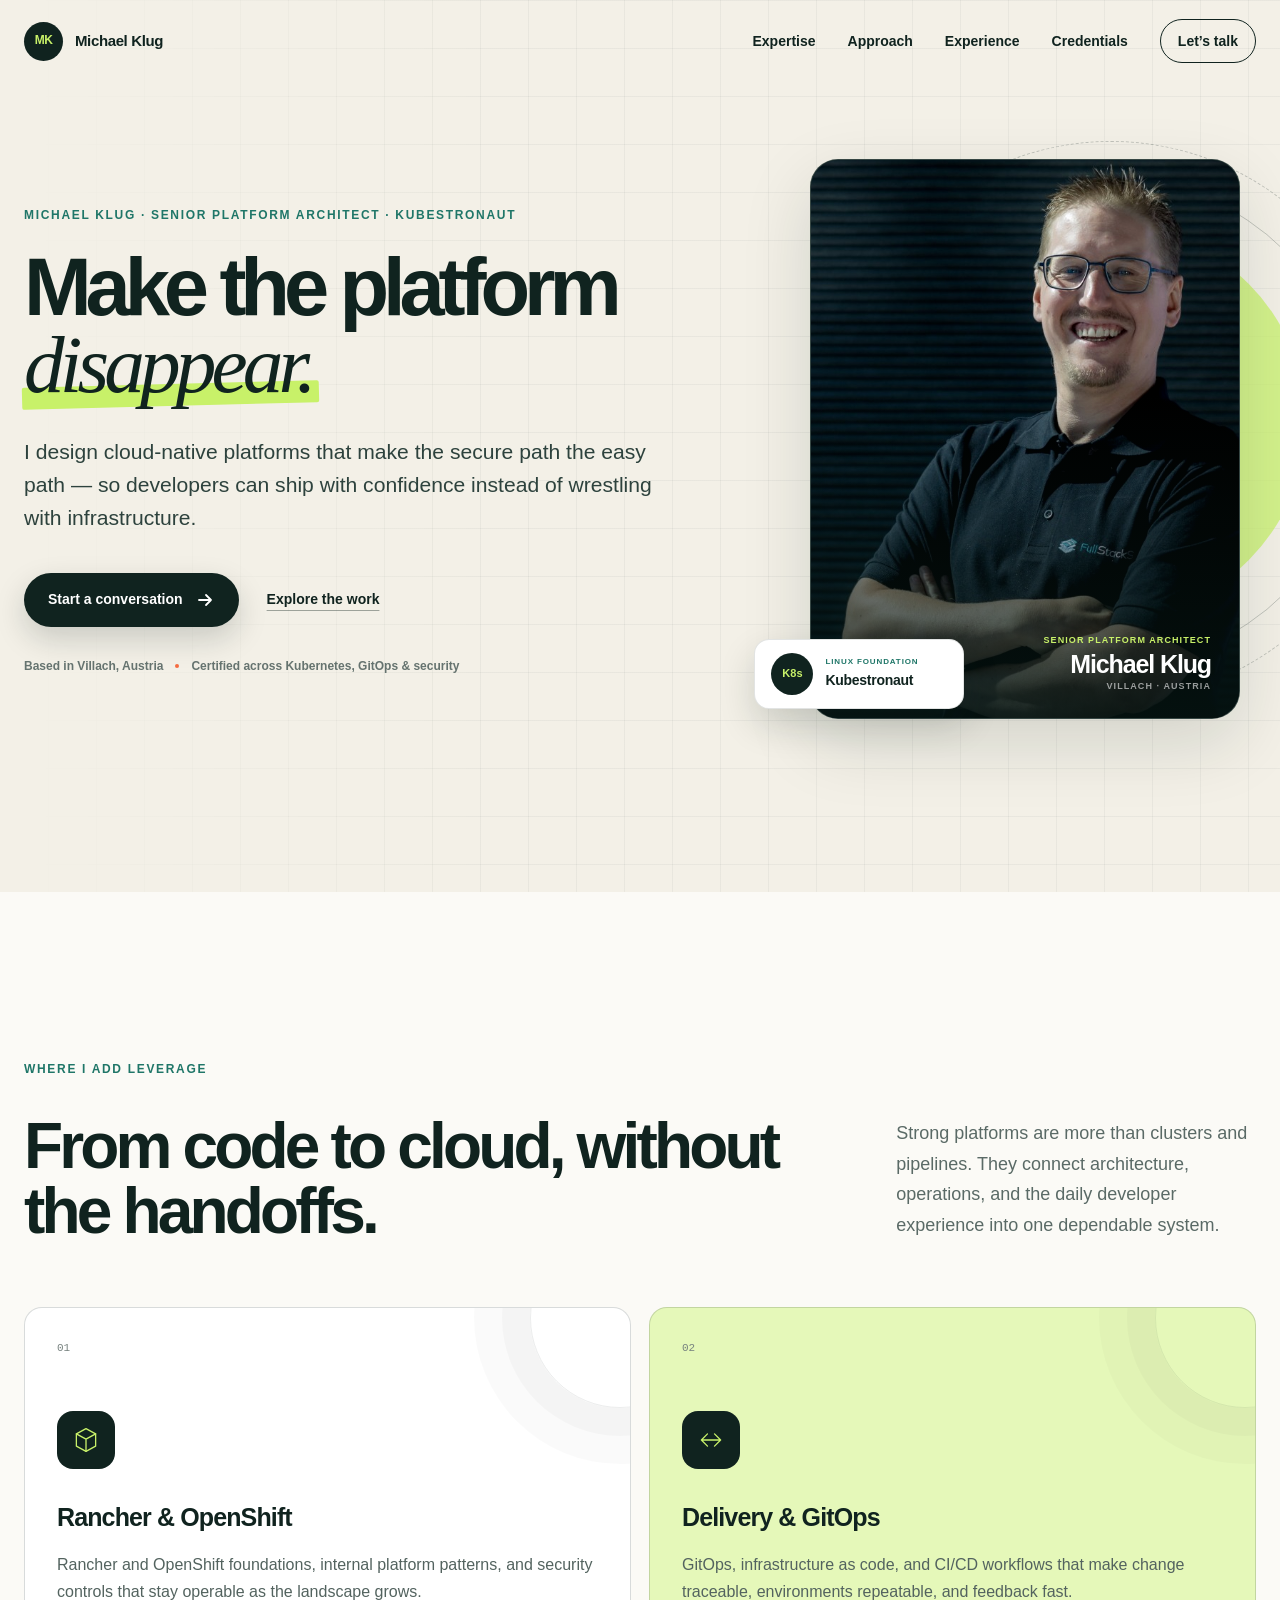
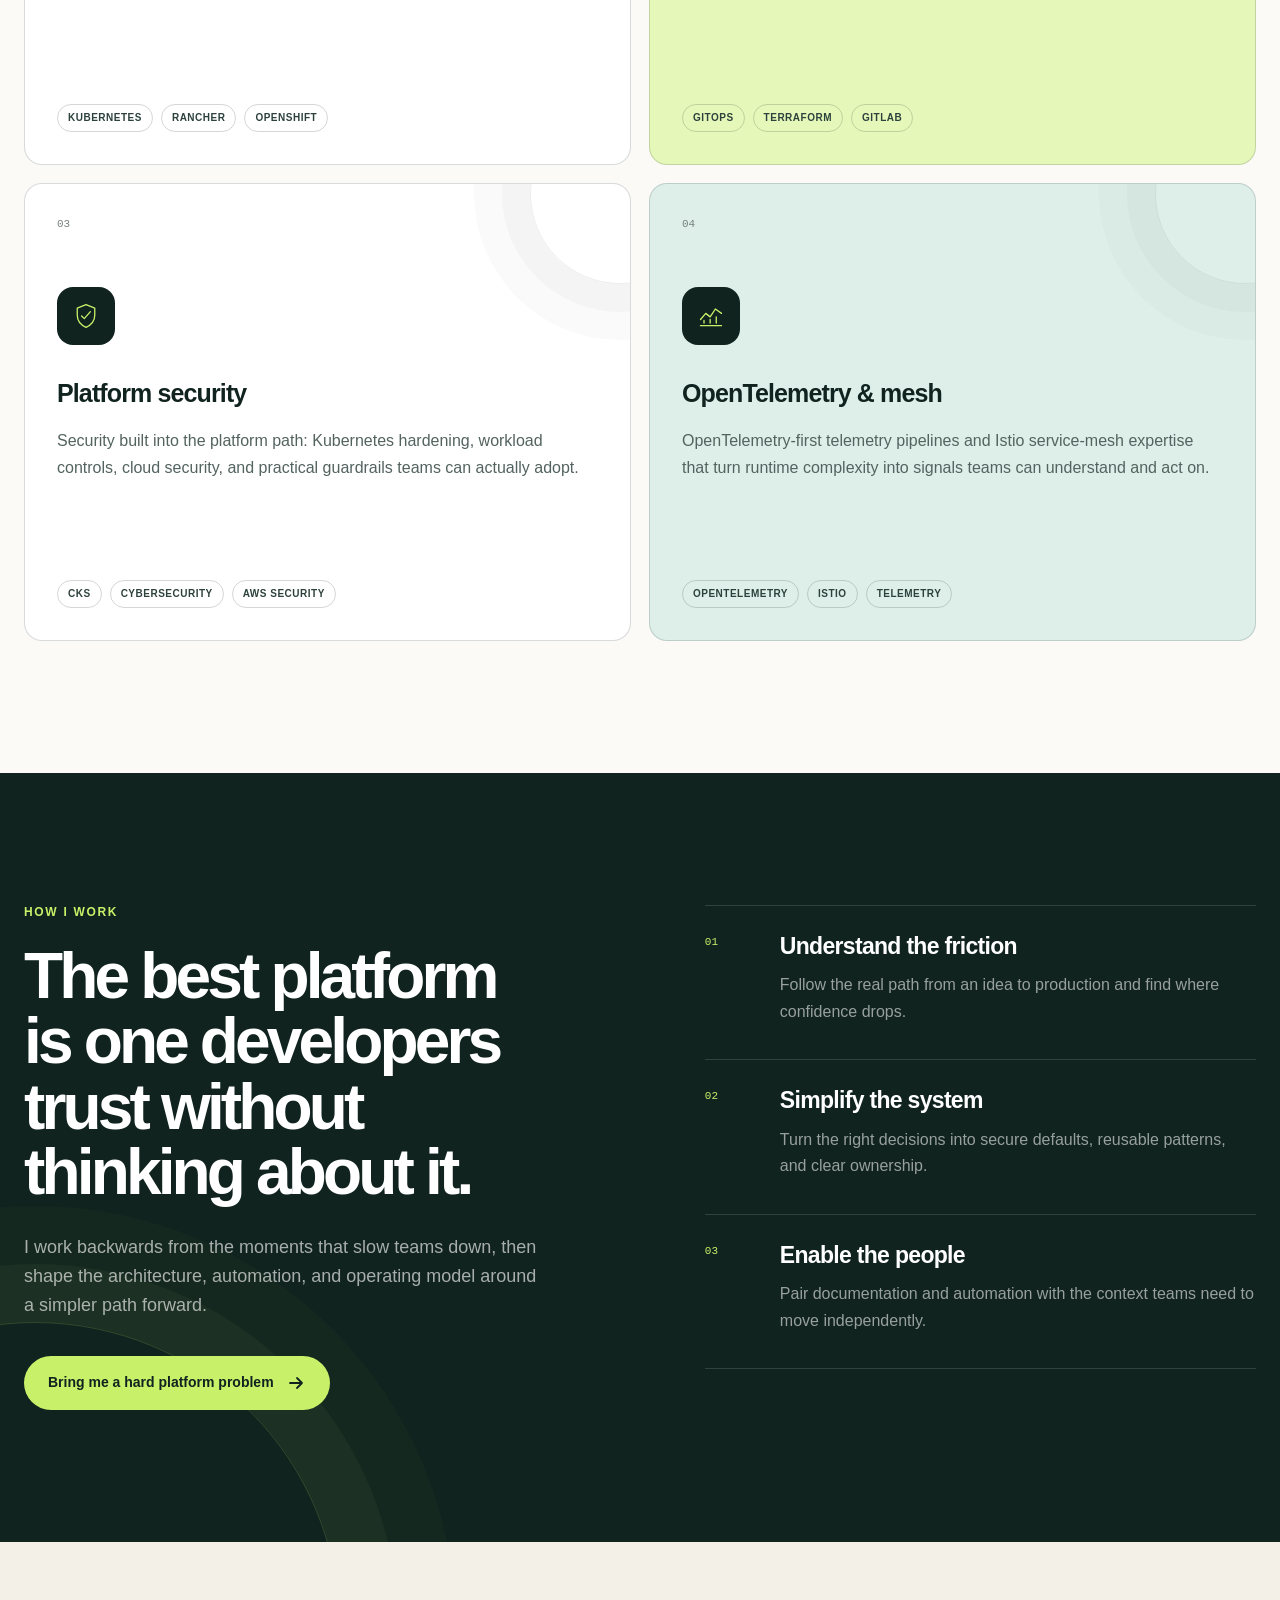
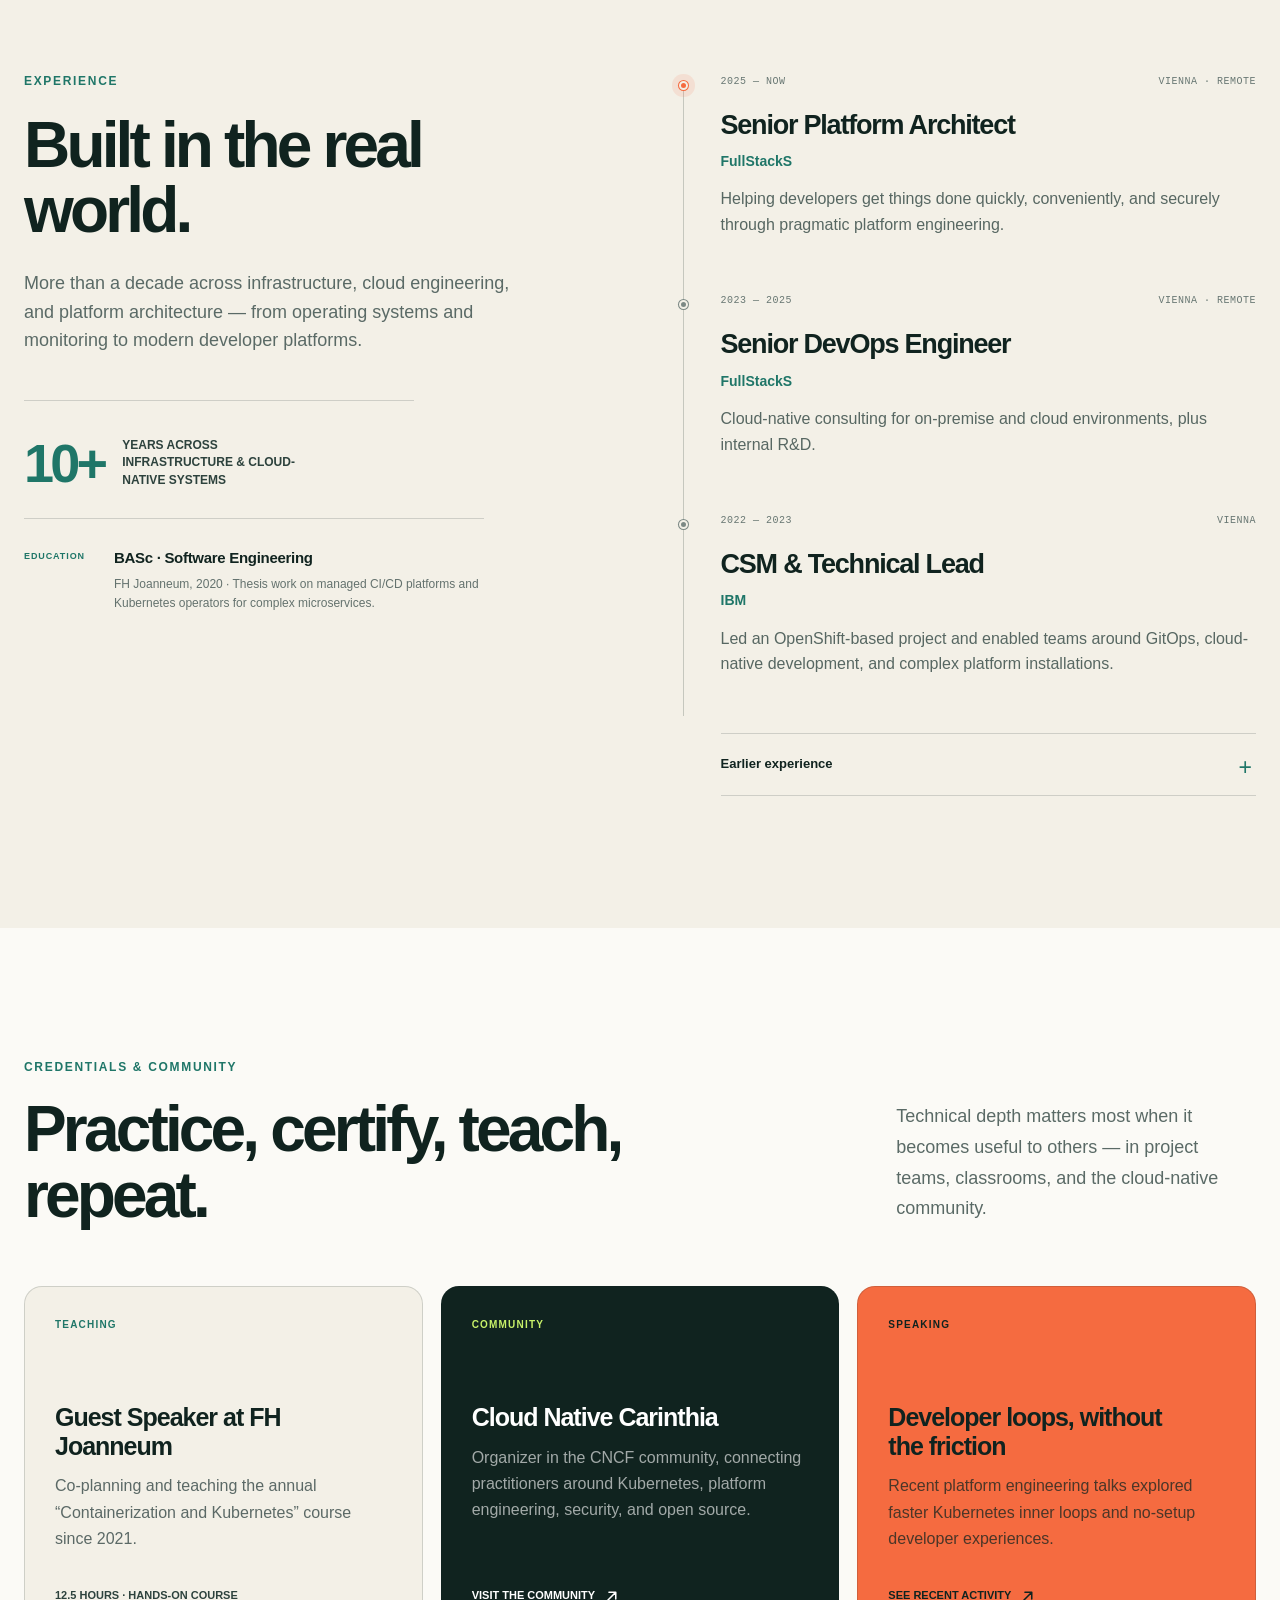
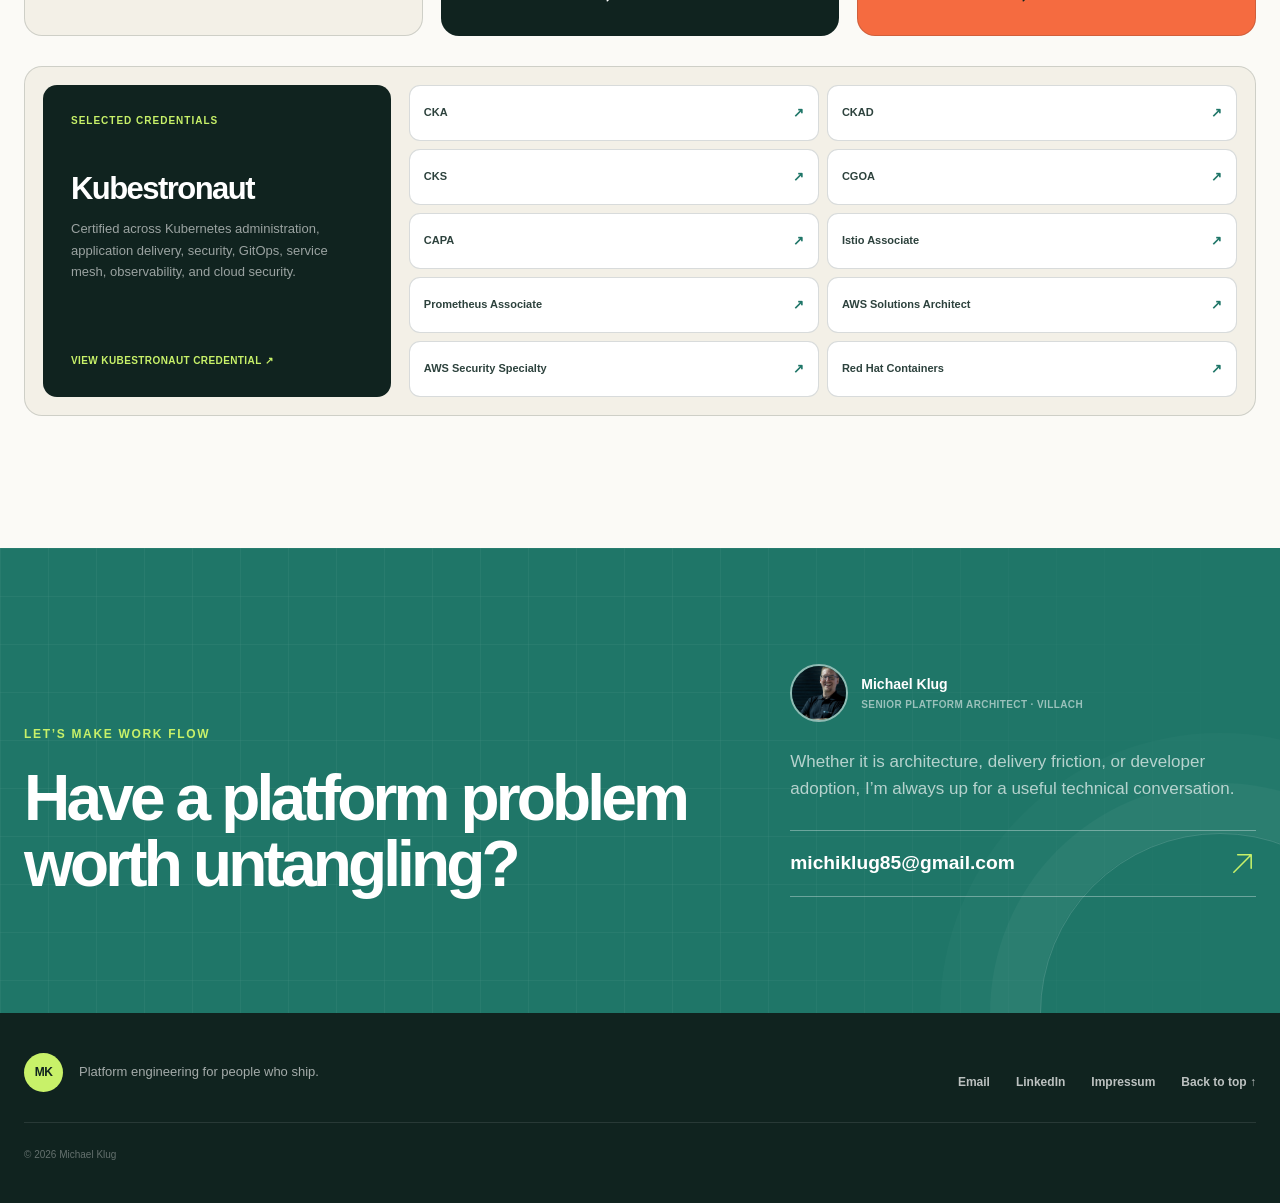
==== index.html @ f53349d4 "Add Impressum link" ====
<!doctype html>
<html lang="en">
  <head>
    <meta charset="UTF-8" />
    <meta name="viewport" content="width=device-width, initial-scale=1.0" />

    <title>Michael Klug — Platform Engineering &amp; Cloud Native Architecture</title>
    <meta
      name="description"
      content="Michael Klug is a Senior Platform Architect and Kubestronaut helping engineering teams build secure, developer-friendly platforms with Kubernetes, Rancher, OpenShift, GitOps, and OpenTelemetry."
    />
    <meta name="theme-color" content="#10231f" />
    <meta name="color-scheme" content="light" />
    <meta property="og:type" content="website" />
    <meta property="og:title" content="Michael Klug — Platform Engineering" />
    <meta
      property="og:description"
      content="Cloud-native platforms that make the secure path the easy path — by Michael Klug, Senior Platform Architect and Kubestronaut."
    />
    <meta property="og:image" content="assets/social-card.png" />
    <meta property="og:image:type" content="image/png" />
    <meta property="og:image:width" content="1200" />
    <meta property="og:image:height" content="630" />
    <meta name="twitter:card" content="summary_large_image" />
    <meta name="twitter:image" content="assets/social-card.png" />

    <link rel="icon" href="assets/favicon.svg" type="image/svg+xml" />
    <link rel="stylesheet" href="styles.css" />

    <script type="application/ld+json">
      {
        "@context": "https://schema.org",
        "@type": "Person",
        "name": "Michael Klug",
        "jobTitle": "Senior Platform Architect",
        "image": "assets/michael-klug-profile.jpg",
        "url": "https://www.linkedin.com/in/michi-klug/",
        "sameAs": ["https://www.linkedin.com/in/michi-klug/"],
        "homeLocation": {
          "@type": "Place",
          "name": "Villach, Carinthia, Austria"
        },
        "knowsAbout": [
          "Platform Engineering",
          "Kubernetes",
          "OpenShift",
          "GitOps",
          "Infrastructure as Code",
          "Cloud Native Architecture",
          "Developer Experience",
          "Platform Security",
          "Rancher",
          "Istio",
          "OpenTelemetry"
        ],
        "alumniOf": {
          "@type": "CollegeOrUniversity",
          "name": "FH Joanneum"
        },
        "hasCredential": [
          {
            "@type": "EducationalOccupationalCredential",
            "name": "Kubestronaut",
            "credentialCategory": "Certification"
          },
          {
            "@type": "EducationalOccupationalCredential",
            "name": "Certified Kubernetes Security Specialist",
            "credentialCategory": "Certification"
          },
          {
            "@type": "EducationalOccupationalCredential",
            "name": "Istio Certified Associate",
            "credentialCategory": "Certification"
          },
          {
            "@type": "EducationalOccupationalCredential",
            "name": "Prometheus Certified Associate",
            "credentialCategory": "Certification"
          }
        ]
      }
    </script>
  </head>

  <body>
    <a class="skip-link" href="#main">Skip to content</a>

    <header class="site-header" data-header>
      <div class="shell nav-shell">
        <a class="brand" href="#top" aria-label="Michael Klug, home">
          <span class="brand-mark" aria-hidden="true">MK</span>
          <span class="brand-name">Michael Klug</span>
        </a>

        <button
          class="menu-toggle"
          type="button"
          aria-expanded="false"
          aria-controls="site-navigation"
          data-menu-toggle
        >
          <span class="sr-only">Toggle navigation</span>
          <span></span>
          <span></span>
        </button>

        <nav class="site-nav" id="site-navigation" aria-label="Main navigation" data-menu>
          <a href="#expertise">Expertise</a>
          <a href="#approach">Approach</a>
          <a href="#experience">Experience</a>
          <a href="#credentials">Credentials</a>
          <a class="nav-cta" href="#contact">Let’s talk</a>
        </nav>
      </div>
    </header>

    <main id="main">
      <section class="hero" id="top">
        <div class="hero-grid" aria-hidden="true"></div>
        <div class="shell hero-layout">
          <div class="hero-copy">
            <p class="eyebrow reveal">Michael Klug · Senior Platform Architect · Kubestronaut</p>
            <h1 class="reveal reveal-delay-1">
              Make the platform <em>disappear.</em>
            </h1>
            <p class="hero-intro reveal reveal-delay-2">
              I design cloud-native platforms that make the secure path the easy path — so
              developers can ship with confidence instead of wrestling with infrastructure.
            </p>
            <div class="hero-actions reveal reveal-delay-3">
              <a class="button button-primary" href="mailto:michiklug85@gmail.com">
                Start a conversation
                <svg viewBox="0 0 20 20" aria-hidden="true">
                  <path d="M4 10h12M11 5l5 5-5 5" />
                </svg>
              </a>
              <a class="text-link" href="#expertise">Explore the work</a>
            </div>
            <div class="hero-meta reveal reveal-delay-3">
              <span>Based in Villach, Austria</span>
              <span>Certified across Kubernetes, GitOps &amp; security</span>
            </div>
          </div>

          <div class="hero-visual reveal reveal-delay-2">
            <div class="visual-orbit orbit-one" aria-hidden="true"></div>
            <div class="visual-orbit orbit-two" aria-hidden="true"></div>

            <figure class="portrait-panel">
              <img
                src="assets/michael-klug-profile.jpg"
                alt="Michael Klug smiling with his arms crossed"
                width="600"
                height="900"
                decoding="async"
                fetchpriority="high"
              />
              <figcaption>
                <span>Senior Platform Architect</span>
                <strong>Michael Klug</strong>
                <small>Villach · Austria</small>
              </figcaption>
            </figure>

            <div class="portrait-badge" aria-label="Linux Foundation Kubestronaut">
              <span class="badge-mark" aria-hidden="true">K8s</span>
              <span>
                <small>Linux Foundation</small>
                <strong>Kubestronaut</strong>
              </span>
            </div>

          </div>
        </div>

        <div class="shell capability-strip reveal">
          <span>Rancher &amp; OpenShift platforms</span>
          <span>Kubernetes security</span>
          <span>GitOps &amp; IaC</span>
          <span>OpenTelemetry &amp; service mesh</span>
        </div>
      </section>

      <section class="section expertise" id="expertise">
        <div class="shell">
          <div class="section-heading reveal">
            <p class="eyebrow">Where I add leverage</p>
            <h2>From code to cloud, without the handoffs.</h2>
            <p>
              Strong platforms are more than clusters and pipelines. They connect architecture,
              operations, and the daily developer experience into one dependable system.
            </p>
          </div>

          <div class="expertise-grid">
            <article class="expertise-card reveal">
              <div class="card-number">01</div>
              <div class="card-icon" aria-hidden="true">
                <svg viewBox="0 0 32 32">
                  <path d="M16 3l11 6v14l-11 6-11-6V9l11-6z" />
                  <path d="M5 9l11 6 11-6M16 15v14" />
                </svg>
              </div>
              <h3>Rancher &amp; OpenShift</h3>
              <p>
                Rancher and OpenShift foundations, internal platform patterns, and security
                controls that stay operable as the landscape grows.
              </p>
              <ul class="tag-list" aria-label="Rancher and OpenShift platform topics">
                <li>Kubernetes</li>
                <li>Rancher</li>
                <li>OpenShift</li>
              </ul>
            </article>

            <article class="expertise-card card-accent reveal reveal-delay-1">
              <div class="card-number">02</div>
              <div class="card-icon" aria-hidden="true">
                <svg viewBox="0 0 32 32">
                  <path d="M5 16h22M20 9l7 7-7 7M12 9l-7 7 7 7" />
                </svg>
              </div>
              <h3>Delivery &amp; GitOps</h3>
              <p>
                GitOps, infrastructure as code, and CI/CD workflows that make change traceable,
                environments repeatable, and feedback fast.
              </p>
              <ul class="tag-list" aria-label="Delivery and GitOps topics">
                <li>GitOps</li>
                <li>Terraform</li>
                <li>GitLab</li>
              </ul>
            </article>

            <article class="expertise-card reveal reveal-delay-2">
              <div class="card-number">03</div>
              <div class="card-icon" aria-hidden="true">
                <svg viewBox="0 0 32 32">
                  <path d="M16 3l10 4v8c0 7-4 11-10 14-6-3-10-7-10-14V7l10-4z" />
                  <path d="M11 16l3 3 7-8" />
                </svg>
              </div>
              <h3>Platform security</h3>
              <p>
                Security built into the platform path: Kubernetes hardening, workload controls,
                cloud security, and practical guardrails teams can actually adopt.
              </p>
              <ul class="tag-list" aria-label="Platform security topics">
                <li>CKS</li>
                <li>Cybersecurity</li>
                <li>AWS Security</li>
              </ul>
            </article>

            <article class="expertise-card card-teal reveal reveal-delay-1">
              <div class="card-number">04</div>
              <div class="card-icon" aria-hidden="true">
                <svg viewBox="0 0 32 32">
                  <path d="M4 20l6-7 5 4 6-9 7 5" />
                  <path d="M4 27h24M8 24v-3M15 24v-4M22 24v-7" />
                </svg>
              </div>
              <h3>OpenTelemetry &amp; mesh</h3>
              <p>
                OpenTelemetry-first telemetry pipelines and Istio service-mesh expertise that turn
                runtime complexity into signals teams can understand and act on.
              </p>
              <ul class="tag-list" aria-label="OpenTelemetry and service mesh topics">
                <li>OpenTelemetry</li>
                <li>Istio</li>
                <li>Telemetry</li>
              </ul>
            </article>
          </div>
        </div>
      </section>

      <section class="section approach" id="approach">
        <div class="shell approach-layout">
          <div class="approach-copy reveal">
            <p class="eyebrow eyebrow-light">How I work</p>
            <h2>The best platform is one developers trust without thinking about it.</h2>
            <p>
              I work backwards from the moments that slow teams down, then shape the architecture,
              automation, and operating model around a simpler path forward.
            </p>
            <a class="button button-light" href="mailto:michiklug85@gmail.com?subject=Platform%20engineering%20conversation">
              Bring me a hard platform problem
              <svg viewBox="0 0 20 20" aria-hidden="true">
                <path d="M4 10h12M11 5l5 5-5 5" />
              </svg>
            </a>
          </div>

          <ol class="approach-steps">
            <li class="reveal">
              <span>01</span>
              <div>
                <h3>Understand the friction</h3>
                <p>Follow the real path from an idea to production and find where confidence drops.</p>
              </div>
            </li>
            <li class="reveal reveal-delay-1">
              <span>02</span>
              <div>
                <h3>Simplify the system</h3>
                <p>Turn the right decisions into secure defaults, reusable patterns, and clear ownership.</p>
              </div>
            </li>
            <li class="reveal reveal-delay-2">
              <span>03</span>
              <div>
                <h3>Enable the people</h3>
                <p>Pair documentation and automation with the context teams need to move independently.</p>
              </div>
            </li>
          </ol>
        </div>
      </section>

      <section class="section experience" id="experience">
        <div class="shell experience-layout">
          <div class="experience-intro reveal">
            <p class="eyebrow">Experience</p>
            <h2>Built in the real world.</h2>
            <p>
              More than a decade across infrastructure, cloud engineering, and platform
              architecture — from operating systems and monitoring to modern developer platforms.
            </p>
            <div class="experience-stat">
              <strong>10+</strong>
              <span>years across infrastructure &amp; cloud-native systems</span>
            </div>
            <div class="education-note">
              <span>Education</span>
              <div>
                <strong>BASc · Software Engineering</strong>
                <p>
                  FH Joanneum, 2020 · Thesis work on managed CI/CD platforms and Kubernetes
                  operators for complex microservices.
                </p>
              </div>
            </div>
          </div>

          <div class="timeline" aria-label="Selected career history">
            <article class="timeline-item current reveal">
              <div class="timeline-marker" aria-hidden="true"></div>
              <div class="timeline-meta">
                <span>2025 — now</span>
                <span>Vienna · Remote</span>
              </div>
              <h3>Senior Platform Architect</h3>
              <p class="timeline-company">FullStackS</p>
              <p>
                Helping developers get things done quickly, conveniently, and securely through
                pragmatic platform engineering.
              </p>
            </article>

            <article class="timeline-item reveal">
              <div class="timeline-marker" aria-hidden="true"></div>
              <div class="timeline-meta">
                <span>2023 — 2025</span>
                <span>Vienna · Remote</span>
              </div>
              <h3>Senior DevOps Engineer</h3>
              <p class="timeline-company">FullStackS</p>
              <p>Cloud-native consulting for on-premise and cloud environments, plus internal R&amp;D.</p>
            </article>

            <article class="timeline-item reveal">
              <div class="timeline-marker" aria-hidden="true"></div>
              <div class="timeline-meta">
                <span>2022 — 2023</span>
                <span>Vienna</span>
              </div>
              <h3>CSM &amp; Technical Lead</h3>
              <p class="timeline-company">IBM</p>
              <p>
                Led an OpenShift-based project and enabled teams around GitOps, cloud-native
                development, and complex platform installations.
              </p>
            </article>

            <details class="timeline-more reveal">
              <summary>Earlier experience</summary>
              <div class="timeline-more-content">
                <div>
                  <span>2020 — 2022</span>
                  <h3>Cloud Engineer → Senior Cloud Engineer</h3>
                  <p>Beyond by BearingPoint</p>
                </div>
                <div>
                  <span>2014 — 2020</span>
                  <h3>IT Professional → Development IT-Services</h3>
                  <p>KNAPP AG</p>
                </div>
              </div>
            </details>
          </div>
        </div>
      </section>

      <section class="section proof" id="credentials" aria-labelledby="proof-title">
        <div class="shell">
          <div class="proof-heading reveal">
            <div>
              <p class="eyebrow">Credentials &amp; community</p>
              <h2 id="proof-title">Practice, certify, teach, repeat.</h2>
            </div>
            <p>
              Technical depth matters most when it becomes useful to others — in project teams,
              classrooms, and the cloud-native community.
            </p>
          </div>

          <div class="proof-grid">
            <article class="proof-feature reveal">
              <span class="proof-label">Teaching</span>
              <h3>Guest Speaker at FH Joanneum</h3>
              <p>
                Co-planning and teaching the annual “Containerization and Kubernetes” course since
                2021.
              </p>
              <span class="proof-foot">12.5 hours · hands-on course</span>
            </article>

            <article class="proof-feature proof-feature-dark reveal reveal-delay-1">
              <span class="proof-label">Community</span>
              <h3>Cloud Native Carinthia</h3>
              <p>
                Organizer in the CNCF community, connecting practitioners around Kubernetes,
                platform engineering, security, and open source.
              </p>
              <a href="https://community.cncf.io/cloud-native-carinthia/" target="_blank" rel="noreferrer">
                Visit the community
                <svg viewBox="0 0 20 20" aria-hidden="true">
                  <path d="M5 15L15 5M7 5h8v8" />
                </svg>
              </a>
            </article>

            <article class="proof-feature proof-talk reveal reveal-delay-2">
              <span class="proof-label">Speaking</span>
              <h3>Developer loops, without the friction</h3>
              <p>
                Recent platform engineering talks explored faster Kubernetes inner loops and
                no-setup developer experiences.
              </p>
              <a href="https://www.linkedin.com/in/michi-klug/recent-activity/all/" target="_blank" rel="noreferrer">
                See recent activity
                <svg viewBox="0 0 20 20" aria-hidden="true">
                  <path d="M5 15L15 5M7 5h8v8" />
                </svg>
              </a>
            </article>
          </div>

          <div class="certifications reveal" aria-label="Current selected certifications">
            <div class="certification-intro">
              <span>Selected credentials</span>
              <strong>Kubestronaut</strong>
              <p>
                Certified across Kubernetes administration, application delivery, security,
                GitOps, service mesh, observability, and cloud security.
              </p>
              <a
                href="https://www.credly.com/badges/746972d2-5711-49da-adb9-190c93b9d49b/linked_in_profile"
                target="_blank"
                rel="noreferrer"
              >View Kubestronaut credential ↗</a>
            </div>
            <ul>
              <li><a href="https://www.credly.com/badges/2878c2cc-ad54-4fa1-bb05-195f686e6bb5/linked_in_profile" target="_blank" rel="noreferrer">CKA</a></li>
              <li><a href="https://www.credly.com/badges/9b6966a0-2987-46ea-bf01-4bb881c66b4e/linked_in_profile" target="_blank" rel="noreferrer">CKAD</a></li>
              <li><a href="https://www.credly.com/badges/590890c8-0853-4305-8e59-6575182fbf09/linked_in_profile" target="_blank" rel="noreferrer">CKS</a></li>
              <li><a href="https://www.credly.com/badges/17396214-56f9-4669-8831-accf2b2cf406/linked_in_profile" target="_blank" rel="noreferrer">CGOA</a></li>
              <li><a href="https://www.credly.com/badges/366ce829-1753-4521-adf3-b970d9c75f63/linked_in_profile" target="_blank" rel="noreferrer">CAPA</a></li>
              <li><a href="https://www.credly.com/badges/f935d9ec-7c9a-43e9-a65f-394552f7f266/linked_in_profile" target="_blank" rel="noreferrer">Istio Associate</a></li>
              <li><a href="https://www.credly.com/badges/18e3b3e3-436d-419a-ad2a-cdc4ad603782/linked_in_profile" target="_blank" rel="noreferrer">Prometheus Associate</a></li>
              <li><a href="https://www.credly.com/badges/94de96ab-9429-4aa2-ad2f-daf6d67ccd73/linked_in_profile" target="_blank" rel="noreferrer">AWS Solutions Architect</a></li>
              <li><a href="https://www.credly.com/badges/ba353a86-6c76-4aff-b564-addd462716a5/linked_in_profile" target="_blank" rel="noreferrer">AWS Security Specialty</a></li>
              <li><a href="https://www.credly.com/badges/ec6f4dbe-42b4-40b8-887a-5990af366826/linked_in_profile" target="_blank" rel="noreferrer">Red Hat Containers</a></li>
            </ul>
          </div>
        </div>
      </section>

      <section class="contact" id="contact">
        <div class="contact-grid" aria-hidden="true"></div>
        <div class="shell contact-layout">
          <div class="reveal">
            <p class="eyebrow eyebrow-light">Let’s make work flow</p>
            <h2>Have a platform problem worth untangling?</h2>
          </div>
          <div class="contact-action reveal reveal-delay-1">
            <div class="contact-person">
              <img
                src="assets/michael-klug-profile.jpg"
                alt=""
                width="600"
                height="900"
                decoding="async"
                loading="lazy"
              />
              <span>
                <strong>Michael Klug</strong>
                <small>Senior Platform Architect · Villach</small>
              </span>
            </div>
            <p>
              Whether it is architecture, delivery friction, or developer adoption, I’m always up
              for a useful technical conversation.
            </p>
            <a class="contact-email" href="mailto:michiklug85@gmail.com">
              <span>michiklug85@gmail.com</span>
              <svg viewBox="0 0 28 28" aria-hidden="true">
                <path d="M5 23L23 5M9 5h14v14" />
              </svg>
            </a>
          </div>
        </div>
      </section>
    </main>

    <footer class="site-footer">
      <div class="shell footer-layout">
        <div class="footer-brand">
          <span class="brand-mark" aria-hidden="true">MK</span>
          <p>Platform engineering for people who ship.</p>
        </div>
        <div class="footer-links">
          <a href="mailto:michiklug85@gmail.com">Email</a>
          <a href="https://www.linkedin.com/in/michi-klug/" target="_blank" rel="noreferrer">LinkedIn</a>
          <a href="impressum.html">Impressum</a>
          <a href="#top">Back to top ↑</a>
        </div>
        <p class="copyright">© <span data-year>2026</span> Michael Klug</p>
      </div>
    </footer>

    <script src="script.js"></script>
  </body>
</html>
---- styles.css ----
:root {
  --ink: #10231f;
  --ink-soft: #2d423d;
  --paper: #f3f0e7;
  --paper-light: #fbfaf6;
  --line: rgba(16, 35, 31, 0.16);
  --mint: #c8f169;
  --mint-soft: #e5f8b9;
  --orange: #f56b40;
  --teal: #1f7668;
  --white: #ffffff;
  --shell: min(1240px, calc(100vw - 48px));
  --radius-lg: 28px;
  --radius-md: 18px;
  --shadow: 0 24px 70px rgba(16, 35, 31, 0.14);
  --font-sans: Inter, Aptos, "SF Pro Display", "Helvetica Neue", Helvetica, Arial, sans-serif;
}

*,
*::before,
*::after {
  box-sizing: border-box;
}

html {
  scroll-behavior: smooth;
  scroll-padding-top: 90px;
}

body {
  margin: 0;
  background: var(--paper-light);
  color: var(--ink);
  font-family: var(--font-sans);
  font-size: 16px;
  line-height: 1.6;
  -webkit-font-smoothing: antialiased;
}

body.menu-open {
  overflow: hidden;
}

::selection {
  background: var(--mint);
  color: var(--ink);
}

a {
  color: inherit;
}

button,
a {
  -webkit-tap-highlight-color: transparent;
}

button {
  font: inherit;
}

svg {
  display: block;
}

.shell {
  width: var(--shell);
  margin-inline: auto;
}

.sr-only {
  position: absolute;
  width: 1px;
  height: 1px;
  padding: 0;
  margin: -1px;
  overflow: hidden;
  clip: rect(0, 0, 0, 0);
  white-space: nowrap;
  border: 0;
}

.skip-link {
  position: fixed;
  top: 12px;
  left: 12px;
  z-index: 1000;
  padding: 10px 16px;
  background: var(--mint);
  color: var(--ink);
  font-weight: 800;
  text-decoration: none;
  transform: translateY(-150%);
  transition: transform 180ms ease;
}

.skip-link:focus {
  transform: translateY(0);
}

:focus-visible {
  outline: 3px solid var(--orange);
  outline-offset: 4px;
}

.site-header {
  position: fixed;
  inset: 0 0 auto;
  z-index: 100;
  border-bottom: 1px solid transparent;
  transition: background-color 220ms ease, border-color 220ms ease, box-shadow 220ms ease;
}

.site-header.is-scrolled {
  background: rgba(251, 250, 246, 0.98);
  border-color: var(--line);
  box-shadow: 0 8px 30px rgba(16, 35, 31, 0.06);
}

.nav-shell {
  height: 82px;
  display: flex;
  align-items: center;
  justify-content: space-between;
}

.brand {
  display: inline-flex;
  align-items: center;
  gap: 12px;
  color: var(--ink);
  text-decoration: none;
}

.brand-mark {
  width: 39px;
  height: 39px;
  display: grid;
  place-items: center;
  border-radius: 50%;
  background: var(--ink);
  color: var(--mint);
  font-size: 12px;
  font-weight: 850;
  letter-spacing: -0.04em;
}

.brand-name {
  font-size: 15px;
  font-weight: 800;
  letter-spacing: -0.025em;
}

.site-nav {
  display: flex;
  align-items: center;
  gap: 32px;
}

.site-nav a {
  position: relative;
  color: var(--ink);
  font-size: 14px;
  font-weight: 700;
  text-decoration: none;
}

.site-nav a:not(.nav-cta)::after {
  position: absolute;
  content: "";
  left: 0;
  right: 100%;
  bottom: -5px;
  height: 2px;
  background: var(--teal);
  transition: right 180ms ease;
}

.site-nav a:not(.nav-cta):hover::after {
  right: 0;
}

.site-nav .nav-cta {
  padding: 10px 17px;
  border: 1px solid var(--ink);
  border-radius: 999px;
  transition: background-color 180ms ease, color 180ms ease;
}

.site-nav .nav-cta:hover {
  background: var(--ink);
  color: var(--white);
}

.menu-toggle {
  display: none;
  width: 44px;
  height: 44px;
  border: 0;
  border-radius: 50%;
  background: var(--ink);
  cursor: pointer;
}

.menu-toggle span:not(.sr-only) {
  display: block;
  width: 18px;
  height: 2px;
  margin: 5px auto;
  background: var(--mint);
  transition: transform 180ms ease;
}

.hero {
  position: relative;
  overflow: hidden;
  padding: 158px 0 0;
  background: var(--paper);
}

.hero-grid,
.contact-grid {
  position: absolute;
  inset: 0;
  pointer-events: none;
  background-image: linear-gradient(rgba(16, 35, 31, 0.045) 1px, transparent 1px),
    linear-gradient(90deg, rgba(16, 35, 31, 0.045) 1px, transparent 1px);
  background-size: 48px 48px;
  -webkit-mask-image: linear-gradient(to right, transparent 2%, #000 38%, #000 100%);
  mask-image: linear-gradient(to right, transparent 2%, #000 38%, #000 100%);
}

.hero-layout {
  position: relative;
  display: grid;
  grid-template-columns: minmax(0, 1.04fr) minmax(430px, 0.76fr);
  align-items: center;
  gap: clamp(64px, 9vw, 136px);
  min-height: 660px;
  padding-bottom: 92px;
}

.eyebrow {
  margin: 0 0 24px;
  color: var(--teal);
  font-size: 12px;
  font-weight: 850;
  letter-spacing: 0.14em;
  line-height: 1.3;
  text-transform: uppercase;
}

.hero h1 {
  max-width: 780px;
  margin: 0;
  font-size: clamp(54px, 6.35vw, 92px);
  font-weight: 770;
  letter-spacing: -0.075em;
  line-height: 0.95;
}

.hero h1 em {
  position: relative;
  z-index: 0;
  font-family: Georgia, "Times New Roman", serif;
  font-weight: 400;
  letter-spacing: -0.06em;
}

.hero h1 em::after {
  position: absolute;
  content: "";
  z-index: -1;
  left: -0.03em;
  right: -0.08em;
  bottom: 0.05em;
  height: 0.27em;
  border-radius: 2px;
  background: var(--mint);
  transform: rotate(-1.5deg);
}

.hero-intro {
  max-width: 660px;
  margin: 32px 0 0;
  color: var(--ink-soft);
  font-size: clamp(19px, 1.65vw, 23px);
  line-height: 1.55;
}

.hero-actions {
  display: flex;
  align-items: center;
  gap: 28px;
  margin-top: 38px;
}

.button {
  display: inline-flex;
  align-items: center;
  justify-content: center;
  gap: 12px;
  min-height: 54px;
  padding: 0 24px;
  border-radius: 999px;
  font-size: 14px;
  font-weight: 800;
  text-decoration: none;
  transition: transform 180ms ease, background-color 180ms ease, color 180ms ease;
}

.button svg,
.proof-feature a svg {
  width: 20px;
  fill: none;
  stroke: currentColor;
  stroke-width: 1.8;
  stroke-linecap: round;
  stroke-linejoin: round;
  transition: transform 180ms ease;
}

.button:hover {
  transform: translateY(-2px);
}

.button:hover svg,
.proof-feature a:hover svg {
  transform: translateX(3px);
}

.button-primary {
  background: var(--ink);
  color: var(--white);
  box-shadow: 0 12px 30px rgba(16, 35, 31, 0.18);
}

.button-primary:hover {
  background: var(--teal);
}

.text-link {
  color: var(--ink);
  font-size: 14px;
  font-weight: 800;
  text-decoration-color: rgba(16, 35, 31, 0.38);
  text-decoration-thickness: 1px;
  text-underline-offset: 6px;
}

.text-link:hover {
  text-decoration-color: var(--ink);
}

.hero-meta {
  display: flex;
  align-items: center;
  gap: 0;
  margin-top: 30px;
  color: #65736f;
  font-size: 12px;
  font-weight: 680;
}

.hero-meta span + span::before {
  content: "";
  display: inline-block;
  width: 4px;
  height: 4px;
  margin: 0 12px 2px;
  border-radius: 50%;
  background: var(--orange);
}

.hero-visual {
  position: relative;
  min-height: 566px;
  isolation: isolate;
}

.hero-visual::before {
  position: absolute;
  content: "";
  z-index: -3;
  width: 390px;
  height: 390px;
  top: 68px;
  right: -50px;
  border-radius: 50%;
  background: var(--mint);
  opacity: 0.72;
}

.visual-orbit {
  position: absolute;
  z-index: -2;
  border: 1px solid rgba(16, 35, 31, 0.22);
  border-radius: 50%;
  pointer-events: none;
}

.orbit-one {
  width: 486px;
  height: 486px;
  top: 20px;
  right: -100px;
}

.orbit-two {
  width: 560px;
  height: 560px;
  top: -18px;
  right: -135px;
  border-style: dashed;
  animation: orbit 26s linear infinite;
}

@keyframes orbit {
  to {
    transform: rotate(360deg);
  }
}

.platform-panel {
  position: absolute;
  z-index: 2;
  top: 36px;
  right: 16px;
  width: min(100%, 448px);
  min-height: 500px;
  overflow: hidden;
  border: 1px solid rgba(255, 255, 255, 0.11);
  border-radius: var(--radius-lg);
  background: var(--ink);
  color: var(--white);
  box-shadow: var(--shadow);
}

.panel-topline {
  height: 56px;
  display: grid;
  grid-template-columns: 1fr auto 1fr;
  align-items: center;
  padding: 0 20px;
  border-bottom: 1px solid rgba(255, 255, 255, 0.1);
  color: rgba(255, 255, 255, 0.58);
  font-family: "SFMono-Regular", Consolas, monospace;
  font-size: 10px;
}

.window-dots {
  display: flex;
  gap: 5px;
}

.window-dots span {
  width: 6px;
  height: 6px;
  border-radius: 50%;
  background: rgba(255, 255, 255, 0.2);
}

.window-dots span:first-child {
  background: var(--orange);
}

.panel-live {
  justify-self: end;
  display: inline-flex;
  align-items: center;
  gap: 5px;
  color: var(--mint);
}

.panel-live i,
.panel-status strong i {
  width: 6px;
  height: 6px;
  display: inline-block;
  border-radius: 50%;
  background: var(--mint);
  box-shadow: 0 0 0 4px rgba(200, 241, 105, 0.11);
}

.flow-map {
  position: relative;
  height: 310px;
  padding: 38px 30px 20px;
  background-image: radial-gradient(rgba(255, 255, 255, 0.12) 1px, transparent 1px);
  background-size: 18px 18px;
}

.flow-map::before,
.flow-map::after {
  position: absolute;
  content: "";
  border-radius: 50%;
  filter: blur(35px);
}

.flow-map::before {
  width: 160px;
  height: 160px;
  top: 22px;
  right: -20px;
  background: rgba(31, 118, 104, 0.38);
}

.flow-map::after {
  width: 100px;
  height: 100px;
  bottom: 10px;
  left: 50px;
  background: rgba(245, 107, 64, 0.18);
}

.flow-line {
  position: absolute;
  z-index: 1;
  left: 80px;
  right: 80px;
  top: 154px;
  height: 1px;
  background: linear-gradient(90deg, var(--orange), var(--mint));
}

.flow-line::after {
  position: absolute;
  content: "";
  inset: -3px auto auto 0;
  width: 7px;
  height: 7px;
  border-radius: 50%;
  background: var(--mint);
  box-shadow: 0 0 0 6px rgba(200, 241, 105, 0.1);
  animation: signal 4s ease-in-out infinite;
}

@keyframes signal {
  0%, 12% {
    left: 0;
    opacity: 0;
  }
  20%, 80% {
    opacity: 1;
  }
  88%, 100% {
    left: calc(100% - 7px);
    opacity: 0;
  }
}

.flow-node {
  position: absolute;
  z-index: 2;
  width: 116px;
  min-height: 103px;
  padding: 14px;
  border: 1px solid rgba(255, 255, 255, 0.15);
  border-radius: 14px;
  background: rgba(22, 54, 48, 0.94);
  box-shadow: 0 14px 32px rgba(0, 0, 0, 0.18);
}

.flow-node::after {
  position: absolute;
  content: "";
  left: 50%;
  bottom: -5px;
  width: 9px;
  height: 9px;
  border-radius: 50%;
  background: var(--mint);
  transform: translateX(-50%);
  box-shadow: 0 0 0 5px rgba(200, 241, 105, 0.08);
}

.node-code {
  left: 24px;
  top: 50px;
}

.node-build {
  left: 50%;
  top: 118px;
  transform: translateX(-50%);
}

.node-ship {
  top: 62px;
  right: 24px;
}

.node-index {
  display: block;
  margin-bottom: 7px;
  color: var(--mint);
  font-family: "SFMono-Regular", Consolas, monospace;
  font-size: 9px;
}

.flow-node strong {
  display: block;
  font-size: 14px;
  line-height: 1.2;
}

.flow-node small {
  display: block;
  margin-top: 7px;
  color: rgba(255, 255, 255, 0.52);
  font-size: 9px;
  line-height: 1.4;
}

.panel-status {
  display: grid;
  gap: 0;
  padding: 0 24px 12px;
}

.panel-status > div {
  min-height: 42px;
  display: flex;
  align-items: center;
  justify-content: space-between;
  border-top: 1px solid rgba(255, 255, 255, 0.09);
  color: rgba(255, 255, 255, 0.62);
  font-size: 11px;
}

.panel-status strong {
  display: flex;
  align-items: center;
  gap: 8px;
  color: var(--white);
  font-family: "SFMono-Regular", Consolas, monospace;
  font-size: 9px;
  font-weight: 500;
  text-transform: uppercase;
}

.panel-status .status-low {
  color: var(--mint);
}

.floating-card {
  position: absolute;
  z-index: 4;
  border: 1px solid rgba(16, 35, 31, 0.11);
  border-radius: 14px;
  box-shadow: 0 16px 36px rgba(16, 35, 31, 0.14);
}

.card-platform {
  left: -30px;
  bottom: 38px;
  width: 186px;
  padding: 16px 18px;
  background: var(--white);
}

.card-platform span {
  display: block;
  color: var(--teal);
  font-size: 9px;
  font-weight: 850;
  letter-spacing: 0.12em;
  text-transform: uppercase;
}

.card-platform strong {
  display: block;
  margin-top: 3px;
  font-size: 13px;
  letter-spacing: -0.02em;
}

.card-signal {
  right: -26px;
  bottom: 74px;
  display: flex;
  align-items: center;
  gap: 10px;
  padding: 11px 14px;
  background: var(--mint);
  color: var(--ink);
  font-size: 10px;
  font-weight: 850;
  text-transform: uppercase;
}

.card-signal svg {
  width: 20px;
  fill: none;
  stroke: currentColor;
  stroke-width: 2;
  stroke-linecap: round;
  stroke-linejoin: round;
}

.portrait-panel {
  position: absolute;
  z-index: 2;
  top: 0;
  right: 16px;
  width: min(100%, 430px);
  height: 560px;
  margin: 0;
  overflow: hidden;
  border: 1px solid rgba(255, 255, 255, 0.16);
  border-radius: var(--radius-lg);
  background: var(--ink);
  box-shadow: var(--shadow);
}

.portrait-panel::after {
  position: absolute;
  content: "";
  inset: 42% 0 0;
  background: linear-gradient(to bottom, transparent, rgba(5, 19, 17, 0.88));
  pointer-events: none;
}

.portrait-panel img {
  width: 100%;
  height: 100%;
  display: block;
  object-fit: cover;
  object-position: 50% 28%;
  filter: saturate(0.92) contrast(1.04);
}

.portrait-panel figcaption {
  position: absolute;
  z-index: 1;
  right: 28px;
  bottom: 25px;
  left: 210px;
  color: var(--white);
  text-align: right;
}

.portrait-panel figcaption span,
.portrait-panel figcaption small {
  display: block;
  color: var(--mint);
  font-size: 9px;
  font-weight: 850;
  letter-spacing: 0.12em;
  line-height: 1.4;
  text-transform: uppercase;
}

.portrait-panel figcaption strong {
  display: block;
  margin: 3px 0 2px;
  font-size: 25px;
  letter-spacing: -0.045em;
  line-height: 1.15;
}

.portrait-panel figcaption small {
  color: rgba(255, 255, 255, 0.58);
}

.portrait-badge {
  position: absolute;
  z-index: 4;
  border: 1px solid rgba(16, 35, 31, 0.12);
  border-radius: 15px;
  box-shadow: 0 16px 36px rgba(16, 35, 31, 0.16);
}

.portrait-badge {
  left: -30px;
  bottom: 16px;
  display: flex;
  align-items: center;
  gap: 12px;
  min-width: 210px;
  padding: 13px 16px;
  background: var(--white);
}

.badge-mark {
  width: 42px;
  height: 42px;
  display: grid;
  flex: 0 0 auto;
  place-items: center;
  border-radius: 50%;
  background: var(--ink);
  color: var(--mint);
  font-size: 11px;
  font-weight: 850;
}

.portrait-badge small,
.portrait-badge strong {
  display: block;
}

.portrait-badge small {
  color: var(--teal);
  font-size: 8px;
  font-weight: 850;
  letter-spacing: 0.11em;
  line-height: 1.4;
  text-transform: uppercase;
}

.portrait-badge strong {
  margin-top: 2px;
  font-size: 14px;
  letter-spacing: -0.02em;
}

.capability-strip {
  position: relative;
  display: grid;
  grid-template-columns: repeat(4, 1fr);
  min-height: 74px;
  border-top: 1px solid var(--line);
}

.capability-strip span {
  display: flex;
  align-items: center;
  gap: 11px;
  color: var(--ink-soft);
  font-size: 11px;
  font-weight: 800;
  letter-spacing: 0.045em;
  text-transform: uppercase;
}

.capability-strip span::before {
  content: "+";
  color: var(--orange);
  font-size: 18px;
  font-weight: 400;
}

.section {
  padding: 132px 0;
}

.section-heading {
  display: grid;
  grid-template-columns: minmax(0, 1fr) minmax(320px, 0.46fr);
  align-items: end;
  gap: 90px;
  margin-bottom: 62px;
}

.section-heading .eyebrow {
  grid-column: 1 / -1;
  margin-bottom: -54px;
}

.section-heading h2,
.approach h2,
.experience h2,
.proof h2,
.contact h2 {
  margin: 0;
  font-size: clamp(42px, 5vw, 70px);
  font-weight: 730;
  letter-spacing: -0.06em;
  line-height: 1.02;
}

.section-heading > p:last-child,
.proof-heading > p {
  margin: 0 0 4px;
  color: #5a6a66;
  font-size: 18px;
  line-height: 1.7;
}

.expertise {
  background: var(--paper-light);
}

.expertise-grid {
  display: grid;
  grid-template-columns: repeat(2, 1fr);
  gap: 18px;
}

.expertise-card {
  position: relative;
  min-height: 458px;
  display: flex;
  flex-direction: column;
  padding: 32px;
  overflow: hidden;
  border: 1px solid var(--line);
  border-radius: var(--radius-md);
  background: var(--white);
  transition: transform 240ms ease, box-shadow 240ms ease;
}

.expertise-card:hover {
  transform: translateY(-7px);
  box-shadow: 0 18px 50px rgba(16, 35, 31, 0.1);
}

.expertise-card::after {
  position: absolute;
  content: "";
  width: 180px;
  height: 180px;
  right: -80px;
  top: -80px;
  border: 1px solid rgba(16, 35, 31, 0.08);
  border-radius: 50%;
  box-shadow: 0 0 0 28px rgba(16, 35, 31, 0.025), 0 0 0 56px rgba(16, 35, 31, 0.018);
}

.expertise-card.card-accent {
  background: var(--mint-soft);
}

.expertise-card.card-teal {
  background: #deefea;
}

.card-number {
  color: #77827f;
  font-family: "SFMono-Regular", Consolas, monospace;
  font-size: 11px;
}

.card-icon {
  width: 58px;
  height: 58px;
  display: grid;
  place-items: center;
  margin: 54px 0 28px;
  border-radius: 16px;
  background: var(--ink);
  color: var(--mint);
}

.card-icon svg {
  width: 28px;
  fill: none;
  stroke: currentColor;
  stroke-width: 1.5;
  stroke-linecap: round;
  stroke-linejoin: round;
}

.expertise-card h3 {
  margin: 0;
  font-size: 25px;
  letter-spacing: -0.035em;
}

.expertise-card p {
  margin: 14px 0 28px;
  color: #53635f;
  line-height: 1.7;
}

.tag-list {
  display: flex;
  flex-wrap: wrap;
  gap: 8px;
  padding: 0;
  margin: auto 0 0;
  list-style: none;
}

.tag-list li {
  padding: 5px 10px;
  border: 1px solid rgba(16, 35, 31, 0.18);
  border-radius: 999px;
  color: var(--ink-soft);
  font-size: 10px;
  font-weight: 800;
  letter-spacing: 0.05em;
  text-transform: uppercase;
}

.approach {
  position: relative;
  overflow: hidden;
  background: var(--ink);
  color: var(--white);
}

.approach::after {
  position: absolute;
  content: "";
  width: 610px;
  height: 610px;
  left: -270px;
  bottom: -390px;
  border: 1px solid rgba(200, 241, 105, 0.18);
  border-radius: 50%;
  box-shadow: 0 0 0 58px rgba(200, 241, 105, 0.04), 0 0 0 116px rgba(200, 241, 105, 0.025);
}

.approach-layout {
  position: relative;
  z-index: 1;
  display: grid;
  grid-template-columns: minmax(0, 0.88fr) minmax(440px, 0.92fr);
  gap: clamp(80px, 12vw, 170px);
}

.eyebrow-light {
  color: var(--mint);
}

.approach-copy h2 {
  max-width: 620px;
}

.approach-copy > p:not(.eyebrow) {
  max-width: 570px;
  margin: 28px 0 36px;
  color: rgba(255, 255, 255, 0.63);
  font-size: 18px;
}

.button-light {
  background: var(--mint);
  color: var(--ink);
}

.button-light:hover {
  background: var(--white);
}

.approach-steps {
  padding: 0;
  margin: 0;
  list-style: none;
}

.approach-steps li {
  display: grid;
  grid-template-columns: 55px 1fr;
  gap: 20px;
  padding: 28px 0 34px;
  border-top: 1px solid rgba(255, 255, 255, 0.14);
}

.approach-steps li:last-child {
  border-bottom: 1px solid rgba(255, 255, 255, 0.14);
}

.approach-steps > li > span {
  color: var(--mint);
  font-family: "SFMono-Regular", Consolas, monospace;
  font-size: 11px;
}

.approach-steps h3 {
  margin: -6px 0 8px;
  font-size: 23px;
  letter-spacing: -0.03em;
}

.approach-steps p {
  margin: 0;
  color: rgba(255, 255, 255, 0.57);
  line-height: 1.65;
}

.experience {
  background: var(--paper);
}

.experience-layout {
  display: grid;
  grid-template-columns: minmax(0, 0.72fr) minmax(480px, 0.83fr);
  gap: clamp(80px, 12vw, 170px);
}

.experience-intro {
  position: sticky;
  top: 140px;
  align-self: start;
}

.experience-intro > p:not(.eyebrow) {
  max-width: 500px;
  margin: 25px 0 0;
  color: #5a6a66;
  font-size: 18px;
}

.experience-stat {
  display: flex;
  align-items: center;
  gap: 18px;
  max-width: 390px;
  padding-top: 35px;
  margin-top: 45px;
  border-top: 1px solid var(--line);
}

.experience-stat strong {
  color: var(--teal);
  font-size: 54px;
  letter-spacing: -0.07em;
  line-height: 1;
}

.experience-stat span {
  max-width: 190px;
  color: var(--ink-soft);
  font-size: 12px;
  font-weight: 800;
  line-height: 1.45;
  text-transform: uppercase;
}

.education-note {
  display: grid;
  grid-template-columns: 72px 1fr;
  gap: 18px;
  max-width: 460px;
  padding-top: 27px;
  margin-top: 28px;
  border-top: 1px solid var(--line);
}

.education-note > span {
  padding-top: 3px;
  color: var(--teal);
  font-size: 9px;
  font-weight: 850;
  letter-spacing: 0.1em;
  text-transform: uppercase;
}

.education-note strong {
  display: block;
  font-size: 15px;
  letter-spacing: -0.02em;
}

.education-note p {
  margin: 5px 0 0;
  color: #64726e;
  font-size: 12px;
  line-height: 1.6;
}

.timeline {
  position: relative;
}

.timeline::before {
  position: absolute;
  content: "";
  top: 13px;
  bottom: 80px;
  left: 4px;
  width: 1px;
  background: rgba(16, 35, 31, 0.2);
}

.timeline-item {
  position: relative;
  padding: 0 0 56px 42px;
}

.timeline-marker {
  position: absolute;
  z-index: 1;
  top: 7px;
  left: 0;
  width: 9px;
  height: 9px;
  border: 2px solid var(--paper);
  border-radius: 50%;
  background: #7c8985;
  box-shadow: 0 0 0 1px #7c8985;
}

.timeline-item.current .timeline-marker {
  background: var(--orange);
  box-shadow: 0 0 0 1px var(--orange), 0 0 0 7px rgba(245, 107, 64, 0.12);
}

.timeline-meta {
  display: flex;
  justify-content: space-between;
  margin-bottom: 14px;
  color: #687773;
  font-family: "SFMono-Regular", Consolas, monospace;
  font-size: 10px;
  letter-spacing: 0.05em;
  text-transform: uppercase;
}

.timeline-item h3,
.timeline-more-content h3 {
  margin: 0;
  font-size: 27px;
  letter-spacing: -0.045em;
}

.timeline-company {
  margin: 3px 0 14px;
  color: var(--teal);
  font-size: 14px;
  font-weight: 850;
}

.timeline-item > p:last-child {
  margin: 0;
  color: #576762;
}

.timeline-more {
  margin-left: 42px;
  border-top: 1px solid var(--line);
  border-bottom: 1px solid var(--line);
}

.timeline-more summary {
  position: relative;
  padding: 20px 36px 20px 0;
  cursor: pointer;
  color: var(--ink);
  font-size: 13px;
  font-weight: 850;
  list-style: none;
}

.timeline-more summary::-webkit-details-marker {
  display: none;
}

.timeline-more summary::after {
  position: absolute;
  content: "+";
  top: 15px;
  right: 4px;
  color: var(--teal);
  font-size: 23px;
  font-weight: 400;
  transition: transform 180ms ease;
}

.timeline-more[open] summary::after {
  transform: rotate(45deg);
}

.timeline-more-content {
  display: grid;
  gap: 28px;
  padding: 8px 0 30px;
}

.timeline-more-content span {
  color: #687773;
  font-family: "SFMono-Regular", Consolas, monospace;
  font-size: 9px;
  text-transform: uppercase;
}

.timeline-more-content h3 {
  margin-top: 5px;
  font-size: 19px;
}

.timeline-more-content p {
  margin: 3px 0 0;
  color: var(--teal);
  font-size: 13px;
  font-weight: 800;
}

.proof {
  background: var(--paper-light);
}

.proof-heading {
  display: grid;
  grid-template-columns: 1fr minmax(320px, 0.46fr);
  align-items: end;
  gap: 90px;
  margin-bottom: 58px;
}

.proof-heading .eyebrow {
  margin-bottom: 22px;
}

.proof-grid {
  display: grid;
  grid-template-columns: 1fr 1fr 1fr;
  gap: 18px;
}

.proof-feature {
  min-height: 350px;
  display: flex;
  flex-direction: column;
  padding: 30px;
  border: 1px solid var(--line);
  border-radius: var(--radius-md);
  background: var(--paper);
}

.proof-feature-dark {
  background: var(--ink);
  color: var(--white);
}

.proof-talk {
  background: var(--orange);
  color: var(--ink);
}

.proof-label {
  color: var(--teal);
  font-size: 10px;
  font-weight: 850;
  letter-spacing: 0.12em;
  text-transform: uppercase;
}

.proof-feature-dark .proof-label {
  color: var(--mint);
}

.proof-talk .proof-label {
  color: var(--ink);
}

.proof-feature h3 {
  max-width: 310px;
  margin: 70px 0 13px;
  font-size: 25px;
  letter-spacing: -0.04em;
  line-height: 1.15;
}

.proof-feature p {
  margin: 0;
  color: #5b6966;
  line-height: 1.65;
}

.proof-feature-dark p {
  color: rgba(255, 255, 255, 0.61);
}

.proof-talk p {
  color: rgba(16, 35, 31, 0.74);
}

.proof-foot,
.proof-feature a {
  margin-top: auto;
  padding-top: 24px;
  color: var(--ink-soft);
  font-size: 11px;
  font-weight: 850;
  text-transform: uppercase;
}

.proof-feature a {
  display: inline-flex;
  align-items: center;
  gap: 8px;
  color: inherit;
  text-decoration: none;
}

.proof-feature a svg {
  width: 17px;
}

.certifications {
  display: grid;
  grid-template-columns: minmax(240px, 0.42fr) minmax(0, 1fr);
  align-items: stretch;
  gap: 18px;
  padding: 18px;
  margin-top: 30px;
  border: 1px solid var(--line);
  border-radius: var(--radius-md);
  background: var(--paper);
}

.certification-intro {
  display: flex;
  flex-direction: column;
  align-items: flex-start;
  padding: 28px;
  border-radius: 14px;
  background: var(--ink);
  color: var(--white);
}

.certification-intro > span {
  color: var(--mint);
  font-size: 10px;
  font-weight: 850;
  letter-spacing: 0.1em;
  text-transform: uppercase;
}

.certification-intro > strong {
  margin-top: 44px;
  font-size: 31px;
  letter-spacing: -0.05em;
  line-height: 1.05;
}

.certification-intro p {
  margin: 13px 0 24px;
  color: rgba(255, 255, 255, 0.58);
  font-size: 13px;
  line-height: 1.65;
}

.certification-intro a {
  margin-top: auto;
  color: var(--mint);
  font-size: 10px;
  font-weight: 850;
  letter-spacing: 0.04em;
  text-decoration: none;
  text-transform: uppercase;
}

.certifications ul {
  display: grid;
  grid-template-columns: 1fr 1fr;
  align-content: start;
  gap: 8px;
  padding: 0;
  margin: 0;
  list-style: none;
}

.certifications li {
  border: 1px solid var(--line);
  border-radius: 11px;
  background: var(--white);
  color: var(--ink-soft);
}

.certifications li a {
  min-height: 54px;
  display: flex;
  align-items: center;
  justify-content: space-between;
  gap: 12px;
  padding: 10px 14px;
  font-size: 11px;
  font-weight: 780;
  line-height: 1.35;
  text-decoration: none;
  transition: border-color 180ms ease, color 180ms ease, transform 180ms ease;
}

.certifications li a::after {
  content: "↗";
  color: var(--teal);
  font-size: 13px;
}

.certifications li:hover {
  border-color: var(--teal);
  color: var(--teal);
  transform: translateY(-2px);
}

.contact {
  position: relative;
  overflow: hidden;
  padding: 116px 0;
  background: var(--teal);
  color: var(--white);
}

.contact-grid {
  opacity: 0.14;
  background-image: linear-gradient(rgba(255, 255, 255, 0.3) 1px, transparent 1px),
    linear-gradient(90deg, rgba(255, 255, 255, 0.3) 1px, transparent 1px);
  -webkit-mask-image: linear-gradient(to left, transparent 0, #000 45%, #000 100%);
  mask-image: linear-gradient(to left, transparent 0, #000 45%, #000 100%);
}

.contact::after {
  position: absolute;
  content: "";
  width: 360px;
  height: 360px;
  right: -120px;
  bottom: -180px;
  border: 1px solid rgba(255, 255, 255, 0.15);
  border-radius: 50%;
  box-shadow: 0 0 0 50px rgba(255, 255, 255, 0.035), 0 0 0 100px rgba(255, 255, 255, 0.02);
}

.contact-layout {
  position: relative;
  z-index: 1;
  display: grid;
  grid-template-columns: minmax(0, 0.93fr) minmax(380px, 0.65fr);
  align-items: end;
  gap: 100px;
}

.contact h2 {
  max-width: 720px;
}

.contact-action > p {
  margin: 0 0 28px;
  color: rgba(255, 255, 255, 0.67);
  font-size: 17px;
}

.contact-person {
  display: flex;
  align-items: center;
  gap: 13px;
  margin-bottom: 26px;
}

.contact-person img {
  width: 58px;
  height: 58px;
  display: block;
  flex: 0 0 auto;
  border: 2px solid rgba(255, 255, 255, 0.5);
  border-radius: 50%;
  object-fit: cover;
  object-position: 50% 20%;
}

.contact-person span,
.contact-person strong,
.contact-person small {
  display: block;
}

.contact-person strong {
  font-size: 14px;
}

.contact-person small {
  margin-top: 2px;
  color: rgba(255, 255, 255, 0.55);
  font-size: 10px;
  font-weight: 700;
  letter-spacing: 0.04em;
  text-transform: uppercase;
}

.contact-email {
  display: flex;
  align-items: center;
  justify-content: space-between;
  gap: 20px;
  padding: 17px 0;
  border-top: 1px solid rgba(255, 255, 255, 0.34);
  border-bottom: 1px solid rgba(255, 255, 255, 0.34);
  font-size: clamp(16px, 1.5vw, 21px);
  font-weight: 750;
  text-decoration: none;
}

.contact-email svg {
  width: 27px;
  flex: 0 0 auto;
  fill: none;
  stroke: var(--mint);
  stroke-width: 1.6;
  stroke-linecap: round;
  stroke-linejoin: round;
  transition: transform 180ms ease;
}

.contact-email:hover svg {
  transform: translate(3px, -3px);
}

.site-footer {
  padding: 40px 0;
  background: var(--ink);
  color: var(--white);
}

.footer-layout {
  display: grid;
  grid-template-columns: 1fr auto;
  align-items: end;
  gap: 30px;
}

.footer-brand {
  display: flex;
  align-items: center;
  gap: 16px;
}

.footer-brand .brand-mark {
  background: var(--mint);
  color: var(--ink);
}

.footer-brand p {
  margin: 0;
  color: rgba(255, 255, 255, 0.62);
  font-size: 13px;
}

.footer-links {
  display: flex;
  gap: 26px;
}

.footer-links a {
  color: rgba(255, 255, 255, 0.72);
  font-size: 12px;
  font-weight: 700;
  text-decoration: none;
}

.footer-links a:hover {
  color: var(--mint);
}

.copyright {
  grid-column: 1 / -1;
  padding-top: 24px;
  margin: 0;
  border-top: 1px solid rgba(255, 255, 255, 0.1);
  color: rgba(255, 255, 255, 0.35);
  font-size: 10px;
}

.reveal {
  opacity: 0;
  transform: translateY(22px);
  transition: opacity 650ms cubic-bezier(0.2, 0.65, 0.3, 1),
    transform 650ms cubic-bezier(0.2, 0.65, 0.3, 1);
}

.reveal-delay-1 {
  transition-delay: 90ms;
}

.reveal-delay-2 {
  transition-delay: 180ms;
}

.reveal-delay-3 {
  transition-delay: 270ms;
}

.reveal.is-visible {
  opacity: 1;
  transform: translateY(0);
}

@media (max-width: 1080px) {
  .hero-layout {
    grid-template-columns: minmax(0, 1fr) minmax(380px, 0.72fr);
    gap: 54px;
  }

  .portrait-panel {
    right: 0;
  }

  .portrait-badge {
    left: -14px;
  }

  .section-heading,
  .proof-heading {
    gap: 55px;
  }

  .approach-layout,
  .experience-layout {
    gap: 80px;
  }

  .contact-layout {
    gap: 70px;
  }
}

@media (max-width: 900px) {
  :root {
    --shell: min(100% - 40px, 740px);
  }

  .menu-toggle {
    position: relative;
    z-index: 102;
    display: block;
  }

  .menu-toggle[aria-expanded="true"] span:nth-of-type(2) {
    transform: translateY(3.5px) rotate(45deg);
  }

  .menu-toggle[aria-expanded="true"] span:nth-of-type(3) {
    transform: translateY(-3.5px) rotate(-45deg);
  }

  .site-nav {
    position: fixed;
    inset: 0;
    z-index: 101;
    display: flex;
    flex-direction: column;
    align-items: flex-start;
    justify-content: center;
    gap: 20px;
    padding: 80px max(30px, calc((100vw - 740px) / 2));
    background: var(--ink);
    visibility: hidden;
    opacity: 0;
    transform: translateY(-12px);
    transition: opacity 220ms ease, transform 220ms ease, visibility 220ms;
  }

  .site-nav.is-open {
    visibility: visible;
    opacity: 1;
    transform: translateY(0);
  }

  .site-nav a,
  .site-nav .nav-cta {
    padding: 0;
    border: 0;
    color: var(--white);
    font-size: clamp(32px, 7vw, 48px);
    letter-spacing: -0.04em;
  }

  .site-nav .nav-cta {
    margin-top: 12px;
    color: var(--mint);
  }

  .hero {
    padding-top: 130px;
  }

  .hero-layout {
    grid-template-columns: 1fr;
    gap: 45px;
    padding-bottom: 62px;
  }

  .hero-copy {
    position: relative;
    z-index: 3;
  }

  .hero h1 {
    max-width: 700px;
  }

  .hero-intro {
    max-width: 620px;
  }

  .hero-visual {
    width: min(100%, 570px);
    min-height: 585px;
    margin-inline: auto;
  }

  .portrait-panel {
    left: 50%;
    right: auto;
    transform: translateX(-50%);
  }

  .capability-strip {
    grid-template-columns: 1fr 1fr;
    padding: 20px 0;
    row-gap: 12px;
  }

  .section {
    padding: 100px 0;
  }

  .section-heading,
  .proof-heading {
    grid-template-columns: 1fr;
    gap: 25px;
    margin-bottom: 45px;
  }

  .section-heading .eyebrow {
    margin-bottom: -6px;
  }

  .expertise-grid,
  .proof-grid {
    grid-template-columns: 1fr;
  }

  .expertise-card {
    min-height: 380px;
  }

  .card-icon {
    margin-top: 45px;
  }

  .approach-layout,
  .experience-layout,
  .contact-layout {
    grid-template-columns: 1fr;
    gap: 62px;
  }

  .experience-intro {
    position: static;
  }

  .proof-feature {
    min-height: 320px;
  }

  .contact-layout {
    gap: 45px;
  }

  .certifications {
    grid-template-columns: 1fr;
  }

  .certifications ul {
    grid-template-columns: 1fr 1fr;
  }
}

@media (max-width: 600px) {
  :root {
    --shell: calc(100% - 32px);
  }

  .nav-shell {
    height: 70px;
  }

  .brand-name {
    display: none;
  }

  .hero {
    padding-top: 112px;
  }

  .hero-layout {
    gap: 34px;
  }

  .hero h1 {
    font-size: clamp(48px, 15vw, 67px);
  }

  .hero-intro {
    margin-top: 25px;
    font-size: 18px;
  }

  .hero-actions {
    align-items: flex-start;
    flex-direction: column;
    gap: 20px;
    margin-top: 30px;
  }

  .hero-meta {
    align-items: flex-start;
    flex-direction: column;
    gap: 5px;
  }

  .hero-meta span + span::before {
    display: none;
  }

  .hero-visual {
    min-height: 505px;
  }

  .hero-visual::before {
    width: 300px;
    height: 300px;
    top: 55px;
    right: -80px;
  }

  .orbit-one {
    width: 370px;
    height: 370px;
    right: -100px;
  }

  .orbit-two {
    width: 440px;
    height: 440px;
    right: -138px;
  }

  .portrait-panel {
    top: 0;
    width: 100%;
    height: 475px;
    border-radius: 22px;
  }

  .portrait-panel figcaption {
    top: 21px;
    right: 22px;
    bottom: auto;
    left: 22px;
    text-align: left;
  }

  .portrait-badge {
    left: -2px;
    bottom: -12px;
    min-width: 198px;
  }

  .capability-strip {
    grid-template-columns: 1fr;
  }

  .section {
    padding: 82px 0;
  }

  .section-heading h2,
  .approach h2,
  .experience h2,
  .proof h2,
  .contact h2 {
    font-size: clamp(39px, 12vw, 54px);
  }

  .section-heading > p:last-child,
  .proof-heading > p,
  .experience-intro > p:not(.eyebrow),
  .approach-copy > p:not(.eyebrow) {
    font-size: 16px;
  }

  .expertise-card {
    min-height: 390px;
    padding: 25px;
  }

  .education-note {
    grid-template-columns: 1fr;
    gap: 8px;
  }

  .certifications {
    padding: 12px;
  }

  .certification-intro {
    padding: 24px;
  }

  .certifications ul {
    grid-template-columns: 1fr;
  }

  .approach-steps li {
    grid-template-columns: 38px 1fr;
    gap: 12px;
  }

  .experience-layout {
    gap: 55px;
  }

  .timeline-item {
    padding-left: 30px;
  }

  .timeline-meta {
    align-items: flex-start;
    flex-direction: column;
    gap: 3px;
  }

  .timeline-more {
    margin-left: 30px;
  }

  .timeline-item h3 {
    font-size: 24px;
  }

  .proof-feature {
    min-height: 340px;
    padding: 25px;
  }

  .proof-feature h3 {
    margin-top: 62px;
  }

  .contact {
    padding: 82px 0;
  }

  .contact-email {
    align-items: flex-start;
    font-size: 16px;
    overflow-wrap: anywhere;
  }

  .footer-layout {
    grid-template-columns: 1fr;
  }

  .footer-links {
    flex-wrap: wrap;
    gap: 14px 22px;
  }
}

@media (prefers-reduced-motion: reduce) {
  html {
    scroll-behavior: auto;
  }

  *,
  *::before,
  *::after {
    animation-duration: 0.01ms !important;
    animation-iteration-count: 1 !important;
    scroll-behavior: auto !important;
    transition-duration: 0.01ms !important;
  }

  .reveal {
    opacity: 1;
    transform: none;
  }
}
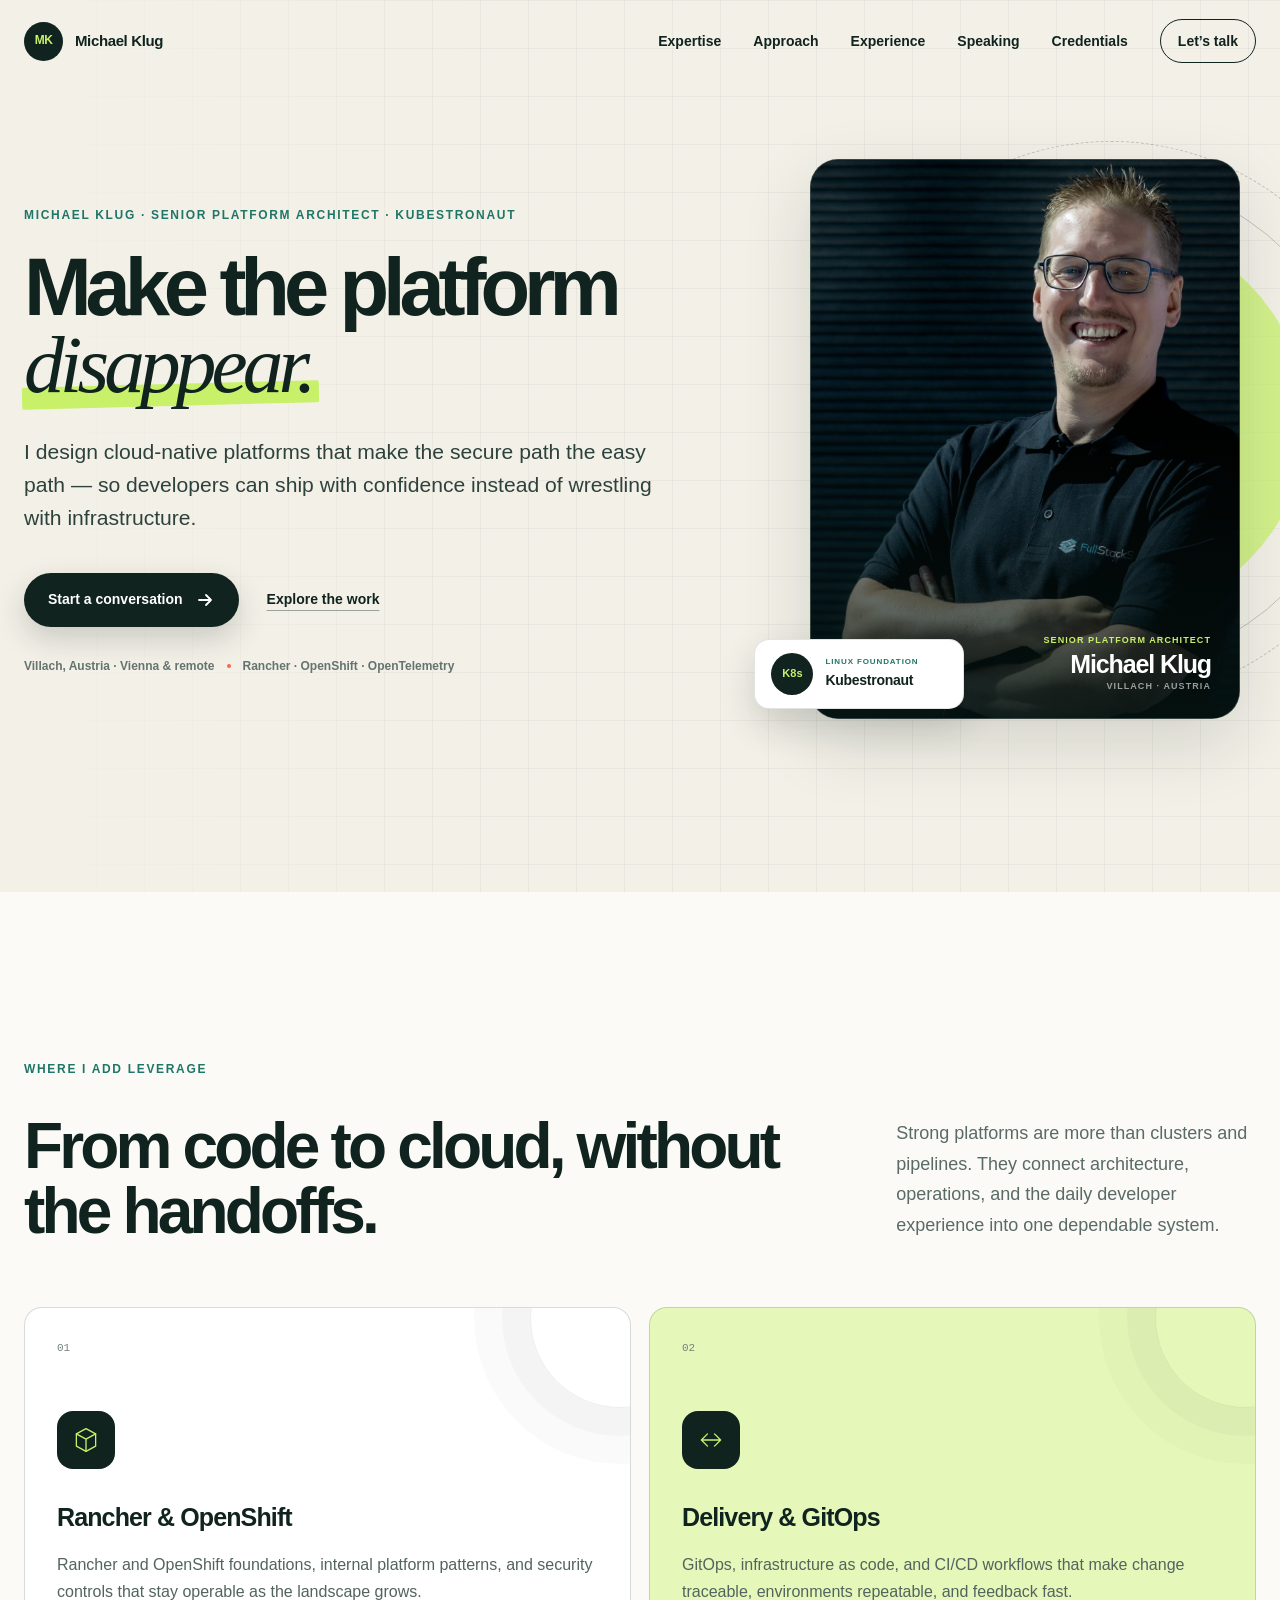
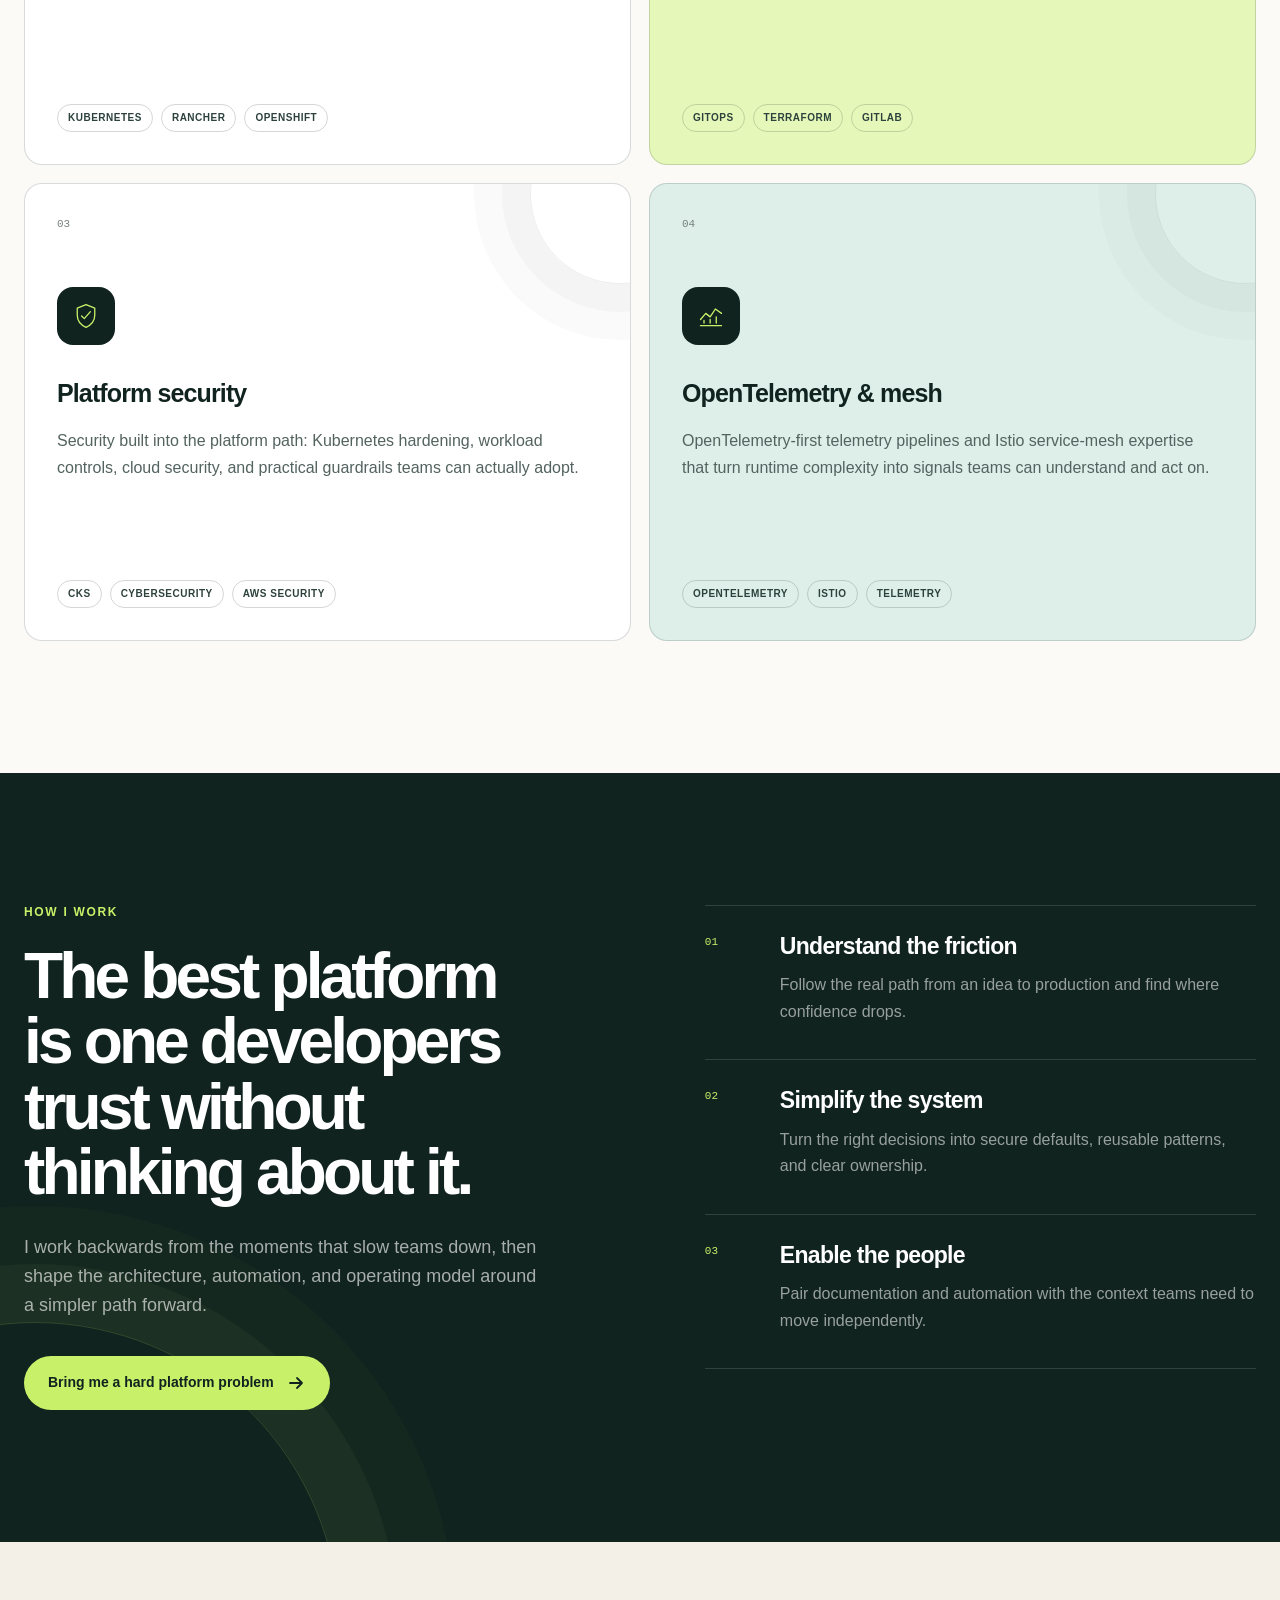
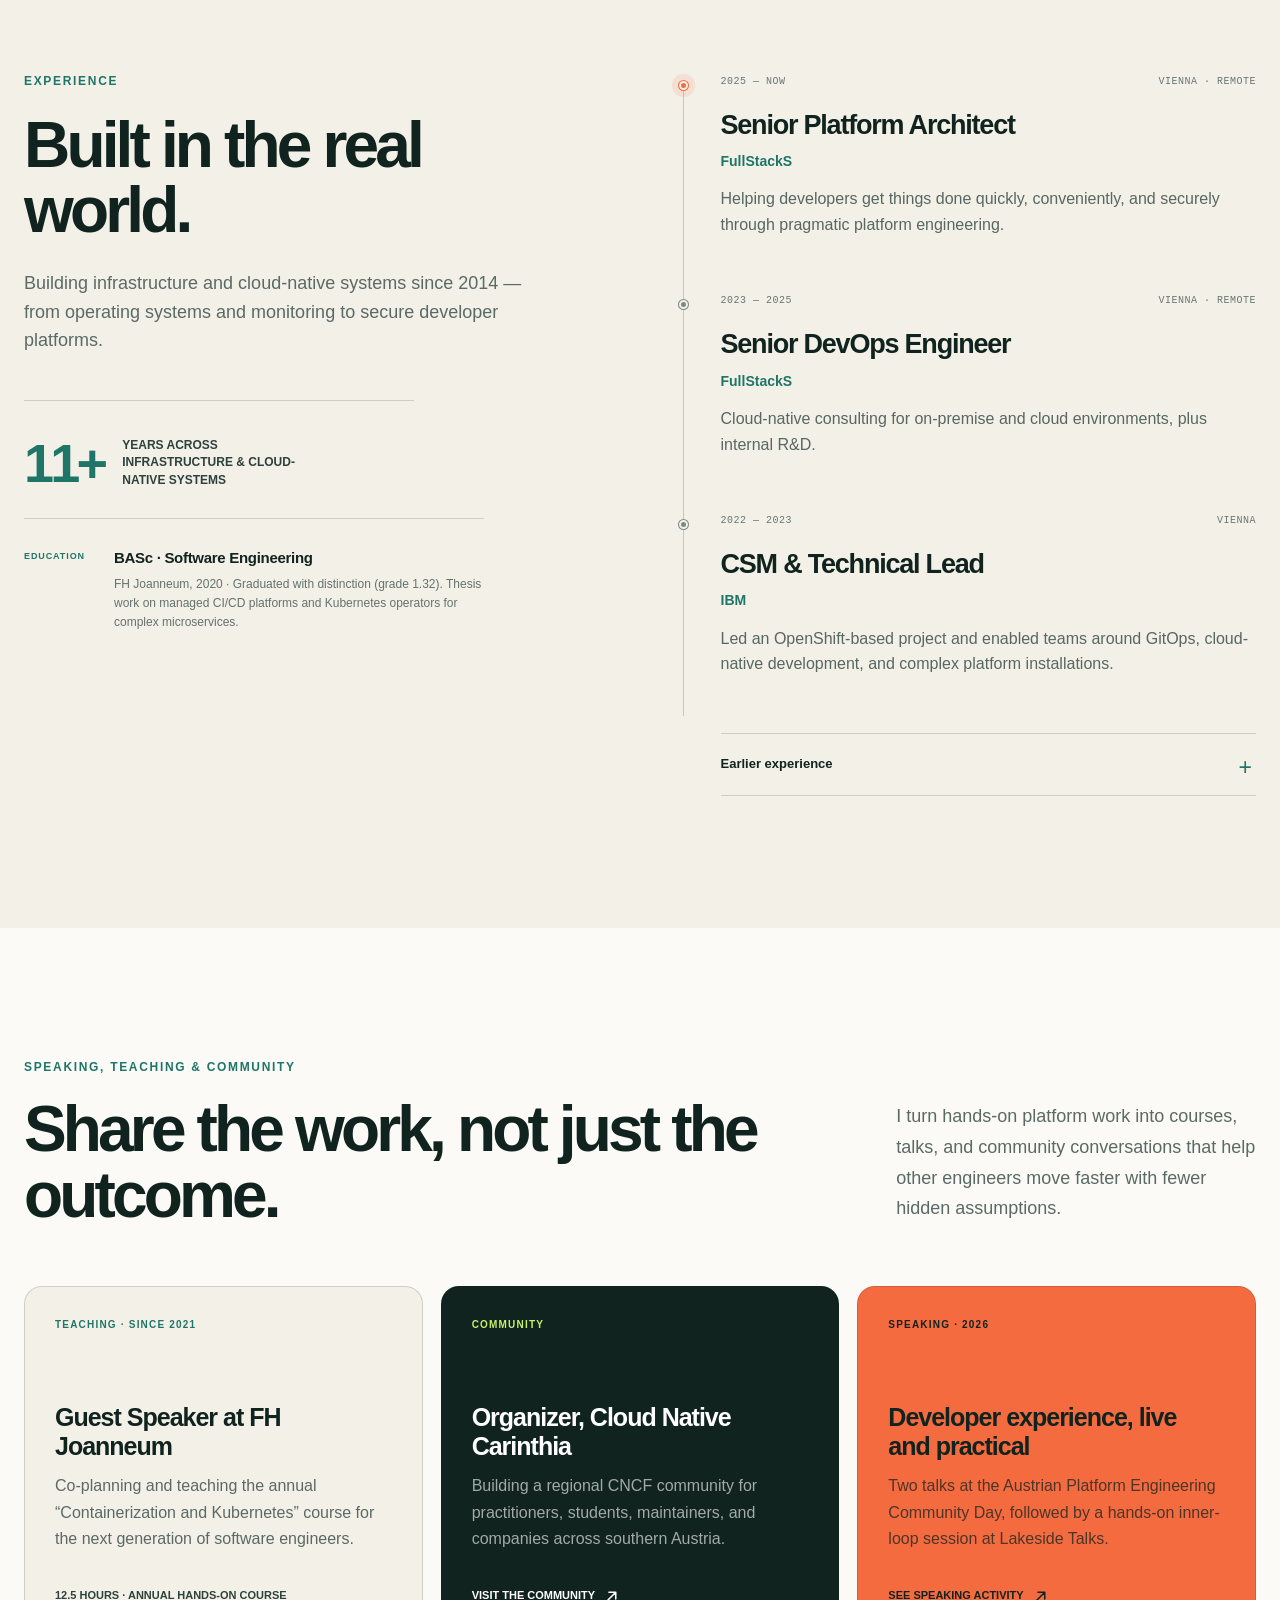
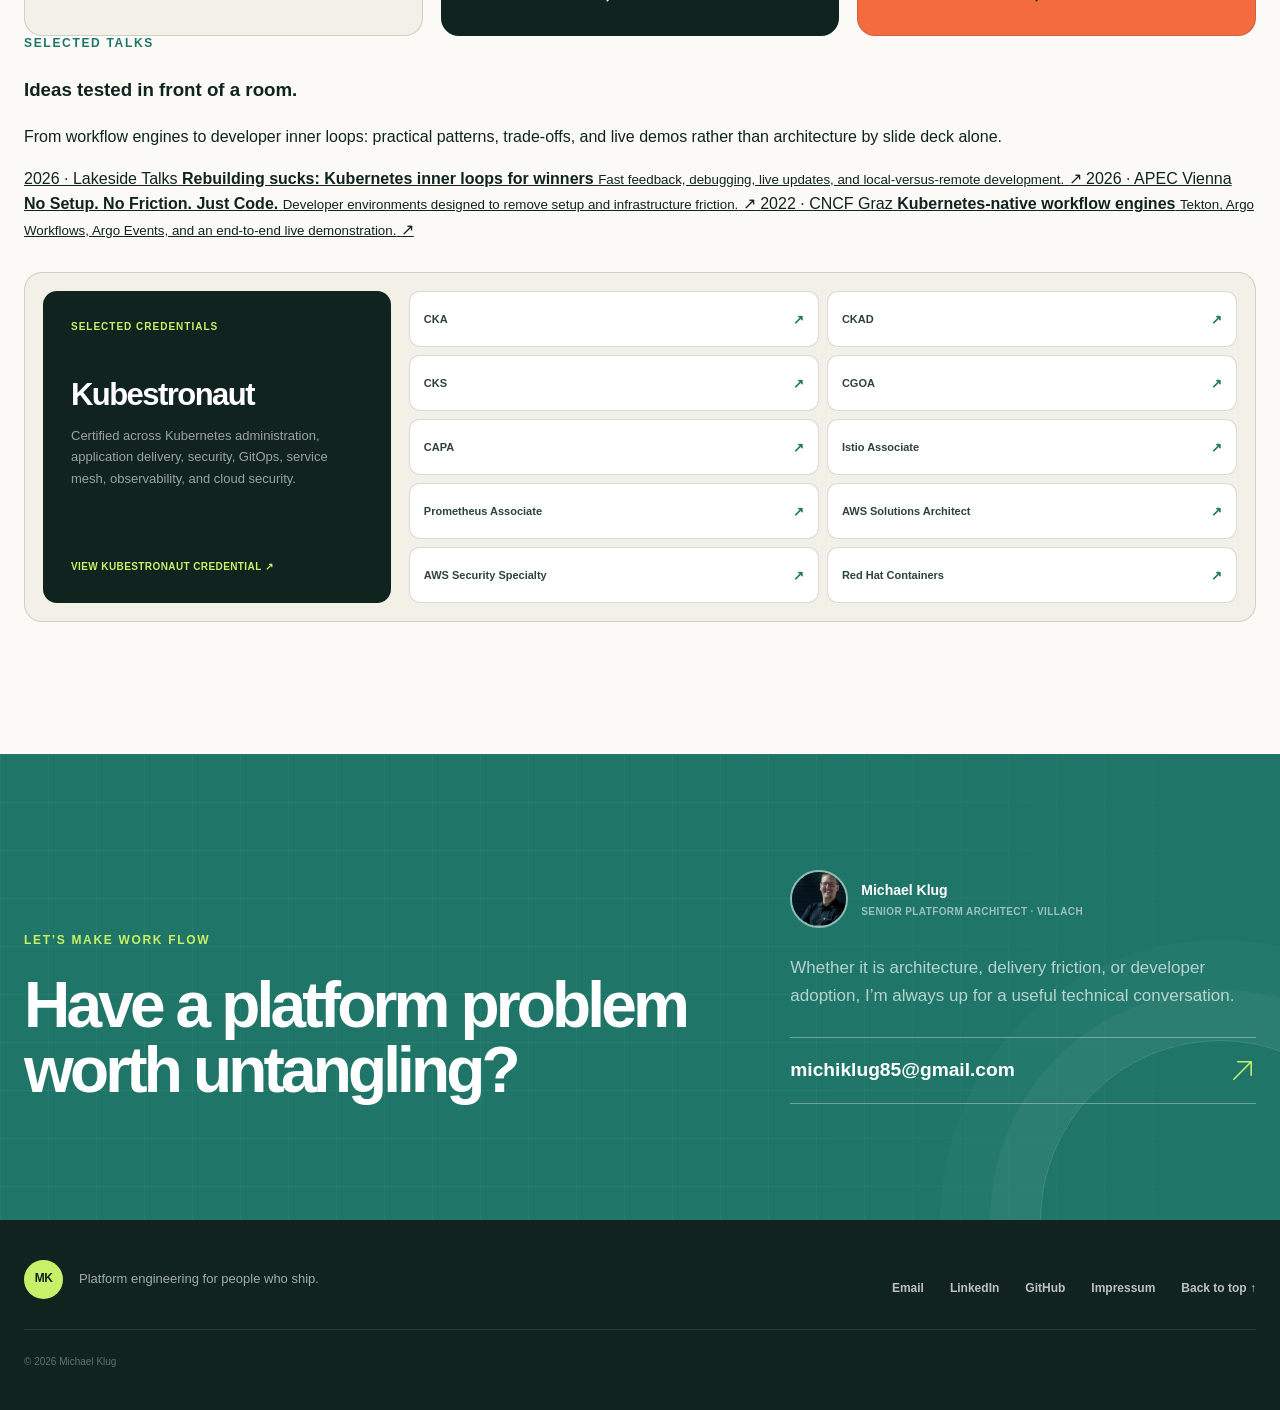
==== commit 82b047d3: "Expand portfolio with speaking and community work" ====
--- a/index.html
+++ b/index.html
@@ -17,12 +17,23 @@
       property="og:description"
       content="Cloud-native platforms that make the secure path the easy path — by Michael Klug, Senior Platform Architect and Kubestronaut."
     />
-    <meta property="og:image" content="assets/social-card.png" />
+    <meta
+      property="og:image"
+      content="https://sadomasupilami.github.io/mklug-homepage/assets/social-card.png"
+    />
     <meta property="og:image:type" content="image/png" />
     <meta property="og:image:width" content="1200" />
     <meta property="og:image:height" content="630" />
     <meta name="twitter:card" content="summary_large_image" />
-    <meta name="twitter:image" content="assets/social-card.png" />
+    <meta
+      name="twitter:image"
+      content="https://sadomasupilami.github.io/mklug-homepage/assets/social-card.png"
+    />
+    <meta
+      property="og:url"
+      content="https://sadomasupilami.github.io/mklug-homepage/"
+    />
+    <link rel="canonical" href="https://sadomasupilami.github.io/mklug-homepage/" />
 
     <link rel="icon" href="assets/favicon.svg" type="image/svg+xml" />
     <link rel="stylesheet" href="styles.css" />
@@ -33,9 +44,18 @@
         "@type": "Person",
         "name": "Michael Klug",
         "jobTitle": "Senior Platform Architect",
-        "image": "assets/michael-klug-profile.jpg",
-        "url": "https://www.linkedin.com/in/michi-klug/",
-        "sameAs": ["https://www.linkedin.com/in/michi-klug/"],
+        "image": "https://sadomasupilami.github.io/mklug-homepage/assets/michael-klug-profile.jpg",
+        "url": "https://sadomasupilami.github.io/mklug-homepage/",
+        "sameAs": [
+          "https://www.linkedin.com/in/michi-klug/",
+          "https://github.com/sadoMasupilami",
+          "https://community.cncf.io/cloud-native-carinthia/"
+        ],
+        "worksFor": {
+          "@type": "Organization",
+          "name": "FullStackS",
+          "url": "https://fullstacks.io/"
+        },
         "homeLocation": {
           "@type": "Place",
           "name": "Villach, Carinthia, Austria"
@@ -109,6 +129,7 @@
           <a href="#expertise">Expertise</a>
           <a href="#approach">Approach</a>
           <a href="#experience">Experience</a>
+          <a href="#speaking">Speaking</a>
           <a href="#credentials">Credentials</a>
           <a class="nav-cta" href="#contact">Let’s talk</a>
         </nav>
@@ -138,8 +159,8 @@
               <a class="text-link" href="#expertise">Explore the work</a>
             </div>
             <div class="hero-meta reveal reveal-delay-3">
-              <span>Based in Villach, Austria</span>
-              <span>Certified across Kubernetes, GitOps &amp; security</span>
+              <span>Villach, Austria · Vienna &amp; remote</span>
+              <span>Rancher · OpenShift · OpenTelemetry</span>
             </div>
           </div>
 
@@ -174,11 +195,11 @@
           </div>
         </div>
 
-        <div class="shell capability-strip reveal">
-          <span>Rancher &amp; OpenShift platforms</span>
-          <span>Kubernetes security</span>
-          <span>GitOps &amp; IaC</span>
-          <span>OpenTelemetry &amp; service mesh</span>
+        <div class="shell capability-strip reveal" aria-label="Professional highlights">
+          <span><strong>11+</strong> years in infrastructure &amp; cloud</span>
+          <span><strong>Since 2018</strong> hands-on Kubernetes</span>
+          <span><strong>Since 2021</strong> annual Kubernetes lecturer</span>
+          <span><strong>CNCF</strong> community organizer</span>
         </div>
       </section>
 
@@ -325,11 +346,11 @@
             <p class="eyebrow">Experience</p>
             <h2>Built in the real world.</h2>
             <p>
-              More than a decade across infrastructure, cloud engineering, and platform
-              architecture — from operating systems and monitoring to modern developer platforms.
+              Building infrastructure and cloud-native systems since 2014 — from operating systems
+              and monitoring to secure developer platforms.
             </p>
             <div class="experience-stat">
-              <strong>10+</strong>
+              <strong>11+</strong>
               <span>years across infrastructure &amp; cloud-native systems</span>
             </div>
             <div class="education-note">
@@ -337,8 +358,8 @@
               <div>
                 <strong>BASc · Software Engineering</strong>
                 <p>
-                  FH Joanneum, 2020 · Thesis work on managed CI/CD platforms and Kubernetes
-                  operators for complex microservices.
+                  FH Joanneum, 2020 · Graduated with distinction (grade 1.32). Thesis work on
+                  managed CI/CD platforms and Kubernetes operators for complex microservices.
                 </p>
               </div>
             </div>
@@ -403,36 +424,36 @@
         </div>
       </section>
 
-      <section class="section proof" id="credentials" aria-labelledby="proof-title">
+      <section class="section proof" id="speaking" aria-labelledby="proof-title">
         <div class="shell">
           <div class="proof-heading reveal">
             <div>
-              <p class="eyebrow">Credentials &amp; community</p>
-              <h2 id="proof-title">Practice, certify, teach, repeat.</h2>
+              <p class="eyebrow">Speaking, teaching &amp; community</p>
+              <h2 id="proof-title">Share the work, not just the outcome.</h2>
             </div>
             <p>
-              Technical depth matters most when it becomes useful to others — in project teams,
-              classrooms, and the cloud-native community.
+              I turn hands-on platform work into courses, talks, and community conversations that
+              help other engineers move faster with fewer hidden assumptions.
             </p>
           </div>
 
           <div class="proof-grid">
             <article class="proof-feature reveal">
-              <span class="proof-label">Teaching</span>
+              <span class="proof-label">Teaching · since 2021</span>
               <h3>Guest Speaker at FH Joanneum</h3>
               <p>
-                Co-planning and teaching the annual “Containerization and Kubernetes” course since
-                2021.
-              </p>
-              <span class="proof-foot">12.5 hours · hands-on course</span>
+                Co-planning and teaching the annual “Containerization and Kubernetes” course for
+                the next generation of software engineers.
+              </p>
+              <span class="proof-foot">12.5 hours · annual hands-on course</span>
             </article>
 
             <article class="proof-feature proof-feature-dark reveal reveal-delay-1">
               <span class="proof-label">Community</span>
-              <h3>Cloud Native Carinthia</h3>
-              <p>
-                Organizer in the CNCF community, connecting practitioners around Kubernetes,
-                platform engineering, security, and open source.
+              <h3>Organizer, Cloud Native Carinthia</h3>
+              <p>
+                Building a regional CNCF community for practitioners, students, maintainers, and
+                companies across southern Austria.
               </p>
               <a href="https://community.cncf.io/cloud-native-carinthia/" target="_blank" rel="noreferrer">
                 Visit the community
@@ -443,14 +464,14 @@
             </article>
 
             <article class="proof-feature proof-talk reveal reveal-delay-2">
-              <span class="proof-label">Speaking</span>
-              <h3>Developer loops, without the friction</h3>
-              <p>
-                Recent platform engineering talks explored faster Kubernetes inner loops and
-                no-setup developer experiences.
+              <span class="proof-label">Speaking · 2026</span>
+              <h3>Developer experience, live and practical</h3>
+              <p>
+                Two talks at the Austrian Platform Engineering Community Day, followed by a
+                hands-on inner-loop session at Lakeside Talks.
               </p>
               <a href="https://www.linkedin.com/in/michi-klug/recent-activity/all/" target="_blank" rel="noreferrer">
-                See recent activity
+                See speaking activity
                 <svg viewBox="0 0 20 20" aria-hidden="true">
                   <path d="M5 15L15 5M7 5h8v8" />
                 </svg>
@@ -458,7 +479,56 @@
             </article>
           </div>
 
-          <div class="certifications reveal" aria-label="Current selected certifications">
+          <div class="talks-block reveal" aria-labelledby="talks-title">
+            <div class="talks-intro">
+              <p class="eyebrow">Selected talks</p>
+              <h3 id="talks-title">Ideas tested in front of a room.</h3>
+              <p>
+                From workflow engines to developer inner loops: practical patterns, trade-offs,
+                and live demos rather than architecture by slide deck alone.
+              </p>
+            </div>
+
+            <div class="talk-list">
+              <a
+                class="talk-item"
+                href="https://www.meetup.com/de-de/lakeside-talks/"
+                target="_blank"
+                rel="noreferrer"
+              >
+                <span class="talk-year">2026 · Lakeside Talks</span>
+                <strong>Rebuilding sucks: Kubernetes inner loops for winners</strong>
+                <small>Fast feedback, debugging, live updates, and local-versus-remote development.</small>
+                <span class="talk-arrow" aria-hidden="true">↗</span>
+              </a>
+
+              <a
+                class="talk-item"
+                href="https://www.linkedin.com/in/michi-klug/recent-activity/all/"
+                target="_blank"
+                rel="noreferrer"
+              >
+                <span class="talk-year">2026 · APEC Vienna</span>
+                <strong>No Setup. No Friction. Just Code.</strong>
+                <small>Developer environments designed to remove setup and infrastructure friction.</small>
+                <span class="talk-arrow" aria-hidden="true">↗</span>
+              </a>
+
+              <a
+                class="talk-item"
+                href="https://community.cncf.io/events/details/cncf-graz-austria-presents-3-cncf-meetup-graz-august-29-2022/"
+                target="_blank"
+                rel="noreferrer"
+              >
+                <span class="talk-year">2022 · CNCF Graz</span>
+                <strong>Kubernetes-native workflow engines</strong>
+                <small>Tekton, Argo Workflows, Argo Events, and an end-to-end live demonstration.</small>
+                <span class="talk-arrow" aria-hidden="true">↗</span>
+              </a>
+            </div>
+          </div>
+
+          <div class="certifications reveal" id="credentials" aria-label="Selected certifications">
             <div class="certification-intro">
               <span>Selected credentials</span>
               <strong>Kubestronaut</strong>
@@ -534,6 +604,7 @@
         <div class="footer-links">
           <a href="mailto:michiklug85@gmail.com">Email</a>
           <a href="https://www.linkedin.com/in/michi-klug/" target="_blank" rel="noreferrer">LinkedIn</a>
+          <a href="https://github.com/sadoMasupilami" target="_blank" rel="noreferrer">GitHub</a>
           <a href="impressum.html">Impressum</a>
           <a href="#top">Back to top ↑</a>
         </div>
--- a/styles.css
+++ b/styles.css
@@ -1646,6 +1646,84 @@
   font-size: 10px;
 }
 
+.legal-page {
+  background: var(--paper);
+}
+
+.legal-back {
+  color: var(--ink);
+  font-size: 13px;
+  font-weight: 750;
+  text-decoration: none;
+  white-space: nowrap;
+}
+
+.legal-back:hover {
+  color: var(--teal);
+}
+
+.legal-main {
+  min-height: calc(100vh - 213px);
+  padding: 164px 0 112px;
+}
+
+.legal-layout {
+  display: grid;
+  grid-template-columns: minmax(260px, 0.55fr) minmax(0, 1fr);
+  gap: clamp(54px, 9vw, 130px);
+}
+
+.legal-heading h1 {
+  margin: 0;
+  font-size: clamp(54px, 7vw, 92px);
+  font-weight: 760;
+  letter-spacing: -0.075em;
+  line-height: 0.95;
+}
+
+.legal-heading > p:last-child {
+  max-width: 430px;
+  margin: 28px 0 0;
+  color: #5a6a66;
+  font-size: 18px;
+  line-height: 1.7;
+}
+
+.legal-content {
+  border-top: 1px solid var(--line);
+}
+
+.legal-content section {
+  padding: 30px 0 34px;
+  border-bottom: 1px solid var(--line);
+}
+
+.legal-content h2 {
+  margin: 0 0 14px;
+  font-size: 19px;
+  letter-spacing: -0.025em;
+}
+
+.legal-content p,
+.legal-content address {
+  margin: 0;
+  color: #576762;
+  font-size: 15px;
+  font-style: normal;
+  line-height: 1.75;
+}
+
+.legal-content p + p,
+.legal-content address + p {
+  margin-top: 14px;
+}
+
+.legal-content a {
+  color: var(--teal);
+  font-weight: 700;
+  text-underline-offset: 4px;
+}
+
 .reveal {
   opacity: 0;
   transform: translateY(22px);
@@ -1701,7 +1779,16 @@
 
 @media (max-width: 900px) {
   :root {
-    --shell: min(100% - 40px, 740px);
+    --shell: min(740px, calc(100% - 40px));
+  }
+
+  .legal-main {
+    padding: 138px 0 88px;
+  }
+
+  .legal-layout {
+    grid-template-columns: 1fr;
+    gap: 54px;
   }
 
   .menu-toggle {
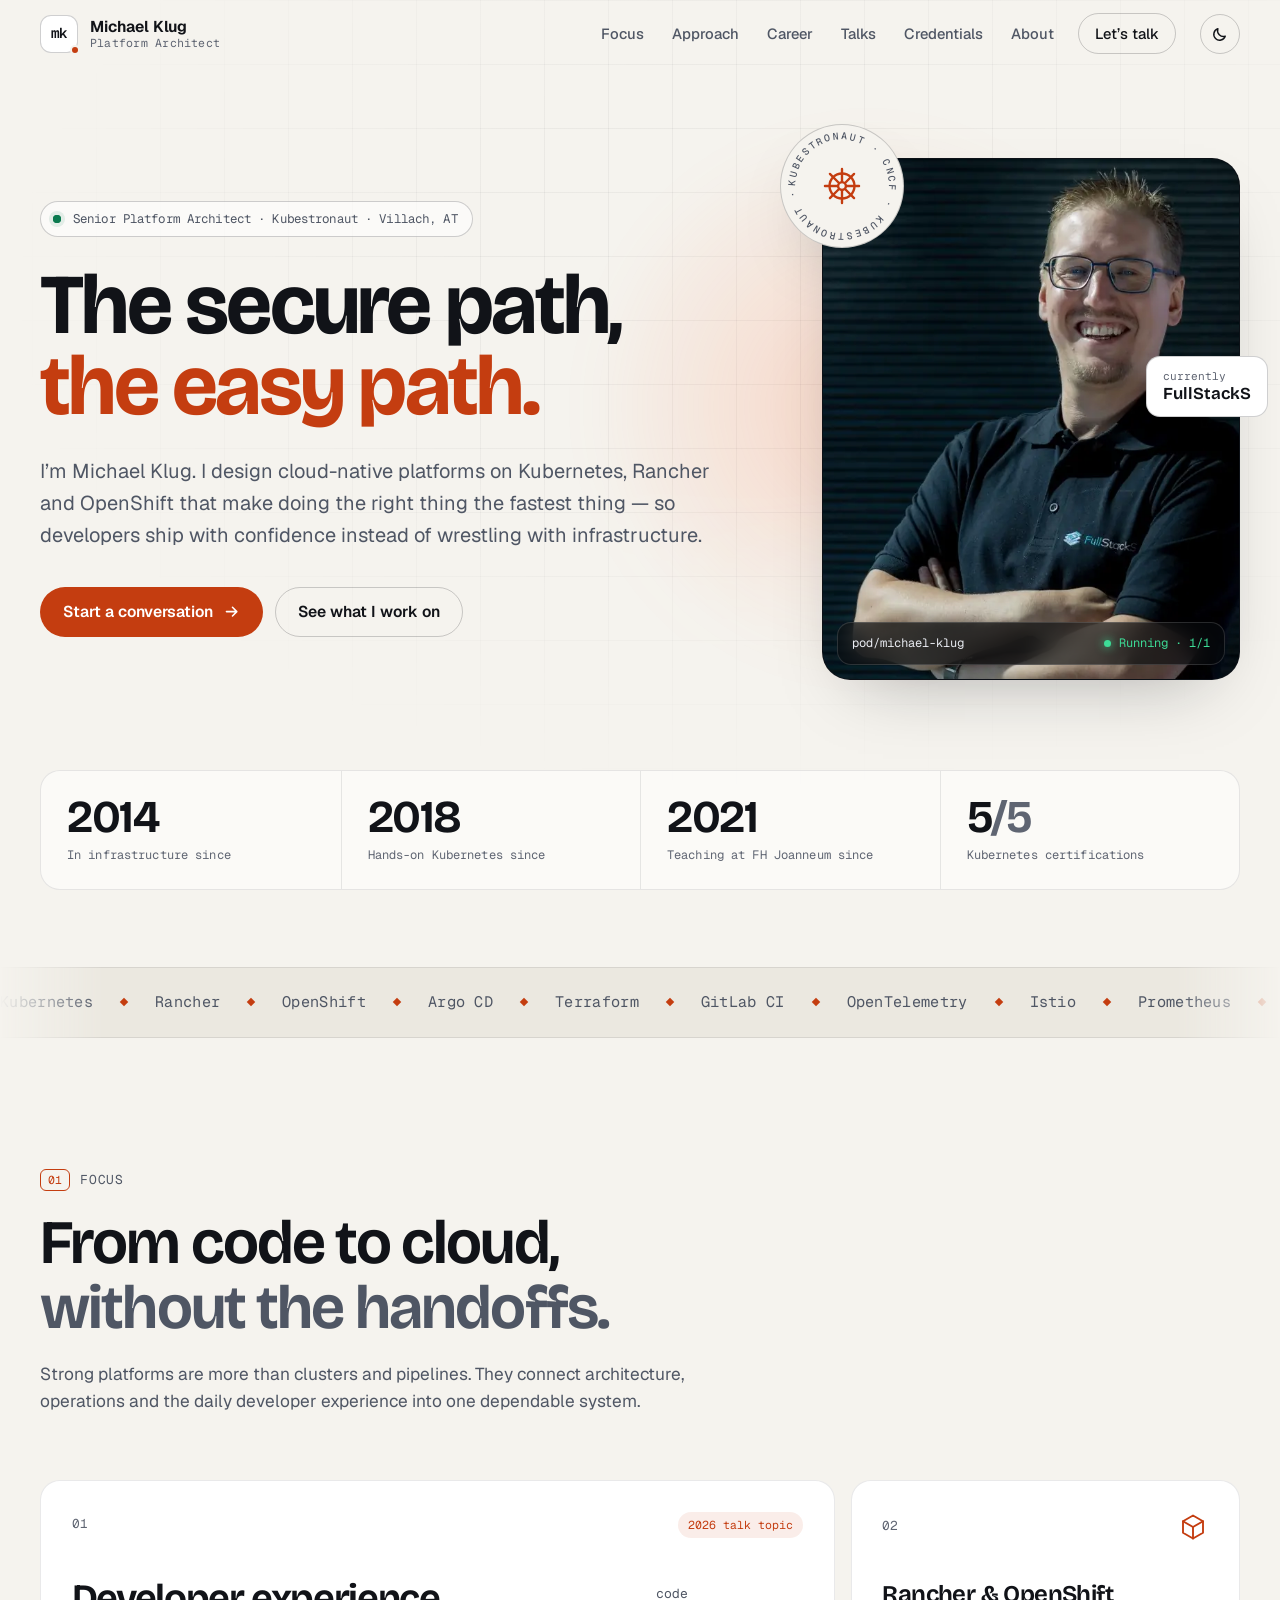
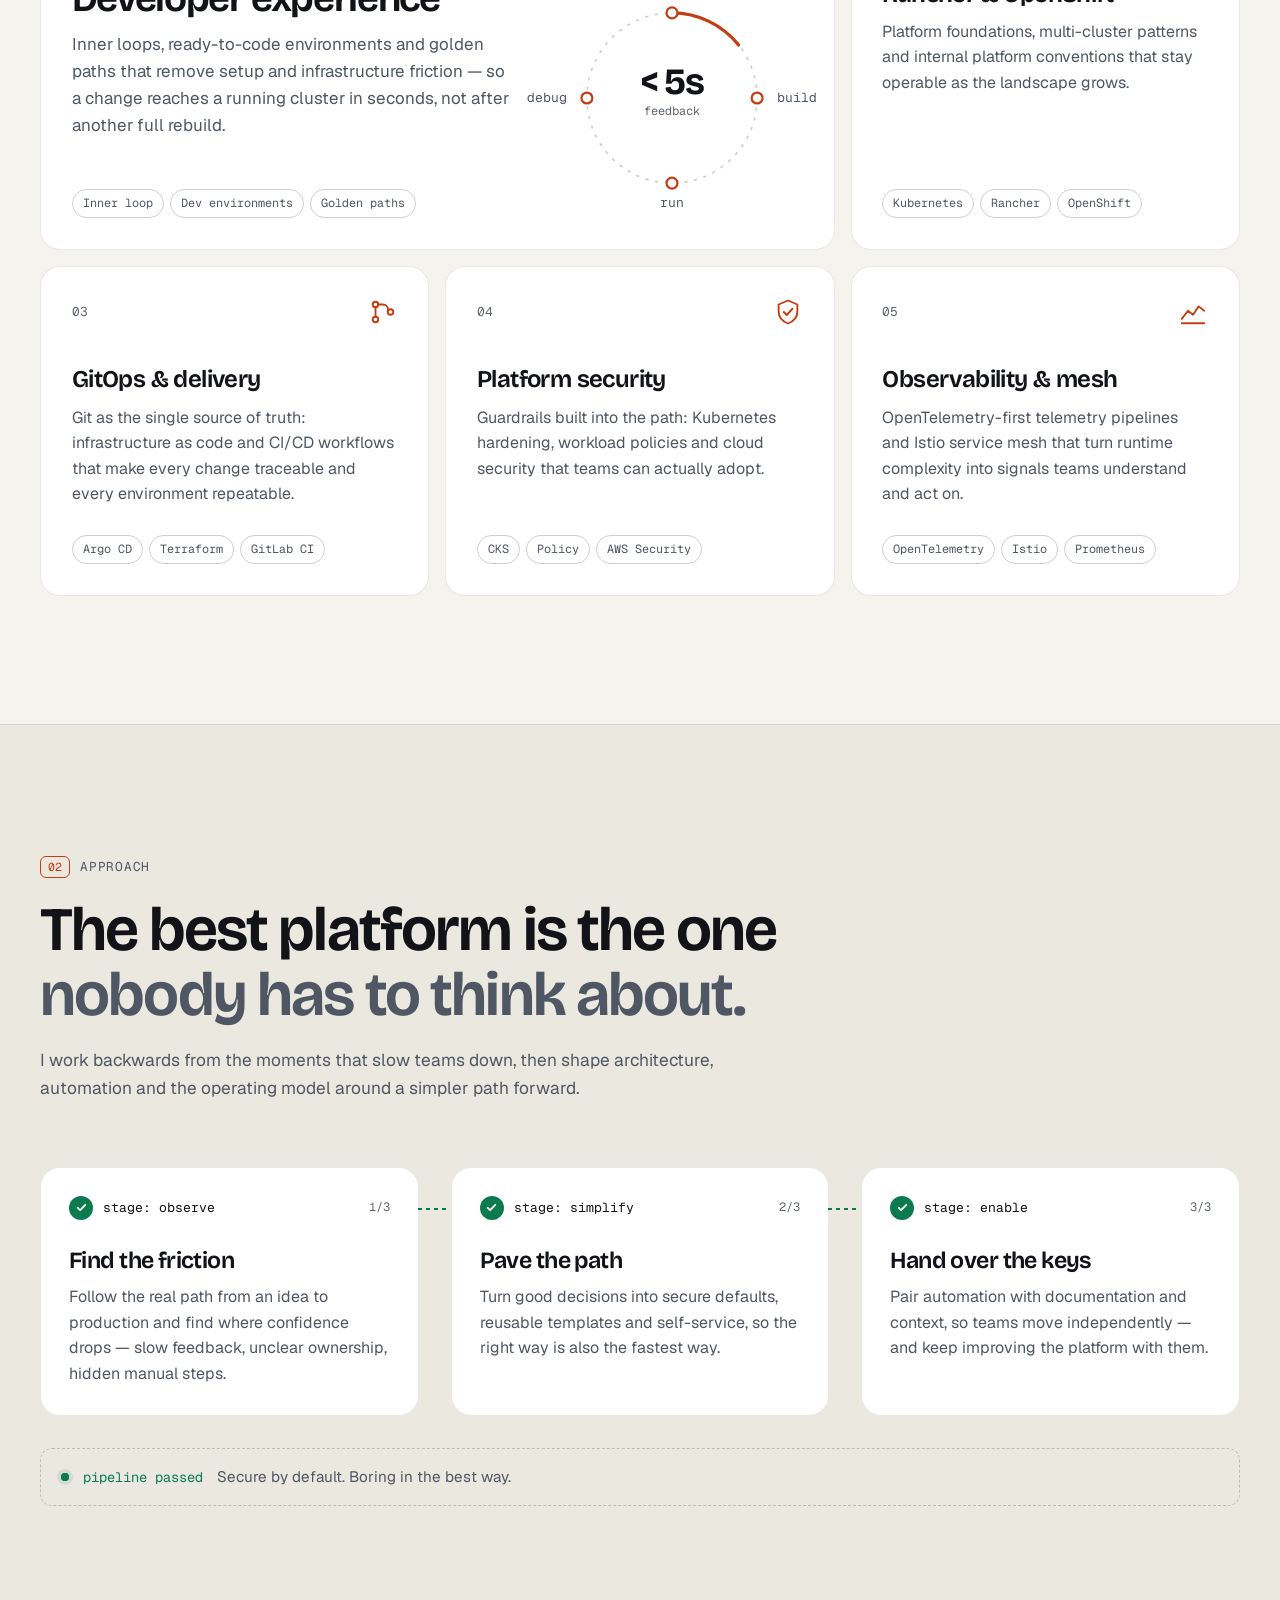
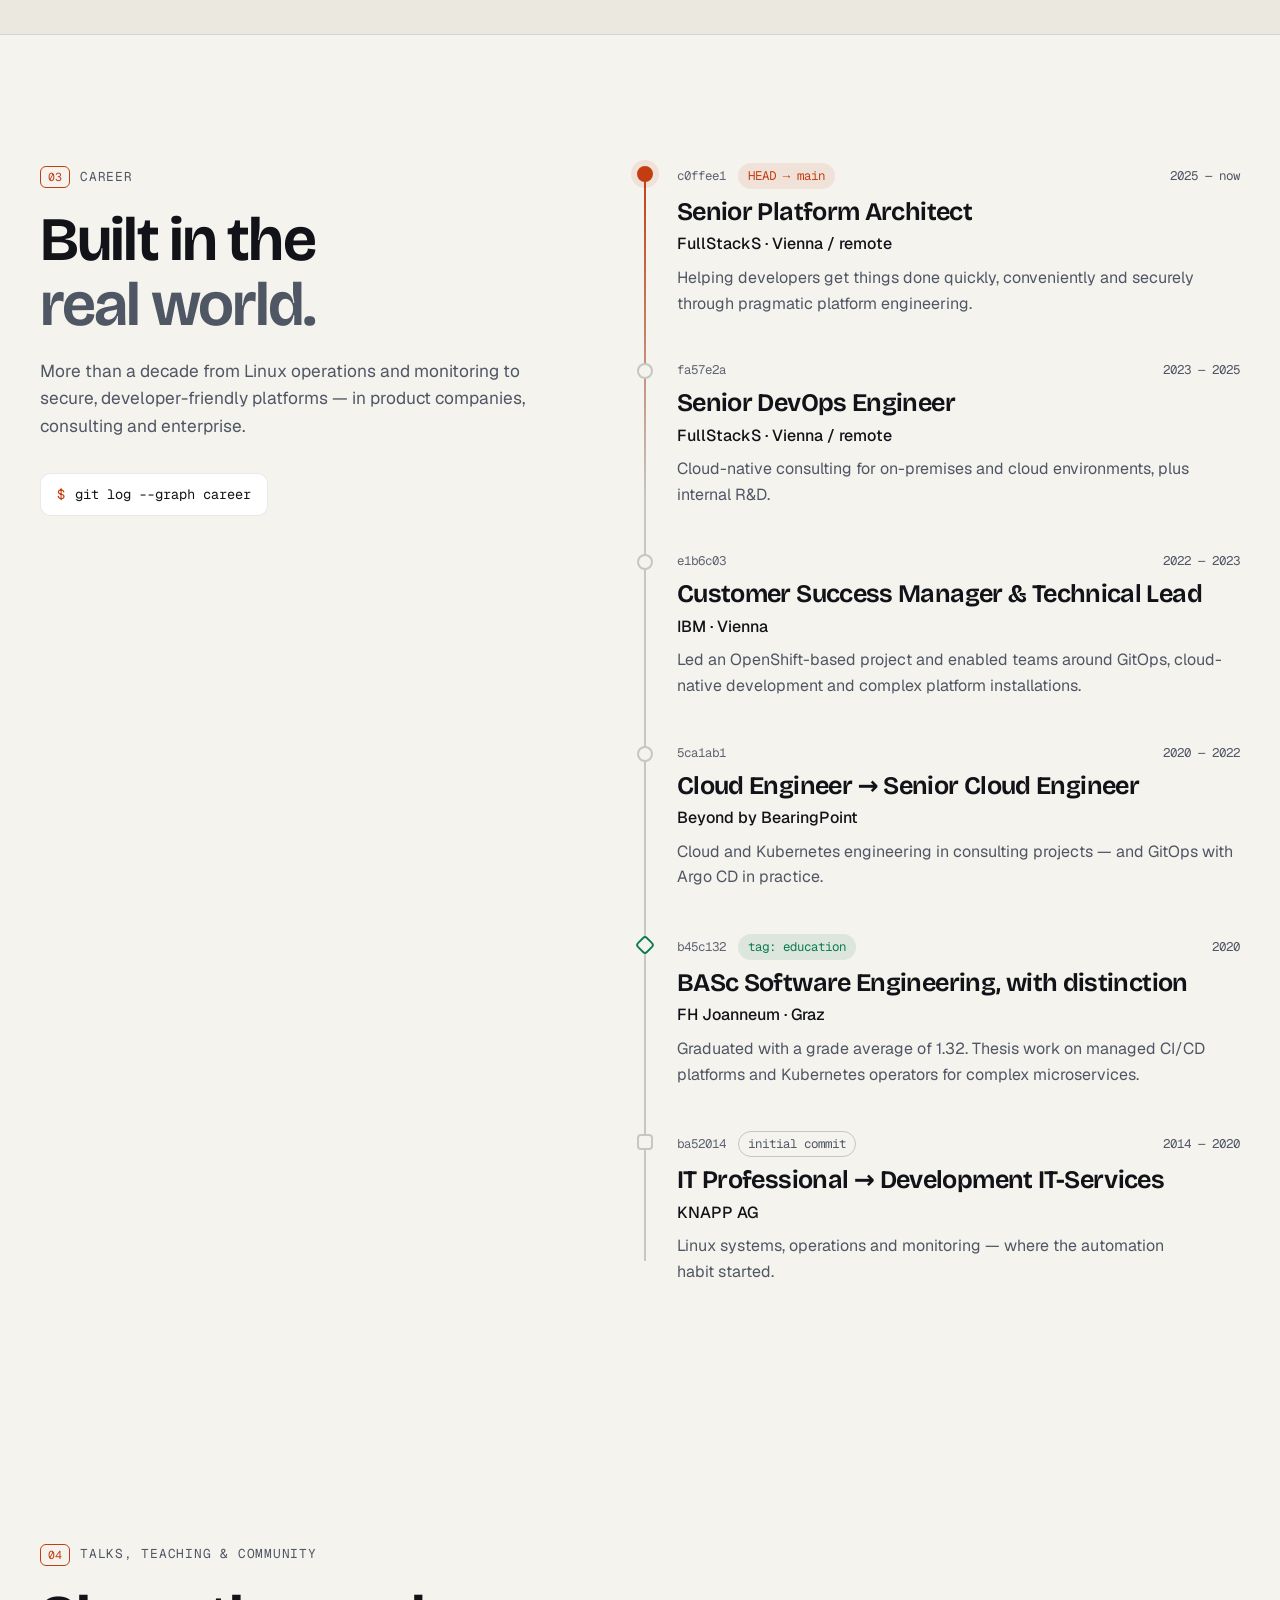
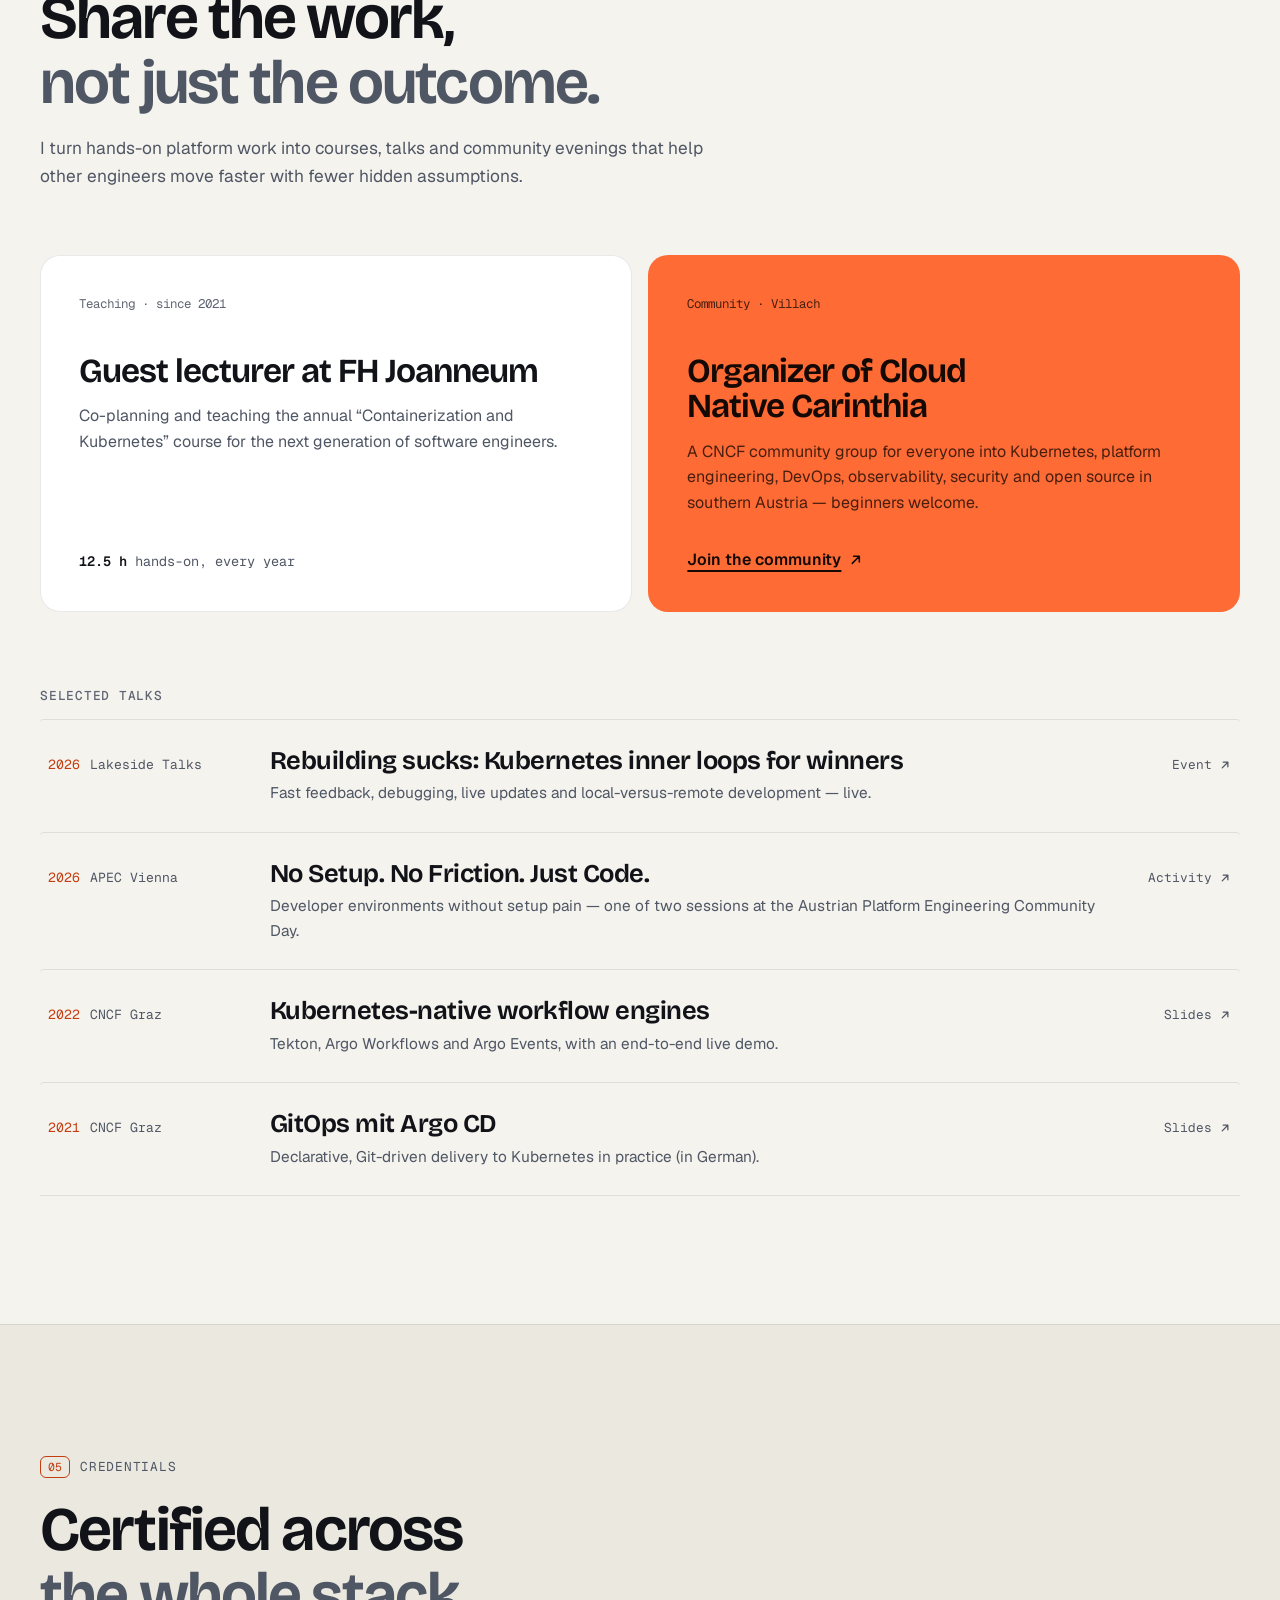
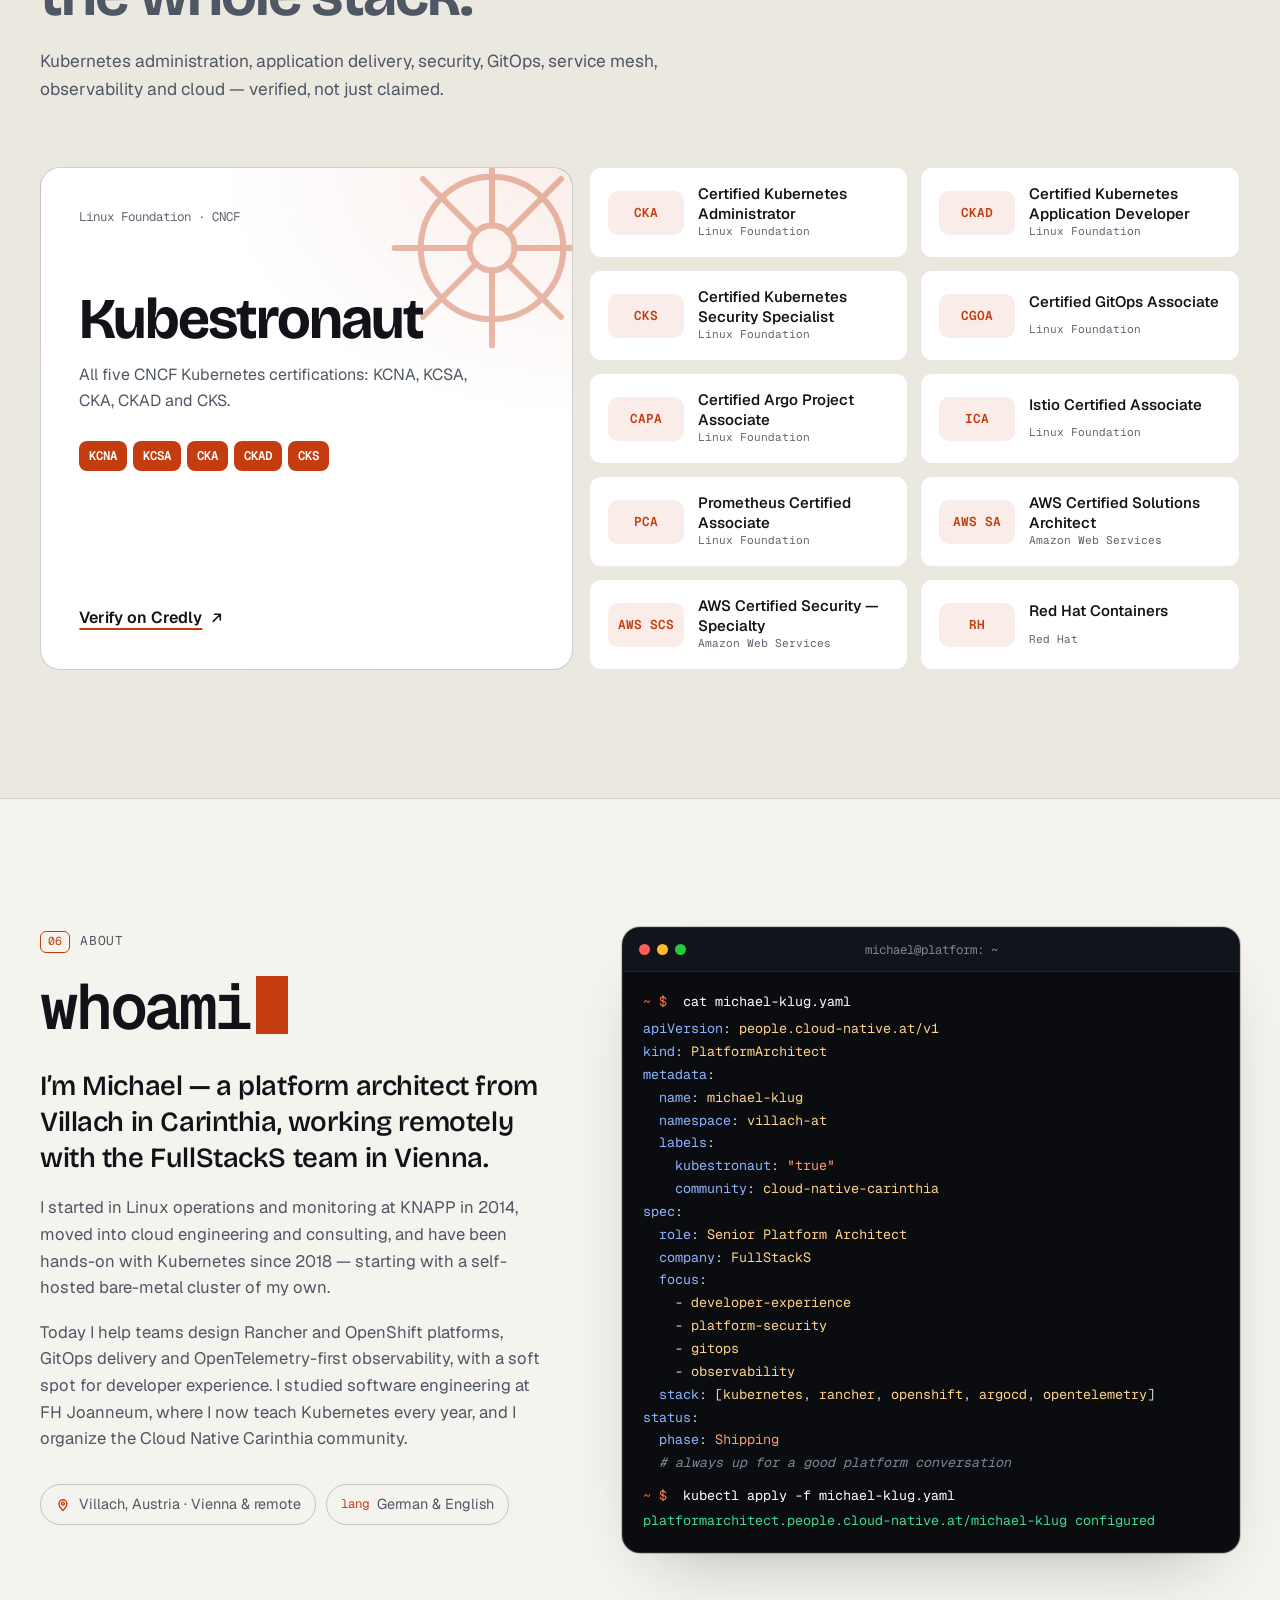
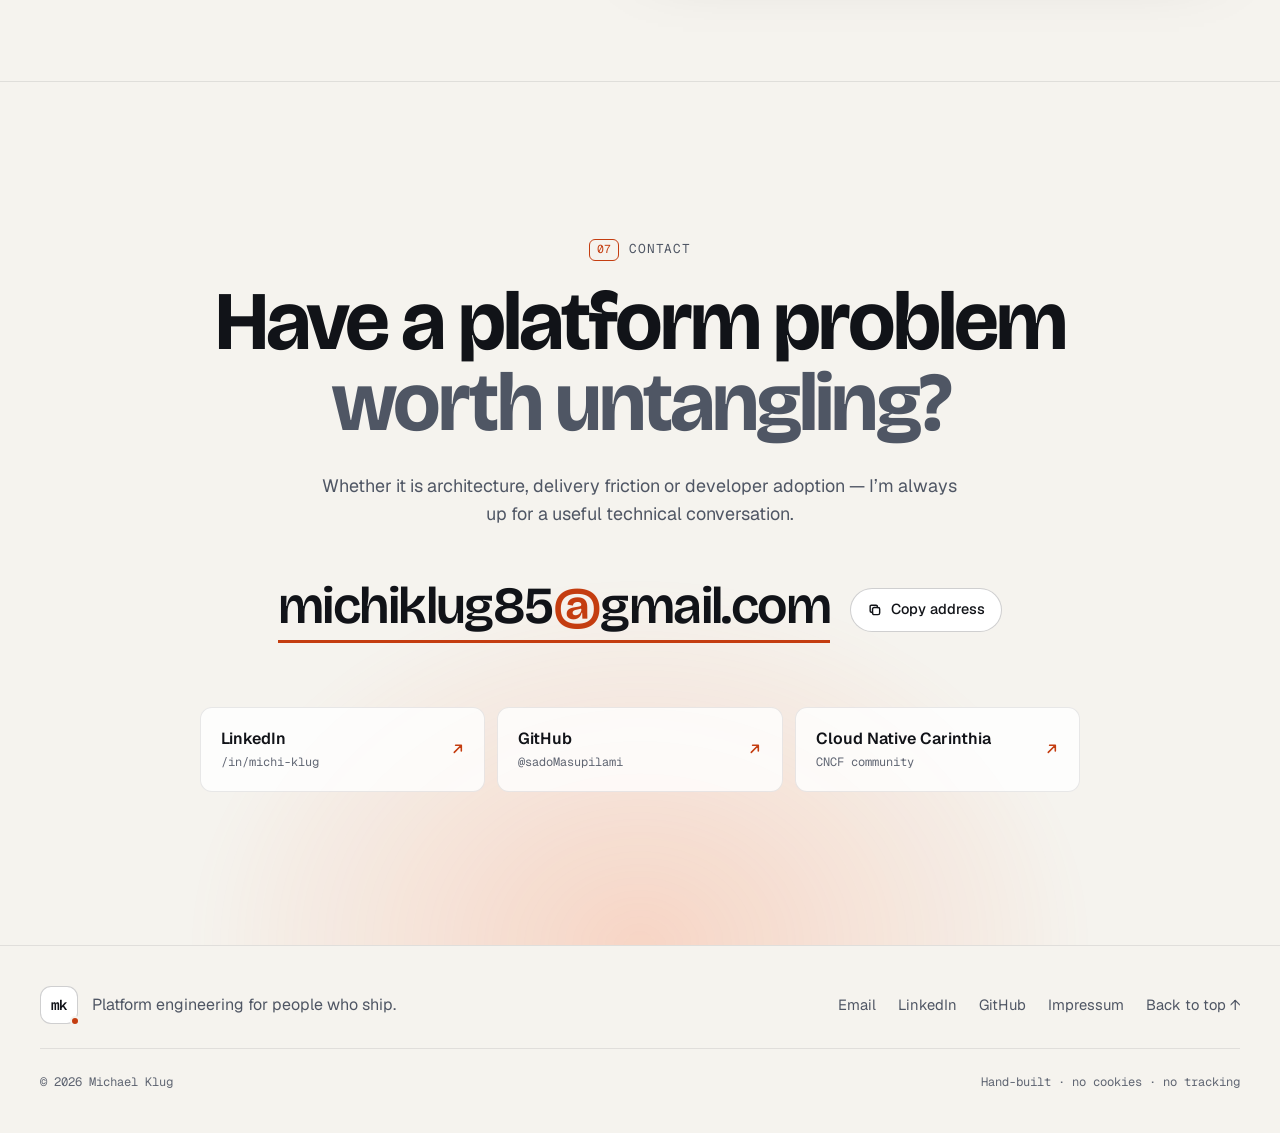
==== commit 74b8e557: "Rebuild the homepage from scratch Replace the previous design with a new "control plane" themed site" ====
--- a/index.html
+++ b/index.html
@@ -4,19 +4,25 @@
     <meta charset="UTF-8" />
     <meta name="viewport" content="width=device-width, initial-scale=1.0" />
 
-    <title>Michael Klug — Platform Engineering &amp; Cloud Native Architecture</title>
+    <title>Michael Klug — Senior Platform Architect &amp; Kubestronaut</title>
     <meta
       name="description"
-      content="Michael Klug is a Senior Platform Architect and Kubestronaut helping engineering teams build secure, developer-friendly platforms with Kubernetes, Rancher, OpenShift, GitOps, and OpenTelemetry."
+      content="Michael Klug is a Senior Platform Architect at FullStackS and a Kubestronaut from Villach, Austria. He builds secure, developer-friendly platforms with Kubernetes, Rancher, OpenShift, GitOps and OpenTelemetry."
     />
-    <meta name="theme-color" content="#10231f" />
-    <meta name="color-scheme" content="light" />
-    <meta property="og:type" content="website" />
-    <meta property="og:title" content="Michael Klug — Platform Engineering" />
+    <meta name="author" content="Michael Klug" />
+    <meta name="color-scheme" content="dark light" />
+    <meta name="theme-color" content="#0b0d12" media="(prefers-color-scheme: dark)" />
+    <meta name="theme-color" content="#f5f3ee" media="(prefers-color-scheme: light)" />
+    <link rel="canonical" href="https://sadomasupilami.github.io/mklug-homepage/" />
+
+    <meta property="og:type" content="profile" />
+    <meta property="og:site_name" content="Michael Klug" />
+    <meta property="og:title" content="Michael Klug — Senior Platform Architect &amp; Kubestronaut" />
     <meta
       property="og:description"
-      content="Cloud-native platforms that make the secure path the easy path — by Michael Klug, Senior Platform Architect and Kubestronaut."
+      content="The secure path, the easy path. Cloud-native platforms developers actually want to use."
     />
+    <meta property="og:url" content="https://sadomasupilami.github.io/mklug-homepage/" />
     <meta
       property="og:image"
       content="https://sadomasupilami.github.io/mklug-homepage/assets/social-card.png"
@@ -24,19 +30,37 @@
     <meta property="og:image:type" content="image/png" />
     <meta property="og:image:width" content="1200" />
     <meta property="og:image:height" content="630" />
+    <meta
+      property="og:image:alt"
+      content="Michael Klug, Senior Platform Architect: the secure path, the easy path."
+    />
     <meta name="twitter:card" content="summary_large_image" />
     <meta
       name="twitter:image"
       content="https://sadomasupilami.github.io/mklug-homepage/assets/social-card.png"
     />
-    <meta
-      property="og:url"
-      content="https://sadomasupilami.github.io/mklug-homepage/"
-    />
-    <link rel="canonical" href="https://sadomasupilami.github.io/mklug-homepage/" />
 
     <link rel="icon" href="assets/favicon.svg" type="image/svg+xml" />
+    <link rel="apple-touch-icon" href="assets/apple-touch-icon.png" />
+    <link rel="preload" href="assets/fonts/bricolage-grotesque.woff2" as="font" type="font/woff2" crossorigin />
+    <link rel="preload" href="assets/fonts/geist.woff2" as="font" type="font/woff2" crossorigin />
     <link rel="stylesheet" href="styles.css" />
+
+    <script>
+      (function () {
+        try {
+          var theme = localStorage.getItem("theme");
+          if (theme === "light" || theme === "dark") {
+            document.documentElement.dataset.theme = theme;
+          }
+        } catch (error) {}
+        var root = document.documentElement;
+        root.classList.add("js");
+        window.setTimeout(function () {
+          if (!window.__mkReady) root.classList.add("no-reveal");
+        }, 2500);
+      })();
+    </script>
 
     <script type="application/ld+json">
       {
@@ -46,6 +70,7 @@
         "jobTitle": "Senior Platform Architect",
         "image": "https://sadomasupilami.github.io/mklug-homepage/assets/michael-klug-profile.jpg",
         "url": "https://sadomasupilami.github.io/mklug-homepage/",
+        "email": "mailto:michiklug85@gmail.com",
         "sameAs": [
           "https://www.linkedin.com/in/michi-klug/",
           "https://github.com/sadoMasupilami",
@@ -60,44 +85,34 @@
           "@type": "Place",
           "name": "Villach, Carinthia, Austria"
         },
-        "knowsAbout": [
-          "Platform Engineering",
-          "Kubernetes",
-          "OpenShift",
-          "GitOps",
-          "Infrastructure as Code",
-          "Cloud Native Architecture",
-          "Developer Experience",
-          "Platform Security",
-          "Rancher",
-          "Istio",
-          "OpenTelemetry"
-        ],
         "alumniOf": {
           "@type": "CollegeOrUniversity",
           "name": "FH Joanneum"
         },
+        "knowsLanguage": ["de", "en"],
+        "knowsAbout": [
+          "Platform Engineering",
+          "Developer Experience",
+          "Kubernetes",
+          "Rancher",
+          "OpenShift",
+          "GitOps",
+          "Argo CD",
+          "Infrastructure as Code",
+          "Platform Security",
+          "OpenTelemetry",
+          "Istio",
+          "Prometheus"
+        ],
         "hasCredential": [
-          {
-            "@type": "EducationalOccupationalCredential",
-            "name": "Kubestronaut",
-            "credentialCategory": "Certification"
-          },
-          {
-            "@type": "EducationalOccupationalCredential",
-            "name": "Certified Kubernetes Security Specialist",
-            "credentialCategory": "Certification"
-          },
-          {
-            "@type": "EducationalOccupationalCredential",
-            "name": "Istio Certified Associate",
-            "credentialCategory": "Certification"
-          },
-          {
-            "@type": "EducationalOccupationalCredential",
-            "name": "Prometheus Certified Associate",
-            "credentialCategory": "Certification"
-          }
+          { "@type": "EducationalOccupationalCredential", "name": "Kubestronaut", "credentialCategory": "Certification" },
+          { "@type": "EducationalOccupationalCredential", "name": "Certified Kubernetes Administrator", "credentialCategory": "Certification" },
+          { "@type": "EducationalOccupationalCredential", "name": "Certified Kubernetes Application Developer", "credentialCategory": "Certification" },
+          { "@type": "EducationalOccupationalCredential", "name": "Certified Kubernetes Security Specialist", "credentialCategory": "Certification" },
+          { "@type": "EducationalOccupationalCredential", "name": "Certified GitOps Associate", "credentialCategory": "Certification" },
+          { "@type": "EducationalOccupationalCredential", "name": "Certified Argo Project Associate", "credentialCategory": "Certification" },
+          { "@type": "EducationalOccupationalCredential", "name": "Istio Certified Associate", "credentialCategory": "Certification" },
+          { "@type": "EducationalOccupationalCredential", "name": "Prometheus Certified Associate", "credentialCategory": "Certification" }
         ]
       }
     </script>
@@ -106,512 +121,811 @@
   <body>
     <a class="skip-link" href="#main">Skip to content</a>
 
+    <svg class="sprite" aria-hidden="true" focusable="false">
+      <symbol id="i-arrow" viewBox="0 0 20 20"><path d="M4 10h12M11 5l5 5-5 5" /></symbol>
+      <symbol id="i-external" viewBox="0 0 20 20"><path d="M6 14 14 6M7.5 6H14v6.5" /></symbol>
+      <symbol id="i-copy" viewBox="0 0 20 20"><rect x="7" y="7" width="9" height="9" rx="2" /><path d="M13 7V5.5A1.5 1.5 0 0 0 11.5 4h-6A1.5 1.5 0 0 0 4 5.5v6A1.5 1.5 0 0 0 5.5 13H7" /></symbol>
+      <symbol id="i-check" viewBox="0 0 20 20"><path d="m5 10.5 3.2 3L15 6.5" /></symbol>
+      <symbol id="i-pin" viewBox="0 0 20 20"><path d="M10 17s5-4.6 5-8.5a5 5 0 0 0-10 0C5 12.4 10 17 10 17z" /><circle cx="10" cy="8.5" r="1.8" /></symbol>
+      <symbol id="i-helm" viewBox="0 0 32 32">
+        <circle cx="16" cy="16" r="9.5" />
+        <circle cx="16" cy="16" r="3" />
+        <path d="M16 3v10M16 19v10M3 16h10M19 16h10M6.8 6.8l7.1 7.1M18.1 18.1l7.1 7.1M25.2 6.8l-7.1 7.1M13.9 18.1l-7.1 7.1" />
+      </symbol>
+    </svg>
+
     <header class="site-header" data-header>
-      <div class="shell nav-shell">
-        <a class="brand" href="#top" aria-label="Michael Klug, home">
-          <span class="brand-mark" aria-hidden="true">MK</span>
-          <span class="brand-name">Michael Klug</span>
+      <div class="container header-inner">
+        <a class="brand" href="#top" aria-label="Michael Klug, back to top">
+          <span class="brand-mark" aria-hidden="true">mk<i></i></span>
+          <span class="brand-text">
+            <strong>Michael Klug</strong>
+            <small>Platform Architect</small>
+          </span>
         </a>
 
-        <button
-          class="menu-toggle"
-          type="button"
-          aria-expanded="false"
-          aria-controls="site-navigation"
-          data-menu-toggle
-        >
-          <span class="sr-only">Toggle navigation</span>
-          <span></span>
-          <span></span>
-        </button>
-
-        <nav class="site-nav" id="site-navigation" aria-label="Main navigation" data-menu>
-          <a href="#expertise">Expertise</a>
+        <nav class="site-nav" id="site-nav" aria-label="Main" data-nav>
+          <a href="#focus">Focus</a>
           <a href="#approach">Approach</a>
-          <a href="#experience">Experience</a>
-          <a href="#speaking">Speaking</a>
+          <a href="#career">Career</a>
+          <a href="#talks">Talks</a>
           <a href="#credentials">Credentials</a>
+          <a href="#about">About</a>
           <a class="nav-cta" href="#contact">Let’s talk</a>
         </nav>
+
+        <div class="header-actions">
+          <button class="icon-button theme-toggle" type="button" data-theme-toggle aria-label="Switch color theme">
+            <svg class="icon-sun" viewBox="0 0 20 20" aria-hidden="true">
+              <circle cx="10" cy="10" r="3.4" />
+              <path d="M10 2.5v1.8M10 15.7v1.8M2.5 10h1.8M15.7 10h1.8M4.7 4.7l1.3 1.3M14 14l1.3 1.3M4.7 15.3 6 14M14 6l1.3-1.3" />
+            </svg>
+            <svg class="icon-moon" viewBox="0 0 20 20" aria-hidden="true">
+              <path d="M15.8 12.4A6.5 6.5 0 0 1 7.6 4.2a6.5 6.5 0 1 0 8.2 8.2z" />
+            </svg>
+          </button>
+          <button
+            class="icon-button menu-toggle"
+            type="button"
+            aria-expanded="false"
+            aria-controls="site-nav"
+            data-menu-toggle
+          >
+            <span class="sr-only">Open menu</span>
+            <span class="menu-lines" aria-hidden="true"><i></i><i></i></span>
+          </button>
+        </div>
       </div>
     </header>
 
     <main id="main">
-      <section class="hero" id="top">
-        <div class="hero-grid" aria-hidden="true"></div>
-        <div class="shell hero-layout">
+      <!-- Hero -->
+      <section class="hero" id="top" aria-labelledby="hero-title">
+        <div class="hero-backdrop" aria-hidden="true"></div>
+        <div class="container hero-grid">
           <div class="hero-copy">
-            <p class="eyebrow reveal">Michael Klug · Senior Platform Architect · Kubestronaut</p>
-            <h1 class="reveal reveal-delay-1">
-              Make the platform <em>disappear.</em>
+            <p class="hero-kicker reveal">
+              <span class="status-dot" aria-hidden="true"></span>
+              Senior Platform Architect · Kubestronaut · Villach, AT
+            </p>
+            <h1 id="hero-title" class="hero-title reveal" style="--d: 1">
+              <span>The secure path,</span>
+              <span class="accent-line">the easy path.</span>
             </h1>
-            <p class="hero-intro reveal reveal-delay-2">
-              I design cloud-native platforms that make the secure path the easy path — so
-              developers can ship with confidence instead of wrestling with infrastructure.
+            <p class="hero-lede reveal" style="--d: 2">
+              I’m Michael Klug. I design cloud-native platforms on Kubernetes, Rancher and
+              OpenShift that make doing the right thing the fastest thing — so developers ship
+              with confidence instead of wrestling with infrastructure.
             </p>
-            <div class="hero-actions reveal reveal-delay-3">
+            <div class="hero-actions reveal" style="--d: 3">
               <a class="button button-primary" href="mailto:michiklug85@gmail.com">
                 Start a conversation
-                <svg viewBox="0 0 20 20" aria-hidden="true">
-                  <path d="M4 10h12M11 5l5 5-5 5" />
-                </svg>
+                <svg class="icon" aria-hidden="true"><use href="#i-arrow" /></svg>
               </a>
-              <a class="text-link" href="#expertise">Explore the work</a>
-            </div>
-            <div class="hero-meta reveal reveal-delay-3">
-              <span>Villach, Austria · Vienna &amp; remote</span>
-              <span>Rancher · OpenShift · OpenTelemetry</span>
+              <a class="button button-ghost" href="#focus">See what I work on</a>
             </div>
           </div>
 
-          <div class="hero-visual reveal reveal-delay-2">
-            <div class="visual-orbit orbit-one" aria-hidden="true"></div>
-            <div class="visual-orbit orbit-two" aria-hidden="true"></div>
-
-            <figure class="portrait-panel">
-              <img
-                src="assets/michael-klug-profile.jpg"
-                alt="Michael Klug smiling with his arms crossed"
-                width="600"
-                height="900"
-                decoding="async"
-                fetchpriority="high"
-              />
-              <figcaption>
-                <span>Senior Platform Architect</span>
-                <strong>Michael Klug</strong>
-                <small>Villach · Austria</small>
+          <div class="hero-visual reveal" style="--d: 2">
+            <figure class="portrait">
+              <picture>
+                <source srcset="assets/michael-klug-profile.webp" type="image/webp" />
+                <img
+                  src="assets/michael-klug-profile.jpg"
+                  alt="Portrait of Michael Klug, smiling, arms crossed, in a dark FullStackS polo shirt"
+                  width="600"
+                  height="900"
+                  decoding="async"
+                  fetchpriority="high"
+                />
+              </picture>
+              <figcaption class="pod-status">
+                <span class="pod-name">pod/michael-klug</span>
+                <span class="pod-state"><i aria-hidden="true"></i>Running · 1/1</span>
               </figcaption>
             </figure>
 
-            <div class="portrait-badge" aria-label="Linux Foundation Kubestronaut">
-              <span class="badge-mark" aria-hidden="true">K8s</span>
-              <span>
-                <small>Linux Foundation</small>
-                <strong>Kubestronaut</strong>
-              </span>
+            <div class="orbit-badge" aria-hidden="true">
+              <svg viewBox="0 0 120 120" class="orbit-text">
+                <defs>
+                  <path id="orbit-path" d="M60 60m-46 0a46 46 0 1 1 92 0a46 46 0 1 1-92 0" />
+                </defs>
+                <text>
+                  <textPath href="#orbit-path">KUBESTRONAUT · CNCF · KUBESTRONAUT · CNCF ·</textPath>
+                </text>
+              </svg>
+              <svg class="orbit-helm"><use href="#i-helm" /></svg>
             </div>
 
+            <div class="float-chip chip-company">
+              <small>currently</small>
+              <strong>FullStackS</strong>
+            </div>
           </div>
         </div>
 
-        <div class="shell capability-strip reveal" aria-label="Professional highlights">
-          <span><strong>11+</strong> years in infrastructure &amp; cloud</span>
-          <span><strong>Since 2018</strong> hands-on Kubernetes</span>
-          <span><strong>Since 2021</strong> annual Kubernetes lecturer</span>
-          <span><strong>CNCF</strong> community organizer</span>
+        <div class="container">
+          <dl class="stat-strip reveal" style="--d: 3">
+            <div>
+              <dt>In infrastructure since</dt>
+              <dd>2014</dd>
+            </div>
+            <div>
+              <dt>Hands-on Kubernetes since</dt>
+              <dd>2018</dd>
+            </div>
+            <div>
+              <dt>Teaching at FH Joanneum since</dt>
+              <dd>2021</dd>
+            </div>
+            <div>
+              <dt>Kubernetes certifications</dt>
+              <dd>5<span>/5</span></dd>
+            </div>
+          </dl>
         </div>
       </section>
 
-      <section class="section expertise" id="expertise">
-        <div class="shell">
-          <div class="section-heading reveal">
-            <p class="eyebrow">Where I add leverage</p>
-            <h2>From code to cloud, without the handoffs.</h2>
+      <!-- Stack marquee -->
+      <div class="marquee" aria-label="Technologies I work with">
+        <ul class="marquee-track">
+          <li>Kubernetes</li>
+          <li>Rancher</li>
+          <li>OpenShift</li>
+          <li>Argo CD</li>
+          <li>Terraform</li>
+          <li>GitLab CI</li>
+          <li>OpenTelemetry</li>
+          <li>Istio</li>
+          <li>Prometheus</li>
+          <li>Tekton</li>
+          <li>Argo Workflows</li>
+          <li>AWS</li>
+        </ul>
+        <ul class="marquee-track" aria-hidden="true">
+          <li>Kubernetes</li>
+          <li>Rancher</li>
+          <li>OpenShift</li>
+          <li>Argo CD</li>
+          <li>Terraform</li>
+          <li>GitLab CI</li>
+          <li>OpenTelemetry</li>
+          <li>Istio</li>
+          <li>Prometheus</li>
+          <li>Tekton</li>
+          <li>Argo Workflows</li>
+          <li>AWS</li>
+        </ul>
+      </div>
+
+      <!-- Focus -->
+      <section class="section" id="focus" aria-labelledby="focus-title">
+        <div class="container">
+          <header class="section-head reveal">
+            <p class="section-label"><span>01</span> Focus</p>
+            <h2 id="focus-title">From code to cloud, <em>without the handoffs.</em></h2>
             <p>
               Strong platforms are more than clusters and pipelines. They connect architecture,
-              operations, and the daily developer experience into one dependable system.
+              operations and the daily developer experience into one dependable system.
             </p>
-          </div>
-
-          <div class="expertise-grid">
-            <article class="expertise-card reveal">
-              <div class="card-number">01</div>
-              <div class="card-icon" aria-hidden="true">
-                <svg viewBox="0 0 32 32">
-                  <path d="M16 3l11 6v14l-11 6-11-6V9l11-6z" />
-                  <path d="M5 9l11 6 11-6M16 15v14" />
+          </header>
+
+          <div class="bento">
+            <article class="card card-feature reveal" data-spotlight>
+              <div class="card-top">
+                <span class="card-index">01</span>
+                <span class="card-chip">2026 talk topic</span>
+              </div>
+              <div class="feature-body">
+                <div>
+                  <h3>Developer experience</h3>
+                  <p>
+                    Inner loops, ready-to-code environments and golden paths that remove setup and
+                    infrastructure friction — so a change reaches a running cluster in seconds,
+                    not after another full rebuild.
+                  </p>
+                  <ul class="tags" aria-label="Developer experience topics">
+                    <li>Inner loop</li>
+                    <li>Dev environments</li>
+                    <li>Golden paths</li>
+                  </ul>
+                </div>
+                <svg class="loop-diagram" viewBox="0 0 220 220" role="img" aria-labelledby="loop-title">
+                  <title id="loop-title">The developer inner loop: code, build, run, debug — and repeat in seconds</title>
+                  <circle class="loop-ring" cx="110" cy="110" r="78" />
+                  <circle class="loop-runner" cx="110" cy="110" r="78" />
+                  <g class="loop-nodes">
+                    <circle cx="110" cy="32" r="5" />
+                    <circle cx="188" cy="110" r="5" />
+                    <circle cx="110" cy="188" r="5" />
+                    <circle cx="32" cy="110" r="5" />
+                  </g>
+                  <g class="loop-labels">
+                    <text x="110" y="18" text-anchor="middle">code</text>
+                    <text x="206" y="114" text-anchor="start">build</text>
+                    <text x="110" y="210" text-anchor="middle">run</text>
+                    <text x="14" y="114" text-anchor="end">debug</text>
+                  </g>
+                  <text class="loop-center" x="110" y="106">&lt; 5s</text>
+                  <text class="loop-center-sub" x="110" y="126">feedback</text>
                 </svg>
               </div>
+            </article>
+
+            <article class="card reveal" style="--d: 1" data-spotlight>
+              <div class="card-top">
+                <span class="card-index">02</span>
+                <svg class="card-icon" viewBox="0 0 24 24" aria-hidden="true">
+                  <path d="M12 2.8 20 7.4v9.2l-8 4.6-8-4.6V7.4z" />
+                  <path d="M4 7.4 12 12l8-4.6M12 12v9.2" />
+                </svg>
+              </div>
               <h3>Rancher &amp; OpenShift</h3>
               <p>
-                Rancher and OpenShift foundations, internal platform patterns, and security
-                controls that stay operable as the landscape grows.
-              </p>
-              <ul class="tag-list" aria-label="Rancher and OpenShift platform topics">
+                Platform foundations, multi-cluster patterns and internal platform conventions that
+                stay operable as the landscape grows.
+              </p>
+              <ul class="tags" aria-label="Platform topics">
                 <li>Kubernetes</li>
                 <li>Rancher</li>
                 <li>OpenShift</li>
               </ul>
             </article>
 
-            <article class="expertise-card card-accent reveal reveal-delay-1">
-              <div class="card-number">02</div>
-              <div class="card-icon" aria-hidden="true">
-                <svg viewBox="0 0 32 32">
-                  <path d="M5 16h22M20 9l7 7-7 7M12 9l-7 7 7 7" />
+            <article class="card reveal" data-spotlight>
+              <div class="card-top">
+                <span class="card-index">03</span>
+                <svg class="card-icon" viewBox="0 0 24 24" aria-hidden="true">
+                  <circle cx="6" cy="6" r="2.2" />
+                  <circle cx="6" cy="18" r="2.2" />
+                  <circle cx="18" cy="12" r="2.2" />
+                  <path d="M6 8.2v7.6M8.2 6H12a4 4 0 0 1 4 4v0" />
                 </svg>
               </div>
-              <h3>Delivery &amp; GitOps</h3>
-              <p>
-                GitOps, infrastructure as code, and CI/CD workflows that make change traceable,
-                environments repeatable, and feedback fast.
-              </p>
-              <ul class="tag-list" aria-label="Delivery and GitOps topics">
-                <li>GitOps</li>
+              <h3>GitOps &amp; delivery</h3>
+              <p>
+                Git as the single source of truth: infrastructure as code and CI/CD workflows that
+                make every change traceable and every environment repeatable.
+              </p>
+              <ul class="tags" aria-label="Delivery topics">
+                <li>Argo CD</li>
                 <li>Terraform</li>
-                <li>GitLab</li>
+                <li>GitLab CI</li>
               </ul>
             </article>
 
-            <article class="expertise-card reveal reveal-delay-2">
-              <div class="card-number">03</div>
-              <div class="card-icon" aria-hidden="true">
-                <svg viewBox="0 0 32 32">
-                  <path d="M16 3l10 4v8c0 7-4 11-10 14-6-3-10-7-10-14V7l10-4z" />
-                  <path d="M11 16l3 3 7-8" />
+            <article class="card reveal" style="--d: 1" data-spotlight>
+              <div class="card-top">
+                <span class="card-index">04</span>
+                <svg class="card-icon" viewBox="0 0 24 24" aria-hidden="true">
+                  <path d="M12 2.8 19.5 6v5.6c0 4.6-3.1 7.9-7.5 9.6-4.4-1.7-7.5-5-7.5-9.6V6z" />
+                  <path d="m8.6 12 2.4 2.4 4.6-5" />
                 </svg>
               </div>
               <h3>Platform security</h3>
               <p>
-                Security built into the platform path: Kubernetes hardening, workload controls,
-                cloud security, and practical guardrails teams can actually adopt.
-              </p>
-              <ul class="tag-list" aria-label="Platform security topics">
+                Guardrails built into the path: Kubernetes hardening, workload policies and cloud
+                security that teams can actually adopt.
+              </p>
+              <ul class="tags" aria-label="Security topics">
                 <li>CKS</li>
-                <li>Cybersecurity</li>
+                <li>Policy</li>
                 <li>AWS Security</li>
               </ul>
             </article>
 
-            <article class="expertise-card card-teal reveal reveal-delay-1">
-              <div class="card-number">04</div>
-              <div class="card-icon" aria-hidden="true">
-                <svg viewBox="0 0 32 32">
-                  <path d="M4 20l6-7 5 4 6-9 7 5" />
-                  <path d="M4 27h24M8 24v-3M15 24v-4M22 24v-7" />
+            <article class="card reveal" style="--d: 2" data-spotlight>
+              <div class="card-top">
+                <span class="card-index">05</span>
+                <svg class="card-icon" viewBox="0 0 24 24" aria-hidden="true">
+                  <path d="M3 17.5 8 11l4 3.2 4.5-6.7L21 11" />
+                  <path d="M3 21h18" />
                 </svg>
               </div>
-              <h3>OpenTelemetry &amp; mesh</h3>
-              <p>
-                OpenTelemetry-first telemetry pipelines and Istio service-mesh expertise that turn
-                runtime complexity into signals teams can understand and act on.
-              </p>
-              <ul class="tag-list" aria-label="OpenTelemetry and service mesh topics">
+              <h3>Observability &amp; mesh</h3>
+              <p>
+                OpenTelemetry-first telemetry pipelines and Istio service mesh that turn runtime
+                complexity into signals teams understand and act on.
+              </p>
+              <ul class="tags" aria-label="Observability topics">
                 <li>OpenTelemetry</li>
                 <li>Istio</li>
-                <li>Telemetry</li>
+                <li>Prometheus</li>
               </ul>
             </article>
           </div>
         </div>
       </section>
 
-      <section class="section approach" id="approach">
-        <div class="shell approach-layout">
-          <div class="approach-copy reveal">
-            <p class="eyebrow eyebrow-light">How I work</p>
-            <h2>The best platform is one developers trust without thinking about it.</h2>
+      <!-- Approach -->
+      <section class="section section-panel" id="approach" aria-labelledby="approach-title">
+        <div class="container">
+          <header class="section-head reveal">
+            <p class="section-label"><span>02</span> Approach</p>
+            <h2 id="approach-title">The best platform is the one <em>nobody has to think about.</em></h2>
             <p>
-              I work backwards from the moments that slow teams down, then shape the architecture,
-              automation, and operating model around a simpler path forward.
+              I work backwards from the moments that slow teams down, then shape architecture,
+              automation and the operating model around a simpler path forward.
             </p>
-            <a class="button button-light" href="mailto:michiklug85@gmail.com?subject=Platform%20engineering%20conversation">
-              Bring me a hard platform problem
-              <svg viewBox="0 0 20 20" aria-hidden="true">
-                <path d="M4 10h12M11 5l5 5-5 5" />
-              </svg>
-            </a>
-          </div>
-
-          <ol class="approach-steps">
-            <li class="reveal">
-              <span>01</span>
-              <div>
-                <h3>Understand the friction</h3>
-                <p>Follow the real path from an idea to production and find where confidence drops.</p>
-              </div>
-            </li>
-            <li class="reveal reveal-delay-1">
-              <span>02</span>
-              <div>
-                <h3>Simplify the system</h3>
-                <p>Turn the right decisions into secure defaults, reusable patterns, and clear ownership.</p>
-              </div>
-            </li>
-            <li class="reveal reveal-delay-2">
-              <span>03</span>
-              <div>
-                <h3>Enable the people</h3>
-                <p>Pair documentation and automation with the context teams need to move independently.</p>
-              </div>
+          </header>
+
+          <ol class="pipeline" data-pipeline>
+            <li class="stage reveal">
+              <div class="stage-head">
+                <span class="stage-check" aria-hidden="true"><svg class="icon"><use href="#i-check" /></svg></span>
+                <code>stage: observe</code>
+                <span class="stage-step">1/3</span>
+              </div>
+              <h3>Find the friction</h3>
+              <p>
+                Follow the real path from an idea to production and find where confidence drops —
+                slow feedback, unclear ownership, hidden manual steps.
+              </p>
+            </li>
+            <li class="stage reveal" style="--d: 1">
+              <div class="stage-head">
+                <span class="stage-check" aria-hidden="true"><svg class="icon"><use href="#i-check" /></svg></span>
+                <code>stage: simplify</code>
+                <span class="stage-step">2/3</span>
+              </div>
+              <h3>Pave the path</h3>
+              <p>
+                Turn good decisions into secure defaults, reusable templates and self-service, so
+                the right way is also the fastest way.
+              </p>
+            </li>
+            <li class="stage reveal" style="--d: 2">
+              <div class="stage-head">
+                <span class="stage-check" aria-hidden="true"><svg class="icon"><use href="#i-check" /></svg></span>
+                <code>stage: enable</code>
+                <span class="stage-step">3/3</span>
+              </div>
+              <h3>Hand over the keys</h3>
+              <p>
+                Pair automation with documentation and context, so teams move independently — and
+                keep improving the platform with them.
+              </p>
             </li>
           </ol>
+
+          <p class="pipeline-result reveal">
+            <span class="status-dot" aria-hidden="true"></span>
+            <code>pipeline passed</code>
+            <span>Secure by default. Boring in the best way.</span>
+          </p>
         </div>
       </section>
 
-      <section class="section experience" id="experience">
-        <div class="shell experience-layout">
-          <div class="experience-intro reveal">
-            <p class="eyebrow">Experience</p>
-            <h2>Built in the real world.</h2>
+      <!-- Career -->
+      <section class="section" id="career" aria-labelledby="career-title">
+        <div class="container career-grid">
+          <header class="section-head section-head-sticky reveal">
+            <p class="section-label"><span>03</span> Career</p>
+            <h2 id="career-title">Built in the <em>real world.</em></h2>
             <p>
-              Building infrastructure and cloud-native systems since 2014 — from operating systems
-              and monitoring to secure developer platforms.
+              More than a decade from Linux operations and monitoring to secure, developer-friendly
+              platforms — in product companies, consulting and enterprise.
             </p>
-            <div class="experience-stat">
-              <strong>11+</strong>
-              <span>years across infrastructure &amp; cloud-native systems</span>
-            </div>
-            <div class="education-note">
-              <span>Education</span>
-              <div>
-                <strong>BASc · Software Engineering</strong>
-                <p>
-                  FH Joanneum, 2020 · Graduated with distinction (grade 1.32). Thesis work on
-                  managed CI/CD platforms and Kubernetes operators for complex microservices.
-                </p>
-              </div>
-            </div>
-          </div>
-
-          <div class="timeline" aria-label="Selected career history">
-            <article class="timeline-item current reveal">
-              <div class="timeline-marker" aria-hidden="true"></div>
-              <div class="timeline-meta">
-                <span>2025 — now</span>
-                <span>Vienna · Remote</span>
+            <p class="log-command" aria-hidden="true"><span>$</span> git log --graph career</p>
+          </header>
+
+          <ol class="gitlog" aria-label="Career history, newest first">
+            <li class="commit is-head reveal">
+              <div class="commit-meta">
+                <code class="commit-hash" aria-hidden="true">c0ffee1</code>
+                <span class="ref ref-head">HEAD → main</span>
+                <time>2025 — now</time>
               </div>
               <h3>Senior Platform Architect</h3>
-              <p class="timeline-company">FullStackS</p>
-              <p>
-                Helping developers get things done quickly, conveniently, and securely through
+              <p class="commit-org">FullStackS · Vienna / remote</p>
+              <p>
+                Helping developers get things done quickly, conveniently and securely through
                 pragmatic platform engineering.
               </p>
+            </li>
+            <li class="commit reveal">
+              <div class="commit-meta">
+                <code class="commit-hash" aria-hidden="true">fa57e2a</code>
+                <time>2023 — 2025</time>
+              </div>
+              <h3>Senior DevOps Engineer</h3>
+              <p class="commit-org">FullStackS · Vienna / remote</p>
+              <p>Cloud-native consulting for on-premises and cloud environments, plus internal R&amp;D.</p>
+            </li>
+            <li class="commit reveal">
+              <div class="commit-meta">
+                <code class="commit-hash" aria-hidden="true">e1b6c03</code>
+                <time>2022 — 2023</time>
+              </div>
+              <h3>Customer Success Manager &amp; Technical Lead</h3>
+              <p class="commit-org">IBM · Vienna</p>
+              <p>
+                Led an OpenShift-based project and enabled teams around GitOps, cloud-native
+                development and complex platform installations.
+              </p>
+            </li>
+            <li class="commit reveal">
+              <div class="commit-meta">
+                <code class="commit-hash" aria-hidden="true">5ca1ab1</code>
+                <time>2020 — 2022</time>
+              </div>
+              <h3>Cloud Engineer → Senior Cloud Engineer</h3>
+              <p class="commit-org">Beyond by BearingPoint</p>
+              <p>Cloud and Kubernetes engineering in consulting projects — and GitOps with Argo CD in practice.</p>
+            </li>
+            <li class="commit is-merge reveal">
+              <div class="commit-meta">
+                <code class="commit-hash" aria-hidden="true">b45c132</code>
+                <span class="ref ref-tag">tag: education</span>
+                <time>2020</time>
+              </div>
+              <h3>BASc Software Engineering, with distinction</h3>
+              <p class="commit-org">FH Joanneum · Graz</p>
+              <p>
+                Graduated with a grade average of 1.32. Thesis work on managed CI/CD platforms and
+                Kubernetes operators for complex microservices.
+              </p>
+            </li>
+            <li class="commit is-root reveal">
+              <div class="commit-meta">
+                <code class="commit-hash" aria-hidden="true">ba52014</code>
+                <span class="ref">initial commit</span>
+                <time>2014 — 2020</time>
+              </div>
+              <h3>IT Professional → Development IT-Services</h3>
+              <p class="commit-org">KNAPP AG</p>
+              <p>Linux systems, operations and monitoring — where the automation habit started.</p>
+            </li>
+          </ol>
+        </div>
+      </section>
+
+      <!-- Talks -->
+      <section class="section" id="talks" aria-labelledby="talks-title">
+        <div class="container">
+          <header class="section-head reveal">
+            <p class="section-label"><span>04</span> Talks, teaching &amp; community</p>
+            <h2 id="talks-title">Share the work, <em>not just the outcome.</em></h2>
+            <p>
+              I turn hands-on platform work into courses, talks and community evenings that help
+              other engineers move faster with fewer hidden assumptions.
+            </p>
+          </header>
+
+          <div class="highlights">
+            <article class="highlight reveal" data-spotlight>
+              <p class="highlight-label">Teaching · since 2021</p>
+              <h3>Guest lecturer at FH Joanneum</h3>
+              <p>
+                Co-planning and teaching the annual “Containerization and Kubernetes” course for the
+                next generation of software engineers.
+              </p>
+              <p class="highlight-foot"><strong>12.5 h</strong> hands-on, every year</p>
             </article>
 
-            <article class="timeline-item reveal">
-              <div class="timeline-marker" aria-hidden="true"></div>
-              <div class="timeline-meta">
-                <span>2023 — 2025</span>
-                <span>Vienna · Remote</span>
-              </div>
-              <h3>Senior DevOps Engineer</h3>
-              <p class="timeline-company">FullStackS</p>
-              <p>Cloud-native consulting for on-premise and cloud environments, plus internal R&amp;D.</p>
-            </article>
-
-            <article class="timeline-item reveal">
-              <div class="timeline-marker" aria-hidden="true"></div>
-              <div class="timeline-meta">
-                <span>2022 — 2023</span>
-                <span>Vienna</span>
-              </div>
-              <h3>CSM &amp; Technical Lead</h3>
-              <p class="timeline-company">IBM</p>
-              <p>
-                Led an OpenShift-based project and enabled teams around GitOps, cloud-native
-                development, and complex platform installations.
-              </p>
-            </article>
-
-            <details class="timeline-more reveal">
-              <summary>Earlier experience</summary>
-              <div class="timeline-more-content">
-                <div>
-                  <span>2020 — 2022</span>
-                  <h3>Cloud Engineer → Senior Cloud Engineer</h3>
-                  <p>Beyond by BearingPoint</p>
-                </div>
-                <div>
-                  <span>2014 — 2020</span>
-                  <h3>IT Professional → Development IT-Services</h3>
-                  <p>KNAPP AG</p>
-                </div>
-              </div>
-            </details>
-          </div>
-        </div>
-      </section>
-
-      <section class="section proof" id="speaking" aria-labelledby="proof-title">
-        <div class="shell">
-          <div class="proof-heading reveal">
-            <div>
-              <p class="eyebrow">Speaking, teaching &amp; community</p>
-              <h2 id="proof-title">Share the work, not just the outcome.</h2>
-            </div>
-            <p>
-              I turn hands-on platform work into courses, talks, and community conversations that
-              help other engineers move faster with fewer hidden assumptions.
-            </p>
-          </div>
-
-          <div class="proof-grid">
-            <article class="proof-feature reveal">
-              <span class="proof-label">Teaching · since 2021</span>
-              <h3>Guest Speaker at FH Joanneum</h3>
-              <p>
-                Co-planning and teaching the annual “Containerization and Kubernetes” course for
-                the next generation of software engineers.
-              </p>
-              <span class="proof-foot">12.5 hours · annual hands-on course</span>
-            </article>
-
-            <article class="proof-feature proof-feature-dark reveal reveal-delay-1">
-              <span class="proof-label">Community</span>
-              <h3>Organizer, Cloud Native Carinthia</h3>
-              <p>
-                Building a regional CNCF community for practitioners, students, maintainers, and
-                companies across southern Austria.
-              </p>
-              <a href="https://community.cncf.io/cloud-native-carinthia/" target="_blank" rel="noreferrer">
-                Visit the community
-                <svg viewBox="0 0 20 20" aria-hidden="true">
-                  <path d="M5 15L15 5M7 5h8v8" />
-                </svg>
-              </a>
-            </article>
-
-            <article class="proof-feature proof-talk reveal reveal-delay-2">
-              <span class="proof-label">Speaking · 2026</span>
-              <h3>Developer experience, live and practical</h3>
-              <p>
-                Two talks at the Austrian Platform Engineering Community Day, followed by a
-                hands-on inner-loop session at Lakeside Talks.
-              </p>
-              <a href="https://www.linkedin.com/in/michi-klug/recent-activity/all/" target="_blank" rel="noreferrer">
-                See speaking activity
-                <svg viewBox="0 0 20 20" aria-hidden="true">
-                  <path d="M5 15L15 5M7 5h8v8" />
-                </svg>
+            <article class="highlight highlight-accent reveal" style="--d: 1" data-spotlight>
+              <p class="highlight-label">Community · Villach</p>
+              <h3>Organizer of Cloud Native Carinthia</h3>
+              <p>
+                A CNCF community group for everyone into Kubernetes, platform engineering, DevOps,
+                observability, security and open source in southern Austria — beginners welcome.
+              </p>
+              <a
+                class="text-link"
+                href="https://community.cncf.io/cloud-native-carinthia/"
+                target="_blank"
+                rel="noreferrer"
+              >
+                Join the community
+                <svg class="icon" aria-hidden="true"><use href="#i-external" /></svg>
               </a>
             </article>
           </div>
 
-          <div class="talks-block reveal" aria-labelledby="talks-title">
-            <div class="talks-intro">
-              <p class="eyebrow">Selected talks</p>
-              <h3 id="talks-title">Ideas tested in front of a room.</h3>
-              <p>
-                From workflow engines to developer inner loops: practical patterns, trade-offs,
-                and live demos rather than architecture by slide deck alone.
-              </p>
+          <div class="talks reveal">
+            <h3 class="talks-title">Selected talks</h3>
+            <ul class="talk-list">
+              <li>
+                <a
+                  class="talk"
+                  href="https://www.meetup.com/de-de/lakeside-talks/"
+                  target="_blank"
+                  rel="noreferrer"
+                >
+                  <span class="talk-when"><time>2026</time> Lakeside Talks</span>
+                  <span class="talk-what">
+                    <strong>Rebuilding sucks: Kubernetes inner loops for winners</strong>
+                    <small>Fast feedback, debugging, live updates and local-versus-remote development — live.</small>
+                  </span>
+                  <span class="talk-go">Event <svg class="icon" aria-hidden="true"><use href="#i-external" /></svg></span>
+                </a>
+              </li>
+              <li>
+                <a
+                  class="talk"
+                  href="https://www.linkedin.com/in/michi-klug/recent-activity/all/"
+                  target="_blank"
+                  rel="noreferrer"
+                >
+                  <span class="talk-when"><time>2026</time> APEC Vienna</span>
+                  <span class="talk-what">
+                    <strong>No Setup. No Friction. Just Code.</strong>
+                    <small>Developer environments without setup pain — one of two sessions at the Austrian Platform Engineering Community Day.</small>
+                  </span>
+                  <span class="talk-go">Activity <svg class="icon" aria-hidden="true"><use href="#i-external" /></svg></span>
+                </a>
+              </li>
+              <li>
+                <a
+                  class="talk"
+                  href="https://github.com/DrackThor/cncf-chapter-graz/blob/main/2022-08-29/workflow-engines.pdf"
+                  target="_blank"
+                  rel="noreferrer"
+                >
+                  <span class="talk-when"><time>2022</time> CNCF Graz</span>
+                  <span class="talk-what">
+                    <strong>Kubernetes-native workflow engines</strong>
+                    <small>Tekton, Argo Workflows and Argo Events, with an end-to-end live demo.</small>
+                  </span>
+                  <span class="talk-go">Slides <svg class="icon" aria-hidden="true"><use href="#i-external" /></svg></span>
+                </a>
+              </li>
+              <li>
+                <a
+                  class="talk"
+                  href="https://github.com/DrackThor/cncf-chapter-graz/blob/main/2021-11/2021_11_gitops_argocd.pdf"
+                  target="_blank"
+                  rel="noreferrer"
+                >
+                  <span class="talk-when"><time>2021</time> CNCF Graz</span>
+                  <span class="talk-what">
+                    <strong lang="de">GitOps mit Argo CD</strong>
+                    <small>Declarative, Git-driven delivery to Kubernetes in practice (in German).</small>
+                  </span>
+                  <span class="talk-go">Slides <svg class="icon" aria-hidden="true"><use href="#i-external" /></svg></span>
+                </a>
+              </li>
+            </ul>
+          </div>
+        </div>
+      </section>
+
+      <!-- Credentials -->
+      <section class="section section-panel" id="credentials" aria-labelledby="credentials-title">
+        <div class="container">
+          <header class="section-head reveal">
+            <p class="section-label"><span>05</span> Credentials</p>
+            <h2 id="credentials-title">Certified across <em>the whole stack.</em></h2>
+            <p>
+              Kubernetes administration, application delivery, security, GitOps, service mesh,
+              observability and cloud — verified, not just claimed.
+            </p>
+          </header>
+
+          <div class="creds">
+            <a
+              class="kubestronaut reveal"
+              href="https://www.credly.com/badges/746972d2-5711-49da-adb9-190c93b9d49b/linked_in_profile"
+              target="_blank"
+              rel="noreferrer"
+              data-spotlight
+            >
+              <svg class="kubestronaut-helm" aria-hidden="true"><use href="#i-helm" /></svg>
+              <span class="kubestronaut-label">Linux Foundation · CNCF</span>
+              <strong>Kubestronaut</strong>
+              <span class="kubestronaut-text">
+                All five CNCF Kubernetes certifications: KCNA, KCSA, CKA, CKAD and CKS.
+              </span>
+              <span class="kubestronaut-row" aria-hidden="true">
+                <span>KCNA</span><span>KCSA</span><span>CKA</span><span>CKAD</span><span>CKS</span>
+              </span>
+              <span class="text-link">
+                Verify on Credly
+                <svg class="icon" aria-hidden="true"><use href="#i-external" /></svg>
+              </span>
+            </a>
+
+            <ul class="cert-grid">
+              <li class="reveal">
+                <a href="https://www.credly.com/badges/2878c2cc-ad54-4fa1-bb05-195f686e6bb5/linked_in_profile" target="_blank" rel="noreferrer">
+                  <code>CKA</code><span>Certified Kubernetes Administrator</span><small>Linux Foundation</small>
+                </a>
+              </li>
+              <li class="reveal">
+                <a href="https://www.credly.com/badges/9b6966a0-2987-46ea-bf01-4bb881c66b4e/linked_in_profile" target="_blank" rel="noreferrer">
+                  <code>CKAD</code><span>Certified Kubernetes Application Developer</span><small>Linux Foundation</small>
+                </a>
+              </li>
+              <li class="reveal">
+                <a href="https://www.credly.com/badges/590890c8-0853-4305-8e59-6575182fbf09/linked_in_profile" target="_blank" rel="noreferrer">
+                  <code>CKS</code><span>Certified Kubernetes Security Specialist</span><small>Linux Foundation</small>
+                </a>
+              </li>
+              <li class="reveal">
+                <a href="https://www.credly.com/badges/17396214-56f9-4669-8831-accf2b2cf406/linked_in_profile" target="_blank" rel="noreferrer">
+                  <code>CGOA</code><span>Certified GitOps Associate</span><small>Linux Foundation</small>
+                </a>
+              </li>
+              <li class="reveal">
+                <a href="https://www.credly.com/badges/366ce829-1753-4521-adf3-b970d9c75f63/linked_in_profile" target="_blank" rel="noreferrer">
+                  <code>CAPA</code><span>Certified Argo Project Associate</span><small>Linux Foundation</small>
+                </a>
+              </li>
+              <li class="reveal">
+                <a href="https://www.credly.com/badges/f935d9ec-7c9a-43e9-a65f-394552f7f266/linked_in_profile" target="_blank" rel="noreferrer">
+                  <code>ICA</code><span>Istio Certified Associate</span><small>Linux Foundation</small>
+                </a>
+              </li>
+              <li class="reveal">
+                <a href="https://www.credly.com/badges/18e3b3e3-436d-419a-ad2a-cdc4ad603782/linked_in_profile" target="_blank" rel="noreferrer">
+                  <code>PCA</code><span>Prometheus Certified Associate</span><small>Linux Foundation</small>
+                </a>
+              </li>
+              <li class="reveal">
+                <a href="https://www.credly.com/badges/94de96ab-9429-4aa2-ad2f-daf6d67ccd73/linked_in_profile" target="_blank" rel="noreferrer">
+                  <code>AWS SA</code><span>AWS Certified Solutions Architect</span><small>Amazon Web Services</small>
+                </a>
+              </li>
+              <li class="reveal">
+                <a href="https://www.credly.com/badges/ba353a86-6c76-4aff-b564-addd462716a5/linked_in_profile" target="_blank" rel="noreferrer">
+                  <code>AWS SCS</code><span>AWS Certified Security — Specialty</span><small>Amazon Web Services</small>
+                </a>
+              </li>
+              <li class="reveal">
+                <a href="https://www.credly.com/badges/ec6f4dbe-42b4-40b8-887a-5990af366826/linked_in_profile" target="_blank" rel="noreferrer">
+                  <code>RH</code><span>Red Hat Containers</span><small>Red Hat</small>
+                </a>
+              </li>
+            </ul>
+          </div>
+        </div>
+      </section>
+
+      <!-- About -->
+      <section class="section" id="about" aria-labelledby="about-title">
+        <div class="container about-grid">
+          <div class="about-copy reveal">
+            <p class="section-label"><span>06</span> About</p>
+            <h2 id="about-title"><code>whoami</code></h2>
+            <p class="about-lede">
+              I’m Michael — a platform architect from Villach in Carinthia, working remotely with the
+              FullStackS team in Vienna.
+            </p>
+            <p>
+              I started in Linux operations and monitoring at KNAPP in 2014, moved into cloud
+              engineering and consulting, and have been hands-on with Kubernetes since 2018 —
+              starting with a self-hosted bare-metal cluster of my own.
+            </p>
+            <p>
+              Today I help teams design Rancher and OpenShift platforms, GitOps delivery and
+              OpenTelemetry-first observability, with a soft spot for developer experience. I
+              studied software engineering at FH Joanneum, where I now teach Kubernetes every year,
+              and I organize the Cloud Native Carinthia community.
+            </p>
+            <ul class="about-facts">
+              <li><svg class="icon" aria-hidden="true"><use href="#i-pin" /></svg> Villach, Austria · Vienna &amp; remote</li>
+              <li><span class="fact-key" aria-hidden="true">lang</span> German &amp; English</li>
+            </ul>
+          </div>
+
+          <div class="terminal reveal" style="--d: 1" data-terminal>
+            <div class="terminal-bar">
+              <span class="terminal-dots" aria-hidden="true"><i></i><i></i><i></i></span>
+              <span class="terminal-title">michael@platform: ~</span>
+              <span class="terminal-hint" data-terminal-hint hidden>interactive</span>
             </div>
-
-            <div class="talk-list">
-              <a
-                class="talk-item"
-                href="https://www.meetup.com/de-de/lakeside-talks/"
-                target="_blank"
-                rel="noreferrer"
-              >
-                <span class="talk-year">2026 · Lakeside Talks</span>
-                <strong>Rebuilding sucks: Kubernetes inner loops for winners</strong>
-                <small>Fast feedback, debugging, live updates, and local-versus-remote development.</small>
-                <span class="talk-arrow" aria-hidden="true">↗</span>
-              </a>
-
-              <a
-                class="talk-item"
-                href="https://www.linkedin.com/in/michi-klug/recent-activity/all/"
-                target="_blank"
-                rel="noreferrer"
-              >
-                <span class="talk-year">2026 · APEC Vienna</span>
-                <strong>No Setup. No Friction. Just Code.</strong>
-                <small>Developer environments designed to remove setup and infrastructure friction.</small>
-                <span class="talk-arrow" aria-hidden="true">↗</span>
-              </a>
-
-              <a
-                class="talk-item"
-                href="https://community.cncf.io/events/details/cncf-graz-austria-presents-3-cncf-meetup-graz-august-29-2022/"
-                target="_blank"
-                rel="noreferrer"
-              >
-                <span class="talk-year">2022 · CNCF Graz</span>
-                <strong>Kubernetes-native workflow engines</strong>
-                <small>Tekton, Argo Workflows, Argo Events, and an end-to-end live demonstration.</small>
-                <span class="talk-arrow" aria-hidden="true">↗</span>
-              </a>
+            <div class="terminal-body" data-terminal-body tabindex="-1">
+              <div class="terminal-log" data-terminal-log role="log" aria-label="Terminal output">
+                <p class="t-cmd"><span class="t-prompt" aria-hidden="true">~ $</span> cat michael-klug.yaml</p>
+<pre class="t-yaml"><code><span class="y-k">apiVersion</span>: <span class="y-s">people.cloud-native.at/v1</span>
+<span class="y-k">kind</span>: <span class="y-s">PlatformArchitect</span>
+<span class="y-k">metadata</span>:
+  <span class="y-k">name</span>: <span class="y-s">michael-klug</span>
+  <span class="y-k">namespace</span>: <span class="y-s">villach-at</span>
+  <span class="y-k">labels</span>:
+    <span class="y-k">kubestronaut</span>: <span class="y-v">"true"</span>
+    <span class="y-k">community</span>: <span class="y-s">cloud-native-carinthia</span>
+<span class="y-k">spec</span>:
+  <span class="y-k">role</span>: <span class="y-s">Senior Platform Architect</span>
+  <span class="y-k">company</span>: <span class="y-s">FullStackS</span>
+  <span class="y-k">focus</span>:
+    - <span class="y-s">developer-experience</span>
+    - <span class="y-s">platform-security</span>
+    - <span class="y-s">gitops</span>
+    - <span class="y-s">observability</span>
+  <span class="y-k">stack</span>: [<span class="y-s">kubernetes</span>, <span class="y-s">rancher</span>, <span class="y-s">openshift</span>, <span class="y-s">argocd</span>, <span class="y-s">opentelemetry</span>]
+<span class="y-k">status</span>:
+  <span class="y-k">phase</span>: <span class="y-v">Shipping</span>
+  <span class="y-c"># always up for a good platform conversation</span></code></pre>
+                <p class="t-cmd"><span class="t-prompt" aria-hidden="true">~ $</span> kubectl apply -f michael-klug.yaml</p>
+                <p class="t-out t-ok">platformarchitect.people.cloud-native.at/michael-klug configured</p>
+              </div>
+              <form class="terminal-input" data-terminal-form hidden>
+                <label class="t-prompt" for="terminal-cmd">~ $</label>
+                <input
+                  id="terminal-cmd"
+                  name="cmd"
+                  type="text"
+                  autocomplete="off"
+                  autocapitalize="off"
+                  spellcheck="false"
+                  placeholder="type help and press enter"
+                  aria-label="Terminal command. Type help and press enter."
+                />
+              </form>
             </div>
           </div>
-
-          <div class="certifications reveal" id="credentials" aria-label="Selected certifications">
-            <div class="certification-intro">
-              <span>Selected credentials</span>
-              <strong>Kubestronaut</strong>
-              <p>
-                Certified across Kubernetes administration, application delivery, security,
-                GitOps, service mesh, observability, and cloud security.
-              </p>
-              <a
-                href="https://www.credly.com/badges/746972d2-5711-49da-adb9-190c93b9d49b/linked_in_profile"
-                target="_blank"
-                rel="noreferrer"
-              >View Kubestronaut credential ↗</a>
-            </div>
-            <ul>
-              <li><a href="https://www.credly.com/badges/2878c2cc-ad54-4fa1-bb05-195f686e6bb5/linked_in_profile" target="_blank" rel="noreferrer">CKA</a></li>
-              <li><a href="https://www.credly.com/badges/9b6966a0-2987-46ea-bf01-4bb881c66b4e/linked_in_profile" target="_blank" rel="noreferrer">CKAD</a></li>
-              <li><a href="https://www.credly.com/badges/590890c8-0853-4305-8e59-6575182fbf09/linked_in_profile" target="_blank" rel="noreferrer">CKS</a></li>
-              <li><a href="https://www.credly.com/badges/17396214-56f9-4669-8831-accf2b2cf406/linked_in_profile" target="_blank" rel="noreferrer">CGOA</a></li>
-              <li><a href="https://www.credly.com/badges/366ce829-1753-4521-adf3-b970d9c75f63/linked_in_profile" target="_blank" rel="noreferrer">CAPA</a></li>
-              <li><a href="https://www.credly.com/badges/f935d9ec-7c9a-43e9-a65f-394552f7f266/linked_in_profile" target="_blank" rel="noreferrer">Istio Associate</a></li>
-              <li><a href="https://www.credly.com/badges/18e3b3e3-436d-419a-ad2a-cdc4ad603782/linked_in_profile" target="_blank" rel="noreferrer">Prometheus Associate</a></li>
-              <li><a href="https://www.credly.com/badges/94de96ab-9429-4aa2-ad2f-daf6d67ccd73/linked_in_profile" target="_blank" rel="noreferrer">AWS Solutions Architect</a></li>
-              <li><a href="https://www.credly.com/badges/ba353a86-6c76-4aff-b564-addd462716a5/linked_in_profile" target="_blank" rel="noreferrer">AWS Security Specialty</a></li>
-              <li><a href="https://www.credly.com/badges/ec6f4dbe-42b4-40b8-887a-5990af366826/linked_in_profile" target="_blank" rel="noreferrer">Red Hat Containers</a></li>
-            </ul>
+        </div>
+      </section>
+
+      <!-- Contact -->
+      <section class="contact" id="contact" aria-labelledby="contact-title">
+        <div class="contact-glow" aria-hidden="true"></div>
+        <div class="container contact-inner">
+          <p class="section-label reveal"><span>07</span> Contact</p>
+          <h2 id="contact-title" class="reveal">
+            Have a platform problem <em>worth untangling?</em>
+          </h2>
+          <p class="contact-lede reveal">
+            Whether it is architecture, delivery friction or developer adoption — I’m always up
+            for a useful technical conversation.
+          </p>
+
+          <div class="contact-mail reveal">
+            <a class="mail-link" href="mailto:michiklug85@gmail.com">
+              michiklug85<span>@</span>gmail.com
+            </a>
+            <button class="copy-button" type="button" data-copy="michiklug85@gmail.com">
+              <svg class="icon icon-copy" aria-hidden="true"><use href="#i-copy" /></svg>
+              <svg class="icon icon-done" aria-hidden="true"><use href="#i-check" /></svg>
+              <span data-copy-label>Copy address</span>
+            </button>
           </div>
-        </div>
-      </section>
-
-      <section class="contact" id="contact">
-        <div class="contact-grid" aria-hidden="true"></div>
-        <div class="shell contact-layout">
-          <div class="reveal">
-            <p class="eyebrow eyebrow-light">Let’s make work flow</p>
-            <h2>Have a platform problem worth untangling?</h2>
-          </div>
-          <div class="contact-action reveal reveal-delay-1">
-            <div class="contact-person">
-              <img
-                src="assets/michael-klug-profile.jpg"
-                alt=""
-                width="600"
-                height="900"
-                decoding="async"
-                loading="lazy"
-              />
-              <span>
-                <strong>Michael Klug</strong>
-                <small>Senior Platform Architect · Villach</small>
-              </span>
-            </div>
-            <p>
-              Whether it is architecture, delivery friction, or developer adoption, I’m always up
-              for a useful technical conversation.
-            </p>
-            <a class="contact-email" href="mailto:michiklug85@gmail.com">
-              <span>michiklug85@gmail.com</span>
-              <svg viewBox="0 0 28 28" aria-hidden="true">
-                <path d="M5 23L23 5M9 5h14v14" />
-              </svg>
-            </a>
-          </div>
+
+          <ul class="contact-links reveal">
+            <li>
+              <a href="https://www.linkedin.com/in/michi-klug/" target="_blank" rel="noreferrer">
+                <span>LinkedIn</span><small>/in/michi-klug</small>
+                <svg class="icon" aria-hidden="true"><use href="#i-external" /></svg>
+              </a>
+            </li>
+            <li>
+              <a href="https://github.com/sadoMasupilami" target="_blank" rel="noreferrer">
+                <span>GitHub</span><small>@sadoMasupilami</small>
+                <svg class="icon" aria-hidden="true"><use href="#i-external" /></svg>
+              </a>
+            </li>
+            <li>
+              <a href="https://community.cncf.io/cloud-native-carinthia/" target="_blank" rel="noreferrer">
+                <span>Cloud Native Carinthia</span><small>CNCF community</small>
+                <svg class="icon" aria-hidden="true"><use href="#i-external" /></svg>
+              </a>
+            </li>
+          </ul>
         </div>
       </section>
     </main>
 
     <footer class="site-footer">
-      <div class="shell footer-layout">
+      <div class="container footer-inner">
         <div class="footer-brand">
-          <span class="brand-mark" aria-hidden="true">MK</span>
+          <span class="brand-mark" aria-hidden="true">mk<i></i></span>
           <p>Platform engineering for people who ship.</p>
         </div>
-        <div class="footer-links">
+        <nav class="footer-links" aria-label="Footer">
           <a href="mailto:michiklug85@gmail.com">Email</a>
           <a href="https://www.linkedin.com/in/michi-klug/" target="_blank" rel="noreferrer">LinkedIn</a>
           <a href="https://github.com/sadoMasupilami" target="_blank" rel="noreferrer">GitHub</a>
-          <a href="impressum.html">Impressum</a>
+          <a href="impressum.html" lang="de">Impressum</a>
           <a href="#top">Back to top ↑</a>
-        </div>
-        <p class="copyright">© <span data-year>2026</span> Michael Klug</p>
+        </nav>
+        <p class="footer-note">
+          <span>© <span data-year>2026</span> Michael Klug</span>
+          <span>Hand-built · no cookies · no tracking</span>
+        </p>
       </div>
     </footer>
 
-    <script src="script.js"></script>
+    <script src="script.js" defer></script>
   </body>
 </html>
--- a/styles.css
+++ b/styles.css
@@ -1,20 +1,120 @@
+/* ==========================================================================
+   Michael Klug — homepage
+   Self-hosted fonts, no dependencies. Dark by default, light on request.
+   ========================================================================== */
+
+@font-face {
+  font-family: "Bricolage Grotesque";
+  src: url("assets/fonts/bricolage-grotesque.woff2") format("woff2");
+  font-weight: 200 800;
+  font-style: normal;
+  font-display: swap;
+}
+
+@font-face {
+  font-family: "Geist";
+  src: url("assets/fonts/geist.woff2") format("woff2");
+  font-weight: 100 900;
+  font-style: normal;
+  font-display: swap;
+}
+
+@font-face {
+  font-family: "Geist Mono";
+  src: url("assets/fonts/geist-mono.woff2") format("woff2");
+  font-weight: 100 900;
+  font-style: normal;
+  font-display: swap;
+}
+
+/* ----- Tokens ------------------------------------------------------------ */
+
 :root {
-  --ink: #10231f;
-  --ink-soft: #2d423d;
-  --paper: #f3f0e7;
-  --paper-light: #fbfaf6;
-  --line: rgba(16, 35, 31, 0.16);
-  --mint: #c8f169;
-  --mint-soft: #e5f8b9;
-  --orange: #f56b40;
-  --teal: #1f7668;
-  --white: #ffffff;
-  --shell: min(1240px, calc(100vw - 48px));
-  --radius-lg: 28px;
-  --radius-md: 18px;
-  --shadow: 0 24px 70px rgba(16, 35, 31, 0.14);
-  --font-sans: Inter, Aptos, "SF Pro Display", "Helvetica Neue", Helvetica, Arial, sans-serif;
-}
+  color-scheme: dark;
+
+  --bg: #0b0d12;
+  --bg-2: #0f1218;
+  --surface: #141821;
+  --surface-2: #1a1f2a;
+  --line: rgba(255, 255, 255, 0.08);
+  --line-strong: rgba(255, 255, 255, 0.16);
+  --text: #eef0f4;
+  --muted: #a3abba;
+  --faint: #7d8697;
+  --accent: #ff6b35;
+  --accent-hover: #ff8455;
+  --accent-ink: #140904;
+  --accent-soft: rgba(255, 107, 53, 0.13);
+  --accent-glow: rgba(255, 107, 53, 0.28);
+  --ok: #3ddc97;
+  --ok-soft: rgba(61, 220, 151, 0.14);
+  --header-bg: rgba(11, 13, 18, 0.72);
+  --shadow: 0 30px 80px -32px rgba(0, 0, 0, 0.7);
+  --grid-line: rgba(255, 255, 255, 0.035);
+
+  --font-display: "Bricolage Grotesque", "Geist", ui-sans-serif, system-ui, sans-serif;
+  --font-body: "Geist", ui-sans-serif, system-ui, -apple-system, "Segoe UI", Roboto, sans-serif;
+  --font-mono: "Geist Mono", ui-monospace, "SF Mono", Menlo, Consolas, monospace;
+
+  --container: 1240px;
+  --gutter: clamp(16px, 4vw, 40px);
+  --radius: 20px;
+  --radius-sm: 12px;
+  --header-h: 68px;
+  --ease: cubic-bezier(0.2, 0.7, 0.2, 1);
+}
+
+@media (prefers-color-scheme: light) {
+  :root:not([data-theme="dark"]) {
+    color-scheme: light;
+
+    --bg: #f5f3ee;
+    --bg-2: #ebe8e0;
+    --surface: #ffffff;
+    --surface-2: #faf8f4;
+    --line: rgba(17, 19, 24, 0.09);
+    --line-strong: rgba(17, 19, 24, 0.2);
+    --text: #111318;
+    --muted: #4f5664;
+    --faint: #5f6572;
+    --accent: #c43d10;
+    --accent-hover: #a8340d;
+    --accent-ink: #ffffff;
+    --accent-soft: rgba(196, 61, 16, 0.09);
+    --accent-glow: rgba(255, 107, 53, 0.22);
+    --ok: #0b7a4f;
+    --ok-soft: rgba(11, 122, 79, 0.1);
+    --header-bg: rgba(245, 243, 238, 0.78);
+    --shadow: 0 30px 70px -36px rgba(17, 19, 24, 0.35);
+    --grid-line: rgba(17, 19, 24, 0.045);
+  }
+}
+
+:root[data-theme="light"] {
+  color-scheme: light;
+
+  --bg: #f5f3ee;
+  --bg-2: #ebe8e0;
+  --surface: #ffffff;
+  --surface-2: #faf8f4;
+  --line: rgba(17, 19, 24, 0.09);
+  --line-strong: rgba(17, 19, 24, 0.2);
+  --text: #111318;
+  --muted: #4f5664;
+  --faint: #5f6572;
+  --accent: #c43d10;
+  --accent-hover: #a8340d;
+  --accent-ink: #ffffff;
+  --accent-soft: rgba(196, 61, 16, 0.09);
+  --accent-glow: rgba(255, 107, 53, 0.22);
+  --ok: #0b7a4f;
+  --ok-soft: rgba(11, 122, 79, 0.1);
+  --header-bg: rgba(245, 243, 238, 0.78);
+  --shadow: 0 30px 70px -36px rgba(17, 19, 24, 0.35);
+  --grid-line: rgba(17, 19, 24, 0.045);
+}
+
+/* ----- Base -------------------------------------------------------------- */
 
 *,
 *::before,
@@ -23,49 +123,118 @@
 }
 
 html {
-  scroll-behavior: smooth;
-  scroll-padding-top: 90px;
+  -webkit-text-size-adjust: 100%;
+  text-size-adjust: 100%;
+  scroll-padding-top: calc(var(--header-h) + 16px);
+}
+
+@media (prefers-reduced-motion: no-preference) {
+  html {
+    scroll-behavior: smooth;
+  }
 }
 
 body {
   margin: 0;
-  background: var(--paper-light);
-  color: var(--ink);
-  font-family: var(--font-sans);
-  font-size: 16px;
+  min-width: 320px;
+  overflow-x: clip;
+  background: var(--bg);
+  color: var(--text);
+  font-family: var(--font-body);
+  font-size: 1rem;
   line-height: 1.6;
   -webkit-font-smoothing: antialiased;
+  -moz-osx-font-smoothing: grayscale;
+  text-rendering: optimizeLegibility;
+  transition:
+    background-color 0.3s ease,
+    color 0.3s ease;
 }
 
 body.menu-open {
   overflow: hidden;
 }
 
-::selection {
-  background: var(--mint);
-  color: var(--ink);
+img,
+svg {
+  display: block;
+  max-width: 100%;
+}
+
+h1,
+h2,
+h3,
+p,
+ol,
+ul,
+dl,
+dd,
+figure {
+  margin: 0;
+}
+
+ol,
+ul {
+  padding: 0;
+  list-style: none;
 }
 
 a {
   color: inherit;
+  text-decoration: none;
 }
 
 button,
-a {
-  -webkit-tap-highlight-color: transparent;
+input {
+  font: inherit;
+  color: inherit;
 }
 
 button {
-  font: inherit;
-}
-
-svg {
-  display: block;
-}
-
-.shell {
-  width: var(--shell);
-  margin-inline: auto;
+  cursor: pointer;
+}
+
+code,
+pre {
+  font-family: var(--font-mono);
+}
+
+h1,
+h2,
+h3 {
+  font-family: var(--font-display);
+  font-weight: 650;
+  line-height: 1.05;
+  letter-spacing: -0.02em;
+  text-wrap: balance;
+}
+
+h2 em,
+h1 em {
+  font-style: normal;
+  color: var(--muted);
+}
+
+p {
+  text-wrap: pretty;
+}
+
+::selection {
+  background: var(--accent);
+  color: var(--accent-ink);
+}
+
+:focus-visible {
+  outline: 2px solid var(--accent);
+  outline-offset: 3px;
+  border-radius: 6px;
+}
+
+.sprite {
+  position: absolute;
+  width: 0;
+  height: 0;
+  overflow: hidden;
 }
 
 .sr-only {
@@ -84,2069 +253,2491 @@
   position: fixed;
   top: 12px;
   left: 12px;
-  z-index: 1000;
+  z-index: 100;
   padding: 10px 16px;
-  background: var(--mint);
-  color: var(--ink);
-  font-weight: 800;
-  text-decoration: none;
-  transform: translateY(-150%);
-  transition: transform 180ms ease;
+  border-radius: 999px;
+  background: var(--accent);
+  color: var(--accent-ink);
+  font-weight: 600;
+  transform: translateY(-160%);
+  transition: transform 0.2s var(--ease);
 }
 
 .skip-link:focus {
-  transform: translateY(0);
-}
-
-:focus-visible {
-  outline: 3px solid var(--orange);
-  outline-offset: 4px;
-}
-
-.site-header {
-  position: fixed;
-  inset: 0 0 auto;
-  z-index: 100;
-  border-bottom: 1px solid transparent;
-  transition: background-color 220ms ease, border-color 220ms ease, box-shadow 220ms ease;
-}
-
-.site-header.is-scrolled {
-  background: rgba(251, 250, 246, 0.98);
-  border-color: var(--line);
-  box-shadow: 0 8px 30px rgba(16, 35, 31, 0.06);
-}
-
-.nav-shell {
-  height: 82px;
-  display: flex;
-  align-items: center;
-  justify-content: space-between;
-}
-
-.brand {
-  display: inline-flex;
-  align-items: center;
-  gap: 12px;
-  color: var(--ink);
-  text-decoration: none;
-}
-
-.brand-mark {
-  width: 39px;
-  height: 39px;
-  display: grid;
-  place-items: center;
-  border-radius: 50%;
-  background: var(--ink);
-  color: var(--mint);
-  font-size: 12px;
-  font-weight: 850;
-  letter-spacing: -0.04em;
-}
-
-.brand-name {
-  font-size: 15px;
-  font-weight: 800;
-  letter-spacing: -0.025em;
-}
-
-.site-nav {
-  display: flex;
-  align-items: center;
-  gap: 32px;
-}
-
-.site-nav a {
-  position: relative;
-  color: var(--ink);
-  font-size: 14px;
-  font-weight: 700;
-  text-decoration: none;
-}
-
-.site-nav a:not(.nav-cta)::after {
-  position: absolute;
-  content: "";
-  left: 0;
-  right: 100%;
-  bottom: -5px;
-  height: 2px;
-  background: var(--teal);
-  transition: right 180ms ease;
-}
-
-.site-nav a:not(.nav-cta):hover::after {
-  right: 0;
-}
-
-.site-nav .nav-cta {
-  padding: 10px 17px;
-  border: 1px solid var(--ink);
-  border-radius: 999px;
-  transition: background-color 180ms ease, color 180ms ease;
-}
-
-.site-nav .nav-cta:hover {
-  background: var(--ink);
-  color: var(--white);
-}
-
-.menu-toggle {
-  display: none;
-  width: 44px;
-  height: 44px;
-  border: 0;
-  border-radius: 50%;
-  background: var(--ink);
-  cursor: pointer;
-}
-
-.menu-toggle span:not(.sr-only) {
-  display: block;
-  width: 18px;
-  height: 2px;
-  margin: 5px auto;
-  background: var(--mint);
-  transition: transform 180ms ease;
-}
-
-.hero {
-  position: relative;
-  overflow: hidden;
-  padding: 158px 0 0;
-  background: var(--paper);
-}
-
-.hero-grid,
-.contact-grid {
-  position: absolute;
-  inset: 0;
-  pointer-events: none;
-  background-image: linear-gradient(rgba(16, 35, 31, 0.045) 1px, transparent 1px),
-    linear-gradient(90deg, rgba(16, 35, 31, 0.045) 1px, transparent 1px);
-  background-size: 48px 48px;
-  -webkit-mask-image: linear-gradient(to right, transparent 2%, #000 38%, #000 100%);
-  mask-image: linear-gradient(to right, transparent 2%, #000 38%, #000 100%);
-}
-
-.hero-layout {
-  position: relative;
-  display: grid;
-  grid-template-columns: minmax(0, 1.04fr) minmax(430px, 0.76fr);
-  align-items: center;
-  gap: clamp(64px, 9vw, 136px);
-  min-height: 660px;
-  padding-bottom: 92px;
-}
-
-.eyebrow {
-  margin: 0 0 24px;
-  color: var(--teal);
-  font-size: 12px;
-  font-weight: 850;
-  letter-spacing: 0.14em;
-  line-height: 1.3;
-  text-transform: uppercase;
-}
-
-.hero h1 {
-  max-width: 780px;
-  margin: 0;
-  font-size: clamp(54px, 6.35vw, 92px);
-  font-weight: 770;
-  letter-spacing: -0.075em;
-  line-height: 0.95;
-}
-
-.hero h1 em {
-  position: relative;
-  z-index: 0;
-  font-family: Georgia, "Times New Roman", serif;
-  font-weight: 400;
-  letter-spacing: -0.06em;
-}
-
-.hero h1 em::after {
-  position: absolute;
-  content: "";
-  z-index: -1;
-  left: -0.03em;
-  right: -0.08em;
-  bottom: 0.05em;
-  height: 0.27em;
-  border-radius: 2px;
-  background: var(--mint);
-  transform: rotate(-1.5deg);
-}
-
-.hero-intro {
-  max-width: 660px;
-  margin: 32px 0 0;
-  color: var(--ink-soft);
-  font-size: clamp(19px, 1.65vw, 23px);
-  line-height: 1.55;
-}
-
-.hero-actions {
-  display: flex;
-  align-items: center;
-  gap: 28px;
-  margin-top: 38px;
-}
-
-.button {
-  display: inline-flex;
-  align-items: center;
-  justify-content: center;
-  gap: 12px;
-  min-height: 54px;
-  padding: 0 24px;
-  border-radius: 999px;
-  font-size: 14px;
-  font-weight: 800;
-  text-decoration: none;
-  transition: transform 180ms ease, background-color 180ms ease, color 180ms ease;
-}
-
-.button svg,
-.proof-feature a svg {
-  width: 20px;
+  transform: none;
+}
+
+.container {
+  width: 100%;
+  max-width: calc(var(--container) + 2 * var(--gutter));
+  margin-inline: auto;
+  padding-inline: var(--gutter);
+}
+
+.icon {
+  width: 1.1em;
+  height: 1.1em;
+  flex: none;
   fill: none;
   stroke: currentColor;
   stroke-width: 1.8;
   stroke-linecap: round;
   stroke-linejoin: round;
-  transition: transform 180ms ease;
-}
-
-.button:hover {
-  transform: translateY(-2px);
-}
-
-.button:hover svg,
-.proof-feature a:hover svg {
+}
+
+.status-dot {
+  position: relative;
+  display: inline-block;
+  flex: none;
+  width: 8px;
+  height: 8px;
+  border-radius: 50%;
+  background: var(--ok);
+  box-shadow: 0 0 0 4px var(--ok-soft);
+}
+
+@media (prefers-reduced-motion: no-preference) {
+  .status-dot::after {
+    content: "";
+    position: absolute;
+    inset: 0;
+    border-radius: inherit;
+    background: var(--ok);
+    animation: ping 2.4s var(--ease) infinite;
+  }
+}
+
+@keyframes ping {
+  0% {
+    transform: scale(1);
+    opacity: 0.7;
+  }
+  80%,
+  100% {
+    transform: scale(3);
+    opacity: 0;
+  }
+}
+
+/* ----- Buttons & links --------------------------------------------------- */
+
+.button {
+  display: inline-flex;
+  align-items: center;
+  justify-content: center;
+  gap: 10px;
+  min-height: 50px;
+  padding: 0 22px;
+  border: 1px solid transparent;
+  border-radius: 999px;
+  font-weight: 600;
+  font-size: 0.98rem;
+  transition:
+    background-color 0.2s ease,
+    border-color 0.2s ease,
+    color 0.2s ease,
+    transform 0.2s var(--ease);
+}
+
+.button .icon {
+  transition: transform 0.25s var(--ease);
+}
+
+.button:hover .icon {
   transform: translateX(3px);
 }
 
 .button-primary {
-  background: var(--ink);
-  color: var(--white);
-  box-shadow: 0 12px 30px rgba(16, 35, 31, 0.18);
+  background: var(--accent);
+  color: var(--accent-ink);
 }
 
 .button-primary:hover {
-  background: var(--teal);
+  background: var(--accent-hover);
+}
+
+.button-ghost {
+  border-color: var(--line-strong);
+  color: var(--text);
+}
+
+.button-ghost:hover {
+  border-color: var(--text);
 }
 
 .text-link {
-  color: var(--ink);
-  font-size: 14px;
-  font-weight: 800;
-  text-decoration-color: rgba(16, 35, 31, 0.38);
-  text-decoration-thickness: 1px;
-  text-underline-offset: 6px;
+  display: inline-flex;
+  align-items: center;
+  gap: 6px;
+  color: var(--text);
+  font-weight: 600;
+  text-decoration: underline;
+  text-decoration-color: var(--accent);
+  text-decoration-thickness: 2px;
+  text-underline-offset: 5px;
+  transition:
+    text-underline-offset 0.2s ease,
+    color 0.2s ease;
 }
 
 .text-link:hover {
-  text-decoration-color: var(--ink);
-}
-
-.hero-meta {
+  text-underline-offset: 8px;
+}
+
+/* ----- Header ------------------------------------------------------------ */
+
+.site-header {
+  position: sticky;
+  top: 0;
+  z-index: 50;
+  height: var(--header-h);
+  border-bottom: 1px solid transparent;
+  transition:
+    background-color 0.3s ease,
+    border-color 0.3s ease;
+}
+
+.site-header.is-scrolled,
+body.menu-open .site-header {
+  background: var(--header-bg);
+  border-bottom-color: var(--line);
+  -webkit-backdrop-filter: saturate(160%) blur(14px);
+  backdrop-filter: saturate(160%) blur(14px);
+}
+
+.header-inner {
   display: flex;
   align-items: center;
-  gap: 0;
-  margin-top: 30px;
-  color: #65736f;
-  font-size: 12px;
-  font-weight: 680;
-}
-
-.hero-meta span + span::before {
+  gap: 24px;
+  height: 100%;
+}
+
+.brand {
+  display: inline-flex;
+  align-items: center;
+  gap: 12px;
+  margin-right: auto;
+  border-radius: 10px;
+}
+
+.brand-mark {
+  position: relative;
+  display: inline-grid;
+  place-items: center;
+  width: 38px;
+  height: 38px;
+  border: 1px solid var(--line-strong);
+  border-radius: 11px;
+  background: var(--surface);
+  font-family: var(--font-mono);
+  font-size: 0.9rem;
+  font-weight: 600;
+  letter-spacing: -0.04em;
+  color: var(--text);
+}
+
+.brand-mark i {
+  position: absolute;
+  right: -3px;
+  bottom: -3px;
+  width: 10px;
+  height: 10px;
+  border: 2px solid var(--bg);
+  border-radius: 50%;
+  background: var(--accent);
+}
+
+.brand-text {
+  display: grid;
+  line-height: 1.15;
+}
+
+.brand-text strong {
+  font-size: 0.98rem;
+  font-weight: 650;
+  letter-spacing: -0.01em;
+}
+
+.brand-text small {
+  font-family: var(--font-mono);
+  font-size: 0.72rem;
+  color: var(--faint);
+  letter-spacing: 0.02em;
+}
+
+.site-nav {
+  display: flex;
+  align-items: center;
+  gap: 4px;
+}
+
+.site-nav a {
+  position: relative;
+  padding: 8px 12px;
+  border-radius: 999px;
+  color: var(--muted);
+  font-size: 0.92rem;
+  font-weight: 500;
+  transition:
+    color 0.2s ease,
+    background-color 0.2s ease;
+}
+
+.site-nav a:hover,
+.site-nav a[aria-current="true"] {
+  color: var(--text);
+}
+
+.site-nav a[aria-current="true"]::after {
   content: "";
-  display: inline-block;
+  position: absolute;
+  left: 50%;
+  bottom: 1px;
   width: 4px;
   height: 4px;
-  margin: 0 12px 2px;
+  margin-left: -2px;
   border-radius: 50%;
-  background: var(--orange);
+  background: var(--accent);
+}
+
+.site-nav .nav-cta {
+  margin-left: 8px;
+  padding-inline: 16px;
+  border: 1px solid var(--line-strong);
+  color: var(--text);
+}
+
+.site-nav .nav-cta:hover {
+  border-color: var(--accent);
+  background: var(--accent-soft);
+}
+
+.site-nav .nav-cta::after {
+  display: none;
+}
+
+.header-actions {
+  display: flex;
+  align-items: center;
+  gap: 8px;
+}
+
+.icon-button {
+  display: inline-grid;
+  place-items: center;
+  width: 40px;
+  height: 40px;
+  padding: 0;
+  border: 1px solid var(--line-strong);
+  border-radius: 50%;
+  background: transparent;
+  color: var(--text);
+  transition:
+    border-color 0.2s ease,
+    background-color 0.2s ease;
+}
+
+.icon-button:hover {
+  border-color: var(--text);
+}
+
+.theme-toggle svg {
+  width: 18px;
+  height: 18px;
+  fill: none;
+  stroke: currentColor;
+  stroke-width: 1.6;
+  stroke-linecap: round;
+  stroke-linejoin: round;
+  grid-area: 1 / 1;
+  transition:
+    transform 0.4s var(--ease),
+    opacity 0.3s ease;
+}
+
+.theme-toggle .icon-moon {
+  opacity: 0;
+  transform: rotate(-60deg) scale(0.6);
+}
+
+:root[data-theme="light"] .theme-toggle .icon-sun {
+  opacity: 0;
+  transform: rotate(60deg) scale(0.6);
+}
+
+:root[data-theme="light"] .theme-toggle .icon-moon {
+  opacity: 1;
+  transform: none;
+}
+
+@media (prefers-color-scheme: light) {
+  :root:not([data-theme="dark"]) .theme-toggle .icon-sun {
+    opacity: 0;
+    transform: rotate(60deg) scale(0.6);
+  }
+
+  :root:not([data-theme="dark"]) .theme-toggle .icon-moon {
+    opacity: 1;
+    transform: none;
+  }
+}
+
+.menu-toggle {
+  display: none;
+}
+
+.menu-lines {
+  display: grid;
+  gap: 5px;
+  width: 16px;
+}
+
+.menu-lines i {
+  display: block;
+  height: 1.6px;
+  border-radius: 2px;
+  background: currentColor;
+  transition: transform 0.3s var(--ease);
+}
+
+.menu-toggle[aria-expanded="true"] .menu-lines i:first-child {
+  transform: translateY(3.3px) rotate(45deg);
+}
+
+.menu-toggle[aria-expanded="true"] .menu-lines i:last-child {
+  transform: translateY(-3.3px) rotate(-45deg);
+}
+
+@media (max-width: 1023px) {
+  .menu-toggle {
+    display: inline-grid;
+  }
+
+  .site-nav {
+    position: fixed;
+    inset: var(--header-h) 0 auto;
+    height: calc(100dvh - var(--header-h));
+    flex-direction: column;
+    align-items: stretch;
+    gap: 0;
+    padding: 16px var(--gutter) 32px;
+    background: var(--bg);
+    border-top: 1px solid var(--line);
+    overflow-y: auto;
+    opacity: 0;
+    visibility: hidden;
+    transform: translateY(-8px);
+    transition:
+      opacity 0.25s ease,
+      transform 0.3s var(--ease),
+      visibility 0s linear 0.3s;
+  }
+
+  .site-nav.is-open {
+    opacity: 1;
+    visibility: visible;
+    transform: none;
+    transition:
+      opacity 0.25s ease,
+      transform 0.3s var(--ease),
+      visibility 0s;
+  }
+
+  .site-nav a {
+    padding: 16px 4px;
+    border-bottom: 1px solid var(--line);
+    border-radius: 0;
+    font-family: var(--font-display);
+    font-size: 1.6rem;
+    font-weight: 600;
+    color: var(--text);
+  }
+
+  .site-nav a[aria-current="true"]::after {
+    left: auto;
+    right: 6px;
+    bottom: 50%;
+    width: 8px;
+    height: 8px;
+    margin: 0 0 -4px;
+  }
+
+  .site-nav .nav-cta {
+    margin: 24px 0 0;
+    padding: 16px;
+    border: 0;
+    border-radius: 999px;
+    background: var(--accent);
+    color: var(--accent-ink);
+    text-align: center;
+    font-family: var(--font-body);
+    font-size: 1rem;
+  }
+
+  .site-nav .nav-cta:hover {
+    background: var(--accent-hover);
+  }
+}
+
+@media (max-width: 420px) {
+  .brand-text small {
+    display: none;
+  }
+}
+
+/* ----- Reveal ------------------------------------------------------------ */
+
+.js .reveal {
+  opacity: 0;
+  transform: translateY(18px);
+  transition:
+    opacity 0.8s var(--ease),
+    transform 0.8s var(--ease);
+  transition-delay: calc(var(--d, 0) * 90ms);
+}
+
+.js .reveal.is-visible,
+.no-reveal .reveal {
+  opacity: 1;
+  transform: none;
+}
+
+@media (prefers-reduced-motion: reduce) {
+  .js .reveal {
+    opacity: 1;
+    transform: none;
+    transition: none;
+  }
+}
+
+/* ----- Hero -------------------------------------------------------------- */
+
+.hero {
+  position: relative;
+  margin-top: calc(var(--header-h) * -1);
+  padding-top: calc(var(--header-h) + clamp(40px, 7vw, 96px));
+  padding-bottom: clamp(48px, 6vw, 80px);
+  isolation: isolate;
+}
+
+.hero-backdrop {
+  position: absolute;
+  inset: 0;
+  z-index: -1;
+  overflow: hidden;
+  background-image:
+    linear-gradient(var(--grid-line) 1px, transparent 1px),
+    linear-gradient(90deg, var(--grid-line) 1px, transparent 1px);
+  background-size: 64px 64px;
+  background-position: center top;
+  -webkit-mask-image: radial-gradient(ellipse 80% 70% at 60% 30%, #000 30%, transparent 75%);
+  mask-image: radial-gradient(ellipse 80% 70% at 60% 30%, #000 30%, transparent 75%);
+}
+
+.hero-backdrop::after {
+  content: "";
+  position: absolute;
+  top: 10%;
+  right: 8%;
+  width: min(620px, 70vw);
+  aspect-ratio: 1;
+  border-radius: 50%;
+  background: radial-gradient(circle, var(--accent-glow), transparent 65%);
+  filter: blur(20px);
+}
+
+.hero-grid {
+  display: grid;
+  grid-template-columns: minmax(0, 1.35fr) minmax(0, 0.8fr);
+  align-items: center;
+  gap: clamp(40px, 6vw, 88px);
+}
+
+.hero-kicker {
+  display: inline-flex;
+  align-items: center;
+  gap: 12px;
+  margin-bottom: 28px;
+  padding: 7px 14px 7px 12px;
+  border: 1px solid var(--line-strong);
+  border-radius: 999px;
+  background: color-mix(in srgb, var(--surface) 60%, transparent);
+  color: var(--muted);
+  font-family: var(--font-mono);
+  font-size: 0.78rem;
+  letter-spacing: 0.01em;
+}
+
+.hero-title {
+  display: grid;
+  font-size: clamp(2.75rem, 1rem + 5.4vw, 6.25rem);
+  font-weight: 700;
+  line-height: 0.95;
+  letter-spacing: -0.032em;
+}
+
+.hero-title .accent-line {
+  color: var(--accent);
+}
+
+.hero-lede {
+  max-width: 34em;
+  margin-top: 28px;
+  color: var(--muted);
+  font-size: clamp(1.05rem, 0.98rem + 0.35vw, 1.25rem);
+  line-height: 1.6;
+}
+
+.hero-actions {
+  display: flex;
+  flex-wrap: wrap;
+  gap: 12px;
+  margin-top: 36px;
 }
 
 .hero-visual {
   position: relative;
-  min-height: 566px;
-  isolation: isolate;
-}
-
-.hero-visual::before {
+  justify-self: end;
+  width: 100%;
+  max-width: 420px;
+}
+
+.portrait {
+  position: relative;
+  overflow: hidden;
+  aspect-ratio: 4 / 5;
+  border: 1px solid var(--line-strong);
+  border-radius: 28px;
+  background: #0d1218;
+  box-shadow: var(--shadow);
+}
+
+.portrait img {
+  width: 100%;
+  height: 100%;
+  object-fit: cover;
+  object-position: 50% 18%;
+}
+
+.pod-status {
   position: absolute;
-  content: "";
-  z-index: -3;
-  width: 390px;
-  height: 390px;
-  top: 68px;
-  right: -50px;
-  border-radius: 50%;
-  background: var(--mint);
-  opacity: 0.72;
-}
-
-.visual-orbit {
-  position: absolute;
-  z-index: -2;
-  border: 1px solid rgba(16, 35, 31, 0.22);
-  border-radius: 50%;
-  pointer-events: none;
-}
-
-.orbit-one {
-  width: 486px;
-  height: 486px;
-  top: 20px;
-  right: -100px;
-}
-
-.orbit-two {
-  width: 560px;
-  height: 560px;
-  top: -18px;
-  right: -135px;
-  border-style: dashed;
-  animation: orbit 26s linear infinite;
-}
-
-@keyframes orbit {
-  to {
-    transform: rotate(360deg);
-  }
-}
-
-.platform-panel {
-  position: absolute;
-  z-index: 2;
-  top: 36px;
-  right: 16px;
-  width: min(100%, 448px);
-  min-height: 500px;
-  overflow: hidden;
-  border: 1px solid rgba(255, 255, 255, 0.11);
-  border-radius: var(--radius-lg);
-  background: var(--ink);
-  color: var(--white);
-  box-shadow: var(--shadow);
-}
-
-.panel-topline {
-  height: 56px;
-  display: grid;
-  grid-template-columns: 1fr auto 1fr;
+  left: 14px;
+  right: 14px;
+  bottom: 14px;
+  display: flex;
+  flex-wrap: wrap;
   align-items: center;
-  padding: 0 20px;
-  border-bottom: 1px solid rgba(255, 255, 255, 0.1);
-  color: rgba(255, 255, 255, 0.58);
-  font-family: "SFMono-Regular", Consolas, monospace;
-  font-size: 10px;
-}
-
-.window-dots {
-  display: flex;
-  gap: 5px;
-}
-
-.window-dots span {
-  width: 6px;
-  height: 6px;
-  border-radius: 50%;
-  background: rgba(255, 255, 255, 0.2);
-}
-
-.window-dots span:first-child {
-  background: var(--orange);
-}
-
-.panel-live {
-  justify-self: end;
+  justify-content: space-between;
+  gap: 6px 12px;
+  padding: 11px 14px;
+  border: 1px solid rgba(255, 255, 255, 0.14);
+  border-radius: 14px;
+  background: rgba(8, 10, 14, 0.62);
+  -webkit-backdrop-filter: blur(12px);
+  backdrop-filter: blur(12px);
+  color: #e9ecf2;
+  font-family: var(--font-mono);
+  font-size: 0.76rem;
+}
+
+.pod-state {
   display: inline-flex;
   align-items: center;
-  gap: 5px;
-  color: var(--mint);
-}
-
-.panel-live i,
-.panel-status strong i {
-  width: 6px;
-  height: 6px;
-  display: inline-block;
-  border-radius: 50%;
-  background: var(--mint);
-  box-shadow: 0 0 0 4px rgba(200, 241, 105, 0.11);
-}
-
-.flow-map {
-  position: relative;
-  height: 310px;
-  padding: 38px 30px 20px;
-  background-image: radial-gradient(rgba(255, 255, 255, 0.12) 1px, transparent 1px);
-  background-size: 18px 18px;
-}
-
-.flow-map::before,
-.flow-map::after {
-  position: absolute;
-  content: "";
-  border-radius: 50%;
-  filter: blur(35px);
-}
-
-.flow-map::before {
-  width: 160px;
-  height: 160px;
-  top: 22px;
-  right: -20px;
-  background: rgba(31, 118, 104, 0.38);
-}
-
-.flow-map::after {
-  width: 100px;
-  height: 100px;
-  bottom: 10px;
-  left: 50px;
-  background: rgba(245, 107, 64, 0.18);
-}
-
-.flow-line {
-  position: absolute;
-  z-index: 1;
-  left: 80px;
-  right: 80px;
-  top: 154px;
-  height: 1px;
-  background: linear-gradient(90deg, var(--orange), var(--mint));
-}
-
-.flow-line::after {
-  position: absolute;
-  content: "";
-  inset: -3px auto auto 0;
+  gap: 8px;
+  color: #3ddc97;
+}
+
+.pod-state i {
   width: 7px;
   height: 7px;
   border-radius: 50%;
-  background: var(--mint);
-  box-shadow: 0 0 0 6px rgba(200, 241, 105, 0.1);
-  animation: signal 4s ease-in-out infinite;
-}
-
-@keyframes signal {
-  0%, 12% {
-    left: 0;
-    opacity: 0;
-  }
-  20%, 80% {
-    opacity: 1;
-  }
-  88%, 100% {
-    left: calc(100% - 7px);
-    opacity: 0;
-  }
-}
-
-.flow-node {
+  background: currentColor;
+  box-shadow: 0 0 10px currentColor;
+}
+
+.orbit-badge {
   position: absolute;
-  z-index: 2;
-  width: 116px;
-  min-height: 103px;
-  padding: 14px;
-  border: 1px solid rgba(255, 255, 255, 0.15);
+  top: -34px;
+  left: -42px;
+  display: grid;
+  place-items: center;
+  width: 124px;
+  height: 124px;
+  border: 1px solid var(--line-strong);
+  border-radius: 50%;
+  background: var(--bg);
+  box-shadow: var(--shadow);
+}
+
+.orbit-text {
+  position: absolute;
+  inset: 0;
+  width: 100%;
+  height: 100%;
+}
+
+.orbit-text text {
+  fill: var(--muted);
+  font-family: var(--font-mono);
+  font-size: 9.6px;
+  font-weight: 500;
+  letter-spacing: 0.21em;
+}
+
+@media (prefers-reduced-motion: no-preference) {
+  .orbit-text {
+    animation: spin 26s linear infinite;
+  }
+}
+
+@keyframes spin {
+  to {
+    transform: rotate(360deg);
+  }
+}
+
+.orbit-helm {
+  width: 42px;
+  height: 42px;
+  fill: none;
+  stroke: var(--accent);
+  stroke-width: 1.8;
+  stroke-linecap: round;
+}
+
+.float-chip {
+  position: absolute;
+  top: 38%;
+  right: -28px;
+  display: grid;
+  padding: 12px 16px;
+  border: 1px solid var(--line-strong);
   border-radius: 14px;
-  background: rgba(22, 54, 48, 0.94);
-  box-shadow: 0 14px 32px rgba(0, 0, 0, 0.18);
-}
-
-.flow-node::after {
-  position: absolute;
+  background: var(--surface);
+  box-shadow: var(--shadow);
+  line-height: 1.25;
+}
+
+.float-chip small {
+  color: var(--faint);
+  font-family: var(--font-mono);
+  font-size: 0.7rem;
+}
+
+.float-chip strong {
+  font-family: var(--font-display);
+  font-size: 1.05rem;
+  font-weight: 650;
+}
+
+.stat-strip {
+  display: grid;
+  grid-template-columns: repeat(4, minmax(0, 1fr));
+  margin-top: clamp(56px, 7vw, 96px);
+  border: 1px solid var(--line);
+  border-radius: var(--radius);
+  background: color-mix(in srgb, var(--surface) 55%, transparent);
+  overflow: hidden;
+}
+
+.stat-strip > div {
+  display: flex;
+  flex-direction: column-reverse;
+  justify-content: flex-end;
+  gap: 6px;
+  padding: 24px 26px;
+}
+
+.stat-strip > div + div {
+  border-left: 1px solid var(--line);
+}
+
+.stat-strip dt {
+  color: var(--faint);
+  font-family: var(--font-mono);
+  font-size: 0.76rem;
+  letter-spacing: 0.01em;
+}
+
+.stat-strip dd {
+  font-family: var(--font-display);
+  font-size: clamp(2rem, 1.4rem + 1.8vw, 2.9rem);
+  font-weight: 650;
+  line-height: 1;
+  letter-spacing: -0.03em;
+}
+
+.stat-strip dd span {
+  color: var(--faint);
+}
+
+@media (max-width: 899px) {
+  .hero-grid {
+    grid-template-columns: minmax(0, 1fr);
+  }
+
+  .hero-visual {
+    justify-self: start;
+    max-width: 380px;
+    margin-left: 34px;
+  }
+
+  .float-chip {
+    right: -12px;
+  }
+
+  .stat-strip {
+    grid-template-columns: repeat(2, minmax(0, 1fr));
+  }
+
+  .stat-strip > div:nth-child(3) {
+    border-left: 0;
+  }
+
+  .stat-strip > div:nth-child(n + 3) {
+    border-top: 1px solid var(--line);
+  }
+}
+
+@media (max-width: 520px) {
+  .hero-visual {
+    max-width: none;
+    margin: 28px 8px 0 18px;
+    width: auto;
+  }
+
+  .orbit-badge {
+    top: -28px;
+    left: -18px;
+    width: 96px;
+    height: 96px;
+  }
+
+  .orbit-text text {
+    font-size: 9.6px;
+  }
+
+  .orbit-helm {
+    width: 32px;
+    height: 32px;
+  }
+
+  .float-chip {
+    right: -8px;
+    top: 30%;
+  }
+
+  .stat-strip > div {
+    padding: 18px;
+  }
+}
+
+/* ----- Marquee ----------------------------------------------------------- */
+
+.marquee {
+  display: flex;
+  overflow: hidden;
+  border-block: 1px solid var(--line);
+  background: var(--bg-2);
+  -webkit-mask-image: linear-gradient(90deg, transparent, #000 8%, #000 92%, transparent);
+  mask-image: linear-gradient(90deg, transparent, #000 8%, #000 92%, transparent);
+}
+
+.marquee-track {
+  display: flex;
+  flex: none;
+  align-items: center;
+  gap: 0;
+  padding-block: 22px;
+  animation: marquee 48s linear infinite;
+}
+
+.marquee-track li {
+  display: inline-flex;
+  align-items: center;
+  white-space: nowrap;
+  color: var(--muted);
+  font-family: var(--font-mono);
+  font-size: 0.95rem;
+  letter-spacing: 0.02em;
+}
+
+.marquee-track li::after {
   content: "";
-  left: 50%;
-  bottom: -5px;
-  width: 9px;
-  height: 9px;
-  border-radius: 50%;
-  background: var(--mint);
-  transform: translateX(-50%);
-  box-shadow: 0 0 0 5px rgba(200, 241, 105, 0.08);
-}
-
-.node-code {
-  left: 24px;
-  top: 50px;
-}
-
-.node-build {
-  left: 50%;
-  top: 118px;
-  transform: translateX(-50%);
-}
-
-.node-ship {
-  top: 62px;
-  right: 24px;
-}
-
-.node-index {
+  width: 6px;
+  height: 6px;
+  margin-inline: 28px;
+  background: var(--accent);
+  transform: rotate(45deg);
+}
+
+.marquee:hover .marquee-track {
+  animation-play-state: paused;
+}
+
+@keyframes marquee {
+  to {
+    transform: translateX(-100%);
+  }
+}
+
+@media (prefers-reduced-motion: reduce) {
+  .marquee {
+    -webkit-mask-image: none;
+    mask-image: none;
+  }
+
+  .marquee-track {
+    flex-wrap: wrap;
+    justify-content: center;
+    flex: 1;
+    padding-inline: var(--gutter);
+    animation: none;
+    row-gap: 10px;
+  }
+
+  .marquee-track[aria-hidden="true"] {
+    display: none;
+  }
+}
+
+/* ----- Sections ---------------------------------------------------------- */
+
+.section {
+  position: relative;
+  padding-block: clamp(80px, 10vw, 144px);
+}
+
+.section-panel {
+  background: var(--bg-2);
+  border-block: 1px solid var(--line);
+}
+
+.section-head {
+  max-width: 780px;
+  margin-bottom: clamp(40px, 5vw, 64px);
+}
+
+.section-head h2 {
+  font-size: clamp(2.1rem, 1.3rem + 3.2vw, 3.9rem);
+  letter-spacing: -0.03em;
+}
+
+.section-head h2 em {
   display: block;
-  margin-bottom: 7px;
-  color: var(--mint);
-  font-family: "SFMono-Regular", Consolas, monospace;
-  font-size: 9px;
-}
-
-.flow-node strong {
-  display: block;
-  font-size: 14px;
-  line-height: 1.2;
-}
-
-.flow-node small {
-  display: block;
-  margin-top: 7px;
-  color: rgba(255, 255, 255, 0.52);
-  font-size: 9px;
-  line-height: 1.4;
-}
-
-.panel-status {
-  display: grid;
-  gap: 0;
-  padding: 0 24px 12px;
-}
-
-.panel-status > div {
-  min-height: 42px;
-  display: flex;
-  align-items: center;
-  justify-content: space-between;
-  border-top: 1px solid rgba(255, 255, 255, 0.09);
-  color: rgba(255, 255, 255, 0.62);
-  font-size: 11px;
-}
-
-.panel-status strong {
-  display: flex;
-  align-items: center;
-  gap: 8px;
-  color: var(--white);
-  font-family: "SFMono-Regular", Consolas, monospace;
-  font-size: 9px;
-  font-weight: 500;
-  text-transform: uppercase;
-}
-
-.panel-status .status-low {
-  color: var(--mint);
-}
-
-.floating-card {
-  position: absolute;
-  z-index: 4;
-  border: 1px solid rgba(16, 35, 31, 0.11);
-  border-radius: 14px;
-  box-shadow: 0 16px 36px rgba(16, 35, 31, 0.14);
-}
-
-.card-platform {
-  left: -30px;
-  bottom: 38px;
-  width: 186px;
-  padding: 16px 18px;
-  background: var(--white);
-}
-
-.card-platform span {
-  display: block;
-  color: var(--teal);
-  font-size: 9px;
-  font-weight: 850;
-  letter-spacing: 0.12em;
-  text-transform: uppercase;
-}
-
-.card-platform strong {
-  display: block;
-  margin-top: 3px;
-  font-size: 13px;
-  letter-spacing: -0.02em;
-}
-
-.card-signal {
-  right: -26px;
-  bottom: 74px;
-  display: flex;
+}
+
+.section-head > p:not(.section-label):not(.log-command) {
+  max-width: 40em;
+  margin-top: 20px;
+  color: var(--muted);
+  font-size: 1.08rem;
+}
+
+.section-label {
+  display: inline-flex;
   align-items: center;
   gap: 10px;
-  padding: 11px 14px;
-  background: var(--mint);
-  color: var(--ink);
-  font-size: 10px;
-  font-weight: 850;
+  margin-bottom: 20px;
+  color: var(--muted);
+  font-family: var(--font-mono);
+  font-size: 0.8rem;
+  letter-spacing: 0.06em;
   text-transform: uppercase;
 }
 
-.card-signal svg {
-  width: 20px;
-  fill: none;
-  stroke: currentColor;
-  stroke-width: 2;
-  stroke-linecap: round;
-  stroke-linejoin: round;
-}
-
-.portrait-panel {
+.section-label span {
+  display: inline-grid;
+  place-items: center;
+  min-width: 30px;
+  height: 22px;
+  padding-inline: 6px;
+  border: 1px solid var(--accent);
+  border-radius: 6px;
+  color: var(--accent);
+  font-size: 0.72rem;
+  letter-spacing: 0;
+}
+
+/* ----- Cards (shared) ---------------------------------------------------- */
+
+.card,
+.highlight,
+.kubestronaut {
+  position: relative;
+  isolation: isolate;
+  overflow: hidden;
+  border: 1px solid var(--line);
+  border-radius: var(--radius);
+  background: var(--surface);
+  transition:
+    border-color 0.3s ease,
+    transform 0.3s var(--ease);
+}
+
+[data-spotlight]::before {
+  content: "";
   position: absolute;
-  z-index: 2;
-  top: 0;
-  right: 16px;
-  width: min(100%, 430px);
-  height: 560px;
-  margin: 0;
-  overflow: hidden;
-  border: 1px solid rgba(255, 255, 255, 0.16);
-  border-radius: var(--radius-lg);
-  background: var(--ink);
-  box-shadow: var(--shadow);
-}
-
-.portrait-panel::after {
-  position: absolute;
-  content: "";
-  inset: 42% 0 0;
-  background: linear-gradient(to bottom, transparent, rgba(5, 19, 17, 0.88));
-  pointer-events: none;
-}
-
-.portrait-panel img {
-  width: 100%;
-  height: 100%;
-  display: block;
-  object-fit: cover;
-  object-position: 50% 28%;
-  filter: saturate(0.92) contrast(1.04);
-}
-
-.portrait-panel figcaption {
-  position: absolute;
-  z-index: 1;
-  right: 28px;
-  bottom: 25px;
-  left: 210px;
-  color: var(--white);
-  text-align: right;
-}
-
-.portrait-panel figcaption span,
-.portrait-panel figcaption small {
-  display: block;
-  color: var(--mint);
-  font-size: 9px;
-  font-weight: 850;
-  letter-spacing: 0.12em;
-  line-height: 1.4;
-  text-transform: uppercase;
-}
-
-.portrait-panel figcaption strong {
-  display: block;
-  margin: 3px 0 2px;
-  font-size: 25px;
-  letter-spacing: -0.045em;
-  line-height: 1.15;
-}
-
-.portrait-panel figcaption small {
-  color: rgba(255, 255, 255, 0.58);
-}
-
-.portrait-badge {
-  position: absolute;
-  z-index: 4;
-  border: 1px solid rgba(16, 35, 31, 0.12);
-  border-radius: 15px;
-  box-shadow: 0 16px 36px rgba(16, 35, 31, 0.16);
-}
-
-.portrait-badge {
-  left: -30px;
-  bottom: 16px;
-  display: flex;
-  align-items: center;
-  gap: 12px;
-  min-width: 210px;
-  padding: 13px 16px;
-  background: var(--white);
-}
-
-.badge-mark {
-  width: 42px;
-  height: 42px;
+  inset: 0;
+  z-index: -1;
+  background: radial-gradient(
+    420px circle at var(--mx, 50%) var(--my, 0%),
+    var(--accent-soft),
+    transparent 60%
+  );
+  opacity: 0;
+  transition: opacity 0.35s ease;
+}
+
+[data-spotlight]:hover::before {
+  opacity: 1;
+}
+
+[data-spotlight]:hover {
+  border-color: var(--line-strong);
+}
+
+/* ----- Focus / bento ----------------------------------------------------- */
+
+.bento {
   display: grid;
-  flex: 0 0 auto;
-  place-items: center;
-  border-radius: 50%;
-  background: var(--ink);
-  color: var(--mint);
-  font-size: 11px;
-  font-weight: 850;
-}
-
-.portrait-badge small,
-.portrait-badge strong {
-  display: block;
-}
-
-.portrait-badge small {
-  color: var(--teal);
-  font-size: 8px;
-  font-weight: 850;
-  letter-spacing: 0.11em;
-  line-height: 1.4;
-  text-transform: uppercase;
-}
-
-.portrait-badge strong {
-  margin-top: 2px;
-  font-size: 14px;
-  letter-spacing: -0.02em;
-}
-
-.capability-strip {
-  position: relative;
-  display: grid;
-  grid-template-columns: repeat(4, 1fr);
-  min-height: 74px;
-  border-top: 1px solid var(--line);
-}
-
-.capability-strip span {
-  display: flex;
-  align-items: center;
-  gap: 11px;
-  color: var(--ink-soft);
-  font-size: 11px;
-  font-weight: 800;
-  letter-spacing: 0.045em;
-  text-transform: uppercase;
-}
-
-.capability-strip span::before {
-  content: "+";
-  color: var(--orange);
-  font-size: 18px;
-  font-weight: 400;
-}
-
-.section {
-  padding: 132px 0;
-}
-
-.section-heading {
-  display: grid;
-  grid-template-columns: minmax(0, 1fr) minmax(320px, 0.46fr);
-  align-items: end;
-  gap: 90px;
-  margin-bottom: 62px;
-}
-
-.section-heading .eyebrow {
-  grid-column: 1 / -1;
-  margin-bottom: -54px;
-}
-
-.section-heading h2,
-.approach h2,
-.experience h2,
-.proof h2,
-.contact h2 {
-  margin: 0;
-  font-size: clamp(42px, 5vw, 70px);
-  font-weight: 730;
-  letter-spacing: -0.06em;
-  line-height: 1.02;
-}
-
-.section-heading > p:last-child,
-.proof-heading > p {
-  margin: 0 0 4px;
-  color: #5a6a66;
-  font-size: 18px;
-  line-height: 1.7;
-}
-
-.expertise {
-  background: var(--paper-light);
-}
-
-.expertise-grid {
-  display: grid;
-  grid-template-columns: repeat(2, 1fr);
-  gap: 18px;
-}
-
-.expertise-card {
-  position: relative;
-  min-height: 458px;
+  grid-template-columns: repeat(6, minmax(0, 1fr));
+  gap: 16px;
+}
+
+.card {
   display: flex;
   flex-direction: column;
-  padding: 32px;
-  overflow: hidden;
-  border: 1px solid var(--line);
-  border-radius: var(--radius-md);
-  background: var(--white);
-  transition: transform 240ms ease, box-shadow 240ms ease;
-}
-
-.expertise-card:hover {
-  transform: translateY(-7px);
-  box-shadow: 0 18px 50px rgba(16, 35, 31, 0.1);
-}
-
-.expertise-card::after {
-  position: absolute;
-  content: "";
-  width: 180px;
-  height: 180px;
-  right: -80px;
-  top: -80px;
-  border: 1px solid rgba(16, 35, 31, 0.08);
-  border-radius: 50%;
-  box-shadow: 0 0 0 28px rgba(16, 35, 31, 0.025), 0 0 0 56px rgba(16, 35, 31, 0.018);
-}
-
-.expertise-card.card-accent {
-  background: var(--mint-soft);
-}
-
-.expertise-card.card-teal {
-  background: #deefea;
-}
-
-.card-number {
-  color: #77827f;
-  font-family: "SFMono-Regular", Consolas, monospace;
-  font-size: 11px;
-}
-
-.card-icon {
-  width: 58px;
-  height: 58px;
-  display: grid;
-  place-items: center;
-  margin: 54px 0 28px;
-  border-radius: 16px;
-  background: var(--ink);
-  color: var(--mint);
-}
-
-.card-icon svg {
-  width: 28px;
-  fill: none;
-  stroke: currentColor;
-  stroke-width: 1.5;
-  stroke-linecap: round;
-  stroke-linejoin: round;
-}
-
-.expertise-card h3 {
-  margin: 0;
-  font-size: 25px;
-  letter-spacing: -0.035em;
-}
-
-.expertise-card p {
-  margin: 14px 0 28px;
-  color: #53635f;
-  line-height: 1.7;
-}
-
-.tag-list {
-  display: flex;
-  flex-wrap: wrap;
-  gap: 8px;
-  padding: 0;
-  margin: auto 0 0;
-  list-style: none;
-}
-
-.tag-list li {
-  padding: 5px 10px;
-  border: 1px solid rgba(16, 35, 31, 0.18);
-  border-radius: 999px;
-  color: var(--ink-soft);
-  font-size: 10px;
-  font-weight: 800;
-  letter-spacing: 0.05em;
-  text-transform: uppercase;
-}
-
-.approach {
-  position: relative;
-  overflow: hidden;
-  background: var(--ink);
-  color: var(--white);
-}
-
-.approach::after {
-  position: absolute;
-  content: "";
-  width: 610px;
-  height: 610px;
-  left: -270px;
-  bottom: -390px;
-  border: 1px solid rgba(200, 241, 105, 0.18);
-  border-radius: 50%;
-  box-shadow: 0 0 0 58px rgba(200, 241, 105, 0.04), 0 0 0 116px rgba(200, 241, 105, 0.025);
-}
-
-.approach-layout {
-  position: relative;
-  z-index: 1;
-  display: grid;
-  grid-template-columns: minmax(0, 0.88fr) minmax(440px, 0.92fr);
-  gap: clamp(80px, 12vw, 170px);
-}
-
-.eyebrow-light {
-  color: var(--mint);
-}
-
-.approach-copy h2 {
-  max-width: 620px;
-}
-
-.approach-copy > p:not(.eyebrow) {
-  max-width: 570px;
-  margin: 28px 0 36px;
-  color: rgba(255, 255, 255, 0.63);
-  font-size: 18px;
-}
-
-.button-light {
-  background: var(--mint);
-  color: var(--ink);
-}
-
-.button-light:hover {
-  background: var(--white);
-}
-
-.approach-steps {
-  padding: 0;
-  margin: 0;
-  list-style: none;
-}
-
-.approach-steps li {
-  display: grid;
-  grid-template-columns: 55px 1fr;
-  gap: 20px;
-  padding: 28px 0 34px;
-  border-top: 1px solid rgba(255, 255, 255, 0.14);
-}
-
-.approach-steps li:last-child {
-  border-bottom: 1px solid rgba(255, 255, 255, 0.14);
-}
-
-.approach-steps > li > span {
-  color: var(--mint);
-  font-family: "SFMono-Regular", Consolas, monospace;
-  font-size: 11px;
-}
-
-.approach-steps h3 {
-  margin: -6px 0 8px;
-  font-size: 23px;
-  letter-spacing: -0.03em;
-}
-
-.approach-steps p {
-  margin: 0;
-  color: rgba(255, 255, 255, 0.57);
-  line-height: 1.65;
-}
-
-.experience {
-  background: var(--paper);
-}
-
-.experience-layout {
-  display: grid;
-  grid-template-columns: minmax(0, 0.72fr) minmax(480px, 0.83fr);
-  gap: clamp(80px, 12vw, 170px);
-}
-
-.experience-intro {
-  position: sticky;
-  top: 140px;
-  align-self: start;
-}
-
-.experience-intro > p:not(.eyebrow) {
-  max-width: 500px;
-  margin: 25px 0 0;
-  color: #5a6a66;
-  font-size: 18px;
-}
-
-.experience-stat {
-  display: flex;
-  align-items: center;
-  gap: 18px;
-  max-width: 390px;
-  padding-top: 35px;
-  margin-top: 45px;
-  border-top: 1px solid var(--line);
-}
-
-.experience-stat strong {
-  color: var(--teal);
-  font-size: 54px;
-  letter-spacing: -0.07em;
-  line-height: 1;
-}
-
-.experience-stat span {
-  max-width: 190px;
-  color: var(--ink-soft);
-  font-size: 12px;
-  font-weight: 800;
-  line-height: 1.45;
-  text-transform: uppercase;
-}
-
-.education-note {
-  display: grid;
-  grid-template-columns: 72px 1fr;
-  gap: 18px;
-  max-width: 460px;
-  padding-top: 27px;
-  margin-top: 28px;
-  border-top: 1px solid var(--line);
-}
-
-.education-note > span {
-  padding-top: 3px;
-  color: var(--teal);
-  font-size: 9px;
-  font-weight: 850;
-  letter-spacing: 0.1em;
-  text-transform: uppercase;
-}
-
-.education-note strong {
-  display: block;
-  font-size: 15px;
-  letter-spacing: -0.02em;
-}
-
-.education-note p {
-  margin: 5px 0 0;
-  color: #64726e;
-  font-size: 12px;
-  line-height: 1.6;
-}
-
-.timeline {
-  position: relative;
-}
-
-.timeline::before {
-  position: absolute;
-  content: "";
-  top: 13px;
-  bottom: 80px;
-  left: 4px;
-  width: 1px;
-  background: rgba(16, 35, 31, 0.2);
-}
-
-.timeline-item {
-  position: relative;
-  padding: 0 0 56px 42px;
-}
-
-.timeline-marker {
-  position: absolute;
-  z-index: 1;
-  top: 7px;
-  left: 0;
-  width: 9px;
-  height: 9px;
-  border: 2px solid var(--paper);
-  border-radius: 50%;
-  background: #7c8985;
-  box-shadow: 0 0 0 1px #7c8985;
-}
-
-.timeline-item.current .timeline-marker {
-  background: var(--orange);
-  box-shadow: 0 0 0 1px var(--orange), 0 0 0 7px rgba(245, 107, 64, 0.12);
-}
-
-.timeline-meta {
-  display: flex;
-  justify-content: space-between;
-  margin-bottom: 14px;
-  color: #687773;
-  font-family: "SFMono-Regular", Consolas, monospace;
-  font-size: 10px;
-  letter-spacing: 0.05em;
-  text-transform: uppercase;
-}
-
-.timeline-item h3,
-.timeline-more-content h3 {
-  margin: 0;
-  font-size: 27px;
-  letter-spacing: -0.045em;
-}
-
-.timeline-company {
-  margin: 3px 0 14px;
-  color: var(--teal);
-  font-size: 14px;
-  font-weight: 850;
-}
-
-.timeline-item > p:last-child {
-  margin: 0;
-  color: #576762;
-}
-
-.timeline-more {
-  margin-left: 42px;
-  border-top: 1px solid var(--line);
-  border-bottom: 1px solid var(--line);
-}
-
-.timeline-more summary {
-  position: relative;
-  padding: 20px 36px 20px 0;
-  cursor: pointer;
-  color: var(--ink);
-  font-size: 13px;
-  font-weight: 850;
-  list-style: none;
-}
-
-.timeline-more summary::-webkit-details-marker {
-  display: none;
-}
-
-.timeline-more summary::after {
-  position: absolute;
-  content: "+";
-  top: 15px;
-  right: 4px;
-  color: var(--teal);
-  font-size: 23px;
-  font-weight: 400;
-  transition: transform 180ms ease;
-}
-
-.timeline-more[open] summary::after {
-  transform: rotate(45deg);
-}
-
-.timeline-more-content {
-  display: grid;
-  gap: 28px;
-  padding: 8px 0 30px;
-}
-
-.timeline-more-content span {
-  color: #687773;
-  font-family: "SFMono-Regular", Consolas, monospace;
-  font-size: 9px;
-  text-transform: uppercase;
-}
-
-.timeline-more-content h3 {
-  margin-top: 5px;
-  font-size: 19px;
-}
-
-.timeline-more-content p {
-  margin: 3px 0 0;
-  color: var(--teal);
-  font-size: 13px;
-  font-weight: 800;
-}
-
-.proof {
-  background: var(--paper-light);
-}
-
-.proof-heading {
-  display: grid;
-  grid-template-columns: 1fr minmax(320px, 0.46fr);
-  align-items: end;
-  gap: 90px;
-  margin-bottom: 58px;
-}
-
-.proof-heading .eyebrow {
-  margin-bottom: 22px;
-}
-
-.proof-grid {
-  display: grid;
-  grid-template-columns: 1fr 1fr 1fr;
-  gap: 18px;
-}
-
-.proof-feature {
-  min-height: 350px;
-  display: flex;
-  flex-direction: column;
-  padding: 30px;
-  border: 1px solid var(--line);
-  border-radius: var(--radius-md);
-  background: var(--paper);
-}
-
-.proof-feature-dark {
-  background: var(--ink);
-  color: var(--white);
-}
-
-.proof-talk {
-  background: var(--orange);
-  color: var(--ink);
-}
-
-.proof-label {
-  color: var(--teal);
-  font-size: 10px;
-  font-weight: 850;
-  letter-spacing: 0.12em;
-  text-transform: uppercase;
-}
-
-.proof-feature-dark .proof-label {
-  color: var(--mint);
-}
-
-.proof-talk .proof-label {
-  color: var(--ink);
-}
-
-.proof-feature h3 {
-  max-width: 310px;
-  margin: 70px 0 13px;
-  font-size: 25px;
-  letter-spacing: -0.04em;
-  line-height: 1.15;
-}
-
-.proof-feature p {
-  margin: 0;
-  color: #5b6966;
-  line-height: 1.65;
-}
-
-.proof-feature-dark p {
-  color: rgba(255, 255, 255, 0.61);
-}
-
-.proof-talk p {
-  color: rgba(16, 35, 31, 0.74);
-}
-
-.proof-foot,
-.proof-feature a {
-  margin-top: auto;
-  padding-top: 24px;
-  color: var(--ink-soft);
-  font-size: 11px;
-  font-weight: 850;
-  text-transform: uppercase;
-}
-
-.proof-feature a {
-  display: inline-flex;
-  align-items: center;
-  gap: 8px;
-  color: inherit;
-  text-decoration: none;
-}
-
-.proof-feature a svg {
-  width: 17px;
-}
-
-.certifications {
-  display: grid;
-  grid-template-columns: minmax(240px, 0.42fr) minmax(0, 1fr);
-  align-items: stretch;
-  gap: 18px;
-  padding: 18px;
-  margin-top: 30px;
-  border: 1px solid var(--line);
-  border-radius: var(--radius-md);
-  background: var(--paper);
-}
-
-.certification-intro {
-  display: flex;
-  flex-direction: column;
-  align-items: flex-start;
-  padding: 28px;
-  border-radius: 14px;
-  background: var(--ink);
-  color: var(--white);
-}
-
-.certification-intro > span {
-  color: var(--mint);
-  font-size: 10px;
-  font-weight: 850;
-  letter-spacing: 0.1em;
-  text-transform: uppercase;
-}
-
-.certification-intro > strong {
-  margin-top: 44px;
-  font-size: 31px;
-  letter-spacing: -0.05em;
-  line-height: 1.05;
-}
-
-.certification-intro p {
-  margin: 13px 0 24px;
-  color: rgba(255, 255, 255, 0.58);
-  font-size: 13px;
-  line-height: 1.65;
-}
-
-.certification-intro a {
-  margin-top: auto;
-  color: var(--mint);
-  font-size: 10px;
-  font-weight: 850;
-  letter-spacing: 0.04em;
-  text-decoration: none;
-  text-transform: uppercase;
-}
-
-.certifications ul {
-  display: grid;
-  grid-template-columns: 1fr 1fr;
-  align-content: start;
-  gap: 8px;
-  padding: 0;
-  margin: 0;
-  list-style: none;
-}
-
-.certifications li {
-  border: 1px solid var(--line);
-  border-radius: 11px;
-  background: var(--white);
-  color: var(--ink-soft);
-}
-
-.certifications li a {
-  min-height: 54px;
+  grid-column: span 2;
+  padding: clamp(24px, 2.4vw, 32px);
+}
+
+.card-feature {
+  grid-column: span 4;
+}
+
+.card-top {
   display: flex;
   align-items: center;
   justify-content: space-between;
   gap: 12px;
-  padding: 10px 14px;
+  margin-bottom: 40px;
+}
+
+.card-index {
+  color: var(--faint);
+  font-family: var(--font-mono);
+  font-size: 0.8rem;
+}
+
+.card-chip {
+  padding: 4px 10px;
+  border-radius: 999px;
+  background: var(--accent-soft);
+  color: var(--accent);
+  font-family: var(--font-mono);
+  font-size: 0.72rem;
+}
+
+.card-icon {
+  width: 30px;
+  height: 30px;
+  fill: none;
+  stroke: var(--accent);
+  stroke-width: 1.5;
+  stroke-linecap: round;
+  stroke-linejoin: round;
+}
+
+.card h3 {
+  font-size: 1.5rem;
+  letter-spacing: -0.025em;
+}
+
+.card p {
+  margin-top: 12px;
+  color: var(--muted);
+}
+
+.card .tags {
+  margin-top: auto;
+  padding-top: 28px;
+}
+
+.feature-body {
+  display: grid;
+  grid-template-columns: minmax(0, 1.25fr) minmax(0, 0.75fr);
+  align-items: center;
+  gap: 32px;
+  flex: 1;
+}
+
+.feature-body > div {
+  display: flex;
+  flex-direction: column;
+  height: 100%;
+}
+
+.card-feature h3 {
+  font-size: clamp(1.8rem, 1.3rem + 1.4vw, 2.5rem);
+  letter-spacing: -0.035em;
+}
+
+.card-feature p {
+  font-size: 1.06rem;
+}
+
+.tags {
+  display: flex;
+  flex-wrap: wrap;
+  gap: 6px;
+}
+
+.tags li {
+  padding: 4px 10px;
+  border: 1px solid var(--line-strong);
+  border-radius: 999px;
+  color: var(--muted);
+  font-family: var(--font-mono);
+  font-size: 0.74rem;
+}
+
+.loop-diagram {
+  width: 100%;
+  max-width: 240px;
+  justify-self: center;
+  overflow: visible;
+}
+
+.loop-ring {
+  fill: none;
+  stroke: var(--line-strong);
+  stroke-width: 1.5;
+  stroke-dasharray: 3 6;
+}
+
+.loop-runner {
+  fill: none;
+  stroke: var(--accent);
+  stroke-width: 3;
+  stroke-linecap: round;
+  stroke-dasharray: 70 420;
+  transform: rotate(-90deg);
+  transform-origin: 110px 110px;
+}
+
+@media (prefers-reduced-motion: no-preference) {
+  .loop-runner {
+    animation: loop-run 3.2s linear infinite;
+  }
+}
+
+@keyframes loop-run {
+  to {
+    stroke-dashoffset: -490;
+  }
+}
+
+.loop-nodes circle {
+  fill: var(--surface);
+  stroke: var(--accent);
+  stroke-width: 2;
+}
+
+.loop-labels text {
+  fill: var(--muted);
+  font-family: var(--font-mono);
+  font-size: 12px;
+}
+
+.loop-center {
+  fill: var(--text);
+  font-family: var(--font-display);
+  font-size: 34px;
+  font-weight: 700;
+  letter-spacing: -0.03em;
+  text-anchor: middle;
+}
+
+.loop-center-sub {
+  fill: var(--faint);
+  font-family: var(--font-mono);
   font-size: 11px;
-  font-weight: 780;
-  line-height: 1.35;
-  text-decoration: none;
-  transition: border-color 180ms ease, color 180ms ease, transform 180ms ease;
-}
-
-.certifications li a::after {
-  content: "↗";
-  color: var(--teal);
-  font-size: 13px;
-}
-
-.certifications li:hover {
-  border-color: var(--teal);
-  color: var(--teal);
+  text-anchor: middle;
+}
+
+@media (max-width: 1023px) {
+  .bento {
+    grid-template-columns: repeat(2, minmax(0, 1fr));
+  }
+
+  .card,
+  .card-feature {
+    grid-column: span 1;
+  }
+
+  .card-feature {
+    grid-column: 1 / -1;
+  }
+}
+
+@media (max-width: 639px) {
+  .bento {
+    grid-template-columns: minmax(0, 1fr);
+  }
+
+  .feature-body {
+    grid-template-columns: minmax(0, 1fr);
+  }
+
+  .loop-diagram {
+    max-width: 200px;
+    margin-top: 8px;
+  }
+
+  .card-top {
+    margin-bottom: 28px;
+  }
+}
+
+/* ----- Approach / pipeline ---------------------------------------------- */
+
+.pipeline {
+  display: grid;
+  grid-template-columns: repeat(3, minmax(0, 1fr));
+  gap: 32px;
+  counter-reset: stage;
+}
+
+.stage {
+  position: relative;
+  padding: 28px;
+  border: 1px solid var(--line);
+  border-radius: var(--radius);
+  background: var(--surface);
+}
+
+.stage:not(:last-child)::after {
+  content: "";
+  position: absolute;
+  top: 40px;
+  left: 100%;
+  width: 32px;
+  height: 2px;
+  background-image: linear-gradient(90deg, var(--ok) 50%, transparent 50%);
+  background-size: 8px 2px;
+}
+
+@media (prefers-reduced-motion: no-preference) {
+  .stage:not(:last-child)::after {
+    animation: flow 0.8s linear infinite;
+  }
+}
+
+@keyframes flow {
+  to {
+    background-position: 8px 0;
+  }
+}
+
+.stage-head {
+  display: flex;
+  align-items: center;
+  gap: 10px;
+  margin-bottom: 28px;
+  font-size: 0.82rem;
+}
+
+.stage-head code {
+  color: var(--text);
+}
+
+.stage-check {
+  display: inline-grid;
+  place-items: center;
+  width: 24px;
+  height: 24px;
+  border-radius: 50%;
+  background: var(--ok);
+  color: var(--bg);
+}
+
+.stage-check .icon {
+  width: 15px;
+  height: 15px;
+  stroke-width: 2.6;
+}
+
+.stage-step {
+  margin-left: auto;
+  color: var(--faint);
+  font-family: var(--font-mono);
+  font-size: 0.75rem;
+}
+
+.stage h3 {
+  font-size: 1.45rem;
+  letter-spacing: -0.025em;
+}
+
+.stage p {
+  margin-top: 12px;
+  color: var(--muted);
+}
+
+.pipeline-result {
+  display: flex;
+  flex-wrap: wrap;
+  align-items: center;
+  gap: 10px 14px;
+  margin-top: 32px;
+  padding: 16px 20px;
+  border: 1px dashed var(--line-strong);
+  border-radius: var(--radius-sm);
+  color: var(--muted);
+  font-size: 0.95rem;
+}
+
+.pipeline-result code {
+  color: var(--ok);
+  font-size: 0.86rem;
+}
+
+@media (max-width: 899px) {
+  .pipeline {
+    grid-template-columns: minmax(0, 1fr);
+    gap: 24px;
+  }
+
+  .stage:not(:last-child)::after {
+    top: 100%;
+    left: 40px;
+    width: 2px;
+    height: 24px;
+    background-image: linear-gradient(180deg, var(--ok) 50%, transparent 50%);
+    background-size: 2px 8px;
+    animation-name: flow-y;
+  }
+}
+
+@keyframes flow-y {
+  to {
+    background-position: 0 8px;
+  }
+}
+
+/* ----- Career / git log -------------------------------------------------- */
+
+.career-grid {
+  display: grid;
+  grid-template-columns: minmax(0, 0.85fr) minmax(0, 1fr);
+  gap: clamp(40px, 6vw, 96px);
+  align-items: start;
+}
+
+.section-head-sticky {
+  position: sticky;
+  top: calc(var(--header-h) + 40px);
+  margin-bottom: 0;
+}
+
+.log-command {
+  display: inline-flex;
+  gap: 10px;
+  margin-top: 32px;
+  padding: 10px 16px;
+  border: 1px solid var(--line);
+  border-radius: 10px;
+  background: var(--surface);
+  color: var(--text);
+  font-family: var(--font-mono);
+  font-size: 0.85rem;
+}
+
+.log-command span {
+  color: var(--accent);
+}
+
+.gitlog {
+  position: relative;
+  padding-left: 44px;
+}
+
+.gitlog::before {
+  content: "";
+  position: absolute;
+  top: 10px;
+  bottom: 24px;
+  left: 11px;
+  width: 2px;
+  background: linear-gradient(180deg, var(--accent), var(--line-strong) 30%, var(--line-strong));
+}
+
+.commit {
+  position: relative;
+  padding-bottom: 44px;
+}
+
+.commit:last-child {
+  padding-bottom: 0;
+}
+
+.commit::before {
+  content: "";
+  position: absolute;
+  top: 3px;
+  left: -40px;
+  width: 16px;
+  height: 16px;
+  border: 2px solid var(--line-strong);
+  border-radius: 50%;
+  background: var(--bg);
+}
+
+.commit.is-head::before {
+  border-color: var(--accent);
+  background: var(--accent);
+  box-shadow: 0 0 0 6px var(--accent-soft);
+}
+
+.commit.is-merge::before {
+  border-color: var(--ok);
+  border-radius: 4px;
+  transform: rotate(45deg) scale(0.9);
+}
+
+.commit.is-root::before {
+  border-radius: 4px;
+}
+
+.commit-meta {
+  display: flex;
+  flex-wrap: wrap;
+  align-items: center;
+  gap: 8px 12px;
+  margin-bottom: 10px;
+  font-family: var(--font-mono);
+  font-size: 0.78rem;
+}
+
+.commit-hash {
+  color: var(--faint);
+}
+
+.ref {
+  padding: 2px 9px;
+  border: 1px solid var(--line-strong);
+  border-radius: 999px;
+  color: var(--muted);
+}
+
+.ref-head {
+  border-color: transparent;
+  background: var(--accent-soft);
+  color: var(--accent);
+}
+
+.ref-tag {
+  border-color: transparent;
+  background: var(--ok-soft);
+  color: var(--ok);
+}
+
+.commit-meta time {
+  margin-left: auto;
+  color: var(--muted);
+}
+
+.commit h3 {
+  font-size: clamp(1.3rem, 1.1rem + 0.6vw, 1.6rem);
+  letter-spacing: -0.025em;
+}
+
+.commit-org {
+  margin-top: 6px;
+  color: var(--text);
+  font-weight: 500;
+}
+
+.commit p:not(.commit-org) {
+  max-width: 36em;
+  margin-top: 8px;
+  color: var(--muted);
+}
+
+@media (max-width: 899px) {
+  .career-grid {
+    grid-template-columns: minmax(0, 1fr);
+  }
+
+  .section-head-sticky {
+    position: static;
+  }
+}
+
+@media (max-width: 520px) {
+  .gitlog {
+    padding-left: 34px;
+  }
+
+  .gitlog::before {
+    left: 7px;
+  }
+
+  .commit::before {
+    left: -34px;
+  }
+
+  .commit-meta time {
+    margin-left: 0;
+  }
+}
+
+/* ----- Talks ------------------------------------------------------------- */
+
+.highlights {
+  display: grid;
+  grid-template-columns: repeat(2, minmax(0, 1fr));
+  gap: 16px;
+}
+
+.highlight {
+  display: flex;
+  flex-direction: column;
+  padding: clamp(28px, 3vw, 40px);
+}
+
+.highlight-label {
+  color: var(--faint);
+  font-family: var(--font-mono);
+  font-size: 0.78rem;
+}
+
+.highlight h3 {
+  margin-top: 40px;
+  font-size: clamp(1.6rem, 1.3rem + 1vw, 2.2rem);
+  letter-spacing: -0.03em;
+}
+
+.highlight p:not(.highlight-label):not(.highlight-foot) {
+  max-width: 34em;
+  margin-top: 14px;
+  color: var(--muted);
+}
+
+.highlight-foot {
+  margin-top: auto;
+  padding-top: 32px;
+  color: var(--muted);
+  font-family: var(--font-mono);
+  font-size: 0.85rem;
+}
+
+.highlight-foot strong {
+  color: var(--text);
+  font-weight: 600;
+}
+
+.highlight .text-link {
+  align-self: flex-start;
+  margin-top: auto;
+  padding-top: 32px;
+}
+
+.highlight-accent {
+  border-color: transparent;
+  background: #ff6b35;
+  color: #140904;
+}
+
+.highlight-accent .highlight-label,
+.highlight-accent p:not(.highlight-label):not(.highlight-foot) {
+  color: rgba(20, 9, 4, 0.78);
+}
+
+.highlight-accent .text-link {
+  color: #140904;
+  text-decoration-color: #140904;
+}
+
+.highlight-accent[data-spotlight]::before {
+  background: radial-gradient(
+    420px circle at var(--mx, 50%) var(--my, 0%),
+    rgba(255, 255, 255, 0.22),
+    transparent 60%
+  );
+}
+
+.highlight-accent:focus-within {
+  outline: none;
+}
+
+.highlight-accent :focus-visible {
+  outline-color: #140904;
+}
+
+.talks {
+  margin-top: clamp(56px, 6vw, 80px);
+}
+
+.talks-title {
+  margin-bottom: 16px;
+  color: var(--faint);
+  font-family: var(--font-mono);
+  font-size: 0.8rem;
+  font-weight: 500;
+  letter-spacing: 0.06em;
+  text-transform: uppercase;
+}
+
+.talk-list {
+  border-bottom: 1px solid var(--line);
+}
+
+.talk {
+  display: grid;
+  grid-template-columns: 190px minmax(0, 1fr) auto;
+  align-items: baseline;
+  gap: 8px 32px;
+  padding: 26px 8px;
+  border-top: 1px solid var(--line);
+  border-radius: 4px;
+  transition:
+    background-color 0.25s ease,
+    padding 0.3s var(--ease);
+}
+
+.talk:hover {
+  background: var(--surface);
+  padding-inline: 20px;
+}
+
+.talk-when {
+  display: flex;
+  gap: 10px;
+  color: var(--muted);
+  font-family: var(--font-mono);
+  font-size: 0.82rem;
+}
+
+.talk-when time {
+  color: var(--accent);
+}
+
+.talk-what {
+  display: grid;
+  gap: 6px;
+}
+
+.talk-what strong {
+  font-family: var(--font-display);
+  font-size: clamp(1.25rem, 1.05rem + 0.7vw, 1.6rem);
+  font-weight: 650;
+  line-height: 1.15;
+  letter-spacing: -0.02em;
+  transition: color 0.2s ease;
+}
+
+.talk-what small {
+  color: var(--muted);
+  font-size: 0.96rem;
+}
+
+.talk:hover .talk-what strong {
+  color: var(--accent);
+}
+
+.talk-go {
+  display: inline-flex;
+  align-items: center;
+  gap: 6px;
+  color: var(--muted);
+  font-family: var(--font-mono);
+  font-size: 0.8rem;
+  white-space: nowrap;
+}
+
+.talk-go .icon {
+  transition: transform 0.25s var(--ease);
+}
+
+.talk:hover .talk-go .icon {
+  transform: translate(2px, -2px);
+}
+
+@media (max-width: 767px) {
+  .highlights {
+    grid-template-columns: minmax(0, 1fr);
+  }
+
+  .talk {
+    grid-template-columns: minmax(0, 1fr) auto;
+  }
+
+  .talk-what {
+    grid-column: 1 / -1;
+    grid-row: 2;
+  }
+
+  .talk:hover {
+    padding-inline: 12px;
+  }
+}
+
+/* ----- Credentials ------------------------------------------------------- */
+
+.creds {
+  display: grid;
+  grid-template-columns: minmax(0, 0.9fr) minmax(0, 1.1fr);
+  gap: 16px;
+  align-items: stretch;
+}
+
+.kubestronaut {
+  display: flex;
+  flex-direction: column;
+  min-height: 100%;
+  padding: clamp(28px, 3vw, 40px);
+  border-color: var(--line-strong);
+  background:
+    radial-gradient(120% 90% at 100% 0%, var(--accent-soft), transparent 55%), var(--surface);
+}
+
+.kubestronaut-helm {
+  position: absolute;
+  top: -40px;
+  right: -40px;
+  z-index: -1;
+  width: 240px;
+  height: 240px;
+  fill: none;
+  stroke: var(--accent);
+  stroke-width: 0.8;
+  stroke-linecap: round;
+  opacity: 0.35;
+}
+
+@media (prefers-reduced-motion: no-preference) {
+  .kubestronaut-helm {
+    animation: spin 60s linear infinite;
+  }
+
+  .kubestronaut:hover .kubestronaut-helm {
+    animation-duration: 12s;
+  }
+}
+
+.kubestronaut-label {
+  color: var(--faint);
+  font-family: var(--font-mono);
+  font-size: 0.78rem;
+}
+
+.kubestronaut strong {
+  margin-top: 64px;
+  font-family: var(--font-display);
+  font-size: clamp(2.4rem, 1.8rem + 2.4vw, 3.6rem);
+  font-weight: 700;
+  line-height: 1;
+  letter-spacing: -0.035em;
+}
+
+.kubestronaut-text {
+  max-width: 26em;
+  margin-top: 14px;
+  color: var(--muted);
+}
+
+.kubestronaut-row {
+  display: flex;
+  flex-wrap: wrap;
+  gap: 6px;
+  margin-top: 28px;
+}
+
+.kubestronaut-row span {
+  padding: 5px 10px;
+  border-radius: 8px;
+  background: var(--accent);
+  color: var(--accent-ink);
+  font-family: var(--font-mono);
+  font-size: 0.78rem;
+  font-weight: 600;
+}
+
+.kubestronaut .text-link {
+  align-self: flex-start;
+  margin-top: auto;
+  padding-top: 36px;
+}
+
+.cert-grid {
+  display: grid;
+  grid-template-columns: repeat(2, minmax(0, 1fr));
+  gap: 12px;
+}
+
+.cert-grid a {
+  display: grid;
+  grid-template-columns: 76px minmax(0, 1fr);
+  grid-template-rows: auto auto;
+  align-items: center;
+  column-gap: 14px;
+  height: 100%;
+  padding: 16px 18px;
+  border: 1px solid var(--line);
+  border-radius: var(--radius-sm);
+  background: var(--surface);
+  transition:
+    border-color 0.2s ease,
+    transform 0.25s var(--ease);
+}
+
+.cert-grid a:hover {
+  border-color: var(--accent);
   transform: translateY(-2px);
 }
+
+.cert-grid code {
+  grid-row: 1 / 3;
+  display: grid;
+  place-items: center;
+  height: 44px;
+  padding-inline: 6px;
+  border-radius: 10px;
+  background: var(--accent-soft);
+  color: var(--accent);
+  font-size: 0.8rem;
+  font-weight: 600;
+  white-space: nowrap;
+}
+
+.cert-grid span {
+  font-size: 0.94rem;
+  font-weight: 550;
+  line-height: 1.3;
+}
+
+.cert-grid small {
+  color: var(--faint);
+  font-family: var(--font-mono);
+  font-size: 0.7rem;
+}
+
+@media (max-width: 1023px) {
+  .creds {
+    grid-template-columns: minmax(0, 1fr);
+  }
+}
+
+@media (max-width: 560px) {
+  .cert-grid {
+    grid-template-columns: minmax(0, 1fr);
+  }
+}
+
+/* ----- About / terminal -------------------------------------------------- */
+
+.about-grid {
+  display: grid;
+  grid-template-columns: minmax(0, 0.9fr) minmax(0, 1.1fr);
+  gap: clamp(40px, 6vw, 88px);
+  align-items: start;
+}
+
+.about-copy h2 {
+  font-family: var(--font-mono);
+  font-size: clamp(2.4rem, 1.6rem + 3vw, 4rem);
+  font-weight: 600;
+  letter-spacing: -0.05em;
+}
+
+.about-copy h2 code::after {
+  content: "";
+  display: inline-block;
+  width: 0.5em;
+  height: 0.9em;
+  margin-left: 0.12em;
+  vertical-align: -0.08em;
+  background: var(--accent);
+}
+
+@media (prefers-reduced-motion: no-preference) {
+  .about-copy h2 code::after {
+    animation: blink 1.1s steps(1) infinite;
+  }
+}
+
+@keyframes blink {
+  50% {
+    opacity: 0;
+  }
+}
+
+.about-lede {
+  margin-top: 28px;
+  font-family: var(--font-display);
+  font-size: clamp(1.35rem, 1.1rem + 0.8vw, 1.75rem);
+  font-weight: 550;
+  line-height: 1.3;
+  letter-spacing: -0.015em;
+}
+
+.about-copy > p:not(.about-lede):not(.section-label) {
+  margin-top: 18px;
+  color: var(--muted);
+  font-size: 1.04rem;
+}
+
+.about-facts {
+  display: flex;
+  flex-wrap: wrap;
+  gap: 10px;
+  margin-top: 32px;
+}
+
+.about-facts li {
+  display: inline-flex;
+  align-items: center;
+  gap: 8px;
+  padding: 8px 14px;
+  border: 1px solid var(--line-strong);
+  border-radius: 999px;
+  color: var(--muted);
+  font-size: 0.9rem;
+}
+
+.about-facts .icon {
+  color: var(--accent);
+}
+
+.fact-key {
+  color: var(--accent);
+  font-family: var(--font-mono);
+  font-size: 0.78rem;
+}
+
+.terminal {
+  --t-bg: #0a0c10;
+  --t-text: #d7dce5;
+  --t-faint: #7d8697;
+  --t-key: #8fb4ff;
+  --t-str: #ffd38a;
+  --t-val: #ff9e6e;
+  --t-ok: #3ddc97;
+  --t-err: #ff8a80;
+  --t-accent: #ff6b35;
+
+  overflow: hidden;
+  border: 1px solid rgba(255, 255, 255, 0.1);
+  border-radius: 18px;
+  background: var(--t-bg);
+  box-shadow:
+    var(--shadow),
+    0 0 0 1px rgba(0, 0, 0, 0.2);
+  color: var(--t-text);
+  font-family: var(--font-mono);
+  font-size: 0.84rem;
+  line-height: 1.7;
+}
+
+.terminal-bar {
+  position: relative;
+  display: flex;
+  align-items: center;
+  justify-content: center;
+  height: 44px;
+  padding-inline: 16px;
+  border-bottom: 1px solid rgba(255, 255, 255, 0.08);
+  background: #11141a;
+}
+
+.terminal-dots {
+  position: absolute;
+  left: 16px;
+  display: flex;
+  gap: 7px;
+}
+
+.terminal-dots i {
+  width: 11px;
+  height: 11px;
+  border-radius: 50%;
+  background: #ff5f57;
+}
+
+.terminal-dots i:nth-child(2) {
+  background: #febc2e;
+}
+
+.terminal-dots i:nth-child(3) {
+  background: #28c840;
+}
+
+.terminal-title {
+  color: var(--t-faint);
+  font-size: 0.78rem;
+}
+
+.terminal-hint {
+  position: absolute;
+  right: 14px;
+  padding: 2px 8px;
+  border: 1px solid rgba(61, 220, 151, 0.35);
+  border-radius: 999px;
+  color: var(--t-ok);
+  font-size: 0.68rem;
+}
+
+.terminal-body {
+  max-height: 720px;
+  padding: 18px 20px 20px;
+  overflow-y: auto;
+  overscroll-behavior: contain;
+  scrollbar-width: thin;
+  scrollbar-color: rgba(255, 255, 255, 0.18) transparent;
+  cursor: text;
+}
+
+.terminal-body:focus {
+  outline: none;
+}
+
+.terminal-log > * + * {
+  margin-top: 2px;
+}
+
+.terminal pre {
+  margin: 4px 0 10px;
+  font: inherit;
+  white-space: pre-wrap;
+  overflow-wrap: anywhere;
+}
+
+.t-cmd {
+  color: #fff;
+  overflow-wrap: anywhere;
+}
+
+.t-prompt {
+  margin-right: 8px;
+  color: var(--t-accent);
+  user-select: none;
+}
+
+.t-out {
+  color: var(--t-text);
+  white-space: pre-wrap;
+  overflow-wrap: anywhere;
+}
+
+.t-ok {
+  color: var(--t-ok);
+}
+
+.t-err {
+  color: var(--t-err);
+}
+
+.t-dim {
+  color: var(--t-faint);
+}
+
+.t-out a {
+  color: var(--t-key);
+  text-decoration: underline;
+  text-underline-offset: 3px;
+}
+
+.t-out a:hover {
+  color: #fff;
+}
+
+.t-out b {
+  color: #fff;
+  font-weight: 600;
+}
+
+.y-k {
+  color: var(--t-key);
+}
+
+.y-s {
+  color: var(--t-str);
+}
+
+.y-v {
+  color: var(--t-val);
+}
+
+.y-c {
+  color: var(--t-faint);
+  font-style: italic;
+}
+
+.terminal-input {
+  display: flex;
+  align-items: center;
+  margin-top: 2px;
+}
+
+.terminal-input[hidden] {
+  display: none;
+}
+
+.terminal-input input {
+  flex: 1;
+  min-width: 0;
+  padding: 0;
+  border: 0;
+  background: transparent;
+  color: #fff;
+  font-size: max(16px, 1em);
+  line-height: inherit;
+  caret-color: var(--t-accent);
+  outline: none;
+}
+
+@media (min-width: 640px) {
+  .terminal-input input {
+    font-size: inherit;
+  }
+}
+
+.terminal-input input::placeholder {
+  color: var(--t-faint);
+}
+
+.terminal:focus-within {
+  border-color: rgba(255, 107, 53, 0.55);
+}
+
+.js .terminal.is-pending .terminal-log > * {
+  opacity: 0;
+}
+
+.js .terminal.is-booting .terminal-log > * {
+  opacity: 0;
+  transform: translateY(4px);
+  animation: line-in 0.4s var(--ease) forwards;
+  animation-delay: calc(var(--i, 0) * 140ms + 200ms);
+}
+
+@keyframes line-in {
+  to {
+    opacity: 1;
+    transform: none;
+  }
+}
+
+@media (prefers-reduced-motion: reduce) {
+  .js .terminal.is-pending .terminal-log > *,
+  .js .terminal.is-booting .terminal-log > * {
+    opacity: 1;
+    transform: none;
+    animation: none;
+  }
+}
+
+@media (max-width: 899px) {
+  .about-grid {
+    grid-template-columns: minmax(0, 1fr);
+  }
+}
+
+@media (max-width: 520px) {
+  .terminal {
+    font-size: 0.78rem;
+  }
+
+  .terminal-body {
+    height: auto;
+    max-height: min(78vh, 620px);
+    padding: 14px 14px 16px;
+  }
+
+  .terminal-title {
+    display: none;
+  }
+}
+
+/* ----- Contact ----------------------------------------------------------- */
 
 .contact {
   position: relative;
   overflow: hidden;
-  padding: 116px 0;
-  background: var(--teal);
-  color: var(--white);
-}
-
-.contact-grid {
-  opacity: 0.14;
-  background-image: linear-gradient(rgba(255, 255, 255, 0.3) 1px, transparent 1px),
-    linear-gradient(90deg, rgba(255, 255, 255, 0.3) 1px, transparent 1px);
-  -webkit-mask-image: linear-gradient(to left, transparent 0, #000 45%, #000 100%);
-  mask-image: linear-gradient(to left, transparent 0, #000 45%, #000 100%);
-}
-
-.contact::after {
+  padding-block: clamp(96px, 12vw, 176px);
+  border-top: 1px solid var(--line);
+  isolation: isolate;
+}
+
+.contact-glow {
   position: absolute;
-  content: "";
-  width: 360px;
-  height: 360px;
-  right: -120px;
-  bottom: -180px;
-  border: 1px solid rgba(255, 255, 255, 0.15);
-  border-radius: 50%;
-  box-shadow: 0 0 0 50px rgba(255, 255, 255, 0.035), 0 0 0 100px rgba(255, 255, 255, 0.02);
-}
-
-.contact-layout {
+  inset: auto 0 -60% 0;
+  z-index: -1;
+  height: 120%;
+  background: radial-gradient(50% 50% at 50% 50%, var(--accent-glow), transparent 70%);
+  filter: blur(10px);
+}
+
+.contact-inner {
+  text-align: center;
+}
+
+.contact .section-label {
+  justify-content: center;
+}
+
+.contact h2 {
+  max-width: 14em;
+  margin-inline: auto;
+  font-size: clamp(2.5rem, 1.2rem + 5vw, 5.6rem);
+  font-weight: 700;
+  line-height: 0.98;
+  letter-spacing: -0.035em;
+}
+
+.contact-lede {
+  max-width: 36em;
+  margin: 28px auto 0;
+  color: var(--muted);
+  font-size: 1.12rem;
+}
+
+.contact-mail {
+  display: flex;
+  flex-wrap: wrap;
+  align-items: center;
+  justify-content: center;
+  gap: 16px 20px;
+  margin-top: 48px;
+}
+
+.mail-link {
   position: relative;
-  z-index: 1;
+  font-family: var(--font-display);
+  font-size: clamp(1.4rem, 0.7rem + 3.6vw, 3.25rem);
+  font-weight: 600;
+  letter-spacing: -0.03em;
+  line-height: 1.15;
+  overflow-wrap: anywhere;
+  background-image: linear-gradient(var(--accent), var(--accent));
+  background-repeat: no-repeat;
+  background-position: 0 100%;
+  background-size: 100% 3px;
+  padding-bottom: 6px;
+  transition:
+    background-size 0.35s var(--ease),
+    color 0.2s ease;
+}
+
+.mail-link span {
+  color: var(--accent);
+}
+
+.mail-link:hover {
+  color: var(--accent);
+}
+
+.copy-button {
+  display: inline-flex;
+  align-items: center;
+  gap: 8px;
+  min-height: 44px;
+  padding: 0 16px;
+  border: 1px solid var(--line-strong);
+  border-radius: 999px;
+  background: var(--surface);
+  color: var(--text);
+  font-size: 0.9rem;
+  font-weight: 500;
+  transition:
+    border-color 0.2s ease,
+    color 0.2s ease;
+}
+
+.copy-button:hover {
+  border-color: var(--text);
+}
+
+.copy-button .icon-done {
+  display: none;
+}
+
+.copy-button.is-copied {
+  border-color: var(--ok);
+  color: var(--ok);
+}
+
+.copy-button.is-copied .icon-copy {
+  display: none;
+}
+
+.copy-button.is-copied .icon-done {
+  display: block;
+}
+
+.contact-links {
   display: grid;
-  grid-template-columns: minmax(0, 0.93fr) minmax(380px, 0.65fr);
-  align-items: end;
-  gap: 100px;
-}
-
-.contact h2 {
-  max-width: 720px;
-}
-
-.contact-action > p {
-  margin: 0 0 28px;
-  color: rgba(255, 255, 255, 0.67);
-  font-size: 17px;
-}
-
-.contact-person {
-  display: flex;
+  grid-template-columns: repeat(3, minmax(0, 1fr));
+  gap: 12px;
+  max-width: 880px;
+  margin: 64px auto 0;
+  text-align: left;
+}
+
+.contact-links a {
+  position: relative;
+  display: grid;
+  gap: 2px;
+  padding: 18px 48px 18px 20px;
+  border: 1px solid var(--line);
+  border-radius: var(--radius-sm);
+  background: color-mix(in srgb, var(--surface) 80%, transparent);
+  transition:
+    border-color 0.2s ease,
+    transform 0.25s var(--ease);
+}
+
+.contact-links a:hover {
+  border-color: var(--accent);
+  transform: translateY(-2px);
+}
+
+.contact-links span {
+  font-weight: 600;
+}
+
+.contact-links small {
+  color: var(--faint);
+  font-family: var(--font-mono);
+  font-size: 0.75rem;
+}
+
+.contact-links .icon {
+  position: absolute;
+  top: 50%;
+  right: 18px;
+  margin-top: -0.55em;
+  color: var(--accent);
+}
+
+@media (max-width: 767px) {
+  .contact-links {
+    grid-template-columns: minmax(0, 1fr);
+  }
+}
+
+/* ----- Footer ------------------------------------------------------------ */
+
+.site-footer {
+  border-top: 1px solid var(--line);
+  padding-block: 40px;
+}
+
+.footer-inner {
+  display: grid;
+  grid-template-columns: auto 1fr;
   align-items: center;
-  gap: 13px;
-  margin-bottom: 26px;
-}
-
-.contact-person img {
-  width: 58px;
-  height: 58px;
-  display: block;
-  flex: 0 0 auto;
-  border: 2px solid rgba(255, 255, 255, 0.5);
-  border-radius: 50%;
-  object-fit: cover;
-  object-position: 50% 20%;
-}
-
-.contact-person span,
-.contact-person strong,
-.contact-person small {
-  display: block;
-}
-
-.contact-person strong {
-  font-size: 14px;
-}
-
-.contact-person small {
-  margin-top: 2px;
-  color: rgba(255, 255, 255, 0.55);
-  font-size: 10px;
-  font-weight: 700;
-  letter-spacing: 0.04em;
-  text-transform: uppercase;
-}
-
-.contact-email {
-  display: flex;
-  align-items: center;
-  justify-content: space-between;
-  gap: 20px;
-  padding: 17px 0;
-  border-top: 1px solid rgba(255, 255, 255, 0.34);
-  border-bottom: 1px solid rgba(255, 255, 255, 0.34);
-  font-size: clamp(16px, 1.5vw, 21px);
-  font-weight: 750;
-  text-decoration: none;
-}
-
-.contact-email svg {
-  width: 27px;
-  flex: 0 0 auto;
-  fill: none;
-  stroke: var(--mint);
-  stroke-width: 1.6;
-  stroke-linecap: round;
-  stroke-linejoin: round;
-  transition: transform 180ms ease;
-}
-
-.contact-email:hover svg {
-  transform: translate(3px, -3px);
-}
-
-.site-footer {
-  padding: 40px 0;
-  background: var(--ink);
-  color: var(--white);
-}
-
-.footer-layout {
-  display: grid;
-  grid-template-columns: 1fr auto;
-  align-items: end;
-  gap: 30px;
+  gap: 24px 40px;
 }
 
 .footer-brand {
   display: flex;
   align-items: center;
-  gap: 16px;
-}
-
-.footer-brand .brand-mark {
-  background: var(--mint);
-  color: var(--ink);
-}
-
-.footer-brand p {
-  margin: 0;
-  color: rgba(255, 255, 255, 0.62);
-  font-size: 13px;
+  gap: 14px;
+  color: var(--muted);
 }
 
 .footer-links {
   display: flex;
-  gap: 26px;
+  flex-wrap: wrap;
+  justify-content: flex-end;
+  gap: 6px 22px;
 }
 
 .footer-links a {
-  color: rgba(255, 255, 255, 0.72);
-  font-size: 12px;
-  font-weight: 700;
-  text-decoration: none;
+  color: var(--muted);
+  font-size: 0.92rem;
+  transition: color 0.2s ease;
 }
 
 .footer-links a:hover {
-  color: var(--mint);
-}
-
-.copyright {
+  color: var(--text);
+}
+
+.footer-note {
+  display: flex;
+  flex-wrap: wrap;
+  justify-content: space-between;
+  gap: 8px 24px;
   grid-column: 1 / -1;
   padding-top: 24px;
-  margin: 0;
-  border-top: 1px solid rgba(255, 255, 255, 0.1);
-  color: rgba(255, 255, 255, 0.35);
-  font-size: 10px;
-}
-
-.legal-page {
-  background: var(--paper);
-}
-
-.legal-back {
-  color: var(--ink);
-  font-size: 13px;
-  font-weight: 750;
-  text-decoration: none;
-  white-space: nowrap;
-}
-
-.legal-back:hover {
-  color: var(--teal);
-}
-
-.legal-main {
-  min-height: calc(100vh - 213px);
-  padding: 164px 0 112px;
-}
-
-.legal-layout {
+  border-top: 1px solid var(--line);
+  color: var(--faint);
+  font-family: var(--font-mono);
+  font-size: 0.76rem;
+}
+
+@media (max-width: 767px) {
+  .footer-inner {
+    grid-template-columns: minmax(0, 1fr);
+  }
+
+  .footer-links {
+    justify-content: flex-start;
+  }
+}
+
+/* ----- Legal & 404 pages ------------------------------------------------- */
+
+.page-simple main {
+  min-height: calc(100dvh - var(--header-h) - 180px);
+}
+
+.legal {
+  padding-block: clamp(56px, 8vw, 112px);
+}
+
+.legal-grid {
   display: grid;
-  grid-template-columns: minmax(260px, 0.55fr) minmax(0, 1fr);
-  gap: clamp(54px, 9vw, 130px);
-}
-
-.legal-heading h1 {
-  margin: 0;
-  font-size: clamp(54px, 7vw, 92px);
-  font-weight: 760;
-  letter-spacing: -0.075em;
-  line-height: 0.95;
-}
-
-.legal-heading > p:last-child {
-  max-width: 430px;
-  margin: 28px 0 0;
-  color: #5a6a66;
-  font-size: 18px;
-  line-height: 1.7;
-}
-
-.legal-content {
-  border-top: 1px solid var(--line);
-}
-
-.legal-content section {
-  padding: 30px 0 34px;
-  border-bottom: 1px solid var(--line);
-}
-
-.legal-content h2 {
-  margin: 0 0 14px;
-  font-size: 19px;
-  letter-spacing: -0.025em;
-}
-
-.legal-content p,
-.legal-content address {
-  margin: 0;
-  color: #576762;
-  font-size: 15px;
+  grid-template-columns: minmax(0, 0.8fr) minmax(0, 1.2fr);
+  gap: clamp(32px, 6vw, 96px);
+  align-items: start;
+}
+
+.legal-head h1 {
+  font-size: clamp(2.6rem, 1.6rem + 4vw, 4.6rem);
+  font-weight: 700;
+  letter-spacing: -0.045em;
+}
+
+.legal-head p:not(.section-label) {
+  margin-top: 18px;
+  color: var(--muted);
+}
+
+.legal-body {
+  display: grid;
+  gap: 16px;
+}
+
+.legal-body section {
+  padding: clamp(24px, 3vw, 32px);
+  border: 1px solid var(--line);
+  border-radius: var(--radius);
+  background: var(--surface);
+}
+
+.legal-body h2 {
+  margin-bottom: 12px;
+  font-size: 1.3rem;
+  letter-spacing: -0.02em;
+}
+
+.legal-body p,
+.legal-body address {
+  color: var(--muted);
   font-style: normal;
-  line-height: 1.75;
-}
-
-.legal-content p + p,
-.legal-content address + p {
-  margin-top: 14px;
-}
-
-.legal-content a {
-  color: var(--teal);
+}
+
+.legal-body p + p {
+  margin-top: 10px;
+}
+
+.legal-body a {
+  color: var(--text);
+  text-decoration: underline;
+  text-decoration-color: var(--accent);
+  text-underline-offset: 4px;
+}
+
+.back-link {
+  display: inline-flex;
+  align-items: center;
+  gap: 8px;
+  padding: 8px 14px;
+  border: 1px solid var(--line-strong);
+  border-radius: 999px;
+  color: var(--text);
+  font-size: 0.9rem;
+  font-weight: 500;
+  transition: border-color 0.2s ease;
+}
+
+.back-link:hover {
+  border-color: var(--text);
+}
+
+.back-link .icon {
+  transform: rotate(180deg);
+}
+
+.not-found {
+  display: grid;
+  place-items: center;
+  padding-block: clamp(64px, 10vw, 140px);
+  text-align: center;
+}
+
+.not-found h1 {
+  font-size: clamp(5rem, 3rem + 10vw, 11rem);
   font-weight: 700;
-  text-underline-offset: 4px;
-}
-
-.reveal {
-  opacity: 0;
-  transform: translateY(22px);
-  transition: opacity 650ms cubic-bezier(0.2, 0.65, 0.3, 1),
-    transform 650ms cubic-bezier(0.2, 0.65, 0.3, 1);
-}
-
-.reveal-delay-1 {
-  transition-delay: 90ms;
-}
-
-.reveal-delay-2 {
-  transition-delay: 180ms;
-}
-
-.reveal-delay-3 {
-  transition-delay: 270ms;
-}
-
-.reveal.is-visible {
-  opacity: 1;
-  transform: translateY(0);
-}
-
-@media (max-width: 1080px) {
-  .hero-layout {
-    grid-template-columns: minmax(0, 1fr) minmax(380px, 0.72fr);
-    gap: 54px;
-  }
-
-  .portrait-panel {
-    right: 0;
-  }
-
-  .portrait-badge {
-    left: -14px;
-  }
-
-  .section-heading,
-  .proof-heading {
-    gap: 55px;
-  }
-
-  .approach-layout,
-  .experience-layout {
-    gap: 80px;
-  }
-
-  .contact-layout {
-    gap: 70px;
-  }
-}
-
-@media (max-width: 900px) {
-  :root {
-    --shell: min(740px, calc(100% - 40px));
-  }
-
-  .legal-main {
-    padding: 138px 0 88px;
-  }
-
-  .legal-layout {
-    grid-template-columns: 1fr;
-    gap: 54px;
-  }
-
-  .menu-toggle {
-    position: relative;
-    z-index: 102;
-    display: block;
-  }
-
-  .menu-toggle[aria-expanded="true"] span:nth-of-type(2) {
-    transform: translateY(3.5px) rotate(45deg);
-  }
-
-  .menu-toggle[aria-expanded="true"] span:nth-of-type(3) {
-    transform: translateY(-3.5px) rotate(-45deg);
-  }
-
-  .site-nav {
-    position: fixed;
-    inset: 0;
-    z-index: 101;
-    display: flex;
-    flex-direction: column;
-    align-items: flex-start;
-    justify-content: center;
-    gap: 20px;
-    padding: 80px max(30px, calc((100vw - 740px) / 2));
-    background: var(--ink);
-    visibility: hidden;
-    opacity: 0;
-    transform: translateY(-12px);
-    transition: opacity 220ms ease, transform 220ms ease, visibility 220ms;
-  }
-
-  .site-nav.is-open {
-    visibility: visible;
-    opacity: 1;
-    transform: translateY(0);
-  }
-
-  .site-nav a,
-  .site-nav .nav-cta {
-    padding: 0;
-    border: 0;
-    color: var(--white);
-    font-size: clamp(32px, 7vw, 48px);
-    letter-spacing: -0.04em;
-  }
-
-  .site-nav .nav-cta {
-    margin-top: 12px;
-    color: var(--mint);
-  }
-
-  .hero {
-    padding-top: 130px;
-  }
-
-  .hero-layout {
-    grid-template-columns: 1fr;
-    gap: 45px;
-    padding-bottom: 62px;
-  }
-
-  .hero-copy {
-    position: relative;
-    z-index: 3;
-  }
-
-  .hero h1 {
-    max-width: 700px;
-  }
-
-  .hero-intro {
-    max-width: 620px;
-  }
-
-  .hero-visual {
-    width: min(100%, 570px);
-    min-height: 585px;
-    margin-inline: auto;
-  }
-
-  .portrait-panel {
-    left: 50%;
-    right: auto;
-    transform: translateX(-50%);
-  }
-
-  .capability-strip {
-    grid-template-columns: 1fr 1fr;
-    padding: 20px 0;
-    row-gap: 12px;
-  }
-
-  .section {
-    padding: 100px 0;
-  }
-
-  .section-heading,
-  .proof-heading {
-    grid-template-columns: 1fr;
-    gap: 25px;
-    margin-bottom: 45px;
-  }
-
-  .section-heading .eyebrow {
-    margin-bottom: -6px;
-  }
-
-  .expertise-grid,
-  .proof-grid {
-    grid-template-columns: 1fr;
-  }
-
-  .expertise-card {
-    min-height: 380px;
-  }
-
-  .card-icon {
-    margin-top: 45px;
-  }
-
-  .approach-layout,
-  .experience-layout,
-  .contact-layout {
-    grid-template-columns: 1fr;
-    gap: 62px;
-  }
-
-  .experience-intro {
-    position: static;
-  }
-
-  .proof-feature {
-    min-height: 320px;
-  }
-
-  .contact-layout {
-    gap: 45px;
-  }
-
-  .certifications {
-    grid-template-columns: 1fr;
-  }
-
-  .certifications ul {
-    grid-template-columns: 1fr 1fr;
-  }
-}
-
-@media (max-width: 600px) {
-  :root {
-    --shell: calc(100% - 32px);
-  }
-
-  .nav-shell {
-    height: 70px;
-  }
-
-  .brand-name {
-    display: none;
-  }
-
-  .hero {
-    padding-top: 112px;
-  }
-
-  .hero-layout {
-    gap: 34px;
-  }
-
-  .hero h1 {
-    font-size: clamp(48px, 15vw, 67px);
-  }
-
-  .hero-intro {
-    margin-top: 25px;
-    font-size: 18px;
-  }
-
-  .hero-actions {
-    align-items: flex-start;
-    flex-direction: column;
-    gap: 20px;
-    margin-top: 30px;
-  }
-
-  .hero-meta {
-    align-items: flex-start;
-    flex-direction: column;
-    gap: 5px;
-  }
-
-  .hero-meta span + span::before {
-    display: none;
-  }
-
-  .hero-visual {
-    min-height: 505px;
-  }
-
-  .hero-visual::before {
-    width: 300px;
-    height: 300px;
-    top: 55px;
-    right: -80px;
-  }
-
-  .orbit-one {
-    width: 370px;
-    height: 370px;
-    right: -100px;
-  }
-
-  .orbit-two {
-    width: 440px;
-    height: 440px;
-    right: -138px;
-  }
-
-  .portrait-panel {
-    top: 0;
-    width: 100%;
-    height: 475px;
-    border-radius: 22px;
-  }
-
-  .portrait-panel figcaption {
-    top: 21px;
-    right: 22px;
-    bottom: auto;
-    left: 22px;
-    text-align: left;
-  }
-
-  .portrait-badge {
-    left: -2px;
-    bottom: -12px;
-    min-width: 198px;
-  }
-
-  .capability-strip {
-    grid-template-columns: 1fr;
-  }
-
-  .section {
-    padding: 82px 0;
-  }
-
-  .section-heading h2,
-  .approach h2,
-  .experience h2,
-  .proof h2,
-  .contact h2 {
-    font-size: clamp(39px, 12vw, 54px);
-  }
-
-  .section-heading > p:last-child,
-  .proof-heading > p,
-  .experience-intro > p:not(.eyebrow),
-  .approach-copy > p:not(.eyebrow) {
-    font-size: 16px;
-  }
-
-  .expertise-card {
-    min-height: 390px;
-    padding: 25px;
-  }
-
-  .education-note {
-    grid-template-columns: 1fr;
-    gap: 8px;
-  }
-
-  .certifications {
-    padding: 12px;
-  }
-
-  .certification-intro {
-    padding: 24px;
-  }
-
-  .certifications ul {
-    grid-template-columns: 1fr;
-  }
-
-  .approach-steps li {
-    grid-template-columns: 38px 1fr;
-    gap: 12px;
-  }
-
-  .experience-layout {
-    gap: 55px;
-  }
-
-  .timeline-item {
-    padding-left: 30px;
-  }
-
-  .timeline-meta {
-    align-items: flex-start;
-    flex-direction: column;
-    gap: 3px;
-  }
-
-  .timeline-more {
-    margin-left: 30px;
-  }
-
-  .timeline-item h3 {
-    font-size: 24px;
-  }
-
-  .proof-feature {
-    min-height: 340px;
-    padding: 25px;
-  }
-
-  .proof-feature h3 {
-    margin-top: 62px;
-  }
-
-  .contact {
-    padding: 82px 0;
-  }
-
-  .contact-email {
-    align-items: flex-start;
-    font-size: 16px;
-    overflow-wrap: anywhere;
-  }
-
-  .footer-layout {
-    grid-template-columns: 1fr;
-  }
-
-  .footer-links {
-    flex-wrap: wrap;
-    gap: 14px 22px;
-  }
-}
-
-@media (prefers-reduced-motion: reduce) {
-  html {
-    scroll-behavior: auto;
-  }
-
-  *,
-  *::before,
-  *::after {
-    animation-duration: 0.01ms !important;
-    animation-iteration-count: 1 !important;
-    scroll-behavior: auto !important;
-    transition-duration: 0.01ms !important;
-  }
-
-  .reveal {
+  line-height: 0.9;
+  letter-spacing: -0.06em;
+}
+
+.not-found h1 span {
+  color: var(--accent);
+}
+
+.not-found .terminal {
+  width: min(100%, 560px);
+  margin: 40px auto 0;
+  text-align: left;
+}
+
+.not-found .terminal-body {
+  height: auto;
+}
+
+.not-found .button {
+  margin-top: 40px;
+}
+
+@media (max-width: 899px) {
+  .legal-grid {
+    grid-template-columns: minmax(0, 1fr);
+  }
+}
+
+/* ----- Print ------------------------------------------------------------- */
+
+@media print {
+  .site-header,
+  .marquee,
+  .orbit-badge,
+  .float-chip,
+  .terminal-input,
+  .copy-button,
+  .hero-backdrop,
+  .contact-glow {
+    display: none !important;
+  }
+
+  .js .reveal {
     opacity: 1;
     transform: none;
   }
-}
+
+  body {
+    background: #fff;
+    color: #000;
+  }
+}
+
+@media (max-width: 400px) {
+  .page-simple .brand-text {
+    display: none;
+  }
+}
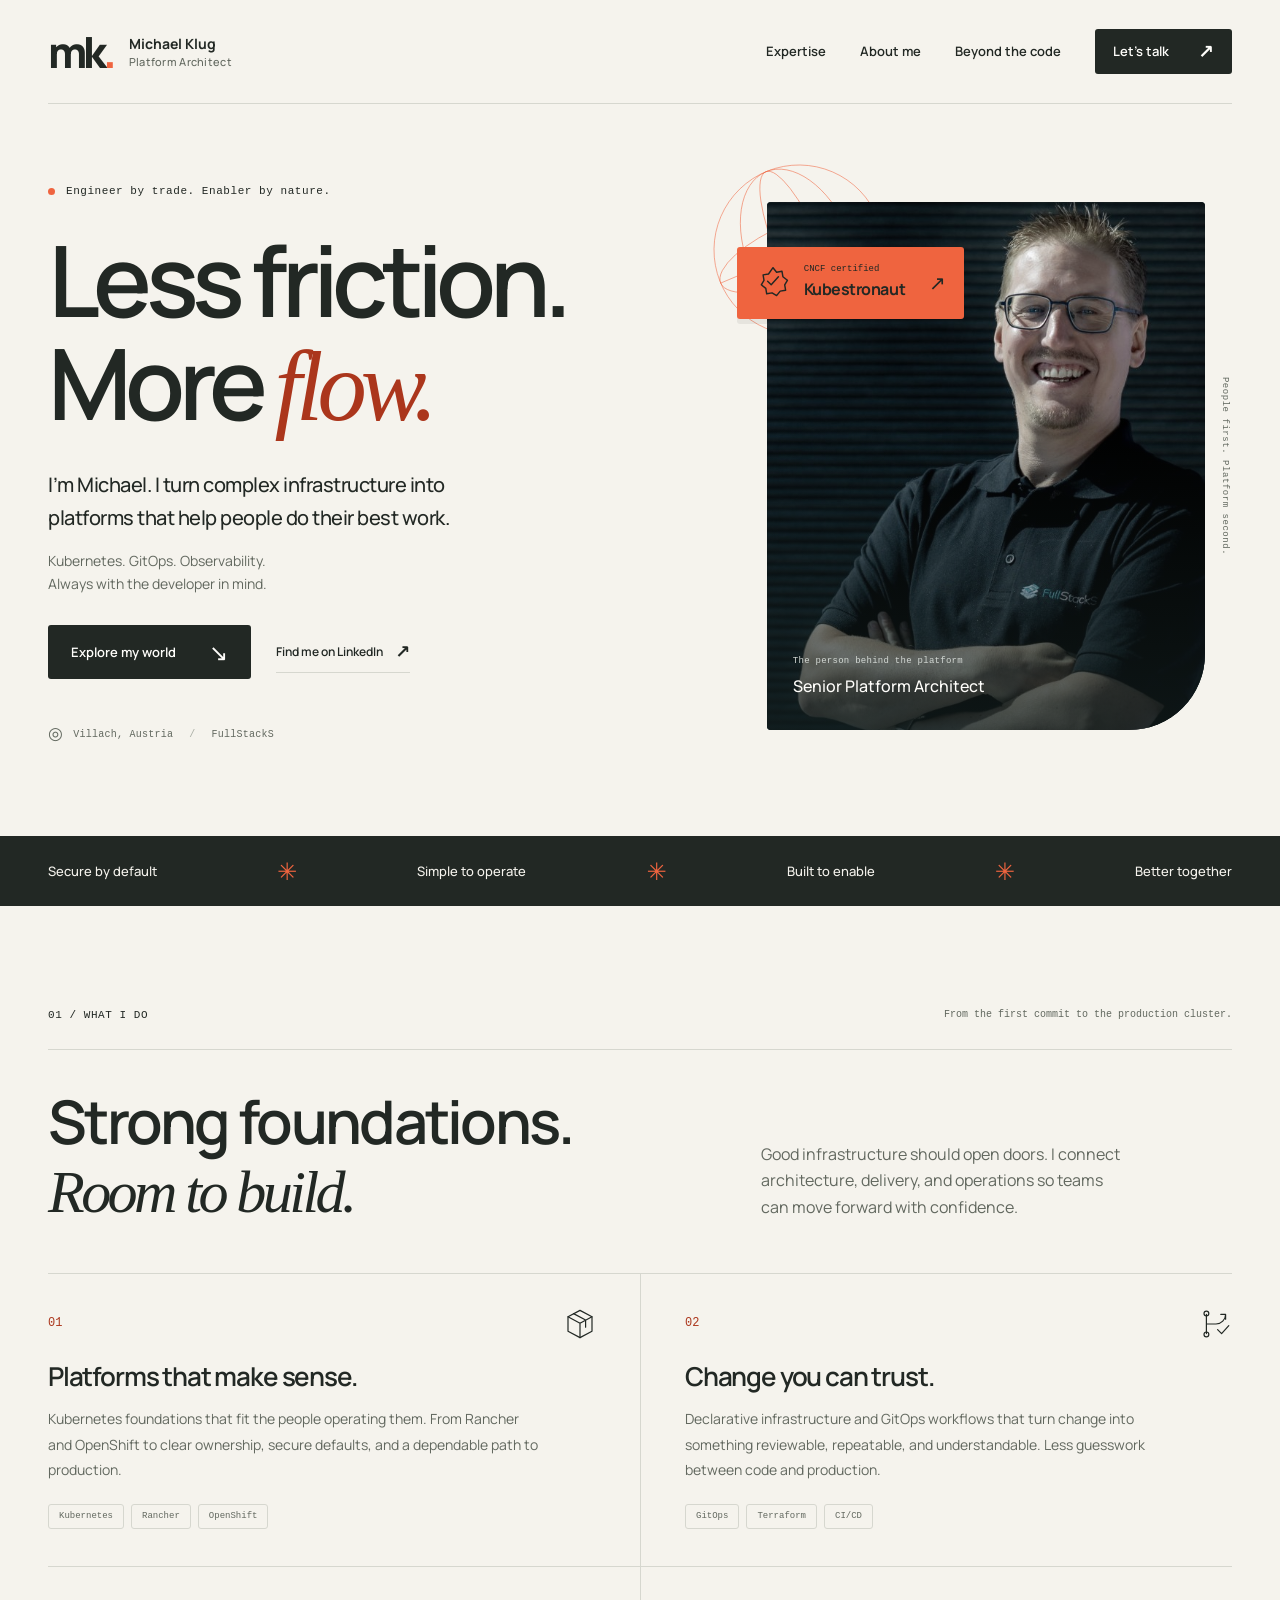
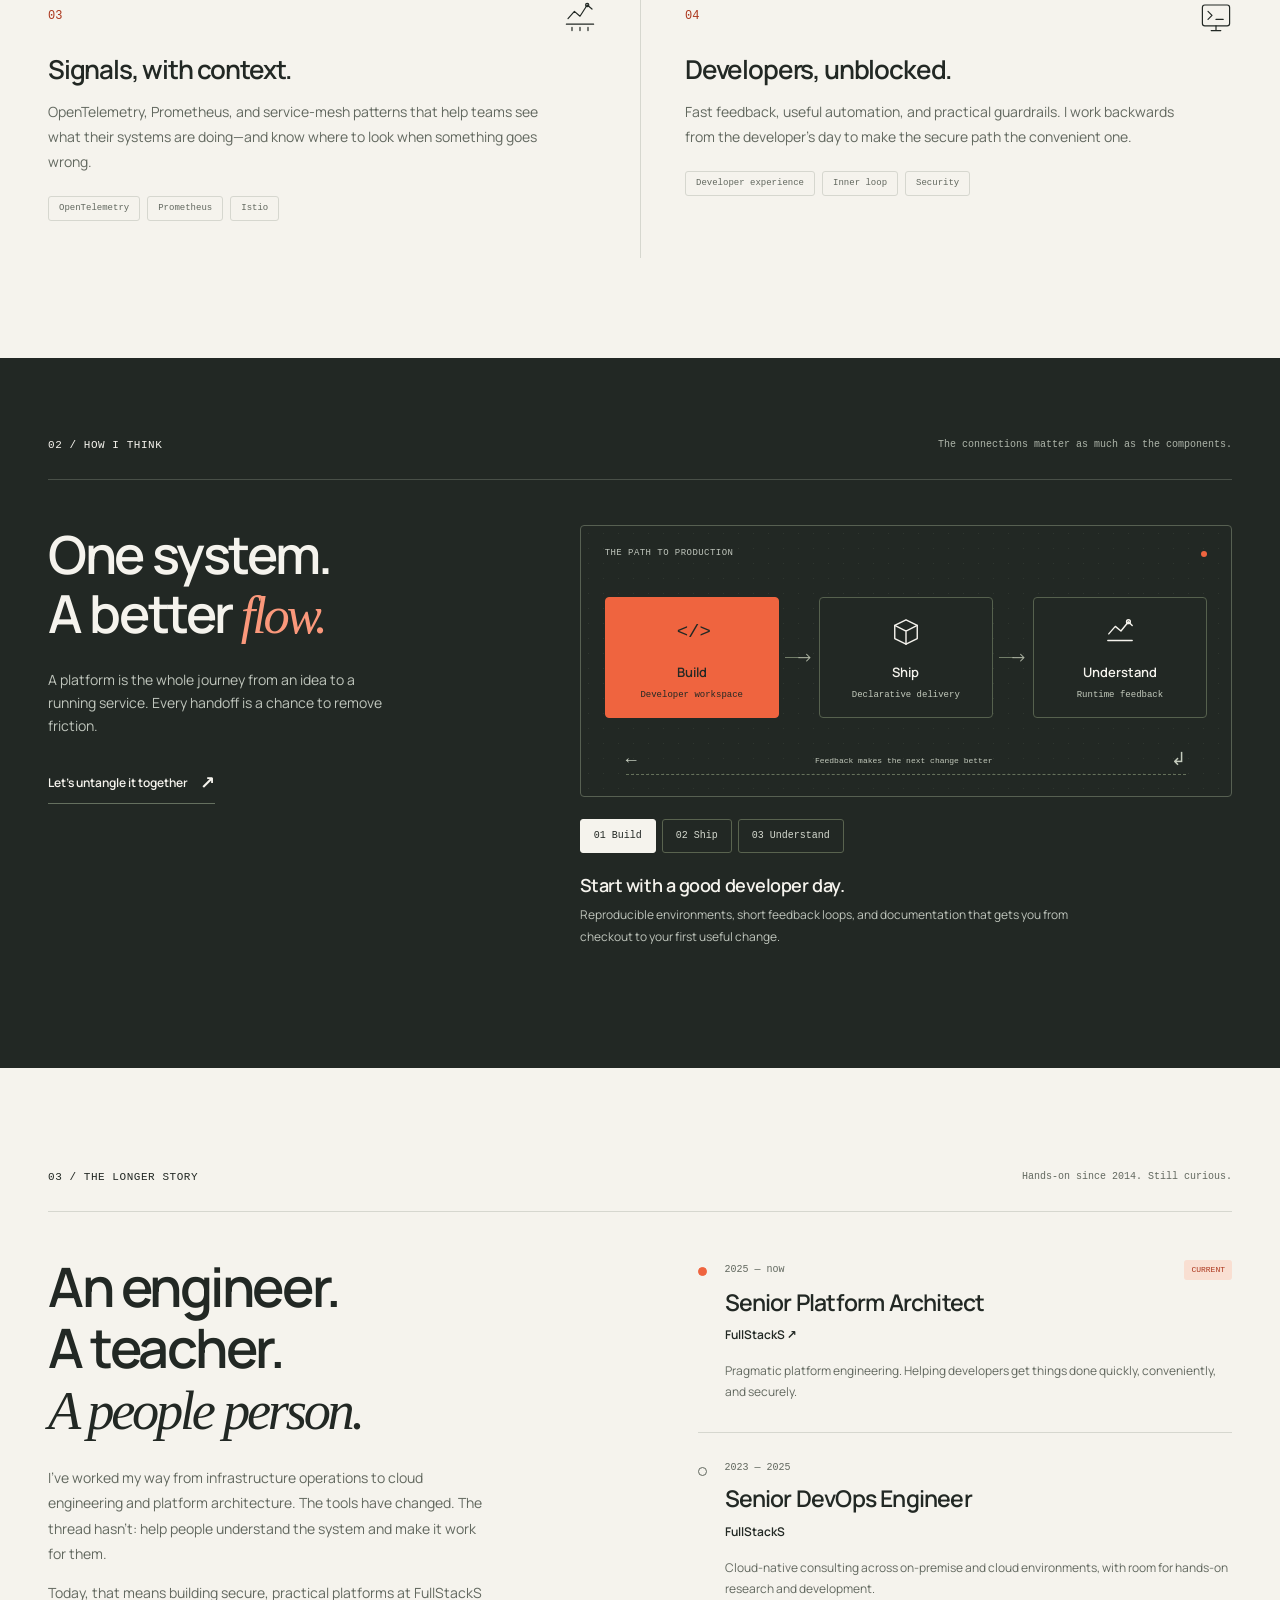
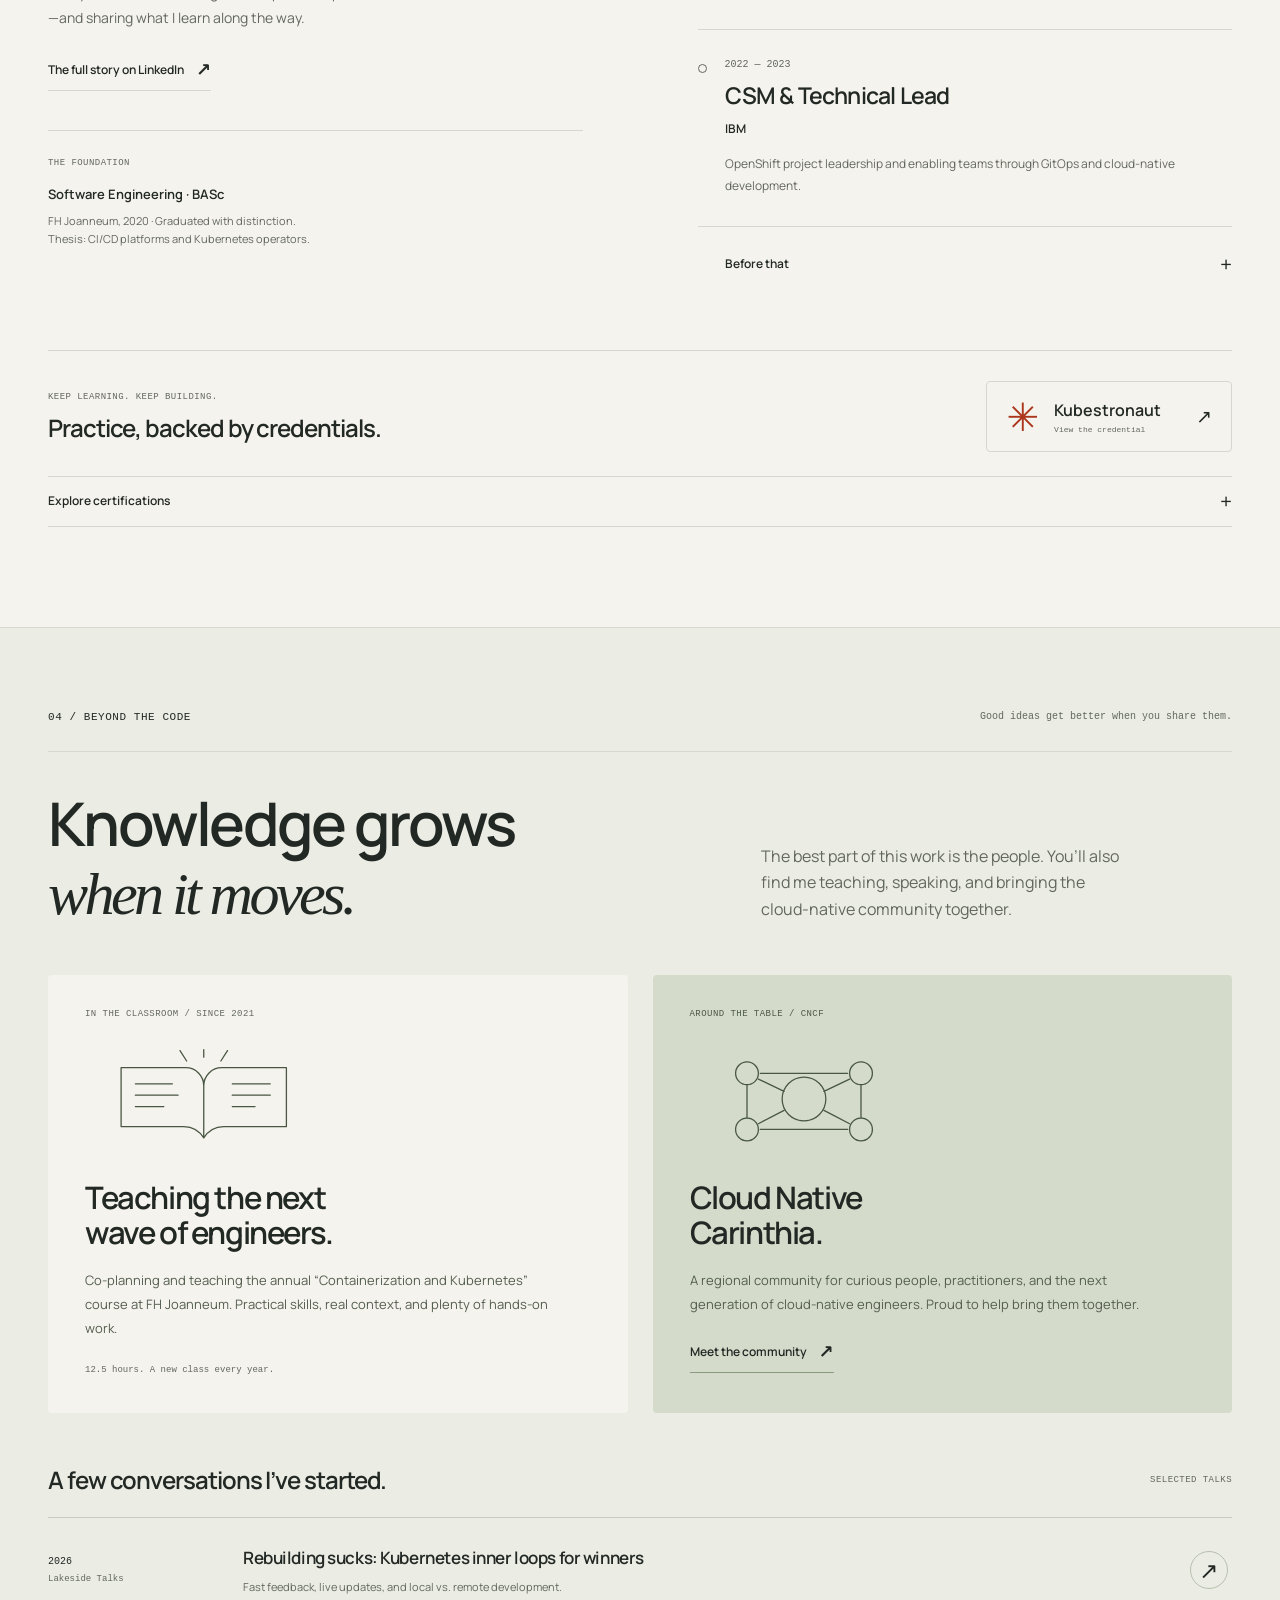
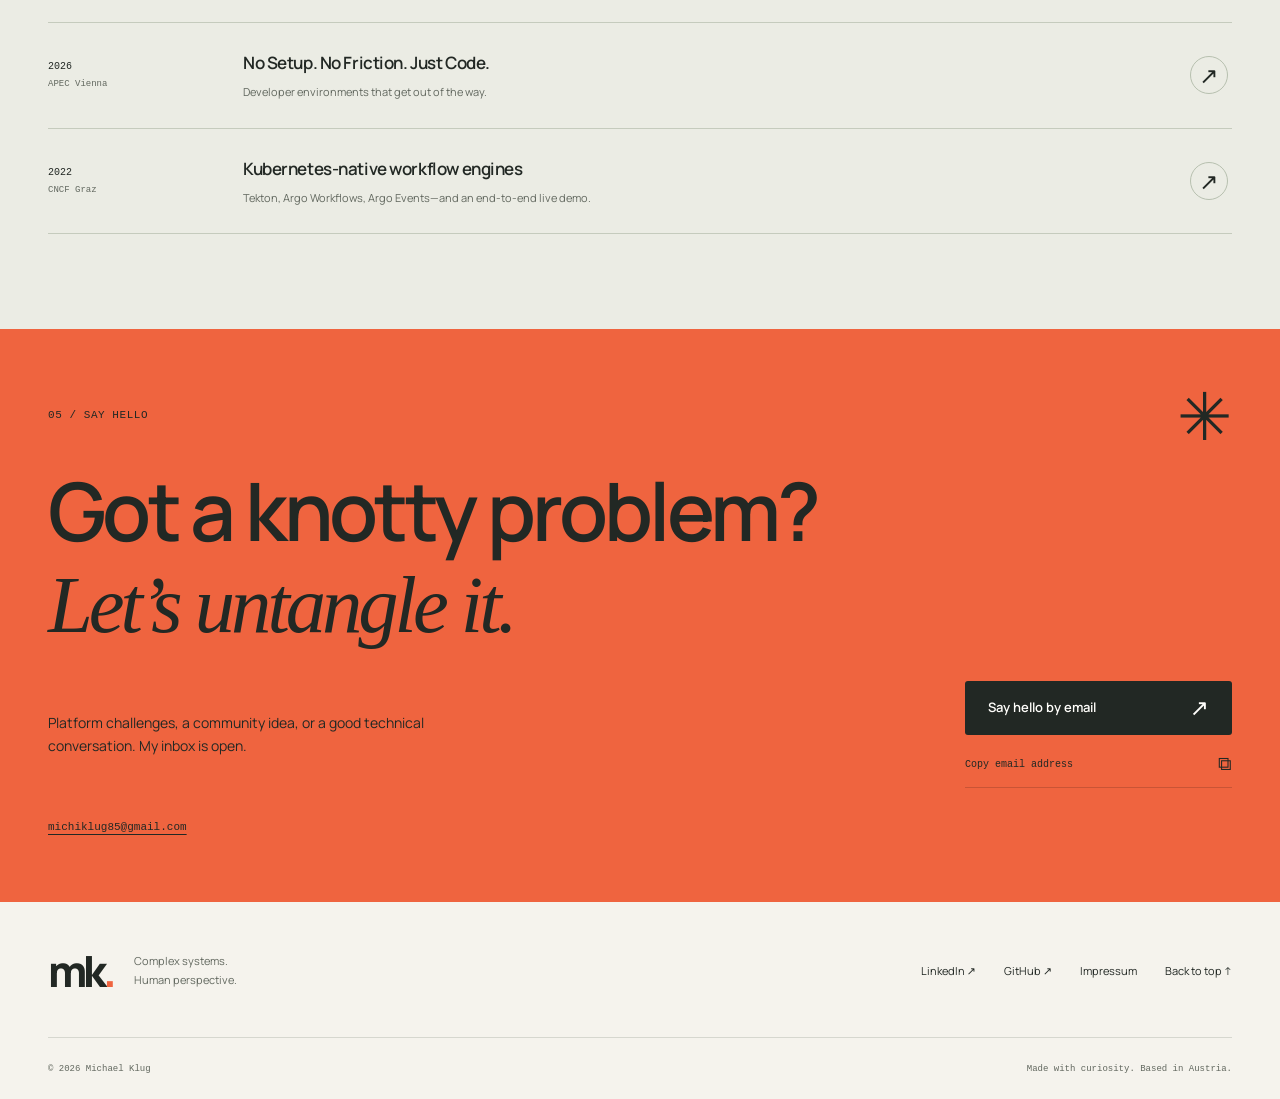
==== commit 3fc5215f: "Rebuild homepage with editorial design and interactive platform journey" ====
--- a/index.html
+++ b/index.html
@@ -1,76 +1,64 @@
 <!doctype html>
 <html lang="en">
   <head>
-    <meta charset="UTF-8" />
-    <meta name="viewport" content="width=device-width, initial-scale=1.0" />
-
-    <title>Michael Klug — Senior Platform Architect &amp; Kubestronaut</title>
+    <meta charset="utf-8" />
+    <meta name="viewport" content="width=device-width, initial-scale=1" />
+    <title>Michael Klug — Less friction. More flow.</title>
     <meta
       name="description"
-      content="Michael Klug is a Senior Platform Architect at FullStackS and a Kubestronaut from Villach, Austria. He builds secure, developer-friendly platforms with Kubernetes, Rancher, OpenShift, GitOps and OpenTelemetry."
+      content="Michael Klug, Senior Platform Architect and Kubestronaut. Kubernetes, GitOps, observability, and a better developer experience. Based in Villach, Austria."
     />
-    <meta name="author" content="Michael Klug" />
-    <meta name="color-scheme" content="dark light" />
-    <meta name="theme-color" content="#0b0d12" media="(prefers-color-scheme: dark)" />
-    <meta name="theme-color" content="#f5f3ee" media="(prefers-color-scheme: light)" />
-    <link rel="canonical" href="https://sadomasupilami.github.io/mklug-homepage/" />
-
-    <meta property="og:type" content="profile" />
-    <meta property="og:site_name" content="Michael Klug" />
-    <meta property="og:title" content="Michael Klug — Senior Platform Architect &amp; Kubestronaut" />
+    <meta name="theme-color" content="#f5f3ed" />
+    <meta name="color-scheme" content="light" />
+    <link
+      rel="canonical"
+      href="https://sadomasupilami.github.io/mklug-homepage/"
+    />
+    <link rel="icon" href="assets/favicon.svg" type="image/svg+xml" />
+    <link
+      rel="preload"
+      href="assets/manrope.ttf"
+      as="font"
+      type="font/ttf"
+      crossorigin
+    />
+    <link rel="stylesheet" href="styles.css" />
+    <meta property="og:type" content="website" />
+    <meta
+      property="og:title"
+      content="Michael Klug — Less friction. More flow."
+    />
     <meta
       property="og:description"
-      content="The secure path, the easy path. Cloud-native platforms developers actually want to use."
+      content="Cloud-native architecture with a human perspective. Platform engineering, developer experience, and the people behind the systems."
     />
-    <meta property="og:url" content="https://sadomasupilami.github.io/mklug-homepage/" />
+    <meta
+      property="og:url"
+      content="https://sadomasupilami.github.io/mklug-homepage/"
+    />
     <meta
       property="og:image"
       content="https://sadomasupilami.github.io/mklug-homepage/assets/social-card.png"
     />
-    <meta property="og:image:type" content="image/png" />
+    <meta
+      property="og:image:alt"
+      content="Michael Klug. Less friction. More flow. Platform engineering, with a human perspective."
+    />
     <meta property="og:image:width" content="1200" />
     <meta property="og:image:height" content="630" />
-    <meta
-      property="og:image:alt"
-      content="Michael Klug, Senior Platform Architect: the secure path, the easy path."
-    />
     <meta name="twitter:card" content="summary_large_image" />
     <meta
       name="twitter:image"
       content="https://sadomasupilami.github.io/mklug-homepage/assets/social-card.png"
     />
-
-    <link rel="icon" href="assets/favicon.svg" type="image/svg+xml" />
-    <link rel="apple-touch-icon" href="assets/apple-touch-icon.png" />
-    <link rel="preload" href="assets/fonts/bricolage-grotesque.woff2" as="font" type="font/woff2" crossorigin />
-    <link rel="preload" href="assets/fonts/geist.woff2" as="font" type="font/woff2" crossorigin />
-    <link rel="stylesheet" href="styles.css" />
-
-    <script>
-      (function () {
-        try {
-          var theme = localStorage.getItem("theme");
-          if (theme === "light" || theme === "dark") {
-            document.documentElement.dataset.theme = theme;
-          }
-        } catch (error) {}
-        var root = document.documentElement;
-        root.classList.add("js");
-        window.setTimeout(function () {
-          if (!window.__mkReady) root.classList.add("no-reveal");
-        }, 2500);
-      })();
-    </script>
-
     <script type="application/ld+json">
       {
         "@context": "https://schema.org",
         "@type": "Person",
         "name": "Michael Klug",
         "jobTitle": "Senior Platform Architect",
+        "url": "https://sadomasupilami.github.io/mklug-homepage/",
         "image": "https://sadomasupilami.github.io/mklug-homepage/assets/michael-klug-profile.jpg",
-        "url": "https://sadomasupilami.github.io/mklug-homepage/",
-        "email": "mailto:michiklug85@gmail.com",
         "sameAs": [
           "https://www.linkedin.com/in/michi-klug/",
           "https://github.com/sadoMasupilami",
@@ -85,847 +73,808 @@
           "@type": "Place",
           "name": "Villach, Carinthia, Austria"
         },
-        "alumniOf": {
-          "@type": "CollegeOrUniversity",
-          "name": "FH Joanneum"
-        },
-        "knowsLanguage": ["de", "en"],
+        "alumniOf": { "@type": "CollegeOrUniversity", "name": "FH Joanneum" },
         "knowsAbout": [
           "Platform Engineering",
-          "Developer Experience",
           "Kubernetes",
           "Rancher",
           "OpenShift",
           "GitOps",
-          "Argo CD",
-          "Infrastructure as Code",
-          "Platform Security",
+          "Developer Experience",
           "OpenTelemetry",
           "Istio",
-          "Prometheus"
+          "Platform Security"
         ],
-        "hasCredential": [
-          { "@type": "EducationalOccupationalCredential", "name": "Kubestronaut", "credentialCategory": "Certification" },
-          { "@type": "EducationalOccupationalCredential", "name": "Certified Kubernetes Administrator", "credentialCategory": "Certification" },
-          { "@type": "EducationalOccupationalCredential", "name": "Certified Kubernetes Application Developer", "credentialCategory": "Certification" },
-          { "@type": "EducationalOccupationalCredential", "name": "Certified Kubernetes Security Specialist", "credentialCategory": "Certification" },
-          { "@type": "EducationalOccupationalCredential", "name": "Certified GitOps Associate", "credentialCategory": "Certification" },
-          { "@type": "EducationalOccupationalCredential", "name": "Certified Argo Project Associate", "credentialCategory": "Certification" },
-          { "@type": "EducationalOccupationalCredential", "name": "Istio Certified Associate", "credentialCategory": "Certification" },
-          { "@type": "EducationalOccupationalCredential", "name": "Prometheus Certified Associate", "credentialCategory": "Certification" }
-        ]
+        "hasCredential": {
+          "@type": "EducationalOccupationalCredential",
+          "name": "Kubestronaut",
+          "url": "https://www.credly.com/badges/746972d2-5711-49da-adb9-190c93b9d49b/linked_in_profile"
+        }
       }
     </script>
+    <script src="script.js" defer></script>
   </head>
-
-  <body>
+  <body id="top">
     <a class="skip-link" href="#main">Skip to content</a>
-
-    <svg class="sprite" aria-hidden="true" focusable="false">
-      <symbol id="i-arrow" viewBox="0 0 20 20"><path d="M4 10h12M11 5l5 5-5 5" /></symbol>
-      <symbol id="i-external" viewBox="0 0 20 20"><path d="M6 14 14 6M7.5 6H14v6.5" /></symbol>
-      <symbol id="i-copy" viewBox="0 0 20 20"><rect x="7" y="7" width="9" height="9" rx="2" /><path d="M13 7V5.5A1.5 1.5 0 0 0 11.5 4h-6A1.5 1.5 0 0 0 4 5.5v6A1.5 1.5 0 0 0 5.5 13H7" /></symbol>
-      <symbol id="i-check" viewBox="0 0 20 20"><path d="m5 10.5 3.2 3L15 6.5" /></symbol>
-      <symbol id="i-pin" viewBox="0 0 20 20"><path d="M10 17s5-4.6 5-8.5a5 5 0 0 0-10 0C5 12.4 10 17 10 17z" /><circle cx="10" cy="8.5" r="1.8" /></symbol>
-      <symbol id="i-helm" viewBox="0 0 32 32">
-        <circle cx="16" cy="16" r="9.5" />
-        <circle cx="16" cy="16" r="3" />
-        <path d="M16 3v10M16 19v10M3 16h10M19 16h10M6.8 6.8l7.1 7.1M18.1 18.1l7.1 7.1M25.2 6.8l-7.1 7.1M13.9 18.1l-7.1 7.1" />
-      </symbol>
-    </svg>
-
     <header class="site-header" data-header>
-      <div class="container header-inner">
-        <a class="brand" href="#top" aria-label="Michael Klug, back to top">
-          <span class="brand-mark" aria-hidden="true">mk<i></i></span>
-          <span class="brand-text">
-            <strong>Michael Klug</strong>
-            <small>Platform Architect</small>
-          </span>
-        </a>
-
-        <nav class="site-nav" id="site-nav" aria-label="Main" data-nav>
-          <a href="#focus">Focus</a>
-          <a href="#approach">Approach</a>
-          <a href="#career">Career</a>
-          <a href="#talks">Talks</a>
-          <a href="#credentials">Credentials</a>
-          <a href="#about">About</a>
-          <a class="nav-cta" href="#contact">Let’s talk</a>
+      <div class="shell header-inner">
+        <a class="brand" href="#top" aria-label="Michael Klug, home"
+          ><span class="brand-symbol" aria-hidden="true"
+            >m<span>k</span><i>.</i></span
+          ><span class="brand-name"
+            >Michael Klug<span>Platform Architect</span></span
+          ></a
+        >
+        <button
+          class="menu-toggle"
+          type="button"
+          aria-expanded="false"
+          aria-controls="navigation"
+          hidden
+          data-menu-toggle
+        >
+          <span data-menu-label>Menu</span
+          ><span class="menu-icon" aria-hidden="true"></span>
+        </button>
+        <nav
+          class="navigation"
+          id="navigation"
+          aria-label="Main navigation"
+          data-menu
+        >
+          <a href="#expertise">Expertise</a><a href="#about">About me</a
+          ><a href="#community">Beyond the code</a
+          ><a class="nav-contact" href="#contact"
+            >Let’s talk <span aria-hidden="true">↗</span></a
+          >
         </nav>
-
-        <div class="header-actions">
-          <button class="icon-button theme-toggle" type="button" data-theme-toggle aria-label="Switch color theme">
-            <svg class="icon-sun" viewBox="0 0 20 20" aria-hidden="true">
-              <circle cx="10" cy="10" r="3.4" />
-              <path d="M10 2.5v1.8M10 15.7v1.8M2.5 10h1.8M15.7 10h1.8M4.7 4.7l1.3 1.3M14 14l1.3 1.3M4.7 15.3 6 14M14 6l1.3-1.3" />
-            </svg>
-            <svg class="icon-moon" viewBox="0 0 20 20" aria-hidden="true">
-              <path d="M15.8 12.4A6.5 6.5 0 0 1 7.6 4.2a6.5 6.5 0 1 0 8.2 8.2z" />
-            </svg>
-          </button>
-          <button
-            class="icon-button menu-toggle"
-            type="button"
-            aria-expanded="false"
-            aria-controls="site-nav"
-            data-menu-toggle
-          >
-            <span class="sr-only">Open menu</span>
-            <span class="menu-lines" aria-hidden="true"><i></i><i></i></span>
-          </button>
-        </div>
       </div>
     </header>
-
     <main id="main">
-      <!-- Hero -->
-      <section class="hero" id="top" aria-labelledby="hero-title">
-        <div class="hero-backdrop" aria-hidden="true"></div>
-        <div class="container hero-grid">
-          <div class="hero-copy">
-            <p class="hero-kicker reveal">
-              <span class="status-dot" aria-hidden="true"></span>
-              Senior Platform Architect · Kubestronaut · Villach, AT
-            </p>
-            <h1 id="hero-title" class="hero-title reveal" style="--d: 1">
-              <span>The secure path,</span>
-              <span class="accent-line">the easy path.</span>
-            </h1>
-            <p class="hero-lede reveal" style="--d: 2">
-              I’m Michael Klug. I design cloud-native platforms on Kubernetes, Rancher and
-              OpenShift that make doing the right thing the fastest thing — so developers ship
-              with confidence instead of wrestling with infrastructure.
-            </p>
-            <div class="hero-actions reveal" style="--d: 3">
-              <a class="button button-primary" href="mailto:michiklug85@gmail.com">
-                Start a conversation
-                <svg class="icon" aria-hidden="true"><use href="#i-arrow" /></svg>
-              </a>
-              <a class="button button-ghost" href="#focus">See what I work on</a>
+      <section class="hero shell" aria-labelledby="hero-title">
+        <div class="hero-copy">
+          <p class="eyebrow">
+            <span class="status-dot" aria-hidden="true"></span> Engineer by
+            trade. Enabler by nature.
+          </p>
+          <h1 id="hero-title">Less friction.<br />More <em>flow.</em></h1>
+          <p class="hero-intro">
+            I’m Michael. I turn complex infrastructure into platforms that help
+            people do their best work.
+          </p>
+          <p class="hero-detail">
+            Kubernetes. GitOps. Observability.<br />Always with the developer in
+            mind.
+          </p>
+          <div class="hero-actions">
+            <a class="button button-dark" href="#expertise"
+              >Explore my world <span aria-hidden="true">↘</span></a
+            ><a
+              class="link-arrow"
+              href="https://www.linkedin.com/in/michi-klug/"
+              target="_blank"
+              rel="noopener noreferrer"
+              >Find me on LinkedIn <span aria-hidden="true">↗</span></a
+            >
+          </div>
+          <div class="hero-footnote">
+            <span class="location-mark" aria-hidden="true">◎</span> Villach,
+            Austria <span class="footnote-divider">/</span> FullStackS
+          </div>
+        </div>
+        <div class="hero-portrait">
+          <svg
+            class="portrait-lines"
+            viewBox="0 0 360 360"
+            fill="none"
+            aria-hidden="true"
+          >
+            <circle cx="180" cy="180" r="170" />
+            <ellipse
+              cx="180"
+              cy="180"
+              rx="105"
+              ry="170"
+              transform="rotate(-35 180 180)"
+            />
+            <ellipse
+              cx="180"
+              cy="180"
+              rx="45"
+              ry="170"
+              transform="rotate(-35 180 180)"
+            />
+            <ellipse
+              cx="180"
+              cy="180"
+              rx="170"
+              ry="58"
+              transform="rotate(-35 180 180)"
+            />
+            <path d="M41 277 319 83" />
+          </svg>
+          <figure class="portrait-frame">
+            <img
+              src="assets/michael-klug-profile.jpg"
+              alt="Michael Klug smiling, with his arms crossed"
+              width="600"
+              height="900"
+              fetchpriority="high"
+              decoding="async"
+            />
+            <figcaption>
+              <span class="portrait-caption-label"
+                >The person behind the platform</span
+              ><span>Senior Platform Architect</span>
+            </figcaption>
+          </figure>
+          <a
+            class="credential-stamp"
+            href="https://www.credly.com/badges/746972d2-5711-49da-adb9-190c93b9d49b/linked_in_profile"
+            target="_blank"
+            rel="noopener noreferrer"
+            ><svg viewBox="0 0 40 40" fill="none" aria-hidden="true">
+              <path
+                d="m20 3 4 5 6-1 1 6 5 4-3 5 1 6-6 1-4 5-5-3-6 1-1-6-5-4 3-5-1-6 6-1Z"
+              />
+              <path d="m14 18 4 4 8-9" /></svg
+            ><span
+              ><small>CNCF certified</small><strong>Kubestronaut</strong></span
+            ><span class="stamp-arrow" aria-hidden="true">↗</span></a
+          >
+          <span class="portrait-side-note" aria-hidden="true"
+            >People first. Platform second.</span
+          >
+        </div>
+      </section>
+      <div class="principles-strip">
+        <div class="shell principles-inner">
+          <span>Secure by default</span
+          ><span class="strip-star" aria-hidden="true">✳</span
+          ><span>Simple to operate</span
+          ><span class="strip-star" aria-hidden="true">✳</span
+          ><span>Built to enable</span
+          ><span class="strip-star" aria-hidden="true">✳</span
+          ><span>Better together</span>
+        </div>
+      </div>
+      <section
+        class="section shell"
+        id="expertise"
+        aria-labelledby="expertise-title"
+      >
+        <div class="section-top">
+          <p class="section-index">01 / What I do</p>
+          <p class="section-note">
+            From the first commit to the production cluster.
+          </p>
+        </div>
+        <div class="section-heading">
+          <h2 id="expertise-title">
+            Strong foundations.<br /><em>Room to build.</em>
+          </h2>
+          <p>
+            Good infrastructure should open doors. I connect architecture,
+            delivery, and operations so teams can move forward with confidence.
+          </p>
+        </div>
+        <div class="expertise-grid">
+          <article class="expertise-item">
+            <div class="expertise-top">
+              <span class="item-number">01</span
+              ><svg
+                class="line-icon"
+                viewBox="0 0 40 40"
+                fill="none"
+                aria-hidden="true"
+              >
+                <path d="m20 3 15 8v18l-15 8-15-8V11Z" />
+                <path d="m5 11 15 8 15-8M20 19v18M12 7l15 8v9" />
+              </svg>
             </div>
-          </div>
-
-          <div class="hero-visual reveal" style="--d: 2">
-            <figure class="portrait">
-              <picture>
-                <source srcset="assets/michael-klug-profile.webp" type="image/webp" />
-                <img
-                  src="assets/michael-klug-profile.jpg"
-                  alt="Portrait of Michael Klug, smiling, arms crossed, in a dark FullStackS polo shirt"
-                  width="600"
-                  height="900"
-                  decoding="async"
-                  fetchpriority="high"
+            <h3>Platforms that make sense.</h3>
+            <p>
+              Kubernetes foundations that fit the people operating them. From
+              Rancher and OpenShift to clear ownership, secure defaults, and a
+              dependable path to production.
+            </p>
+            <ul class="tags" aria-label="Platform technologies">
+              <li>Kubernetes</li>
+              <li>Rancher</li>
+              <li>OpenShift</li>
+            </ul>
+          </article>
+          <article class="expertise-item">
+            <div class="expertise-top">
+              <span class="item-number">02</span
+              ><svg
+                class="line-icon"
+                viewBox="0 0 40 40"
+                fill="none"
+                aria-hidden="true"
+              >
+                <path d="M8 8v24M8 20h12a12 12 0 0 0 12-12M26 8h6v6" />
+                <circle cx="8" cy="7" r="3" />
+                <circle cx="8" cy="33" r="3" />
+                <path d="m22 27 5 5 9-10" />
+              </svg>
+            </div>
+            <h3>Change you can trust.</h3>
+            <p>
+              Declarative infrastructure and GitOps workflows that turn change
+              into something reviewable, repeatable, and understandable. Less
+              guesswork between code and production.
+            </p>
+            <ul class="tags" aria-label="Delivery technologies">
+              <li>GitOps</li>
+              <li>Terraform</li>
+              <li>CI/CD</li>
+            </ul>
+          </article>
+          <article class="expertise-item">
+            <div class="expertise-top">
+              <span class="item-number">03</span
+              ><svg
+                class="line-icon"
+                viewBox="0 0 40 40"
+                fill="none"
+                aria-hidden="true"
+              >
+                <path
+                  d="M3 29h34M5 22l8-9 7 6 9-14 6 5M10 33v4M20 33v4M30 33v4"
                 />
-              </picture>
-              <figcaption class="pod-status">
-                <span class="pod-name">pod/michael-klug</span>
-                <span class="pod-state"><i aria-hidden="true"></i>Running · 1/1</span>
-              </figcaption>
-            </figure>
-
-            <div class="orbit-badge" aria-hidden="true">
-              <svg viewBox="0 0 120 120" class="orbit-text">
-                <defs>
-                  <path id="orbit-path" d="M60 60m-46 0a46 46 0 1 1 92 0a46 46 0 1 1-92 0" />
-                </defs>
-                <text>
-                  <textPath href="#orbit-path">KUBESTRONAUT · CNCF · KUBESTRONAUT · CNCF ·</textPath>
-                </text>
+                <circle cx="29" cy="5" r="2" />
               </svg>
-              <svg class="orbit-helm"><use href="#i-helm" /></svg>
             </div>
-
-            <div class="float-chip chip-company">
-              <small>currently</small>
-              <strong>FullStackS</strong>
+            <h3>Signals, with context.</h3>
+            <p>
+              OpenTelemetry, Prometheus, and service-mesh patterns that help
+              teams see what their systems are doing—and know where to look when
+              something goes wrong.
+            </p>
+            <ul class="tags" aria-label="Observability technologies">
+              <li>OpenTelemetry</li>
+              <li>Prometheus</li>
+              <li>Istio</li>
+            </ul>
+          </article>
+          <article class="expertise-item">
+            <div class="expertise-top">
+              <span class="item-number">04</span
+              ><svg
+                class="line-icon"
+                viewBox="0 0 40 40"
+                fill="none"
+                aria-hidden="true"
+              >
+                <rect x="3" y="5" width="34" height="26" rx="3" />
+                <path d="m10 13 5 5-5 5M20 23h9M14 37h12M20 31v6" />
+              </svg>
             </div>
-          </div>
-        </div>
-
-        <div class="container">
-          <dl class="stat-strip reveal" style="--d: 3">
-            <div>
-              <dt>In infrastructure since</dt>
-              <dd>2014</dd>
+            <h3>Developers, unblocked.</h3>
+            <p>
+              Fast feedback, useful automation, and practical guardrails. I work
+              backwards from the developer’s day to make the secure path the
+              convenient one.
+            </p>
+            <ul class="tags" aria-label="Developer experience topics">
+              <li>Developer experience</li>
+              <li>Inner loop</li>
+              <li>Security</li>
+            </ul>
+          </article>
+        </div>
+      </section>
+      <section class="flow-section" id="approach" aria-labelledby="flow-title">
+        <div class="shell">
+          <div class="section-top">
+            <p class="section-index">02 / How I think</p>
+            <p class="section-note">
+              The connections matter as much as the components.
+            </p>
+          </div>
+          <div class="flow-layout">
+            <div class="flow-intro">
+              <h2 id="flow-title">One system.<br />A better <em>flow.</em></h2>
+              <p>
+                A platform is the whole journey from an idea to a running
+                service. Every handoff is a chance to remove friction.
+              </p>
+              <a class="link-arrow" href="#contact"
+                >Let’s untangle it together <span aria-hidden="true">↗</span></a
+              >
             </div>
-            <div>
-              <dt>Hands-on Kubernetes since</dt>
-              <dd>2018</dd>
+            <div class="flow-explorer">
+              <div
+                class="flow-board"
+                role="group"
+                aria-label="Platform journey: build, ship, understand"
+              >
+                <div class="board-top">
+                  <span class="board-label">The path to production</span
+                  ><span class="board-dot" aria-hidden="true"></span>
+                </div>
+                <div class="flow-path">
+                  <div class="flow-node is-active" data-flow-node="build">
+                    <span class="node-symbol" aria-hidden="true">&lt;/&gt;</span
+                    ><strong>Build</strong><small>Developer workspace</small>
+                  </div>
+                  <span class="flow-connector" aria-hidden="true"
+                    ><span></span>→</span
+                  >
+                  <div class="flow-node" data-flow-node="ship">
+                    <svg
+                      class="node-symbol"
+                      viewBox="0 0 32 32"
+                      fill="none"
+                      aria-hidden="true"
+                    >
+                      <path d="m16 3 12 6v14l-12 6-12-6V9Z" />
+                      <path d="m4 9 12 6 12-6M16 15v14" /></svg
+                    ><strong>Ship</strong><small>Declarative delivery</small>
+                  </div>
+                  <span class="flow-connector" aria-hidden="true"
+                    ><span></span>→</span
+                  >
+                  <div class="flow-node" data-flow-node="understand">
+                    <svg
+                      class="node-symbol"
+                      viewBox="0 0 32 32"
+                      fill="none"
+                      aria-hidden="true"
+                    >
+                      <path d="M3 25h26M4 18l7-8 6 5 8-10 4 4" />
+                      <circle cx="25" cy="5" r="2" /></svg
+                    ><strong>Understand</strong><small>Runtime feedback</small>
+                  </div>
+                </div>
+                <div class="feedback-line" aria-hidden="true">
+                  <span>←</span
+                  ><span>Feedback makes the next change better</span
+                  ><span>↲</span>
+                </div>
+              </div>
+              <div
+                class="flow-controls"
+                role="group"
+                aria-label="Explore each stage"
+                data-flow-controls
+                hidden
+              >
+                <button
+                  type="button"
+                  class="is-active"
+                  aria-pressed="true"
+                  data-flow="build"
+                >
+                  01 Build</button
+                ><button type="button" aria-pressed="false" data-flow="ship">
+                  02 Ship</button
+                ><button
+                  type="button"
+                  aria-pressed="false"
+                  data-flow="understand"
+                >
+                  03 Understand
+                </button>
+              </div>
+              <div
+                class="flow-description"
+                aria-live="polite"
+                aria-atomic="true"
+                data-flow-description
+              >
+                <h3>Start with a good developer day.</h3>
+                <p>
+                  Reproducible environments, short feedback loops, and
+                  documentation that gets you from checkout to your first useful
+                  change.
+                </p>
+              </div>
+              <noscript
+                ><p class="flow-fallback">
+                  Ship through reviewed, declarative changes. Understand the
+                  result through traces, metrics, and logs, then feed what you
+                  learn back into development.
+                </p></noscript
+              >
             </div>
-            <div>
-              <dt>Teaching at FH Joanneum since</dt>
-              <dd>2021</dd>
+          </div>
+        </div>
+      </section>
+      <section
+        class="section shell about-section"
+        id="about"
+        aria-labelledby="about-title"
+      >
+        <div class="section-top">
+          <p class="section-index">03 / The longer story</p>
+          <p class="section-note">Hands-on since 2014. Still curious.</p>
+        </div>
+        <div class="about-layout">
+          <div class="about-intro">
+            <h2 id="about-title">
+              An engineer.<br />A teacher.<br /><em>A people person.</em>
+            </h2>
+            <p>
+              I’ve worked my way from infrastructure operations to cloud
+              engineering and platform architecture. The tools have changed. The
+              thread hasn’t: help people understand the system and make it work
+              for them.
+            </p>
+            <p>
+              Today, that means building secure, practical platforms at
+              FullStackS—and sharing what I learn along the way.
+            </p>
+            <a
+              class="link-arrow"
+              href="https://www.linkedin.com/in/michi-klug/"
+              target="_blank"
+              rel="noopener noreferrer"
+              >The full story on LinkedIn <span aria-hidden="true">↗</span></a
+            >
+            <div class="education">
+              <span class="mini-label">The foundation</span
+              ><strong>Software Engineering · BASc</strong>
+              <p>
+                FH Joanneum, 2020 · Graduated with distinction.<br />Thesis:
+                CI/CD platforms and Kubernetes operators.
+              </p>
             </div>
-            <div>
-              <dt>Kubernetes certifications</dt>
-              <dd>5<span>/5</span></dd>
-            </div>
-          </dl>
-        </div>
-      </section>
-
-      <!-- Stack marquee -->
-      <div class="marquee" aria-label="Technologies I work with">
-        <ul class="marquee-track">
-          <li>Kubernetes</li>
-          <li>Rancher</li>
-          <li>OpenShift</li>
-          <li>Argo CD</li>
-          <li>Terraform</li>
-          <li>GitLab CI</li>
-          <li>OpenTelemetry</li>
-          <li>Istio</li>
-          <li>Prometheus</li>
-          <li>Tekton</li>
-          <li>Argo Workflows</li>
-          <li>AWS</li>
-        </ul>
-        <ul class="marquee-track" aria-hidden="true">
-          <li>Kubernetes</li>
-          <li>Rancher</li>
-          <li>OpenShift</li>
-          <li>Argo CD</li>
-          <li>Terraform</li>
-          <li>GitLab CI</li>
-          <li>OpenTelemetry</li>
-          <li>Istio</li>
-          <li>Prometheus</li>
-          <li>Tekton</li>
-          <li>Argo Workflows</li>
-          <li>AWS</li>
-        </ul>
-      </div>
-
-      <!-- Focus -->
-      <section class="section" id="focus" aria-labelledby="focus-title">
-        <div class="container">
-          <header class="section-head reveal">
-            <p class="section-label"><span>01</span> Focus</p>
-            <h2 id="focus-title">From code to cloud, <em>without the handoffs.</em></h2>
-            <p>
-              Strong platforms are more than clusters and pipelines. They connect architecture,
-              operations and the daily developer experience into one dependable system.
-            </p>
-          </header>
-
-          <div class="bento">
-            <article class="card card-feature reveal" data-spotlight>
-              <div class="card-top">
-                <span class="card-index">01</span>
-                <span class="card-chip">2026 talk topic</span>
-              </div>
-              <div class="feature-body">
-                <div>
-                  <h3>Developer experience</h3>
-                  <p>
-                    Inner loops, ready-to-code environments and golden paths that remove setup and
-                    infrastructure friction — so a change reaches a running cluster in seconds,
-                    not after another full rebuild.
-                  </p>
-                  <ul class="tags" aria-label="Developer experience topics">
-                    <li>Inner loop</li>
-                    <li>Dev environments</li>
-                    <li>Golden paths</li>
-                  </ul>
-                </div>
-                <svg class="loop-diagram" viewBox="0 0 220 220" role="img" aria-labelledby="loop-title">
-                  <title id="loop-title">The developer inner loop: code, build, run, debug — and repeat in seconds</title>
-                  <circle class="loop-ring" cx="110" cy="110" r="78" />
-                  <circle class="loop-runner" cx="110" cy="110" r="78" />
-                  <g class="loop-nodes">
-                    <circle cx="110" cy="32" r="5" />
-                    <circle cx="188" cy="110" r="5" />
-                    <circle cx="110" cy="188" r="5" />
-                    <circle cx="32" cy="110" r="5" />
-                  </g>
-                  <g class="loop-labels">
-                    <text x="110" y="18" text-anchor="middle">code</text>
-                    <text x="206" y="114" text-anchor="start">build</text>
-                    <text x="110" y="210" text-anchor="middle">run</text>
-                    <text x="14" y="114" text-anchor="end">debug</text>
-                  </g>
-                  <text class="loop-center" x="110" y="106">&lt; 5s</text>
-                  <text class="loop-center-sub" x="110" y="126">feedback</text>
-                </svg>
-              </div>
-            </article>
-
-            <article class="card reveal" style="--d: 1" data-spotlight>
-              <div class="card-top">
-                <span class="card-index">02</span>
-                <svg class="card-icon" viewBox="0 0 24 24" aria-hidden="true">
-                  <path d="M12 2.8 20 7.4v9.2l-8 4.6-8-4.6V7.4z" />
-                  <path d="M4 7.4 12 12l8-4.6M12 12v9.2" />
-                </svg>
-              </div>
-              <h3>Rancher &amp; OpenShift</h3>
-              <p>
-                Platform foundations, multi-cluster patterns and internal platform conventions that
-                stay operable as the landscape grows.
-              </p>
-              <ul class="tags" aria-label="Platform topics">
-                <li>Kubernetes</li>
-                <li>Rancher</li>
-                <li>OpenShift</li>
-              </ul>
-            </article>
-
-            <article class="card reveal" data-spotlight>
-              <div class="card-top">
-                <span class="card-index">03</span>
-                <svg class="card-icon" viewBox="0 0 24 24" aria-hidden="true">
-                  <circle cx="6" cy="6" r="2.2" />
-                  <circle cx="6" cy="18" r="2.2" />
-                  <circle cx="18" cy="12" r="2.2" />
-                  <path d="M6 8.2v7.6M8.2 6H12a4 4 0 0 1 4 4v0" />
-                </svg>
-              </div>
-              <h3>GitOps &amp; delivery</h3>
-              <p>
-                Git as the single source of truth: infrastructure as code and CI/CD workflows that
-                make every change traceable and every environment repeatable.
-              </p>
-              <ul class="tags" aria-label="Delivery topics">
-                <li>Argo CD</li>
-                <li>Terraform</li>
-                <li>GitLab CI</li>
-              </ul>
-            </article>
-
-            <article class="card reveal" style="--d: 1" data-spotlight>
-              <div class="card-top">
-                <span class="card-index">04</span>
-                <svg class="card-icon" viewBox="0 0 24 24" aria-hidden="true">
-                  <path d="M12 2.8 19.5 6v5.6c0 4.6-3.1 7.9-7.5 9.6-4.4-1.7-7.5-5-7.5-9.6V6z" />
-                  <path d="m8.6 12 2.4 2.4 4.6-5" />
-                </svg>
-              </div>
-              <h3>Platform security</h3>
-              <p>
-                Guardrails built into the path: Kubernetes hardening, workload policies and cloud
-                security that teams can actually adopt.
-              </p>
-              <ul class="tags" aria-label="Security topics">
-                <li>CKS</li>
-                <li>Policy</li>
-                <li>AWS Security</li>
-              </ul>
-            </article>
-
-            <article class="card reveal" style="--d: 2" data-spotlight>
-              <div class="card-top">
-                <span class="card-index">05</span>
-                <svg class="card-icon" viewBox="0 0 24 24" aria-hidden="true">
-                  <path d="M3 17.5 8 11l4 3.2 4.5-6.7L21 11" />
-                  <path d="M3 21h18" />
-                </svg>
-              </div>
-              <h3>Observability &amp; mesh</h3>
-              <p>
-                OpenTelemetry-first telemetry pipelines and Istio service mesh that turn runtime
-                complexity into signals teams understand and act on.
-              </p>
-              <ul class="tags" aria-label="Observability topics">
-                <li>OpenTelemetry</li>
-                <li>Istio</li>
-                <li>Prometheus</li>
-              </ul>
-            </article>
-          </div>
-        </div>
-      </section>
-
-      <!-- Approach -->
-      <section class="section section-panel" id="approach" aria-labelledby="approach-title">
-        <div class="container">
-          <header class="section-head reveal">
-            <p class="section-label"><span>02</span> Approach</p>
-            <h2 id="approach-title">The best platform is the one <em>nobody has to think about.</em></h2>
-            <p>
-              I work backwards from the moments that slow teams down, then shape architecture,
-              automation and the operating model around a simpler path forward.
-            </p>
-          </header>
-
-          <ol class="pipeline" data-pipeline>
-            <li class="stage reveal">
-              <div class="stage-head">
-                <span class="stage-check" aria-hidden="true"><svg class="icon"><use href="#i-check" /></svg></span>
-                <code>stage: observe</code>
-                <span class="stage-step">1/3</span>
-              </div>
-              <h3>Find the friction</h3>
-              <p>
-                Follow the real path from an idea to production and find where confidence drops —
-                slow feedback, unclear ownership, hidden manual steps.
-              </p>
-            </li>
-            <li class="stage reveal" style="--d: 1">
-              <div class="stage-head">
-                <span class="stage-check" aria-hidden="true"><svg class="icon"><use href="#i-check" /></svg></span>
-                <code>stage: simplify</code>
-                <span class="stage-step">2/3</span>
-              </div>
-              <h3>Pave the path</h3>
-              <p>
-                Turn good decisions into secure defaults, reusable templates and self-service, so
-                the right way is also the fastest way.
-              </p>
-            </li>
-            <li class="stage reveal" style="--d: 2">
-              <div class="stage-head">
-                <span class="stage-check" aria-hidden="true"><svg class="icon"><use href="#i-check" /></svg></span>
-                <code>stage: enable</code>
-                <span class="stage-step">3/3</span>
-              </div>
-              <h3>Hand over the keys</h3>
-              <p>
-                Pair automation with documentation and context, so teams move independently — and
-                keep improving the platform with them.
-              </p>
-            </li>
-          </ol>
-
-          <p class="pipeline-result reveal">
-            <span class="status-dot" aria-hidden="true"></span>
-            <code>pipeline passed</code>
-            <span>Secure by default. Boring in the best way.</span>
-          </p>
-        </div>
-      </section>
-
-      <!-- Career -->
-      <section class="section" id="career" aria-labelledby="career-title">
-        <div class="container career-grid">
-          <header class="section-head section-head-sticky reveal">
-            <p class="section-label"><span>03</span> Career</p>
-            <h2 id="career-title">Built in the <em>real world.</em></h2>
-            <p>
-              More than a decade from Linux operations and monitoring to secure, developer-friendly
-              platforms — in product companies, consulting and enterprise.
-            </p>
-            <p class="log-command" aria-hidden="true"><span>$</span> git log --graph career</p>
-          </header>
-
-          <ol class="gitlog" aria-label="Career history, newest first">
-            <li class="commit is-head reveal">
-              <div class="commit-meta">
-                <code class="commit-hash" aria-hidden="true">c0ffee1</code>
-                <span class="ref ref-head">HEAD → main</span>
-                <time>2025 — now</time>
+          </div>
+          <div class="career" role="group" aria-label="Career history">
+            <article class="career-item">
+              <div class="career-date">
+                <span>2025 — now</span
+                ><span class="current-marker">Current</span>
               </div>
               <h3>Senior Platform Architect</h3>
-              <p class="commit-org">FullStackS · Vienna / remote</p>
+              <a
+                class="career-company"
+                href="https://fullstacks.io/"
+                target="_blank"
+                rel="noopener noreferrer"
+                >FullStackS <span aria-hidden="true">↗</span></a
+              >
               <p>
-                Helping developers get things done quickly, conveniently and securely through
-                pragmatic platform engineering.
+                Pragmatic platform engineering. Helping developers get things
+                done quickly, conveniently, and securely.
               </p>
-            </li>
-            <li class="commit reveal">
-              <div class="commit-meta">
-                <code class="commit-hash" aria-hidden="true">fa57e2a</code>
-                <time>2023 — 2025</time>
+            </article>
+            <article class="career-item">
+              <div class="career-date"><span>2023 — 2025</span></div>
+              <h3>Senior DevOps Engineer</h3>
+              <span class="career-company">FullStackS</span>
+              <p>
+                Cloud-native consulting across on-premise and cloud
+                environments, with room for hands-on research and development.
+              </p>
+            </article>
+            <article class="career-item">
+              <div class="career-date"><span>2022 — 2023</span></div>
+              <h3>CSM &amp; Technical Lead</h3>
+              <span class="career-company">IBM</span>
+              <p>
+                OpenShift project leadership and enabling teams through GitOps
+                and cloud-native development.
+              </p>
+            </article>
+            <details class="earlier-career">
+              <summary>Before that <span aria-hidden="true">+</span></summary>
+              <div>
+                <article>
+                  <span class="mini-label">2020 — 2022</span>
+                  <h3>Cloud Engineer → Senior Cloud Engineer</h3>
+                  <p>Beyond by BearingPoint</p>
+                </article>
+                <article>
+                  <span class="mini-label">2014 — 2020</span>
+                  <h3>IT Professional → Development IT-Services</h3>
+                  <p>KNAPP AG</p>
+                </article>
               </div>
-              <h3>Senior DevOps Engineer</h3>
-              <p class="commit-org">FullStackS · Vienna / remote</p>
-              <p>Cloud-native consulting for on-premises and cloud environments, plus internal R&amp;D.</p>
-            </li>
-            <li class="commit reveal">
-              <div class="commit-meta">
-                <code class="commit-hash" aria-hidden="true">e1b6c03</code>
-                <time>2022 — 2023</time>
-              </div>
-              <h3>Customer Success Manager &amp; Technical Lead</h3>
-              <p class="commit-org">IBM · Vienna</p>
+            </details>
+          </div>
+        </div>
+        <div class="credentials-block" id="credentials">
+          <div class="credentials-heading">
+            <p class="mini-label">Keep learning. Keep building.</p>
+            <h3>Practice, backed by credentials.</h3>
+          </div>
+          <a
+            class="credential-feature"
+            href="https://www.credly.com/badges/746972d2-5711-49da-adb9-190c93b9d49b/linked_in_profile"
+            target="_blank"
+            rel="noopener noreferrer"
+            ><span class="credential-orbit" aria-hidden="true">✳</span
+            ><span
+              ><strong>Kubestronaut</strong
+              ><small>View the credential</small></span
+            ><span aria-hidden="true">↗</span></a
+          >
+          <details class="all-credentials">
+            <summary>
+              Explore certifications <span aria-hidden="true">+</span>
+            </summary>
+            <ul class="credential-list">
+              <li>
+                <a
+                  href="https://www.credly.com/badges/2878c2cc-ad54-4fa1-bb05-195f686e6bb5/linked_in_profile"
+                  target="_blank"
+                  rel="noopener noreferrer"
+                  ><strong>CKA</strong
+                  ><span>Kubernetes administration ↗</span></a
+                >
+              </li>
+              <li>
+                <a
+                  href="https://www.credly.com/badges/9b6966a0-2987-46ea-bf01-4bb881c66b4e/linked_in_profile"
+                  target="_blank"
+                  rel="noopener noreferrer"
+                  ><strong>CKAD</strong
+                  ><span>Kubernetes application development ↗</span></a
+                >
+              </li>
+              <li>
+                <a
+                  href="https://www.credly.com/badges/590890c8-0853-4305-8e59-6575182fbf09/linked_in_profile"
+                  target="_blank"
+                  rel="noopener noreferrer"
+                  ><strong>CKS</strong><span>Kubernetes security ↗</span></a
+                >
+              </li>
+              <li>
+                <a
+                  href="https://www.credly.com/badges/17396214-56f9-4669-8831-accf2b2cf406/linked_in_profile"
+                  target="_blank"
+                  rel="noopener noreferrer"
+                  ><strong>CGOA</strong><span>GitOps ↗</span></a
+                >
+              </li>
+              <li>
+                <a
+                  href="https://www.credly.com/badges/366ce829-1753-4521-adf3-b970d9c75f63/linked_in_profile"
+                  target="_blank"
+                  rel="noopener noreferrer"
+                  ><strong>CAPA</strong><span>Argo project ↗</span></a
+                >
+              </li>
+              <li>
+                <a
+                  href="https://www.credly.com/badges/f935d9ec-7c9a-43e9-a65f-394552f7f266/linked_in_profile"
+                  target="_blank"
+                  rel="noopener noreferrer"
+                  ><strong>Istio Associate</strong
+                  ><span>Service mesh ↗</span></a
+                >
+              </li>
+              <li>
+                <a
+                  href="https://www.credly.com/badges/18e3b3e3-436d-419a-ad2a-cdc4ad603782/linked_in_profile"
+                  target="_blank"
+                  rel="noopener noreferrer"
+                  ><strong>Prometheus Associate</strong
+                  ><span>Observability ↗</span></a
+                >
+              </li>
+              <li>
+                <a
+                  href="https://www.credly.com/badges/94de96ab-9429-4aa2-ad2f-daf6d67ccd73/linked_in_profile"
+                  target="_blank"
+                  rel="noopener noreferrer"
+                  ><strong>AWS Solutions Architect</strong
+                  ><span>Cloud architecture ↗</span></a
+                >
+              </li>
+              <li>
+                <a
+                  href="https://www.credly.com/badges/ba353a86-6c76-4aff-b564-addd462716a5/linked_in_profile"
+                  target="_blank"
+                  rel="noopener noreferrer"
+                  ><strong>AWS Security Specialty</strong
+                  ><span>Cloud security ↗</span></a
+                >
+              </li>
+              <li>
+                <a
+                  href="https://www.credly.com/badges/ec6f4dbe-42b4-40b8-887a-5990af366826/linked_in_profile"
+                  target="_blank"
+                  rel="noopener noreferrer"
+                  ><strong>Red Hat Containers</strong
+                  ><span>Container technology ↗</span></a
+                >
+              </li>
+            </ul>
+          </details>
+        </div>
+      </section>
+      <section
+        class="community-section"
+        id="community"
+        aria-labelledby="community-title"
+      >
+        <div class="shell">
+          <div class="section-top">
+            <p class="section-index">04 / Beyond the code</p>
+            <p class="section-note">
+              Good ideas get better when you share them.
+            </p>
+          </div>
+          <div class="section-heading">
+            <h2 id="community-title">
+              Knowledge grows<br /><em>when it moves.</em>
+            </h2>
+            <p>
+              The best part of this work is the people. You’ll also find me
+              teaching, speaking, and bringing the cloud-native community
+              together.
+            </p>
+          </div>
+          <div class="community-grid">
+            <article class="community-card teaching-card">
+              <span class="mini-label">In the classroom / Since 2021</span
+              ><svg
+                class="community-art"
+                viewBox="0 0 240 120"
+                fill="none"
+                aria-hidden="true"
+              >
+                <path
+                  d="M38 27h68a19 19 0 0 1 19 19v55a25 25 0 0 0-21-12H38Zm174 0h-68a19 19 0 0 0-19 19v55a25 25 0 0 1 21-12h66Z"
+                />
+                <path
+                  d="M53 44h39M53 56h45M53 68h30M155 44h40M155 56h40M155 68h24M125 8v8M100 9l7 11M150 9l-7 11"
+                />
+              </svg>
+              <h3>Teaching the next<br />wave of engineers.</h3>
               <p>
-                Led an OpenShift-based project and enabled teams around GitOps, cloud-native
-                development and complex platform installations.
+                Co-planning and teaching the annual “Containerization and
+                Kubernetes” course at FH Joanneum. Practical skills, real
+                context, and plenty of hands-on work.
               </p>
-            </li>
-            <li class="commit reveal">
-              <div class="commit-meta">
-                <code class="commit-hash" aria-hidden="true">5ca1ab1</code>
-                <time>2020 — 2022</time>
-              </div>
-              <h3>Cloud Engineer → Senior Cloud Engineer</h3>
-              <p class="commit-org">Beyond by BearingPoint</p>
-              <p>Cloud and Kubernetes engineering in consulting projects — and GitOps with Argo CD in practice.</p>
-            </li>
-            <li class="commit is-merge reveal">
-              <div class="commit-meta">
-                <code class="commit-hash" aria-hidden="true">b45c132</code>
-                <span class="ref ref-tag">tag: education</span>
-                <time>2020</time>
-              </div>
-              <h3>BASc Software Engineering, with distinction</h3>
-              <p class="commit-org">FH Joanneum · Graz</p>
+              <span class="card-footnote"
+                >12.5 hours. A new class every year.</span
+              >
+            </article>
+            <article class="community-card community-feature">
+              <span class="mini-label">Around the table / CNCF</span
+              ><svg
+                class="community-art"
+                viewBox="0 0 240 120"
+                fill="none"
+                aria-hidden="true"
+              >
+                <circle cx="120" cy="60" r="23" />
+                <circle cx="60" cy="33" r="12" />
+                <circle cx="180" cy="33" r="12" />
+                <circle cx="60" cy="92" r="12" />
+                <circle cx="180" cy="92" r="12" />
+                <path
+                  d="m72 39 27 13M168 39l-27 13M72 86l27-14M168 86l-27-14M60 46v33M180 46v33M74 33h92M74 92h92"
+                />
+              </svg>
+              <h3>Cloud Native<br />Carinthia.</h3>
               <p>
-                Graduated with a grade average of 1.32. Thesis work on managed CI/CD platforms and
-                Kubernetes operators for complex microservices.
-              </p>
-            </li>
-            <li class="commit is-root reveal">
-              <div class="commit-meta">
-                <code class="commit-hash" aria-hidden="true">ba52014</code>
-                <span class="ref">initial commit</span>
-                <time>2014 — 2020</time>
-              </div>
-              <h3>IT Professional → Development IT-Services</h3>
-              <p class="commit-org">KNAPP AG</p>
-              <p>Linux systems, operations and monitoring — where the automation habit started.</p>
-            </li>
-          </ol>
-        </div>
-      </section>
-
-      <!-- Talks -->
-      <section class="section" id="talks" aria-labelledby="talks-title">
-        <div class="container">
-          <header class="section-head reveal">
-            <p class="section-label"><span>04</span> Talks, teaching &amp; community</p>
-            <h2 id="talks-title">Share the work, <em>not just the outcome.</em></h2>
-            <p>
-              I turn hands-on platform work into courses, talks and community evenings that help
-              other engineers move faster with fewer hidden assumptions.
-            </p>
-          </header>
-
-          <div class="highlights">
-            <article class="highlight reveal" data-spotlight>
-              <p class="highlight-label">Teaching · since 2021</p>
-              <h3>Guest lecturer at FH Joanneum</h3>
-              <p>
-                Co-planning and teaching the annual “Containerization and Kubernetes” course for the
-                next generation of software engineers.
-              </p>
-              <p class="highlight-foot"><strong>12.5 h</strong> hands-on, every year</p>
-            </article>
-
-            <article class="highlight highlight-accent reveal" style="--d: 1" data-spotlight>
-              <p class="highlight-label">Community · Villach</p>
-              <h3>Organizer of Cloud Native Carinthia</h3>
-              <p>
-                A CNCF community group for everyone into Kubernetes, platform engineering, DevOps,
-                observability, security and open source in southern Austria — beginners welcome.
+                A regional community for curious people, practitioners, and the
+                next generation of cloud-native engineers. Proud to help bring
+                them together.
               </p>
               <a
-                class="text-link"
+                class="link-arrow"
                 href="https://community.cncf.io/cloud-native-carinthia/"
                 target="_blank"
-                rel="noreferrer"
-              >
-                Join the community
-                <svg class="icon" aria-hidden="true"><use href="#i-external" /></svg>
-              </a>
+                rel="noopener noreferrer"
+                >Meet the community <span aria-hidden="true">↗</span></a
+              >
             </article>
           </div>
-
-          <div class="talks reveal">
-            <h3 class="talks-title">Selected talks</h3>
-            <ul class="talk-list">
-              <li>
-                <a
-                  class="talk"
-                  href="https://www.meetup.com/de-de/lakeside-talks/"
-                  target="_blank"
-                  rel="noreferrer"
-                >
-                  <span class="talk-when"><time>2026</time> Lakeside Talks</span>
-                  <span class="talk-what">
-                    <strong>Rebuilding sucks: Kubernetes inner loops for winners</strong>
-                    <small>Fast feedback, debugging, live updates and local-versus-remote development — live.</small>
-                  </span>
-                  <span class="talk-go">Event <svg class="icon" aria-hidden="true"><use href="#i-external" /></svg></span>
-                </a>
-              </li>
-              <li>
-                <a
-                  class="talk"
-                  href="https://www.linkedin.com/in/michi-klug/recent-activity/all/"
-                  target="_blank"
-                  rel="noreferrer"
-                >
-                  <span class="talk-when"><time>2026</time> APEC Vienna</span>
-                  <span class="talk-what">
-                    <strong>No Setup. No Friction. Just Code.</strong>
-                    <small>Developer environments without setup pain — one of two sessions at the Austrian Platform Engineering Community Day.</small>
-                  </span>
-                  <span class="talk-go">Activity <svg class="icon" aria-hidden="true"><use href="#i-external" /></svg></span>
-                </a>
-              </li>
-              <li>
-                <a
-                  class="talk"
-                  href="https://github.com/DrackThor/cncf-chapter-graz/blob/main/2022-08-29/workflow-engines.pdf"
-                  target="_blank"
-                  rel="noreferrer"
-                >
-                  <span class="talk-when"><time>2022</time> CNCF Graz</span>
-                  <span class="talk-what">
-                    <strong>Kubernetes-native workflow engines</strong>
-                    <small>Tekton, Argo Workflows and Argo Events, with an end-to-end live demo.</small>
-                  </span>
-                  <span class="talk-go">Slides <svg class="icon" aria-hidden="true"><use href="#i-external" /></svg></span>
-                </a>
-              </li>
-              <li>
-                <a
-                  class="talk"
-                  href="https://github.com/DrackThor/cncf-chapter-graz/blob/main/2021-11/2021_11_gitops_argocd.pdf"
-                  target="_blank"
-                  rel="noreferrer"
-                >
-                  <span class="talk-when"><time>2021</time> CNCF Graz</span>
-                  <span class="talk-what">
-                    <strong lang="de">GitOps mit Argo CD</strong>
-                    <small>Declarative, Git-driven delivery to Kubernetes in practice (in German).</small>
-                  </span>
-                  <span class="talk-go">Slides <svg class="icon" aria-hidden="true"><use href="#i-external" /></svg></span>
-                </a>
-              </li>
-            </ul>
+          <div class="talks-heading">
+            <h3>A few conversations I’ve started.</h3>
+            <span class="mini-label">Selected talks</span>
+          </div>
+          <div class="talk-list">
+            <a
+              class="talk"
+              href="https://www.meetup.com/de-de/lakeside-talks/"
+              target="_blank"
+              rel="noopener noreferrer"
+              ><span class="talk-meta">2026 <span>Lakeside Talks</span></span
+              ><span class="talk-title"
+                >Rebuilding sucks: Kubernetes inner loops for winners<small
+                  >Fast feedback, live updates, and local vs. remote
+                  development.</small
+                ></span
+              ><span class="talk-link" aria-hidden="true">↗</span></a
+            >
+            <a
+              class="talk"
+              href="https://www.linkedin.com/in/michi-klug/recent-activity/all/"
+              target="_blank"
+              rel="noopener noreferrer"
+              ><span class="talk-meta">2026 <span>APEC Vienna</span></span
+              ><span class="talk-title"
+                >No Setup. No Friction. Just Code.<small
+                  >Developer environments that get out of the way.</small
+                ></span
+              ><span class="talk-link" aria-hidden="true">↗</span></a
+            >
+            <a
+              class="talk"
+              href="https://community.cncf.io/events/details/cncf-graz-austria-presents-3-cncf-meetup-graz-august-29-2022/"
+              target="_blank"
+              rel="noopener noreferrer"
+              ><span class="talk-meta">2022 <span>CNCF Graz</span></span
+              ><span class="talk-title"
+                >Kubernetes-native workflow engines<small
+                  >Tekton, Argo Workflows, Argo Events—and an end-to-end live
+                  demo.</small
+                ></span
+              ><span class="talk-link" aria-hidden="true">↗</span></a
+            >
           </div>
         </div>
       </section>
-
-      <!-- Credentials -->
-      <section class="section section-panel" id="credentials" aria-labelledby="credentials-title">
-        <div class="container">
-          <header class="section-head reveal">
-            <p class="section-label"><span>05</span> Credentials</p>
-            <h2 id="credentials-title">Certified across <em>the whole stack.</em></h2>
+      <section
+        class="contact-section"
+        id="contact"
+        aria-labelledby="contact-title"
+      >
+        <div class="shell contact-inner">
+          <div class="contact-top">
+            <p class="section-index">05 / Say hello</p>
+            <span class="contact-spark" aria-hidden="true">✳</span>
+          </div>
+          <h2 id="contact-title">
+            Got a knotty problem?<br /><em>Let’s untangle it.</em>
+          </h2>
+          <div class="contact-bottom">
             <p>
-              Kubernetes administration, application delivery, security, GitOps, service mesh,
-              observability and cloud — verified, not just claimed.
-            </p>
-          </header>
-
-          <div class="creds">
-            <a
-              class="kubestronaut reveal"
-              href="https://www.credly.com/badges/746972d2-5711-49da-adb9-190c93b9d49b/linked_in_profile"
-              target="_blank"
-              rel="noreferrer"
-              data-spotlight
-            >
-              <svg class="kubestronaut-helm" aria-hidden="true"><use href="#i-helm" /></svg>
-              <span class="kubestronaut-label">Linux Foundation · CNCF</span>
-              <strong>Kubestronaut</strong>
-              <span class="kubestronaut-text">
-                All five CNCF Kubernetes certifications: KCNA, KCSA, CKA, CKAD and CKS.
-              </span>
-              <span class="kubestronaut-row" aria-hidden="true">
-                <span>KCNA</span><span>KCSA</span><span>CKA</span><span>CKAD</span><span>CKS</span>
-              </span>
-              <span class="text-link">
-                Verify on Credly
-                <svg class="icon" aria-hidden="true"><use href="#i-external" /></svg>
-              </span>
-            </a>
-
-            <ul class="cert-grid">
-              <li class="reveal">
-                <a href="https://www.credly.com/badges/2878c2cc-ad54-4fa1-bb05-195f686e6bb5/linked_in_profile" target="_blank" rel="noreferrer">
-                  <code>CKA</code><span>Certified Kubernetes Administrator</span><small>Linux Foundation</small>
-                </a>
-              </li>
-              <li class="reveal">
-                <a href="https://www.credly.com/badges/9b6966a0-2987-46ea-bf01-4bb881c66b4e/linked_in_profile" target="_blank" rel="noreferrer">
-                  <code>CKAD</code><span>Certified Kubernetes Application Developer</span><small>Linux Foundation</small>
-                </a>
-              </li>
-              <li class="reveal">
-                <a href="https://www.credly.com/badges/590890c8-0853-4305-8e59-6575182fbf09/linked_in_profile" target="_blank" rel="noreferrer">
-                  <code>CKS</code><span>Certified Kubernetes Security Specialist</span><small>Linux Foundation</small>
-                </a>
-              </li>
-              <li class="reveal">
-                <a href="https://www.credly.com/badges/17396214-56f9-4669-8831-accf2b2cf406/linked_in_profile" target="_blank" rel="noreferrer">
-                  <code>CGOA</code><span>Certified GitOps Associate</span><small>Linux Foundation</small>
-                </a>
-              </li>
-              <li class="reveal">
-                <a href="https://www.credly.com/badges/366ce829-1753-4521-adf3-b970d9c75f63/linked_in_profile" target="_blank" rel="noreferrer">
-                  <code>CAPA</code><span>Certified Argo Project Associate</span><small>Linux Foundation</small>
-                </a>
-              </li>
-              <li class="reveal">
-                <a href="https://www.credly.com/badges/f935d9ec-7c9a-43e9-a65f-394552f7f266/linked_in_profile" target="_blank" rel="noreferrer">
-                  <code>ICA</code><span>Istio Certified Associate</span><small>Linux Foundation</small>
-                </a>
-              </li>
-              <li class="reveal">
-                <a href="https://www.credly.com/badges/18e3b3e3-436d-419a-ad2a-cdc4ad603782/linked_in_profile" target="_blank" rel="noreferrer">
-                  <code>PCA</code><span>Prometheus Certified Associate</span><small>Linux Foundation</small>
-                </a>
-              </li>
-              <li class="reveal">
-                <a href="https://www.credly.com/badges/94de96ab-9429-4aa2-ad2f-daf6d67ccd73/linked_in_profile" target="_blank" rel="noreferrer">
-                  <code>AWS SA</code><span>AWS Certified Solutions Architect</span><small>Amazon Web Services</small>
-                </a>
-              </li>
-              <li class="reveal">
-                <a href="https://www.credly.com/badges/ba353a86-6c76-4aff-b564-addd462716a5/linked_in_profile" target="_blank" rel="noreferrer">
-                  <code>AWS SCS</code><span>AWS Certified Security — Specialty</span><small>Amazon Web Services</small>
-                </a>
-              </li>
-              <li class="reveal">
-                <a href="https://www.credly.com/badges/ec6f4dbe-42b4-40b8-887a-5990af366826/linked_in_profile" target="_blank" rel="noreferrer">
-                  <code>RH</code><span>Red Hat Containers</span><small>Red Hat</small>
-                </a>
-              </li>
-            </ul>
-          </div>
-        </div>
-      </section>
-
-      <!-- About -->
-      <section class="section" id="about" aria-labelledby="about-title">
-        <div class="container about-grid">
-          <div class="about-copy reveal">
-            <p class="section-label"><span>06</span> About</p>
-            <h2 id="about-title"><code>whoami</code></h2>
-            <p class="about-lede">
-              I’m Michael — a platform architect from Villach in Carinthia, working remotely with the
-              FullStackS team in Vienna.
-            </p>
-            <p>
-              I started in Linux operations and monitoring at KNAPP in 2014, moved into cloud
-              engineering and consulting, and have been hands-on with Kubernetes since 2018 —
-              starting with a self-hosted bare-metal cluster of my own.
-            </p>
-            <p>
-              Today I help teams design Rancher and OpenShift platforms, GitOps delivery and
-              OpenTelemetry-first observability, with a soft spot for developer experience. I
-              studied software engineering at FH Joanneum, where I now teach Kubernetes every year,
-              and I organize the Cloud Native Carinthia community.
-            </p>
-            <ul class="about-facts">
-              <li><svg class="icon" aria-hidden="true"><use href="#i-pin" /></svg> Villach, Austria · Vienna &amp; remote</li>
-              <li><span class="fact-key" aria-hidden="true">lang</span> German &amp; English</li>
-            </ul>
-          </div>
-
-          <div class="terminal reveal" style="--d: 1" data-terminal>
-            <div class="terminal-bar">
-              <span class="terminal-dots" aria-hidden="true"><i></i><i></i><i></i></span>
-              <span class="terminal-title">michael@platform: ~</span>
-              <span class="terminal-hint" data-terminal-hint hidden>interactive</span>
+              Platform challenges, a community idea, or a good technical
+              conversation. My inbox is open.
+            </p>
+            <div class="contact-actions">
+              <a class="button button-dark" href="mailto:michiklug85@gmail.com"
+                >Say hello by email <span aria-hidden="true">↗</span></a
+              ><button class="copy-email" type="button" data-copy-email hidden>
+                Copy email address <span aria-hidden="true">⧉</span></button
+              ><span class="sr-only" role="status" data-copy-status></span>
             </div>
-            <div class="terminal-body" data-terminal-body tabindex="-1">
-              <div class="terminal-log" data-terminal-log role="log" aria-label="Terminal output">
-                <p class="t-cmd"><span class="t-prompt" aria-hidden="true">~ $</span> cat michael-klug.yaml</p>
-<pre class="t-yaml"><code><span class="y-k">apiVersion</span>: <span class="y-s">people.cloud-native.at/v1</span>
-<span class="y-k">kind</span>: <span class="y-s">PlatformArchitect</span>
-<span class="y-k">metadata</span>:
-  <span class="y-k">name</span>: <span class="y-s">michael-klug</span>
-  <span class="y-k">namespace</span>: <span class="y-s">villach-at</span>
-  <span class="y-k">labels</span>:
-    <span class="y-k">kubestronaut</span>: <span class="y-v">"true"</span>
-    <span class="y-k">community</span>: <span class="y-s">cloud-native-carinthia</span>
-<span class="y-k">spec</span>:
-  <span class="y-k">role</span>: <span class="y-s">Senior Platform Architect</span>
-  <span class="y-k">company</span>: <span class="y-s">FullStackS</span>
-  <span class="y-k">focus</span>:
-    - <span class="y-s">developer-experience</span>
-    - <span class="y-s">platform-security</span>
-    - <span class="y-s">gitops</span>
-    - <span class="y-s">observability</span>
-  <span class="y-k">stack</span>: [<span class="y-s">kubernetes</span>, <span class="y-s">rancher</span>, <span class="y-s">openshift</span>, <span class="y-s">argocd</span>, <span class="y-s">opentelemetry</span>]
-<span class="y-k">status</span>:
-  <span class="y-k">phase</span>: <span class="y-v">Shipping</span>
-  <span class="y-c"># always up for a good platform conversation</span></code></pre>
-                <p class="t-cmd"><span class="t-prompt" aria-hidden="true">~ $</span> kubectl apply -f michael-klug.yaml</p>
-                <p class="t-out t-ok">platformarchitect.people.cloud-native.at/michael-klug configured</p>
-              </div>
-              <form class="terminal-input" data-terminal-form hidden>
-                <label class="t-prompt" for="terminal-cmd">~ $</label>
-                <input
-                  id="terminal-cmd"
-                  name="cmd"
-                  type="text"
-                  autocomplete="off"
-                  autocapitalize="off"
-                  spellcheck="false"
-                  placeholder="type help and press enter"
-                  aria-label="Terminal command. Type help and press enter."
-                />
-              </form>
-            </div>
-          </div>
-        </div>
-      </section>
-
-      <!-- Contact -->
-      <section class="contact" id="contact" aria-labelledby="contact-title">
-        <div class="contact-glow" aria-hidden="true"></div>
-        <div class="container contact-inner">
-          <p class="section-label reveal"><span>07</span> Contact</p>
-          <h2 id="contact-title" class="reveal">
-            Have a platform problem <em>worth untangling?</em>
-          </h2>
-          <p class="contact-lede reveal">
-            Whether it is architecture, delivery friction or developer adoption — I’m always up
-            for a useful technical conversation.
-          </p>
-
-          <div class="contact-mail reveal">
-            <a class="mail-link" href="mailto:michiklug85@gmail.com">
-              michiklug85<span>@</span>gmail.com
-            </a>
-            <button class="copy-button" type="button" data-copy="michiklug85@gmail.com">
-              <svg class="icon icon-copy" aria-hidden="true"><use href="#i-copy" /></svg>
-              <svg class="icon icon-done" aria-hidden="true"><use href="#i-check" /></svg>
-              <span data-copy-label>Copy address</span>
-            </button>
-          </div>
-
-          <ul class="contact-links reveal">
-            <li>
-              <a href="https://www.linkedin.com/in/michi-klug/" target="_blank" rel="noreferrer">
-                <span>LinkedIn</span><small>/in/michi-klug</small>
-                <svg class="icon" aria-hidden="true"><use href="#i-external" /></svg>
-              </a>
-            </li>
-            <li>
-              <a href="https://github.com/sadoMasupilami" target="_blank" rel="noreferrer">
-                <span>GitHub</span><small>@sadoMasupilami</small>
-                <svg class="icon" aria-hidden="true"><use href="#i-external" /></svg>
-              </a>
-            </li>
-            <li>
-              <a href="https://community.cncf.io/cloud-native-carinthia/" target="_blank" rel="noreferrer">
-                <span>Cloud Native Carinthia</span><small>CNCF community</small>
-                <svg class="icon" aria-hidden="true"><use href="#i-external" /></svg>
-              </a>
-            </li>
-          </ul>
+          </div>
+          <a class="contact-email" href="mailto:michiklug85@gmail.com"
+            >michiklug85@gmail.com</a
+          >
         </div>
       </section>
     </main>
-
     <footer class="site-footer">
-      <div class="container footer-inner">
-        <div class="footer-brand">
-          <span class="brand-mark" aria-hidden="true">mk<i></i></span>
-          <p>Platform engineering for people who ship.</p>
-        </div>
-        <nav class="footer-links" aria-label="Footer">
-          <a href="mailto:michiklug85@gmail.com">Email</a>
-          <a href="https://www.linkedin.com/in/michi-klug/" target="_blank" rel="noreferrer">LinkedIn</a>
-          <a href="https://github.com/sadoMasupilami" target="_blank" rel="noreferrer">GitHub</a>
-          <a href="impressum.html" lang="de">Impressum</a>
-          <a href="#top">Back to top ↑</a>
+      <div class="shell footer-inner">
+        <a
+          class="brand footer-brand"
+          href="#top"
+          aria-label="Michael Klug, back to top"
+          ><span class="brand-symbol" aria-hidden="true"
+            >m<span>k</span><i>.</i></span
+          ><span>Complex systems.<br />Human perspective.</span></a
+        >
+        <nav class="footer-links" aria-label="Footer navigation">
+          <a
+            href="https://www.linkedin.com/in/michi-klug/"
+            target="_blank"
+            rel="noopener noreferrer"
+            >LinkedIn ↗</a
+          ><a
+            href="https://github.com/sadoMasupilami"
+            target="_blank"
+            rel="noopener noreferrer"
+            >GitHub ↗</a
+          ><a href="impressum.html">Impressum</a
+          ><a href="#top">Back to top ↑</a>
         </nav>
-        <p class="footer-note">
-          <span>© <span data-year>2026</span> Michael Klug</span>
-          <span>Hand-built · no cookies · no tracking</span>
-        </p>
+        <div class="footer-bottom">
+          <span>© <span data-year>2026</span> Michael Klug</span
+          ><span>Made with curiosity. Based in Austria.</span>
+        </div>
       </div>
     </footer>
-
-    <script src="script.js" defer></script>
   </body>
 </html>
--- a/styles.css
+++ b/styles.css
@@ -1,2743 +1,2024 @@
-/* ==========================================================================
-   Michael Klug — homepage
-   Self-hosted fonts, no dependencies. Dark by default, light on request.
-   ========================================================================== */
-
 @font-face {
-  font-family: "Bricolage Grotesque";
-  src: url("assets/fonts/bricolage-grotesque.woff2") format("woff2");
+  font-family: Manrope;
+  src: url("assets/manrope.ttf") format("truetype");
   font-weight: 200 800;
   font-style: normal;
   font-display: swap;
 }
-
-@font-face {
-  font-family: "Geist";
-  src: url("assets/fonts/geist.woff2") format("woff2");
-  font-weight: 100 900;
-  font-style: normal;
-  font-display: swap;
-}
-
-@font-face {
-  font-family: "Geist Mono";
-  src: url("assets/fonts/geist-mono.woff2") format("woff2");
-  font-weight: 100 900;
-  font-style: normal;
-  font-display: swap;
-}
-
-/* ----- Tokens ------------------------------------------------------------ */
-
 :root {
-  color-scheme: dark;
-
-  --bg: #0b0d12;
-  --bg-2: #0f1218;
-  --surface: #141821;
-  --surface-2: #1a1f2a;
-  --line: rgba(255, 255, 255, 0.08);
-  --line-strong: rgba(255, 255, 255, 0.16);
-  --text: #eef0f4;
-  --muted: #a3abba;
-  --faint: #7d8697;
-  --accent: #ff6b35;
-  --accent-hover: #ff8455;
-  --accent-ink: #140904;
-  --accent-soft: rgba(255, 107, 53, 0.13);
-  --accent-glow: rgba(255, 107, 53, 0.28);
-  --ok: #3ddc97;
-  --ok-soft: rgba(61, 220, 151, 0.14);
-  --header-bg: rgba(11, 13, 18, 0.72);
-  --shadow: 0 30px 80px -32px rgba(0, 0, 0, 0.7);
-  --grid-line: rgba(255, 255, 255, 0.035);
-
-  --font-display: "Bricolage Grotesque", "Geist", ui-sans-serif, system-ui, sans-serif;
-  --font-body: "Geist", ui-sans-serif, system-ui, -apple-system, "Segoe UI", Roboto, sans-serif;
-  --font-mono: "Geist Mono", ui-monospace, "SF Mono", Menlo, Consolas, monospace;
-
-  --container: 1240px;
-  --gutter: clamp(16px, 4vw, 40px);
-  --radius: 20px;
-  --radius-sm: 12px;
-  --header-h: 68px;
-  --ease: cubic-bezier(0.2, 0.7, 0.2, 1);
-}
-
-@media (prefers-color-scheme: light) {
-  :root:not([data-theme="dark"]) {
-    color-scheme: light;
-
-    --bg: #f5f3ee;
-    --bg-2: #ebe8e0;
-    --surface: #ffffff;
-    --surface-2: #faf8f4;
-    --line: rgba(17, 19, 24, 0.09);
-    --line-strong: rgba(17, 19, 24, 0.2);
-    --text: #111318;
-    --muted: #4f5664;
-    --faint: #5f6572;
-    --accent: #c43d10;
-    --accent-hover: #a8340d;
-    --accent-ink: #ffffff;
-    --accent-soft: rgba(196, 61, 16, 0.09);
-    --accent-glow: rgba(255, 107, 53, 0.22);
-    --ok: #0b7a4f;
-    --ok-soft: rgba(11, 122, 79, 0.1);
-    --header-bg: rgba(245, 243, 238, 0.78);
-    --shadow: 0 30px 70px -36px rgba(17, 19, 24, 0.35);
-    --grid-line: rgba(17, 19, 24, 0.045);
-  }
-}
-
-:root[data-theme="light"] {
-  color-scheme: light;
-
-  --bg: #f5f3ee;
-  --bg-2: #ebe8e0;
-  --surface: #ffffff;
-  --surface-2: #faf8f4;
-  --line: rgba(17, 19, 24, 0.09);
-  --line-strong: rgba(17, 19, 24, 0.2);
-  --text: #111318;
-  --muted: #4f5664;
-  --faint: #5f6572;
-  --accent: #c43d10;
-  --accent-hover: #a8340d;
-  --accent-ink: #ffffff;
-  --accent-soft: rgba(196, 61, 16, 0.09);
-  --accent-glow: rgba(255, 107, 53, 0.22);
-  --ok: #0b7a4f;
-  --ok-soft: rgba(11, 122, 79, 0.1);
-  --header-bg: rgba(245, 243, 238, 0.78);
-  --shadow: 0 30px 70px -36px rgba(17, 19, 24, 0.35);
-  --grid-line: rgba(17, 19, 24, 0.045);
-}
-
-/* ----- Base -------------------------------------------------------------- */
-
-*,
-*::before,
-*::after {
+  --paper: #f5f3ed;
+  --ink: #222824;
+  --muted: #62685f;
+  --line: #d6d7cf;
+  --orange: #ef643f;
+  --orange-ink: #ab361c;
+  --white: #fffefb;
+  --font: Manrope, system-ui, -apple-system, sans-serif;
+  --mono: "SFMono-Regular", Consolas, "Liberation Mono", monospace;
+}
+* {
   box-sizing: border-box;
 }
-
 html {
-  -webkit-text-size-adjust: 100%;
-  text-size-adjust: 100%;
-  scroll-padding-top: calc(var(--header-h) + 16px);
-}
-
-@media (prefers-reduced-motion: no-preference) {
-  html {
-    scroll-behavior: smooth;
-  }
-}
-
+  scroll-behavior: smooth;
+  scroll-padding-top: 110px;
+}
 body {
   margin: 0;
-  min-width: 320px;
-  overflow-x: clip;
-  background: var(--bg);
-  color: var(--text);
-  font-family: var(--font-body);
-  font-size: 1rem;
-  line-height: 1.6;
+  color: var(--ink);
+  background: var(--paper);
+  font-family: var(--font);
+  font-size: 16px;
+  line-height: 1.65;
   -webkit-font-smoothing: antialiased;
-  -moz-osx-font-smoothing: grayscale;
-  text-rendering: optimizeLegibility;
-  transition:
-    background-color 0.3s ease,
-    color 0.3s ease;
-}
-
-body.menu-open {
-  overflow: hidden;
-}
-
+}
+::selection {
+  color: var(--ink);
+  background: #f9b49a;
+}
+a {
+  color: inherit;
+  text-decoration: none;
+}
+button {
+  font: inherit;
+  color: inherit;
+  cursor: pointer;
+}
+button:disabled {
+  cursor: default;
+}
+button,
+a {
+  -webkit-tap-highlight-color: transparent;
+}
 img,
 svg {
   display: block;
   max-width: 100%;
 }
-
+svg {
+  stroke: currentColor;
+  stroke-width: 1.5;
+  stroke-linecap: round;
+  stroke-linejoin: round;
+}
+p,
 h1,
 h2,
 h3,
-p,
-ol,
-ul,
-dl,
-dd,
 figure {
   margin: 0;
 }
-
-ol,
-ul {
-  padding: 0;
-  list-style: none;
-}
-
-a {
-  color: inherit;
-  text-decoration: none;
-}
-
-button,
-input {
-  font: inherit;
-  color: inherit;
-}
-
-button {
-  cursor: pointer;
-}
-
-code,
-pre {
-  font-family: var(--font-mono);
-}
-
 h1,
 h2,
 h3 {
-  font-family: var(--font-display);
-  font-weight: 650;
-  line-height: 1.05;
-  letter-spacing: -0.02em;
-  text-wrap: balance;
-}
-
-h2 em,
-h1 em {
-  font-style: normal;
-  color: var(--muted);
-}
-
-p {
-  text-wrap: pretty;
-}
-
-::selection {
-  background: var(--accent);
-  color: var(--accent-ink);
-}
-
+  font-weight: 600;
+  line-height: 1.12;
+  letter-spacing: -0.045em;
+}
+h2 {
+  font-size: clamp(40px, 4.7vw, 64px);
+}
+em {
+  font-family: Georgia, "Times New Roman", serif;
+  font-weight: 400;
+  letter-spacing: -0.06em;
+}
+ul {
+  padding: 0;
+  margin: 0;
+  list-style: none;
+}
+[hidden] {
+  display: none !important;
+}
 :focus-visible {
-  outline: 2px solid var(--accent);
-  outline-offset: 3px;
-  border-radius: 6px;
-}
-
-.sprite {
-  position: absolute;
-  width: 0;
-  height: 0;
-  overflow: hidden;
-}
-
+  outline: 3px solid var(--orange-ink);
+  outline-offset: 5px;
+}
+.shell {
+  width: min(1280px, calc(100% - 96px));
+  margin-inline: auto;
+}
 .sr-only {
   position: absolute;
   width: 1px;
   height: 1px;
   padding: 0;
   margin: -1px;
+  clip: rect(0, 0, 0, 0);
   overflow: hidden;
-  clip: rect(0, 0, 0, 0);
   white-space: nowrap;
   border: 0;
 }
-
 .skip-link {
   position: fixed;
   top: 12px;
   left: 12px;
   z-index: 100;
-  padding: 10px 16px;
-  border-radius: 999px;
-  background: var(--accent);
-  color: var(--accent-ink);
-  font-weight: 600;
-  transform: translateY(-160%);
-  transition: transform 0.2s var(--ease);
-}
-
+  padding: 12px 20px;
+  background: var(--ink);
+  color: var(--white);
+  transform: translateY(-150%);
+}
 .skip-link:focus {
-  transform: none;
-}
-
-.container {
-  width: 100%;
-  max-width: calc(var(--container) + 2 * var(--gutter));
-  margin-inline: auto;
-  padding-inline: var(--gutter);
-}
-
-.icon {
-  width: 1.1em;
-  height: 1.1em;
-  flex: none;
-  fill: none;
-  stroke: currentColor;
-  stroke-width: 1.8;
-  stroke-linecap: round;
-  stroke-linejoin: round;
-}
-
-.status-dot {
-  position: relative;
-  display: inline-block;
-  flex: none;
-  width: 8px;
-  height: 8px;
-  border-radius: 50%;
-  background: var(--ok);
-  box-shadow: 0 0 0 4px var(--ok-soft);
-}
-
-@media (prefers-reduced-motion: no-preference) {
-  .status-dot::after {
-    content: "";
-    position: absolute;
-    inset: 0;
-    border-radius: inherit;
-    background: var(--ok);
-    animation: ping 2.4s var(--ease) infinite;
-  }
-}
-
-@keyframes ping {
-  0% {
-    transform: scale(1);
-    opacity: 0.7;
-  }
-  80%,
-  100% {
-    transform: scale(3);
-    opacity: 0;
-  }
-}
-
-/* ----- Buttons & links --------------------------------------------------- */
-
-.button {
-  display: inline-flex;
-  align-items: center;
-  justify-content: center;
-  gap: 10px;
-  min-height: 50px;
-  padding: 0 22px;
-  border: 1px solid transparent;
-  border-radius: 999px;
-  font-weight: 600;
-  font-size: 0.98rem;
-  transition:
-    background-color 0.2s ease,
-    border-color 0.2s ease,
-    color 0.2s ease,
-    transform 0.2s var(--ease);
-}
-
-.button .icon {
-  transition: transform 0.25s var(--ease);
-}
-
-.button:hover .icon {
-  transform: translateX(3px);
-}
-
-.button-primary {
-  background: var(--accent);
-  color: var(--accent-ink);
-}
-
-.button-primary:hover {
-  background: var(--accent-hover);
-}
-
-.button-ghost {
-  border-color: var(--line-strong);
-  color: var(--text);
-}
-
-.button-ghost:hover {
-  border-color: var(--text);
-}
-
-.text-link {
-  display: inline-flex;
-  align-items: center;
-  gap: 6px;
-  color: var(--text);
-  font-weight: 600;
-  text-decoration: underline;
-  text-decoration-color: var(--accent);
-  text-decoration-thickness: 2px;
-  text-underline-offset: 5px;
-  transition:
-    text-underline-offset 0.2s ease,
-    color 0.2s ease;
-}
-
-.text-link:hover {
-  text-underline-offset: 8px;
-}
-
-/* ----- Header ------------------------------------------------------------ */
-
+  transform: translateY(0);
+}
 .site-header {
   position: sticky;
   top: 0;
-  z-index: 50;
-  height: var(--header-h);
-  border-bottom: 1px solid transparent;
-  transition:
-    background-color 0.3s ease,
-    border-color 0.3s ease;
-}
-
-.site-header.is-scrolled,
-body.menu-open .site-header {
-  background: var(--header-bg);
-  border-bottom-color: var(--line);
-  -webkit-backdrop-filter: saturate(160%) blur(14px);
-  backdrop-filter: saturate(160%) blur(14px);
-}
-
+  z-index: 30;
+  background: var(--paper);
+  transition: box-shadow 0.2s;
+}
+.site-header.is-scrolled {
+  box-shadow: 0 1px 0 var(--line);
+}
 .header-inner {
   display: flex;
   align-items: center;
-  gap: 24px;
-  height: 100%;
-}
-
+  justify-content: space-between;
+  height: 104px;
+  border-bottom: 1px solid var(--line);
+}
 .brand {
   display: inline-flex;
   align-items: center;
+  gap: 17px;
+  flex-shrink: 0;
+}
+.brand-symbol {
+  font-size: 43px;
+  font-weight: 800;
+  letter-spacing: -0.11em;
+  line-height: 1;
+}
+.brand-symbol span {
+  margin-left: 1px;
+}
+.brand-symbol i {
+  color: var(--orange);
+  font-style: normal;
+}
+.brand-name {
+  font-size: 14px;
+  font-weight: 700;
+  line-height: 1.4;
+}
+.brand-name > span {
+  display: block;
+  font-size: 11px;
+  font-weight: 500;
+  color: var(--muted);
+  letter-spacing: 0.025em;
+}
+.navigation {
+  display: flex;
+  align-items: center;
+  gap: 34px;
+}
+.navigation > a {
+  font-size: 13px;
+  font-weight: 600;
+  transition: color 0.2s;
+}
+.navigation > a:hover,
+.footer-links a:hover {
+  color: var(--orange-ink);
+}
+.navigation .nav-contact {
+  display: flex;
+  align-items: center;
+  gap: 29px;
+  padding: 12px 18px;
+  background: var(--ink);
+  color: var(--white);
+  border-radius: 3px;
+}
+.navigation .nav-contact:hover {
+  background: var(--orange-ink);
+  color: var(--white);
+}
+.nav-contact span {
+  font-size: 19px;
+  line-height: 1;
+}
+.menu-toggle {
+  display: none;
+  align-items: center;
   gap: 12px;
-  margin-right: auto;
-  border-radius: 10px;
-}
-
-.brand-mark {
+  padding: 10px 0 10px 12px;
+  border: 0;
+  background: none;
+  font-size: 13px;
+}
+.menu-icon {
+  display: block;
+  width: 22px;
+  height: 12px;
+  border-top: 1.5px solid;
+  border-bottom: 1.5px solid;
+  transition: transform 0.2s;
+}
+.menu-toggle[aria-expanded="true"] .menu-icon {
+  transform: rotate(-45deg);
+}
+.hero {
+  display: grid;
+  grid-template-columns: 1.35fr 1fr;
+  align-items: center;
+  gap: 72px;
+  padding-block: 78px 87px;
+}
+.eyebrow,
+.mini-label,
+.section-index,
+.section-note,
+.board-label {
+  font-family: var(--mono);
+  font-size: 11px;
+  font-weight: 400;
+  letter-spacing: 0.05em;
+}
+.eyebrow {
+  display: flex;
+  align-items: center;
+  gap: 11px;
+  margin-bottom: 28px;
+}
+.status-dot {
+  width: 7px;
+  height: 7px;
+  border-radius: 50%;
+  background: var(--orange);
+  flex-shrink: 0;
+}
+.hero h1 {
+  font-size: clamp(66px, 7.7vw, 108px);
+  line-height: 1.045;
+  font-weight: 600;
+  letter-spacing: -0.068em;
+}
+.hero h1 em {
+  color: var(--orange-ink);
+}
+.hero-intro {
+  max-width: 460px;
+  margin-top: 30px;
+  font-size: 20px;
+  font-weight: 500;
+  line-height: 1.65;
+  letter-spacing: -0.025em;
+}
+.hero-detail {
+  margin-top: 15px;
+  font-size: 14px;
+  color: var(--muted);
+}
+.hero-actions {
+  display: flex;
+  align-items: center;
+  flex-wrap: wrap;
+  gap: 25px;
+  margin-top: 30px;
+}
+.button {
+  display: inline-flex;
+  align-items: center;
+  justify-content: space-between;
+  gap: 33px;
+  min-height: 54px;
+  padding: 13px 22px;
+  border: 1px solid transparent;
+  border-radius: 3px;
+  font-size: 13px;
+  font-weight: 600;
+  transition: background 0.2s;
+}
+.button span {
+  font-size: 23px;
+  font-weight: 400;
+  line-height: 1;
+  transition: transform 0.2s;
+}
+.button-dark {
+  color: var(--white);
+  background: var(--ink);
+}
+.button-dark:hover {
+  background: #3d483e;
+}
+.button:hover span {
+  transform: translate(2px, -2px);
+}
+.link-arrow {
+  display: inline-flex;
+  align-items: center;
+  gap: 12px;
+  width: fit-content;
+  font-size: 12px;
+  font-weight: 600;
+  padding-block: 5px;
+  border-bottom: 1px solid var(--line);
+}
+.link-arrow > span {
+  font-size: 18px;
+  transition: transform 0.2s;
+}
+.link-arrow:hover > span {
+  transform: translate(2px, -2px);
+}
+.hero-footnote {
+  display: flex;
+  align-items: center;
+  gap: 10px;
+  margin-top: 42px;
+  font-family: var(--mono);
+  font-size: 10px;
+  letter-spacing: 0.025em;
+  color: var(--muted);
+}
+.location-mark {
+  font-size: 17px;
+}
+.footnote-divider {
+  margin-inline: 6px;
+  color: #aaaea4;
+}
+.hero-portrait {
   position: relative;
-  display: inline-grid;
+  padding-right: 27px;
+  margin-left: 8px;
+}
+.portrait-frame {
+  position: relative;
+  aspect-ratio: 0.83;
+  overflow: hidden;
+  border-radius: 4px 4px 76px 4px;
+  background: #243b41;
+}
+.portrait-frame img {
+  width: 100%;
+  height: 100%;
+  object-fit: cover;
+  object-position: center 23%;
+  filter: saturate(0.65);
+}
+.portrait-frame::after {
+  position: absolute;
+  inset: 40% 0 0;
+  content: "";
+  background: linear-gradient(transparent, #121d1dbf);
+  pointer-events: none;
+}
+.portrait-frame figcaption {
+  position: absolute;
+  z-index: 1;
+  inset: auto 26px 30px;
+  display: flex;
+  flex-direction: column;
+  color: var(--white);
+  font-size: 16px;
+  font-weight: 500;
+}
+.portrait-caption-label {
+  margin-bottom: 4px;
+  color: #d3d8d4;
+  font-family: var(--mono);
+  font-size: 9px;
+  letter-spacing: 0.03em;
+}
+.portrait-lines {
+  position: absolute;
+  top: -42px;
+  left: -58px;
+  width: 180px;
+  height: 180px;
+  color: var(--orange);
+  stroke-width: 1;
+  transform: rotate(12deg);
+}
+.credential-stamp {
+  position: absolute;
+  z-index: 2;
+  top: 45px;
+  left: -30px;
+  display: flex;
+  align-items: center;
+  gap: 13px;
+  padding: 16px 18px;
+  border-radius: 3px;
+  background: var(--orange);
+  box-shadow: 0 5px 0 #22282412;
+}
+.credential-stamp > svg {
+  width: 36px;
+  height: 36px;
+  stroke-width: 1.6;
+}
+.credential-stamp small {
+  display: block;
+  font-family: var(--mono);
+  font-size: 9px;
+  line-height: 1.5;
+}
+.credential-stamp strong {
+  display: block;
+  font-size: 16px;
+  font-weight: 700;
+  letter-spacing: -0.03em;
+}
+.stamp-arrow {
+  font-size: 20px;
+  margin-left: 11px;
+}
+.credential-stamp:hover .stamp-arrow {
+  transform: translate(2px, -2px);
+}
+.portrait-side-note {
+  position: absolute;
+  top: 50%;
+  right: 0;
+  font-family: var(--mono);
+  font-size: 9px;
+  letter-spacing: 0.06em;
+  writing-mode: vertical-rl;
+  transform: translateY(-50%);
+  color: var(--muted);
+}
+.principles-strip {
+  background: var(--ink);
+  color: var(--paper);
+}
+.principles-inner {
+  display: flex;
+  align-items: center;
+  justify-content: space-between;
+  gap: 30px;
+  padding-block: 23px;
+  font-size: 13px;
+  font-weight: 500;
+}
+.strip-star {
+  color: var(--orange);
+  font-size: 24px;
+  font-weight: 400;
+  line-height: 1;
+}
+.section {
+  padding-block: 100px;
+}
+.section-top {
+  display: flex;
+  align-items: center;
+  justify-content: space-between;
+  gap: 20px;
+  padding-bottom: 25px;
+  border-bottom: 1px solid var(--line);
+}
+.section-index {
+  text-transform: uppercase;
+}
+.section-note {
+  color: var(--muted);
+  font-size: 10px;
+  letter-spacing: 0;
+}
+.section-heading {
+  display: grid;
+  grid-template-columns: 1.3fr 1fr;
+  gap: 100px;
+  align-items: end;
+  margin-block: 38px 48px;
+}
+.section-heading > p {
+  max-width: 370px;
+  margin-bottom: 5px;
+  font-size: 16px;
+  color: var(--muted);
+}
+.expertise-grid {
+  display: grid;
+  grid-template-columns: 1fr 1fr;
+}
+.expertise-item {
+  padding: 34px 44px 37px 0;
+  border-top: 1px solid var(--line);
+}
+.expertise-item:nth-child(even) {
+  padding-left: 44px;
+  padding-right: 0;
+  border-left: 1px solid var(--line);
+}
+.expertise-top {
+  display: flex;
+  justify-content: space-between;
+  align-items: center;
+  margin-bottom: 22px;
+}
+.item-number {
+  color: var(--orange-ink);
+  font-family: var(--mono);
+  font-size: 12px;
+}
+.line-icon {
+  width: 32px;
+  height: 32px;
+}
+.expertise-item h3 {
+  font-size: 26px;
+  margin-bottom: 15px;
+}
+.expertise-item p {
+  max-width: 490px;
+  color: var(--muted);
+  font-size: 14px;
+  line-height: 1.8;
+}
+.tags {
+  display: flex;
+  flex-wrap: wrap;
+  gap: 7px;
+  margin-top: 22px;
+}
+.tags li {
+  padding: 4px 10px;
+  border: 1px solid var(--line);
+  border-radius: 3px;
+  font-family: var(--mono);
+  font-size: 9px;
+  color: var(--muted);
+}
+.flow-section {
+  background: var(--ink);
+  color: var(--paper);
+  padding-block: 78px 86px;
+}
+.flow-section .section-top {
+  border-color: #495048;
+}
+.flow-section .section-note {
+  color: #aeb5aa;
+}
+.flow-layout {
+  display: grid;
+  grid-template-columns: 0.9fr 1.3fr;
+  gap: 80px;
+  align-items: start;
+  margin-top: 45px;
+}
+.flow-intro h2 {
+  font-size: clamp(40px, 4.1vw, 58px);
+}
+.flow-intro h2 em {
+  color: #fb987b;
+}
+.flow-intro p {
+  max-width: 345px;
+  font-size: 14px;
+  color: #bfc5bc;
+  margin-top: 23px;
+}
+.flow-intro .link-arrow {
+  margin-top: 26px;
+  border-color: #65705f;
+}
+.flow-board {
+  border: 1px solid #576052;
+  border-radius: 4px;
+  background-image: radial-gradient(#6f7b642e 0.7px, transparent 0.7px);
+  background-size: 15px 15px;
+  padding: 20px 24px 21px;
+}
+.board-top {
+  display: flex;
+  justify-content: space-between;
+  align-items: center;
+}
+.board-label {
+  color: #bfc5bc;
+  font-size: 9px;
+  text-transform: uppercase;
+}
+.board-dot {
+  width: 6px;
+  height: 6px;
+  border-radius: 50%;
+  background: var(--orange);
+}
+.flow-path {
+  display: grid;
+  grid-template-columns: 1fr 28px 1fr 28px 1fr;
+  gap: 6px;
+  align-items: center;
+  padding-block: 36px 25px;
+}
+.flow-node {
+  min-width: 0;
+  display: flex;
+  flex-direction: column;
+  align-items: center;
+  padding: 19px 5px 14px;
+  border: 1px solid #56614e;
+  border-radius: 4px;
+  background: var(--ink);
+  transition:
+    background 0.3s,
+    color 0.3s,
+    border-color 0.3s;
+}
+.flow-node.is-active {
+  background: var(--orange);
+  color: var(--ink);
+  border-color: var(--orange);
+}
+.node-symbol {
+  height: 30px;
+  width: 30px;
+  margin-bottom: 15px;
+  font-family: var(--mono);
+  font-size: 19px;
+  font-weight: 500;
+  line-height: 30px;
+  text-align: center;
+}
+.flow-node strong {
+  font-size: 13px;
+  font-weight: 600;
+}
+.flow-node small {
+  margin-top: 4px;
+  font-family: var(--mono);
+  font-size: 9px;
+  color: #c4cbbd;
+  text-align: center;
+}
+.flow-node.is-active small {
+  color: var(--ink);
+}
+.flow-connector {
+  display: flex;
+  align-items: center;
+  color: #aeb5a4;
+  font-size: 17px;
+}
+.flow-connector > span {
+  flex: 1;
+  border-top: 1px solid #717d68;
+  margin-right: -4px;
+}
+.feedback-line {
+  display: flex;
+  align-items: center;
+  justify-content: space-between;
+  gap: 10px;
+  margin-inline: 21px;
+  padding: 4px 0 0;
+  border-bottom: 1px dashed #65715b;
+  color: #c4cbbd;
+  font-family: var(--mono);
+  font-size: 8px;
+}
+.feedback-line > span:first-child,
+.feedback-line > span:last-child {
+  font-size: 18px;
+  line-height: 1;
+}
+.feedback-line > span:nth-child(2) {
+  padding: 7px 0;
+}
+.flow-controls {
+  display: flex;
+  align-items: center;
+  gap: 6px;
+  margin-block: 22px;
+}
+.flow-controls button {
+  padding: 8px 13px;
+  border: 1px solid #59634f;
+  border-radius: 3px;
+  background: transparent;
+  color: #d4d8ce;
+  font-family: var(--mono);
+  font-size: 10px;
+  transition:
+    color 0.2s,
+    background 0.2s;
+}
+.flow-controls button:hover {
+  background: #3b4736;
+}
+.flow-controls button.is-active {
+  background: var(--paper);
+  color: var(--ink);
+  border-color: var(--paper);
+}
+.flow-description {
+  min-height: 107px;
+  margin-top: 22px;
+}
+.flow-description h3 {
+  font-size: 18px;
+  letter-spacing: -0.025em;
+  margin-bottom: 9px;
+}
+.flow-description p,
+.flow-fallback {
+  font-size: 12px;
+  color: #bfc5bc;
+  line-height: 1.8;
+  max-width: 510px;
+}
+.flow-section :focus-visible {
+  outline-color: #ffab8f;
+}
+.about-layout {
+  display: grid;
+  grid-template-columns: 1fr 1fr;
+  gap: 115px;
+  margin-top: 44px;
+}
+.about-intro h2 {
+  font-size: clamp(38px, 4.25vw, 60px);
+}
+.about-intro > p {
+  max-width: 435px;
+  margin-top: 23px;
+  font-size: 14px;
+  color: var(--muted);
+  line-height: 1.8;
+}
+.about-intro > p + p {
+  margin-top: 14px;
+}
+.about-intro .link-arrow {
+  margin-top: 20px;
+}
+.education {
+  padding-top: 25px;
+  margin-top: 39px;
+  border-top: 1px solid var(--line);
+}
+.mini-label {
+  text-transform: uppercase;
+  font-size: 9px;
+}
+.education .mini-label {
+  display: block;
+  color: var(--muted);
+  margin-bottom: 9px;
+}
+.education strong {
+  font-size: 13px;
+  font-weight: 600;
+}
+.education p {
+  margin-top: 6px;
+  font-size: 11px;
+  color: var(--muted);
+}
+.career {
+  padding-top: 4px;
+}
+.career-item {
+  position: relative;
+  padding: 0 0 29px 27px;
+  margin-bottom: 27px;
+  border-bottom: 1px solid var(--line);
+}
+.career-item::before {
+  content: "";
+  position: absolute;
+  top: 7px;
+  left: 0;
+  width: 7px;
+  height: 7px;
+  border: 1px solid var(--muted);
+  border-radius: 50%;
+}
+.career-item:first-child::before {
+  background: var(--orange);
+  border-color: var(--orange);
+}
+.career-date {
+  display: flex;
+  align-items: center;
+  justify-content: space-between;
+  margin-bottom: 10px;
+  color: var(--muted);
+  font-family: var(--mono);
+  font-size: 10px;
+}
+.current-marker {
+  padding: 3px 7px;
+  border-radius: 3px;
+  background: #f9dfd2;
+  color: var(--orange-ink);
+  font-size: 8px;
+  text-transform: uppercase;
+}
+.career-item h3 {
+  font-size: 23px;
+  margin-bottom: 5px;
+  letter-spacing: -0.035em;
+}
+.career-company {
+  font-size: 12px;
+  font-weight: 600;
+}
+a.career-company:hover {
+  text-decoration: underline;
+  text-underline-offset: 3px;
+}
+.career-item p {
+  margin-top: 13px;
+  font-size: 12px;
+  color: var(--muted);
+  line-height: 1.8;
+}
+summary {
+  cursor: pointer;
+  list-style: none;
+}
+summary::-webkit-details-marker {
+  display: none;
+}
+.earlier-career summary {
+  display: flex;
+  align-items: center;
+  justify-content: space-between;
+  padding: 0 0 15px 27px;
+  font-size: 12px;
+  font-weight: 600;
+}
+summary > span:last-child {
+  font-size: 21px;
+  font-weight: 400;
+  line-height: 1;
+  transition: transform 0.2s;
+}
+details[open] > summary > span:last-child {
+  transform: rotate(45deg);
+}
+.earlier-career > div {
+  padding-left: 27px;
+}
+.earlier-career article {
+  border-top: 1px solid var(--line);
+  padding-block: 20px;
+}
+.earlier-career .mini-label {
+  color: var(--muted);
+}
+.earlier-career h3 {
+  margin-block: 7px;
+  font-size: 16px;
+  letter-spacing: -0.02em;
+}
+.earlier-career p {
+  font-size: 12px;
+  color: var(--muted);
+}
+.credentials-block {
+  display: grid;
+  grid-template-columns: 1fr auto;
+  align-items: center;
+  gap: 24px;
+  margin-top: 60px;
+  padding: 30px 0 0;
+  border-top: 1px solid var(--line);
+}
+.credentials-heading .mini-label {
+  color: var(--muted);
+}
+.credentials-heading h3 {
+  font-size: 24px;
+  margin-top: 10px;
+}
+.credential-feature {
+  display: flex;
+  align-items: center;
+  gap: 15px;
+  padding: 15px 19px;
+  border: 1px solid var(--line);
+  border-radius: 4px;
+}
+.credential-feature:hover {
+  border-color: var(--orange-ink);
+}
+.credential-orbit {
+  font-size: 39px;
+  color: var(--orange-ink);
+  line-height: 1;
+}
+.credential-feature strong {
+  display: block;
+  font-size: 16px;
+  font-weight: 600;
+}
+.credential-feature small {
+  display: block;
+  font-family: var(--mono);
+  color: var(--muted);
+  font-size: 8px;
+}
+.credential-feature > span:last-child {
+  margin-left: 20px;
+  font-size: 19px;
+}
+.all-credentials {
+  grid-column: 1/-1;
+}
+.all-credentials summary {
+  display: flex;
+  justify-content: space-between;
+  padding-block: 14px;
+  border-top: 1px solid var(--line);
+  border-bottom: 1px solid var(--line);
+  font-size: 12px;
+  font-weight: 600;
+}
+.credential-list {
+  display: grid;
+  grid-template-columns: 1fr 1fr;
+  column-gap: 38px;
+  padding-block: 12px;
+}
+.credential-list a {
+  display: flex;
+  flex-direction: column;
+  padding: 16px 0;
+  border-bottom: 1px solid var(--line);
+}
+.credential-list strong {
+  font-size: 12px;
+  font-weight: 600;
+}
+.credential-list a span {
+  font-size: 10px;
+  color: var(--muted);
+}
+.credential-list a:hover strong {
+  color: var(--orange-ink);
+}
+.community-section {
+  padding-block: 80px 95px;
+  border-top: 1px solid var(--line);
+  background: #ebece4;
+}
+.community-grid {
+  display: grid;
+  grid-template-columns: 1fr 1fr;
+  gap: 25px;
+}
+.community-card {
+  padding: 32px 37px 35px;
+  border-radius: 4px;
+}
+.teaching-card {
+  background: var(--paper);
+}
+.community-feature {
+  background: #d4dbcb;
+}
+.community-card .mini-label {
+  display: block;
+  color: var(--muted);
+}
+.community-feature .mini-label {
+  color: #4d5847;
+}
+.community-art {
+  height: 114px;
+  margin-block: 20px 24px;
+  color: #485643;
+  stroke-width: 1.35;
+}
+.community-card h3 {
+  font-size: 31px;
+  font-weight: 600;
+  margin-bottom: 19px;
+}
+.community-card p {
+  max-width: 465px;
+  color: #535e4f;
+  font-size: 13px;
+  line-height: 1.85;
+}
+.card-footnote {
+  display: block;
+  margin-top: 23px;
+  color: var(--muted);
+  font-family: var(--mono);
+  font-size: 9px;
+}
+.community-card .link-arrow {
+  margin-top: 16px;
+  border-color: #8a9980;
+}
+.talks-heading {
+  display: flex;
+  align-items: center;
+  justify-content: space-between;
+  margin-block: 54px 23px;
+}
+.talks-heading h3 {
+  font-size: 24px;
+}
+.talks-heading .mini-label {
+  color: var(--muted);
+}
+.talk {
+  display: grid;
+  grid-template-columns: 170px 1fr 42px;
+  align-items: center;
+  gap: 25px;
+  padding-block: 26px;
+  border-top: 1px solid #c5cbbd;
+}
+.talk:last-child {
+  border-bottom: 1px solid #c5cbbd;
+}
+.talk-meta {
+  display: flex;
+  flex-direction: column;
+  font-family: var(--mono);
+  font-size: 10px;
+  line-height: 1.8;
+}
+.talk-meta > span {
+  font-size: 9px;
+  color: var(--muted);
+}
+.talk-title {
+  font-size: 17px;
+  font-weight: 600;
+  letter-spacing: -0.025em;
+}
+.talk-title > small {
+  display: block;
+  font-size: 11px;
+  font-weight: 400;
+  color: var(--muted);
+  letter-spacing: 0;
+  margin-top: 6px;
+}
+.talk-link {
+  display: grid;
   place-items: center;
   width: 38px;
   height: 38px;
-  border: 1px solid var(--line-strong);
-  border-radius: 11px;
-  background: var(--surface);
-  font-family: var(--font-mono);
-  font-size: 0.9rem;
-  font-weight: 600;
-  letter-spacing: -0.04em;
-  color: var(--text);
-}
-
-.brand-mark i {
-  position: absolute;
-  right: -3px;
-  bottom: -3px;
-  width: 10px;
-  height: 10px;
-  border: 2px solid var(--bg);
+  border: 1px solid #b7c0af;
   border-radius: 50%;
-  background: var(--accent);
-}
-
-.brand-text {
+  font-size: 23px;
+  transition:
+    color 0.2s,
+    background 0.2s,
+    border-color 0.2s;
+}
+.talk:hover .talk-link {
+  background: var(--ink);
+  color: var(--paper);
+  border-color: var(--ink);
+}
+.talk:hover .talk-title {
+  color: var(--orange-ink);
+}
+.contact-section {
+  background: var(--orange);
+  padding-block: 53px 65px;
+}
+.contact-top {
+  display: flex;
+  justify-content: space-between;
+  align-items: center;
+  margin-bottom: 17px;
+}
+.contact-spark {
+  font-size: 66px;
+  line-height: 1;
+}
+.contact-inner h2 {
+  font-size: clamp(45px, 6.3vw, 86px);
+  line-height: 1.13;
+}
+.contact-inner h2 em {
+  letter-spacing: -0.05em;
+}
+.contact-bottom {
+  display: flex;
+  align-items: center;
+  justify-content: space-between;
+  gap: 40px;
+  margin-top: 31px;
+}
+.contact-bottom > p {
+  max-width: 385px;
+  font-size: 14px;
+  color: var(--ink);
+}
+.contact-actions {
+  display: flex;
+  flex-direction: column;
+  align-items: flex-start;
+  gap: 9px;
+}
+.contact-actions .button {
+  min-width: 267px;
+}
+.copy-email {
+  min-height: 44px;
+  display: flex;
+  align-items: center;
+  justify-content: space-between;
+  gap: 20px;
+  min-width: 267px;
+  background: none;
+  border: none;
+  border-bottom: 1px solid #8b382560;
+  border-radius: 0;
+  padding: 7px 0;
+  font-family: var(--mono);
+  font-size: 10px;
+}
+.copy-email > span {
+  font-size: 19px;
+  line-height: 1;
+}
+.contact-email {
+  display: inline-block;
+  margin-top: 30px;
+  font-family: var(--mono);
+  font-size: 11px;
+  text-decoration: underline;
+  text-underline-offset: 4px;
+}
+.contact-section :focus-visible {
+  outline-color: var(--ink);
+}
+.site-footer {
+  padding-block: 47px 22px;
+}
+.footer-inner {
   display: grid;
-  line-height: 1.15;
-}
-
-.brand-text strong {
-  font-size: 0.98rem;
-  font-weight: 650;
-  letter-spacing: -0.01em;
-}
-
-.brand-text small {
-  font-family: var(--font-mono);
-  font-size: 0.72rem;
-  color: var(--faint);
-  letter-spacing: 0.02em;
-}
-
-.site-nav {
-  display: flex;
-  align-items: center;
-  gap: 4px;
-}
-
-.site-nav a {
-  position: relative;
-  padding: 8px 12px;
-  border-radius: 999px;
-  color: var(--muted);
-  font-size: 0.92rem;
-  font-weight: 500;
-  transition:
-    color 0.2s ease,
-    background-color 0.2s ease;
-}
-
-.site-nav a:hover,
-.site-nav a[aria-current="true"] {
-  color: var(--text);
-}
-
-.site-nav a[aria-current="true"]::after {
-  content: "";
-  position: absolute;
-  left: 50%;
-  bottom: 1px;
-  width: 4px;
-  height: 4px;
-  margin-left: -2px;
-  border-radius: 50%;
-  background: var(--accent);
-}
-
-.site-nav .nav-cta {
-  margin-left: 8px;
-  padding-inline: 16px;
-  border: 1px solid var(--line-strong);
-  color: var(--text);
-}
-
-.site-nav .nav-cta:hover {
-  border-color: var(--accent);
-  background: var(--accent-soft);
-}
-
-.site-nav .nav-cta::after {
-  display: none;
-}
-
-.header-actions {
-  display: flex;
-  align-items: center;
-  gap: 8px;
-}
-
-.icon-button {
-  display: inline-grid;
-  place-items: center;
-  width: 40px;
-  height: 40px;
-  padding: 0;
-  border: 1px solid var(--line-strong);
-  border-radius: 50%;
-  background: transparent;
-  color: var(--text);
-  transition:
-    border-color 0.2s ease,
-    background-color 0.2s ease;
-}
-
-.icon-button:hover {
-  border-color: var(--text);
-}
-
-.theme-toggle svg {
-  width: 18px;
-  height: 18px;
-  fill: none;
-  stroke: currentColor;
-  stroke-width: 1.6;
-  stroke-linecap: round;
-  stroke-linejoin: round;
-  grid-area: 1 / 1;
-  transition:
-    transform 0.4s var(--ease),
-    opacity 0.3s ease;
-}
-
-.theme-toggle .icon-moon {
-  opacity: 0;
-  transform: rotate(-60deg) scale(0.6);
-}
-
-:root[data-theme="light"] .theme-toggle .icon-sun {
-  opacity: 0;
-  transform: rotate(60deg) scale(0.6);
-}
-
-:root[data-theme="light"] .theme-toggle .icon-moon {
-  opacity: 1;
-  transform: none;
-}
-
-@media (prefers-color-scheme: light) {
-  :root:not([data-theme="dark"]) .theme-toggle .icon-sun {
-    opacity: 0;
-    transform: rotate(60deg) scale(0.6);
-  }
-
-  :root:not([data-theme="dark"]) .theme-toggle .icon-moon {
-    opacity: 1;
-    transform: none;
-  }
-}
-
-.menu-toggle {
-  display: none;
-}
-
-.menu-lines {
-  display: grid;
-  gap: 5px;
-  width: 16px;
-}
-
-.menu-lines i {
-  display: block;
-  height: 1.6px;
-  border-radius: 2px;
-  background: currentColor;
-  transition: transform 0.3s var(--ease);
-}
-
-.menu-toggle[aria-expanded="true"] .menu-lines i:first-child {
-  transform: translateY(3.3px) rotate(45deg);
-}
-
-.menu-toggle[aria-expanded="true"] .menu-lines i:last-child {
-  transform: translateY(-3.3px) rotate(-45deg);
-}
-
-@media (max-width: 1023px) {
-  .menu-toggle {
-    display: inline-grid;
-  }
-
-  .site-nav {
-    position: fixed;
-    inset: var(--header-h) 0 auto;
-    height: calc(100dvh - var(--header-h));
+  grid-template-columns: 1fr auto;
+  align-items: center;
+  gap: 30px;
+}
+.footer-brand {
+  gap: 22px;
+}
+.footer-brand > span:last-child {
+  color: var(--muted);
+  font-size: 11px;
+  line-height: 1.7;
+}
+.footer-links {
+  display: flex;
+  align-items: center;
+  gap: 28px;
+  font-size: 11px;
+}
+.footer-bottom {
+  grid-column: 1/-1;
+  display: flex;
+  align-items: center;
+  justify-content: space-between;
+  padding-top: 24px;
+  margin-top: 15px;
+  border-top: 1px solid var(--line);
+  color: var(--muted);
+  font-family: var(--mono);
+  font-size: 9px;
+}
+.legal-main {
+  padding-block: 80px 100px;
+}
+.legal-heading {
+  max-width: 690px;
+  margin-block: 36px 50px;
+}
+.legal-heading h1 {
+  font-size: clamp(44px, 6vw, 76px);
+  margin-bottom: 20px;
+}
+.legal-heading p {
+  color: var(--muted);
+  font-size: 16px;
+}
+.legal-content {
+  max-width: 760px;
+}
+.legal-content section {
+  padding-block: 27px;
+  border-top: 1px solid var(--line);
+}
+.legal-content h2 {
+  font-size: 23px;
+  margin-bottom: 15px;
+  line-height: 1.4;
+}
+.legal-content p,
+.legal-content address {
+  font-size: 14px;
+  font-style: normal;
+  color: var(--muted);
+  margin-top: 12px;
+}
+.legal-content a {
+  text-decoration: underline;
+  text-underline-offset: 3px;
+}
+.legal-back {
+  font-size: 12px;
+}
+.legal-page .site-footer {
+  border-top: 1px solid var(--line);
+}
+@media (min-width: 1500px) {
+  .hero {
+    padding-block: 94px 106px;
+  }
+  .hero h1 {
+    font-size: 112px;
+  }
+}
+@media (max-width: 1100px) {
+  .shell {
+    width: calc(100% - 64px);
+  }
+  .hero {
+    gap: 45px;
+    padding-block: 66px 70px;
+  }
+  .hero h1 {
+    font-size: 8.1vw;
+  }
+  .hero-intro {
+    font-size: 18px;
+  }
+  .hero-actions {
+    gap: 14px;
+  }
+  .hero-actions .button {
+    padding-inline: 16px;
+    gap: 16px;
+  }
+  .hero-actions .link-arrow {
+    font-size: 11px;
+  }
+  .navigation {
+    gap: 25px;
+  }
+  .hero-portrait {
+    margin-left: 0;
+    padding-right: 21px;
+  }
+  .credential-stamp {
+    left: -23px;
+    padding: 12px 14px;
+    gap: 10px;
+  }
+  .credential-stamp strong {
+    font-size: 14px;
+  }
+  .credential-stamp > svg {
+    width: 30px;
+  }
+  .stamp-arrow {
+    margin-left: 2px;
+  }
+  .section-heading {
+    gap: 65px;
+  }
+  .flow-layout {
+    gap: 45px;
+    grid-template-columns: 0.8fr 1.2fr;
+  }
+  .flow-board {
+    padding-inline: 15px;
+  }
+  .flow-path {
+    grid-template-columns: 1fr 16px 1fr 16px 1fr;
+    gap: 4px;
+  }
+  .flow-node small {
+    font-size: 8px;
+    line-height: 1.5;
+    min-height: 24px;
+  }
+  .flow-controls button {
+    padding-inline: 10px;
+  }
+  .about-layout {
+    gap: 65px;
+  }
+  .contact-actions .button,
+  .copy-email {
+    min-width: 242px;
+  }
+}
+@media (max-width: 800px) {
+  html {
+    scroll-padding-top: 92px;
+  }
+  .header-inner {
+    height: 82px;
+  }
+  .brand-symbol {
+    font-size: 37px;
+  }
+  .brand-name {
+    font-size: 12px;
+  }
+  .brand-name > span {
+    font-size: 9px;
+  }
+  .brand {
+    gap: 12px;
+  }
+  .menu-toggle:not([hidden]) {
+    display: inline-flex;
+  }
+  .js .navigation {
+    display: none;
+    position: absolute;
+    top: 81px;
+    left: 0;
+    right: 0;
+    background: var(--paper);
+    padding: 20px 32px 28px;
+    border-bottom: 1px solid var(--line);
+    box-shadow: 0 16px 24px #22282412;
+  }
+  .js .navigation.is-open {
+    display: flex;
+    align-items: stretch;
     flex-direction: column;
-    align-items: stretch;
     gap: 0;
-    padding: 16px var(--gutter) 32px;
-    background: var(--bg);
-    border-top: 1px solid var(--line);
-    overflow-y: auto;
-    opacity: 0;
-    visibility: hidden;
-    transform: translateY(-8px);
-    transition:
-      opacity 0.25s ease,
-      transform 0.3s var(--ease),
-      visibility 0s linear 0.3s;
-  }
-
-  .site-nav.is-open {
-    opacity: 1;
-    visibility: visible;
-    transform: none;
-    transition:
-      opacity 0.25s ease,
-      transform 0.3s var(--ease),
-      visibility 0s;
-  }
-
-  .site-nav a {
-    padding: 16px 4px;
-    border-bottom: 1px solid var(--line);
-    border-radius: 0;
-    font-family: var(--font-display);
-    font-size: 1.6rem;
-    font-weight: 600;
-    color: var(--text);
-  }
-
-  .site-nav a[aria-current="true"]::after {
-    left: auto;
-    right: 6px;
-    bottom: 50%;
-    width: 8px;
-    height: 8px;
-    margin: 0 0 -4px;
-  }
-
-  .site-nav .nav-cta {
-    margin: 24px 0 0;
-    padding: 16px;
-    border: 0;
-    border-radius: 999px;
-    background: var(--accent);
-    color: var(--accent-ink);
-    text-align: center;
-    font-family: var(--font-body);
-    font-size: 1rem;
-  }
-
-  .site-nav .nav-cta:hover {
-    background: var(--accent-hover);
-  }
-}
-
-@media (max-width: 420px) {
-  .brand-text small {
-    display: none;
-  }
-}
-
-/* ----- Reveal ------------------------------------------------------------ */
-
-.js .reveal {
-  opacity: 0;
-  transform: translateY(18px);
-  transition:
-    opacity 0.8s var(--ease),
-    transform 0.8s var(--ease);
-  transition-delay: calc(var(--d, 0) * 90ms);
-}
-
-.js .reveal.is-visible,
-.no-reveal .reveal {
-  opacity: 1;
-  transform: none;
-}
-
-@media (prefers-reduced-motion: reduce) {
-  .js .reveal {
-    opacity: 1;
-    transform: none;
-    transition: none;
-  }
-}
-
-/* ----- Hero -------------------------------------------------------------- */
-
-.hero {
-  position: relative;
-  margin-top: calc(var(--header-h) * -1);
-  padding-top: calc(var(--header-h) + clamp(40px, 7vw, 96px));
-  padding-bottom: clamp(48px, 6vw, 80px);
-  isolation: isolate;
-}
-
-.hero-backdrop {
-  position: absolute;
-  inset: 0;
-  z-index: -1;
-  overflow: hidden;
-  background-image:
-    linear-gradient(var(--grid-line) 1px, transparent 1px),
-    linear-gradient(90deg, var(--grid-line) 1px, transparent 1px);
-  background-size: 64px 64px;
-  background-position: center top;
-  -webkit-mask-image: radial-gradient(ellipse 80% 70% at 60% 30%, #000 30%, transparent 75%);
-  mask-image: radial-gradient(ellipse 80% 70% at 60% 30%, #000 30%, transparent 75%);
-}
-
-.hero-backdrop::after {
-  content: "";
-  position: absolute;
-  top: 10%;
-  right: 8%;
-  width: min(620px, 70vw);
-  aspect-ratio: 1;
-  border-radius: 50%;
-  background: radial-gradient(circle, var(--accent-glow), transparent 65%);
-  filter: blur(20px);
-}
-
-.hero-grid {
-  display: grid;
-  grid-template-columns: minmax(0, 1.35fr) minmax(0, 0.8fr);
-  align-items: center;
-  gap: clamp(40px, 6vw, 88px);
-}
-
-.hero-kicker {
-  display: inline-flex;
-  align-items: center;
-  gap: 12px;
-  margin-bottom: 28px;
-  padding: 7px 14px 7px 12px;
-  border: 1px solid var(--line-strong);
-  border-radius: 999px;
-  background: color-mix(in srgb, var(--surface) 60%, transparent);
-  color: var(--muted);
-  font-family: var(--font-mono);
-  font-size: 0.78rem;
-  letter-spacing: 0.01em;
-}
-
-.hero-title {
-  display: grid;
-  font-size: clamp(2.75rem, 1rem + 5.4vw, 6.25rem);
-  font-weight: 700;
-  line-height: 0.95;
-  letter-spacing: -0.032em;
-}
-
-.hero-title .accent-line {
-  color: var(--accent);
-}
-
-.hero-lede {
-  max-width: 34em;
-  margin-top: 28px;
-  color: var(--muted);
-  font-size: clamp(1.05rem, 0.98rem + 0.35vw, 1.25rem);
-  line-height: 1.6;
-}
-
-.hero-actions {
-  display: flex;
-  flex-wrap: wrap;
-  gap: 12px;
-  margin-top: 36px;
-}
-
-.hero-visual {
-  position: relative;
-  justify-self: end;
-  width: 100%;
-  max-width: 420px;
-}
-
-.portrait {
-  position: relative;
-  overflow: hidden;
-  aspect-ratio: 4 / 5;
-  border: 1px solid var(--line-strong);
-  border-radius: 28px;
-  background: #0d1218;
-  box-shadow: var(--shadow);
-}
-
-.portrait img {
-  width: 100%;
-  height: 100%;
-  object-fit: cover;
-  object-position: 50% 18%;
-}
-
-.pod-status {
-  position: absolute;
-  left: 14px;
-  right: 14px;
-  bottom: 14px;
-  display: flex;
-  flex-wrap: wrap;
-  align-items: center;
-  justify-content: space-between;
-  gap: 6px 12px;
-  padding: 11px 14px;
-  border: 1px solid rgba(255, 255, 255, 0.14);
-  border-radius: 14px;
-  background: rgba(8, 10, 14, 0.62);
-  -webkit-backdrop-filter: blur(12px);
-  backdrop-filter: blur(12px);
-  color: #e9ecf2;
-  font-family: var(--font-mono);
-  font-size: 0.76rem;
-}
-
-.pod-state {
-  display: inline-flex;
-  align-items: center;
-  gap: 8px;
-  color: #3ddc97;
-}
-
-.pod-state i {
-  width: 7px;
-  height: 7px;
-  border-radius: 50%;
-  background: currentColor;
-  box-shadow: 0 0 10px currentColor;
-}
-
-.orbit-badge {
-  position: absolute;
-  top: -34px;
-  left: -42px;
-  display: grid;
-  place-items: center;
-  width: 124px;
-  height: 124px;
-  border: 1px solid var(--line-strong);
-  border-radius: 50%;
-  background: var(--bg);
-  box-shadow: var(--shadow);
-}
-
-.orbit-text {
-  position: absolute;
-  inset: 0;
-  width: 100%;
-  height: 100%;
-}
-
-.orbit-text text {
-  fill: var(--muted);
-  font-family: var(--font-mono);
-  font-size: 9.6px;
-  font-weight: 500;
-  letter-spacing: 0.21em;
-}
-
-@media (prefers-reduced-motion: no-preference) {
-  .orbit-text {
-    animation: spin 26s linear infinite;
-  }
-}
-
-@keyframes spin {
-  to {
-    transform: rotate(360deg);
-  }
-}
-
-.orbit-helm {
-  width: 42px;
-  height: 42px;
-  fill: none;
-  stroke: var(--accent);
-  stroke-width: 1.8;
-  stroke-linecap: round;
-}
-
-.float-chip {
-  position: absolute;
-  top: 38%;
-  right: -28px;
-  display: grid;
-  padding: 12px 16px;
-  border: 1px solid var(--line-strong);
-  border-radius: 14px;
-  background: var(--surface);
-  box-shadow: var(--shadow);
-  line-height: 1.25;
-}
-
-.float-chip small {
-  color: var(--faint);
-  font-family: var(--font-mono);
-  font-size: 0.7rem;
-}
-
-.float-chip strong {
-  font-family: var(--font-display);
-  font-size: 1.05rem;
-  font-weight: 650;
-}
-
-.stat-strip {
-  display: grid;
-  grid-template-columns: repeat(4, minmax(0, 1fr));
-  margin-top: clamp(56px, 7vw, 96px);
-  border: 1px solid var(--line);
-  border-radius: var(--radius);
-  background: color-mix(in srgb, var(--surface) 55%, transparent);
-  overflow: hidden;
-}
-
-.stat-strip > div {
-  display: flex;
-  flex-direction: column-reverse;
-  justify-content: flex-end;
-  gap: 6px;
-  padding: 24px 26px;
-}
-
-.stat-strip > div + div {
-  border-left: 1px solid var(--line);
-}
-
-.stat-strip dt {
-  color: var(--faint);
-  font-family: var(--font-mono);
-  font-size: 0.76rem;
-  letter-spacing: 0.01em;
-}
-
-.stat-strip dd {
-  font-family: var(--font-display);
-  font-size: clamp(2rem, 1.4rem + 1.8vw, 2.9rem);
-  font-weight: 650;
-  line-height: 1;
-  letter-spacing: -0.03em;
-}
-
-.stat-strip dd span {
-  color: var(--faint);
-}
-
-@media (max-width: 899px) {
-  .hero-grid {
-    grid-template-columns: minmax(0, 1fr);
-  }
-
-  .hero-visual {
-    justify-self: start;
-    max-width: 380px;
-    margin-left: 34px;
-  }
-
-  .float-chip {
-    right: -12px;
-  }
-
-  .stat-strip {
-    grid-template-columns: repeat(2, minmax(0, 1fr));
-  }
-
-  .stat-strip > div:nth-child(3) {
-    border-left: 0;
-  }
-
-  .stat-strip > div:nth-child(n + 3) {
-    border-top: 1px solid var(--line);
-  }
-}
-
-@media (max-width: 520px) {
-  .hero-visual {
-    max-width: none;
-    margin: 28px 8px 0 18px;
-    width: auto;
-  }
-
-  .orbit-badge {
-    top: -28px;
-    left: -18px;
-    width: 96px;
-    height: 96px;
-  }
-
-  .orbit-text text {
-    font-size: 9.6px;
-  }
-
-  .orbit-helm {
+  }
+  .js .navigation > a {
+    padding: 15px 0;
+    font-size: 16px;
+  }
+  .js .navigation .nav-contact {
+    justify-content: space-between;
+    padding-inline: 18px;
+    margin-top: 14px;
+  }
+  html:not(.js) .header-inner {
+    height: auto;
+    flex-wrap: wrap;
+    gap: 20px;
+    padding-block: 20px;
+  }
+  html:not(.js) .navigation {
+    flex-wrap: wrap;
+    gap: 15px;
+  }
+  .hero {
+    gap: 32px;
+    padding-block: 52px 65px;
+  }
+  .hero h1 {
+    font-size: 8.7vw;
+  }
+  .eyebrow {
+    font-size: 9px;
+    gap: 8px;
+    max-width: 220px;
+    margin-bottom: 21px;
+  }
+  .hero-intro {
+    font-size: 15px;
+    margin-top: 21px;
+  }
+  .hero-detail {
+    font-size: 12px;
+    margin-top: 12px;
+  }
+  .hero-actions {
+    margin-top: 23px;
+  }
+  .hero-actions .button {
+    font-size: 11px;
+    min-height: 48px;
+  }
+  .hero-footnote {
+    margin-top: 25px;
+    font-size: 8px;
+    gap: 7px;
+  }
+  .portrait-frame {
+    aspect-ratio: 0.67;
+    border-bottom-right-radius: 50px;
+  }
+  .portrait-lines {
+    width: 140px;
+    height: 140px;
+    top: -34px;
+    left: -28px;
+  }
+  .credential-stamp {
+    top: 27px;
+    left: -15px;
+    padding: 10px;
+  }
+  .credential-stamp > svg {
+    width: 23px;
+    height: 28px;
+  }
+  .credential-stamp small {
+    font-size: 7px;
+  }
+  .credential-stamp strong {
+    font-size: 12px;
+  }
+  .stamp-arrow {
+    font-size: 16px;
+  }
+  .portrait-frame figcaption {
+    inset: auto 17px 22px;
+    font-size: 12px;
+  }
+  .portrait-caption-label {
+    font-size: 7px;
+  }
+  .portrait-side-note {
+    font-size: 7px;
+  }
+  .principles-inner {
+    gap: 15px;
+    font-size: 11px;
+  }
+  .strip-star {
+    font-size: 19px;
+  }
+  .section {
+    padding-block: 75px;
+  }
+  .section-note {
+    max-width: 230px;
+    text-align: right;
+    font-size: 9px;
+  }
+  .section-heading {
+    gap: 35px;
+    margin-top: 30px;
+  }
+  .section-heading > p {
+    font-size: 13px;
+  }
+  .expertise-item {
+    padding-right: 27px;
+  }
+  .expertise-item:nth-child(even) {
+    padding-left: 27px;
+  }
+  .expertise-item h3 {
+    font-size: 21px;
+  }
+  .expertise-item p {
+    font-size: 12px;
+  }
+  .flow-section {
+    padding-block: 65px;
+  }
+  .flow-layout {
+    grid-template-columns: 1fr;
+    gap: 35px;
+    margin-top: 32px;
+  }
+  .flow-intro {
+    display: grid;
+    grid-template-columns: 1fr 1fr;
+    column-gap: 40px;
+    align-items: start;
+  }
+  .flow-intro p {
+    margin-top: 7px;
+    font-size: 13px;
+  }
+  .flow-intro .link-arrow {
+    grid-column: 2;
+    margin-top: -14px;
+  }
+  .flow-board {
+    padding: 22px 30px;
+  }
+  .flow-path {
+    grid-template-columns: 1fr 40px 1fr 40px 1fr;
+  }
+  .flow-node {
+    padding: 20px 8px;
+  }
+  .flow-node small {
+    font-size: 8px;
+  }
+  .flow-controls {
+    margin-block: 20px;
+  }
+  .flow-description {
+    min-height: 88px;
+  }
+  .about-layout {
+    gap: 35px;
+  }
+  .about-intro h2 {
+    font-size: 38px;
+  }
+  .about-intro > p {
+    font-size: 12px;
+  }
+  .career-item {
+    padding-left: 22px;
+  }
+  .career-item h3 {
+    font-size: 19px;
+  }
+  .career-item p {
+    font-size: 11px;
+  }
+  .career-date {
+    font-size: 8px;
+  }
+  .current-marker {
+    font-size: 7px;
+  }
+  .community-section {
+    padding-block: 65px;
+  }
+  .community-grid {
+    gap: 18px;
+  }
+  .community-card {
+    padding: 26px;
+  }
+  .community-card h3 {
+    font-size: 26px;
+  }
+  .community-card p {
+    font-size: 12px;
+  }
+  .community-card .mini-label {
+    font-size: 8px;
+  }
+  .talks-heading h3 {
+    font-size: 20px;
+  }
+  .talk {
+    grid-template-columns: 120px 1fr 35px;
+    gap: 16px;
+  }
+  .talk-title {
+    font-size: 14px;
+  }
+  .talk-title > small {
+    font-size: 10px;
+  }
+  .talk-link {
     width: 32px;
     height: 32px;
-  }
-
-  .float-chip {
-    right: -8px;
-    top: 30%;
-  }
-
-  .stat-strip > div {
-    padding: 18px;
-  }
-}
-
-/* ----- Marquee ----------------------------------------------------------- */
-
-.marquee {
-  display: flex;
-  overflow: hidden;
-  border-block: 1px solid var(--line);
-  background: var(--bg-2);
-  -webkit-mask-image: linear-gradient(90deg, transparent, #000 8%, #000 92%, transparent);
-  mask-image: linear-gradient(90deg, transparent, #000 8%, #000 92%, transparent);
-}
-
-.marquee-track {
-  display: flex;
-  flex: none;
-  align-items: center;
-  gap: 0;
-  padding-block: 22px;
-  animation: marquee 48s linear infinite;
-}
-
-.marquee-track li {
-  display: inline-flex;
-  align-items: center;
-  white-space: nowrap;
-  color: var(--muted);
-  font-family: var(--font-mono);
-  font-size: 0.95rem;
-  letter-spacing: 0.02em;
-}
-
-.marquee-track li::after {
-  content: "";
-  width: 6px;
-  height: 6px;
-  margin-inline: 28px;
-  background: var(--accent);
-  transform: rotate(45deg);
-}
-
-.marquee:hover .marquee-track {
-  animation-play-state: paused;
-}
-
-@keyframes marquee {
-  to {
-    transform: translateX(-100%);
-  }
-}
-
+    font-size: 19px;
+  }
+  .contact-inner h2 {
+    font-size: 7vw;
+  }
+  .contact-bottom > p {
+    font-size: 12px;
+  }
+  .contact-actions .button,
+  .copy-email {
+    min-width: 218px;
+  }
+  .contact-actions .button {
+    font-size: 11px;
+    padding-inline: 17px;
+  }
+  .footer-links {
+    gap: 17px;
+    font-size: 10px;
+  }
+}
+@media (max-width: 560px) {
+  .shell {
+    width: calc(100% - 40px);
+  }
+  .header-inner {
+    height: 76px;
+  }
+  .js .navigation {
+    top: 75px;
+    padding-inline: 20px;
+  }
+  .hero {
+    grid-template-columns: 1fr;
+    gap: 45px;
+    padding-block: 37px 54px;
+  }
+  .eyebrow {
+    max-width: none;
+    margin-bottom: 22px;
+    font-size: 9px;
+  }
+  .hero h1 {
+    font-size: clamp(51px, 13.2vw, 75px);
+    line-height: 1.045;
+  }
+  .hero-intro {
+    max-width: 390px;
+    font-size: 16px;
+    margin-top: 24px;
+  }
+  .hero-detail {
+    font-size: 12px;
+  }
+  .hero-actions {
+    gap: 20px;
+    margin-top: 23px;
+  }
+  .hero-actions .button {
+    font-size: 11px;
+    padding-inline: 15px;
+    min-height: 48px;
+    gap: 17px;
+  }
+  .hero-actions .link-arrow {
+    font-size: 10px;
+    gap: 5px;
+  }
+  .hero-footnote {
+    font-size: 9px;
+    margin-top: 24px;
+  }
+  .hero-portrait {
+    width: calc(100% - 25px);
+    max-width: 410px;
+    margin-left: 16px;
+    padding-right: 19px;
+  }
+  .portrait-frame {
+    aspect-ratio: 0.95;
+    border-bottom-right-radius: 60px;
+  }
+  .portrait-frame img {
+    object-position: center 23%;
+  }
+  .portrait-lines {
+    left: -32px;
+    top: -26px;
+    width: 145px;
+    height: 145px;
+  }
+  .credential-stamp {
+    left: -16px;
+    top: 23px;
+    padding: 11px 13px;
+  }
+  .credential-stamp > svg {
+    width: 28px;
+    height: 30px;
+  }
+  .credential-stamp strong {
+    font-size: 13px;
+  }
+  .credential-stamp small {
+    font-size: 8px;
+  }
+  .stamp-arrow {
+    margin-left: 8px;
+  }
+  .portrait-frame figcaption {
+    inset: auto 20px 24px;
+    font-size: 13px;
+  }
+  .portrait-caption-label {
+    font-size: 8px;
+  }
+  .portrait-side-note {
+    font-size: 8px;
+  }
+  .principles-inner {
+    display: grid;
+    grid-template-columns: 1fr auto 1fr;
+    gap: 14px 18px;
+    padding-block: 20px;
+    font-size: 11px;
+  }
+  .principles-inner > span:nth-child(4) {
+    display: none;
+  }
+  .principles-inner > span:nth-child(3),
+  .principles-inner > span:last-child {
+    text-align: right;
+  }
+  .strip-star {
+    text-align: center;
+    font-size: 18px;
+  }
+  .section {
+    padding-block: 57px;
+  }
+  .section-top {
+    align-items: flex-start;
+    padding-bottom: 18px;
+  }
+  .section-index {
+    font-size: 9px;
+    white-space: nowrap;
+  }
+  .section-note {
+    max-width: 150px;
+    font-size: 8px;
+    line-height: 1.7;
+  }
+  .section-heading {
+    grid-template-columns: 1fr;
+    gap: 23px;
+    margin-block: 29px 31px;
+  }
+  h2 {
+    font-size: clamp(36px, 10vw, 49px);
+  }
+  .section-heading > p {
+    max-width: 370px;
+    font-size: 13px;
+  }
+  .expertise-grid {
+    grid-template-columns: 1fr;
+  }
+  .expertise-item,
+  .expertise-item:nth-child(even) {
+    padding: 26px 0 29px;
+    border-left: 0;
+  }
+  .expertise-top {
+    margin-bottom: 16px;
+  }
+  .expertise-item h3 {
+    font-size: 25px;
+  }
+  .expertise-item p {
+    font-size: 13px;
+  }
+  .tags {
+    margin-top: 18px;
+  }
+  .line-icon {
+    width: 29px;
+    height: 29px;
+  }
+  .flow-section {
+    padding-block: 52px;
+  }
+  .flow-intro {
+    display: block;
+  }
+  .flow-intro h2 {
+    font-size: 42px;
+  }
+  .flow-intro p {
+    margin-top: 22px;
+    font-size: 13px;
+  }
+  .flow-intro .link-arrow {
+    margin-top: 19px;
+  }
+  .flow-layout {
+    gap: 30px;
+  }
+  .flow-board {
+    padding: 17px 12px;
+  }
+  .board-label {
+    font-size: 8px;
+  }
+  .flow-path {
+    grid-template-columns: 1fr 13px 1fr 13px 1fr;
+    gap: 3px;
+    padding-block: 29px 20px;
+  }
+  .flow-node {
+    padding: 17px 2px 13px;
+  }
+  .flow-node strong {
+    font-size: 11px;
+  }
+  .flow-node small {
+    font-size: 8px;
+    line-height: 1.5;
+    min-height: 24px;
+  }
+  .node-symbol {
+    width: 24px;
+    height: 24px;
+    font-size: 16px;
+    line-height: 24px;
+    margin-bottom: 13px;
+  }
+  .flow-connector {
+    font-size: 15px;
+  }
+  .feedback-line {
+    margin-inline: 8px;
+    font-size: 8px;
+    gap: 4px;
+  }
+  .flow-controls {
+    gap: 5px;
+  }
+  .flow-controls button {
+    flex: 1;
+    padding: 10px 3px;
+    font-size: 9px;
+    min-height: 40px;
+  }
+  .flow-description {
+    min-height: 125px;
+  }
+  .flow-description h3 {
+    font-size: 18px;
+  }
+  .flow-description p {
+    font-size: 12px;
+  }
+  .about-layout {
+    grid-template-columns: 1fr;
+    gap: 44px;
+    margin-top: 29px;
+  }
+  .about-intro h2 {
+    font-size: clamp(36px, 9.6vw, 46px);
+  }
+  .about-intro > p {
+    font-size: 13px;
+  }
+  .education {
+    margin-top: 29px;
+  }
+  .career-item {
+    padding-left: 25px;
+  }
+  .career-item h3 {
+    font-size: 23px;
+  }
+  .career-item p {
+    font-size: 12px;
+  }
+  .career-date {
+    font-size: 10px;
+  }
+  .credentials-block {
+    grid-template-columns: 1fr;
+    margin-top: 30px;
+    padding-top: 25px;
+    gap: 22px;
+  }
+  .credentials-heading h3 {
+    font-size: 24px;
+  }
+  .credential-feature {
+    justify-self: start;
+  }
+  .credential-list {
+    grid-template-columns: 1fr;
+  }
+  .community-section {
+    padding-block: 53px 58px;
+  }
+  .community-grid {
+    grid-template-columns: 1fr;
+    gap: 17px;
+  }
+  .community-card {
+    padding: 27px;
+  }
+  .community-art {
+    height: 105px;
+    margin-block: 22px;
+  }
+  .community-card h3 {
+    font-size: 30px;
+  }
+  .community-card p {
+    font-size: 13px;
+  }
+  .community-card .mini-label {
+    font-size: 8px;
+  }
+  .talks-heading {
+    align-items: flex-start;
+    flex-direction: column-reverse;
+    gap: 12px;
+    margin-top: 36px;
+  }
+  .talks-heading h3 {
+    font-size: 22px;
+    max-width: 260px;
+  }
+  .talk {
+    grid-template-columns: 1fr 33px;
+    gap: 12px;
+    padding-block: 22px;
+  }
+  .talk-meta {
+    grid-column: 1;
+    flex-direction: row;
+    gap: 13px;
+    font-size: 9px;
+  }
+  .talk-title {
+    grid-column: 1;
+    font-size: 17px;
+    line-height: 1.4;
+  }
+  .talk-title > small {
+    margin-top: 9px;
+    font-size: 11px;
+    line-height: 1.7;
+  }
+  .talk-link {
+    grid-column: 2;
+    grid-row: 1/3;
+  }
+  .contact-section {
+    padding-block: 36px 43px;
+  }
+  .contact-top {
+    margin-bottom: 20px;
+  }
+  .contact-spark {
+    font-size: 42px;
+  }
+  .contact-inner h2 {
+    font-size: clamp(34px, 9.7vw, 50px);
+  }
+  .contact-bottom {
+    flex-direction: column;
+    align-items: flex-start;
+    gap: 24px;
+    margin-top: 26px;
+  }
+  .contact-bottom > p {
+    max-width: 330px;
+    font-size: 13px;
+  }
+  .contact-actions .button,
+  .copy-email {
+    min-width: 245px;
+  }
+  .contact-actions .button {
+    font-size: 12px;
+  }
+  .contact-email {
+    margin-top: 25px;
+    font-size: 10px;
+  }
+  .site-footer {
+    padding-block: 34px 21px;
+  }
+  .footer-inner {
+    grid-template-columns: 1fr;
+    gap: 28px;
+  }
+  .footer-links {
+    justify-content: space-between;
+    gap: 10px;
+    font-size: 10px;
+  }
+  .footer-bottom {
+    align-items: flex-start;
+    flex-direction: column;
+    gap: 10px;
+    margin-top: 0;
+    padding-top: 20px;
+    font-size: 8px;
+  }
+  .legal-main {
+    padding-block: 50px 65px;
+  }
+  .legal-heading {
+    margin-block: 30px;
+  }
+  .legal-heading p {
+    font-size: 14px;
+  }
+  .legal-content h2 {
+    font-size: 22px;
+  }
+  .legal-content p {
+    font-size: 13px;
+  }
+}
 @media (prefers-reduced-motion: reduce) {
-  .marquee {
-    -webkit-mask-image: none;
-    mask-image: none;
-  }
-
-  .marquee-track {
-    flex-wrap: wrap;
-    justify-content: center;
-    flex: 1;
-    padding-inline: var(--gutter);
-    animation: none;
-    row-gap: 10px;
-  }
-
-  .marquee-track[aria-hidden="true"] {
-    display: none;
-  }
-}
-
-/* ----- Sections ---------------------------------------------------------- */
-
-.section {
-  position: relative;
-  padding-block: clamp(80px, 10vw, 144px);
-}
-
-.section-panel {
-  background: var(--bg-2);
-  border-block: 1px solid var(--line);
-}
-
-.section-head {
-  max-width: 780px;
-  margin-bottom: clamp(40px, 5vw, 64px);
-}
-
-.section-head h2 {
-  font-size: clamp(2.1rem, 1.3rem + 3.2vw, 3.9rem);
-  letter-spacing: -0.03em;
-}
-
-.section-head h2 em {
-  display: block;
-}
-
-.section-head > p:not(.section-label):not(.log-command) {
-  max-width: 40em;
-  margin-top: 20px;
-  color: var(--muted);
-  font-size: 1.08rem;
-}
-
-.section-label {
-  display: inline-flex;
-  align-items: center;
-  gap: 10px;
-  margin-bottom: 20px;
-  color: var(--muted);
-  font-family: var(--font-mono);
-  font-size: 0.8rem;
-  letter-spacing: 0.06em;
-  text-transform: uppercase;
-}
-
-.section-label span {
-  display: inline-grid;
-  place-items: center;
-  min-width: 30px;
-  height: 22px;
-  padding-inline: 6px;
-  border: 1px solid var(--accent);
-  border-radius: 6px;
-  color: var(--accent);
-  font-size: 0.72rem;
-  letter-spacing: 0;
-}
-
-/* ----- Cards (shared) ---------------------------------------------------- */
-
-.card,
-.highlight,
-.kubestronaut {
-  position: relative;
-  isolation: isolate;
-  overflow: hidden;
-  border: 1px solid var(--line);
-  border-radius: var(--radius);
-  background: var(--surface);
-  transition:
-    border-color 0.3s ease,
-    transform 0.3s var(--ease);
-}
-
-[data-spotlight]::before {
-  content: "";
-  position: absolute;
-  inset: 0;
-  z-index: -1;
-  background: radial-gradient(
-    420px circle at var(--mx, 50%) var(--my, 0%),
-    var(--accent-soft),
-    transparent 60%
-  );
-  opacity: 0;
-  transition: opacity 0.35s ease;
-}
-
-[data-spotlight]:hover::before {
-  opacity: 1;
-}
-
-[data-spotlight]:hover {
-  border-color: var(--line-strong);
-}
-
-/* ----- Focus / bento ----------------------------------------------------- */
-
-.bento {
-  display: grid;
-  grid-template-columns: repeat(6, minmax(0, 1fr));
-  gap: 16px;
-}
-
-.card {
-  display: flex;
-  flex-direction: column;
-  grid-column: span 2;
-  padding: clamp(24px, 2.4vw, 32px);
-}
-
-.card-feature {
-  grid-column: span 4;
-}
-
-.card-top {
-  display: flex;
-  align-items: center;
-  justify-content: space-between;
-  gap: 12px;
-  margin-bottom: 40px;
-}
-
-.card-index {
-  color: var(--faint);
-  font-family: var(--font-mono);
-  font-size: 0.8rem;
-}
-
-.card-chip {
-  padding: 4px 10px;
-  border-radius: 999px;
-  background: var(--accent-soft);
-  color: var(--accent);
-  font-family: var(--font-mono);
-  font-size: 0.72rem;
-}
-
-.card-icon {
-  width: 30px;
-  height: 30px;
-  fill: none;
-  stroke: var(--accent);
-  stroke-width: 1.5;
-  stroke-linecap: round;
-  stroke-linejoin: round;
-}
-
-.card h3 {
-  font-size: 1.5rem;
-  letter-spacing: -0.025em;
-}
-
-.card p {
-  margin-top: 12px;
-  color: var(--muted);
-}
-
-.card .tags {
-  margin-top: auto;
-  padding-top: 28px;
-}
-
-.feature-body {
-  display: grid;
-  grid-template-columns: minmax(0, 1.25fr) minmax(0, 0.75fr);
-  align-items: center;
-  gap: 32px;
-  flex: 1;
-}
-
-.feature-body > div {
-  display: flex;
-  flex-direction: column;
-  height: 100%;
-}
-
-.card-feature h3 {
-  font-size: clamp(1.8rem, 1.3rem + 1.4vw, 2.5rem);
-  letter-spacing: -0.035em;
-}
-
-.card-feature p {
-  font-size: 1.06rem;
-}
-
-.tags {
-  display: flex;
-  flex-wrap: wrap;
-  gap: 6px;
-}
-
-.tags li {
-  padding: 4px 10px;
-  border: 1px solid var(--line-strong);
-  border-radius: 999px;
-  color: var(--muted);
-  font-family: var(--font-mono);
-  font-size: 0.74rem;
-}
-
-.loop-diagram {
-  width: 100%;
-  max-width: 240px;
-  justify-self: center;
-  overflow: visible;
-}
-
-.loop-ring {
-  fill: none;
-  stroke: var(--line-strong);
-  stroke-width: 1.5;
-  stroke-dasharray: 3 6;
-}
-
-.loop-runner {
-  fill: none;
-  stroke: var(--accent);
-  stroke-width: 3;
-  stroke-linecap: round;
-  stroke-dasharray: 70 420;
-  transform: rotate(-90deg);
-  transform-origin: 110px 110px;
-}
-
-@media (prefers-reduced-motion: no-preference) {
-  .loop-runner {
-    animation: loop-run 3.2s linear infinite;
-  }
-}
-
-@keyframes loop-run {
-  to {
-    stroke-dashoffset: -490;
-  }
-}
-
-.loop-nodes circle {
-  fill: var(--surface);
-  stroke: var(--accent);
-  stroke-width: 2;
-}
-
-.loop-labels text {
-  fill: var(--muted);
-  font-family: var(--font-mono);
-  font-size: 12px;
-}
-
-.loop-center {
-  fill: var(--text);
-  font-family: var(--font-display);
-  font-size: 34px;
-  font-weight: 700;
-  letter-spacing: -0.03em;
-  text-anchor: middle;
-}
-
-.loop-center-sub {
-  fill: var(--faint);
-  font-family: var(--font-mono);
-  font-size: 11px;
-  text-anchor: middle;
-}
-
-@media (max-width: 1023px) {
-  .bento {
-    grid-template-columns: repeat(2, minmax(0, 1fr));
-  }
-
-  .card,
-  .card-feature {
-    grid-column: span 1;
-  }
-
-  .card-feature {
-    grid-column: 1 / -1;
-  }
-}
-
-@media (max-width: 639px) {
-  .bento {
-    grid-template-columns: minmax(0, 1fr);
-  }
-
-  .feature-body {
-    grid-template-columns: minmax(0, 1fr);
-  }
-
-  .loop-diagram {
-    max-width: 200px;
-    margin-top: 8px;
-  }
-
-  .card-top {
-    margin-bottom: 28px;
-  }
-}
-
-/* ----- Approach / pipeline ---------------------------------------------- */
-
-.pipeline {
-  display: grid;
-  grid-template-columns: repeat(3, minmax(0, 1fr));
-  gap: 32px;
-  counter-reset: stage;
-}
-
-.stage {
-  position: relative;
-  padding: 28px;
-  border: 1px solid var(--line);
-  border-radius: var(--radius);
-  background: var(--surface);
-}
-
-.stage:not(:last-child)::after {
-  content: "";
-  position: absolute;
-  top: 40px;
-  left: 100%;
-  width: 32px;
-  height: 2px;
-  background-image: linear-gradient(90deg, var(--ok) 50%, transparent 50%);
-  background-size: 8px 2px;
-}
-
-@media (prefers-reduced-motion: no-preference) {
-  .stage:not(:last-child)::after {
-    animation: flow 0.8s linear infinite;
-  }
-}
-
-@keyframes flow {
-  to {
-    background-position: 8px 0;
-  }
-}
-
-.stage-head {
-  display: flex;
-  align-items: center;
-  gap: 10px;
-  margin-bottom: 28px;
-  font-size: 0.82rem;
-}
-
-.stage-head code {
-  color: var(--text);
-}
-
-.stage-check {
-  display: inline-grid;
-  place-items: center;
-  width: 24px;
-  height: 24px;
-  border-radius: 50%;
-  background: var(--ok);
-  color: var(--bg);
-}
-
-.stage-check .icon {
-  width: 15px;
-  height: 15px;
-  stroke-width: 2.6;
-}
-
-.stage-step {
-  margin-left: auto;
-  color: var(--faint);
-  font-family: var(--font-mono);
-  font-size: 0.75rem;
-}
-
-.stage h3 {
-  font-size: 1.45rem;
-  letter-spacing: -0.025em;
-}
-
-.stage p {
-  margin-top: 12px;
-  color: var(--muted);
-}
-
-.pipeline-result {
-  display: flex;
-  flex-wrap: wrap;
-  align-items: center;
-  gap: 10px 14px;
-  margin-top: 32px;
-  padding: 16px 20px;
-  border: 1px dashed var(--line-strong);
-  border-radius: var(--radius-sm);
-  color: var(--muted);
-  font-size: 0.95rem;
-}
-
-.pipeline-result code {
-  color: var(--ok);
-  font-size: 0.86rem;
-}
-
-@media (max-width: 899px) {
-  .pipeline {
-    grid-template-columns: minmax(0, 1fr);
-    gap: 24px;
-  }
-
-  .stage:not(:last-child)::after {
-    top: 100%;
-    left: 40px;
-    width: 2px;
-    height: 24px;
-    background-image: linear-gradient(180deg, var(--ok) 50%, transparent 50%);
-    background-size: 2px 8px;
-    animation-name: flow-y;
-  }
-}
-
-@keyframes flow-y {
-  to {
-    background-position: 0 8px;
-  }
-}
-
-/* ----- Career / git log -------------------------------------------------- */
-
-.career-grid {
-  display: grid;
-  grid-template-columns: minmax(0, 0.85fr) minmax(0, 1fr);
-  gap: clamp(40px, 6vw, 96px);
-  align-items: start;
-}
-
-.section-head-sticky {
-  position: sticky;
-  top: calc(var(--header-h) + 40px);
-  margin-bottom: 0;
-}
-
-.log-command {
-  display: inline-flex;
-  gap: 10px;
-  margin-top: 32px;
-  padding: 10px 16px;
-  border: 1px solid var(--line);
-  border-radius: 10px;
-  background: var(--surface);
-  color: var(--text);
-  font-family: var(--font-mono);
-  font-size: 0.85rem;
-}
-
-.log-command span {
-  color: var(--accent);
-}
-
-.gitlog {
-  position: relative;
-  padding-left: 44px;
-}
-
-.gitlog::before {
-  content: "";
-  position: absolute;
-  top: 10px;
-  bottom: 24px;
-  left: 11px;
-  width: 2px;
-  background: linear-gradient(180deg, var(--accent), var(--line-strong) 30%, var(--line-strong));
-}
-
-.commit {
-  position: relative;
-  padding-bottom: 44px;
-}
-
-.commit:last-child {
-  padding-bottom: 0;
-}
-
-.commit::before {
-  content: "";
-  position: absolute;
-  top: 3px;
-  left: -40px;
-  width: 16px;
-  height: 16px;
-  border: 2px solid var(--line-strong);
-  border-radius: 50%;
-  background: var(--bg);
-}
-
-.commit.is-head::before {
-  border-color: var(--accent);
-  background: var(--accent);
-  box-shadow: 0 0 0 6px var(--accent-soft);
-}
-
-.commit.is-merge::before {
-  border-color: var(--ok);
-  border-radius: 4px;
-  transform: rotate(45deg) scale(0.9);
-}
-
-.commit.is-root::before {
-  border-radius: 4px;
-}
-
-.commit-meta {
-  display: flex;
-  flex-wrap: wrap;
-  align-items: center;
-  gap: 8px 12px;
-  margin-bottom: 10px;
-  font-family: var(--font-mono);
-  font-size: 0.78rem;
-}
-
-.commit-hash {
-  color: var(--faint);
-}
-
-.ref {
-  padding: 2px 9px;
-  border: 1px solid var(--line-strong);
-  border-radius: 999px;
-  color: var(--muted);
-}
-
-.ref-head {
-  border-color: transparent;
-  background: var(--accent-soft);
-  color: var(--accent);
-}
-
-.ref-tag {
-  border-color: transparent;
-  background: var(--ok-soft);
-  color: var(--ok);
-}
-
-.commit-meta time {
-  margin-left: auto;
-  color: var(--muted);
-}
-
-.commit h3 {
-  font-size: clamp(1.3rem, 1.1rem + 0.6vw, 1.6rem);
-  letter-spacing: -0.025em;
-}
-
-.commit-org {
-  margin-top: 6px;
-  color: var(--text);
-  font-weight: 500;
-}
-
-.commit p:not(.commit-org) {
-  max-width: 36em;
-  margin-top: 8px;
-  color: var(--muted);
-}
-
-@media (max-width: 899px) {
-  .career-grid {
-    grid-template-columns: minmax(0, 1fr);
-  }
-
-  .section-head-sticky {
-    position: static;
-  }
-}
-
-@media (max-width: 520px) {
-  .gitlog {
-    padding-left: 34px;
-  }
-
-  .gitlog::before {
-    left: 7px;
-  }
-
-  .commit::before {
-    left: -34px;
-  }
-
-  .commit-meta time {
-    margin-left: 0;
-  }
-}
-
-/* ----- Talks ------------------------------------------------------------- */
-
-.highlights {
-  display: grid;
-  grid-template-columns: repeat(2, minmax(0, 1fr));
-  gap: 16px;
-}
-
-.highlight {
-  display: flex;
-  flex-direction: column;
-  padding: clamp(28px, 3vw, 40px);
-}
-
-.highlight-label {
-  color: var(--faint);
-  font-family: var(--font-mono);
-  font-size: 0.78rem;
-}
-
-.highlight h3 {
-  margin-top: 40px;
-  font-size: clamp(1.6rem, 1.3rem + 1vw, 2.2rem);
-  letter-spacing: -0.03em;
-}
-
-.highlight p:not(.highlight-label):not(.highlight-foot) {
-  max-width: 34em;
-  margin-top: 14px;
-  color: var(--muted);
-}
-
-.highlight-foot {
-  margin-top: auto;
-  padding-top: 32px;
-  color: var(--muted);
-  font-family: var(--font-mono);
-  font-size: 0.85rem;
-}
-
-.highlight-foot strong {
-  color: var(--text);
-  font-weight: 600;
-}
-
-.highlight .text-link {
-  align-self: flex-start;
-  margin-top: auto;
-  padding-top: 32px;
-}
-
-.highlight-accent {
-  border-color: transparent;
-  background: #ff6b35;
-  color: #140904;
-}
-
-.highlight-accent .highlight-label,
-.highlight-accent p:not(.highlight-label):not(.highlight-foot) {
-  color: rgba(20, 9, 4, 0.78);
-}
-
-.highlight-accent .text-link {
-  color: #140904;
-  text-decoration-color: #140904;
-}
-
-.highlight-accent[data-spotlight]::before {
-  background: radial-gradient(
-    420px circle at var(--mx, 50%) var(--my, 0%),
-    rgba(255, 255, 255, 0.22),
-    transparent 60%
-  );
-}
-
-.highlight-accent:focus-within {
-  outline: none;
-}
-
-.highlight-accent :focus-visible {
-  outline-color: #140904;
-}
-
-.talks {
-  margin-top: clamp(56px, 6vw, 80px);
-}
-
-.talks-title {
-  margin-bottom: 16px;
-  color: var(--faint);
-  font-family: var(--font-mono);
-  font-size: 0.8rem;
-  font-weight: 500;
-  letter-spacing: 0.06em;
-  text-transform: uppercase;
-}
-
-.talk-list {
-  border-bottom: 1px solid var(--line);
-}
-
-.talk {
-  display: grid;
-  grid-template-columns: 190px minmax(0, 1fr) auto;
-  align-items: baseline;
-  gap: 8px 32px;
-  padding: 26px 8px;
-  border-top: 1px solid var(--line);
-  border-radius: 4px;
-  transition:
-    background-color 0.25s ease,
-    padding 0.3s var(--ease);
-}
-
-.talk:hover {
-  background: var(--surface);
-  padding-inline: 20px;
-}
-
-.talk-when {
-  display: flex;
-  gap: 10px;
-  color: var(--muted);
-  font-family: var(--font-mono);
-  font-size: 0.82rem;
-}
-
-.talk-when time {
-  color: var(--accent);
-}
-
-.talk-what {
-  display: grid;
-  gap: 6px;
-}
-
-.talk-what strong {
-  font-family: var(--font-display);
-  font-size: clamp(1.25rem, 1.05rem + 0.7vw, 1.6rem);
-  font-weight: 650;
-  line-height: 1.15;
-  letter-spacing: -0.02em;
-  transition: color 0.2s ease;
-}
-
-.talk-what small {
-  color: var(--muted);
-  font-size: 0.96rem;
-}
-
-.talk:hover .talk-what strong {
-  color: var(--accent);
-}
-
-.talk-go {
-  display: inline-flex;
-  align-items: center;
-  gap: 6px;
-  color: var(--muted);
-  font-family: var(--font-mono);
-  font-size: 0.8rem;
-  white-space: nowrap;
-}
-
-.talk-go .icon {
-  transition: transform 0.25s var(--ease);
-}
-
-.talk:hover .talk-go .icon {
-  transform: translate(2px, -2px);
-}
-
-@media (max-width: 767px) {
-  .highlights {
-    grid-template-columns: minmax(0, 1fr);
-  }
-
-  .talk {
-    grid-template-columns: minmax(0, 1fr) auto;
-  }
-
-  .talk-what {
-    grid-column: 1 / -1;
-    grid-row: 2;
-  }
-
-  .talk:hover {
-    padding-inline: 12px;
-  }
-}
-
-/* ----- Credentials ------------------------------------------------------- */
-
-.creds {
-  display: grid;
-  grid-template-columns: minmax(0, 0.9fr) minmax(0, 1.1fr);
-  gap: 16px;
-  align-items: stretch;
-}
-
-.kubestronaut {
-  display: flex;
-  flex-direction: column;
-  min-height: 100%;
-  padding: clamp(28px, 3vw, 40px);
-  border-color: var(--line-strong);
-  background:
-    radial-gradient(120% 90% at 100% 0%, var(--accent-soft), transparent 55%), var(--surface);
-}
-
-.kubestronaut-helm {
-  position: absolute;
-  top: -40px;
-  right: -40px;
-  z-index: -1;
-  width: 240px;
-  height: 240px;
-  fill: none;
-  stroke: var(--accent);
-  stroke-width: 0.8;
-  stroke-linecap: round;
-  opacity: 0.35;
-}
-
-@media (prefers-reduced-motion: no-preference) {
-  .kubestronaut-helm {
-    animation: spin 60s linear infinite;
-  }
-
-  .kubestronaut:hover .kubestronaut-helm {
-    animation-duration: 12s;
-  }
-}
-
-.kubestronaut-label {
-  color: var(--faint);
-  font-family: var(--font-mono);
-  font-size: 0.78rem;
-}
-
-.kubestronaut strong {
-  margin-top: 64px;
-  font-family: var(--font-display);
-  font-size: clamp(2.4rem, 1.8rem + 2.4vw, 3.6rem);
-  font-weight: 700;
-  line-height: 1;
-  letter-spacing: -0.035em;
-}
-
-.kubestronaut-text {
-  max-width: 26em;
-  margin-top: 14px;
-  color: var(--muted);
-}
-
-.kubestronaut-row {
-  display: flex;
-  flex-wrap: wrap;
-  gap: 6px;
-  margin-top: 28px;
-}
-
-.kubestronaut-row span {
-  padding: 5px 10px;
-  border-radius: 8px;
-  background: var(--accent);
-  color: var(--accent-ink);
-  font-family: var(--font-mono);
-  font-size: 0.78rem;
-  font-weight: 600;
-}
-
-.kubestronaut .text-link {
-  align-self: flex-start;
-  margin-top: auto;
-  padding-top: 36px;
-}
-
-.cert-grid {
-  display: grid;
-  grid-template-columns: repeat(2, minmax(0, 1fr));
-  gap: 12px;
-}
-
-.cert-grid a {
-  display: grid;
-  grid-template-columns: 76px minmax(0, 1fr);
-  grid-template-rows: auto auto;
-  align-items: center;
-  column-gap: 14px;
-  height: 100%;
-  padding: 16px 18px;
-  border: 1px solid var(--line);
-  border-radius: var(--radius-sm);
-  background: var(--surface);
-  transition:
-    border-color 0.2s ease,
-    transform 0.25s var(--ease);
-}
-
-.cert-grid a:hover {
-  border-color: var(--accent);
-  transform: translateY(-2px);
-}
-
-.cert-grid code {
-  grid-row: 1 / 3;
-  display: grid;
-  place-items: center;
-  height: 44px;
-  padding-inline: 6px;
-  border-radius: 10px;
-  background: var(--accent-soft);
-  color: var(--accent);
-  font-size: 0.8rem;
-  font-weight: 600;
-  white-space: nowrap;
-}
-
-.cert-grid span {
-  font-size: 0.94rem;
-  font-weight: 550;
-  line-height: 1.3;
-}
-
-.cert-grid small {
-  color: var(--faint);
-  font-family: var(--font-mono);
-  font-size: 0.7rem;
-}
-
-@media (max-width: 1023px) {
-  .creds {
-    grid-template-columns: minmax(0, 1fr);
-  }
-}
-
-@media (max-width: 560px) {
-  .cert-grid {
-    grid-template-columns: minmax(0, 1fr);
-  }
-}
-
-/* ----- About / terminal -------------------------------------------------- */
-
-.about-grid {
-  display: grid;
-  grid-template-columns: minmax(0, 0.9fr) minmax(0, 1.1fr);
-  gap: clamp(40px, 6vw, 88px);
-  align-items: start;
-}
-
-.about-copy h2 {
-  font-family: var(--font-mono);
-  font-size: clamp(2.4rem, 1.6rem + 3vw, 4rem);
-  font-weight: 600;
-  letter-spacing: -0.05em;
-}
-
-.about-copy h2 code::after {
-  content: "";
-  display: inline-block;
-  width: 0.5em;
-  height: 0.9em;
-  margin-left: 0.12em;
-  vertical-align: -0.08em;
-  background: var(--accent);
-}
-
-@media (prefers-reduced-motion: no-preference) {
-  .about-copy h2 code::after {
-    animation: blink 1.1s steps(1) infinite;
-  }
-}
-
-@keyframes blink {
-  50% {
-    opacity: 0;
-  }
-}
-
-.about-lede {
-  margin-top: 28px;
-  font-family: var(--font-display);
-  font-size: clamp(1.35rem, 1.1rem + 0.8vw, 1.75rem);
-  font-weight: 550;
-  line-height: 1.3;
-  letter-spacing: -0.015em;
-}
-
-.about-copy > p:not(.about-lede):not(.section-label) {
-  margin-top: 18px;
-  color: var(--muted);
-  font-size: 1.04rem;
-}
-
-.about-facts {
-  display: flex;
-  flex-wrap: wrap;
-  gap: 10px;
-  margin-top: 32px;
-}
-
-.about-facts li {
-  display: inline-flex;
-  align-items: center;
-  gap: 8px;
-  padding: 8px 14px;
-  border: 1px solid var(--line-strong);
-  border-radius: 999px;
-  color: var(--muted);
-  font-size: 0.9rem;
-}
-
-.about-facts .icon {
-  color: var(--accent);
-}
-
-.fact-key {
-  color: var(--accent);
-  font-family: var(--font-mono);
-  font-size: 0.78rem;
-}
-
-.terminal {
-  --t-bg: #0a0c10;
-  --t-text: #d7dce5;
-  --t-faint: #7d8697;
-  --t-key: #8fb4ff;
-  --t-str: #ffd38a;
-  --t-val: #ff9e6e;
-  --t-ok: #3ddc97;
-  --t-err: #ff8a80;
-  --t-accent: #ff6b35;
-
-  overflow: hidden;
-  border: 1px solid rgba(255, 255, 255, 0.1);
-  border-radius: 18px;
-  background: var(--t-bg);
-  box-shadow:
-    var(--shadow),
-    0 0 0 1px rgba(0, 0, 0, 0.2);
-  color: var(--t-text);
-  font-family: var(--font-mono);
-  font-size: 0.84rem;
-  line-height: 1.7;
-}
-
-.terminal-bar {
-  position: relative;
-  display: flex;
-  align-items: center;
-  justify-content: center;
-  height: 44px;
-  padding-inline: 16px;
-  border-bottom: 1px solid rgba(255, 255, 255, 0.08);
-  background: #11141a;
-}
-
-.terminal-dots {
-  position: absolute;
-  left: 16px;
-  display: flex;
-  gap: 7px;
-}
-
-.terminal-dots i {
-  width: 11px;
-  height: 11px;
-  border-radius: 50%;
-  background: #ff5f57;
-}
-
-.terminal-dots i:nth-child(2) {
-  background: #febc2e;
-}
-
-.terminal-dots i:nth-child(3) {
-  background: #28c840;
-}
-
-.terminal-title {
-  color: var(--t-faint);
-  font-size: 0.78rem;
-}
-
-.terminal-hint {
-  position: absolute;
-  right: 14px;
-  padding: 2px 8px;
-  border: 1px solid rgba(61, 220, 151, 0.35);
-  border-radius: 999px;
-  color: var(--t-ok);
-  font-size: 0.68rem;
-}
-
-.terminal-body {
-  max-height: 720px;
-  padding: 18px 20px 20px;
-  overflow-y: auto;
-  overscroll-behavior: contain;
-  scrollbar-width: thin;
-  scrollbar-color: rgba(255, 255, 255, 0.18) transparent;
-  cursor: text;
-}
-
-.terminal-body:focus {
-  outline: none;
-}
-
-.terminal-log > * + * {
-  margin-top: 2px;
-}
-
-.terminal pre {
-  margin: 4px 0 10px;
-  font: inherit;
-  white-space: pre-wrap;
-  overflow-wrap: anywhere;
-}
-
-.t-cmd {
-  color: #fff;
-  overflow-wrap: anywhere;
-}
-
-.t-prompt {
-  margin-right: 8px;
-  color: var(--t-accent);
-  user-select: none;
-}
-
-.t-out {
-  color: var(--t-text);
-  white-space: pre-wrap;
-  overflow-wrap: anywhere;
-}
-
-.t-ok {
-  color: var(--t-ok);
-}
-
-.t-err {
-  color: var(--t-err);
-}
-
-.t-dim {
-  color: var(--t-faint);
-}
-
-.t-out a {
-  color: var(--t-key);
-  text-decoration: underline;
-  text-underline-offset: 3px;
-}
-
-.t-out a:hover {
-  color: #fff;
-}
-
-.t-out b {
-  color: #fff;
-  font-weight: 600;
-}
-
-.y-k {
-  color: var(--t-key);
-}
-
-.y-s {
-  color: var(--t-str);
-}
-
-.y-v {
-  color: var(--t-val);
-}
-
-.y-c {
-  color: var(--t-faint);
-  font-style: italic;
-}
-
-.terminal-input {
-  display: flex;
-  align-items: center;
-  margin-top: 2px;
-}
-
-.terminal-input[hidden] {
-  display: none;
-}
-
-.terminal-input input {
-  flex: 1;
-  min-width: 0;
-  padding: 0;
-  border: 0;
-  background: transparent;
-  color: #fff;
-  font-size: max(16px, 1em);
-  line-height: inherit;
-  caret-color: var(--t-accent);
-  outline: none;
-}
-
-@media (min-width: 640px) {
-  .terminal-input input {
-    font-size: inherit;
-  }
-}
-
-.terminal-input input::placeholder {
-  color: var(--t-faint);
-}
-
-.terminal:focus-within {
-  border-color: rgba(255, 107, 53, 0.55);
-}
-
-.js .terminal.is-pending .terminal-log > * {
-  opacity: 0;
-}
-
-.js .terminal.is-booting .terminal-log > * {
-  opacity: 0;
-  transform: translateY(4px);
-  animation: line-in 0.4s var(--ease) forwards;
-  animation-delay: calc(var(--i, 0) * 140ms + 200ms);
-}
-
-@keyframes line-in {
-  to {
-    opacity: 1;
-    transform: none;
-  }
-}
-
-@media (prefers-reduced-motion: reduce) {
-  .js .terminal.is-pending .terminal-log > *,
-  .js .terminal.is-booting .terminal-log > * {
-    opacity: 1;
-    transform: none;
-    animation: none;
-  }
-}
-
-@media (max-width: 899px) {
-  .about-grid {
-    grid-template-columns: minmax(0, 1fr);
-  }
-}
-
-@media (max-width: 520px) {
-  .terminal {
-    font-size: 0.78rem;
-  }
-
-  .terminal-body {
-    height: auto;
-    max-height: min(78vh, 620px);
-    padding: 14px 14px 16px;
-  }
-
-  .terminal-title {
-    display: none;
-  }
-}
-
-/* ----- Contact ----------------------------------------------------------- */
-
-.contact {
-  position: relative;
-  overflow: hidden;
-  padding-block: clamp(96px, 12vw, 176px);
-  border-top: 1px solid var(--line);
-  isolation: isolate;
-}
-
-.contact-glow {
-  position: absolute;
-  inset: auto 0 -60% 0;
-  z-index: -1;
-  height: 120%;
-  background: radial-gradient(50% 50% at 50% 50%, var(--accent-glow), transparent 70%);
-  filter: blur(10px);
-}
-
-.contact-inner {
-  text-align: center;
-}
-
-.contact .section-label {
-  justify-content: center;
-}
-
-.contact h2 {
-  max-width: 14em;
-  margin-inline: auto;
-  font-size: clamp(2.5rem, 1.2rem + 5vw, 5.6rem);
-  font-weight: 700;
-  line-height: 0.98;
-  letter-spacing: -0.035em;
-}
-
-.contact-lede {
-  max-width: 36em;
-  margin: 28px auto 0;
-  color: var(--muted);
-  font-size: 1.12rem;
-}
-
-.contact-mail {
-  display: flex;
-  flex-wrap: wrap;
-  align-items: center;
-  justify-content: center;
-  gap: 16px 20px;
-  margin-top: 48px;
-}
-
-.mail-link {
-  position: relative;
-  font-family: var(--font-display);
-  font-size: clamp(1.4rem, 0.7rem + 3.6vw, 3.25rem);
-  font-weight: 600;
-  letter-spacing: -0.03em;
-  line-height: 1.15;
-  overflow-wrap: anywhere;
-  background-image: linear-gradient(var(--accent), var(--accent));
-  background-repeat: no-repeat;
-  background-position: 0 100%;
-  background-size: 100% 3px;
-  padding-bottom: 6px;
-  transition:
-    background-size 0.35s var(--ease),
-    color 0.2s ease;
-}
-
-.mail-link span {
-  color: var(--accent);
-}
-
-.mail-link:hover {
-  color: var(--accent);
-}
-
-.copy-button {
-  display: inline-flex;
-  align-items: center;
-  gap: 8px;
-  min-height: 44px;
-  padding: 0 16px;
-  border: 1px solid var(--line-strong);
-  border-radius: 999px;
-  background: var(--surface);
-  color: var(--text);
-  font-size: 0.9rem;
-  font-weight: 500;
-  transition:
-    border-color 0.2s ease,
-    color 0.2s ease;
-}
-
-.copy-button:hover {
-  border-color: var(--text);
-}
-
-.copy-button .icon-done {
-  display: none;
-}
-
-.copy-button.is-copied {
-  border-color: var(--ok);
-  color: var(--ok);
-}
-
-.copy-button.is-copied .icon-copy {
-  display: none;
-}
-
-.copy-button.is-copied .icon-done {
-  display: block;
-}
-
-.contact-links {
-  display: grid;
-  grid-template-columns: repeat(3, minmax(0, 1fr));
-  gap: 12px;
-  max-width: 880px;
-  margin: 64px auto 0;
-  text-align: left;
-}
-
-.contact-links a {
-  position: relative;
-  display: grid;
-  gap: 2px;
-  padding: 18px 48px 18px 20px;
-  border: 1px solid var(--line);
-  border-radius: var(--radius-sm);
-  background: color-mix(in srgb, var(--surface) 80%, transparent);
-  transition:
-    border-color 0.2s ease,
-    transform 0.25s var(--ease);
-}
-
-.contact-links a:hover {
-  border-color: var(--accent);
-  transform: translateY(-2px);
-}
-
-.contact-links span {
-  font-weight: 600;
-}
-
-.contact-links small {
-  color: var(--faint);
-  font-family: var(--font-mono);
-  font-size: 0.75rem;
-}
-
-.contact-links .icon {
-  position: absolute;
-  top: 50%;
-  right: 18px;
-  margin-top: -0.55em;
-  color: var(--accent);
-}
-
-@media (max-width: 767px) {
-  .contact-links {
-    grid-template-columns: minmax(0, 1fr);
-  }
-}
-
-/* ----- Footer ------------------------------------------------------------ */
-
-.site-footer {
-  border-top: 1px solid var(--line);
-  padding-block: 40px;
-}
-
-.footer-inner {
-  display: grid;
-  grid-template-columns: auto 1fr;
-  align-items: center;
-  gap: 24px 40px;
-}
-
-.footer-brand {
-  display: flex;
-  align-items: center;
-  gap: 14px;
-  color: var(--muted);
-}
-
-.footer-links {
-  display: flex;
-  flex-wrap: wrap;
-  justify-content: flex-end;
-  gap: 6px 22px;
-}
-
-.footer-links a {
-  color: var(--muted);
-  font-size: 0.92rem;
-  transition: color 0.2s ease;
-}
-
-.footer-links a:hover {
-  color: var(--text);
-}
-
-.footer-note {
-  display: flex;
-  flex-wrap: wrap;
-  justify-content: space-between;
-  gap: 8px 24px;
-  grid-column: 1 / -1;
-  padding-top: 24px;
-  border-top: 1px solid var(--line);
-  color: var(--faint);
-  font-family: var(--font-mono);
-  font-size: 0.76rem;
-}
-
-@media (max-width: 767px) {
-  .footer-inner {
-    grid-template-columns: minmax(0, 1fr);
-  }
-
-  .footer-links {
-    justify-content: flex-start;
-  }
-}
-
-/* ----- Legal & 404 pages ------------------------------------------------- */
-
-.page-simple main {
-  min-height: calc(100dvh - var(--header-h) - 180px);
-}
-
-.legal {
-  padding-block: clamp(56px, 8vw, 112px);
-}
-
-.legal-grid {
-  display: grid;
-  grid-template-columns: minmax(0, 0.8fr) minmax(0, 1.2fr);
-  gap: clamp(32px, 6vw, 96px);
-  align-items: start;
-}
-
-.legal-head h1 {
-  font-size: clamp(2.6rem, 1.6rem + 4vw, 4.6rem);
-  font-weight: 700;
-  letter-spacing: -0.045em;
-}
-
-.legal-head p:not(.section-label) {
-  margin-top: 18px;
-  color: var(--muted);
-}
-
-.legal-body {
-  display: grid;
-  gap: 16px;
-}
-
-.legal-body section {
-  padding: clamp(24px, 3vw, 32px);
-  border: 1px solid var(--line);
-  border-radius: var(--radius);
-  background: var(--surface);
-}
-
-.legal-body h2 {
-  margin-bottom: 12px;
-  font-size: 1.3rem;
-  letter-spacing: -0.02em;
-}
-
-.legal-body p,
-.legal-body address {
-  color: var(--muted);
-  font-style: normal;
-}
-
-.legal-body p + p {
-  margin-top: 10px;
-}
-
-.legal-body a {
-  color: var(--text);
-  text-decoration: underline;
-  text-decoration-color: var(--accent);
-  text-underline-offset: 4px;
-}
-
-.back-link {
-  display: inline-flex;
-  align-items: center;
-  gap: 8px;
-  padding: 8px 14px;
-  border: 1px solid var(--line-strong);
-  border-radius: 999px;
-  color: var(--text);
-  font-size: 0.9rem;
-  font-weight: 500;
-  transition: border-color 0.2s ease;
-}
-
-.back-link:hover {
-  border-color: var(--text);
-}
-
-.back-link .icon {
-  transform: rotate(180deg);
-}
-
-.not-found {
-  display: grid;
-  place-items: center;
-  padding-block: clamp(64px, 10vw, 140px);
-  text-align: center;
-}
-
-.not-found h1 {
-  font-size: clamp(5rem, 3rem + 10vw, 11rem);
-  font-weight: 700;
-  line-height: 0.9;
-  letter-spacing: -0.06em;
-}
-
-.not-found h1 span {
-  color: var(--accent);
-}
-
-.not-found .terminal {
-  width: min(100%, 560px);
-  margin: 40px auto 0;
-  text-align: left;
-}
-
-.not-found .terminal-body {
-  height: auto;
-}
-
-.not-found .button {
-  margin-top: 40px;
-}
-
-@media (max-width: 899px) {
-  .legal-grid {
-    grid-template-columns: minmax(0, 1fr);
-  }
-}
-
-/* ----- Print ------------------------------------------------------------- */
-
-@media print {
-  .site-header,
-  .marquee,
-  .orbit-badge,
-  .float-chip,
-  .terminal-input,
-  .copy-button,
-  .hero-backdrop,
-  .contact-glow {
-    display: none !important;
-  }
-
-  .js .reveal {
-    opacity: 1;
-    transform: none;
-  }
-
-  body {
-    background: #fff;
-    color: #000;
-  }
-}
-
-@media (max-width: 400px) {
-  .page-simple .brand-text {
-    display: none;
-  }
-}
+  html {
+    scroll-behavior: auto;
+  }
+  *,
+  *::before,
+  *::after {
+    animation: none !important;
+    transition: none !important;
+  }
+}
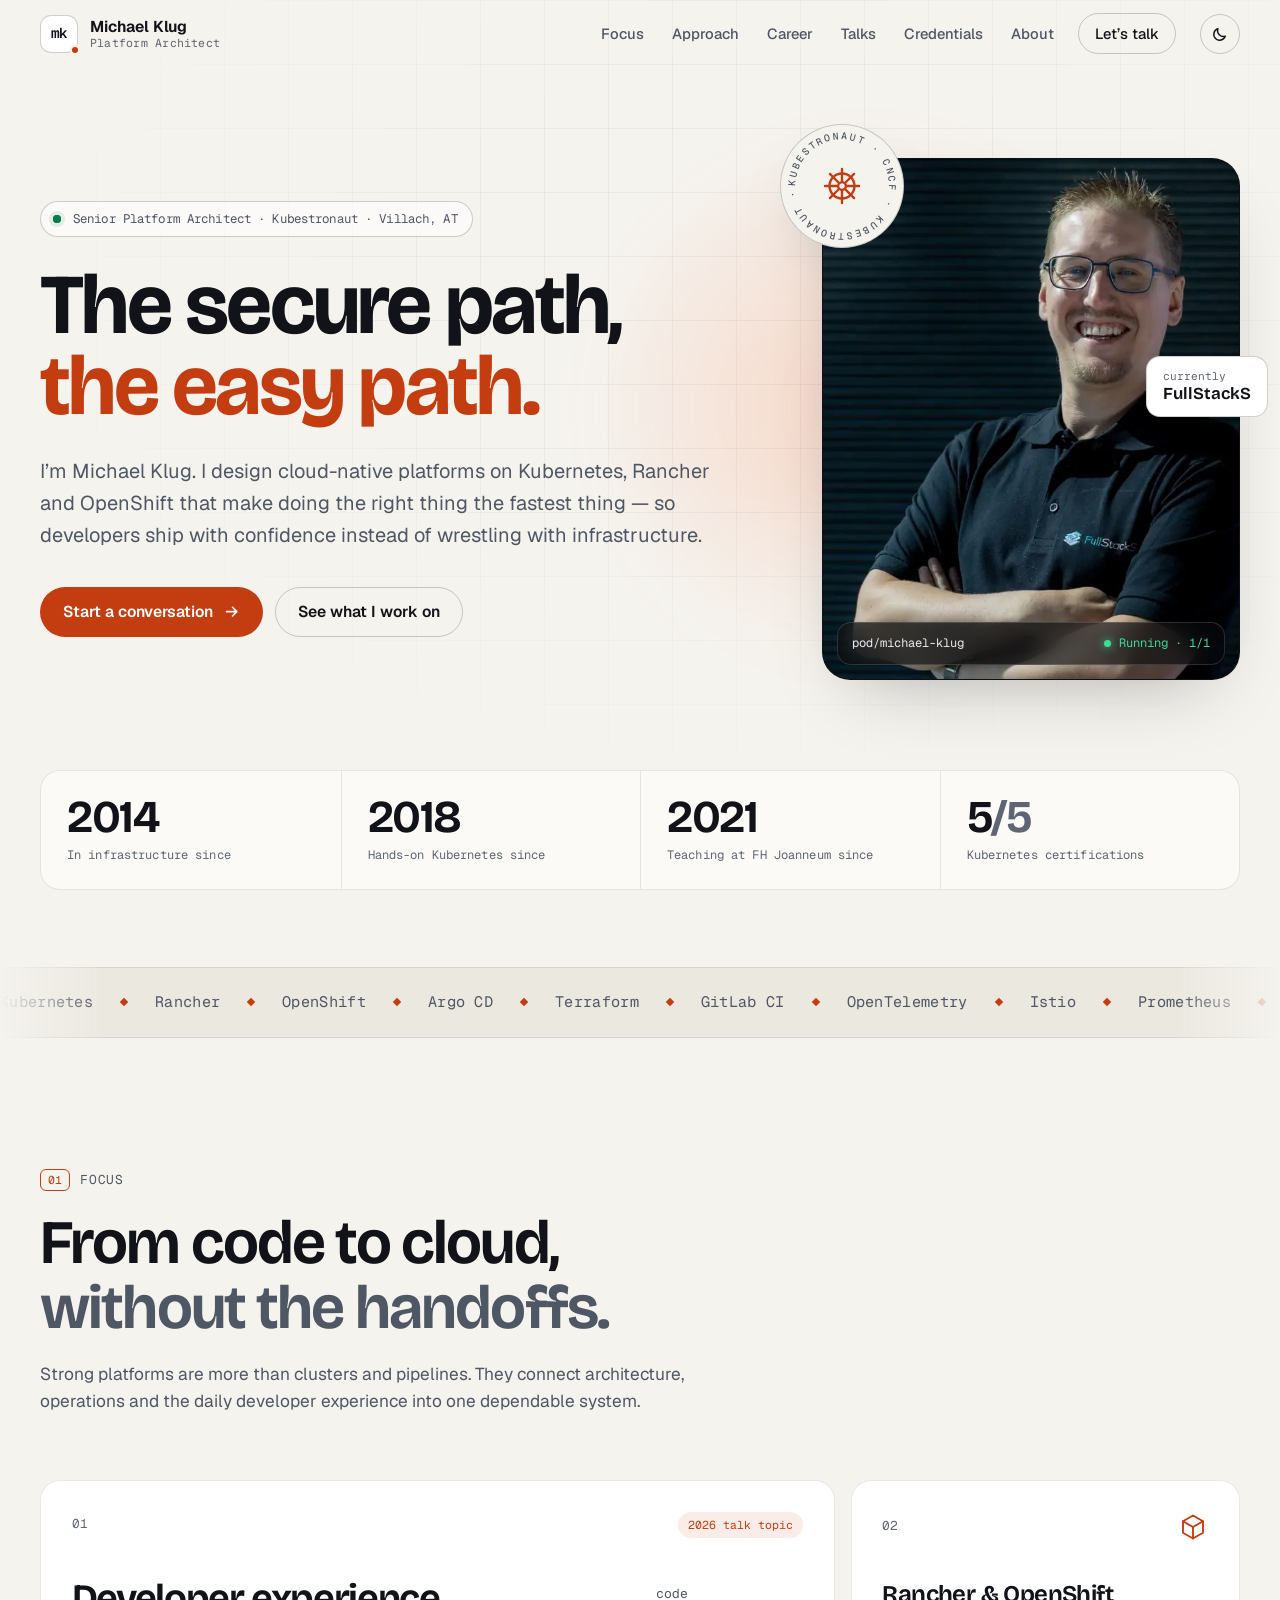
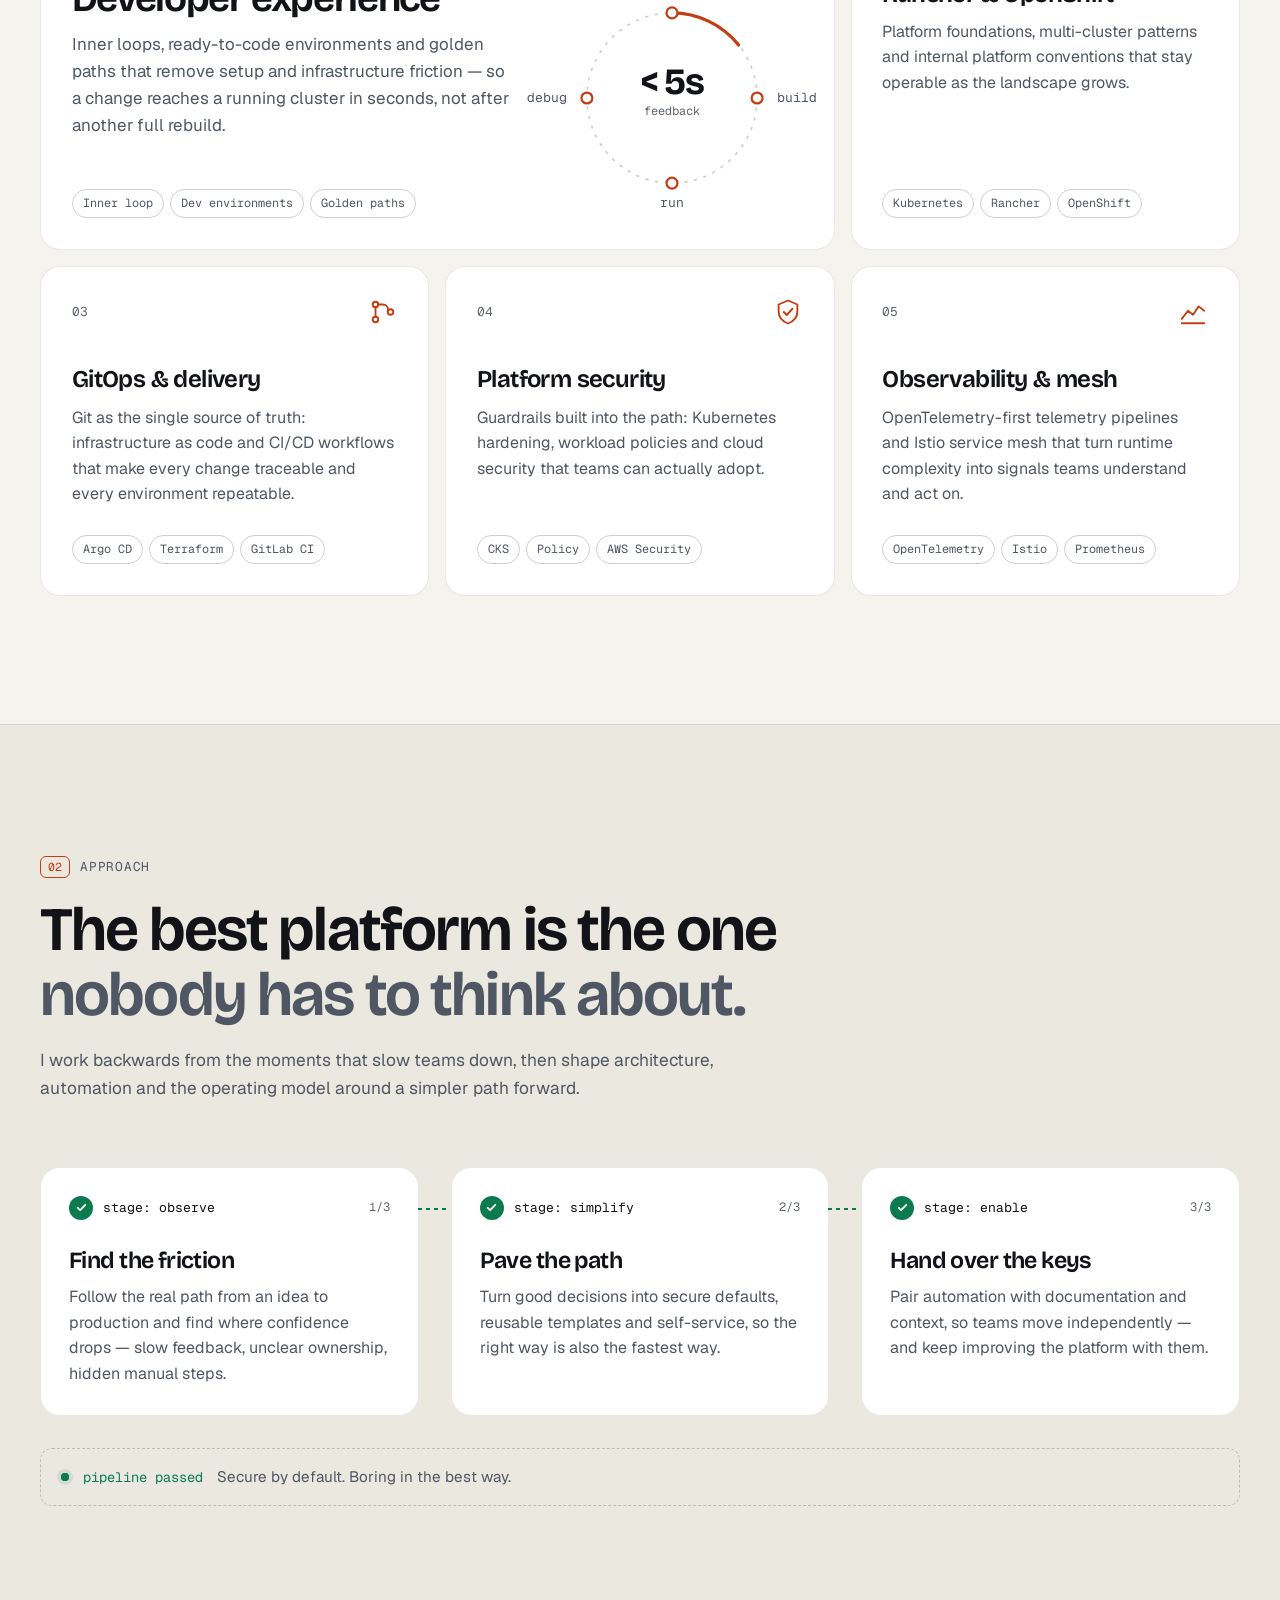
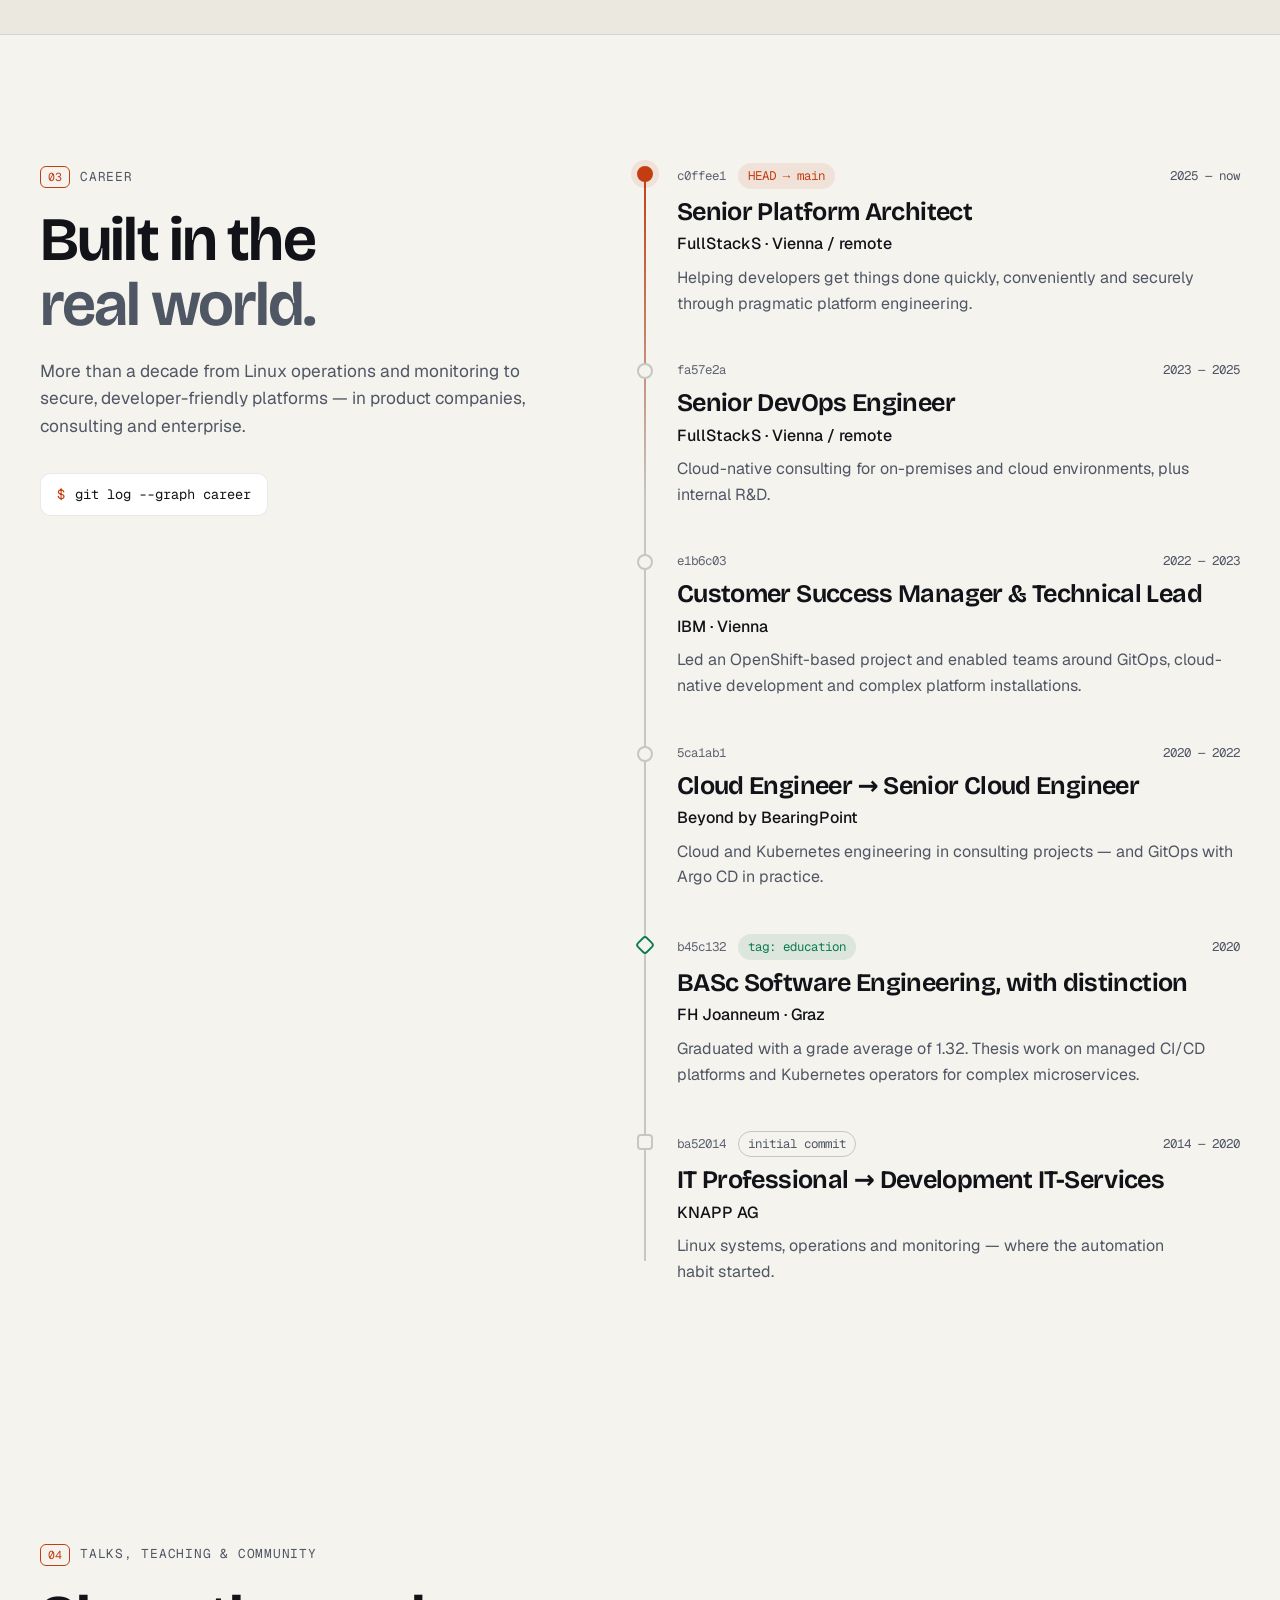
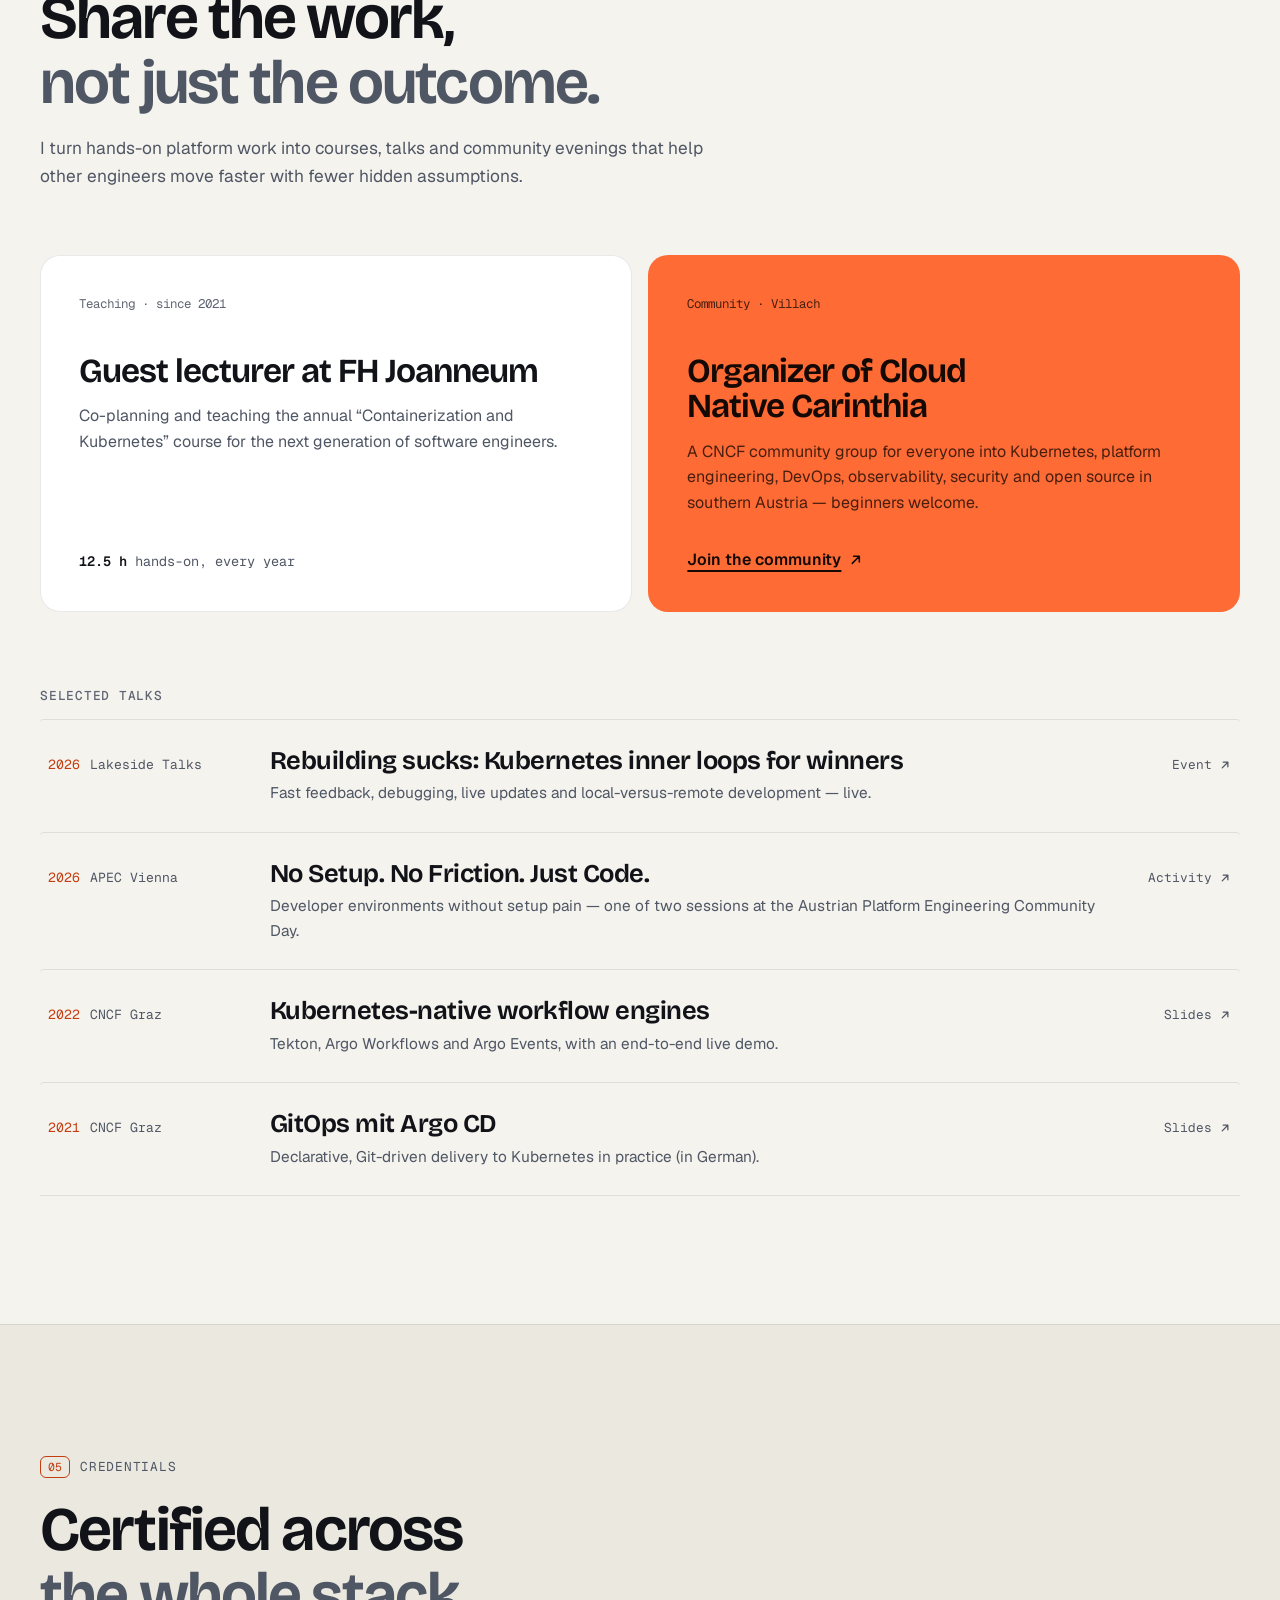
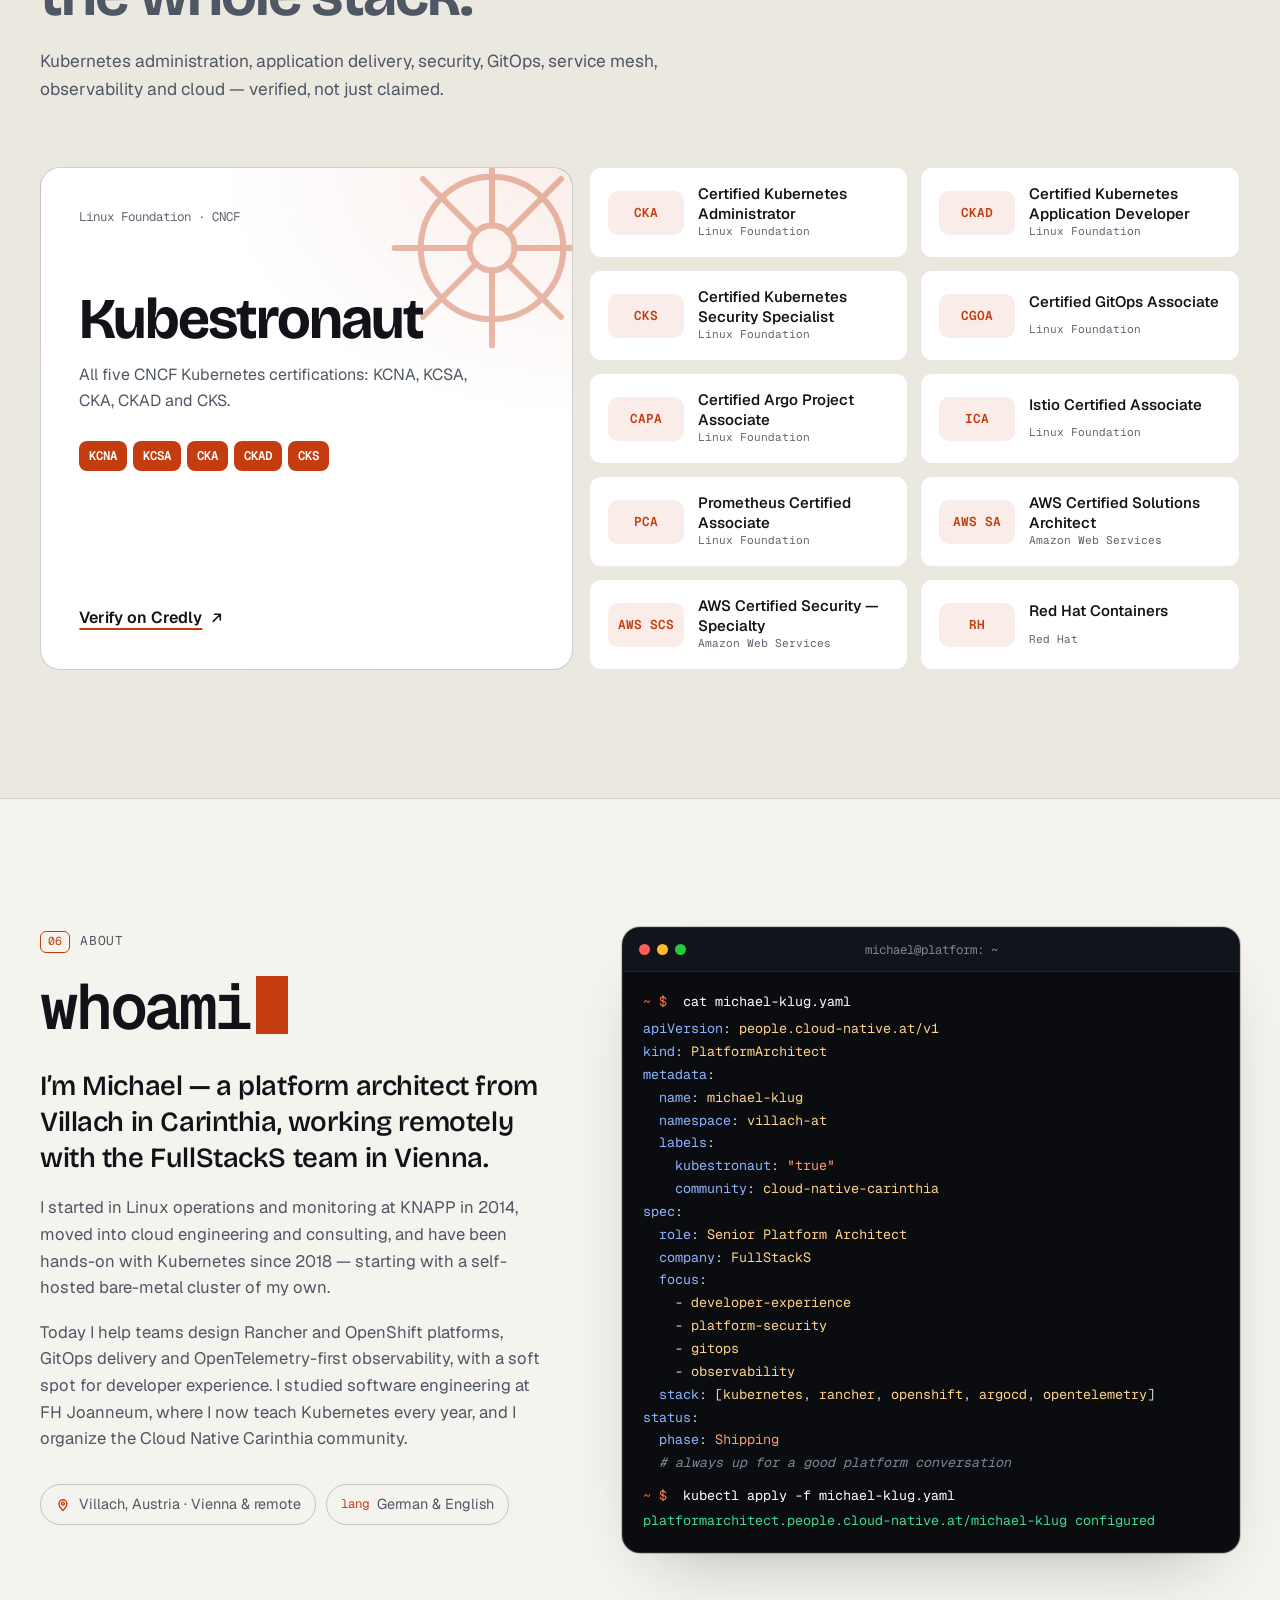
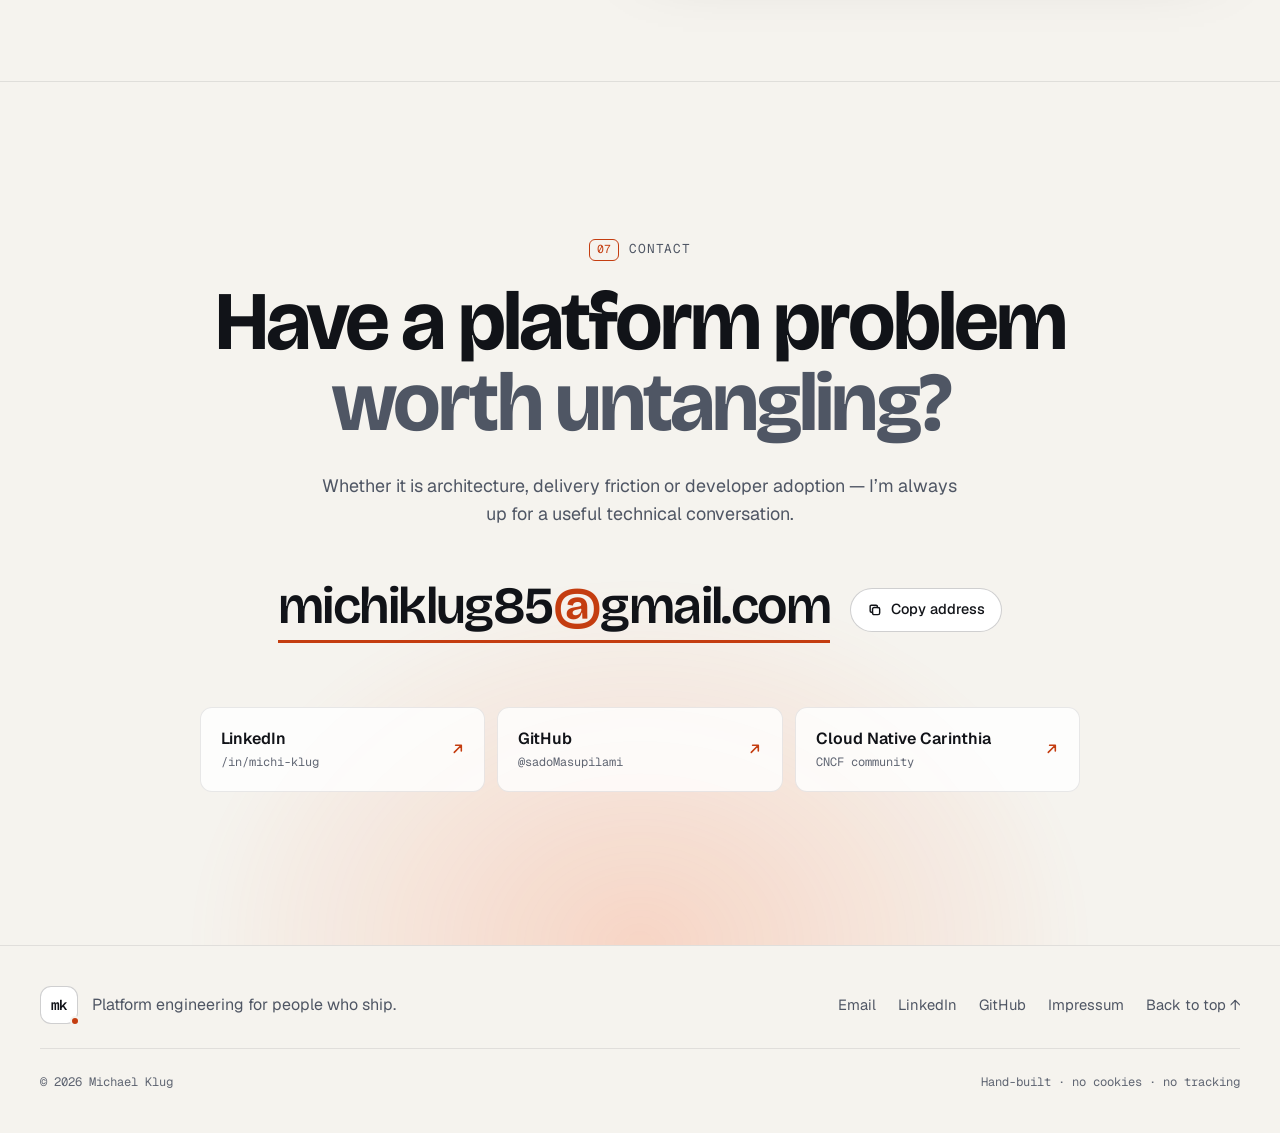
==== commit 36cdea19: "Merge pull request #1 from sadoMasupilami/opus-5.5 Rebuild the homepage from scratch" ====
--- a/index.html
+++ b/index.html
@@ -1,64 +1,76 @@
 <!doctype html>
 <html lang="en">
   <head>
-    <meta charset="utf-8" />
-    <meta name="viewport" content="width=device-width, initial-scale=1" />
-    <title>Michael Klug — Less friction. More flow.</title>
+    <meta charset="UTF-8" />
+    <meta name="viewport" content="width=device-width, initial-scale=1.0" />
+
+    <title>Michael Klug — Senior Platform Architect &amp; Kubestronaut</title>
     <meta
       name="description"
-      content="Michael Klug, Senior Platform Architect and Kubestronaut. Kubernetes, GitOps, observability, and a better developer experience. Based in Villach, Austria."
+      content="Michael Klug is a Senior Platform Architect at FullStackS and a Kubestronaut from Villach, Austria. He builds secure, developer-friendly platforms with Kubernetes, Rancher, OpenShift, GitOps and OpenTelemetry."
     />
-    <meta name="theme-color" content="#f5f3ed" />
-    <meta name="color-scheme" content="light" />
-    <link
-      rel="canonical"
-      href="https://sadomasupilami.github.io/mklug-homepage/"
-    />
-    <link rel="icon" href="assets/favicon.svg" type="image/svg+xml" />
-    <link
-      rel="preload"
-      href="assets/manrope.ttf"
-      as="font"
-      type="font/ttf"
-      crossorigin
-    />
-    <link rel="stylesheet" href="styles.css" />
-    <meta property="og:type" content="website" />
-    <meta
-      property="og:title"
-      content="Michael Klug — Less friction. More flow."
-    />
+    <meta name="author" content="Michael Klug" />
+    <meta name="color-scheme" content="dark light" />
+    <meta name="theme-color" content="#0b0d12" media="(prefers-color-scheme: dark)" />
+    <meta name="theme-color" content="#f5f3ee" media="(prefers-color-scheme: light)" />
+    <link rel="canonical" href="https://sadomasupilami.github.io/mklug-homepage/" />
+
+    <meta property="og:type" content="profile" />
+    <meta property="og:site_name" content="Michael Klug" />
+    <meta property="og:title" content="Michael Klug — Senior Platform Architect &amp; Kubestronaut" />
     <meta
       property="og:description"
-      content="Cloud-native architecture with a human perspective. Platform engineering, developer experience, and the people behind the systems."
+      content="The secure path, the easy path. Cloud-native platforms developers actually want to use."
     />
-    <meta
-      property="og:url"
-      content="https://sadomasupilami.github.io/mklug-homepage/"
-    />
+    <meta property="og:url" content="https://sadomasupilami.github.io/mklug-homepage/" />
     <meta
       property="og:image"
       content="https://sadomasupilami.github.io/mklug-homepage/assets/social-card.png"
     />
+    <meta property="og:image:type" content="image/png" />
+    <meta property="og:image:width" content="1200" />
+    <meta property="og:image:height" content="630" />
     <meta
       property="og:image:alt"
-      content="Michael Klug. Less friction. More flow. Platform engineering, with a human perspective."
+      content="Michael Klug, Senior Platform Architect: the secure path, the easy path."
     />
-    <meta property="og:image:width" content="1200" />
-    <meta property="og:image:height" content="630" />
     <meta name="twitter:card" content="summary_large_image" />
     <meta
       name="twitter:image"
       content="https://sadomasupilami.github.io/mklug-homepage/assets/social-card.png"
     />
+
+    <link rel="icon" href="assets/favicon.svg" type="image/svg+xml" />
+    <link rel="apple-touch-icon" href="assets/apple-touch-icon.png" />
+    <link rel="preload" href="assets/fonts/bricolage-grotesque.woff2" as="font" type="font/woff2" crossorigin />
+    <link rel="preload" href="assets/fonts/geist.woff2" as="font" type="font/woff2" crossorigin />
+    <link rel="stylesheet" href="styles.css" />
+
+    <script>
+      (function () {
+        try {
+          var theme = localStorage.getItem("theme");
+          if (theme === "light" || theme === "dark") {
+            document.documentElement.dataset.theme = theme;
+          }
+        } catch (error) {}
+        var root = document.documentElement;
+        root.classList.add("js");
+        window.setTimeout(function () {
+          if (!window.__mkReady) root.classList.add("no-reveal");
+        }, 2500);
+      })();
+    </script>
+
     <script type="application/ld+json">
       {
         "@context": "https://schema.org",
         "@type": "Person",
         "name": "Michael Klug",
         "jobTitle": "Senior Platform Architect",
+        "image": "https://sadomasupilami.github.io/mklug-homepage/assets/michael-klug-profile.jpg",
         "url": "https://sadomasupilami.github.io/mklug-homepage/",
-        "image": "https://sadomasupilami.github.io/mklug-homepage/assets/michael-klug-profile.jpg",
+        "email": "mailto:michiklug85@gmail.com",
         "sameAs": [
           "https://www.linkedin.com/in/michi-klug/",
           "https://github.com/sadoMasupilami",
@@ -73,808 +85,847 @@
           "@type": "Place",
           "name": "Villach, Carinthia, Austria"
         },
-        "alumniOf": { "@type": "CollegeOrUniversity", "name": "FH Joanneum" },
+        "alumniOf": {
+          "@type": "CollegeOrUniversity",
+          "name": "FH Joanneum"
+        },
+        "knowsLanguage": ["de", "en"],
         "knowsAbout": [
           "Platform Engineering",
+          "Developer Experience",
           "Kubernetes",
           "Rancher",
           "OpenShift",
           "GitOps",
-          "Developer Experience",
+          "Argo CD",
+          "Infrastructure as Code",
+          "Platform Security",
           "OpenTelemetry",
           "Istio",
-          "Platform Security"
+          "Prometheus"
         ],
-        "hasCredential": {
-          "@type": "EducationalOccupationalCredential",
-          "name": "Kubestronaut",
-          "url": "https://www.credly.com/badges/746972d2-5711-49da-adb9-190c93b9d49b/linked_in_profile"
-        }
+        "hasCredential": [
+          { "@type": "EducationalOccupationalCredential", "name": "Kubestronaut", "credentialCategory": "Certification" },
+          { "@type": "EducationalOccupationalCredential", "name": "Certified Kubernetes Administrator", "credentialCategory": "Certification" },
+          { "@type": "EducationalOccupationalCredential", "name": "Certified Kubernetes Application Developer", "credentialCategory": "Certification" },
+          { "@type": "EducationalOccupationalCredential", "name": "Certified Kubernetes Security Specialist", "credentialCategory": "Certification" },
+          { "@type": "EducationalOccupationalCredential", "name": "Certified GitOps Associate", "credentialCategory": "Certification" },
+          { "@type": "EducationalOccupationalCredential", "name": "Certified Argo Project Associate", "credentialCategory": "Certification" },
+          { "@type": "EducationalOccupationalCredential", "name": "Istio Certified Associate", "credentialCategory": "Certification" },
+          { "@type": "EducationalOccupationalCredential", "name": "Prometheus Certified Associate", "credentialCategory": "Certification" }
+        ]
       }
     </script>
-    <script src="script.js" defer></script>
   </head>
-  <body id="top">
+
+  <body>
     <a class="skip-link" href="#main">Skip to content</a>
+
+    <svg class="sprite" aria-hidden="true" focusable="false">
+      <symbol id="i-arrow" viewBox="0 0 20 20"><path d="M4 10h12M11 5l5 5-5 5" /></symbol>
+      <symbol id="i-external" viewBox="0 0 20 20"><path d="M6 14 14 6M7.5 6H14v6.5" /></symbol>
+      <symbol id="i-copy" viewBox="0 0 20 20"><rect x="7" y="7" width="9" height="9" rx="2" /><path d="M13 7V5.5A1.5 1.5 0 0 0 11.5 4h-6A1.5 1.5 0 0 0 4 5.5v6A1.5 1.5 0 0 0 5.5 13H7" /></symbol>
+      <symbol id="i-check" viewBox="0 0 20 20"><path d="m5 10.5 3.2 3L15 6.5" /></symbol>
+      <symbol id="i-pin" viewBox="0 0 20 20"><path d="M10 17s5-4.6 5-8.5a5 5 0 0 0-10 0C5 12.4 10 17 10 17z" /><circle cx="10" cy="8.5" r="1.8" /></symbol>
+      <symbol id="i-helm" viewBox="0 0 32 32">
+        <circle cx="16" cy="16" r="9.5" />
+        <circle cx="16" cy="16" r="3" />
+        <path d="M16 3v10M16 19v10M3 16h10M19 16h10M6.8 6.8l7.1 7.1M18.1 18.1l7.1 7.1M25.2 6.8l-7.1 7.1M13.9 18.1l-7.1 7.1" />
+      </symbol>
+    </svg>
+
     <header class="site-header" data-header>
-      <div class="shell header-inner">
-        <a class="brand" href="#top" aria-label="Michael Klug, home"
-          ><span class="brand-symbol" aria-hidden="true"
-            >m<span>k</span><i>.</i></span
-          ><span class="brand-name"
-            >Michael Klug<span>Platform Architect</span></span
-          ></a
-        >
-        <button
-          class="menu-toggle"
-          type="button"
-          aria-expanded="false"
-          aria-controls="navigation"
-          hidden
-          data-menu-toggle
-        >
-          <span data-menu-label>Menu</span
-          ><span class="menu-icon" aria-hidden="true"></span>
-        </button>
-        <nav
-          class="navigation"
-          id="navigation"
-          aria-label="Main navigation"
-          data-menu
-        >
-          <a href="#expertise">Expertise</a><a href="#about">About me</a
-          ><a href="#community">Beyond the code</a
-          ><a class="nav-contact" href="#contact"
-            >Let’s talk <span aria-hidden="true">↗</span></a
+      <div class="container header-inner">
+        <a class="brand" href="#top" aria-label="Michael Klug, back to top">
+          <span class="brand-mark" aria-hidden="true">mk<i></i></span>
+          <span class="brand-text">
+            <strong>Michael Klug</strong>
+            <small>Platform Architect</small>
+          </span>
+        </a>
+
+        <nav class="site-nav" id="site-nav" aria-label="Main" data-nav>
+          <a href="#focus">Focus</a>
+          <a href="#approach">Approach</a>
+          <a href="#career">Career</a>
+          <a href="#talks">Talks</a>
+          <a href="#credentials">Credentials</a>
+          <a href="#about">About</a>
+          <a class="nav-cta" href="#contact">Let’s talk</a>
+        </nav>
+
+        <div class="header-actions">
+          <button class="icon-button theme-toggle" type="button" data-theme-toggle aria-label="Switch color theme">
+            <svg class="icon-sun" viewBox="0 0 20 20" aria-hidden="true">
+              <circle cx="10" cy="10" r="3.4" />
+              <path d="M10 2.5v1.8M10 15.7v1.8M2.5 10h1.8M15.7 10h1.8M4.7 4.7l1.3 1.3M14 14l1.3 1.3M4.7 15.3 6 14M14 6l1.3-1.3" />
+            </svg>
+            <svg class="icon-moon" viewBox="0 0 20 20" aria-hidden="true">
+              <path d="M15.8 12.4A6.5 6.5 0 0 1 7.6 4.2a6.5 6.5 0 1 0 8.2 8.2z" />
+            </svg>
+          </button>
+          <button
+            class="icon-button menu-toggle"
+            type="button"
+            aria-expanded="false"
+            aria-controls="site-nav"
+            data-menu-toggle
           >
-        </nav>
+            <span class="sr-only">Open menu</span>
+            <span class="menu-lines" aria-hidden="true"><i></i><i></i></span>
+          </button>
+        </div>
       </div>
     </header>
+
     <main id="main">
-      <section class="hero shell" aria-labelledby="hero-title">
-        <div class="hero-copy">
-          <p class="eyebrow">
-            <span class="status-dot" aria-hidden="true"></span> Engineer by
-            trade. Enabler by nature.
-          </p>
-          <h1 id="hero-title">Less friction.<br />More <em>flow.</em></h1>
-          <p class="hero-intro">
-            I’m Michael. I turn complex infrastructure into platforms that help
-            people do their best work.
-          </p>
-          <p class="hero-detail">
-            Kubernetes. GitOps. Observability.<br />Always with the developer in
-            mind.
-          </p>
-          <div class="hero-actions">
-            <a class="button button-dark" href="#expertise"
-              >Explore my world <span aria-hidden="true">↘</span></a
-            ><a
-              class="link-arrow"
-              href="https://www.linkedin.com/in/michi-klug/"
-              target="_blank"
-              rel="noopener noreferrer"
-              >Find me on LinkedIn <span aria-hidden="true">↗</span></a
-            >
-          </div>
-          <div class="hero-footnote">
-            <span class="location-mark" aria-hidden="true">◎</span> Villach,
-            Austria <span class="footnote-divider">/</span> FullStackS
-          </div>
-        </div>
-        <div class="hero-portrait">
-          <svg
-            class="portrait-lines"
-            viewBox="0 0 360 360"
-            fill="none"
-            aria-hidden="true"
-          >
-            <circle cx="180" cy="180" r="170" />
-            <ellipse
-              cx="180"
-              cy="180"
-              rx="105"
-              ry="170"
-              transform="rotate(-35 180 180)"
-            />
-            <ellipse
-              cx="180"
-              cy="180"
-              rx="45"
-              ry="170"
-              transform="rotate(-35 180 180)"
-            />
-            <ellipse
-              cx="180"
-              cy="180"
-              rx="170"
-              ry="58"
-              transform="rotate(-35 180 180)"
-            />
-            <path d="M41 277 319 83" />
-          </svg>
-          <figure class="portrait-frame">
-            <img
-              src="assets/michael-klug-profile.jpg"
-              alt="Michael Klug smiling, with his arms crossed"
-              width="600"
-              height="900"
-              fetchpriority="high"
-              decoding="async"
-            />
-            <figcaption>
-              <span class="portrait-caption-label"
-                >The person behind the platform</span
-              ><span>Senior Platform Architect</span>
-            </figcaption>
-          </figure>
-          <a
-            class="credential-stamp"
-            href="https://www.credly.com/badges/746972d2-5711-49da-adb9-190c93b9d49b/linked_in_profile"
-            target="_blank"
-            rel="noopener noreferrer"
-            ><svg viewBox="0 0 40 40" fill="none" aria-hidden="true">
-              <path
-                d="m20 3 4 5 6-1 1 6 5 4-3 5 1 6-6 1-4 5-5-3-6 1-1-6-5-4 3-5-1-6 6-1Z"
-              />
-              <path d="m14 18 4 4 8-9" /></svg
-            ><span
-              ><small>CNCF certified</small><strong>Kubestronaut</strong></span
-            ><span class="stamp-arrow" aria-hidden="true">↗</span></a
-          >
-          <span class="portrait-side-note" aria-hidden="true"
-            >People first. Platform second.</span
-          >
-        </div>
-      </section>
-      <div class="principles-strip">
-        <div class="shell principles-inner">
-          <span>Secure by default</span
-          ><span class="strip-star" aria-hidden="true">✳</span
-          ><span>Simple to operate</span
-          ><span class="strip-star" aria-hidden="true">✳</span
-          ><span>Built to enable</span
-          ><span class="strip-star" aria-hidden="true">✳</span
-          ><span>Better together</span>
-        </div>
-      </div>
-      <section
-        class="section shell"
-        id="expertise"
-        aria-labelledby="expertise-title"
-      >
-        <div class="section-top">
-          <p class="section-index">01 / What I do</p>
-          <p class="section-note">
-            From the first commit to the production cluster.
-          </p>
-        </div>
-        <div class="section-heading">
-          <h2 id="expertise-title">
-            Strong foundations.<br /><em>Room to build.</em>
-          </h2>
-          <p>
-            Good infrastructure should open doors. I connect architecture,
-            delivery, and operations so teams can move forward with confidence.
-          </p>
-        </div>
-        <div class="expertise-grid">
-          <article class="expertise-item">
-            <div class="expertise-top">
-              <span class="item-number">01</span
-              ><svg
-                class="line-icon"
-                viewBox="0 0 40 40"
-                fill="none"
-                aria-hidden="true"
-              >
-                <path d="m20 3 15 8v18l-15 8-15-8V11Z" />
-                <path d="m5 11 15 8 15-8M20 19v18M12 7l15 8v9" />
-              </svg>
-            </div>
-            <h3>Platforms that make sense.</h3>
-            <p>
-              Kubernetes foundations that fit the people operating them. From
-              Rancher and OpenShift to clear ownership, secure defaults, and a
-              dependable path to production.
+      <!-- Hero -->
+      <section class="hero" id="top" aria-labelledby="hero-title">
+        <div class="hero-backdrop" aria-hidden="true"></div>
+        <div class="container hero-grid">
+          <div class="hero-copy">
+            <p class="hero-kicker reveal">
+              <span class="status-dot" aria-hidden="true"></span>
+              Senior Platform Architect · Kubestronaut · Villach, AT
             </p>
-            <ul class="tags" aria-label="Platform technologies">
-              <li>Kubernetes</li>
-              <li>Rancher</li>
-              <li>OpenShift</li>
-            </ul>
-          </article>
-          <article class="expertise-item">
-            <div class="expertise-top">
-              <span class="item-number">02</span
-              ><svg
-                class="line-icon"
-                viewBox="0 0 40 40"
-                fill="none"
-                aria-hidden="true"
-              >
-                <path d="M8 8v24M8 20h12a12 12 0 0 0 12-12M26 8h6v6" />
-                <circle cx="8" cy="7" r="3" />
-                <circle cx="8" cy="33" r="3" />
-                <path d="m22 27 5 5 9-10" />
-              </svg>
-            </div>
-            <h3>Change you can trust.</h3>
-            <p>
-              Declarative infrastructure and GitOps workflows that turn change
-              into something reviewable, repeatable, and understandable. Less
-              guesswork between code and production.
+            <h1 id="hero-title" class="hero-title reveal" style="--d: 1">
+              <span>The secure path,</span>
+              <span class="accent-line">the easy path.</span>
+            </h1>
+            <p class="hero-lede reveal" style="--d: 2">
+              I’m Michael Klug. I design cloud-native platforms on Kubernetes, Rancher and
+              OpenShift that make doing the right thing the fastest thing — so developers ship
+              with confidence instead of wrestling with infrastructure.
             </p>
-            <ul class="tags" aria-label="Delivery technologies">
-              <li>GitOps</li>
-              <li>Terraform</li>
-              <li>CI/CD</li>
-            </ul>
-          </article>
-          <article class="expertise-item">
-            <div class="expertise-top">
-              <span class="item-number">03</span
-              ><svg
-                class="line-icon"
-                viewBox="0 0 40 40"
-                fill="none"
-                aria-hidden="true"
-              >
-                <path
-                  d="M3 29h34M5 22l8-9 7 6 9-14 6 5M10 33v4M20 33v4M30 33v4"
-                />
-                <circle cx="29" cy="5" r="2" />
-              </svg>
-            </div>
-            <h3>Signals, with context.</h3>
-            <p>
-              OpenTelemetry, Prometheus, and service-mesh patterns that help
-              teams see what their systems are doing—and know where to look when
-              something goes wrong.
-            </p>
-            <ul class="tags" aria-label="Observability technologies">
-              <li>OpenTelemetry</li>
-              <li>Prometheus</li>
-              <li>Istio</li>
-            </ul>
-          </article>
-          <article class="expertise-item">
-            <div class="expertise-top">
-              <span class="item-number">04</span
-              ><svg
-                class="line-icon"
-                viewBox="0 0 40 40"
-                fill="none"
-                aria-hidden="true"
-              >
-                <rect x="3" y="5" width="34" height="26" rx="3" />
-                <path d="m10 13 5 5-5 5M20 23h9M14 37h12M20 31v6" />
-              </svg>
-            </div>
-            <h3>Developers, unblocked.</h3>
-            <p>
-              Fast feedback, useful automation, and practical guardrails. I work
-              backwards from the developer’s day to make the secure path the
-              convenient one.
-            </p>
-            <ul class="tags" aria-label="Developer experience topics">
-              <li>Developer experience</li>
-              <li>Inner loop</li>
-              <li>Security</li>
-            </ul>
-          </article>
-        </div>
-      </section>
-      <section class="flow-section" id="approach" aria-labelledby="flow-title">
-        <div class="shell">
-          <div class="section-top">
-            <p class="section-index">02 / How I think</p>
-            <p class="section-note">
-              The connections matter as much as the components.
-            </p>
-          </div>
-          <div class="flow-layout">
-            <div class="flow-intro">
-              <h2 id="flow-title">One system.<br />A better <em>flow.</em></h2>
-              <p>
-                A platform is the whole journey from an idea to a running
-                service. Every handoff is a chance to remove friction.
-              </p>
-              <a class="link-arrow" href="#contact"
-                >Let’s untangle it together <span aria-hidden="true">↗</span></a
-              >
-            </div>
-            <div class="flow-explorer">
-              <div
-                class="flow-board"
-                role="group"
-                aria-label="Platform journey: build, ship, understand"
-              >
-                <div class="board-top">
-                  <span class="board-label">The path to production</span
-                  ><span class="board-dot" aria-hidden="true"></span>
-                </div>
-                <div class="flow-path">
-                  <div class="flow-node is-active" data-flow-node="build">
-                    <span class="node-symbol" aria-hidden="true">&lt;/&gt;</span
-                    ><strong>Build</strong><small>Developer workspace</small>
-                  </div>
-                  <span class="flow-connector" aria-hidden="true"
-                    ><span></span>→</span
-                  >
-                  <div class="flow-node" data-flow-node="ship">
-                    <svg
-                      class="node-symbol"
-                      viewBox="0 0 32 32"
-                      fill="none"
-                      aria-hidden="true"
-                    >
-                      <path d="m16 3 12 6v14l-12 6-12-6V9Z" />
-                      <path d="m4 9 12 6 12-6M16 15v14" /></svg
-                    ><strong>Ship</strong><small>Declarative delivery</small>
-                  </div>
-                  <span class="flow-connector" aria-hidden="true"
-                    ><span></span>→</span
-                  >
-                  <div class="flow-node" data-flow-node="understand">
-                    <svg
-                      class="node-symbol"
-                      viewBox="0 0 32 32"
-                      fill="none"
-                      aria-hidden="true"
-                    >
-                      <path d="M3 25h26M4 18l7-8 6 5 8-10 4 4" />
-                      <circle cx="25" cy="5" r="2" /></svg
-                    ><strong>Understand</strong><small>Runtime feedback</small>
-                  </div>
-                </div>
-                <div class="feedback-line" aria-hidden="true">
-                  <span>←</span
-                  ><span>Feedback makes the next change better</span
-                  ><span>↲</span>
-                </div>
-              </div>
-              <div
-                class="flow-controls"
-                role="group"
-                aria-label="Explore each stage"
-                data-flow-controls
-                hidden
-              >
-                <button
-                  type="button"
-                  class="is-active"
-                  aria-pressed="true"
-                  data-flow="build"
-                >
-                  01 Build</button
-                ><button type="button" aria-pressed="false" data-flow="ship">
-                  02 Ship</button
-                ><button
-                  type="button"
-                  aria-pressed="false"
-                  data-flow="understand"
-                >
-                  03 Understand
-                </button>
-              </div>
-              <div
-                class="flow-description"
-                aria-live="polite"
-                aria-atomic="true"
-                data-flow-description
-              >
-                <h3>Start with a good developer day.</h3>
-                <p>
-                  Reproducible environments, short feedback loops, and
-                  documentation that gets you from checkout to your first useful
-                  change.
-                </p>
-              </div>
-              <noscript
-                ><p class="flow-fallback">
-                  Ship through reviewed, declarative changes. Understand the
-                  result through traces, metrics, and logs, then feed what you
-                  learn back into development.
-                </p></noscript
-              >
+            <div class="hero-actions reveal" style="--d: 3">
+              <a class="button button-primary" href="mailto:michiklug85@gmail.com">
+                Start a conversation
+                <svg class="icon" aria-hidden="true"><use href="#i-arrow" /></svg>
+              </a>
+              <a class="button button-ghost" href="#focus">See what I work on</a>
             </div>
           </div>
+
+          <div class="hero-visual reveal" style="--d: 2">
+            <figure class="portrait">
+              <picture>
+                <source srcset="assets/michael-klug-profile.webp" type="image/webp" />
+                <img
+                  src="assets/michael-klug-profile.jpg"
+                  alt="Portrait of Michael Klug, smiling, arms crossed, in a dark FullStackS polo shirt"
+                  width="600"
+                  height="900"
+                  decoding="async"
+                  fetchpriority="high"
+                />
+              </picture>
+              <figcaption class="pod-status">
+                <span class="pod-name">pod/michael-klug</span>
+                <span class="pod-state"><i aria-hidden="true"></i>Running · 1/1</span>
+              </figcaption>
+            </figure>
+
+            <div class="orbit-badge" aria-hidden="true">
+              <svg viewBox="0 0 120 120" class="orbit-text">
+                <defs>
+                  <path id="orbit-path" d="M60 60m-46 0a46 46 0 1 1 92 0a46 46 0 1 1-92 0" />
+                </defs>
+                <text>
+                  <textPath href="#orbit-path">KUBESTRONAUT · CNCF · KUBESTRONAUT · CNCF ·</textPath>
+                </text>
+              </svg>
+              <svg class="orbit-helm"><use href="#i-helm" /></svg>
+            </div>
+
+            <div class="float-chip chip-company">
+              <small>currently</small>
+              <strong>FullStackS</strong>
+            </div>
+          </div>
+        </div>
+
+        <div class="container">
+          <dl class="stat-strip reveal" style="--d: 3">
+            <div>
+              <dt>In infrastructure since</dt>
+              <dd>2014</dd>
+            </div>
+            <div>
+              <dt>Hands-on Kubernetes since</dt>
+              <dd>2018</dd>
+            </div>
+            <div>
+              <dt>Teaching at FH Joanneum since</dt>
+              <dd>2021</dd>
+            </div>
+            <div>
+              <dt>Kubernetes certifications</dt>
+              <dd>5<span>/5</span></dd>
+            </div>
+          </dl>
         </div>
       </section>
-      <section
-        class="section shell about-section"
-        id="about"
-        aria-labelledby="about-title"
-      >
-        <div class="section-top">
-          <p class="section-index">03 / The longer story</p>
-          <p class="section-note">Hands-on since 2014. Still curious.</p>
-        </div>
-        <div class="about-layout">
-          <div class="about-intro">
-            <h2 id="about-title">
-              An engineer.<br />A teacher.<br /><em>A people person.</em>
-            </h2>
+
+      <!-- Stack marquee -->
+      <div class="marquee" aria-label="Technologies I work with">
+        <ul class="marquee-track">
+          <li>Kubernetes</li>
+          <li>Rancher</li>
+          <li>OpenShift</li>
+          <li>Argo CD</li>
+          <li>Terraform</li>
+          <li>GitLab CI</li>
+          <li>OpenTelemetry</li>
+          <li>Istio</li>
+          <li>Prometheus</li>
+          <li>Tekton</li>
+          <li>Argo Workflows</li>
+          <li>AWS</li>
+        </ul>
+        <ul class="marquee-track" aria-hidden="true">
+          <li>Kubernetes</li>
+          <li>Rancher</li>
+          <li>OpenShift</li>
+          <li>Argo CD</li>
+          <li>Terraform</li>
+          <li>GitLab CI</li>
+          <li>OpenTelemetry</li>
+          <li>Istio</li>
+          <li>Prometheus</li>
+          <li>Tekton</li>
+          <li>Argo Workflows</li>
+          <li>AWS</li>
+        </ul>
+      </div>
+
+      <!-- Focus -->
+      <section class="section" id="focus" aria-labelledby="focus-title">
+        <div class="container">
+          <header class="section-head reveal">
+            <p class="section-label"><span>01</span> Focus</p>
+            <h2 id="focus-title">From code to cloud, <em>without the handoffs.</em></h2>
             <p>
-              I’ve worked my way from infrastructure operations to cloud
-              engineering and platform architecture. The tools have changed. The
-              thread hasn’t: help people understand the system and make it work
-              for them.
+              Strong platforms are more than clusters and pipelines. They connect architecture,
+              operations and the daily developer experience into one dependable system.
+            </p>
+          </header>
+
+          <div class="bento">
+            <article class="card card-feature reveal" data-spotlight>
+              <div class="card-top">
+                <span class="card-index">01</span>
+                <span class="card-chip">2026 talk topic</span>
+              </div>
+              <div class="feature-body">
+                <div>
+                  <h3>Developer experience</h3>
+                  <p>
+                    Inner loops, ready-to-code environments and golden paths that remove setup and
+                    infrastructure friction — so a change reaches a running cluster in seconds,
+                    not after another full rebuild.
+                  </p>
+                  <ul class="tags" aria-label="Developer experience topics">
+                    <li>Inner loop</li>
+                    <li>Dev environments</li>
+                    <li>Golden paths</li>
+                  </ul>
+                </div>
+                <svg class="loop-diagram" viewBox="0 0 220 220" role="img" aria-labelledby="loop-title">
+                  <title id="loop-title">The developer inner loop: code, build, run, debug — and repeat in seconds</title>
+                  <circle class="loop-ring" cx="110" cy="110" r="78" />
+                  <circle class="loop-runner" cx="110" cy="110" r="78" />
+                  <g class="loop-nodes">
+                    <circle cx="110" cy="32" r="5" />
+                    <circle cx="188" cy="110" r="5" />
+                    <circle cx="110" cy="188" r="5" />
+                    <circle cx="32" cy="110" r="5" />
+                  </g>
+                  <g class="loop-labels">
+                    <text x="110" y="18" text-anchor="middle">code</text>
+                    <text x="206" y="114" text-anchor="start">build</text>
+                    <text x="110" y="210" text-anchor="middle">run</text>
+                    <text x="14" y="114" text-anchor="end">debug</text>
+                  </g>
+                  <text class="loop-center" x="110" y="106">&lt; 5s</text>
+                  <text class="loop-center-sub" x="110" y="126">feedback</text>
+                </svg>
+              </div>
+            </article>
+
+            <article class="card reveal" style="--d: 1" data-spotlight>
+              <div class="card-top">
+                <span class="card-index">02</span>
+                <svg class="card-icon" viewBox="0 0 24 24" aria-hidden="true">
+                  <path d="M12 2.8 20 7.4v9.2l-8 4.6-8-4.6V7.4z" />
+                  <path d="M4 7.4 12 12l8-4.6M12 12v9.2" />
+                </svg>
+              </div>
+              <h3>Rancher &amp; OpenShift</h3>
+              <p>
+                Platform foundations, multi-cluster patterns and internal platform conventions that
+                stay operable as the landscape grows.
+              </p>
+              <ul class="tags" aria-label="Platform topics">
+                <li>Kubernetes</li>
+                <li>Rancher</li>
+                <li>OpenShift</li>
+              </ul>
+            </article>
+
+            <article class="card reveal" data-spotlight>
+              <div class="card-top">
+                <span class="card-index">03</span>
+                <svg class="card-icon" viewBox="0 0 24 24" aria-hidden="true">
+                  <circle cx="6" cy="6" r="2.2" />
+                  <circle cx="6" cy="18" r="2.2" />
+                  <circle cx="18" cy="12" r="2.2" />
+                  <path d="M6 8.2v7.6M8.2 6H12a4 4 0 0 1 4 4v0" />
+                </svg>
+              </div>
+              <h3>GitOps &amp; delivery</h3>
+              <p>
+                Git as the single source of truth: infrastructure as code and CI/CD workflows that
+                make every change traceable and every environment repeatable.
+              </p>
+              <ul class="tags" aria-label="Delivery topics">
+                <li>Argo CD</li>
+                <li>Terraform</li>
+                <li>GitLab CI</li>
+              </ul>
+            </article>
+
+            <article class="card reveal" style="--d: 1" data-spotlight>
+              <div class="card-top">
+                <span class="card-index">04</span>
+                <svg class="card-icon" viewBox="0 0 24 24" aria-hidden="true">
+                  <path d="M12 2.8 19.5 6v5.6c0 4.6-3.1 7.9-7.5 9.6-4.4-1.7-7.5-5-7.5-9.6V6z" />
+                  <path d="m8.6 12 2.4 2.4 4.6-5" />
+                </svg>
+              </div>
+              <h3>Platform security</h3>
+              <p>
+                Guardrails built into the path: Kubernetes hardening, workload policies and cloud
+                security that teams can actually adopt.
+              </p>
+              <ul class="tags" aria-label="Security topics">
+                <li>CKS</li>
+                <li>Policy</li>
+                <li>AWS Security</li>
+              </ul>
+            </article>
+
+            <article class="card reveal" style="--d: 2" data-spotlight>
+              <div class="card-top">
+                <span class="card-index">05</span>
+                <svg class="card-icon" viewBox="0 0 24 24" aria-hidden="true">
+                  <path d="M3 17.5 8 11l4 3.2 4.5-6.7L21 11" />
+                  <path d="M3 21h18" />
+                </svg>
+              </div>
+              <h3>Observability &amp; mesh</h3>
+              <p>
+                OpenTelemetry-first telemetry pipelines and Istio service mesh that turn runtime
+                complexity into signals teams understand and act on.
+              </p>
+              <ul class="tags" aria-label="Observability topics">
+                <li>OpenTelemetry</li>
+                <li>Istio</li>
+                <li>Prometheus</li>
+              </ul>
+            </article>
+          </div>
+        </div>
+      </section>
+
+      <!-- Approach -->
+      <section class="section section-panel" id="approach" aria-labelledby="approach-title">
+        <div class="container">
+          <header class="section-head reveal">
+            <p class="section-label"><span>02</span> Approach</p>
+            <h2 id="approach-title">The best platform is the one <em>nobody has to think about.</em></h2>
+            <p>
+              I work backwards from the moments that slow teams down, then shape architecture,
+              automation and the operating model around a simpler path forward.
+            </p>
+          </header>
+
+          <ol class="pipeline" data-pipeline>
+            <li class="stage reveal">
+              <div class="stage-head">
+                <span class="stage-check" aria-hidden="true"><svg class="icon"><use href="#i-check" /></svg></span>
+                <code>stage: observe</code>
+                <span class="stage-step">1/3</span>
+              </div>
+              <h3>Find the friction</h3>
+              <p>
+                Follow the real path from an idea to production and find where confidence drops —
+                slow feedback, unclear ownership, hidden manual steps.
+              </p>
+            </li>
+            <li class="stage reveal" style="--d: 1">
+              <div class="stage-head">
+                <span class="stage-check" aria-hidden="true"><svg class="icon"><use href="#i-check" /></svg></span>
+                <code>stage: simplify</code>
+                <span class="stage-step">2/3</span>
+              </div>
+              <h3>Pave the path</h3>
+              <p>
+                Turn good decisions into secure defaults, reusable templates and self-service, so
+                the right way is also the fastest way.
+              </p>
+            </li>
+            <li class="stage reveal" style="--d: 2">
+              <div class="stage-head">
+                <span class="stage-check" aria-hidden="true"><svg class="icon"><use href="#i-check" /></svg></span>
+                <code>stage: enable</code>
+                <span class="stage-step">3/3</span>
+              </div>
+              <h3>Hand over the keys</h3>
+              <p>
+                Pair automation with documentation and context, so teams move independently — and
+                keep improving the platform with them.
+              </p>
+            </li>
+          </ol>
+
+          <p class="pipeline-result reveal">
+            <span class="status-dot" aria-hidden="true"></span>
+            <code>pipeline passed</code>
+            <span>Secure by default. Boring in the best way.</span>
+          </p>
+        </div>
+      </section>
+
+      <!-- Career -->
+      <section class="section" id="career" aria-labelledby="career-title">
+        <div class="container career-grid">
+          <header class="section-head section-head-sticky reveal">
+            <p class="section-label"><span>03</span> Career</p>
+            <h2 id="career-title">Built in the <em>real world.</em></h2>
+            <p>
+              More than a decade from Linux operations and monitoring to secure, developer-friendly
+              platforms — in product companies, consulting and enterprise.
+            </p>
+            <p class="log-command" aria-hidden="true"><span>$</span> git log --graph career</p>
+          </header>
+
+          <ol class="gitlog" aria-label="Career history, newest first">
+            <li class="commit is-head reveal">
+              <div class="commit-meta">
+                <code class="commit-hash" aria-hidden="true">c0ffee1</code>
+                <span class="ref ref-head">HEAD → main</span>
+                <time>2025 — now</time>
+              </div>
+              <h3>Senior Platform Architect</h3>
+              <p class="commit-org">FullStackS · Vienna / remote</p>
+              <p>
+                Helping developers get things done quickly, conveniently and securely through
+                pragmatic platform engineering.
+              </p>
+            </li>
+            <li class="commit reveal">
+              <div class="commit-meta">
+                <code class="commit-hash" aria-hidden="true">fa57e2a</code>
+                <time>2023 — 2025</time>
+              </div>
+              <h3>Senior DevOps Engineer</h3>
+              <p class="commit-org">FullStackS · Vienna / remote</p>
+              <p>Cloud-native consulting for on-premises and cloud environments, plus internal R&amp;D.</p>
+            </li>
+            <li class="commit reveal">
+              <div class="commit-meta">
+                <code class="commit-hash" aria-hidden="true">e1b6c03</code>
+                <time>2022 — 2023</time>
+              </div>
+              <h3>Customer Success Manager &amp; Technical Lead</h3>
+              <p class="commit-org">IBM · Vienna</p>
+              <p>
+                Led an OpenShift-based project and enabled teams around GitOps, cloud-native
+                development and complex platform installations.
+              </p>
+            </li>
+            <li class="commit reveal">
+              <div class="commit-meta">
+                <code class="commit-hash" aria-hidden="true">5ca1ab1</code>
+                <time>2020 — 2022</time>
+              </div>
+              <h3>Cloud Engineer → Senior Cloud Engineer</h3>
+              <p class="commit-org">Beyond by BearingPoint</p>
+              <p>Cloud and Kubernetes engineering in consulting projects — and GitOps with Argo CD in practice.</p>
+            </li>
+            <li class="commit is-merge reveal">
+              <div class="commit-meta">
+                <code class="commit-hash" aria-hidden="true">b45c132</code>
+                <span class="ref ref-tag">tag: education</span>
+                <time>2020</time>
+              </div>
+              <h3>BASc Software Engineering, with distinction</h3>
+              <p class="commit-org">FH Joanneum · Graz</p>
+              <p>
+                Graduated with a grade average of 1.32. Thesis work on managed CI/CD platforms and
+                Kubernetes operators for complex microservices.
+              </p>
+            </li>
+            <li class="commit is-root reveal">
+              <div class="commit-meta">
+                <code class="commit-hash" aria-hidden="true">ba52014</code>
+                <span class="ref">initial commit</span>
+                <time>2014 — 2020</time>
+              </div>
+              <h3>IT Professional → Development IT-Services</h3>
+              <p class="commit-org">KNAPP AG</p>
+              <p>Linux systems, operations and monitoring — where the automation habit started.</p>
+            </li>
+          </ol>
+        </div>
+      </section>
+
+      <!-- Talks -->
+      <section class="section" id="talks" aria-labelledby="talks-title">
+        <div class="container">
+          <header class="section-head reveal">
+            <p class="section-label"><span>04</span> Talks, teaching &amp; community</p>
+            <h2 id="talks-title">Share the work, <em>not just the outcome.</em></h2>
+            <p>
+              I turn hands-on platform work into courses, talks and community evenings that help
+              other engineers move faster with fewer hidden assumptions.
+            </p>
+          </header>
+
+          <div class="highlights">
+            <article class="highlight reveal" data-spotlight>
+              <p class="highlight-label">Teaching · since 2021</p>
+              <h3>Guest lecturer at FH Joanneum</h3>
+              <p>
+                Co-planning and teaching the annual “Containerization and Kubernetes” course for the
+                next generation of software engineers.
+              </p>
+              <p class="highlight-foot"><strong>12.5 h</strong> hands-on, every year</p>
+            </article>
+
+            <article class="highlight highlight-accent reveal" style="--d: 1" data-spotlight>
+              <p class="highlight-label">Community · Villach</p>
+              <h3>Organizer of Cloud Native Carinthia</h3>
+              <p>
+                A CNCF community group for everyone into Kubernetes, platform engineering, DevOps,
+                observability, security and open source in southern Austria — beginners welcome.
+              </p>
+              <a
+                class="text-link"
+                href="https://community.cncf.io/cloud-native-carinthia/"
+                target="_blank"
+                rel="noreferrer"
+              >
+                Join the community
+                <svg class="icon" aria-hidden="true"><use href="#i-external" /></svg>
+              </a>
+            </article>
+          </div>
+
+          <div class="talks reveal">
+            <h3 class="talks-title">Selected talks</h3>
+            <ul class="talk-list">
+              <li>
+                <a
+                  class="talk"
+                  href="https://www.meetup.com/de-de/lakeside-talks/"
+                  target="_blank"
+                  rel="noreferrer"
+                >
+                  <span class="talk-when"><time>2026</time> Lakeside Talks</span>
+                  <span class="talk-what">
+                    <strong>Rebuilding sucks: Kubernetes inner loops for winners</strong>
+                    <small>Fast feedback, debugging, live updates and local-versus-remote development — live.</small>
+                  </span>
+                  <span class="talk-go">Event <svg class="icon" aria-hidden="true"><use href="#i-external" /></svg></span>
+                </a>
+              </li>
+              <li>
+                <a
+                  class="talk"
+                  href="https://www.linkedin.com/in/michi-klug/recent-activity/all/"
+                  target="_blank"
+                  rel="noreferrer"
+                >
+                  <span class="talk-when"><time>2026</time> APEC Vienna</span>
+                  <span class="talk-what">
+                    <strong>No Setup. No Friction. Just Code.</strong>
+                    <small>Developer environments without setup pain — one of two sessions at the Austrian Platform Engineering Community Day.</small>
+                  </span>
+                  <span class="talk-go">Activity <svg class="icon" aria-hidden="true"><use href="#i-external" /></svg></span>
+                </a>
+              </li>
+              <li>
+                <a
+                  class="talk"
+                  href="https://github.com/DrackThor/cncf-chapter-graz/blob/main/2022-08-29/workflow-engines.pdf"
+                  target="_blank"
+                  rel="noreferrer"
+                >
+                  <span class="talk-when"><time>2022</time> CNCF Graz</span>
+                  <span class="talk-what">
+                    <strong>Kubernetes-native workflow engines</strong>
+                    <small>Tekton, Argo Workflows and Argo Events, with an end-to-end live demo.</small>
+                  </span>
+                  <span class="talk-go">Slides <svg class="icon" aria-hidden="true"><use href="#i-external" /></svg></span>
+                </a>
+              </li>
+              <li>
+                <a
+                  class="talk"
+                  href="https://github.com/DrackThor/cncf-chapter-graz/blob/main/2021-11/2021_11_gitops_argocd.pdf"
+                  target="_blank"
+                  rel="noreferrer"
+                >
+                  <span class="talk-when"><time>2021</time> CNCF Graz</span>
+                  <span class="talk-what">
+                    <strong lang="de">GitOps mit Argo CD</strong>
+                    <small>Declarative, Git-driven delivery to Kubernetes in practice (in German).</small>
+                  </span>
+                  <span class="talk-go">Slides <svg class="icon" aria-hidden="true"><use href="#i-external" /></svg></span>
+                </a>
+              </li>
+            </ul>
+          </div>
+        </div>
+      </section>
+
+      <!-- Credentials -->
+      <section class="section section-panel" id="credentials" aria-labelledby="credentials-title">
+        <div class="container">
+          <header class="section-head reveal">
+            <p class="section-label"><span>05</span> Credentials</p>
+            <h2 id="credentials-title">Certified across <em>the whole stack.</em></h2>
+            <p>
+              Kubernetes administration, application delivery, security, GitOps, service mesh,
+              observability and cloud — verified, not just claimed.
+            </p>
+          </header>
+
+          <div class="creds">
+            <a
+              class="kubestronaut reveal"
+              href="https://www.credly.com/badges/746972d2-5711-49da-adb9-190c93b9d49b/linked_in_profile"
+              target="_blank"
+              rel="noreferrer"
+              data-spotlight
+            >
+              <svg class="kubestronaut-helm" aria-hidden="true"><use href="#i-helm" /></svg>
+              <span class="kubestronaut-label">Linux Foundation · CNCF</span>
+              <strong>Kubestronaut</strong>
+              <span class="kubestronaut-text">
+                All five CNCF Kubernetes certifications: KCNA, KCSA, CKA, CKAD and CKS.
+              </span>
+              <span class="kubestronaut-row" aria-hidden="true">
+                <span>KCNA</span><span>KCSA</span><span>CKA</span><span>CKAD</span><span>CKS</span>
+              </span>
+              <span class="text-link">
+                Verify on Credly
+                <svg class="icon" aria-hidden="true"><use href="#i-external" /></svg>
+              </span>
+            </a>
+
+            <ul class="cert-grid">
+              <li class="reveal">
+                <a href="https://www.credly.com/badges/2878c2cc-ad54-4fa1-bb05-195f686e6bb5/linked_in_profile" target="_blank" rel="noreferrer">
+                  <code>CKA</code><span>Certified Kubernetes Administrator</span><small>Linux Foundation</small>
+                </a>
+              </li>
+              <li class="reveal">
+                <a href="https://www.credly.com/badges/9b6966a0-2987-46ea-bf01-4bb881c66b4e/linked_in_profile" target="_blank" rel="noreferrer">
+                  <code>CKAD</code><span>Certified Kubernetes Application Developer</span><small>Linux Foundation</small>
+                </a>
+              </li>
+              <li class="reveal">
+                <a href="https://www.credly.com/badges/590890c8-0853-4305-8e59-6575182fbf09/linked_in_profile" target="_blank" rel="noreferrer">
+                  <code>CKS</code><span>Certified Kubernetes Security Specialist</span><small>Linux Foundation</small>
+                </a>
+              </li>
+              <li class="reveal">
+                <a href="https://www.credly.com/badges/17396214-56f9-4669-8831-accf2b2cf406/linked_in_profile" target="_blank" rel="noreferrer">
+                  <code>CGOA</code><span>Certified GitOps Associate</span><small>Linux Foundation</small>
+                </a>
+              </li>
+              <li class="reveal">
+                <a href="https://www.credly.com/badges/366ce829-1753-4521-adf3-b970d9c75f63/linked_in_profile" target="_blank" rel="noreferrer">
+                  <code>CAPA</code><span>Certified Argo Project Associate</span><small>Linux Foundation</small>
+                </a>
+              </li>
+              <li class="reveal">
+                <a href="https://www.credly.com/badges/f935d9ec-7c9a-43e9-a65f-394552f7f266/linked_in_profile" target="_blank" rel="noreferrer">
+                  <code>ICA</code><span>Istio Certified Associate</span><small>Linux Foundation</small>
+                </a>
+              </li>
+              <li class="reveal">
+                <a href="https://www.credly.com/badges/18e3b3e3-436d-419a-ad2a-cdc4ad603782/linked_in_profile" target="_blank" rel="noreferrer">
+                  <code>PCA</code><span>Prometheus Certified Associate</span><small>Linux Foundation</small>
+                </a>
+              </li>
+              <li class="reveal">
+                <a href="https://www.credly.com/badges/94de96ab-9429-4aa2-ad2f-daf6d67ccd73/linked_in_profile" target="_blank" rel="noreferrer">
+                  <code>AWS SA</code><span>AWS Certified Solutions Architect</span><small>Amazon Web Services</small>
+                </a>
+              </li>
+              <li class="reveal">
+                <a href="https://www.credly.com/badges/ba353a86-6c76-4aff-b564-addd462716a5/linked_in_profile" target="_blank" rel="noreferrer">
+                  <code>AWS SCS</code><span>AWS Certified Security — Specialty</span><small>Amazon Web Services</small>
+                </a>
+              </li>
+              <li class="reveal">
+                <a href="https://www.credly.com/badges/ec6f4dbe-42b4-40b8-887a-5990af366826/linked_in_profile" target="_blank" rel="noreferrer">
+                  <code>RH</code><span>Red Hat Containers</span><small>Red Hat</small>
+                </a>
+              </li>
+            </ul>
+          </div>
+        </div>
+      </section>
+
+      <!-- About -->
+      <section class="section" id="about" aria-labelledby="about-title">
+        <div class="container about-grid">
+          <div class="about-copy reveal">
+            <p class="section-label"><span>06</span> About</p>
+            <h2 id="about-title"><code>whoami</code></h2>
+            <p class="about-lede">
+              I’m Michael — a platform architect from Villach in Carinthia, working remotely with the
+              FullStackS team in Vienna.
             </p>
             <p>
-              Today, that means building secure, practical platforms at
-              FullStackS—and sharing what I learn along the way.
+              I started in Linux operations and monitoring at KNAPP in 2014, moved into cloud
+              engineering and consulting, and have been hands-on with Kubernetes since 2018 —
+              starting with a self-hosted bare-metal cluster of my own.
             </p>
-            <a
-              class="link-arrow"
-              href="https://www.linkedin.com/in/michi-klug/"
-              target="_blank"
-              rel="noopener noreferrer"
-              >The full story on LinkedIn <span aria-hidden="true">↗</span></a
-            >
-            <div class="education">
-              <span class="mini-label">The foundation</span
-              ><strong>Software Engineering · BASc</strong>
-              <p>
-                FH Joanneum, 2020 · Graduated with distinction.<br />Thesis:
-                CI/CD platforms and Kubernetes operators.
-              </p>
+            <p>
+              Today I help teams design Rancher and OpenShift platforms, GitOps delivery and
+              OpenTelemetry-first observability, with a soft spot for developer experience. I
+              studied software engineering at FH Joanneum, where I now teach Kubernetes every year,
+              and I organize the Cloud Native Carinthia community.
+            </p>
+            <ul class="about-facts">
+              <li><svg class="icon" aria-hidden="true"><use href="#i-pin" /></svg> Villach, Austria · Vienna &amp; remote</li>
+              <li><span class="fact-key" aria-hidden="true">lang</span> German &amp; English</li>
+            </ul>
+          </div>
+
+          <div class="terminal reveal" style="--d: 1" data-terminal>
+            <div class="terminal-bar">
+              <span class="terminal-dots" aria-hidden="true"><i></i><i></i><i></i></span>
+              <span class="terminal-title">michael@platform: ~</span>
+              <span class="terminal-hint" data-terminal-hint hidden>interactive</span>
+            </div>
+            <div class="terminal-body" data-terminal-body tabindex="-1">
+              <div class="terminal-log" data-terminal-log role="log" aria-label="Terminal output">
+                <p class="t-cmd"><span class="t-prompt" aria-hidden="true">~ $</span> cat michael-klug.yaml</p>
+<pre class="t-yaml"><code><span class="y-k">apiVersion</span>: <span class="y-s">people.cloud-native.at/v1</span>
+<span class="y-k">kind</span>: <span class="y-s">PlatformArchitect</span>
+<span class="y-k">metadata</span>:
+  <span class="y-k">name</span>: <span class="y-s">michael-klug</span>
+  <span class="y-k">namespace</span>: <span class="y-s">villach-at</span>
+  <span class="y-k">labels</span>:
+    <span class="y-k">kubestronaut</span>: <span class="y-v">"true"</span>
+    <span class="y-k">community</span>: <span class="y-s">cloud-native-carinthia</span>
+<span class="y-k">spec</span>:
+  <span class="y-k">role</span>: <span class="y-s">Senior Platform Architect</span>
+  <span class="y-k">company</span>: <span class="y-s">FullStackS</span>
+  <span class="y-k">focus</span>:
+    - <span class="y-s">developer-experience</span>
+    - <span class="y-s">platform-security</span>
+    - <span class="y-s">gitops</span>
+    - <span class="y-s">observability</span>
+  <span class="y-k">stack</span>: [<span class="y-s">kubernetes</span>, <span class="y-s">rancher</span>, <span class="y-s">openshift</span>, <span class="y-s">argocd</span>, <span class="y-s">opentelemetry</span>]
+<span class="y-k">status</span>:
+  <span class="y-k">phase</span>: <span class="y-v">Shipping</span>
+  <span class="y-c"># always up for a good platform conversation</span></code></pre>
+                <p class="t-cmd"><span class="t-prompt" aria-hidden="true">~ $</span> kubectl apply -f michael-klug.yaml</p>
+                <p class="t-out t-ok">platformarchitect.people.cloud-native.at/michael-klug configured</p>
+              </div>
+              <form class="terminal-input" data-terminal-form hidden>
+                <label class="t-prompt" for="terminal-cmd">~ $</label>
+                <input
+                  id="terminal-cmd"
+                  name="cmd"
+                  type="text"
+                  autocomplete="off"
+                  autocapitalize="off"
+                  spellcheck="false"
+                  placeholder="type help and press enter"
+                  aria-label="Terminal command. Type help and press enter."
+                />
+              </form>
             </div>
           </div>
-          <div class="career" role="group" aria-label="Career history">
-            <article class="career-item">
-              <div class="career-date">
-                <span>2025 — now</span
-                ><span class="current-marker">Current</span>
-              </div>
-              <h3>Senior Platform Architect</h3>
-              <a
-                class="career-company"
-                href="https://fullstacks.io/"
-                target="_blank"
-                rel="noopener noreferrer"
-                >FullStackS <span aria-hidden="true">↗</span></a
-              >
-              <p>
-                Pragmatic platform engineering. Helping developers get things
-                done quickly, conveniently, and securely.
-              </p>
-            </article>
-            <article class="career-item">
-              <div class="career-date"><span>2023 — 2025</span></div>
-              <h3>Senior DevOps Engineer</h3>
-              <span class="career-company">FullStackS</span>
-              <p>
-                Cloud-native consulting across on-premise and cloud
-                environments, with room for hands-on research and development.
-              </p>
-            </article>
-            <article class="career-item">
-              <div class="career-date"><span>2022 — 2023</span></div>
-              <h3>CSM &amp; Technical Lead</h3>
-              <span class="career-company">IBM</span>
-              <p>
-                OpenShift project leadership and enabling teams through GitOps
-                and cloud-native development.
-              </p>
-            </article>
-            <details class="earlier-career">
-              <summary>Before that <span aria-hidden="true">+</span></summary>
-              <div>
-                <article>
-                  <span class="mini-label">2020 — 2022</span>
-                  <h3>Cloud Engineer → Senior Cloud Engineer</h3>
-                  <p>Beyond by BearingPoint</p>
-                </article>
-                <article>
-                  <span class="mini-label">2014 — 2020</span>
-                  <h3>IT Professional → Development IT-Services</h3>
-                  <p>KNAPP AG</p>
-                </article>
-              </div>
-            </details>
+        </div>
+      </section>
+
+      <!-- Contact -->
+      <section class="contact" id="contact" aria-labelledby="contact-title">
+        <div class="contact-glow" aria-hidden="true"></div>
+        <div class="container contact-inner">
+          <p class="section-label reveal"><span>07</span> Contact</p>
+          <h2 id="contact-title" class="reveal">
+            Have a platform problem <em>worth untangling?</em>
+          </h2>
+          <p class="contact-lede reveal">
+            Whether it is architecture, delivery friction or developer adoption — I’m always up
+            for a useful technical conversation.
+          </p>
+
+          <div class="contact-mail reveal">
+            <a class="mail-link" href="mailto:michiklug85@gmail.com">
+              michiklug85<span>@</span>gmail.com
+            </a>
+            <button class="copy-button" type="button" data-copy="michiklug85@gmail.com">
+              <svg class="icon icon-copy" aria-hidden="true"><use href="#i-copy" /></svg>
+              <svg class="icon icon-done" aria-hidden="true"><use href="#i-check" /></svg>
+              <span data-copy-label>Copy address</span>
+            </button>
           </div>
-        </div>
-        <div class="credentials-block" id="credentials">
-          <div class="credentials-heading">
-            <p class="mini-label">Keep learning. Keep building.</p>
-            <h3>Practice, backed by credentials.</h3>
-          </div>
-          <a
-            class="credential-feature"
-            href="https://www.credly.com/badges/746972d2-5711-49da-adb9-190c93b9d49b/linked_in_profile"
-            target="_blank"
-            rel="noopener noreferrer"
-            ><span class="credential-orbit" aria-hidden="true">✳</span
-            ><span
-              ><strong>Kubestronaut</strong
-              ><small>View the credential</small></span
-            ><span aria-hidden="true">↗</span></a
-          >
-          <details class="all-credentials">
-            <summary>
-              Explore certifications <span aria-hidden="true">+</span>
-            </summary>
-            <ul class="credential-list">
-              <li>
-                <a
-                  href="https://www.credly.com/badges/2878c2cc-ad54-4fa1-bb05-195f686e6bb5/linked_in_profile"
-                  target="_blank"
-                  rel="noopener noreferrer"
-                  ><strong>CKA</strong
-                  ><span>Kubernetes administration ↗</span></a
-                >
-              </li>
-              <li>
-                <a
-                  href="https://www.credly.com/badges/9b6966a0-2987-46ea-bf01-4bb881c66b4e/linked_in_profile"
-                  target="_blank"
-                  rel="noopener noreferrer"
-                  ><strong>CKAD</strong
-                  ><span>Kubernetes application development ↗</span></a
-                >
-              </li>
-              <li>
-                <a
-                  href="https://www.credly.com/badges/590890c8-0853-4305-8e59-6575182fbf09/linked_in_profile"
-                  target="_blank"
-                  rel="noopener noreferrer"
-                  ><strong>CKS</strong><span>Kubernetes security ↗</span></a
-                >
-              </li>
-              <li>
-                <a
-                  href="https://www.credly.com/badges/17396214-56f9-4669-8831-accf2b2cf406/linked_in_profile"
-                  target="_blank"
-                  rel="noopener noreferrer"
-                  ><strong>CGOA</strong><span>GitOps ↗</span></a
-                >
-              </li>
-              <li>
-                <a
-                  href="https://www.credly.com/badges/366ce829-1753-4521-adf3-b970d9c75f63/linked_in_profile"
-                  target="_blank"
-                  rel="noopener noreferrer"
-                  ><strong>CAPA</strong><span>Argo project ↗</span></a
-                >
-              </li>
-              <li>
-                <a
-                  href="https://www.credly.com/badges/f935d9ec-7c9a-43e9-a65f-394552f7f266/linked_in_profile"
-                  target="_blank"
-                  rel="noopener noreferrer"
-                  ><strong>Istio Associate</strong
-                  ><span>Service mesh ↗</span></a
-                >
-              </li>
-              <li>
-                <a
-                  href="https://www.credly.com/badges/18e3b3e3-436d-419a-ad2a-cdc4ad603782/linked_in_profile"
-                  target="_blank"
-                  rel="noopener noreferrer"
-                  ><strong>Prometheus Associate</strong
-                  ><span>Observability ↗</span></a
-                >
-              </li>
-              <li>
-                <a
-                  href="https://www.credly.com/badges/94de96ab-9429-4aa2-ad2f-daf6d67ccd73/linked_in_profile"
-                  target="_blank"
-                  rel="noopener noreferrer"
-                  ><strong>AWS Solutions Architect</strong
-                  ><span>Cloud architecture ↗</span></a
-                >
-              </li>
-              <li>
-                <a
-                  href="https://www.credly.com/badges/ba353a86-6c76-4aff-b564-addd462716a5/linked_in_profile"
-                  target="_blank"
-                  rel="noopener noreferrer"
-                  ><strong>AWS Security Specialty</strong
-                  ><span>Cloud security ↗</span></a
-                >
-              </li>
-              <li>
-                <a
-                  href="https://www.credly.com/badges/ec6f4dbe-42b4-40b8-887a-5990af366826/linked_in_profile"
-                  target="_blank"
-                  rel="noopener noreferrer"
-                  ><strong>Red Hat Containers</strong
-                  ><span>Container technology ↗</span></a
-                >
-              </li>
-            </ul>
-          </details>
-        </div>
-      </section>
-      <section
-        class="community-section"
-        id="community"
-        aria-labelledby="community-title"
-      >
-        <div class="shell">
-          <div class="section-top">
-            <p class="section-index">04 / Beyond the code</p>
-            <p class="section-note">
-              Good ideas get better when you share them.
-            </p>
-          </div>
-          <div class="section-heading">
-            <h2 id="community-title">
-              Knowledge grows<br /><em>when it moves.</em>
-            </h2>
-            <p>
-              The best part of this work is the people. You’ll also find me
-              teaching, speaking, and bringing the cloud-native community
-              together.
-            </p>
-          </div>
-          <div class="community-grid">
-            <article class="community-card teaching-card">
-              <span class="mini-label">In the classroom / Since 2021</span
-              ><svg
-                class="community-art"
-                viewBox="0 0 240 120"
-                fill="none"
-                aria-hidden="true"
-              >
-                <path
-                  d="M38 27h68a19 19 0 0 1 19 19v55a25 25 0 0 0-21-12H38Zm174 0h-68a19 19 0 0 0-19 19v55a25 25 0 0 1 21-12h66Z"
-                />
-                <path
-                  d="M53 44h39M53 56h45M53 68h30M155 44h40M155 56h40M155 68h24M125 8v8M100 9l7 11M150 9l-7 11"
-                />
-              </svg>
-              <h3>Teaching the next<br />wave of engineers.</h3>
-              <p>
-                Co-planning and teaching the annual “Containerization and
-                Kubernetes” course at FH Joanneum. Practical skills, real
-                context, and plenty of hands-on work.
-              </p>
-              <span class="card-footnote"
-                >12.5 hours. A new class every year.</span
-              >
-            </article>
-            <article class="community-card community-feature">
-              <span class="mini-label">Around the table / CNCF</span
-              ><svg
-                class="community-art"
-                viewBox="0 0 240 120"
-                fill="none"
-                aria-hidden="true"
-              >
-                <circle cx="120" cy="60" r="23" />
-                <circle cx="60" cy="33" r="12" />
-                <circle cx="180" cy="33" r="12" />
-                <circle cx="60" cy="92" r="12" />
-                <circle cx="180" cy="92" r="12" />
-                <path
-                  d="m72 39 27 13M168 39l-27 13M72 86l27-14M168 86l-27-14M60 46v33M180 46v33M74 33h92M74 92h92"
-                />
-              </svg>
-              <h3>Cloud Native<br />Carinthia.</h3>
-              <p>
-                A regional community for curious people, practitioners, and the
-                next generation of cloud-native engineers. Proud to help bring
-                them together.
-              </p>
-              <a
-                class="link-arrow"
-                href="https://community.cncf.io/cloud-native-carinthia/"
-                target="_blank"
-                rel="noopener noreferrer"
-                >Meet the community <span aria-hidden="true">↗</span></a
-              >
-            </article>
-          </div>
-          <div class="talks-heading">
-            <h3>A few conversations I’ve started.</h3>
-            <span class="mini-label">Selected talks</span>
-          </div>
-          <div class="talk-list">
-            <a
-              class="talk"
-              href="https://www.meetup.com/de-de/lakeside-talks/"
-              target="_blank"
-              rel="noopener noreferrer"
-              ><span class="talk-meta">2026 <span>Lakeside Talks</span></span
-              ><span class="talk-title"
-                >Rebuilding sucks: Kubernetes inner loops for winners<small
-                  >Fast feedback, live updates, and local vs. remote
-                  development.</small
-                ></span
-              ><span class="talk-link" aria-hidden="true">↗</span></a
-            >
-            <a
-              class="talk"
-              href="https://www.linkedin.com/in/michi-klug/recent-activity/all/"
-              target="_blank"
-              rel="noopener noreferrer"
-              ><span class="talk-meta">2026 <span>APEC Vienna</span></span
-              ><span class="talk-title"
-                >No Setup. No Friction. Just Code.<small
-                  >Developer environments that get out of the way.</small
-                ></span
-              ><span class="talk-link" aria-hidden="true">↗</span></a
-            >
-            <a
-              class="talk"
-              href="https://community.cncf.io/events/details/cncf-graz-austria-presents-3-cncf-meetup-graz-august-29-2022/"
-              target="_blank"
-              rel="noopener noreferrer"
-              ><span class="talk-meta">2022 <span>CNCF Graz</span></span
-              ><span class="talk-title"
-                >Kubernetes-native workflow engines<small
-                  >Tekton, Argo Workflows, Argo Events—and an end-to-end live
-                  demo.</small
-                ></span
-              ><span class="talk-link" aria-hidden="true">↗</span></a
-            >
-          </div>
-        </div>
-      </section>
-      <section
-        class="contact-section"
-        id="contact"
-        aria-labelledby="contact-title"
-      >
-        <div class="shell contact-inner">
-          <div class="contact-top">
-            <p class="section-index">05 / Say hello</p>
-            <span class="contact-spark" aria-hidden="true">✳</span>
-          </div>
-          <h2 id="contact-title">
-            Got a knotty problem?<br /><em>Let’s untangle it.</em>
-          </h2>
-          <div class="contact-bottom">
-            <p>
-              Platform challenges, a community idea, or a good technical
-              conversation. My inbox is open.
-            </p>
-            <div class="contact-actions">
-              <a class="button button-dark" href="mailto:michiklug85@gmail.com"
-                >Say hello by email <span aria-hidden="true">↗</span></a
-              ><button class="copy-email" type="button" data-copy-email hidden>
-                Copy email address <span aria-hidden="true">⧉</span></button
-              ><span class="sr-only" role="status" data-copy-status></span>
-            </div>
-          </div>
-          <a class="contact-email" href="mailto:michiklug85@gmail.com"
-            >michiklug85@gmail.com</a
-          >
+
+          <ul class="contact-links reveal">
+            <li>
+              <a href="https://www.linkedin.com/in/michi-klug/" target="_blank" rel="noreferrer">
+                <span>LinkedIn</span><small>/in/michi-klug</small>
+                <svg class="icon" aria-hidden="true"><use href="#i-external" /></svg>
+              </a>
+            </li>
+            <li>
+              <a href="https://github.com/sadoMasupilami" target="_blank" rel="noreferrer">
+                <span>GitHub</span><small>@sadoMasupilami</small>
+                <svg class="icon" aria-hidden="true"><use href="#i-external" /></svg>
+              </a>
+            </li>
+            <li>
+              <a href="https://community.cncf.io/cloud-native-carinthia/" target="_blank" rel="noreferrer">
+                <span>Cloud Native Carinthia</span><small>CNCF community</small>
+                <svg class="icon" aria-hidden="true"><use href="#i-external" /></svg>
+              </a>
+            </li>
+          </ul>
         </div>
       </section>
     </main>
+
     <footer class="site-footer">
-      <div class="shell footer-inner">
-        <a
-          class="brand footer-brand"
-          href="#top"
-          aria-label="Michael Klug, back to top"
-          ><span class="brand-symbol" aria-hidden="true"
-            >m<span>k</span><i>.</i></span
-          ><span>Complex systems.<br />Human perspective.</span></a
-        >
-        <nav class="footer-links" aria-label="Footer navigation">
-          <a
-            href="https://www.linkedin.com/in/michi-klug/"
-            target="_blank"
-            rel="noopener noreferrer"
-            >LinkedIn ↗</a
-          ><a
-            href="https://github.com/sadoMasupilami"
-            target="_blank"
-            rel="noopener noreferrer"
-            >GitHub ↗</a
-          ><a href="impressum.html">Impressum</a
-          ><a href="#top">Back to top ↑</a>
+      <div class="container footer-inner">
+        <div class="footer-brand">
+          <span class="brand-mark" aria-hidden="true">mk<i></i></span>
+          <p>Platform engineering for people who ship.</p>
+        </div>
+        <nav class="footer-links" aria-label="Footer">
+          <a href="mailto:michiklug85@gmail.com">Email</a>
+          <a href="https://www.linkedin.com/in/michi-klug/" target="_blank" rel="noreferrer">LinkedIn</a>
+          <a href="https://github.com/sadoMasupilami" target="_blank" rel="noreferrer">GitHub</a>
+          <a href="impressum.html" lang="de">Impressum</a>
+          <a href="#top">Back to top ↑</a>
         </nav>
-        <div class="footer-bottom">
-          <span>© <span data-year>2026</span> Michael Klug</span
-          ><span>Made with curiosity. Based in Austria.</span>
-        </div>
+        <p class="footer-note">
+          <span>© <span data-year>2026</span> Michael Klug</span>
+          <span>Hand-built · no cookies · no tracking</span>
+        </p>
       </div>
     </footer>
+
+    <script src="script.js" defer></script>
   </body>
 </html>
--- a/styles.css
+++ b/styles.css
@@ -1,2024 +1,2743 @@
+/* ==========================================================================
+   Michael Klug — homepage
+   Self-hosted fonts, no dependencies. Dark by default, light on request.
+   ========================================================================== */
+
 @font-face {
-  font-family: Manrope;
-  src: url("assets/manrope.ttf") format("truetype");
+  font-family: "Bricolage Grotesque";
+  src: url("assets/fonts/bricolage-grotesque.woff2") format("woff2");
   font-weight: 200 800;
   font-style: normal;
   font-display: swap;
 }
+
+@font-face {
+  font-family: "Geist";
+  src: url("assets/fonts/geist.woff2") format("woff2");
+  font-weight: 100 900;
+  font-style: normal;
+  font-display: swap;
+}
+
+@font-face {
+  font-family: "Geist Mono";
+  src: url("assets/fonts/geist-mono.woff2") format("woff2");
+  font-weight: 100 900;
+  font-style: normal;
+  font-display: swap;
+}
+
+/* ----- Tokens ------------------------------------------------------------ */
+
 :root {
-  --paper: #f5f3ed;
-  --ink: #222824;
-  --muted: #62685f;
-  --line: #d6d7cf;
-  --orange: #ef643f;
-  --orange-ink: #ab361c;
-  --white: #fffefb;
-  --font: Manrope, system-ui, -apple-system, sans-serif;
-  --mono: "SFMono-Regular", Consolas, "Liberation Mono", monospace;
-}
-* {
+  color-scheme: dark;
+
+  --bg: #0b0d12;
+  --bg-2: #0f1218;
+  --surface: #141821;
+  --surface-2: #1a1f2a;
+  --line: rgba(255, 255, 255, 0.08);
+  --line-strong: rgba(255, 255, 255, 0.16);
+  --text: #eef0f4;
+  --muted: #a3abba;
+  --faint: #7d8697;
+  --accent: #ff6b35;
+  --accent-hover: #ff8455;
+  --accent-ink: #140904;
+  --accent-soft: rgba(255, 107, 53, 0.13);
+  --accent-glow: rgba(255, 107, 53, 0.28);
+  --ok: #3ddc97;
+  --ok-soft: rgba(61, 220, 151, 0.14);
+  --header-bg: rgba(11, 13, 18, 0.72);
+  --shadow: 0 30px 80px -32px rgba(0, 0, 0, 0.7);
+  --grid-line: rgba(255, 255, 255, 0.035);
+
+  --font-display: "Bricolage Grotesque", "Geist", ui-sans-serif, system-ui, sans-serif;
+  --font-body: "Geist", ui-sans-serif, system-ui, -apple-system, "Segoe UI", Roboto, sans-serif;
+  --font-mono: "Geist Mono", ui-monospace, "SF Mono", Menlo, Consolas, monospace;
+
+  --container: 1240px;
+  --gutter: clamp(16px, 4vw, 40px);
+  --radius: 20px;
+  --radius-sm: 12px;
+  --header-h: 68px;
+  --ease: cubic-bezier(0.2, 0.7, 0.2, 1);
+}
+
+@media (prefers-color-scheme: light) {
+  :root:not([data-theme="dark"]) {
+    color-scheme: light;
+
+    --bg: #f5f3ee;
+    --bg-2: #ebe8e0;
+    --surface: #ffffff;
+    --surface-2: #faf8f4;
+    --line: rgba(17, 19, 24, 0.09);
+    --line-strong: rgba(17, 19, 24, 0.2);
+    --text: #111318;
+    --muted: #4f5664;
+    --faint: #5f6572;
+    --accent: #c43d10;
+    --accent-hover: #a8340d;
+    --accent-ink: #ffffff;
+    --accent-soft: rgba(196, 61, 16, 0.09);
+    --accent-glow: rgba(255, 107, 53, 0.22);
+    --ok: #0b7a4f;
+    --ok-soft: rgba(11, 122, 79, 0.1);
+    --header-bg: rgba(245, 243, 238, 0.78);
+    --shadow: 0 30px 70px -36px rgba(17, 19, 24, 0.35);
+    --grid-line: rgba(17, 19, 24, 0.045);
+  }
+}
+
+:root[data-theme="light"] {
+  color-scheme: light;
+
+  --bg: #f5f3ee;
+  --bg-2: #ebe8e0;
+  --surface: #ffffff;
+  --surface-2: #faf8f4;
+  --line: rgba(17, 19, 24, 0.09);
+  --line-strong: rgba(17, 19, 24, 0.2);
+  --text: #111318;
+  --muted: #4f5664;
+  --faint: #5f6572;
+  --accent: #c43d10;
+  --accent-hover: #a8340d;
+  --accent-ink: #ffffff;
+  --accent-soft: rgba(196, 61, 16, 0.09);
+  --accent-glow: rgba(255, 107, 53, 0.22);
+  --ok: #0b7a4f;
+  --ok-soft: rgba(11, 122, 79, 0.1);
+  --header-bg: rgba(245, 243, 238, 0.78);
+  --shadow: 0 30px 70px -36px rgba(17, 19, 24, 0.35);
+  --grid-line: rgba(17, 19, 24, 0.045);
+}
+
+/* ----- Base -------------------------------------------------------------- */
+
+*,
+*::before,
+*::after {
   box-sizing: border-box;
 }
+
 html {
-  scroll-behavior: smooth;
-  scroll-padding-top: 110px;
-}
+  -webkit-text-size-adjust: 100%;
+  text-size-adjust: 100%;
+  scroll-padding-top: calc(var(--header-h) + 16px);
+}
+
+@media (prefers-reduced-motion: no-preference) {
+  html {
+    scroll-behavior: smooth;
+  }
+}
+
 body {
   margin: 0;
-  color: var(--ink);
-  background: var(--paper);
-  font-family: var(--font);
-  font-size: 16px;
-  line-height: 1.65;
+  min-width: 320px;
+  overflow-x: clip;
+  background: var(--bg);
+  color: var(--text);
+  font-family: var(--font-body);
+  font-size: 1rem;
+  line-height: 1.6;
   -webkit-font-smoothing: antialiased;
-}
-::selection {
-  color: var(--ink);
-  background: #f9b49a;
-}
-a {
-  color: inherit;
-  text-decoration: none;
-}
-button {
-  font: inherit;
-  color: inherit;
-  cursor: pointer;
-}
-button:disabled {
-  cursor: default;
-}
-button,
-a {
-  -webkit-tap-highlight-color: transparent;
-}
+  -moz-osx-font-smoothing: grayscale;
+  text-rendering: optimizeLegibility;
+  transition:
+    background-color 0.3s ease,
+    color 0.3s ease;
+}
+
+body.menu-open {
+  overflow: hidden;
+}
+
 img,
 svg {
   display: block;
   max-width: 100%;
 }
-svg {
-  stroke: currentColor;
-  stroke-width: 1.5;
-  stroke-linecap: round;
-  stroke-linejoin: round;
-}
-p,
+
 h1,
 h2,
 h3,
+p,
+ol,
+ul,
+dl,
+dd,
 figure {
   margin: 0;
 }
+
+ol,
+ul {
+  padding: 0;
+  list-style: none;
+}
+
+a {
+  color: inherit;
+  text-decoration: none;
+}
+
+button,
+input {
+  font: inherit;
+  color: inherit;
+}
+
+button {
+  cursor: pointer;
+}
+
+code,
+pre {
+  font-family: var(--font-mono);
+}
+
 h1,
 h2,
 h3 {
-  font-weight: 600;
-  line-height: 1.12;
-  letter-spacing: -0.045em;
-}
-h2 {
-  font-size: clamp(40px, 4.7vw, 64px);
-}
-em {
-  font-family: Georgia, "Times New Roman", serif;
-  font-weight: 400;
-  letter-spacing: -0.06em;
-}
-ul {
-  padding: 0;
-  margin: 0;
-  list-style: none;
-}
-[hidden] {
-  display: none !important;
-}
+  font-family: var(--font-display);
+  font-weight: 650;
+  line-height: 1.05;
+  letter-spacing: -0.02em;
+  text-wrap: balance;
+}
+
+h2 em,
+h1 em {
+  font-style: normal;
+  color: var(--muted);
+}
+
+p {
+  text-wrap: pretty;
+}
+
+::selection {
+  background: var(--accent);
+  color: var(--accent-ink);
+}
+
 :focus-visible {
-  outline: 3px solid var(--orange-ink);
-  outline-offset: 5px;
-}
-.shell {
-  width: min(1280px, calc(100% - 96px));
-  margin-inline: auto;
-}
+  outline: 2px solid var(--accent);
+  outline-offset: 3px;
+  border-radius: 6px;
+}
+
+.sprite {
+  position: absolute;
+  width: 0;
+  height: 0;
+  overflow: hidden;
+}
+
 .sr-only {
   position: absolute;
   width: 1px;
   height: 1px;
   padding: 0;
   margin: -1px;
+  overflow: hidden;
   clip: rect(0, 0, 0, 0);
-  overflow: hidden;
   white-space: nowrap;
   border: 0;
 }
+
 .skip-link {
   position: fixed;
   top: 12px;
   left: 12px;
   z-index: 100;
-  padding: 12px 20px;
-  background: var(--ink);
-  color: var(--white);
-  transform: translateY(-150%);
-}
+  padding: 10px 16px;
+  border-radius: 999px;
+  background: var(--accent);
+  color: var(--accent-ink);
+  font-weight: 600;
+  transform: translateY(-160%);
+  transition: transform 0.2s var(--ease);
+}
+
 .skip-link:focus {
-  transform: translateY(0);
-}
+  transform: none;
+}
+
+.container {
+  width: 100%;
+  max-width: calc(var(--container) + 2 * var(--gutter));
+  margin-inline: auto;
+  padding-inline: var(--gutter);
+}
+
+.icon {
+  width: 1.1em;
+  height: 1.1em;
+  flex: none;
+  fill: none;
+  stroke: currentColor;
+  stroke-width: 1.8;
+  stroke-linecap: round;
+  stroke-linejoin: round;
+}
+
+.status-dot {
+  position: relative;
+  display: inline-block;
+  flex: none;
+  width: 8px;
+  height: 8px;
+  border-radius: 50%;
+  background: var(--ok);
+  box-shadow: 0 0 0 4px var(--ok-soft);
+}
+
+@media (prefers-reduced-motion: no-preference) {
+  .status-dot::after {
+    content: "";
+    position: absolute;
+    inset: 0;
+    border-radius: inherit;
+    background: var(--ok);
+    animation: ping 2.4s var(--ease) infinite;
+  }
+}
+
+@keyframes ping {
+  0% {
+    transform: scale(1);
+    opacity: 0.7;
+  }
+  80%,
+  100% {
+    transform: scale(3);
+    opacity: 0;
+  }
+}
+
+/* ----- Buttons & links --------------------------------------------------- */
+
+.button {
+  display: inline-flex;
+  align-items: center;
+  justify-content: center;
+  gap: 10px;
+  min-height: 50px;
+  padding: 0 22px;
+  border: 1px solid transparent;
+  border-radius: 999px;
+  font-weight: 600;
+  font-size: 0.98rem;
+  transition:
+    background-color 0.2s ease,
+    border-color 0.2s ease,
+    color 0.2s ease,
+    transform 0.2s var(--ease);
+}
+
+.button .icon {
+  transition: transform 0.25s var(--ease);
+}
+
+.button:hover .icon {
+  transform: translateX(3px);
+}
+
+.button-primary {
+  background: var(--accent);
+  color: var(--accent-ink);
+}
+
+.button-primary:hover {
+  background: var(--accent-hover);
+}
+
+.button-ghost {
+  border-color: var(--line-strong);
+  color: var(--text);
+}
+
+.button-ghost:hover {
+  border-color: var(--text);
+}
+
+.text-link {
+  display: inline-flex;
+  align-items: center;
+  gap: 6px;
+  color: var(--text);
+  font-weight: 600;
+  text-decoration: underline;
+  text-decoration-color: var(--accent);
+  text-decoration-thickness: 2px;
+  text-underline-offset: 5px;
+  transition:
+    text-underline-offset 0.2s ease,
+    color 0.2s ease;
+}
+
+.text-link:hover {
+  text-underline-offset: 8px;
+}
+
+/* ----- Header ------------------------------------------------------------ */
+
 .site-header {
   position: sticky;
   top: 0;
-  z-index: 30;
-  background: var(--paper);
-  transition: box-shadow 0.2s;
-}
-.site-header.is-scrolled {
-  box-shadow: 0 1px 0 var(--line);
-}
+  z-index: 50;
+  height: var(--header-h);
+  border-bottom: 1px solid transparent;
+  transition:
+    background-color 0.3s ease,
+    border-color 0.3s ease;
+}
+
+.site-header.is-scrolled,
+body.menu-open .site-header {
+  background: var(--header-bg);
+  border-bottom-color: var(--line);
+  -webkit-backdrop-filter: saturate(160%) blur(14px);
+  backdrop-filter: saturate(160%) blur(14px);
+}
+
 .header-inner {
   display: flex;
   align-items: center;
-  justify-content: space-between;
-  height: 104px;
-  border-bottom: 1px solid var(--line);
-}
+  gap: 24px;
+  height: 100%;
+}
+
 .brand {
   display: inline-flex;
   align-items: center;
-  gap: 17px;
-  flex-shrink: 0;
-}
-.brand-symbol {
-  font-size: 43px;
-  font-weight: 800;
-  letter-spacing: -0.11em;
-  line-height: 1;
-}
-.brand-symbol span {
-  margin-left: 1px;
-}
-.brand-symbol i {
-  color: var(--orange);
-  font-style: normal;
-}
-.brand-name {
-  font-size: 14px;
-  font-weight: 700;
-  line-height: 1.4;
-}
-.brand-name > span {
-  display: block;
-  font-size: 11px;
-  font-weight: 500;
-  color: var(--muted);
-  letter-spacing: 0.025em;
-}
-.navigation {
+  gap: 12px;
+  margin-right: auto;
+  border-radius: 10px;
+}
+
+.brand-mark {
+  position: relative;
+  display: inline-grid;
+  place-items: center;
+  width: 38px;
+  height: 38px;
+  border: 1px solid var(--line-strong);
+  border-radius: 11px;
+  background: var(--surface);
+  font-family: var(--font-mono);
+  font-size: 0.9rem;
+  font-weight: 600;
+  letter-spacing: -0.04em;
+  color: var(--text);
+}
+
+.brand-mark i {
+  position: absolute;
+  right: -3px;
+  bottom: -3px;
+  width: 10px;
+  height: 10px;
+  border: 2px solid var(--bg);
+  border-radius: 50%;
+  background: var(--accent);
+}
+
+.brand-text {
+  display: grid;
+  line-height: 1.15;
+}
+
+.brand-text strong {
+  font-size: 0.98rem;
+  font-weight: 650;
+  letter-spacing: -0.01em;
+}
+
+.brand-text small {
+  font-family: var(--font-mono);
+  font-size: 0.72rem;
+  color: var(--faint);
+  letter-spacing: 0.02em;
+}
+
+.site-nav {
   display: flex;
   align-items: center;
-  gap: 34px;
-}
-.navigation > a {
-  font-size: 13px;
-  font-weight: 600;
-  transition: color 0.2s;
-}
-.navigation > a:hover,
-.footer-links a:hover {
-  color: var(--orange-ink);
-}
-.navigation .nav-contact {
+  gap: 4px;
+}
+
+.site-nav a {
+  position: relative;
+  padding: 8px 12px;
+  border-radius: 999px;
+  color: var(--muted);
+  font-size: 0.92rem;
+  font-weight: 500;
+  transition:
+    color 0.2s ease,
+    background-color 0.2s ease;
+}
+
+.site-nav a:hover,
+.site-nav a[aria-current="true"] {
+  color: var(--text);
+}
+
+.site-nav a[aria-current="true"]::after {
+  content: "";
+  position: absolute;
+  left: 50%;
+  bottom: 1px;
+  width: 4px;
+  height: 4px;
+  margin-left: -2px;
+  border-radius: 50%;
+  background: var(--accent);
+}
+
+.site-nav .nav-cta {
+  margin-left: 8px;
+  padding-inline: 16px;
+  border: 1px solid var(--line-strong);
+  color: var(--text);
+}
+
+.site-nav .nav-cta:hover {
+  border-color: var(--accent);
+  background: var(--accent-soft);
+}
+
+.site-nav .nav-cta::after {
+  display: none;
+}
+
+.header-actions {
   display: flex;
   align-items: center;
-  gap: 29px;
-  padding: 12px 18px;
-  background: var(--ink);
-  color: var(--white);
-  border-radius: 3px;
-}
-.navigation .nav-contact:hover {
-  background: var(--orange-ink);
-  color: var(--white);
-}
-.nav-contact span {
-  font-size: 19px;
-  line-height: 1;
-}
+  gap: 8px;
+}
+
+.icon-button {
+  display: inline-grid;
+  place-items: center;
+  width: 40px;
+  height: 40px;
+  padding: 0;
+  border: 1px solid var(--line-strong);
+  border-radius: 50%;
+  background: transparent;
+  color: var(--text);
+  transition:
+    border-color 0.2s ease,
+    background-color 0.2s ease;
+}
+
+.icon-button:hover {
+  border-color: var(--text);
+}
+
+.theme-toggle svg {
+  width: 18px;
+  height: 18px;
+  fill: none;
+  stroke: currentColor;
+  stroke-width: 1.6;
+  stroke-linecap: round;
+  stroke-linejoin: round;
+  grid-area: 1 / 1;
+  transition:
+    transform 0.4s var(--ease),
+    opacity 0.3s ease;
+}
+
+.theme-toggle .icon-moon {
+  opacity: 0;
+  transform: rotate(-60deg) scale(0.6);
+}
+
+:root[data-theme="light"] .theme-toggle .icon-sun {
+  opacity: 0;
+  transform: rotate(60deg) scale(0.6);
+}
+
+:root[data-theme="light"] .theme-toggle .icon-moon {
+  opacity: 1;
+  transform: none;
+}
+
+@media (prefers-color-scheme: light) {
+  :root:not([data-theme="dark"]) .theme-toggle .icon-sun {
+    opacity: 0;
+    transform: rotate(60deg) scale(0.6);
+  }
+
+  :root:not([data-theme="dark"]) .theme-toggle .icon-moon {
+    opacity: 1;
+    transform: none;
+  }
+}
+
 .menu-toggle {
   display: none;
+}
+
+.menu-lines {
+  display: grid;
+  gap: 5px;
+  width: 16px;
+}
+
+.menu-lines i {
+  display: block;
+  height: 1.6px;
+  border-radius: 2px;
+  background: currentColor;
+  transition: transform 0.3s var(--ease);
+}
+
+.menu-toggle[aria-expanded="true"] .menu-lines i:first-child {
+  transform: translateY(3.3px) rotate(45deg);
+}
+
+.menu-toggle[aria-expanded="true"] .menu-lines i:last-child {
+  transform: translateY(-3.3px) rotate(-45deg);
+}
+
+@media (max-width: 1023px) {
+  .menu-toggle {
+    display: inline-grid;
+  }
+
+  .site-nav {
+    position: fixed;
+    inset: var(--header-h) 0 auto;
+    height: calc(100dvh - var(--header-h));
+    flex-direction: column;
+    align-items: stretch;
+    gap: 0;
+    padding: 16px var(--gutter) 32px;
+    background: var(--bg);
+    border-top: 1px solid var(--line);
+    overflow-y: auto;
+    opacity: 0;
+    visibility: hidden;
+    transform: translateY(-8px);
+    transition:
+      opacity 0.25s ease,
+      transform 0.3s var(--ease),
+      visibility 0s linear 0.3s;
+  }
+
+  .site-nav.is-open {
+    opacity: 1;
+    visibility: visible;
+    transform: none;
+    transition:
+      opacity 0.25s ease,
+      transform 0.3s var(--ease),
+      visibility 0s;
+  }
+
+  .site-nav a {
+    padding: 16px 4px;
+    border-bottom: 1px solid var(--line);
+    border-radius: 0;
+    font-family: var(--font-display);
+    font-size: 1.6rem;
+    font-weight: 600;
+    color: var(--text);
+  }
+
+  .site-nav a[aria-current="true"]::after {
+    left: auto;
+    right: 6px;
+    bottom: 50%;
+    width: 8px;
+    height: 8px;
+    margin: 0 0 -4px;
+  }
+
+  .site-nav .nav-cta {
+    margin: 24px 0 0;
+    padding: 16px;
+    border: 0;
+    border-radius: 999px;
+    background: var(--accent);
+    color: var(--accent-ink);
+    text-align: center;
+    font-family: var(--font-body);
+    font-size: 1rem;
+  }
+
+  .site-nav .nav-cta:hover {
+    background: var(--accent-hover);
+  }
+}
+
+@media (max-width: 420px) {
+  .brand-text small {
+    display: none;
+  }
+}
+
+/* ----- Reveal ------------------------------------------------------------ */
+
+.js .reveal {
+  opacity: 0;
+  transform: translateY(18px);
+  transition:
+    opacity 0.8s var(--ease),
+    transform 0.8s var(--ease);
+  transition-delay: calc(var(--d, 0) * 90ms);
+}
+
+.js .reveal.is-visible,
+.no-reveal .reveal {
+  opacity: 1;
+  transform: none;
+}
+
+@media (prefers-reduced-motion: reduce) {
+  .js .reveal {
+    opacity: 1;
+    transform: none;
+    transition: none;
+  }
+}
+
+/* ----- Hero -------------------------------------------------------------- */
+
+.hero {
+  position: relative;
+  margin-top: calc(var(--header-h) * -1);
+  padding-top: calc(var(--header-h) + clamp(40px, 7vw, 96px));
+  padding-bottom: clamp(48px, 6vw, 80px);
+  isolation: isolate;
+}
+
+.hero-backdrop {
+  position: absolute;
+  inset: 0;
+  z-index: -1;
+  overflow: hidden;
+  background-image:
+    linear-gradient(var(--grid-line) 1px, transparent 1px),
+    linear-gradient(90deg, var(--grid-line) 1px, transparent 1px);
+  background-size: 64px 64px;
+  background-position: center top;
+  -webkit-mask-image: radial-gradient(ellipse 80% 70% at 60% 30%, #000 30%, transparent 75%);
+  mask-image: radial-gradient(ellipse 80% 70% at 60% 30%, #000 30%, transparent 75%);
+}
+
+.hero-backdrop::after {
+  content: "";
+  position: absolute;
+  top: 10%;
+  right: 8%;
+  width: min(620px, 70vw);
+  aspect-ratio: 1;
+  border-radius: 50%;
+  background: radial-gradient(circle, var(--accent-glow), transparent 65%);
+  filter: blur(20px);
+}
+
+.hero-grid {
+  display: grid;
+  grid-template-columns: minmax(0, 1.35fr) minmax(0, 0.8fr);
+  align-items: center;
+  gap: clamp(40px, 6vw, 88px);
+}
+
+.hero-kicker {
+  display: inline-flex;
   align-items: center;
   gap: 12px;
-  padding: 10px 0 10px 12px;
-  border: 0;
-  background: none;
-  font-size: 13px;
-}
-.menu-icon {
-  display: block;
-  width: 22px;
-  height: 12px;
-  border-top: 1.5px solid;
-  border-bottom: 1.5px solid;
-  transition: transform 0.2s;
-}
-.menu-toggle[aria-expanded="true"] .menu-icon {
-  transform: rotate(-45deg);
-}
-.hero {
+  margin-bottom: 28px;
+  padding: 7px 14px 7px 12px;
+  border: 1px solid var(--line-strong);
+  border-radius: 999px;
+  background: color-mix(in srgb, var(--surface) 60%, transparent);
+  color: var(--muted);
+  font-family: var(--font-mono);
+  font-size: 0.78rem;
+  letter-spacing: 0.01em;
+}
+
+.hero-title {
   display: grid;
-  grid-template-columns: 1.35fr 1fr;
+  font-size: clamp(2.75rem, 1rem + 5.4vw, 6.25rem);
+  font-weight: 700;
+  line-height: 0.95;
+  letter-spacing: -0.032em;
+}
+
+.hero-title .accent-line {
+  color: var(--accent);
+}
+
+.hero-lede {
+  max-width: 34em;
+  margin-top: 28px;
+  color: var(--muted);
+  font-size: clamp(1.05rem, 0.98rem + 0.35vw, 1.25rem);
+  line-height: 1.6;
+}
+
+.hero-actions {
+  display: flex;
+  flex-wrap: wrap;
+  gap: 12px;
+  margin-top: 36px;
+}
+
+.hero-visual {
+  position: relative;
+  justify-self: end;
+  width: 100%;
+  max-width: 420px;
+}
+
+.portrait {
+  position: relative;
+  overflow: hidden;
+  aspect-ratio: 4 / 5;
+  border: 1px solid var(--line-strong);
+  border-radius: 28px;
+  background: #0d1218;
+  box-shadow: var(--shadow);
+}
+
+.portrait img {
+  width: 100%;
+  height: 100%;
+  object-fit: cover;
+  object-position: 50% 18%;
+}
+
+.pod-status {
+  position: absolute;
+  left: 14px;
+  right: 14px;
+  bottom: 14px;
+  display: flex;
+  flex-wrap: wrap;
   align-items: center;
-  gap: 72px;
-  padding-block: 78px 87px;
-}
-.eyebrow,
-.mini-label,
-.section-index,
-.section-note,
-.board-label {
-  font-family: var(--mono);
-  font-size: 11px;
-  font-weight: 400;
-  letter-spacing: 0.05em;
-}
-.eyebrow {
-  display: flex;
+  justify-content: space-between;
+  gap: 6px 12px;
+  padding: 11px 14px;
+  border: 1px solid rgba(255, 255, 255, 0.14);
+  border-radius: 14px;
+  background: rgba(8, 10, 14, 0.62);
+  -webkit-backdrop-filter: blur(12px);
+  backdrop-filter: blur(12px);
+  color: #e9ecf2;
+  font-family: var(--font-mono);
+  font-size: 0.76rem;
+}
+
+.pod-state {
+  display: inline-flex;
   align-items: center;
-  gap: 11px;
-  margin-bottom: 28px;
-}
-.status-dot {
+  gap: 8px;
+  color: #3ddc97;
+}
+
+.pod-state i {
   width: 7px;
   height: 7px;
   border-radius: 50%;
-  background: var(--orange);
-  flex-shrink: 0;
-}
-.hero h1 {
-  font-size: clamp(66px, 7.7vw, 108px);
-  line-height: 1.045;
-  font-weight: 600;
-  letter-spacing: -0.068em;
-}
-.hero h1 em {
-  color: var(--orange-ink);
-}
-.hero-intro {
-  max-width: 460px;
-  margin-top: 30px;
-  font-size: 20px;
+  background: currentColor;
+  box-shadow: 0 0 10px currentColor;
+}
+
+.orbit-badge {
+  position: absolute;
+  top: -34px;
+  left: -42px;
+  display: grid;
+  place-items: center;
+  width: 124px;
+  height: 124px;
+  border: 1px solid var(--line-strong);
+  border-radius: 50%;
+  background: var(--bg);
+  box-shadow: var(--shadow);
+}
+
+.orbit-text {
+  position: absolute;
+  inset: 0;
+  width: 100%;
+  height: 100%;
+}
+
+.orbit-text text {
+  fill: var(--muted);
+  font-family: var(--font-mono);
+  font-size: 9.6px;
   font-weight: 500;
-  line-height: 1.65;
-  letter-spacing: -0.025em;
-}
-.hero-detail {
-  margin-top: 15px;
-  font-size: 14px;
+  letter-spacing: 0.21em;
+}
+
+@media (prefers-reduced-motion: no-preference) {
+  .orbit-text {
+    animation: spin 26s linear infinite;
+  }
+}
+
+@keyframes spin {
+  to {
+    transform: rotate(360deg);
+  }
+}
+
+.orbit-helm {
+  width: 42px;
+  height: 42px;
+  fill: none;
+  stroke: var(--accent);
+  stroke-width: 1.8;
+  stroke-linecap: round;
+}
+
+.float-chip {
+  position: absolute;
+  top: 38%;
+  right: -28px;
+  display: grid;
+  padding: 12px 16px;
+  border: 1px solid var(--line-strong);
+  border-radius: 14px;
+  background: var(--surface);
+  box-shadow: var(--shadow);
+  line-height: 1.25;
+}
+
+.float-chip small {
+  color: var(--faint);
+  font-family: var(--font-mono);
+  font-size: 0.7rem;
+}
+
+.float-chip strong {
+  font-family: var(--font-display);
+  font-size: 1.05rem;
+  font-weight: 650;
+}
+
+.stat-strip {
+  display: grid;
+  grid-template-columns: repeat(4, minmax(0, 1fr));
+  margin-top: clamp(56px, 7vw, 96px);
+  border: 1px solid var(--line);
+  border-radius: var(--radius);
+  background: color-mix(in srgb, var(--surface) 55%, transparent);
+  overflow: hidden;
+}
+
+.stat-strip > div {
+  display: flex;
+  flex-direction: column-reverse;
+  justify-content: flex-end;
+  gap: 6px;
+  padding: 24px 26px;
+}
+
+.stat-strip > div + div {
+  border-left: 1px solid var(--line);
+}
+
+.stat-strip dt {
+  color: var(--faint);
+  font-family: var(--font-mono);
+  font-size: 0.76rem;
+  letter-spacing: 0.01em;
+}
+
+.stat-strip dd {
+  font-family: var(--font-display);
+  font-size: clamp(2rem, 1.4rem + 1.8vw, 2.9rem);
+  font-weight: 650;
+  line-height: 1;
+  letter-spacing: -0.03em;
+}
+
+.stat-strip dd span {
+  color: var(--faint);
+}
+
+@media (max-width: 899px) {
+  .hero-grid {
+    grid-template-columns: minmax(0, 1fr);
+  }
+
+  .hero-visual {
+    justify-self: start;
+    max-width: 380px;
+    margin-left: 34px;
+  }
+
+  .float-chip {
+    right: -12px;
+  }
+
+  .stat-strip {
+    grid-template-columns: repeat(2, minmax(0, 1fr));
+  }
+
+  .stat-strip > div:nth-child(3) {
+    border-left: 0;
+  }
+
+  .stat-strip > div:nth-child(n + 3) {
+    border-top: 1px solid var(--line);
+  }
+}
+
+@media (max-width: 520px) {
+  .hero-visual {
+    max-width: none;
+    margin: 28px 8px 0 18px;
+    width: auto;
+  }
+
+  .orbit-badge {
+    top: -28px;
+    left: -18px;
+    width: 96px;
+    height: 96px;
+  }
+
+  .orbit-text text {
+    font-size: 9.6px;
+  }
+
+  .orbit-helm {
+    width: 32px;
+    height: 32px;
+  }
+
+  .float-chip {
+    right: -8px;
+    top: 30%;
+  }
+
+  .stat-strip > div {
+    padding: 18px;
+  }
+}
+
+/* ----- Marquee ----------------------------------------------------------- */
+
+.marquee {
+  display: flex;
+  overflow: hidden;
+  border-block: 1px solid var(--line);
+  background: var(--bg-2);
+  -webkit-mask-image: linear-gradient(90deg, transparent, #000 8%, #000 92%, transparent);
+  mask-image: linear-gradient(90deg, transparent, #000 8%, #000 92%, transparent);
+}
+
+.marquee-track {
+  display: flex;
+  flex: none;
+  align-items: center;
+  gap: 0;
+  padding-block: 22px;
+  animation: marquee 48s linear infinite;
+}
+
+.marquee-track li {
+  display: inline-flex;
+  align-items: center;
+  white-space: nowrap;
   color: var(--muted);
-}
-.hero-actions {
+  font-family: var(--font-mono);
+  font-size: 0.95rem;
+  letter-spacing: 0.02em;
+}
+
+.marquee-track li::after {
+  content: "";
+  width: 6px;
+  height: 6px;
+  margin-inline: 28px;
+  background: var(--accent);
+  transform: rotate(45deg);
+}
+
+.marquee:hover .marquee-track {
+  animation-play-state: paused;
+}
+
+@keyframes marquee {
+  to {
+    transform: translateX(-100%);
+  }
+}
+
+@media (prefers-reduced-motion: reduce) {
+  .marquee {
+    -webkit-mask-image: none;
+    mask-image: none;
+  }
+
+  .marquee-track {
+    flex-wrap: wrap;
+    justify-content: center;
+    flex: 1;
+    padding-inline: var(--gutter);
+    animation: none;
+    row-gap: 10px;
+  }
+
+  .marquee-track[aria-hidden="true"] {
+    display: none;
+  }
+}
+
+/* ----- Sections ---------------------------------------------------------- */
+
+.section {
+  position: relative;
+  padding-block: clamp(80px, 10vw, 144px);
+}
+
+.section-panel {
+  background: var(--bg-2);
+  border-block: 1px solid var(--line);
+}
+
+.section-head {
+  max-width: 780px;
+  margin-bottom: clamp(40px, 5vw, 64px);
+}
+
+.section-head h2 {
+  font-size: clamp(2.1rem, 1.3rem + 3.2vw, 3.9rem);
+  letter-spacing: -0.03em;
+}
+
+.section-head h2 em {
+  display: block;
+}
+
+.section-head > p:not(.section-label):not(.log-command) {
+  max-width: 40em;
+  margin-top: 20px;
+  color: var(--muted);
+  font-size: 1.08rem;
+}
+
+.section-label {
+  display: inline-flex;
+  align-items: center;
+  gap: 10px;
+  margin-bottom: 20px;
+  color: var(--muted);
+  font-family: var(--font-mono);
+  font-size: 0.8rem;
+  letter-spacing: 0.06em;
+  text-transform: uppercase;
+}
+
+.section-label span {
+  display: inline-grid;
+  place-items: center;
+  min-width: 30px;
+  height: 22px;
+  padding-inline: 6px;
+  border: 1px solid var(--accent);
+  border-radius: 6px;
+  color: var(--accent);
+  font-size: 0.72rem;
+  letter-spacing: 0;
+}
+
+/* ----- Cards (shared) ---------------------------------------------------- */
+
+.card,
+.highlight,
+.kubestronaut {
+  position: relative;
+  isolation: isolate;
+  overflow: hidden;
+  border: 1px solid var(--line);
+  border-radius: var(--radius);
+  background: var(--surface);
+  transition:
+    border-color 0.3s ease,
+    transform 0.3s var(--ease);
+}
+
+[data-spotlight]::before {
+  content: "";
+  position: absolute;
+  inset: 0;
+  z-index: -1;
+  background: radial-gradient(
+    420px circle at var(--mx, 50%) var(--my, 0%),
+    var(--accent-soft),
+    transparent 60%
+  );
+  opacity: 0;
+  transition: opacity 0.35s ease;
+}
+
+[data-spotlight]:hover::before {
+  opacity: 1;
+}
+
+[data-spotlight]:hover {
+  border-color: var(--line-strong);
+}
+
+/* ----- Focus / bento ----------------------------------------------------- */
+
+.bento {
+  display: grid;
+  grid-template-columns: repeat(6, minmax(0, 1fr));
+  gap: 16px;
+}
+
+.card {
+  display: flex;
+  flex-direction: column;
+  grid-column: span 2;
+  padding: clamp(24px, 2.4vw, 32px);
+}
+
+.card-feature {
+  grid-column: span 4;
+}
+
+.card-top {
   display: flex;
   align-items: center;
+  justify-content: space-between;
+  gap: 12px;
+  margin-bottom: 40px;
+}
+
+.card-index {
+  color: var(--faint);
+  font-family: var(--font-mono);
+  font-size: 0.8rem;
+}
+
+.card-chip {
+  padding: 4px 10px;
+  border-radius: 999px;
+  background: var(--accent-soft);
+  color: var(--accent);
+  font-family: var(--font-mono);
+  font-size: 0.72rem;
+}
+
+.card-icon {
+  width: 30px;
+  height: 30px;
+  fill: none;
+  stroke: var(--accent);
+  stroke-width: 1.5;
+  stroke-linecap: round;
+  stroke-linejoin: round;
+}
+
+.card h3 {
+  font-size: 1.5rem;
+  letter-spacing: -0.025em;
+}
+
+.card p {
+  margin-top: 12px;
+  color: var(--muted);
+}
+
+.card .tags {
+  margin-top: auto;
+  padding-top: 28px;
+}
+
+.feature-body {
+  display: grid;
+  grid-template-columns: minmax(0, 1.25fr) minmax(0, 0.75fr);
+  align-items: center;
+  gap: 32px;
+  flex: 1;
+}
+
+.feature-body > div {
+  display: flex;
+  flex-direction: column;
+  height: 100%;
+}
+
+.card-feature h3 {
+  font-size: clamp(1.8rem, 1.3rem + 1.4vw, 2.5rem);
+  letter-spacing: -0.035em;
+}
+
+.card-feature p {
+  font-size: 1.06rem;
+}
+
+.tags {
+  display: flex;
   flex-wrap: wrap;
-  gap: 25px;
-  margin-top: 30px;
-}
-.button {
-  display: inline-flex;
-  align-items: center;
-  justify-content: space-between;
-  gap: 33px;
-  min-height: 54px;
-  padding: 13px 22px;
-  border: 1px solid transparent;
-  border-radius: 3px;
-  font-size: 13px;
-  font-weight: 600;
-  transition: background 0.2s;
-}
-.button span {
-  font-size: 23px;
-  font-weight: 400;
-  line-height: 1;
-  transition: transform 0.2s;
-}
-.button-dark {
-  color: var(--white);
-  background: var(--ink);
-}
-.button-dark:hover {
-  background: #3d483e;
-}
-.button:hover span {
-  transform: translate(2px, -2px);
-}
-.link-arrow {
-  display: inline-flex;
-  align-items: center;
-  gap: 12px;
-  width: fit-content;
+  gap: 6px;
+}
+
+.tags li {
+  padding: 4px 10px;
+  border: 1px solid var(--line-strong);
+  border-radius: 999px;
+  color: var(--muted);
+  font-family: var(--font-mono);
+  font-size: 0.74rem;
+}
+
+.loop-diagram {
+  width: 100%;
+  max-width: 240px;
+  justify-self: center;
+  overflow: visible;
+}
+
+.loop-ring {
+  fill: none;
+  stroke: var(--line-strong);
+  stroke-width: 1.5;
+  stroke-dasharray: 3 6;
+}
+
+.loop-runner {
+  fill: none;
+  stroke: var(--accent);
+  stroke-width: 3;
+  stroke-linecap: round;
+  stroke-dasharray: 70 420;
+  transform: rotate(-90deg);
+  transform-origin: 110px 110px;
+}
+
+@media (prefers-reduced-motion: no-preference) {
+  .loop-runner {
+    animation: loop-run 3.2s linear infinite;
+  }
+}
+
+@keyframes loop-run {
+  to {
+    stroke-dashoffset: -490;
+  }
+}
+
+.loop-nodes circle {
+  fill: var(--surface);
+  stroke: var(--accent);
+  stroke-width: 2;
+}
+
+.loop-labels text {
+  fill: var(--muted);
+  font-family: var(--font-mono);
   font-size: 12px;
-  font-weight: 600;
-  padding-block: 5px;
-  border-bottom: 1px solid var(--line);
-}
-.link-arrow > span {
-  font-size: 18px;
-  transition: transform 0.2s;
-}
-.link-arrow:hover > span {
-  transform: translate(2px, -2px);
-}
-.hero-footnote {
+}
+
+.loop-center {
+  fill: var(--text);
+  font-family: var(--font-display);
+  font-size: 34px;
+  font-weight: 700;
+  letter-spacing: -0.03em;
+  text-anchor: middle;
+}
+
+.loop-center-sub {
+  fill: var(--faint);
+  font-family: var(--font-mono);
+  font-size: 11px;
+  text-anchor: middle;
+}
+
+@media (max-width: 1023px) {
+  .bento {
+    grid-template-columns: repeat(2, minmax(0, 1fr));
+  }
+
+  .card,
+  .card-feature {
+    grid-column: span 1;
+  }
+
+  .card-feature {
+    grid-column: 1 / -1;
+  }
+}
+
+@media (max-width: 639px) {
+  .bento {
+    grid-template-columns: minmax(0, 1fr);
+  }
+
+  .feature-body {
+    grid-template-columns: minmax(0, 1fr);
+  }
+
+  .loop-diagram {
+    max-width: 200px;
+    margin-top: 8px;
+  }
+
+  .card-top {
+    margin-bottom: 28px;
+  }
+}
+
+/* ----- Approach / pipeline ---------------------------------------------- */
+
+.pipeline {
+  display: grid;
+  grid-template-columns: repeat(3, minmax(0, 1fr));
+  gap: 32px;
+  counter-reset: stage;
+}
+
+.stage {
+  position: relative;
+  padding: 28px;
+  border: 1px solid var(--line);
+  border-radius: var(--radius);
+  background: var(--surface);
+}
+
+.stage:not(:last-child)::after {
+  content: "";
+  position: absolute;
+  top: 40px;
+  left: 100%;
+  width: 32px;
+  height: 2px;
+  background-image: linear-gradient(90deg, var(--ok) 50%, transparent 50%);
+  background-size: 8px 2px;
+}
+
+@media (prefers-reduced-motion: no-preference) {
+  .stage:not(:last-child)::after {
+    animation: flow 0.8s linear infinite;
+  }
+}
+
+@keyframes flow {
+  to {
+    background-position: 8px 0;
+  }
+}
+
+.stage-head {
   display: flex;
   align-items: center;
   gap: 10px;
-  margin-top: 42px;
-  font-family: var(--mono);
-  font-size: 10px;
-  letter-spacing: 0.025em;
+  margin-bottom: 28px;
+  font-size: 0.82rem;
+}
+
+.stage-head code {
+  color: var(--text);
+}
+
+.stage-check {
+  display: inline-grid;
+  place-items: center;
+  width: 24px;
+  height: 24px;
+  border-radius: 50%;
+  background: var(--ok);
+  color: var(--bg);
+}
+
+.stage-check .icon {
+  width: 15px;
+  height: 15px;
+  stroke-width: 2.6;
+}
+
+.stage-step {
+  margin-left: auto;
+  color: var(--faint);
+  font-family: var(--font-mono);
+  font-size: 0.75rem;
+}
+
+.stage h3 {
+  font-size: 1.45rem;
+  letter-spacing: -0.025em;
+}
+
+.stage p {
+  margin-top: 12px;
   color: var(--muted);
 }
-.location-mark {
-  font-size: 17px;
-}
-.footnote-divider {
-  margin-inline: 6px;
-  color: #aaaea4;
-}
-.hero-portrait {
+
+.pipeline-result {
+  display: flex;
+  flex-wrap: wrap;
+  align-items: center;
+  gap: 10px 14px;
+  margin-top: 32px;
+  padding: 16px 20px;
+  border: 1px dashed var(--line-strong);
+  border-radius: var(--radius-sm);
+  color: var(--muted);
+  font-size: 0.95rem;
+}
+
+.pipeline-result code {
+  color: var(--ok);
+  font-size: 0.86rem;
+}
+
+@media (max-width: 899px) {
+  .pipeline {
+    grid-template-columns: minmax(0, 1fr);
+    gap: 24px;
+  }
+
+  .stage:not(:last-child)::after {
+    top: 100%;
+    left: 40px;
+    width: 2px;
+    height: 24px;
+    background-image: linear-gradient(180deg, var(--ok) 50%, transparent 50%);
+    background-size: 2px 8px;
+    animation-name: flow-y;
+  }
+}
+
+@keyframes flow-y {
+  to {
+    background-position: 0 8px;
+  }
+}
+
+/* ----- Career / git log -------------------------------------------------- */
+
+.career-grid {
+  display: grid;
+  grid-template-columns: minmax(0, 0.85fr) minmax(0, 1fr);
+  gap: clamp(40px, 6vw, 96px);
+  align-items: start;
+}
+
+.section-head-sticky {
+  position: sticky;
+  top: calc(var(--header-h) + 40px);
+  margin-bottom: 0;
+}
+
+.log-command {
+  display: inline-flex;
+  gap: 10px;
+  margin-top: 32px;
+  padding: 10px 16px;
+  border: 1px solid var(--line);
+  border-radius: 10px;
+  background: var(--surface);
+  color: var(--text);
+  font-family: var(--font-mono);
+  font-size: 0.85rem;
+}
+
+.log-command span {
+  color: var(--accent);
+}
+
+.gitlog {
   position: relative;
-  padding-right: 27px;
-  margin-left: 8px;
-}
-.portrait-frame {
+  padding-left: 44px;
+}
+
+.gitlog::before {
+  content: "";
+  position: absolute;
+  top: 10px;
+  bottom: 24px;
+  left: 11px;
+  width: 2px;
+  background: linear-gradient(180deg, var(--accent), var(--line-strong) 30%, var(--line-strong));
+}
+
+.commit {
   position: relative;
-  aspect-ratio: 0.83;
-  overflow: hidden;
-  border-radius: 4px 4px 76px 4px;
-  background: #243b41;
-}
-.portrait-frame img {
-  width: 100%;
-  height: 100%;
-  object-fit: cover;
-  object-position: center 23%;
-  filter: saturate(0.65);
-}
-.portrait-frame::after {
+  padding-bottom: 44px;
+}
+
+.commit:last-child {
+  padding-bottom: 0;
+}
+
+.commit::before {
+  content: "";
   position: absolute;
-  inset: 40% 0 0;
-  content: "";
-  background: linear-gradient(transparent, #121d1dbf);
-  pointer-events: none;
-}
-.portrait-frame figcaption {
-  position: absolute;
-  z-index: 1;
-  inset: auto 26px 30px;
+  top: 3px;
+  left: -40px;
+  width: 16px;
+  height: 16px;
+  border: 2px solid var(--line-strong);
+  border-radius: 50%;
+  background: var(--bg);
+}
+
+.commit.is-head::before {
+  border-color: var(--accent);
+  background: var(--accent);
+  box-shadow: 0 0 0 6px var(--accent-soft);
+}
+
+.commit.is-merge::before {
+  border-color: var(--ok);
+  border-radius: 4px;
+  transform: rotate(45deg) scale(0.9);
+}
+
+.commit.is-root::before {
+  border-radius: 4px;
+}
+
+.commit-meta {
+  display: flex;
+  flex-wrap: wrap;
+  align-items: center;
+  gap: 8px 12px;
+  margin-bottom: 10px;
+  font-family: var(--font-mono);
+  font-size: 0.78rem;
+}
+
+.commit-hash {
+  color: var(--faint);
+}
+
+.ref {
+  padding: 2px 9px;
+  border: 1px solid var(--line-strong);
+  border-radius: 999px;
+  color: var(--muted);
+}
+
+.ref-head {
+  border-color: transparent;
+  background: var(--accent-soft);
+  color: var(--accent);
+}
+
+.ref-tag {
+  border-color: transparent;
+  background: var(--ok-soft);
+  color: var(--ok);
+}
+
+.commit-meta time {
+  margin-left: auto;
+  color: var(--muted);
+}
+
+.commit h3 {
+  font-size: clamp(1.3rem, 1.1rem + 0.6vw, 1.6rem);
+  letter-spacing: -0.025em;
+}
+
+.commit-org {
+  margin-top: 6px;
+  color: var(--text);
+  font-weight: 500;
+}
+
+.commit p:not(.commit-org) {
+  max-width: 36em;
+  margin-top: 8px;
+  color: var(--muted);
+}
+
+@media (max-width: 899px) {
+  .career-grid {
+    grid-template-columns: minmax(0, 1fr);
+  }
+
+  .section-head-sticky {
+    position: static;
+  }
+}
+
+@media (max-width: 520px) {
+  .gitlog {
+    padding-left: 34px;
+  }
+
+  .gitlog::before {
+    left: 7px;
+  }
+
+  .commit::before {
+    left: -34px;
+  }
+
+  .commit-meta time {
+    margin-left: 0;
+  }
+}
+
+/* ----- Talks ------------------------------------------------------------- */
+
+.highlights {
+  display: grid;
+  grid-template-columns: repeat(2, minmax(0, 1fr));
+  gap: 16px;
+}
+
+.highlight {
   display: flex;
   flex-direction: column;
-  color: var(--white);
-  font-size: 16px;
+  padding: clamp(28px, 3vw, 40px);
+}
+
+.highlight-label {
+  color: var(--faint);
+  font-family: var(--font-mono);
+  font-size: 0.78rem;
+}
+
+.highlight h3 {
+  margin-top: 40px;
+  font-size: clamp(1.6rem, 1.3rem + 1vw, 2.2rem);
+  letter-spacing: -0.03em;
+}
+
+.highlight p:not(.highlight-label):not(.highlight-foot) {
+  max-width: 34em;
+  margin-top: 14px;
+  color: var(--muted);
+}
+
+.highlight-foot {
+  margin-top: auto;
+  padding-top: 32px;
+  color: var(--muted);
+  font-family: var(--font-mono);
+  font-size: 0.85rem;
+}
+
+.highlight-foot strong {
+  color: var(--text);
+  font-weight: 600;
+}
+
+.highlight .text-link {
+  align-self: flex-start;
+  margin-top: auto;
+  padding-top: 32px;
+}
+
+.highlight-accent {
+  border-color: transparent;
+  background: #ff6b35;
+  color: #140904;
+}
+
+.highlight-accent .highlight-label,
+.highlight-accent p:not(.highlight-label):not(.highlight-foot) {
+  color: rgba(20, 9, 4, 0.78);
+}
+
+.highlight-accent .text-link {
+  color: #140904;
+  text-decoration-color: #140904;
+}
+
+.highlight-accent[data-spotlight]::before {
+  background: radial-gradient(
+    420px circle at var(--mx, 50%) var(--my, 0%),
+    rgba(255, 255, 255, 0.22),
+    transparent 60%
+  );
+}
+
+.highlight-accent:focus-within {
+  outline: none;
+}
+
+.highlight-accent :focus-visible {
+  outline-color: #140904;
+}
+
+.talks {
+  margin-top: clamp(56px, 6vw, 80px);
+}
+
+.talks-title {
+  margin-bottom: 16px;
+  color: var(--faint);
+  font-family: var(--font-mono);
+  font-size: 0.8rem;
   font-weight: 500;
-}
-.portrait-caption-label {
-  margin-bottom: 4px;
-  color: #d3d8d4;
-  font-family: var(--mono);
-  font-size: 9px;
-  letter-spacing: 0.03em;
-}
-.portrait-lines {
+  letter-spacing: 0.06em;
+  text-transform: uppercase;
+}
+
+.talk-list {
+  border-bottom: 1px solid var(--line);
+}
+
+.talk {
+  display: grid;
+  grid-template-columns: 190px minmax(0, 1fr) auto;
+  align-items: baseline;
+  gap: 8px 32px;
+  padding: 26px 8px;
+  border-top: 1px solid var(--line);
+  border-radius: 4px;
+  transition:
+    background-color 0.25s ease,
+    padding 0.3s var(--ease);
+}
+
+.talk:hover {
+  background: var(--surface);
+  padding-inline: 20px;
+}
+
+.talk-when {
+  display: flex;
+  gap: 10px;
+  color: var(--muted);
+  font-family: var(--font-mono);
+  font-size: 0.82rem;
+}
+
+.talk-when time {
+  color: var(--accent);
+}
+
+.talk-what {
+  display: grid;
+  gap: 6px;
+}
+
+.talk-what strong {
+  font-family: var(--font-display);
+  font-size: clamp(1.25rem, 1.05rem + 0.7vw, 1.6rem);
+  font-weight: 650;
+  line-height: 1.15;
+  letter-spacing: -0.02em;
+  transition: color 0.2s ease;
+}
+
+.talk-what small {
+  color: var(--muted);
+  font-size: 0.96rem;
+}
+
+.talk:hover .talk-what strong {
+  color: var(--accent);
+}
+
+.talk-go {
+  display: inline-flex;
+  align-items: center;
+  gap: 6px;
+  color: var(--muted);
+  font-family: var(--font-mono);
+  font-size: 0.8rem;
+  white-space: nowrap;
+}
+
+.talk-go .icon {
+  transition: transform 0.25s var(--ease);
+}
+
+.talk:hover .talk-go .icon {
+  transform: translate(2px, -2px);
+}
+
+@media (max-width: 767px) {
+  .highlights {
+    grid-template-columns: minmax(0, 1fr);
+  }
+
+  .talk {
+    grid-template-columns: minmax(0, 1fr) auto;
+  }
+
+  .talk-what {
+    grid-column: 1 / -1;
+    grid-row: 2;
+  }
+
+  .talk:hover {
+    padding-inline: 12px;
+  }
+}
+
+/* ----- Credentials ------------------------------------------------------- */
+
+.creds {
+  display: grid;
+  grid-template-columns: minmax(0, 0.9fr) minmax(0, 1.1fr);
+  gap: 16px;
+  align-items: stretch;
+}
+
+.kubestronaut {
+  display: flex;
+  flex-direction: column;
+  min-height: 100%;
+  padding: clamp(28px, 3vw, 40px);
+  border-color: var(--line-strong);
+  background:
+    radial-gradient(120% 90% at 100% 0%, var(--accent-soft), transparent 55%), var(--surface);
+}
+
+.kubestronaut-helm {
   position: absolute;
-  top: -42px;
-  left: -58px;
-  width: 180px;
-  height: 180px;
-  color: var(--orange);
-  stroke-width: 1;
-  transform: rotate(12deg);
-}
-.credential-stamp {
-  position: absolute;
-  z-index: 2;
-  top: 45px;
-  left: -30px;
+  top: -40px;
+  right: -40px;
+  z-index: -1;
+  width: 240px;
+  height: 240px;
+  fill: none;
+  stroke: var(--accent);
+  stroke-width: 0.8;
+  stroke-linecap: round;
+  opacity: 0.35;
+}
+
+@media (prefers-reduced-motion: no-preference) {
+  .kubestronaut-helm {
+    animation: spin 60s linear infinite;
+  }
+
+  .kubestronaut:hover .kubestronaut-helm {
+    animation-duration: 12s;
+  }
+}
+
+.kubestronaut-label {
+  color: var(--faint);
+  font-family: var(--font-mono);
+  font-size: 0.78rem;
+}
+
+.kubestronaut strong {
+  margin-top: 64px;
+  font-family: var(--font-display);
+  font-size: clamp(2.4rem, 1.8rem + 2.4vw, 3.6rem);
+  font-weight: 700;
+  line-height: 1;
+  letter-spacing: -0.035em;
+}
+
+.kubestronaut-text {
+  max-width: 26em;
+  margin-top: 14px;
+  color: var(--muted);
+}
+
+.kubestronaut-row {
+  display: flex;
+  flex-wrap: wrap;
+  gap: 6px;
+  margin-top: 28px;
+}
+
+.kubestronaut-row span {
+  padding: 5px 10px;
+  border-radius: 8px;
+  background: var(--accent);
+  color: var(--accent-ink);
+  font-family: var(--font-mono);
+  font-size: 0.78rem;
+  font-weight: 600;
+}
+
+.kubestronaut .text-link {
+  align-self: flex-start;
+  margin-top: auto;
+  padding-top: 36px;
+}
+
+.cert-grid {
+  display: grid;
+  grid-template-columns: repeat(2, minmax(0, 1fr));
+  gap: 12px;
+}
+
+.cert-grid a {
+  display: grid;
+  grid-template-columns: 76px minmax(0, 1fr);
+  grid-template-rows: auto auto;
+  align-items: center;
+  column-gap: 14px;
+  height: 100%;
+  padding: 16px 18px;
+  border: 1px solid var(--line);
+  border-radius: var(--radius-sm);
+  background: var(--surface);
+  transition:
+    border-color 0.2s ease,
+    transform 0.25s var(--ease);
+}
+
+.cert-grid a:hover {
+  border-color: var(--accent);
+  transform: translateY(-2px);
+}
+
+.cert-grid code {
+  grid-row: 1 / 3;
+  display: grid;
+  place-items: center;
+  height: 44px;
+  padding-inline: 6px;
+  border-radius: 10px;
+  background: var(--accent-soft);
+  color: var(--accent);
+  font-size: 0.8rem;
+  font-weight: 600;
+  white-space: nowrap;
+}
+
+.cert-grid span {
+  font-size: 0.94rem;
+  font-weight: 550;
+  line-height: 1.3;
+}
+
+.cert-grid small {
+  color: var(--faint);
+  font-family: var(--font-mono);
+  font-size: 0.7rem;
+}
+
+@media (max-width: 1023px) {
+  .creds {
+    grid-template-columns: minmax(0, 1fr);
+  }
+}
+
+@media (max-width: 560px) {
+  .cert-grid {
+    grid-template-columns: minmax(0, 1fr);
+  }
+}
+
+/* ----- About / terminal -------------------------------------------------- */
+
+.about-grid {
+  display: grid;
+  grid-template-columns: minmax(0, 0.9fr) minmax(0, 1.1fr);
+  gap: clamp(40px, 6vw, 88px);
+  align-items: start;
+}
+
+.about-copy h2 {
+  font-family: var(--font-mono);
+  font-size: clamp(2.4rem, 1.6rem + 3vw, 4rem);
+  font-weight: 600;
+  letter-spacing: -0.05em;
+}
+
+.about-copy h2 code::after {
+  content: "";
+  display: inline-block;
+  width: 0.5em;
+  height: 0.9em;
+  margin-left: 0.12em;
+  vertical-align: -0.08em;
+  background: var(--accent);
+}
+
+@media (prefers-reduced-motion: no-preference) {
+  .about-copy h2 code::after {
+    animation: blink 1.1s steps(1) infinite;
+  }
+}
+
+@keyframes blink {
+  50% {
+    opacity: 0;
+  }
+}
+
+.about-lede {
+  margin-top: 28px;
+  font-family: var(--font-display);
+  font-size: clamp(1.35rem, 1.1rem + 0.8vw, 1.75rem);
+  font-weight: 550;
+  line-height: 1.3;
+  letter-spacing: -0.015em;
+}
+
+.about-copy > p:not(.about-lede):not(.section-label) {
+  margin-top: 18px;
+  color: var(--muted);
+  font-size: 1.04rem;
+}
+
+.about-facts {
+  display: flex;
+  flex-wrap: wrap;
+  gap: 10px;
+  margin-top: 32px;
+}
+
+.about-facts li {
+  display: inline-flex;
+  align-items: center;
+  gap: 8px;
+  padding: 8px 14px;
+  border: 1px solid var(--line-strong);
+  border-radius: 999px;
+  color: var(--muted);
+  font-size: 0.9rem;
+}
+
+.about-facts .icon {
+  color: var(--accent);
+}
+
+.fact-key {
+  color: var(--accent);
+  font-family: var(--font-mono);
+  font-size: 0.78rem;
+}
+
+.terminal {
+  --t-bg: #0a0c10;
+  --t-text: #d7dce5;
+  --t-faint: #7d8697;
+  --t-key: #8fb4ff;
+  --t-str: #ffd38a;
+  --t-val: #ff9e6e;
+  --t-ok: #3ddc97;
+  --t-err: #ff8a80;
+  --t-accent: #ff6b35;
+
+  overflow: hidden;
+  border: 1px solid rgba(255, 255, 255, 0.1);
+  border-radius: 18px;
+  background: var(--t-bg);
+  box-shadow:
+    var(--shadow),
+    0 0 0 1px rgba(0, 0, 0, 0.2);
+  color: var(--t-text);
+  font-family: var(--font-mono);
+  font-size: 0.84rem;
+  line-height: 1.7;
+}
+
+.terminal-bar {
+  position: relative;
   display: flex;
   align-items: center;
-  gap: 13px;
-  padding: 16px 18px;
-  border-radius: 3px;
-  background: var(--orange);
-  box-shadow: 0 5px 0 #22282412;
-}
-.credential-stamp > svg {
-  width: 36px;
-  height: 36px;
-  stroke-width: 1.6;
-}
-.credential-stamp small {
+  justify-content: center;
+  height: 44px;
+  padding-inline: 16px;
+  border-bottom: 1px solid rgba(255, 255, 255, 0.08);
+  background: #11141a;
+}
+
+.terminal-dots {
+  position: absolute;
+  left: 16px;
+  display: flex;
+  gap: 7px;
+}
+
+.terminal-dots i {
+  width: 11px;
+  height: 11px;
+  border-radius: 50%;
+  background: #ff5f57;
+}
+
+.terminal-dots i:nth-child(2) {
+  background: #febc2e;
+}
+
+.terminal-dots i:nth-child(3) {
+  background: #28c840;
+}
+
+.terminal-title {
+  color: var(--t-faint);
+  font-size: 0.78rem;
+}
+
+.terminal-hint {
+  position: absolute;
+  right: 14px;
+  padding: 2px 8px;
+  border: 1px solid rgba(61, 220, 151, 0.35);
+  border-radius: 999px;
+  color: var(--t-ok);
+  font-size: 0.68rem;
+}
+
+.terminal-body {
+  max-height: 720px;
+  padding: 18px 20px 20px;
+  overflow-y: auto;
+  overscroll-behavior: contain;
+  scrollbar-width: thin;
+  scrollbar-color: rgba(255, 255, 255, 0.18) transparent;
+  cursor: text;
+}
+
+.terminal-body:focus {
+  outline: none;
+}
+
+.terminal-log > * + * {
+  margin-top: 2px;
+}
+
+.terminal pre {
+  margin: 4px 0 10px;
+  font: inherit;
+  white-space: pre-wrap;
+  overflow-wrap: anywhere;
+}
+
+.t-cmd {
+  color: #fff;
+  overflow-wrap: anywhere;
+}
+
+.t-prompt {
+  margin-right: 8px;
+  color: var(--t-accent);
+  user-select: none;
+}
+
+.t-out {
+  color: var(--t-text);
+  white-space: pre-wrap;
+  overflow-wrap: anywhere;
+}
+
+.t-ok {
+  color: var(--t-ok);
+}
+
+.t-err {
+  color: var(--t-err);
+}
+
+.t-dim {
+  color: var(--t-faint);
+}
+
+.t-out a {
+  color: var(--t-key);
+  text-decoration: underline;
+  text-underline-offset: 3px;
+}
+
+.t-out a:hover {
+  color: #fff;
+}
+
+.t-out b {
+  color: #fff;
+  font-weight: 600;
+}
+
+.y-k {
+  color: var(--t-key);
+}
+
+.y-s {
+  color: var(--t-str);
+}
+
+.y-v {
+  color: var(--t-val);
+}
+
+.y-c {
+  color: var(--t-faint);
+  font-style: italic;
+}
+
+.terminal-input {
+  display: flex;
+  align-items: center;
+  margin-top: 2px;
+}
+
+.terminal-input[hidden] {
+  display: none;
+}
+
+.terminal-input input {
+  flex: 1;
+  min-width: 0;
+  padding: 0;
+  border: 0;
+  background: transparent;
+  color: #fff;
+  font-size: max(16px, 1em);
+  line-height: inherit;
+  caret-color: var(--t-accent);
+  outline: none;
+}
+
+@media (min-width: 640px) {
+  .terminal-input input {
+    font-size: inherit;
+  }
+}
+
+.terminal-input input::placeholder {
+  color: var(--t-faint);
+}
+
+.terminal:focus-within {
+  border-color: rgba(255, 107, 53, 0.55);
+}
+
+.js .terminal.is-pending .terminal-log > * {
+  opacity: 0;
+}
+
+.js .terminal.is-booting .terminal-log > * {
+  opacity: 0;
+  transform: translateY(4px);
+  animation: line-in 0.4s var(--ease) forwards;
+  animation-delay: calc(var(--i, 0) * 140ms + 200ms);
+}
+
+@keyframes line-in {
+  to {
+    opacity: 1;
+    transform: none;
+  }
+}
+
+@media (prefers-reduced-motion: reduce) {
+  .js .terminal.is-pending .terminal-log > *,
+  .js .terminal.is-booting .terminal-log > * {
+    opacity: 1;
+    transform: none;
+    animation: none;
+  }
+}
+
+@media (max-width: 899px) {
+  .about-grid {
+    grid-template-columns: minmax(0, 1fr);
+  }
+}
+
+@media (max-width: 520px) {
+  .terminal {
+    font-size: 0.78rem;
+  }
+
+  .terminal-body {
+    height: auto;
+    max-height: min(78vh, 620px);
+    padding: 14px 14px 16px;
+  }
+
+  .terminal-title {
+    display: none;
+  }
+}
+
+/* ----- Contact ----------------------------------------------------------- */
+
+.contact {
+  position: relative;
+  overflow: hidden;
+  padding-block: clamp(96px, 12vw, 176px);
+  border-top: 1px solid var(--line);
+  isolation: isolate;
+}
+
+.contact-glow {
+  position: absolute;
+  inset: auto 0 -60% 0;
+  z-index: -1;
+  height: 120%;
+  background: radial-gradient(50% 50% at 50% 50%, var(--accent-glow), transparent 70%);
+  filter: blur(10px);
+}
+
+.contact-inner {
+  text-align: center;
+}
+
+.contact .section-label {
+  justify-content: center;
+}
+
+.contact h2 {
+  max-width: 14em;
+  margin-inline: auto;
+  font-size: clamp(2.5rem, 1.2rem + 5vw, 5.6rem);
+  font-weight: 700;
+  line-height: 0.98;
+  letter-spacing: -0.035em;
+}
+
+.contact-lede {
+  max-width: 36em;
+  margin: 28px auto 0;
+  color: var(--muted);
+  font-size: 1.12rem;
+}
+
+.contact-mail {
+  display: flex;
+  flex-wrap: wrap;
+  align-items: center;
+  justify-content: center;
+  gap: 16px 20px;
+  margin-top: 48px;
+}
+
+.mail-link {
+  position: relative;
+  font-family: var(--font-display);
+  font-size: clamp(1.4rem, 0.7rem + 3.6vw, 3.25rem);
+  font-weight: 600;
+  letter-spacing: -0.03em;
+  line-height: 1.15;
+  overflow-wrap: anywhere;
+  background-image: linear-gradient(var(--accent), var(--accent));
+  background-repeat: no-repeat;
+  background-position: 0 100%;
+  background-size: 100% 3px;
+  padding-bottom: 6px;
+  transition:
+    background-size 0.35s var(--ease),
+    color 0.2s ease;
+}
+
+.mail-link span {
+  color: var(--accent);
+}
+
+.mail-link:hover {
+  color: var(--accent);
+}
+
+.copy-button {
+  display: inline-flex;
+  align-items: center;
+  gap: 8px;
+  min-height: 44px;
+  padding: 0 16px;
+  border: 1px solid var(--line-strong);
+  border-radius: 999px;
+  background: var(--surface);
+  color: var(--text);
+  font-size: 0.9rem;
+  font-weight: 500;
+  transition:
+    border-color 0.2s ease,
+    color 0.2s ease;
+}
+
+.copy-button:hover {
+  border-color: var(--text);
+}
+
+.copy-button .icon-done {
+  display: none;
+}
+
+.copy-button.is-copied {
+  border-color: var(--ok);
+  color: var(--ok);
+}
+
+.copy-button.is-copied .icon-copy {
+  display: none;
+}
+
+.copy-button.is-copied .icon-done {
   display: block;
-  font-family: var(--mono);
-  font-size: 9px;
-  line-height: 1.5;
-}
-.credential-stamp strong {
-  display: block;
-  font-size: 16px;
-  font-weight: 700;
-  letter-spacing: -0.03em;
-}
-.stamp-arrow {
-  font-size: 20px;
-  margin-left: 11px;
-}
-.credential-stamp:hover .stamp-arrow {
-  transform: translate(2px, -2px);
-}
-.portrait-side-note {
+}
+
+.contact-links {
+  display: grid;
+  grid-template-columns: repeat(3, minmax(0, 1fr));
+  gap: 12px;
+  max-width: 880px;
+  margin: 64px auto 0;
+  text-align: left;
+}
+
+.contact-links a {
+  position: relative;
+  display: grid;
+  gap: 2px;
+  padding: 18px 48px 18px 20px;
+  border: 1px solid var(--line);
+  border-radius: var(--radius-sm);
+  background: color-mix(in srgb, var(--surface) 80%, transparent);
+  transition:
+    border-color 0.2s ease,
+    transform 0.25s var(--ease);
+}
+
+.contact-links a:hover {
+  border-color: var(--accent);
+  transform: translateY(-2px);
+}
+
+.contact-links span {
+  font-weight: 600;
+}
+
+.contact-links small {
+  color: var(--faint);
+  font-family: var(--font-mono);
+  font-size: 0.75rem;
+}
+
+.contact-links .icon {
   position: absolute;
   top: 50%;
-  right: 0;
-  font-family: var(--mono);
-  font-size: 9px;
-  letter-spacing: 0.06em;
-  writing-mode: vertical-rl;
-  transform: translateY(-50%);
-  color: var(--muted);
-}
-.principles-strip {
-  background: var(--ink);
-  color: var(--paper);
-}
-.principles-inner {
+  right: 18px;
+  margin-top: -0.55em;
+  color: var(--accent);
+}
+
+@media (max-width: 767px) {
+  .contact-links {
+    grid-template-columns: minmax(0, 1fr);
+  }
+}
+
+/* ----- Footer ------------------------------------------------------------ */
+
+.site-footer {
+  border-top: 1px solid var(--line);
+  padding-block: 40px;
+}
+
+.footer-inner {
+  display: grid;
+  grid-template-columns: auto 1fr;
+  align-items: center;
+  gap: 24px 40px;
+}
+
+.footer-brand {
   display: flex;
   align-items: center;
-  justify-content: space-between;
-  gap: 30px;
-  padding-block: 23px;
-  font-size: 13px;
-  font-weight: 500;
-}
-.strip-star {
-  color: var(--orange);
-  font-size: 24px;
-  font-weight: 400;
-  line-height: 1;
-}
-.section {
-  padding-block: 100px;
-}
-.section-top {
-  display: flex;
-  align-items: center;
-  justify-content: space-between;
-  gap: 20px;
-  padding-bottom: 25px;
-  border-bottom: 1px solid var(--line);
-}
-.section-index {
-  text-transform: uppercase;
-}
-.section-note {
+  gap: 14px;
   color: var(--muted);
-  font-size: 10px;
-  letter-spacing: 0;
-}
-.section-heading {
-  display: grid;
-  grid-template-columns: 1.3fr 1fr;
-  gap: 100px;
-  align-items: end;
-  margin-block: 38px 48px;
-}
-.section-heading > p {
-  max-width: 370px;
-  margin-bottom: 5px;
-  font-size: 16px;
-  color: var(--muted);
-}
-.expertise-grid {
-  display: grid;
-  grid-template-columns: 1fr 1fr;
-}
-.expertise-item {
-  padding: 34px 44px 37px 0;
-  border-top: 1px solid var(--line);
-}
-.expertise-item:nth-child(even) {
-  padding-left: 44px;
-  padding-right: 0;
-  border-left: 1px solid var(--line);
-}
-.expertise-top {
-  display: flex;
-  justify-content: space-between;
-  align-items: center;
-  margin-bottom: 22px;
-}
-.item-number {
-  color: var(--orange-ink);
-  font-family: var(--mono);
-  font-size: 12px;
-}
-.line-icon {
-  width: 32px;
-  height: 32px;
-}
-.expertise-item h3 {
-  font-size: 26px;
-  margin-bottom: 15px;
-}
-.expertise-item p {
-  max-width: 490px;
-  color: var(--muted);
-  font-size: 14px;
-  line-height: 1.8;
-}
-.tags {
+}
+
+.footer-links {
   display: flex;
   flex-wrap: wrap;
-  gap: 7px;
-  margin-top: 22px;
-}
-.tags li {
-  padding: 4px 10px;
+  justify-content: flex-end;
+  gap: 6px 22px;
+}
+
+.footer-links a {
+  color: var(--muted);
+  font-size: 0.92rem;
+  transition: color 0.2s ease;
+}
+
+.footer-links a:hover {
+  color: var(--text);
+}
+
+.footer-note {
+  display: flex;
+  flex-wrap: wrap;
+  justify-content: space-between;
+  gap: 8px 24px;
+  grid-column: 1 / -1;
+  padding-top: 24px;
+  border-top: 1px solid var(--line);
+  color: var(--faint);
+  font-family: var(--font-mono);
+  font-size: 0.76rem;
+}
+
+@media (max-width: 767px) {
+  .footer-inner {
+    grid-template-columns: minmax(0, 1fr);
+  }
+
+  .footer-links {
+    justify-content: flex-start;
+  }
+}
+
+/* ----- Legal & 404 pages ------------------------------------------------- */
+
+.page-simple main {
+  min-height: calc(100dvh - var(--header-h) - 180px);
+}
+
+.legal {
+  padding-block: clamp(56px, 8vw, 112px);
+}
+
+.legal-grid {
+  display: grid;
+  grid-template-columns: minmax(0, 0.8fr) minmax(0, 1.2fr);
+  gap: clamp(32px, 6vw, 96px);
+  align-items: start;
+}
+
+.legal-head h1 {
+  font-size: clamp(2.6rem, 1.6rem + 4vw, 4.6rem);
+  font-weight: 700;
+  letter-spacing: -0.045em;
+}
+
+.legal-head p:not(.section-label) {
+  margin-top: 18px;
+  color: var(--muted);
+}
+
+.legal-body {
+  display: grid;
+  gap: 16px;
+}
+
+.legal-body section {
+  padding: clamp(24px, 3vw, 32px);
   border: 1px solid var(--line);
-  border-radius: 3px;
-  font-family: var(--mono);
-  font-size: 9px;
+  border-radius: var(--radius);
+  background: var(--surface);
+}
+
+.legal-body h2 {
+  margin-bottom: 12px;
+  font-size: 1.3rem;
+  letter-spacing: -0.02em;
+}
+
+.legal-body p,
+.legal-body address {
   color: var(--muted);
-}
-.flow-section {
-  background: var(--ink);
-  color: var(--paper);
-  padding-block: 78px 86px;
-}
-.flow-section .section-top {
-  border-color: #495048;
-}
-.flow-section .section-note {
-  color: #aeb5aa;
-}
-.flow-layout {
-  display: grid;
-  grid-template-columns: 0.9fr 1.3fr;
-  gap: 80px;
-  align-items: start;
-  margin-top: 45px;
-}
-.flow-intro h2 {
-  font-size: clamp(40px, 4.1vw, 58px);
-}
-.flow-intro h2 em {
-  color: #fb987b;
-}
-.flow-intro p {
-  max-width: 345px;
-  font-size: 14px;
-  color: #bfc5bc;
-  margin-top: 23px;
-}
-.flow-intro .link-arrow {
-  margin-top: 26px;
-  border-color: #65705f;
-}
-.flow-board {
-  border: 1px solid #576052;
-  border-radius: 4px;
-  background-image: radial-gradient(#6f7b642e 0.7px, transparent 0.7px);
-  background-size: 15px 15px;
-  padding: 20px 24px 21px;
-}
-.board-top {
-  display: flex;
-  justify-content: space-between;
+  font-style: normal;
+}
+
+.legal-body p + p {
+  margin-top: 10px;
+}
+
+.legal-body a {
+  color: var(--text);
+  text-decoration: underline;
+  text-decoration-color: var(--accent);
+  text-underline-offset: 4px;
+}
+
+.back-link {
+  display: inline-flex;
   align-items: center;
-}
-.board-label {
-  color: #bfc5bc;
-  font-size: 9px;
-  text-transform: uppercase;
-}
-.board-dot {
-  width: 6px;
-  height: 6px;
-  border-radius: 50%;
-  background: var(--orange);
-}
-.flow-path {
-  display: grid;
-  grid-template-columns: 1fr 28px 1fr 28px 1fr;
-  gap: 6px;
-  align-items: center;
-  padding-block: 36px 25px;
-}
-.flow-node {
-  min-width: 0;
-  display: flex;
-  flex-direction: column;
-  align-items: center;
-  padding: 19px 5px 14px;
-  border: 1px solid #56614e;
-  border-radius: 4px;
-  background: var(--ink);
-  transition:
-    background 0.3s,
-    color 0.3s,
-    border-color 0.3s;
-}
-.flow-node.is-active {
-  background: var(--orange);
-  color: var(--ink);
-  border-color: var(--orange);
-}
-.node-symbol {
-  height: 30px;
-  width: 30px;
-  margin-bottom: 15px;
-  font-family: var(--mono);
-  font-size: 19px;
+  gap: 8px;
+  padding: 8px 14px;
+  border: 1px solid var(--line-strong);
+  border-radius: 999px;
+  color: var(--text);
+  font-size: 0.9rem;
   font-weight: 500;
-  line-height: 30px;
-  text-align: center;
-}
-.flow-node strong {
-  font-size: 13px;
-  font-weight: 600;
-}
-.flow-node small {
-  margin-top: 4px;
-  font-family: var(--mono);
-  font-size: 9px;
-  color: #c4cbbd;
-  text-align: center;
-}
-.flow-node.is-active small {
-  color: var(--ink);
-}
-.flow-connector {
-  display: flex;
-  align-items: center;
-  color: #aeb5a4;
-  font-size: 17px;
-}
-.flow-connector > span {
-  flex: 1;
-  border-top: 1px solid #717d68;
-  margin-right: -4px;
-}
-.feedback-line {
-  display: flex;
-  align-items: center;
-  justify-content: space-between;
-  gap: 10px;
-  margin-inline: 21px;
-  padding: 4px 0 0;
-  border-bottom: 1px dashed #65715b;
-  color: #c4cbbd;
-  font-family: var(--mono);
-  font-size: 8px;
-}
-.feedback-line > span:first-child,
-.feedback-line > span:last-child {
-  font-size: 18px;
-  line-height: 1;
-}
-.feedback-line > span:nth-child(2) {
-  padding: 7px 0;
-}
-.flow-controls {
-  display: flex;
-  align-items: center;
-  gap: 6px;
-  margin-block: 22px;
-}
-.flow-controls button {
-  padding: 8px 13px;
-  border: 1px solid #59634f;
-  border-radius: 3px;
-  background: transparent;
-  color: #d4d8ce;
-  font-family: var(--mono);
-  font-size: 10px;
-  transition:
-    color 0.2s,
-    background 0.2s;
-}
-.flow-controls button:hover {
-  background: #3b4736;
-}
-.flow-controls button.is-active {
-  background: var(--paper);
-  color: var(--ink);
-  border-color: var(--paper);
-}
-.flow-description {
-  min-height: 107px;
-  margin-top: 22px;
-}
-.flow-description h3 {
-  font-size: 18px;
-  letter-spacing: -0.025em;
-  margin-bottom: 9px;
-}
-.flow-description p,
-.flow-fallback {
-  font-size: 12px;
-  color: #bfc5bc;
-  line-height: 1.8;
-  max-width: 510px;
-}
-.flow-section :focus-visible {
-  outline-color: #ffab8f;
-}
-.about-layout {
-  display: grid;
-  grid-template-columns: 1fr 1fr;
-  gap: 115px;
-  margin-top: 44px;
-}
-.about-intro h2 {
-  font-size: clamp(38px, 4.25vw, 60px);
-}
-.about-intro > p {
-  max-width: 435px;
-  margin-top: 23px;
-  font-size: 14px;
-  color: var(--muted);
-  line-height: 1.8;
-}
-.about-intro > p + p {
-  margin-top: 14px;
-}
-.about-intro .link-arrow {
-  margin-top: 20px;
-}
-.education {
-  padding-top: 25px;
-  margin-top: 39px;
-  border-top: 1px solid var(--line);
-}
-.mini-label {
-  text-transform: uppercase;
-  font-size: 9px;
-}
-.education .mini-label {
-  display: block;
-  color: var(--muted);
-  margin-bottom: 9px;
-}
-.education strong {
-  font-size: 13px;
-  font-weight: 600;
-}
-.education p {
-  margin-top: 6px;
-  font-size: 11px;
-  color: var(--muted);
-}
-.career {
-  padding-top: 4px;
-}
-.career-item {
-  position: relative;
-  padding: 0 0 29px 27px;
-  margin-bottom: 27px;
-  border-bottom: 1px solid var(--line);
-}
-.career-item::before {
-  content: "";
-  position: absolute;
-  top: 7px;
-  left: 0;
-  width: 7px;
-  height: 7px;
-  border: 1px solid var(--muted);
-  border-radius: 50%;
-}
-.career-item:first-child::before {
-  background: var(--orange);
-  border-color: var(--orange);
-}
-.career-date {
-  display: flex;
-  align-items: center;
-  justify-content: space-between;
-  margin-bottom: 10px;
-  color: var(--muted);
-  font-family: var(--mono);
-  font-size: 10px;
-}
-.current-marker {
-  padding: 3px 7px;
-  border-radius: 3px;
-  background: #f9dfd2;
-  color: var(--orange-ink);
-  font-size: 8px;
-  text-transform: uppercase;
-}
-.career-item h3 {
-  font-size: 23px;
-  margin-bottom: 5px;
-  letter-spacing: -0.035em;
-}
-.career-company {
-  font-size: 12px;
-  font-weight: 600;
-}
-a.career-company:hover {
-  text-decoration: underline;
-  text-underline-offset: 3px;
-}
-.career-item p {
-  margin-top: 13px;
-  font-size: 12px;
-  color: var(--muted);
-  line-height: 1.8;
-}
-summary {
-  cursor: pointer;
-  list-style: none;
-}
-summary::-webkit-details-marker {
-  display: none;
-}
-.earlier-career summary {
-  display: flex;
-  align-items: center;
-  justify-content: space-between;
-  padding: 0 0 15px 27px;
-  font-size: 12px;
-  font-weight: 600;
-}
-summary > span:last-child {
-  font-size: 21px;
-  font-weight: 400;
-  line-height: 1;
-  transition: transform 0.2s;
-}
-details[open] > summary > span:last-child {
-  transform: rotate(45deg);
-}
-.earlier-career > div {
-  padding-left: 27px;
-}
-.earlier-career article {
-  border-top: 1px solid var(--line);
-  padding-block: 20px;
-}
-.earlier-career .mini-label {
-  color: var(--muted);
-}
-.earlier-career h3 {
-  margin-block: 7px;
-  font-size: 16px;
-  letter-spacing: -0.02em;
-}
-.earlier-career p {
-  font-size: 12px;
-  color: var(--muted);
-}
-.credentials-block {
-  display: grid;
-  grid-template-columns: 1fr auto;
-  align-items: center;
-  gap: 24px;
-  margin-top: 60px;
-  padding: 30px 0 0;
-  border-top: 1px solid var(--line);
-}
-.credentials-heading .mini-label {
-  color: var(--muted);
-}
-.credentials-heading h3 {
-  font-size: 24px;
-  margin-top: 10px;
-}
-.credential-feature {
-  display: flex;
-  align-items: center;
-  gap: 15px;
-  padding: 15px 19px;
-  border: 1px solid var(--line);
-  border-radius: 4px;
-}
-.credential-feature:hover {
-  border-color: var(--orange-ink);
-}
-.credential-orbit {
-  font-size: 39px;
-  color: var(--orange-ink);
-  line-height: 1;
-}
-.credential-feature strong {
-  display: block;
-  font-size: 16px;
-  font-weight: 600;
-}
-.credential-feature small {
-  display: block;
-  font-family: var(--mono);
-  color: var(--muted);
-  font-size: 8px;
-}
-.credential-feature > span:last-child {
-  margin-left: 20px;
-  font-size: 19px;
-}
-.all-credentials {
-  grid-column: 1/-1;
-}
-.all-credentials summary {
-  display: flex;
-  justify-content: space-between;
-  padding-block: 14px;
-  border-top: 1px solid var(--line);
-  border-bottom: 1px solid var(--line);
-  font-size: 12px;
-  font-weight: 600;
-}
-.credential-list {
-  display: grid;
-  grid-template-columns: 1fr 1fr;
-  column-gap: 38px;
-  padding-block: 12px;
-}
-.credential-list a {
-  display: flex;
-  flex-direction: column;
-  padding: 16px 0;
-  border-bottom: 1px solid var(--line);
-}
-.credential-list strong {
-  font-size: 12px;
-  font-weight: 600;
-}
-.credential-list a span {
-  font-size: 10px;
-  color: var(--muted);
-}
-.credential-list a:hover strong {
-  color: var(--orange-ink);
-}
-.community-section {
-  padding-block: 80px 95px;
-  border-top: 1px solid var(--line);
-  background: #ebece4;
-}
-.community-grid {
-  display: grid;
-  grid-template-columns: 1fr 1fr;
-  gap: 25px;
-}
-.community-card {
-  padding: 32px 37px 35px;
-  border-radius: 4px;
-}
-.teaching-card {
-  background: var(--paper);
-}
-.community-feature {
-  background: #d4dbcb;
-}
-.community-card .mini-label {
-  display: block;
-  color: var(--muted);
-}
-.community-feature .mini-label {
-  color: #4d5847;
-}
-.community-art {
-  height: 114px;
-  margin-block: 20px 24px;
-  color: #485643;
-  stroke-width: 1.35;
-}
-.community-card h3 {
-  font-size: 31px;
-  font-weight: 600;
-  margin-bottom: 19px;
-}
-.community-card p {
-  max-width: 465px;
-  color: #535e4f;
-  font-size: 13px;
-  line-height: 1.85;
-}
-.card-footnote {
-  display: block;
-  margin-top: 23px;
-  color: var(--muted);
-  font-family: var(--mono);
-  font-size: 9px;
-}
-.community-card .link-arrow {
-  margin-top: 16px;
-  border-color: #8a9980;
-}
-.talks-heading {
-  display: flex;
-  align-items: center;
-  justify-content: space-between;
-  margin-block: 54px 23px;
-}
-.talks-heading h3 {
-  font-size: 24px;
-}
-.talks-heading .mini-label {
-  color: var(--muted);
-}
-.talk {
-  display: grid;
-  grid-template-columns: 170px 1fr 42px;
-  align-items: center;
-  gap: 25px;
-  padding-block: 26px;
-  border-top: 1px solid #c5cbbd;
-}
-.talk:last-child {
-  border-bottom: 1px solid #c5cbbd;
-}
-.talk-meta {
-  display: flex;
-  flex-direction: column;
-  font-family: var(--mono);
-  font-size: 10px;
-  line-height: 1.8;
-}
-.talk-meta > span {
-  font-size: 9px;
-  color: var(--muted);
-}
-.talk-title {
-  font-size: 17px;
-  font-weight: 600;
-  letter-spacing: -0.025em;
-}
-.talk-title > small {
-  display: block;
-  font-size: 11px;
-  font-weight: 400;
-  color: var(--muted);
-  letter-spacing: 0;
-  margin-top: 6px;
-}
-.talk-link {
+  transition: border-color 0.2s ease;
+}
+
+.back-link:hover {
+  border-color: var(--text);
+}
+
+.back-link .icon {
+  transform: rotate(180deg);
+}
+
+.not-found {
   display: grid;
   place-items: center;
-  width: 38px;
-  height: 38px;
-  border: 1px solid #b7c0af;
-  border-radius: 50%;
-  font-size: 23px;
-  transition:
-    color 0.2s,
-    background 0.2s,
-    border-color 0.2s;
-}
-.talk:hover .talk-link {
-  background: var(--ink);
-  color: var(--paper);
-  border-color: var(--ink);
-}
-.talk:hover .talk-title {
-  color: var(--orange-ink);
-}
-.contact-section {
-  background: var(--orange);
-  padding-block: 53px 65px;
-}
-.contact-top {
-  display: flex;
-  justify-content: space-between;
-  align-items: center;
-  margin-bottom: 17px;
-}
-.contact-spark {
-  font-size: 66px;
-  line-height: 1;
-}
-.contact-inner h2 {
-  font-size: clamp(45px, 6.3vw, 86px);
-  line-height: 1.13;
-}
-.contact-inner h2 em {
-  letter-spacing: -0.05em;
-}
-.contact-bottom {
-  display: flex;
-  align-items: center;
-  justify-content: space-between;
-  gap: 40px;
-  margin-top: 31px;
-}
-.contact-bottom > p {
-  max-width: 385px;
-  font-size: 14px;
-  color: var(--ink);
-}
-.contact-actions {
-  display: flex;
-  flex-direction: column;
-  align-items: flex-start;
-  gap: 9px;
-}
-.contact-actions .button {
-  min-width: 267px;
-}
-.copy-email {
-  min-height: 44px;
-  display: flex;
-  align-items: center;
-  justify-content: space-between;
-  gap: 20px;
-  min-width: 267px;
-  background: none;
-  border: none;
-  border-bottom: 1px solid #8b382560;
-  border-radius: 0;
-  padding: 7px 0;
-  font-family: var(--mono);
-  font-size: 10px;
-}
-.copy-email > span {
-  font-size: 19px;
-  line-height: 1;
-}
-.contact-email {
-  display: inline-block;
-  margin-top: 30px;
-  font-family: var(--mono);
-  font-size: 11px;
-  text-decoration: underline;
-  text-underline-offset: 4px;
-}
-.contact-section :focus-visible {
-  outline-color: var(--ink);
-}
-.site-footer {
-  padding-block: 47px 22px;
-}
-.footer-inner {
-  display: grid;
-  grid-template-columns: 1fr auto;
-  align-items: center;
-  gap: 30px;
-}
-.footer-brand {
-  gap: 22px;
-}
-.footer-brand > span:last-child {
-  color: var(--muted);
-  font-size: 11px;
-  line-height: 1.7;
-}
-.footer-links {
-  display: flex;
-  align-items: center;
-  gap: 28px;
-  font-size: 11px;
-}
-.footer-bottom {
-  grid-column: 1/-1;
-  display: flex;
-  align-items: center;
-  justify-content: space-between;
-  padding-top: 24px;
-  margin-top: 15px;
-  border-top: 1px solid var(--line);
-  color: var(--muted);
-  font-family: var(--mono);
-  font-size: 9px;
-}
-.legal-main {
-  padding-block: 80px 100px;
-}
-.legal-heading {
-  max-width: 690px;
-  margin-block: 36px 50px;
-}
-.legal-heading h1 {
-  font-size: clamp(44px, 6vw, 76px);
-  margin-bottom: 20px;
-}
-.legal-heading p {
-  color: var(--muted);
-  font-size: 16px;
-}
-.legal-content {
-  max-width: 760px;
-}
-.legal-content section {
-  padding-block: 27px;
-  border-top: 1px solid var(--line);
-}
-.legal-content h2 {
-  font-size: 23px;
-  margin-bottom: 15px;
-  line-height: 1.4;
-}
-.legal-content p,
-.legal-content address {
-  font-size: 14px;
-  font-style: normal;
-  color: var(--muted);
-  margin-top: 12px;
-}
-.legal-content a {
-  text-decoration: underline;
-  text-underline-offset: 3px;
-}
-.legal-back {
-  font-size: 12px;
-}
-.legal-page .site-footer {
-  border-top: 1px solid var(--line);
-}
-@media (min-width: 1500px) {
-  .hero {
-    padding-block: 94px 106px;
-  }
-  .hero h1 {
-    font-size: 112px;
-  }
-}
-@media (max-width: 1100px) {
-  .shell {
-    width: calc(100% - 64px);
-  }
-  .hero {
-    gap: 45px;
-    padding-block: 66px 70px;
-  }
-  .hero h1 {
-    font-size: 8.1vw;
-  }
-  .hero-intro {
-    font-size: 18px;
-  }
-  .hero-actions {
-    gap: 14px;
-  }
-  .hero-actions .button {
-    padding-inline: 16px;
-    gap: 16px;
-  }
-  .hero-actions .link-arrow {
-    font-size: 11px;
-  }
-  .navigation {
-    gap: 25px;
-  }
-  .hero-portrait {
-    margin-left: 0;
-    padding-right: 21px;
-  }
-  .credential-stamp {
-    left: -23px;
-    padding: 12px 14px;
-    gap: 10px;
-  }
-  .credential-stamp strong {
-    font-size: 14px;
-  }
-  .credential-stamp > svg {
-    width: 30px;
-  }
-  .stamp-arrow {
-    margin-left: 2px;
-  }
-  .section-heading {
-    gap: 65px;
-  }
-  .flow-layout {
-    gap: 45px;
-    grid-template-columns: 0.8fr 1.2fr;
-  }
-  .flow-board {
-    padding-inline: 15px;
-  }
-  .flow-path {
-    grid-template-columns: 1fr 16px 1fr 16px 1fr;
-    gap: 4px;
-  }
-  .flow-node small {
-    font-size: 8px;
-    line-height: 1.5;
-    min-height: 24px;
-  }
-  .flow-controls button {
-    padding-inline: 10px;
-  }
-  .about-layout {
-    gap: 65px;
-  }
-  .contact-actions .button,
-  .copy-email {
-    min-width: 242px;
-  }
-}
-@media (max-width: 800px) {
-  html {
-    scroll-padding-top: 92px;
-  }
-  .header-inner {
-    height: 82px;
-  }
-  .brand-symbol {
-    font-size: 37px;
-  }
-  .brand-name {
-    font-size: 12px;
-  }
-  .brand-name > span {
-    font-size: 9px;
-  }
-  .brand {
-    gap: 12px;
-  }
-  .menu-toggle:not([hidden]) {
-    display: inline-flex;
-  }
-  .js .navigation {
+  padding-block: clamp(64px, 10vw, 140px);
+  text-align: center;
+}
+
+.not-found h1 {
+  font-size: clamp(5rem, 3rem + 10vw, 11rem);
+  font-weight: 700;
+  line-height: 0.9;
+  letter-spacing: -0.06em;
+}
+
+.not-found h1 span {
+  color: var(--accent);
+}
+
+.not-found .terminal {
+  width: min(100%, 560px);
+  margin: 40px auto 0;
+  text-align: left;
+}
+
+.not-found .terminal-body {
+  height: auto;
+}
+
+.not-found .button {
+  margin-top: 40px;
+}
+
+@media (max-width: 899px) {
+  .legal-grid {
+    grid-template-columns: minmax(0, 1fr);
+  }
+}
+
+/* ----- Print ------------------------------------------------------------- */
+
+@media print {
+  .site-header,
+  .marquee,
+  .orbit-badge,
+  .float-chip,
+  .terminal-input,
+  .copy-button,
+  .hero-backdrop,
+  .contact-glow {
+    display: none !important;
+  }
+
+  .js .reveal {
+    opacity: 1;
+    transform: none;
+  }
+
+  body {
+    background: #fff;
+    color: #000;
+  }
+}
+
+@media (max-width: 400px) {
+  .page-simple .brand-text {
     display: none;
-    position: absolute;
-    top: 81px;
-    left: 0;
-    right: 0;
-    background: var(--paper);
-    padding: 20px 32px 28px;
-    border-bottom: 1px solid var(--line);
-    box-shadow: 0 16px 24px #22282412;
-  }
-  .js .navigation.is-open {
-    display: flex;
-    align-items: stretch;
-    flex-direction: column;
-    gap: 0;
-  }
-  .js .navigation > a {
-    padding: 15px 0;
-    font-size: 16px;
-  }
-  .js .navigation .nav-contact {
-    justify-content: space-between;
-    padding-inline: 18px;
-    margin-top: 14px;
-  }
-  html:not(.js) .header-inner {
-    height: auto;
-    flex-wrap: wrap;
-    gap: 20px;
-    padding-block: 20px;
-  }
-  html:not(.js) .navigation {
-    flex-wrap: wrap;
-    gap: 15px;
-  }
-  .hero {
-    gap: 32px;
-    padding-block: 52px 65px;
-  }
-  .hero h1 {
-    font-size: 8.7vw;
-  }
-  .eyebrow {
-    font-size: 9px;
-    gap: 8px;
-    max-width: 220px;
-    margin-bottom: 21px;
-  }
-  .hero-intro {
-    font-size: 15px;
-    margin-top: 21px;
-  }
-  .hero-detail {
-    font-size: 12px;
-    margin-top: 12px;
-  }
-  .hero-actions {
-    margin-top: 23px;
-  }
-  .hero-actions .button {
-    font-size: 11px;
-    min-height: 48px;
-  }
-  .hero-footnote {
-    margin-top: 25px;
-    font-size: 8px;
-    gap: 7px;
-  }
-  .portrait-frame {
-    aspect-ratio: 0.67;
-    border-bottom-right-radius: 50px;
-  }
-  .portrait-lines {
-    width: 140px;
-    height: 140px;
-    top: -34px;
-    left: -28px;
-  }
-  .credential-stamp {
-    top: 27px;
-    left: -15px;
-    padding: 10px;
-  }
-  .credential-stamp > svg {
-    width: 23px;
-    height: 28px;
-  }
-  .credential-stamp small {
-    font-size: 7px;
-  }
-  .credential-stamp strong {
-    font-size: 12px;
-  }
-  .stamp-arrow {
-    font-size: 16px;
-  }
-  .portrait-frame figcaption {
-    inset: auto 17px 22px;
-    font-size: 12px;
-  }
-  .portrait-caption-label {
-    font-size: 7px;
-  }
-  .portrait-side-note {
-    font-size: 7px;
-  }
-  .principles-inner {
-    gap: 15px;
-    font-size: 11px;
-  }
-  .strip-star {
-    font-size: 19px;
-  }
-  .section {
-    padding-block: 75px;
-  }
-  .section-note {
-    max-width: 230px;
-    text-align: right;
-    font-size: 9px;
-  }
-  .section-heading {
-    gap: 35px;
-    margin-top: 30px;
-  }
-  .section-heading > p {
-    font-size: 13px;
-  }
-  .expertise-item {
-    padding-right: 27px;
-  }
-  .expertise-item:nth-child(even) {
-    padding-left: 27px;
-  }
-  .expertise-item h3 {
-    font-size: 21px;
-  }
-  .expertise-item p {
-    font-size: 12px;
-  }
-  .flow-section {
-    padding-block: 65px;
-  }
-  .flow-layout {
-    grid-template-columns: 1fr;
-    gap: 35px;
-    margin-top: 32px;
-  }
-  .flow-intro {
-    display: grid;
-    grid-template-columns: 1fr 1fr;
-    column-gap: 40px;
-    align-items: start;
-  }
-  .flow-intro p {
-    margin-top: 7px;
-    font-size: 13px;
-  }
-  .flow-intro .link-arrow {
-    grid-column: 2;
-    margin-top: -14px;
-  }
-  .flow-board {
-    padding: 22px 30px;
-  }
-  .flow-path {
-    grid-template-columns: 1fr 40px 1fr 40px 1fr;
-  }
-  .flow-node {
-    padding: 20px 8px;
-  }
-  .flow-node small {
-    font-size: 8px;
-  }
-  .flow-controls {
-    margin-block: 20px;
-  }
-  .flow-description {
-    min-height: 88px;
-  }
-  .about-layout {
-    gap: 35px;
-  }
-  .about-intro h2 {
-    font-size: 38px;
-  }
-  .about-intro > p {
-    font-size: 12px;
-  }
-  .career-item {
-    padding-left: 22px;
-  }
-  .career-item h3 {
-    font-size: 19px;
-  }
-  .career-item p {
-    font-size: 11px;
-  }
-  .career-date {
-    font-size: 8px;
-  }
-  .current-marker {
-    font-size: 7px;
-  }
-  .community-section {
-    padding-block: 65px;
-  }
-  .community-grid {
-    gap: 18px;
-  }
-  .community-card {
-    padding: 26px;
-  }
-  .community-card h3 {
-    font-size: 26px;
-  }
-  .community-card p {
-    font-size: 12px;
-  }
-  .community-card .mini-label {
-    font-size: 8px;
-  }
-  .talks-heading h3 {
-    font-size: 20px;
-  }
-  .talk {
-    grid-template-columns: 120px 1fr 35px;
-    gap: 16px;
-  }
-  .talk-title {
-    font-size: 14px;
-  }
-  .talk-title > small {
-    font-size: 10px;
-  }
-  .talk-link {
-    width: 32px;
-    height: 32px;
-    font-size: 19px;
-  }
-  .contact-inner h2 {
-    font-size: 7vw;
-  }
-  .contact-bottom > p {
-    font-size: 12px;
-  }
-  .contact-actions .button,
-  .copy-email {
-    min-width: 218px;
-  }
-  .contact-actions .button {
-    font-size: 11px;
-    padding-inline: 17px;
-  }
-  .footer-links {
-    gap: 17px;
-    font-size: 10px;
-  }
-}
-@media (max-width: 560px) {
-  .shell {
-    width: calc(100% - 40px);
-  }
-  .header-inner {
-    height: 76px;
-  }
-  .js .navigation {
-    top: 75px;
-    padding-inline: 20px;
-  }
-  .hero {
-    grid-template-columns: 1fr;
-    gap: 45px;
-    padding-block: 37px 54px;
-  }
-  .eyebrow {
-    max-width: none;
-    margin-bottom: 22px;
-    font-size: 9px;
-  }
-  .hero h1 {
-    font-size: clamp(51px, 13.2vw, 75px);
-    line-height: 1.045;
-  }
-  .hero-intro {
-    max-width: 390px;
-    font-size: 16px;
-    margin-top: 24px;
-  }
-  .hero-detail {
-    font-size: 12px;
-  }
-  .hero-actions {
-    gap: 20px;
-    margin-top: 23px;
-  }
-  .hero-actions .button {
-    font-size: 11px;
-    padding-inline: 15px;
-    min-height: 48px;
-    gap: 17px;
-  }
-  .hero-actions .link-arrow {
-    font-size: 10px;
-    gap: 5px;
-  }
-  .hero-footnote {
-    font-size: 9px;
-    margin-top: 24px;
-  }
-  .hero-portrait {
-    width: calc(100% - 25px);
-    max-width: 410px;
-    margin-left: 16px;
-    padding-right: 19px;
-  }
-  .portrait-frame {
-    aspect-ratio: 0.95;
-    border-bottom-right-radius: 60px;
-  }
-  .portrait-frame img {
-    object-position: center 23%;
-  }
-  .portrait-lines {
-    left: -32px;
-    top: -26px;
-    width: 145px;
-    height: 145px;
-  }
-  .credential-stamp {
-    left: -16px;
-    top: 23px;
-    padding: 11px 13px;
-  }
-  .credential-stamp > svg {
-    width: 28px;
-    height: 30px;
-  }
-  .credential-stamp strong {
-    font-size: 13px;
-  }
-  .credential-stamp small {
-    font-size: 8px;
-  }
-  .stamp-arrow {
-    margin-left: 8px;
-  }
-  .portrait-frame figcaption {
-    inset: auto 20px 24px;
-    font-size: 13px;
-  }
-  .portrait-caption-label {
-    font-size: 8px;
-  }
-  .portrait-side-note {
-    font-size: 8px;
-  }
-  .principles-inner {
-    display: grid;
-    grid-template-columns: 1fr auto 1fr;
-    gap: 14px 18px;
-    padding-block: 20px;
-    font-size: 11px;
-  }
-  .principles-inner > span:nth-child(4) {
-    display: none;
-  }
-  .principles-inner > span:nth-child(3),
-  .principles-inner > span:last-child {
-    text-align: right;
-  }
-  .strip-star {
-    text-align: center;
-    font-size: 18px;
-  }
-  .section {
-    padding-block: 57px;
-  }
-  .section-top {
-    align-items: flex-start;
-    padding-bottom: 18px;
-  }
-  .section-index {
-    font-size: 9px;
-    white-space: nowrap;
-  }
-  .section-note {
-    max-width: 150px;
-    font-size: 8px;
-    line-height: 1.7;
-  }
-  .section-heading {
-    grid-template-columns: 1fr;
-    gap: 23px;
-    margin-block: 29px 31px;
-  }
-  h2 {
-    font-size: clamp(36px, 10vw, 49px);
-  }
-  .section-heading > p {
-    max-width: 370px;
-    font-size: 13px;
-  }
-  .expertise-grid {
-    grid-template-columns: 1fr;
-  }
-  .expertise-item,
-  .expertise-item:nth-child(even) {
-    padding: 26px 0 29px;
-    border-left: 0;
-  }
-  .expertise-top {
-    margin-bottom: 16px;
-  }
-  .expertise-item h3 {
-    font-size: 25px;
-  }
-  .expertise-item p {
-    font-size: 13px;
-  }
-  .tags {
-    margin-top: 18px;
-  }
-  .line-icon {
-    width: 29px;
-    height: 29px;
-  }
-  .flow-section {
-    padding-block: 52px;
-  }
-  .flow-intro {
-    display: block;
-  }
-  .flow-intro h2 {
-    font-size: 42px;
-  }
-  .flow-intro p {
-    margin-top: 22px;
-    font-size: 13px;
-  }
-  .flow-intro .link-arrow {
-    margin-top: 19px;
-  }
-  .flow-layout {
-    gap: 30px;
-  }
-  .flow-board {
-    padding: 17px 12px;
-  }
-  .board-label {
-    font-size: 8px;
-  }
-  .flow-path {
-    grid-template-columns: 1fr 13px 1fr 13px 1fr;
-    gap: 3px;
-    padding-block: 29px 20px;
-  }
-  .flow-node {
-    padding: 17px 2px 13px;
-  }
-  .flow-node strong {
-    font-size: 11px;
-  }
-  .flow-node small {
-    font-size: 8px;
-    line-height: 1.5;
-    min-height: 24px;
-  }
-  .node-symbol {
-    width: 24px;
-    height: 24px;
-    font-size: 16px;
-    line-height: 24px;
-    margin-bottom: 13px;
-  }
-  .flow-connector {
-    font-size: 15px;
-  }
-  .feedback-line {
-    margin-inline: 8px;
-    font-size: 8px;
-    gap: 4px;
-  }
-  .flow-controls {
-    gap: 5px;
-  }
-  .flow-controls button {
-    flex: 1;
-    padding: 10px 3px;
-    font-size: 9px;
-    min-height: 40px;
-  }
-  .flow-description {
-    min-height: 125px;
-  }
-  .flow-description h3 {
-    font-size: 18px;
-  }
-  .flow-description p {
-    font-size: 12px;
-  }
-  .about-layout {
-    grid-template-columns: 1fr;
-    gap: 44px;
-    margin-top: 29px;
-  }
-  .about-intro h2 {
-    font-size: clamp(36px, 9.6vw, 46px);
-  }
-  .about-intro > p {
-    font-size: 13px;
-  }
-  .education {
-    margin-top: 29px;
-  }
-  .career-item {
-    padding-left: 25px;
-  }
-  .career-item h3 {
-    font-size: 23px;
-  }
-  .career-item p {
-    font-size: 12px;
-  }
-  .career-date {
-    font-size: 10px;
-  }
-  .credentials-block {
-    grid-template-columns: 1fr;
-    margin-top: 30px;
-    padding-top: 25px;
-    gap: 22px;
-  }
-  .credentials-heading h3 {
-    font-size: 24px;
-  }
-  .credential-feature {
-    justify-self: start;
-  }
-  .credential-list {
-    grid-template-columns: 1fr;
-  }
-  .community-section {
-    padding-block: 53px 58px;
-  }
-  .community-grid {
-    grid-template-columns: 1fr;
-    gap: 17px;
-  }
-  .community-card {
-    padding: 27px;
-  }
-  .community-art {
-    height: 105px;
-    margin-block: 22px;
-  }
-  .community-card h3 {
-    font-size: 30px;
-  }
-  .community-card p {
-    font-size: 13px;
-  }
-  .community-card .mini-label {
-    font-size: 8px;
-  }
-  .talks-heading {
-    align-items: flex-start;
-    flex-direction: column-reverse;
-    gap: 12px;
-    margin-top: 36px;
-  }
-  .talks-heading h3 {
-    font-size: 22px;
-    max-width: 260px;
-  }
-  .talk {
-    grid-template-columns: 1fr 33px;
-    gap: 12px;
-    padding-block: 22px;
-  }
-  .talk-meta {
-    grid-column: 1;
-    flex-direction: row;
-    gap: 13px;
-    font-size: 9px;
-  }
-  .talk-title {
-    grid-column: 1;
-    font-size: 17px;
-    line-height: 1.4;
-  }
-  .talk-title > small {
-    margin-top: 9px;
-    font-size: 11px;
-    line-height: 1.7;
-  }
-  .talk-link {
-    grid-column: 2;
-    grid-row: 1/3;
-  }
-  .contact-section {
-    padding-block: 36px 43px;
-  }
-  .contact-top {
-    margin-bottom: 20px;
-  }
-  .contact-spark {
-    font-size: 42px;
-  }
-  .contact-inner h2 {
-    font-size: clamp(34px, 9.7vw, 50px);
-  }
-  .contact-bottom {
-    flex-direction: column;
-    align-items: flex-start;
-    gap: 24px;
-    margin-top: 26px;
-  }
-  .contact-bottom > p {
-    max-width: 330px;
-    font-size: 13px;
-  }
-  .contact-actions .button,
-  .copy-email {
-    min-width: 245px;
-  }
-  .contact-actions .button {
-    font-size: 12px;
-  }
-  .contact-email {
-    margin-top: 25px;
-    font-size: 10px;
-  }
-  .site-footer {
-    padding-block: 34px 21px;
-  }
-  .footer-inner {
-    grid-template-columns: 1fr;
-    gap: 28px;
-  }
-  .footer-links {
-    justify-content: space-between;
-    gap: 10px;
-    font-size: 10px;
-  }
-  .footer-bottom {
-    align-items: flex-start;
-    flex-direction: column;
-    gap: 10px;
-    margin-top: 0;
-    padding-top: 20px;
-    font-size: 8px;
-  }
-  .legal-main {
-    padding-block: 50px 65px;
-  }
-  .legal-heading {
-    margin-block: 30px;
-  }
-  .legal-heading p {
-    font-size: 14px;
-  }
-  .legal-content h2 {
-    font-size: 22px;
-  }
-  .legal-content p {
-    font-size: 13px;
-  }
-}
-@media (prefers-reduced-motion: reduce) {
-  html {
-    scroll-behavior: auto;
-  }
-  *,
-  *::before,
-  *::after {
-    animation: none !important;
-    transition: none !important;
-  }
-}
+  }
+}
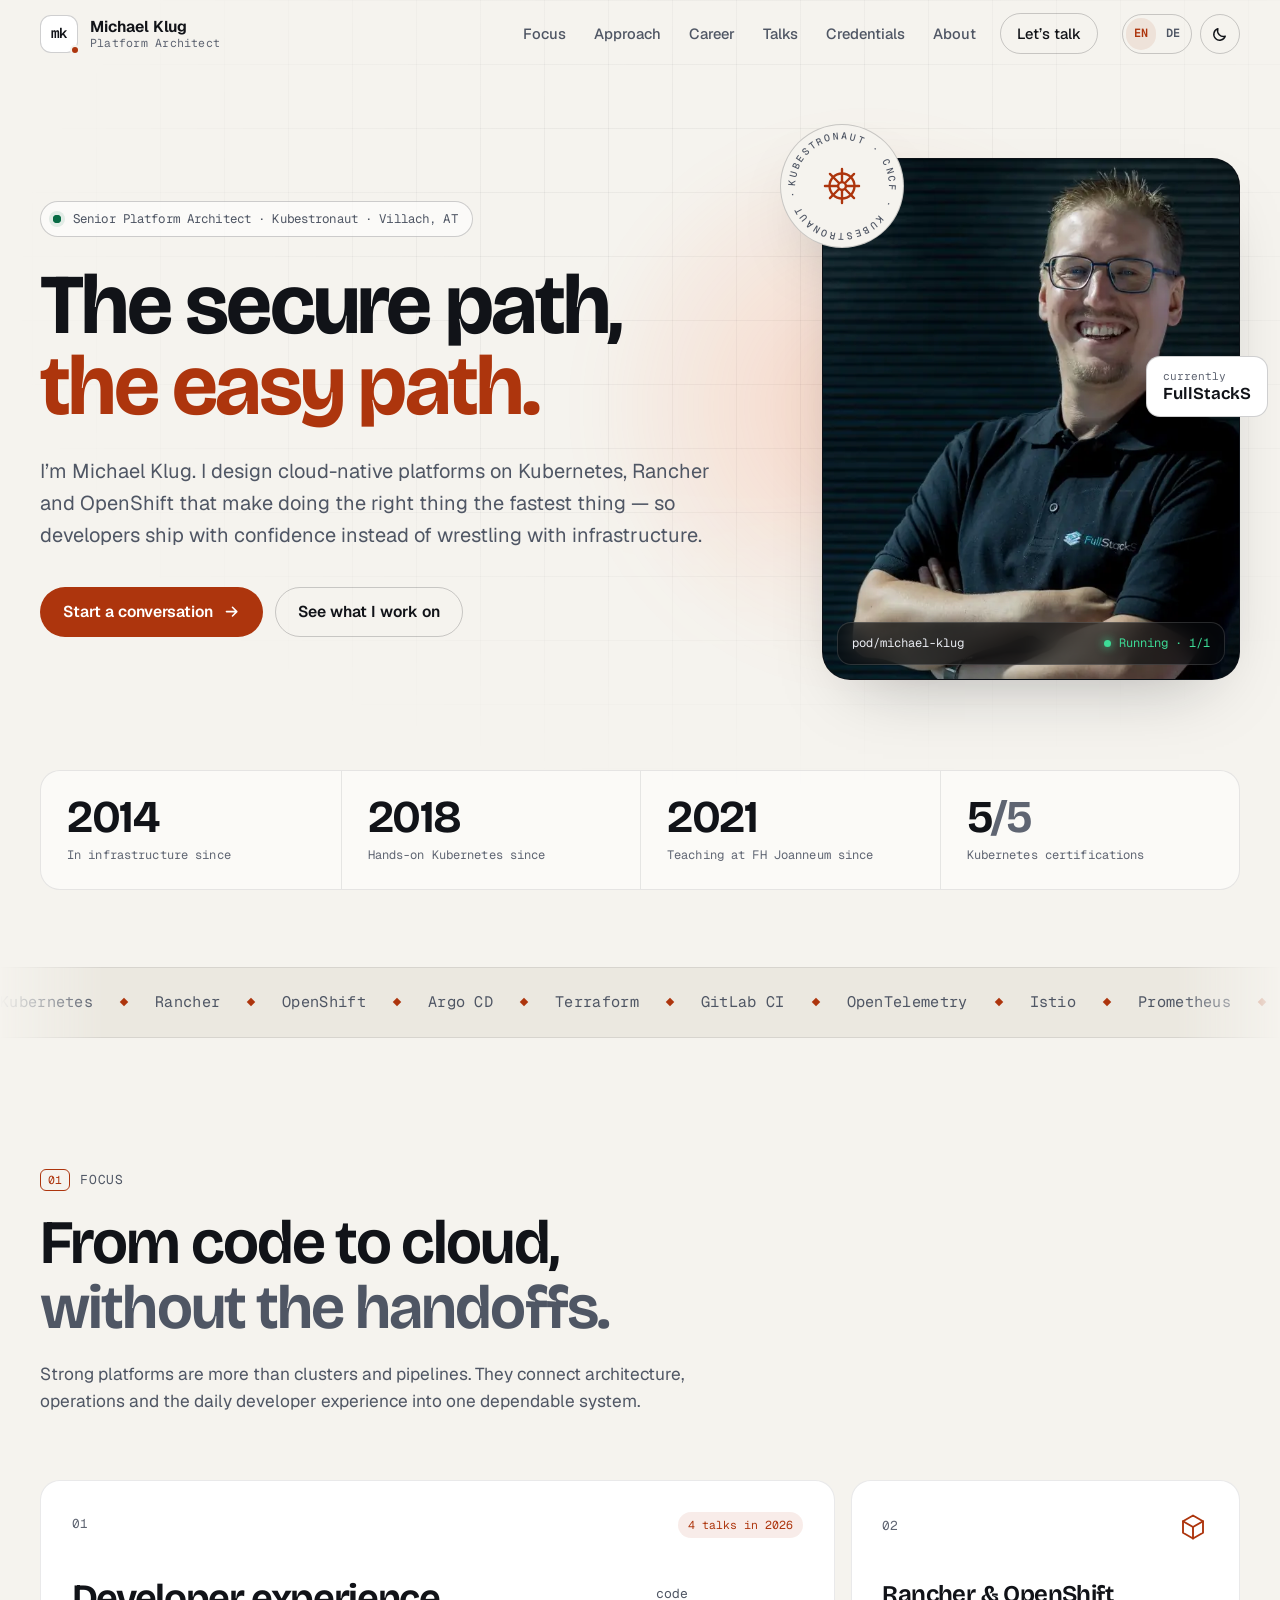
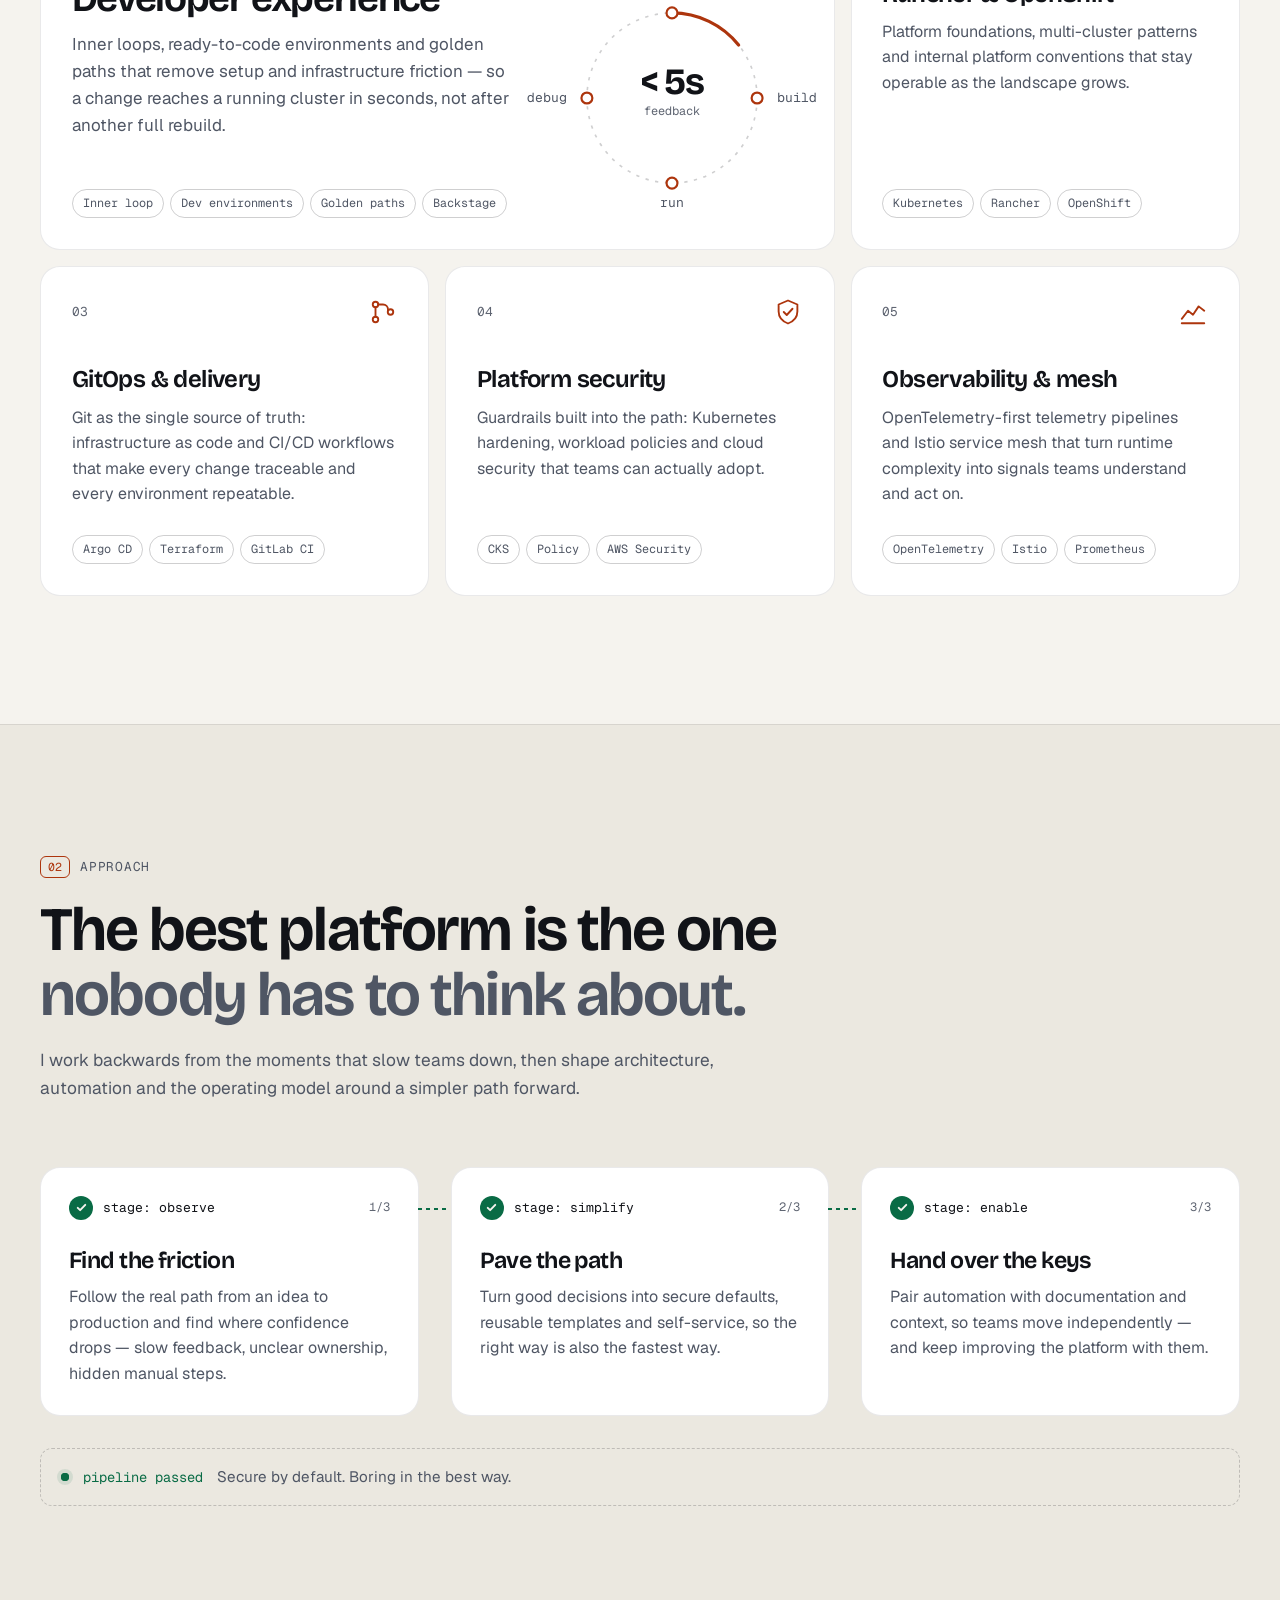
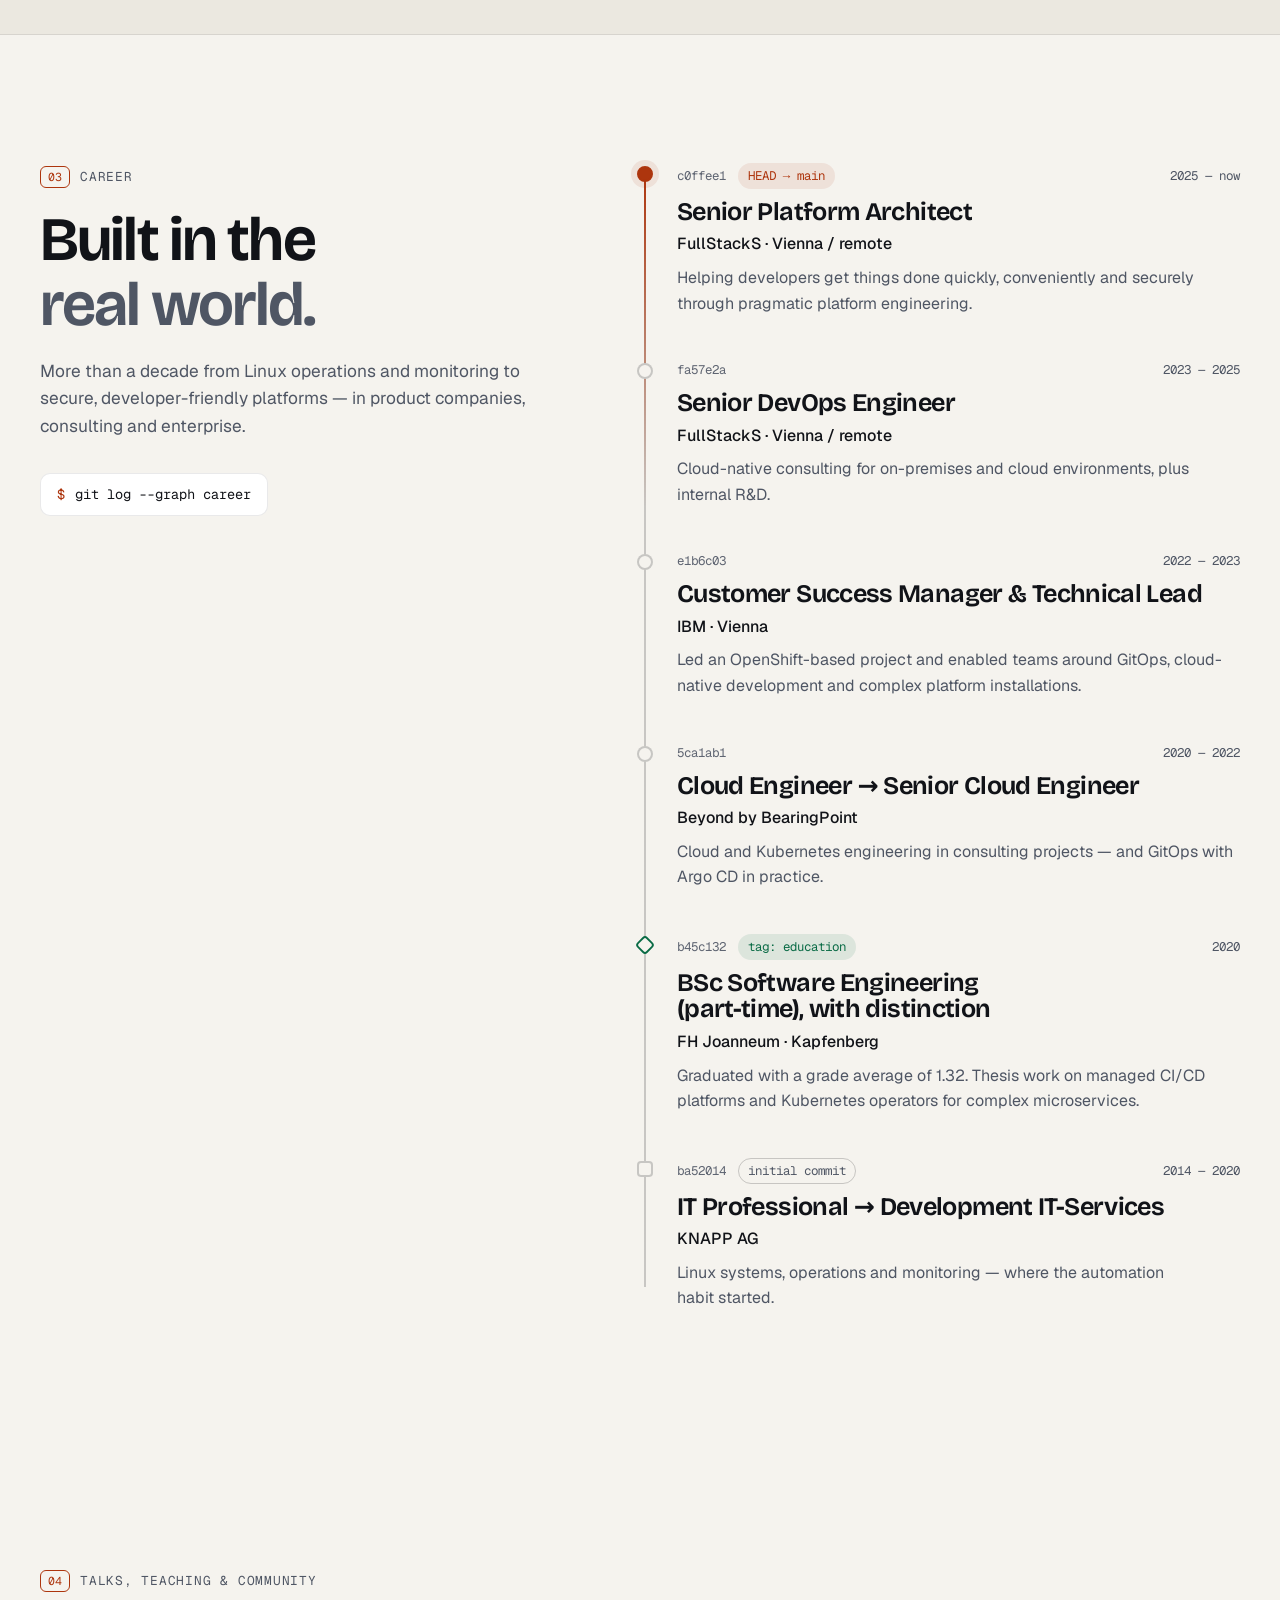
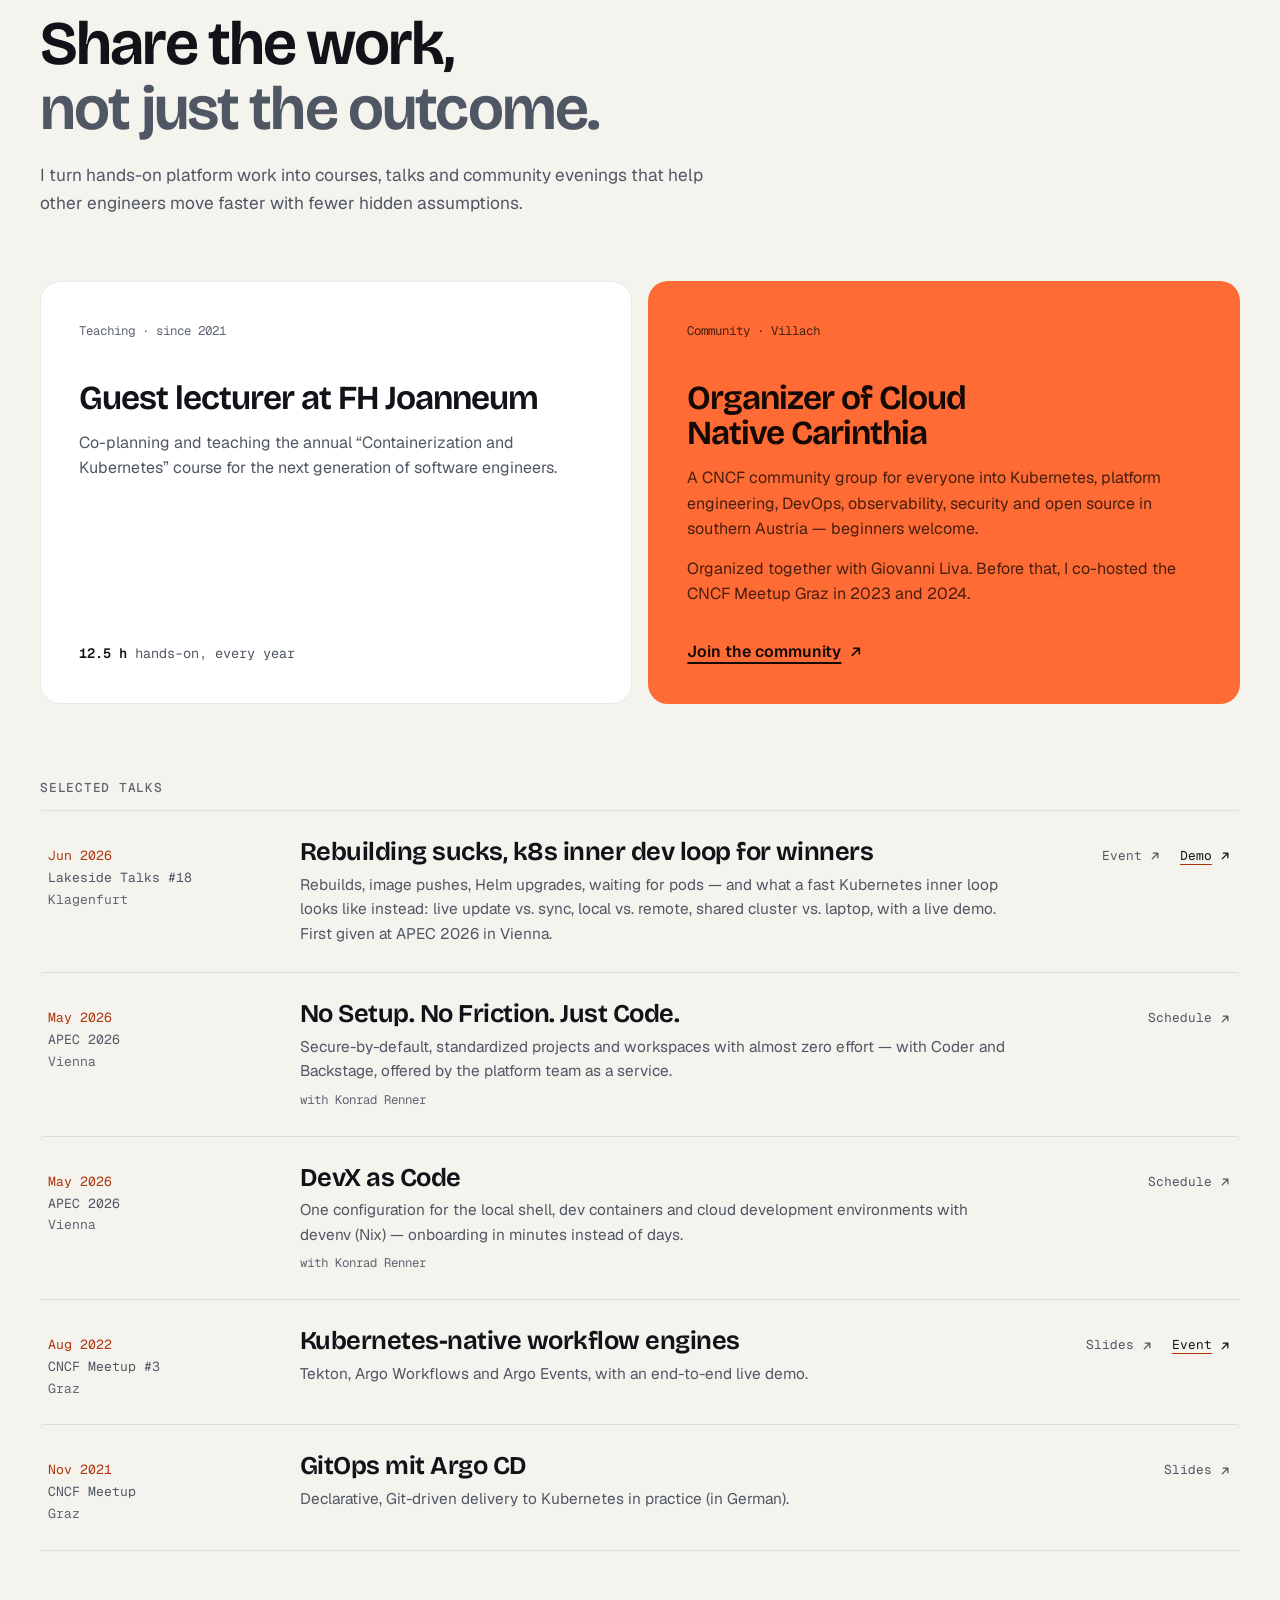
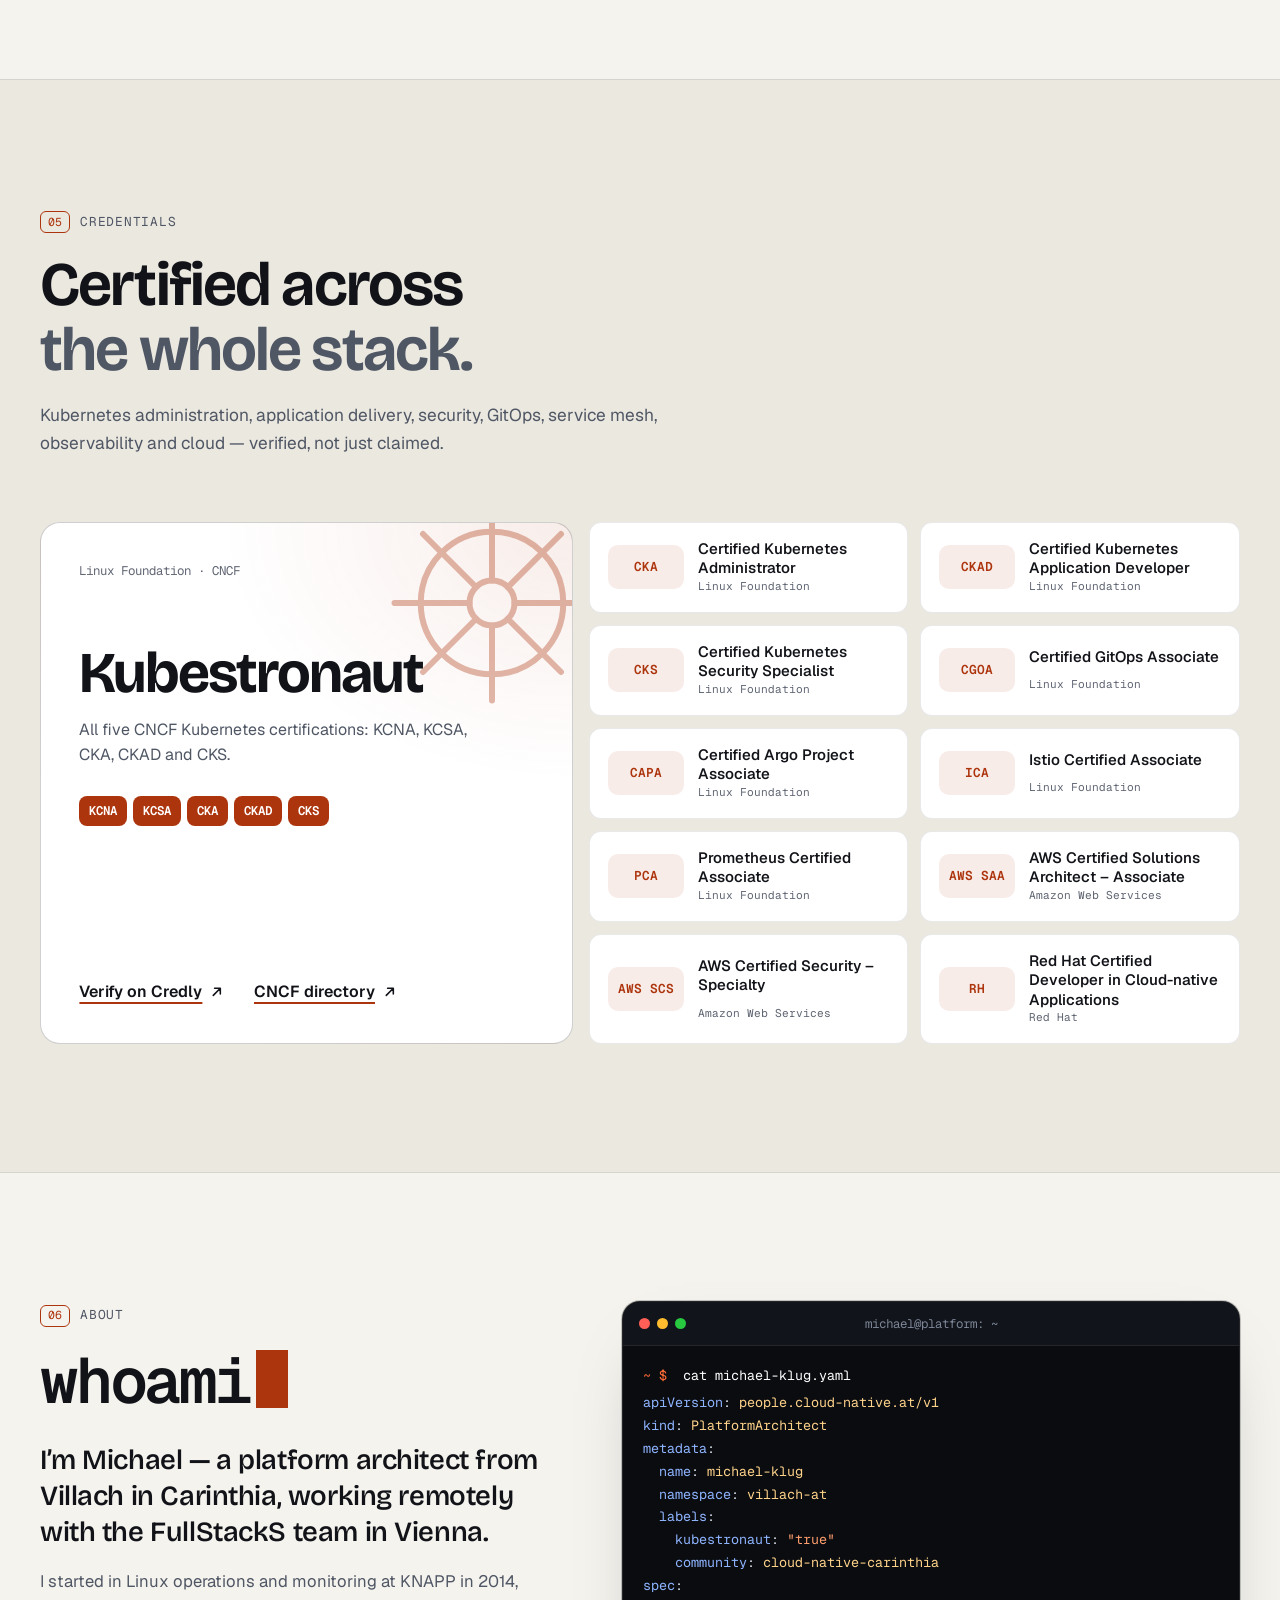
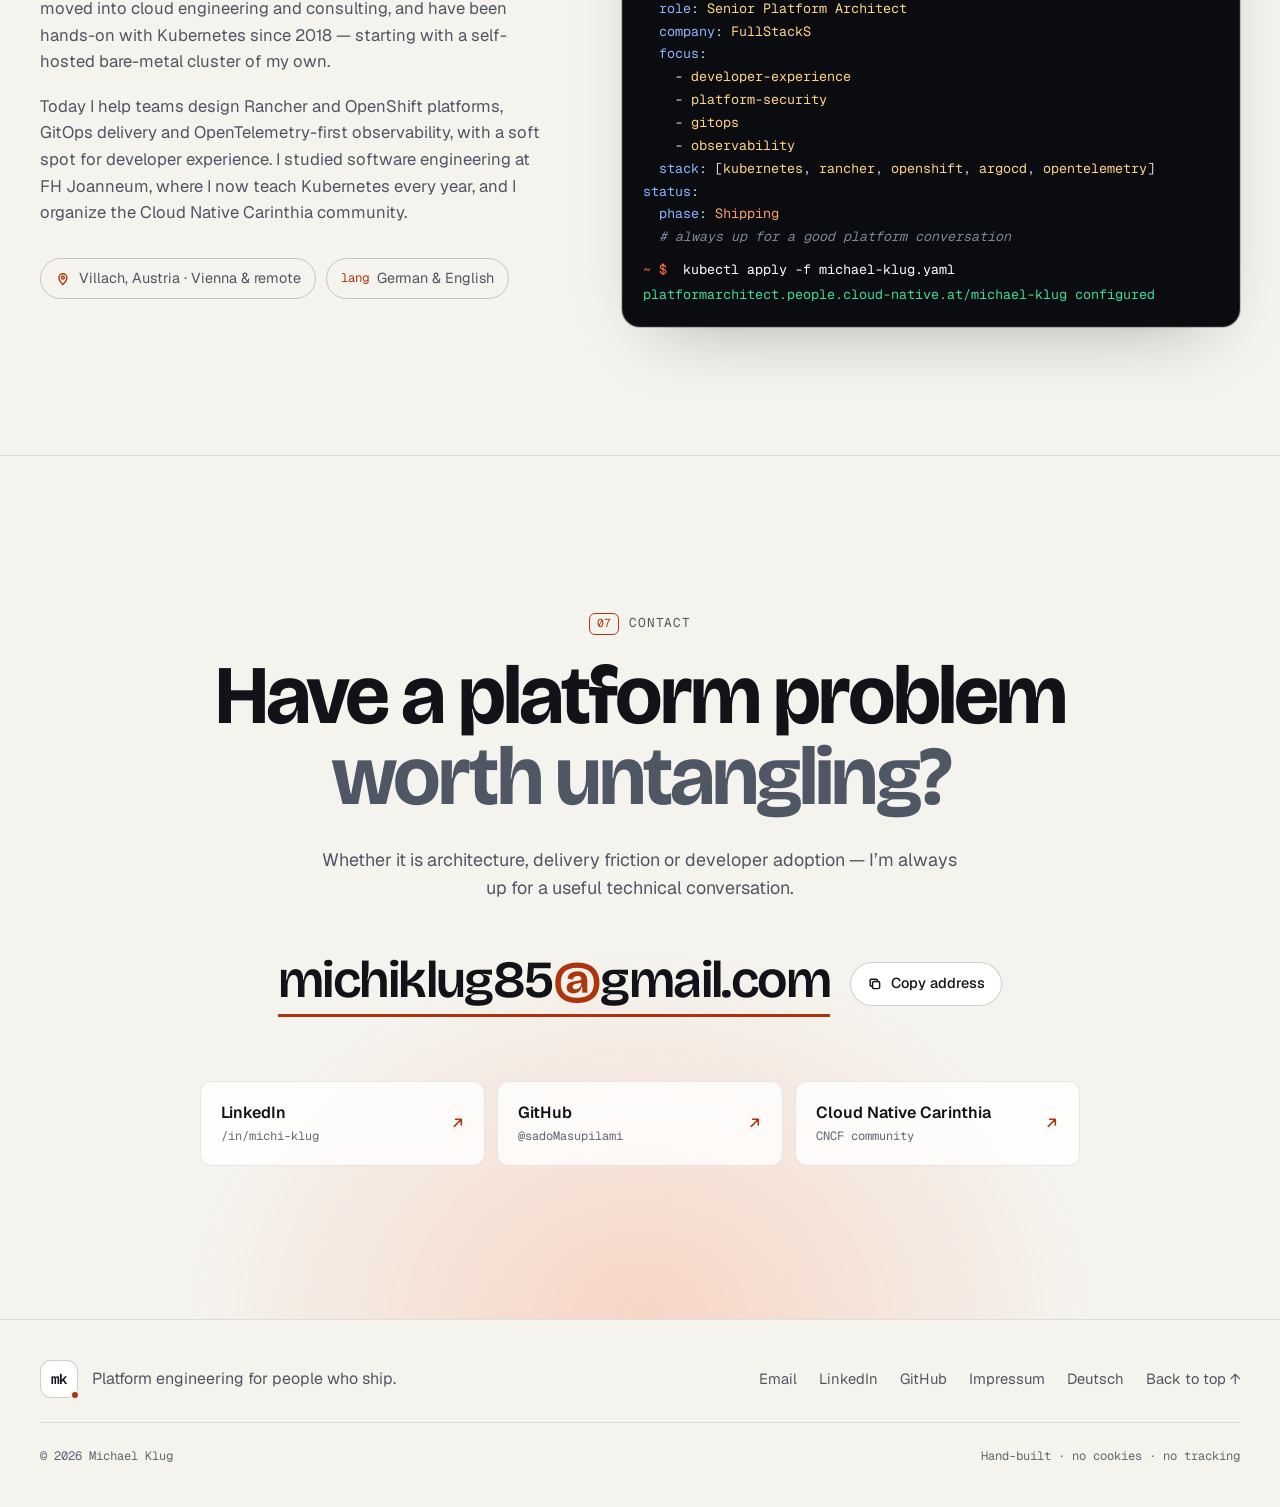
==== commit 0ea291f6: "Add German version and update talks, credentials and education - Add a German page at /de/ with a la" ====
--- a/index.html
+++ b/index.html
@@ -14,9 +14,14 @@
     <meta name="theme-color" content="#0b0d12" media="(prefers-color-scheme: dark)" />
     <meta name="theme-color" content="#f5f3ee" media="(prefers-color-scheme: light)" />
     <link rel="canonical" href="https://sadomasupilami.github.io/mklug-homepage/" />
+    <link rel="alternate" hreflang="en" href="https://sadomasupilami.github.io/mklug-homepage/" />
+    <link rel="alternate" hreflang="de" href="https://sadomasupilami.github.io/mklug-homepage/de/" />
+    <link rel="alternate" hreflang="x-default" href="https://sadomasupilami.github.io/mklug-homepage/" />
 
     <meta property="og:type" content="profile" />
     <meta property="og:site_name" content="Michael Klug" />
+    <meta property="og:locale" content="en_US" />
+    <meta property="og:locale:alternate" content="de_AT" />
     <meta property="og:title" content="Michael Klug — Senior Platform Architect &amp; Kubestronaut" />
     <meta
       property="og:description"
@@ -65,55 +70,74 @@
     <script type="application/ld+json">
       {
         "@context": "https://schema.org",
-        "@type": "Person",
-        "name": "Michael Klug",
-        "jobTitle": "Senior Platform Architect",
-        "image": "https://sadomasupilami.github.io/mklug-homepage/assets/michael-klug-profile.jpg",
+        "@type": "ProfilePage",
+        "@id": "https://sadomasupilami.github.io/mklug-homepage/#profile",
         "url": "https://sadomasupilami.github.io/mklug-homepage/",
-        "email": "mailto:michiklug85@gmail.com",
-        "sameAs": [
-          "https://www.linkedin.com/in/michi-klug/",
-          "https://github.com/sadoMasupilami",
-          "https://community.cncf.io/cloud-native-carinthia/"
-        ],
-        "worksFor": {
-          "@type": "Organization",
-          "name": "FullStackS",
-          "url": "https://fullstacks.io/"
-        },
-        "homeLocation": {
-          "@type": "Place",
-          "name": "Villach, Carinthia, Austria"
-        },
-        "alumniOf": {
-          "@type": "CollegeOrUniversity",
-          "name": "FH Joanneum"
-        },
-        "knowsLanguage": ["de", "en"],
-        "knowsAbout": [
-          "Platform Engineering",
-          "Developer Experience",
-          "Kubernetes",
-          "Rancher",
-          "OpenShift",
-          "GitOps",
-          "Argo CD",
-          "Infrastructure as Code",
-          "Platform Security",
-          "OpenTelemetry",
-          "Istio",
-          "Prometheus"
-        ],
-        "hasCredential": [
-          { "@type": "EducationalOccupationalCredential", "name": "Kubestronaut", "credentialCategory": "Certification" },
-          { "@type": "EducationalOccupationalCredential", "name": "Certified Kubernetes Administrator", "credentialCategory": "Certification" },
-          { "@type": "EducationalOccupationalCredential", "name": "Certified Kubernetes Application Developer", "credentialCategory": "Certification" },
-          { "@type": "EducationalOccupationalCredential", "name": "Certified Kubernetes Security Specialist", "credentialCategory": "Certification" },
-          { "@type": "EducationalOccupationalCredential", "name": "Certified GitOps Associate", "credentialCategory": "Certification" },
-          { "@type": "EducationalOccupationalCredential", "name": "Certified Argo Project Associate", "credentialCategory": "Certification" },
-          { "@type": "EducationalOccupationalCredential", "name": "Istio Certified Associate", "credentialCategory": "Certification" },
-          { "@type": "EducationalOccupationalCredential", "name": "Prometheus Certified Associate", "credentialCategory": "Certification" }
-        ]
+        "name": "Michael Klug — Senior Platform Architect & Kubestronaut",
+        "inLanguage": "en",
+        "dateModified": "2026-10-20",
+        "mainEntity": {
+          "@type": "Person",
+          "@id": "https://sadomasupilami.github.io/mklug-homepage/#person",
+          "name": "Michael Klug",
+          "givenName": "Michael",
+          "familyName": "Klug",
+          "jobTitle": "Senior Platform Architect",
+          "image": "https://sadomasupilami.github.io/mklug-homepage/assets/michael-klug-profile.jpg",
+          "url": "https://sadomasupilami.github.io/mklug-homepage/",
+          "email": "mailto:michiklug85@gmail.com",
+          "sameAs": [
+            "https://www.linkedin.com/in/michi-klug/",
+            "https://github.com/sadoMasupilami",
+            "https://sessionize.com/michael-klug"
+          ],
+          "worksFor": {"@type": "Organization", "name": "FullStackS GmbH", "url": "https://fullstacks.io/"},
+          "homeLocation": {
+            "@type": "Place",
+            "address": {
+              "@type": "PostalAddress",
+              "addressLocality": "Villach",
+              "addressRegion": "Carinthia",
+              "addressCountry": "AT"
+            }
+          },
+          "alumniOf": {"@type": "CollegeOrUniversity", "name": "FH Joanneum", "url": "https://www.fh-joanneum.at/"},
+          "memberOf": {"@type": "Organization", "name": "Cloud Native Carinthia", "url": "https://community.cncf.io/cloud-native-carinthia/"},
+          "knowsLanguage": [
+            "de",
+            "en"
+          ],
+          "knowsAbout": [
+            "Platform Engineering",
+            "Developer Experience",
+            "Kubernetes",
+            "Rancher",
+            "OpenShift",
+            "GitOps",
+            "Argo CD",
+            "Infrastructure as Code",
+            "Platform Security",
+            "OpenTelemetry",
+            "Istio",
+            "Prometheus",
+            "Backstage"
+          ],
+          "hasCredential": [
+            {"@type": "EducationalOccupationalCredential", "name": "Kubestronaut", "credentialCategory": "Certification", "recognizedBy": {"@type": "Organization", "name": "The Linux Foundation"}, "url": "https://www.credly.com/badges/746972d2-5711-49da-adb9-190c93b9d49b"},
+            {"@type": "EducationalOccupationalCredential", "name": "Kubernetes and Cloud Native Associate (KCNA)", "credentialCategory": "Certification", "recognizedBy": {"@type": "Organization", "name": "The Linux Foundation"}},
+            {"@type": "EducationalOccupationalCredential", "name": "Kubernetes and Cloud Native Security Associate (KCSA)", "credentialCategory": "Certification", "recognizedBy": {"@type": "Organization", "name": "The Linux Foundation"}},
+            {"@type": "EducationalOccupationalCredential", "name": "Certified Kubernetes Administrator (CKA)", "credentialCategory": "Certification", "recognizedBy": {"@type": "Organization", "name": "The Linux Foundation"}, "url": "https://www.credly.com/badges/2878c2cc-ad54-4fa1-bb05-195f686e6bb5"},
+            {"@type": "EducationalOccupationalCredential", "name": "Certified Kubernetes Application Developer (CKAD)", "credentialCategory": "Certification", "recognizedBy": {"@type": "Organization", "name": "The Linux Foundation"}, "url": "https://www.credly.com/badges/9b6966a0-2987-46ea-bf01-4bb881c66b4e"},
+            {"@type": "EducationalOccupationalCredential", "name": "Certified Kubernetes Security Specialist (CKS)", "credentialCategory": "Certification", "recognizedBy": {"@type": "Organization", "name": "The Linux Foundation"}, "url": "https://www.credly.com/badges/590890c8-0853-4305-8e59-6575182fbf09"},
+            {"@type": "EducationalOccupationalCredential", "name": "Certified GitOps Associate (CGOA)", "credentialCategory": "Certification", "recognizedBy": {"@type": "Organization", "name": "The Linux Foundation"}, "url": "https://www.credly.com/badges/17396214-56f9-4669-8831-accf2b2cf406"},
+            {"@type": "EducationalOccupationalCredential", "name": "Certified Argo Project Associate (CAPA)", "credentialCategory": "Certification", "recognizedBy": {"@type": "Organization", "name": "The Linux Foundation"}, "url": "https://www.credly.com/badges/366ce829-1753-4521-adf3-b970d9c75f63"},
+            {"@type": "EducationalOccupationalCredential", "name": "Istio Certified Associate (ICA)", "credentialCategory": "Certification", "recognizedBy": {"@type": "Organization", "name": "The Linux Foundation"}, "url": "https://www.credly.com/badges/f935d9ec-7c9a-43e9-a65f-394552f7f266"},
+            {"@type": "EducationalOccupationalCredential", "name": "Prometheus Certified Associate (PCA)", "credentialCategory": "Certification", "recognizedBy": {"@type": "Organization", "name": "The Linux Foundation"}, "url": "https://www.credly.com/badges/18e3b3e3-436d-419a-ad2a-cdc4ad603782"},
+            {"@type": "EducationalOccupationalCredential", "name": "AWS Certified Solutions Architect – Associate", "credentialCategory": "Certification", "recognizedBy": {"@type": "Organization", "name": "Amazon Web Services"}, "url": "https://www.credly.com/badges/94de96ab-9429-4aa2-ad2f-daf6d67ccd73"},
+            {"@type": "EducationalOccupationalCredential", "name": "AWS Certified Security – Specialty", "credentialCategory": "Certification", "recognizedBy": {"@type": "Organization", "name": "Amazon Web Services"}, "url": "https://www.credly.com/badges/ba353a86-6c76-4aff-b564-addd462716a5"},
+            {"@type": "EducationalOccupationalCredential", "name": "Red Hat Certified Developer in Cloud-native Applications", "credentialCategory": "Certification", "recognizedBy": {"@type": "Organization", "name": "Red Hat"}, "url": "https://www.credly.com/badges/ec6f4dbe-42b4-40b8-887a-5990af366826"}
+          ]
+        }
       }
     </script>
   </head>
@@ -136,12 +160,13 @@
 
     <header class="site-header" data-header>
       <div class="container header-inner">
-        <a class="brand" href="#top" aria-label="Michael Klug, back to top">
+        <a class="brand" href="#top">
           <span class="brand-mark" aria-hidden="true">mk<i></i></span>
           <span class="brand-text">
             <strong>Michael Klug</strong>
             <small>Platform Architect</small>
           </span>
+          <span class="sr-only">, back to top</span>
         </a>
 
         <nav class="site-nav" id="site-nav" aria-label="Main" data-nav>
@@ -155,6 +180,10 @@
         </nav>
 
         <div class="header-actions">
+          <nav class="lang-switch" aria-label="Language" data-lang-switch>
+            <span aria-current="true"><span aria-hidden="true">EN</span><span class="sr-only">English</span></span>
+            <a href="de/" hreflang="de" lang="de"><span aria-hidden="true">DE</span><span class="sr-only">Deutsch</span></a>
+          </nav>
           <button class="icon-button theme-toggle" type="button" data-theme-toggle aria-label="Switch color theme">
             <svg class="icon-sun" viewBox="0 0 20 20" aria-hidden="true">
               <circle cx="10" cy="10" r="3.4" />
@@ -186,7 +215,7 @@
           <div class="hero-copy">
             <p class="hero-kicker reveal">
               <span class="status-dot" aria-hidden="true"></span>
-              Senior Platform Architect · Kubestronaut · Villach, AT
+              <span>Senior Platform Architect · Kubestronaut<span class="kicker-loc"> · Villach, AT</span></span>
             </p>
             <h1 id="hero-title" class="hero-title reveal" style="--d: 1">
               <span>The secure path,</span>
@@ -267,8 +296,8 @@
       </section>
 
       <!-- Stack marquee -->
-      <div class="marquee" aria-label="Technologies I work with">
-        <ul class="marquee-track">
+      <div class="marquee">
+        <ul class="marquee-track" aria-label="Technologies I work with">
           <li>Kubernetes</li>
           <li>Rancher</li>
           <li>OpenShift</li>
@@ -280,6 +309,10 @@
           <li>Prometheus</li>
           <li>Tekton</li>
           <li>Argo Workflows</li>
+          <li>Backstage</li>
+          <li>Coder</li>
+          <li>Tilt</li>
+          <li>Nix</li>
           <li>AWS</li>
         </ul>
         <ul class="marquee-track" aria-hidden="true">
@@ -294,6 +327,10 @@
           <li>Prometheus</li>
           <li>Tekton</li>
           <li>Argo Workflows</li>
+          <li>Backstage</li>
+          <li>Coder</li>
+          <li>Tilt</li>
+          <li>Nix</li>
           <li>AWS</li>
         </ul>
       </div>
@@ -314,7 +351,7 @@
             <article class="card card-feature reveal" data-spotlight>
               <div class="card-top">
                 <span class="card-index">01</span>
-                <span class="card-chip">2026 talk topic</span>
+                <span class="card-chip">4 talks in 2026</span>
               </div>
               <div class="feature-body">
                 <div>
@@ -328,6 +365,7 @@
                     <li>Inner loop</li>
                     <li>Dev environments</li>
                     <li>Golden paths</li>
+                    <li>Backstage</li>
                   </ul>
                 </div>
                 <svg class="loop-diagram" viewBox="0 0 220 220" role="img" aria-labelledby="loop-title">
@@ -559,8 +597,8 @@
                 <span class="ref ref-tag">tag: education</span>
                 <time>2020</time>
               </div>
-              <h3>BASc Software Engineering, with distinction</h3>
-              <p class="commit-org">FH Joanneum · Graz</p>
+              <h3>BSc Software Engineering (part-time), with distinction</h3>
+              <p class="commit-org">FH Joanneum · Kapfenberg</p>
               <p>
                 Graduated with a grade average of 1.32. Thesis work on managed CI/CD platforms and
                 Kubernetes operators for complex microservices.
@@ -610,6 +648,10 @@
                 A CNCF community group for everyone into Kubernetes, platform engineering, DevOps,
                 observability, security and open source in southern Austria — beginners welcome.
               </p>
+              <p>
+                Organized together with Giovanni Liva. Before that, I co-hosted the CNCF Meetup Graz
+                in 2023 and 2024.
+              </p>
               <a
                 class="text-link"
                 href="https://community.cncf.io/cloud-native-carinthia/"
@@ -625,65 +667,79 @@
           <div class="talks reveal">
             <h3 class="talks-title">Selected talks</h3>
             <ul class="talk-list">
-              <li>
-                <a
-                  class="talk"
-                  href="https://www.meetup.com/de-de/lakeside-talks/"
-                  target="_blank"
-                  rel="noreferrer"
-                >
-                  <span class="talk-when"><time>2026</time> Lakeside Talks</span>
-                  <span class="talk-what">
-                    <strong>Rebuilding sucks: Kubernetes inner loops for winners</strong>
-                    <small>Fast feedback, debugging, live updates and local-versus-remote development — live.</small>
-                  </span>
-                  <span class="talk-go">Event <svg class="icon" aria-hidden="true"><use href="#i-external" /></svg></span>
-                </a>
-              </li>
-              <li>
-                <a
-                  class="talk"
-                  href="https://www.linkedin.com/in/michi-klug/recent-activity/all/"
-                  target="_blank"
-                  rel="noreferrer"
-                >
-                  <span class="talk-when"><time>2026</time> APEC Vienna</span>
-                  <span class="talk-what">
-                    <strong>No Setup. No Friction. Just Code.</strong>
-                    <small>Developer environments without setup pain — one of two sessions at the Austrian Platform Engineering Community Day.</small>
-                  </span>
-                  <span class="talk-go">Activity <svg class="icon" aria-hidden="true"><use href="#i-external" /></svg></span>
-                </a>
-              </li>
-              <li>
-                <a
-                  class="talk"
-                  href="https://github.com/DrackThor/cncf-chapter-graz/blob/main/2022-08-29/workflow-engines.pdf"
-                  target="_blank"
-                  rel="noreferrer"
-                >
-                  <span class="talk-when"><time>2022</time> CNCF Graz</span>
-                  <span class="talk-what">
-                    <strong>Kubernetes-native workflow engines</strong>
-                    <small>Tekton, Argo Workflows and Argo Events, with an end-to-end live demo.</small>
-                  </span>
-                  <span class="talk-go">Slides <svg class="icon" aria-hidden="true"><use href="#i-external" /></svg></span>
-                </a>
-              </li>
-              <li>
-                <a
-                  class="talk"
-                  href="https://github.com/DrackThor/cncf-chapter-graz/blob/main/2021-11/2021_11_gitops_argocd.pdf"
-                  target="_blank"
-                  rel="noreferrer"
-                >
-                  <span class="talk-when"><time>2021</time> CNCF Graz</span>
-                  <span class="talk-what">
-                    <strong lang="de">GitOps mit Argo CD</strong>
-                    <small>Declarative, Git-driven delivery to Kubernetes in practice (in German).</small>
-                  </span>
-                  <span class="talk-go">Slides <svg class="icon" aria-hidden="true"><use href="#i-external" /></svg></span>
-                </a>
+              <li class="talk">
+                <p class="talk-when"><time datetime="2026-06-11">Jun 2026</time> <span>Lakeside Talks #18</span> <span class="talk-where">Klagenfurt</span></p>
+                <div class="talk-what">
+                  <h4>
+                    <a class="talk-link" href="https://www.meetup.com/de-DE/lakeside-talks/events/315009679/" target="_blank" rel="noreferrer">Rebuilding sucks, k8s inner dev loop for winners</a>
+                  </h4>
+                  <p>
+                    Rebuilds, image pushes, Helm upgrades, waiting for pods — and what a fast Kubernetes
+                    inner loop looks like instead: live update vs. sync, local vs. remote, shared cluster
+                    vs. laptop, with a live demo. First given at APEC 2026 in Vienna.
+                  </p>
+                </div>
+                <p class="talk-go">
+                  <span class="talk-go-primary" aria-hidden="true">Event <svg class="icon"><use href="#i-external" /></svg></span>
+                  <a href="https://github.com/sadoMasupilami/tilt-demo" target="_blank" rel="noreferrer">Demo <svg class="icon" aria-hidden="true"><use href="#i-external" /></svg></a>
+                </p>
+              </li>
+              <li class="talk">
+                <p class="talk-when"><time datetime="2026-05-07">May 2026</time> <span>APEC 2026</span> <span class="talk-where">Vienna</span></p>
+                <div class="talk-what">
+                  <h4>
+                    <a class="talk-link" href="https://austrian-plattform-engineering-community.sessionize.com/schedule/day/20260507" target="_blank" rel="noreferrer">No Setup. No Friction. Just Code.</a>
+                  </h4>
+                  <p>
+                    Secure-by-default, standardized projects and workspaces with almost zero effort —
+                    with Coder and Backstage, offered by the platform team as a service.
+                  </p>
+                  <p class="talk-with">with Konrad Renner</p>
+                </div>
+                <p class="talk-go">
+                  <span class="talk-go-primary" aria-hidden="true">Schedule <svg class="icon"><use href="#i-external" /></svg></span>
+                </p>
+              </li>
+              <li class="talk">
+                <p class="talk-when"><time datetime="2026-05-07">May 2026</time> <span>APEC 2026</span> <span class="talk-where">Vienna</span></p>
+                <div class="talk-what">
+                  <h4>
+                    <a class="talk-link" href="https://austrian-plattform-engineering-community.sessionize.com/schedule/day/20260507" target="_blank" rel="noreferrer">DevX as Code</a>
+                  </h4>
+                  <p>
+                    One configuration for the local shell, dev containers and cloud development
+                    environments with devenv (Nix) — onboarding in minutes instead of days.
+                  </p>
+                  <p class="talk-with">with Konrad Renner</p>
+                </div>
+                <p class="talk-go">
+                  <span class="talk-go-primary" aria-hidden="true">Schedule <svg class="icon"><use href="#i-external" /></svg></span>
+                </p>
+              </li>
+              <li class="talk">
+                <p class="talk-when"><time datetime="2022-08-29">Aug 2022</time> <span>CNCF Meetup #3</span> <span class="talk-where">Graz</span></p>
+                <div class="talk-what">
+                  <h4>
+                    <a class="talk-link" href="https://github.com/DrackThor/cncf-chapter-graz/blob/main/2022-08-29/workflow-engines.pdf" target="_blank" rel="noreferrer">Kubernetes-native workflow engines</a>
+                  </h4>
+                  <p>Tekton, Argo Workflows and Argo Events, with an end-to-end live demo.</p>
+                </div>
+                <p class="talk-go">
+                  <span class="talk-go-primary" aria-hidden="true">Slides <svg class="icon"><use href="#i-external" /></svg></span>
+                  <a href="https://community.cncf.io/events/details/cncf-graz-austria-presents-3-cncf-meetup-graz-august-29-2022/" target="_blank" rel="noreferrer">Event <svg class="icon" aria-hidden="true"><use href="#i-external" /></svg></a>
+                </p>
+              </li>
+              <li class="talk">
+                <p class="talk-when"><time datetime="2021-11-24">Nov 2021</time> <span>CNCF Meetup</span> <span class="talk-where">Graz</span></p>
+                <div class="talk-what">
+                  <h4 lang="de">
+                    <a class="talk-link" href="https://github.com/DrackThor/cncf-chapter-graz/blob/main/2021-11/2021_11_gitops_argocd.pdf" target="_blank" rel="noreferrer">GitOps mit Argo CD</a>
+                  </h4>
+                  <p>Declarative, Git-driven delivery to Kubernetes in practice (in German).</p>
+                </div>
+                <p class="talk-go">
+                  <span class="talk-go-primary" aria-hidden="true">Slides <svg class="icon"><use href="#i-external" /></svg></span>
+                </p>
               </li>
             </ul>
           </div>
@@ -703,27 +759,27 @@
           </header>
 
           <div class="creds">
-            <a
-              class="kubestronaut reveal"
-              href="https://www.credly.com/badges/746972d2-5711-49da-adb9-190c93b9d49b/linked_in_profile"
-              target="_blank"
-              rel="noreferrer"
-              data-spotlight
-            >
+            <article class="kubestronaut reveal" data-spotlight>
               <svg class="kubestronaut-helm" aria-hidden="true"><use href="#i-helm" /></svg>
-              <span class="kubestronaut-label">Linux Foundation · CNCF</span>
-              <strong>Kubestronaut</strong>
-              <span class="kubestronaut-text">
+              <p class="kubestronaut-label">Linux Foundation · CNCF</p>
+              <h3 class="kubestronaut-title">Kubestronaut</h3>
+              <p class="kubestronaut-text">
                 All five CNCF Kubernetes certifications: KCNA, KCSA, CKA, CKAD and CKS.
-              </span>
-              <span class="kubestronaut-row" aria-hidden="true">
+              </p>
+              <p class="kubestronaut-row" aria-hidden="true">
                 <span>KCNA</span><span>KCSA</span><span>CKA</span><span>CKAD</span><span>CKS</span>
-              </span>
-              <span class="text-link">
-                Verify on Credly
-                <svg class="icon" aria-hidden="true"><use href="#i-external" /></svg>
-              </span>
-            </a>
+              </p>
+              <p class="kubestronaut-links">
+                <a class="text-link" href="https://www.credly.com/badges/746972d2-5711-49da-adb9-190c93b9d49b/linked_in_profile" target="_blank" rel="noreferrer">
+                  Verify on Credly
+                  <svg class="icon" aria-hidden="true"><use href="#i-external" /></svg>
+                </a>
+                <a class="text-link" href="https://www.cncf.io/training/kubestronaut/?_sf_s=klug" target="_blank" rel="noreferrer">
+                  CNCF directory
+                  <svg class="icon" aria-hidden="true"><use href="#i-external" /></svg>
+                </a>
+              </p>
+            </article>
 
             <ul class="cert-grid">
               <li class="reveal">
@@ -763,17 +819,17 @@
               </li>
               <li class="reveal">
                 <a href="https://www.credly.com/badges/94de96ab-9429-4aa2-ad2f-daf6d67ccd73/linked_in_profile" target="_blank" rel="noreferrer">
-                  <code>AWS SA</code><span>AWS Certified Solutions Architect</span><small>Amazon Web Services</small>
+                  <code>AWS SAA</code><span>AWS Certified Solutions Architect – Associate</span><small>Amazon Web Services</small>
                 </a>
               </li>
               <li class="reveal">
                 <a href="https://www.credly.com/badges/ba353a86-6c76-4aff-b564-addd462716a5/linked_in_profile" target="_blank" rel="noreferrer">
-                  <code>AWS SCS</code><span>AWS Certified Security — Specialty</span><small>Amazon Web Services</small>
+                  <code>AWS SCS</code><span>AWS Certified Security – Specialty</span><small>Amazon Web Services</small>
                 </a>
               </li>
               <li class="reveal">
                 <a href="https://www.credly.com/badges/ec6f4dbe-42b4-40b8-887a-5990af366826/linked_in_profile" target="_blank" rel="noreferrer">
-                  <code>RH</code><span>Red Hat Containers</span><small>Red Hat</small>
+                  <code>RH</code><span>Red Hat Certified Developer in Cloud-native Applications</span><small>Red Hat</small>
                 </a>
               </li>
             </ul>
@@ -917,6 +973,7 @@
           <a href="https://www.linkedin.com/in/michi-klug/" target="_blank" rel="noreferrer">LinkedIn</a>
           <a href="https://github.com/sadoMasupilami" target="_blank" rel="noreferrer">GitHub</a>
           <a href="impressum.html" lang="de">Impressum</a>
+          <a href="de/" hreflang="de" lang="de">Deutsch</a>
           <a href="#top">Back to top ↑</a>
         </nav>
         <p class="footer-note">
--- a/styles.css
+++ b/styles.css
@@ -77,13 +77,13 @@
     --text: #111318;
     --muted: #4f5664;
     --faint: #5f6572;
-    --accent: #c43d10;
-    --accent-hover: #a8340d;
+    --accent: #ad350d;
+    --accent-hover: #922c0a;
     --accent-ink: #ffffff;
-    --accent-soft: rgba(196, 61, 16, 0.09);
+    --accent-soft: rgba(173, 53, 13, 0.09);
     --accent-glow: rgba(255, 107, 53, 0.22);
-    --ok: #0b7a4f;
-    --ok-soft: rgba(11, 122, 79, 0.1);
+    --ok: #096b45;
+    --ok-soft: rgba(9, 107, 69, 0.1);
     --header-bg: rgba(245, 243, 238, 0.78);
     --shadow: 0 30px 70px -36px rgba(17, 19, 24, 0.35);
     --grid-line: rgba(17, 19, 24, 0.045);
@@ -102,13 +102,13 @@
   --text: #111318;
   --muted: #4f5664;
   --faint: #5f6572;
-  --accent: #c43d10;
-  --accent-hover: #a8340d;
+  --accent: #ad350d;
+  --accent-hover: #922c0a;
   --accent-ink: #ffffff;
-  --accent-soft: rgba(196, 61, 16, 0.09);
+  --accent-soft: rgba(173, 53, 13, 0.09);
   --accent-glow: rgba(255, 107, 53, 0.22);
-  --ok: #0b7a4f;
-  --ok-soft: rgba(11, 122, 79, 0.1);
+  --ok: #096b45;
+  --ok-soft: rgba(9, 107, 69, 0.1);
   --header-bg: rgba(245, 243, 238, 0.78);
   --shadow: 0 30px 70px -36px rgba(17, 19, 24, 0.35);
   --grid-line: rgba(17, 19, 24, 0.045);
@@ -164,6 +164,7 @@
 h1,
 h2,
 h3,
+h4,
 p,
 ol,
 ul,
@@ -539,6 +540,46 @@
 
 .icon-button:hover {
   border-color: var(--text);
+}
+
+.lang-switch {
+  display: inline-flex;
+  align-items: center;
+  gap: 2px;
+  height: 40px;
+  padding: 3px;
+  border: 1px solid var(--line-strong);
+  border-radius: 999px;
+  font-family: var(--font-mono);
+  font-size: 0.74rem;
+  font-weight: 600;
+  letter-spacing: 0.04em;
+}
+
+.lang-switch > * {
+  display: inline-grid;
+  place-items: center;
+  min-width: 30px;
+  height: 32px;
+  padding-inline: 6px;
+  border-radius: 999px;
+}
+
+.lang-switch a {
+  color: var(--muted);
+  transition:
+    color 0.2s ease,
+    background-color 0.2s ease;
+}
+
+.lang-switch a:hover {
+  color: var(--text);
+  background: var(--accent-soft);
+}
+
+.lang-switch [aria-current] {
+  background: var(--accent-soft);
+  color: var(--accent);
 }
 
 .theme-toggle svg {
@@ -685,6 +726,18 @@
   }
 }
 
+@media (max-width: 479px) {
+  .header-inner {
+    gap: 12px;
+  }
+}
+
+@media (max-width: 359px) {
+  .brand-text {
+    display: none;
+  }
+}
+
 /* ----- Reveal ------------------------------------------------------------ */
 
 .js .reveal {
@@ -766,6 +819,18 @@
   font-family: var(--font-mono);
   font-size: 0.78rem;
   letter-spacing: 0.01em;
+}
+
+@media (max-width: 479px) {
+  .kicker-loc {
+    display: none;
+  }
+}
+
+@media (max-width: 359px) {
+  .hero-title {
+    font-size: 2.3rem;
+  }
 }
 
 .hero-title {
@@ -1794,9 +1859,11 @@
   border-bottom: 1px solid var(--line);
 }
 
+/* The title link stretches over the whole row; extra links sit above it. */
 .talk {
+  position: relative;
   display: grid;
-  grid-template-columns: 190px minmax(0, 1fr) auto;
+  grid-template-columns: 220px minmax(0, 1fr) auto;
   align-items: baseline;
   gap: 8px 32px;
   padding: 26px 8px;
@@ -1813,15 +1880,20 @@
 }
 
 .talk-when {
-  display: flex;
-  gap: 10px;
+  display: grid;
+  gap: 2px;
   color: var(--muted);
   font-family: var(--font-mono);
   font-size: 0.82rem;
+  line-height: 1.5;
 }
 
 .talk-when time {
   color: var(--accent);
+}
+
+.talk-when .talk-where {
+  color: var(--faint);
 }
 
 .talk-what {
@@ -1829,39 +1901,87 @@
   gap: 6px;
 }
 
-.talk-what strong {
+.talk-what h4 {
   font-family: var(--font-display);
   font-size: clamp(1.25rem, 1.05rem + 0.7vw, 1.6rem);
   font-weight: 650;
   line-height: 1.15;
   letter-spacing: -0.02em;
+  text-wrap: balance;
+}
+
+.talk-link {
   transition: color 0.2s ease;
 }
 
-.talk-what small {
+.talk-link::after {
+  content: "";
+  position: absolute;
+  inset: 0;
+  border-radius: 6px;
+}
+
+.talk-link:focus-visible {
+  outline: none;
+}
+
+.talk-link:focus-visible::after {
+  outline: 2px solid var(--accent);
+  outline-offset: 2px;
+}
+
+.talk:hover .talk-link {
+  color: var(--accent);
+}
+
+.talk-what p {
+  max-width: 46em;
   color: var(--muted);
   font-size: 0.96rem;
 }
 
-.talk:hover .talk-what strong {
-  color: var(--accent);
+.talk-what .talk-with {
+  color: var(--faint);
+  font-family: var(--font-mono);
+  font-size: 0.78rem;
 }
 
 .talk-go {
+  display: flex;
+  flex-wrap: wrap;
+  justify-content: flex-end;
+  gap: 6px 18px;
+  color: var(--muted);
+  font-family: var(--font-mono);
+  font-size: 0.8rem;
+  white-space: nowrap;
+}
+
+.talk-go > * {
   display: inline-flex;
   align-items: center;
   gap: 6px;
-  color: var(--muted);
-  font-family: var(--font-mono);
-  font-size: 0.8rem;
-  white-space: nowrap;
+}
+
+.talk-go a {
+  position: relative;
+  z-index: 1;
+  color: var(--text);
+  text-decoration: underline;
+  text-decoration-color: var(--accent);
+  text-underline-offset: 4px;
+}
+
+.talk-go a:hover {
+  color: var(--accent);
 }
 
 .talk-go .icon {
   transition: transform 0.25s var(--ease);
 }
 
-.talk:hover .talk-go .icon {
+.talk:hover .talk-go-primary .icon,
+.talk-go a:hover .icon {
   transform: translate(2px, -2px);
 }
 
@@ -1933,7 +2053,7 @@
   font-size: 0.78rem;
 }
 
-.kubestronaut strong {
+.kubestronaut-title {
   margin-top: 64px;
   font-family: var(--font-display);
   font-size: clamp(2.4rem, 1.8rem + 2.4vw, 3.6rem);
@@ -1965,8 +2085,10 @@
   font-weight: 600;
 }
 
-.kubestronaut .text-link {
-  align-self: flex-start;
+.kubestronaut-links {
+  display: flex;
+  flex-wrap: wrap;
+  gap: 14px 28px;
   margin-top: auto;
   padding-top: 36px;
 }
@@ -2033,6 +2155,14 @@
 @media (max-width: 560px) {
   .cert-grid {
     grid-template-columns: minmax(0, 1fr);
+  }
+
+  .kubestronaut-helm {
+    top: -56px;
+    right: -56px;
+    width: 180px;
+    height: 180px;
+    opacity: 0.25;
   }
 }
 
@@ -2701,7 +2831,11 @@
   height: auto;
 }
 
-.not-found .button {
+.not-found-actions {
+  display: flex;
+  flex-wrap: wrap;
+  justify-content: center;
+  gap: 12px;
   margin-top: 40px;
 }
 
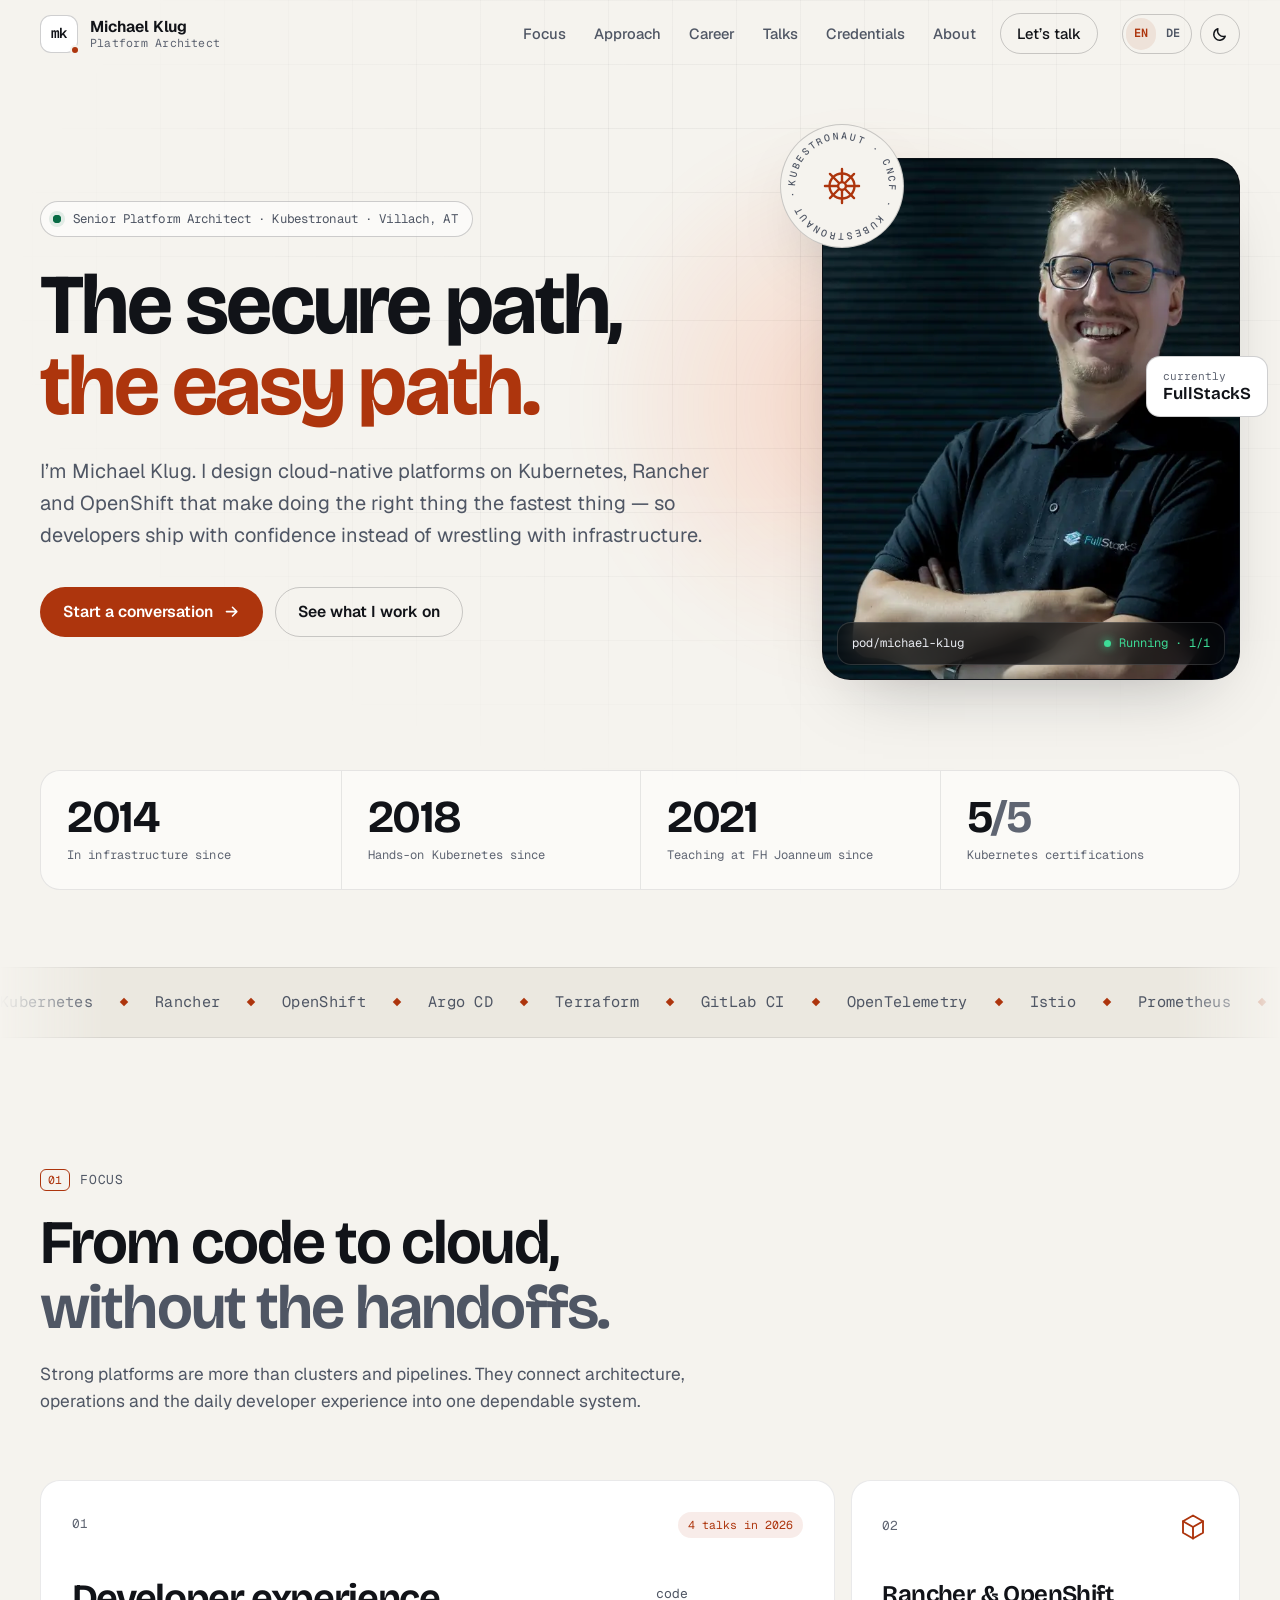
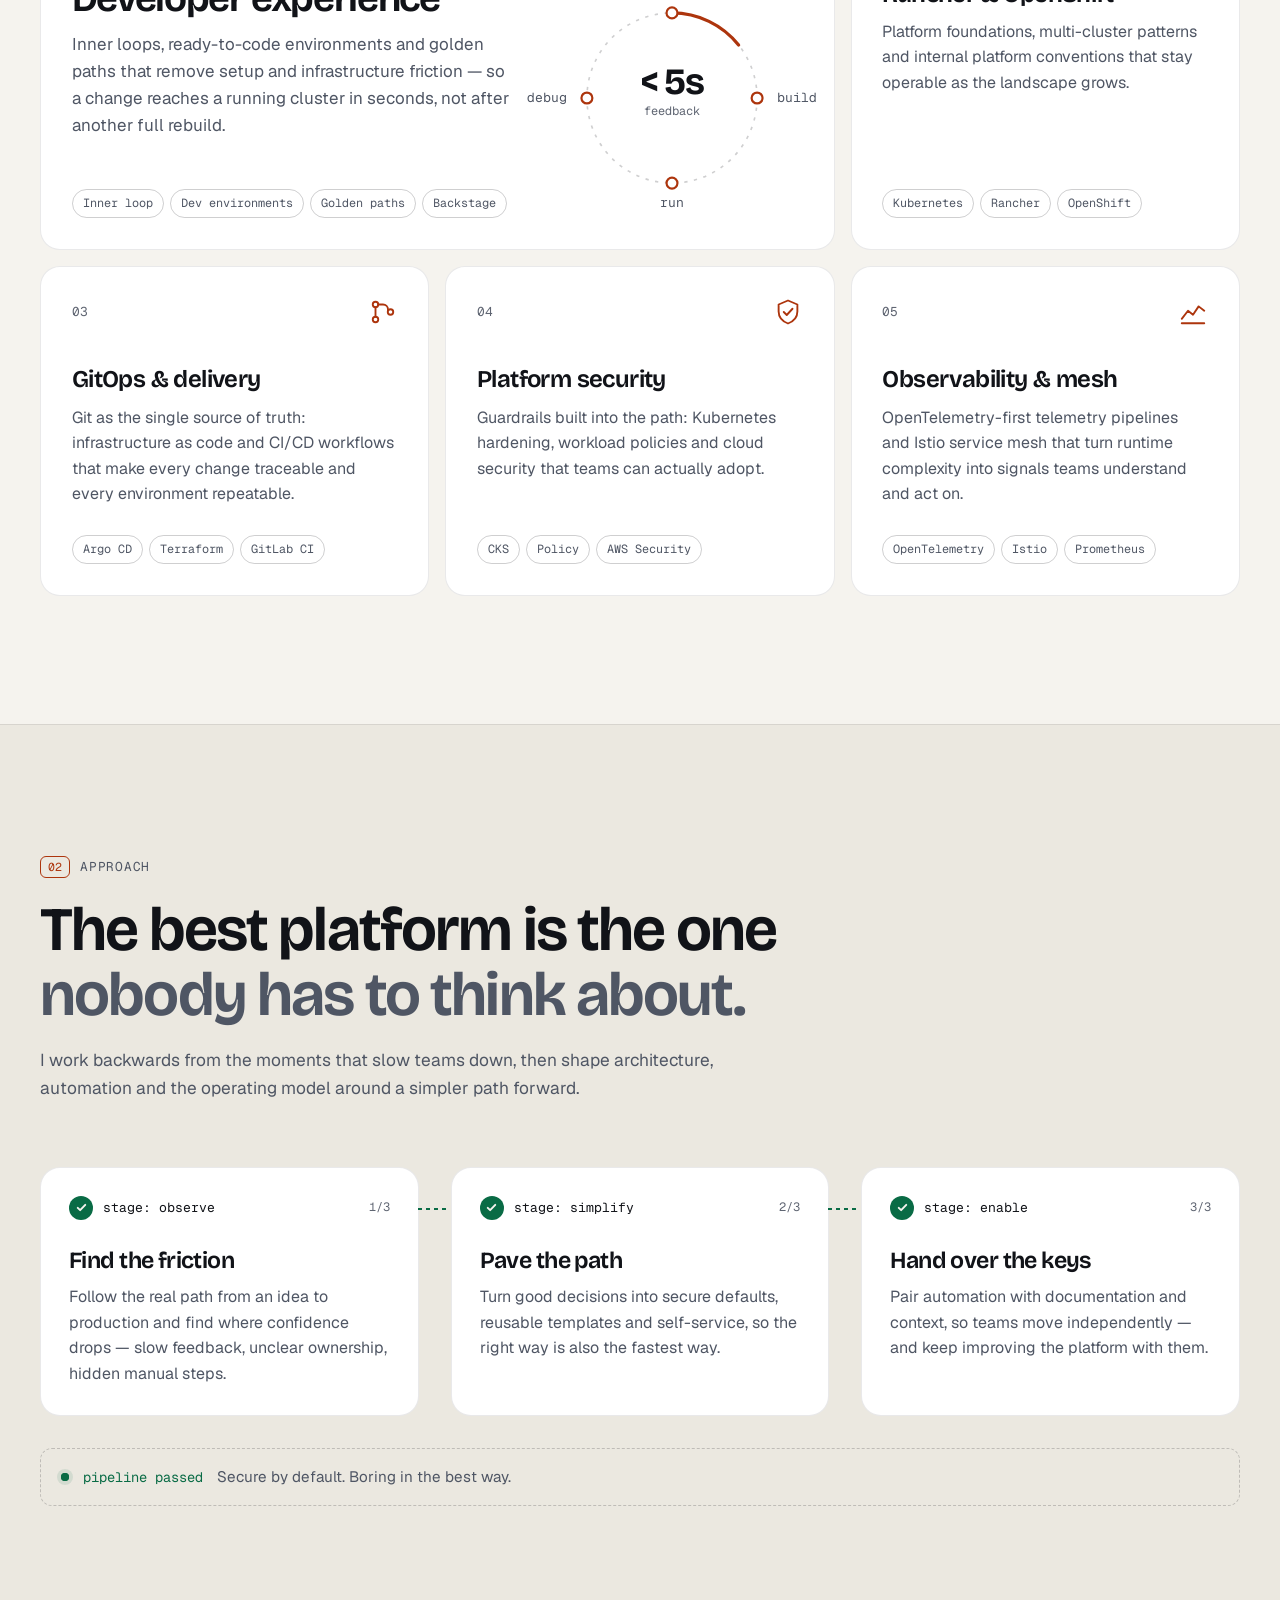
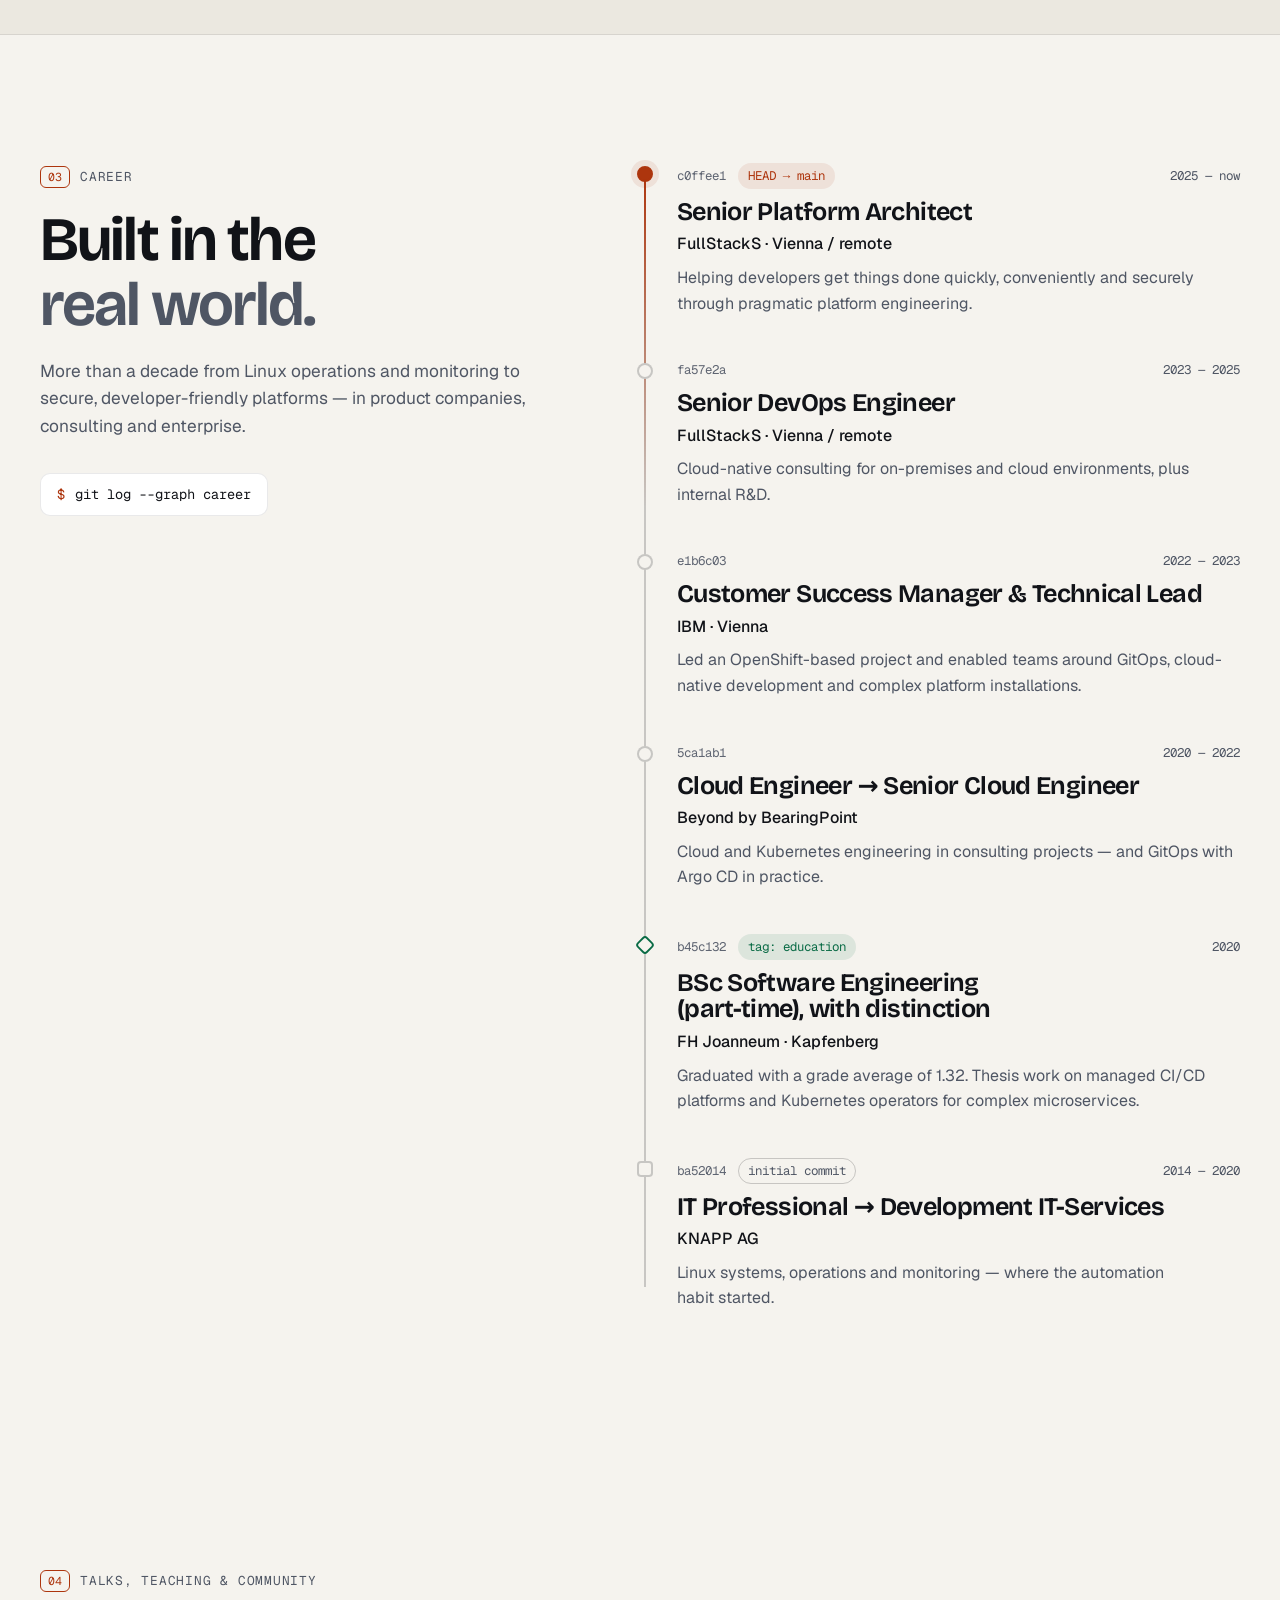
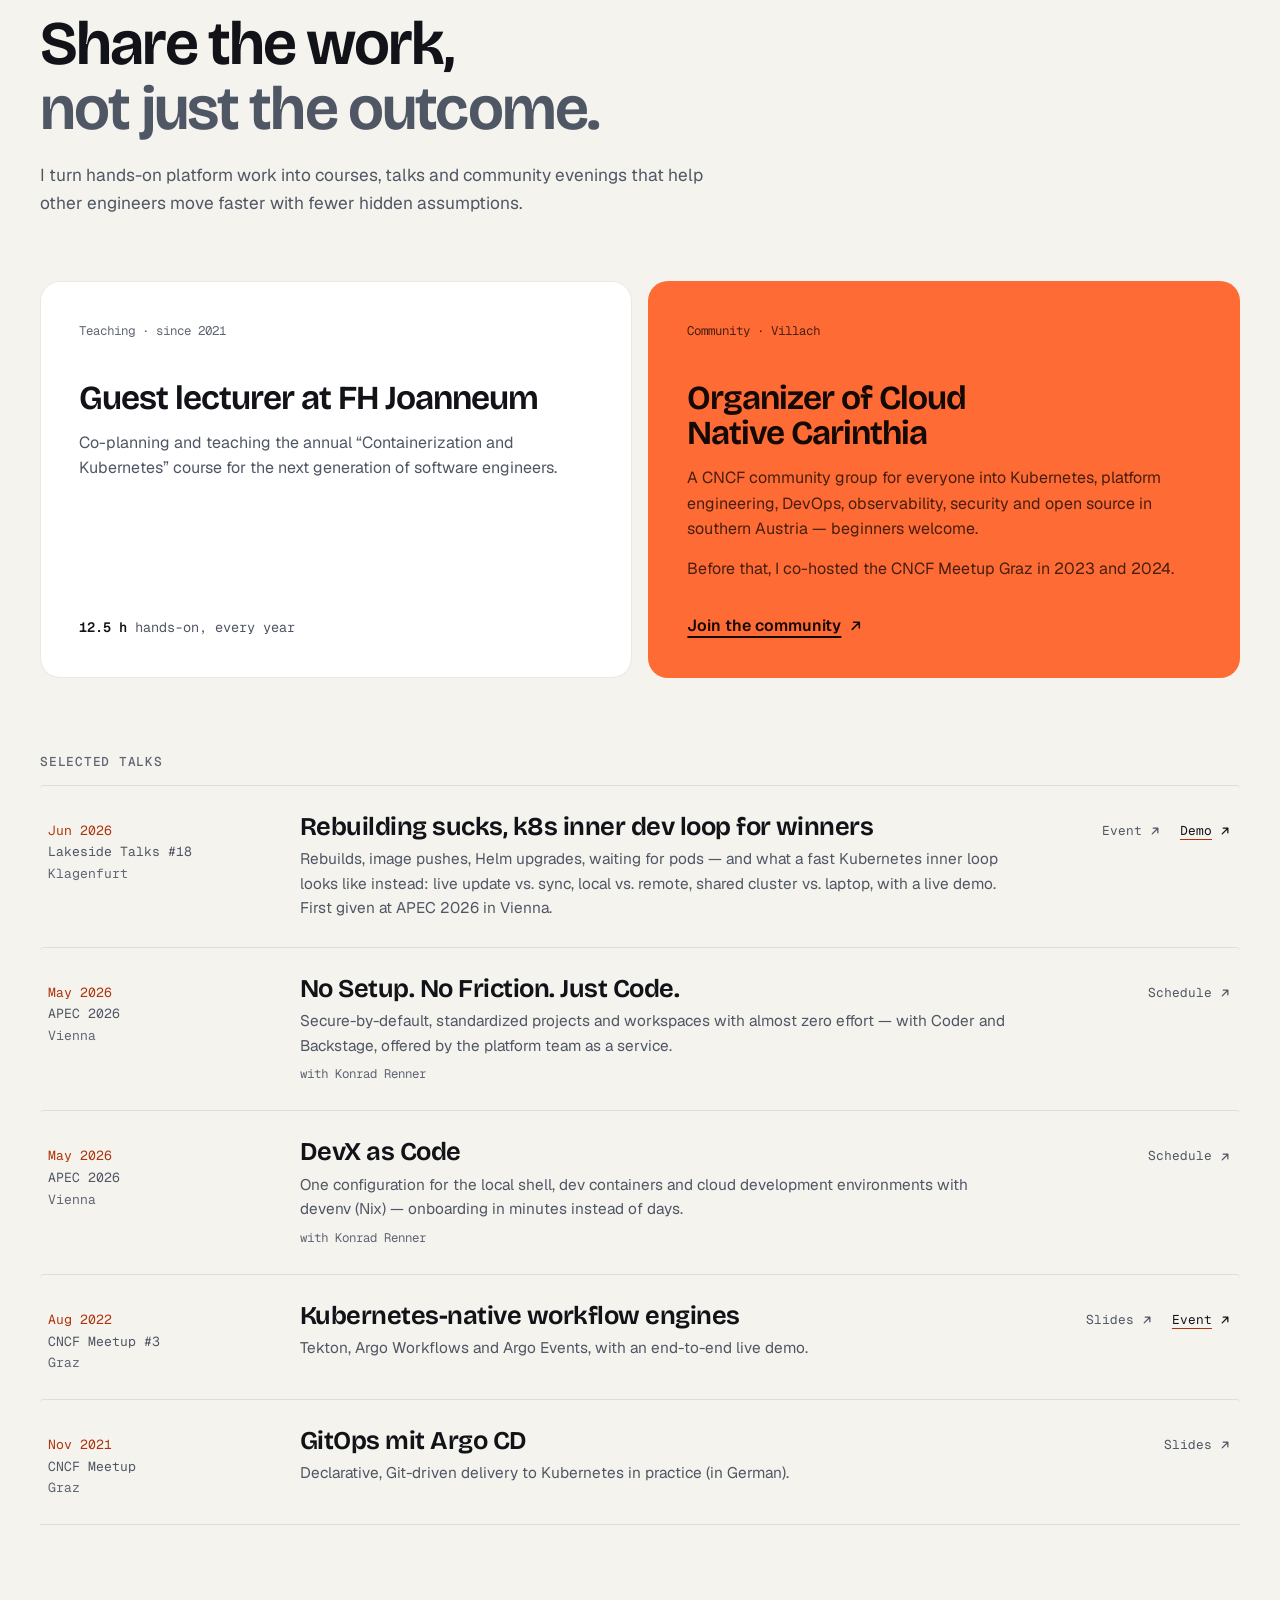
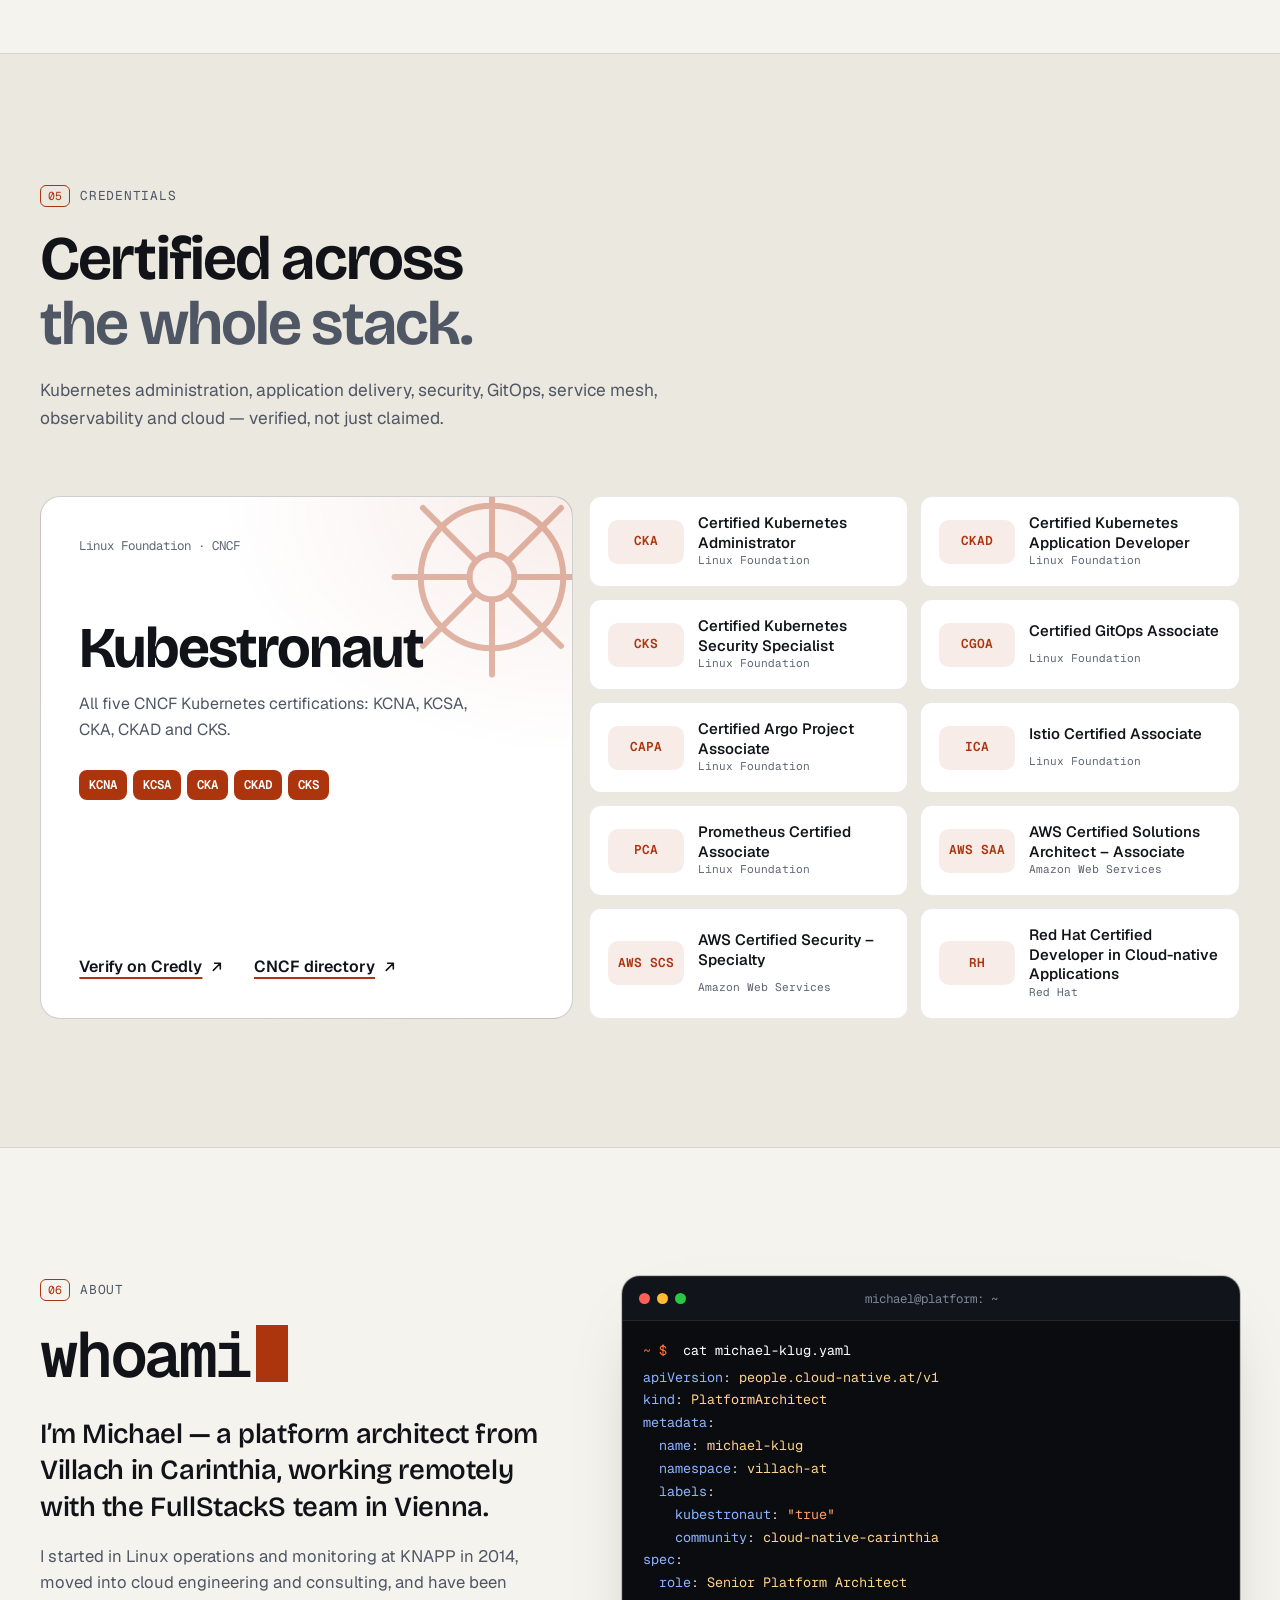
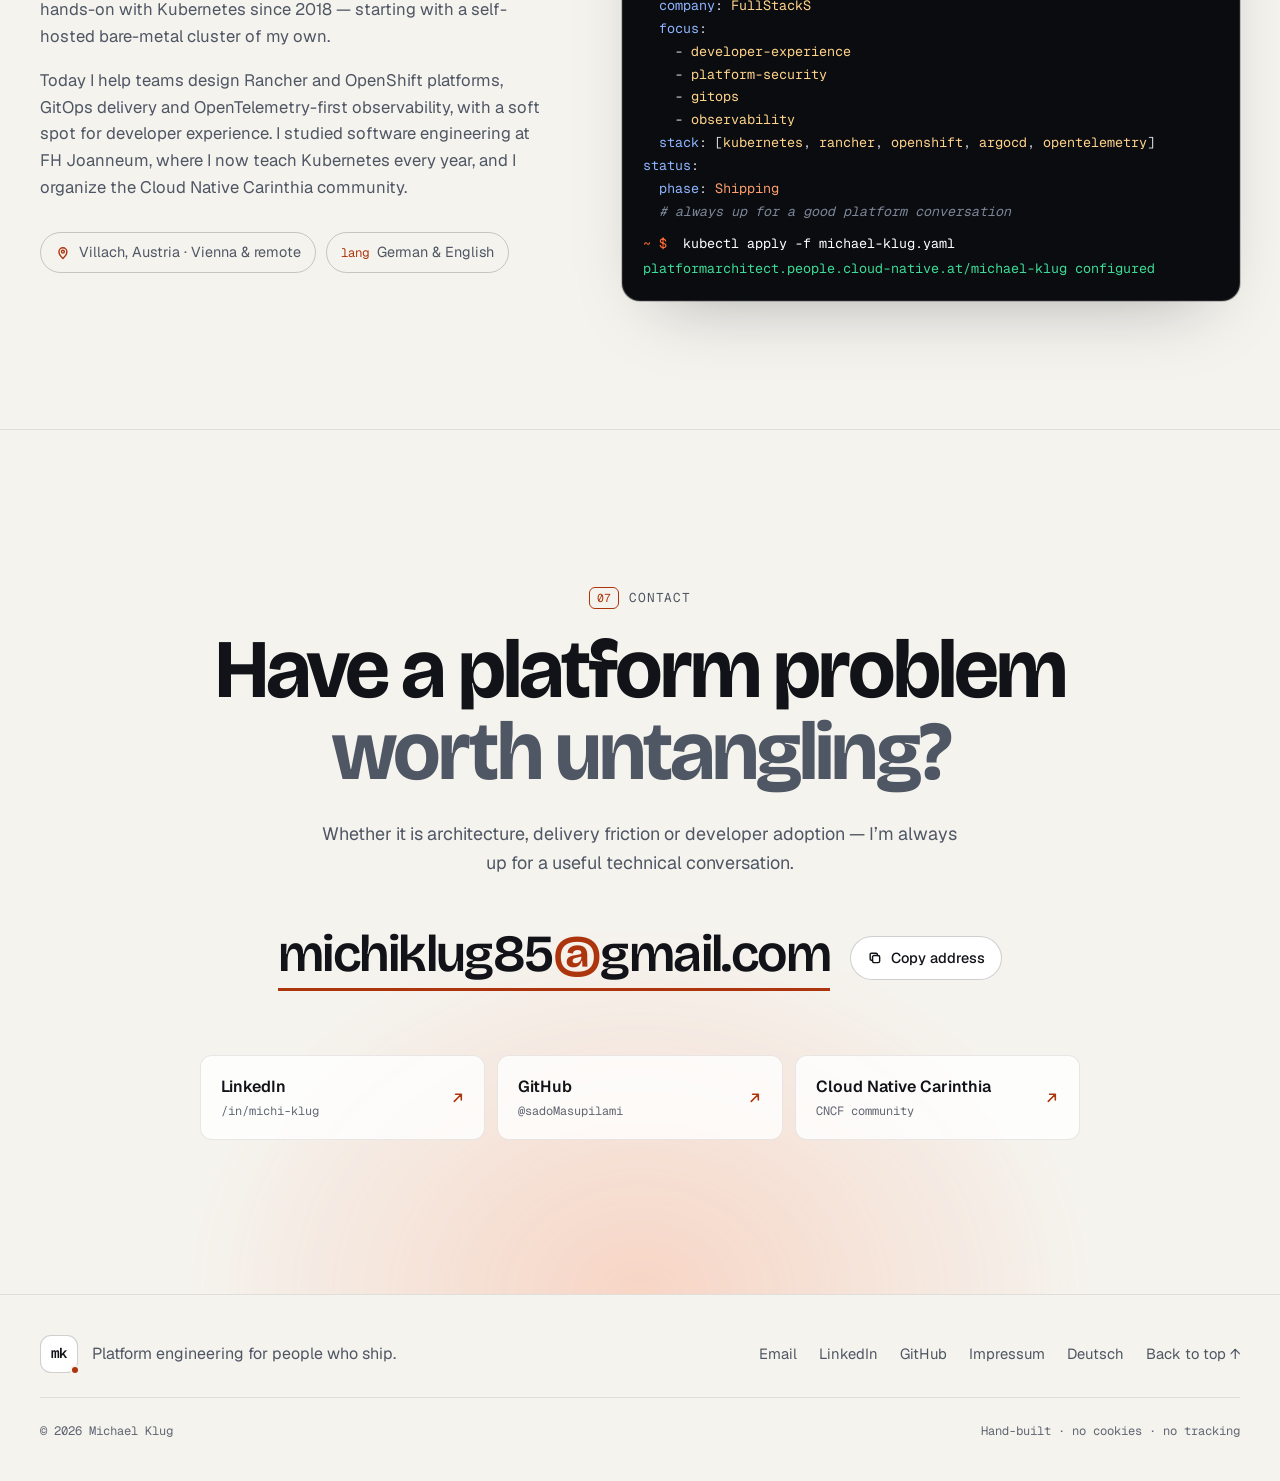
==== commit 88e84aed: "Remove co-organizer name from the community card Co-Authored-By: Claude Opus 5.5 <noreply@anthropic." ====
--- a/index.html
+++ b/index.html
@@ -649,8 +649,7 @@
                 observability, security and open source in southern Austria — beginners welcome.
               </p>
               <p>
-                Organized together with Giovanni Liva. Before that, I co-hosted the CNCF Meetup Graz
-                in 2023 and 2024.
+                Before that, I co-hosted the CNCF Meetup Graz in 2023 and 2024.
               </p>
               <a
                 class="text-link"
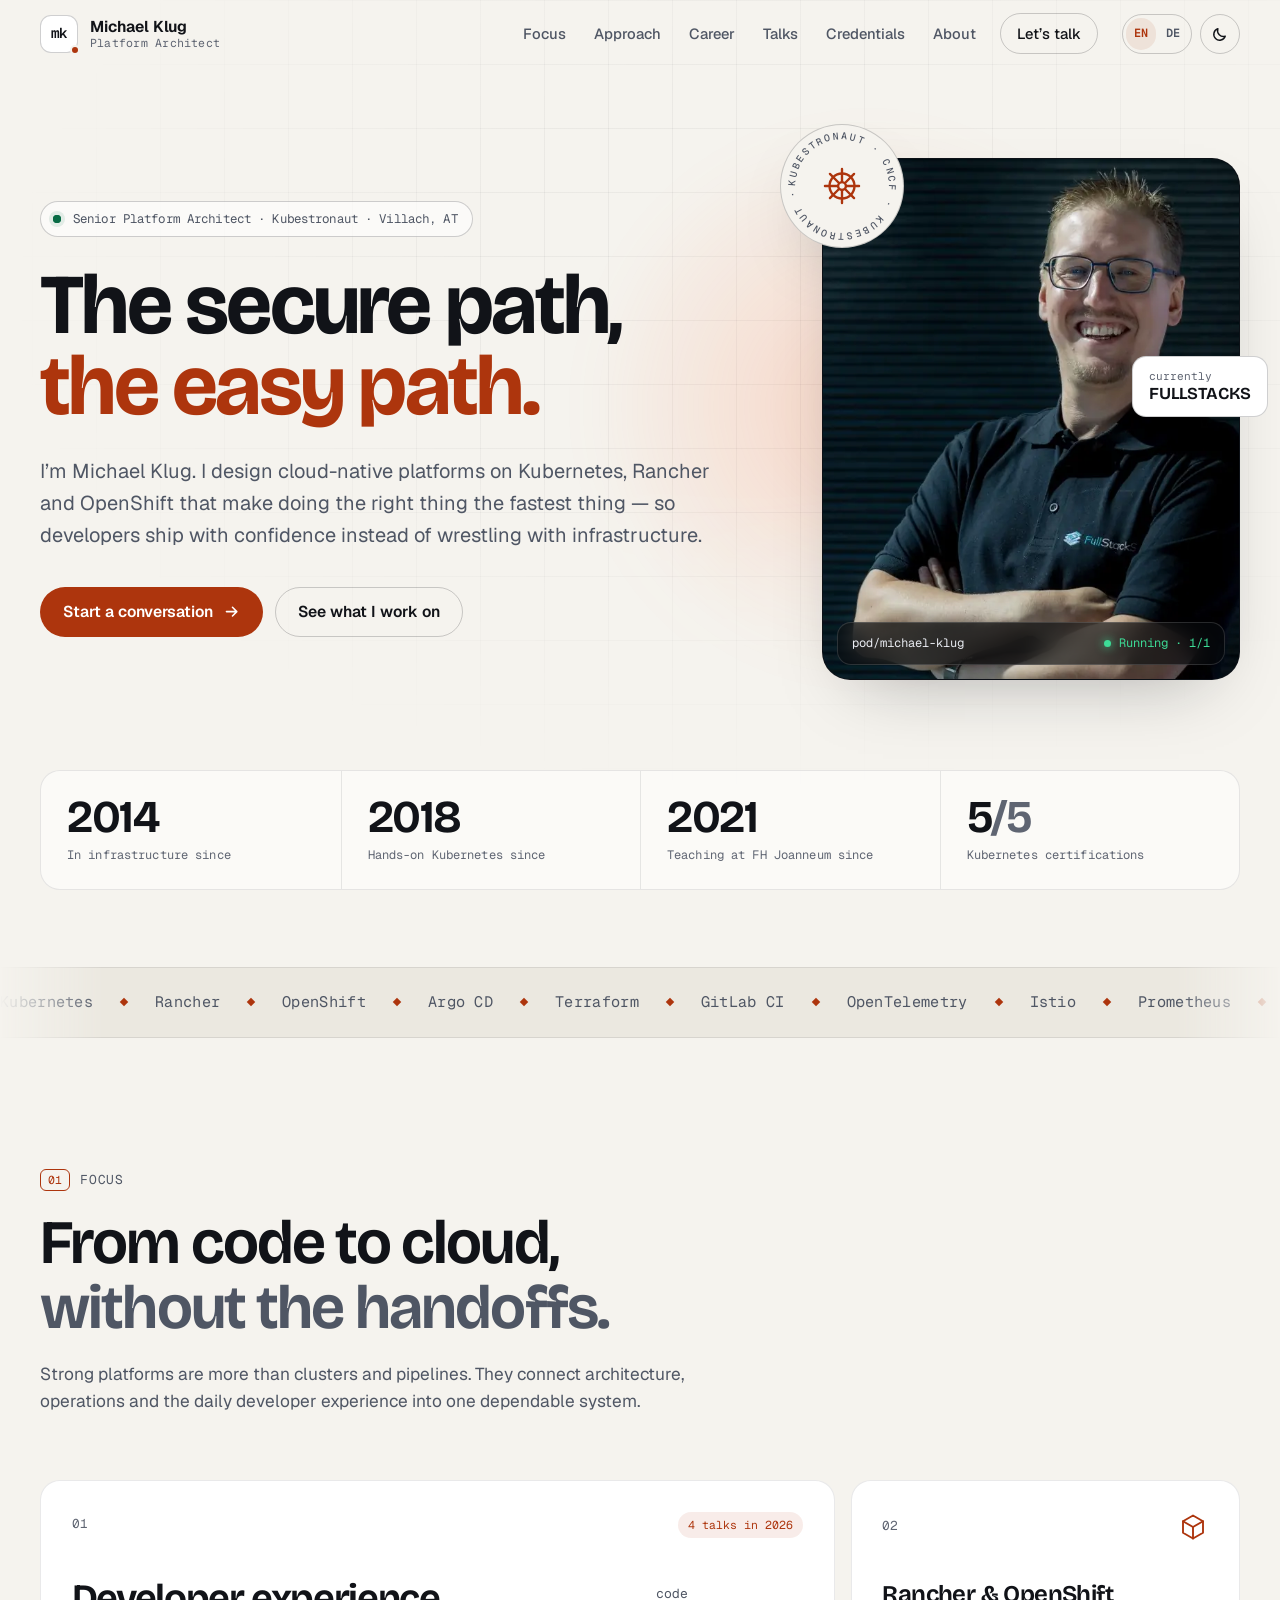
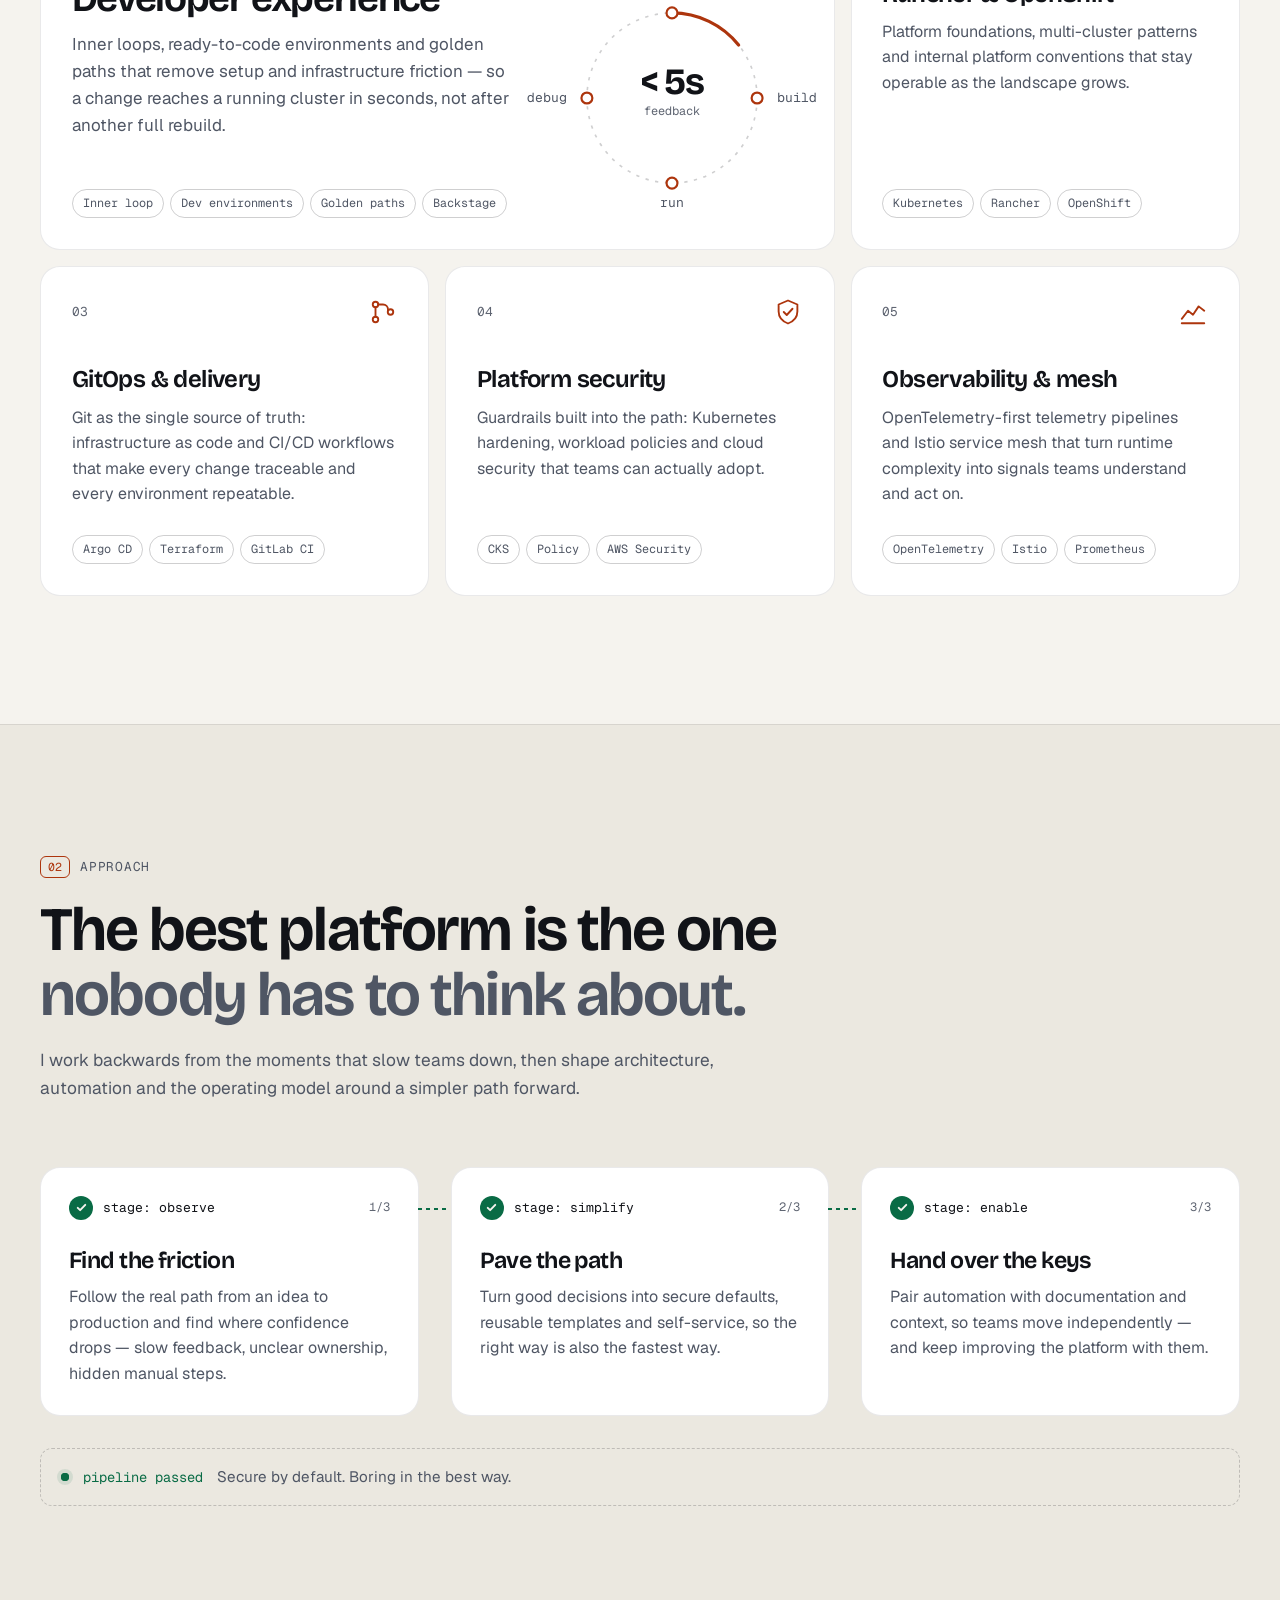
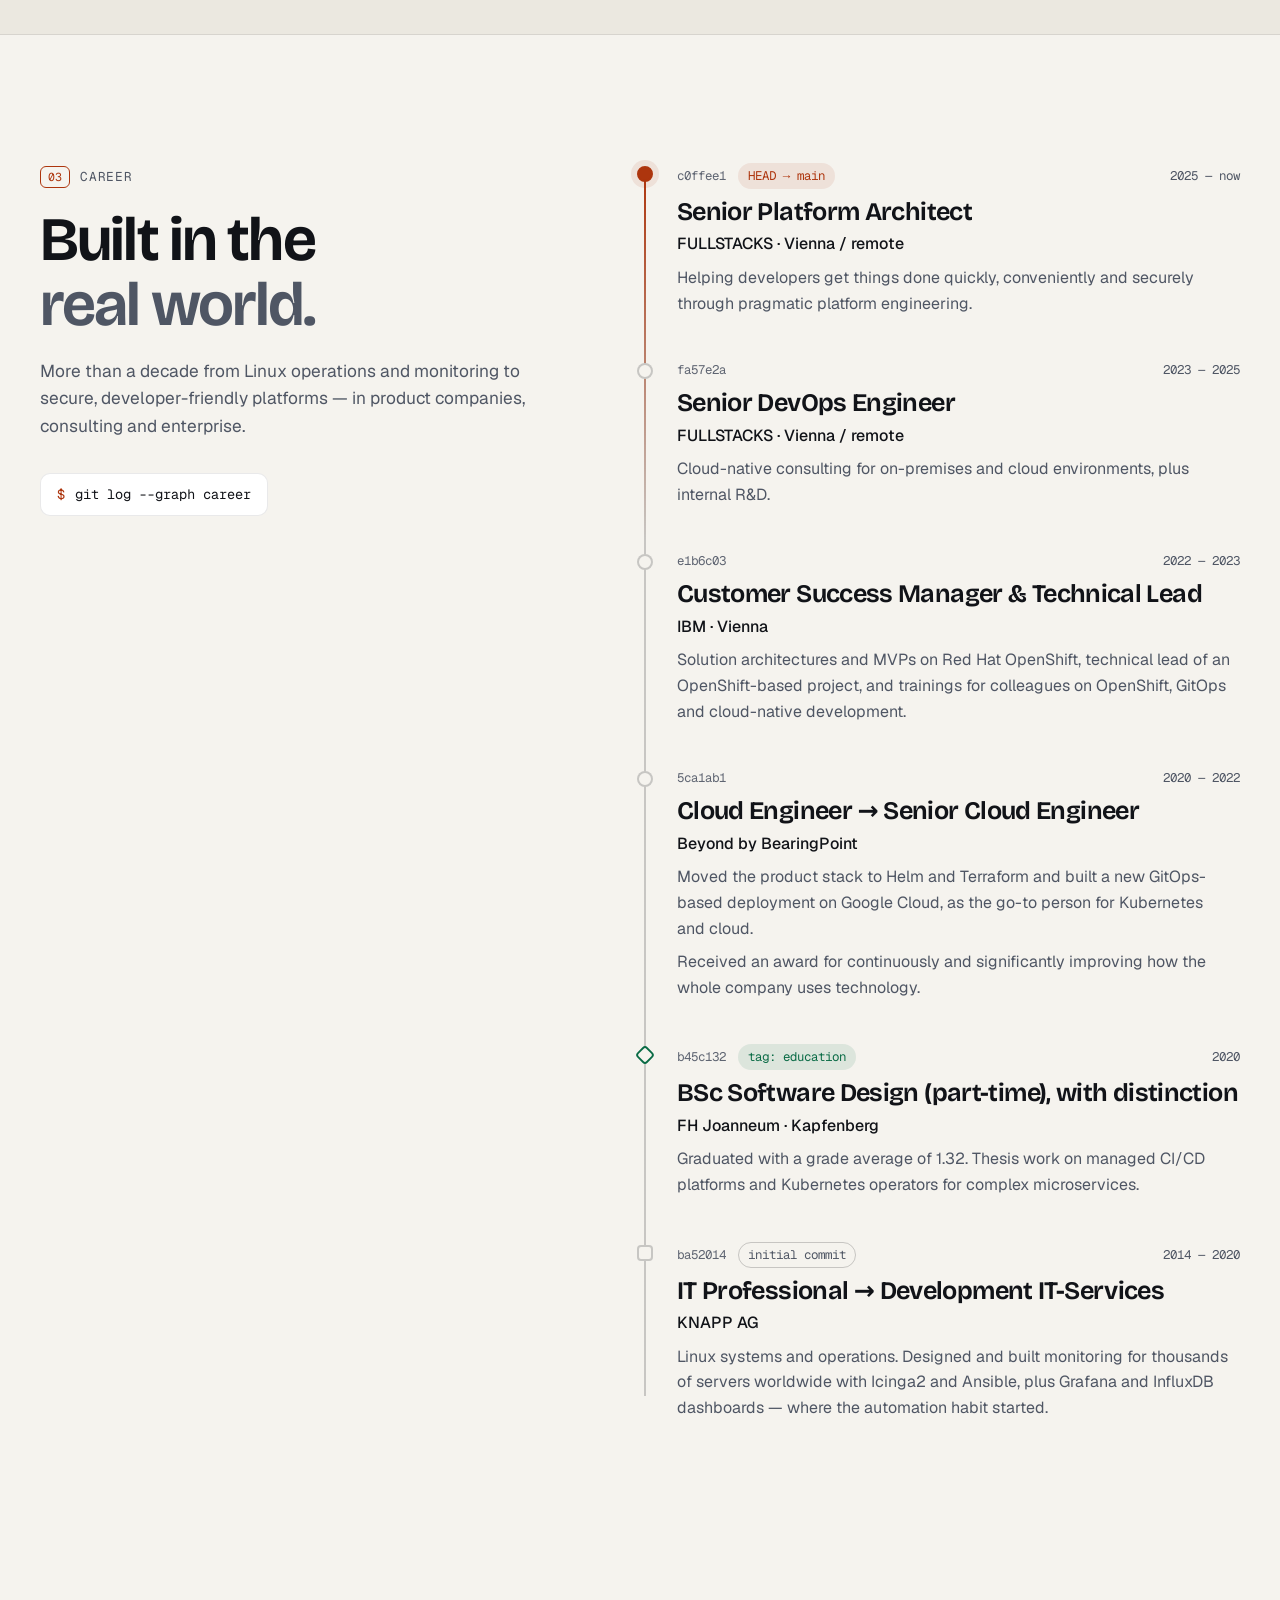
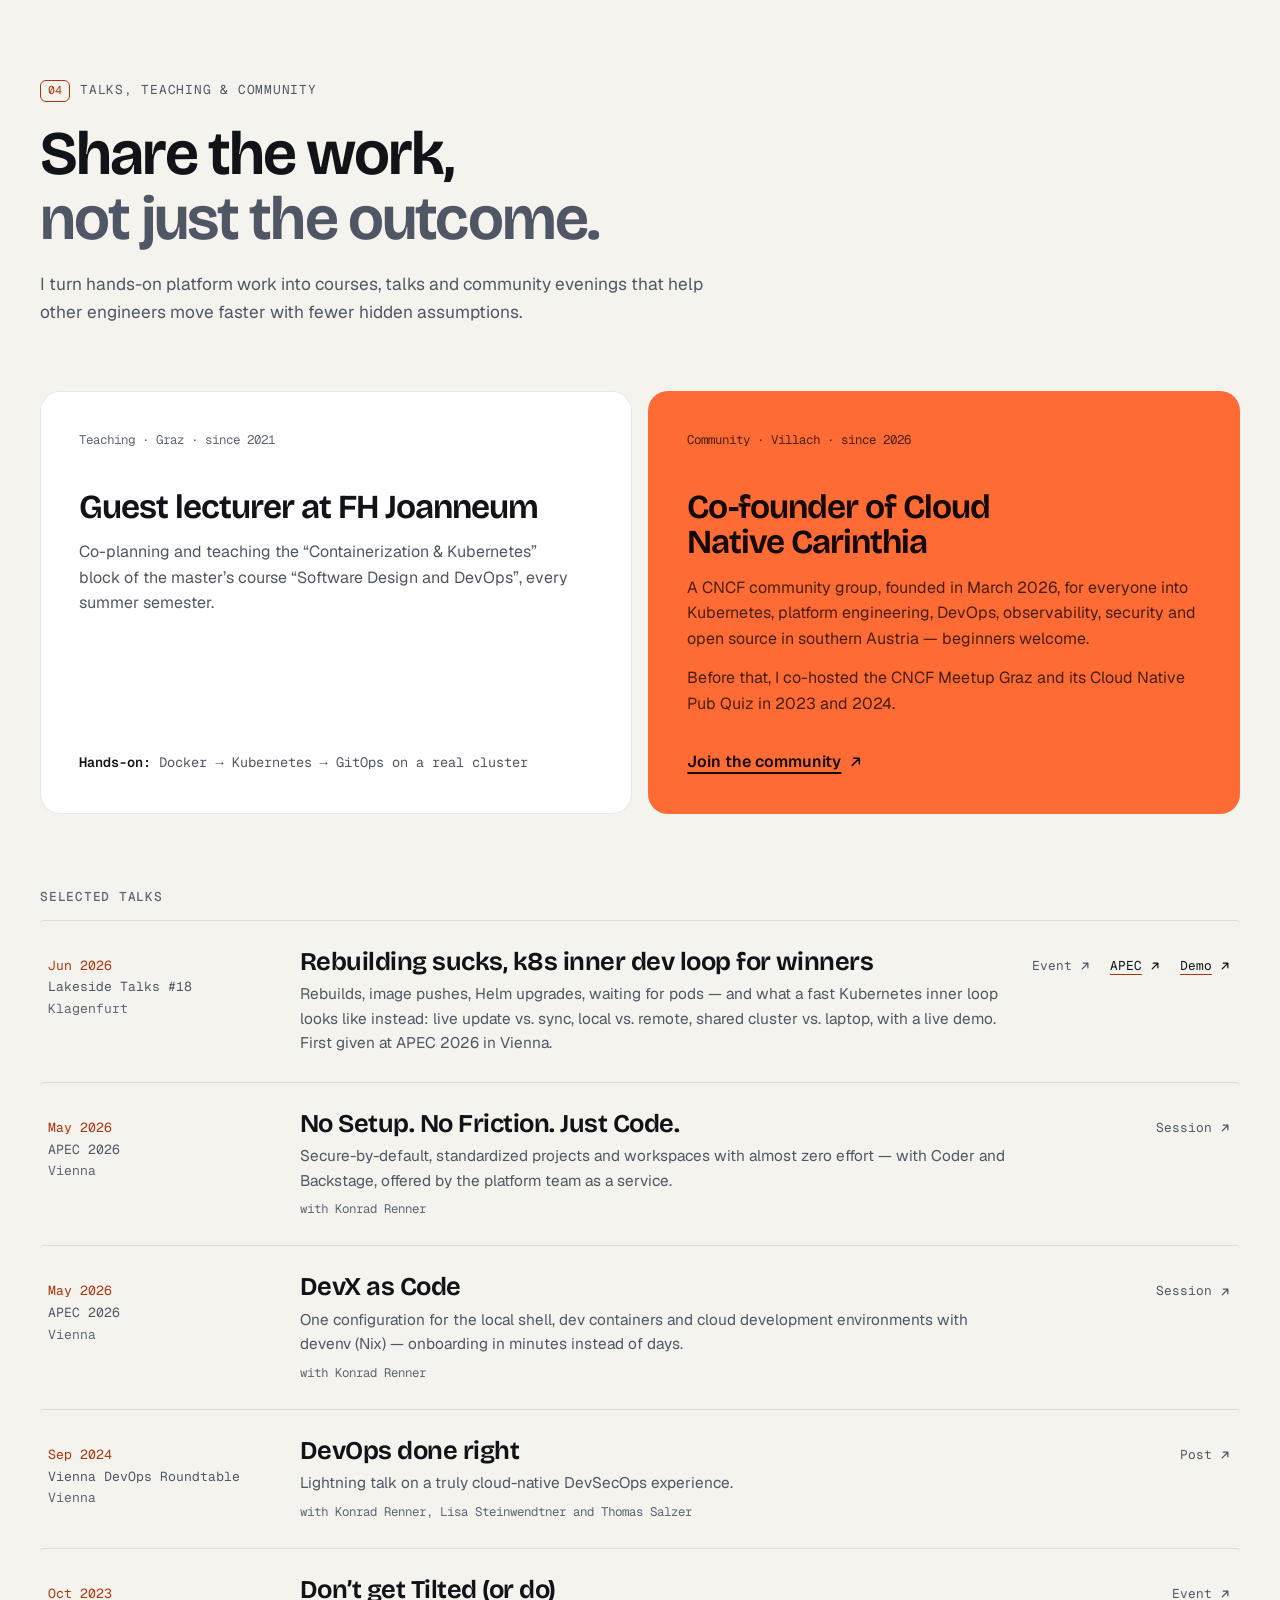
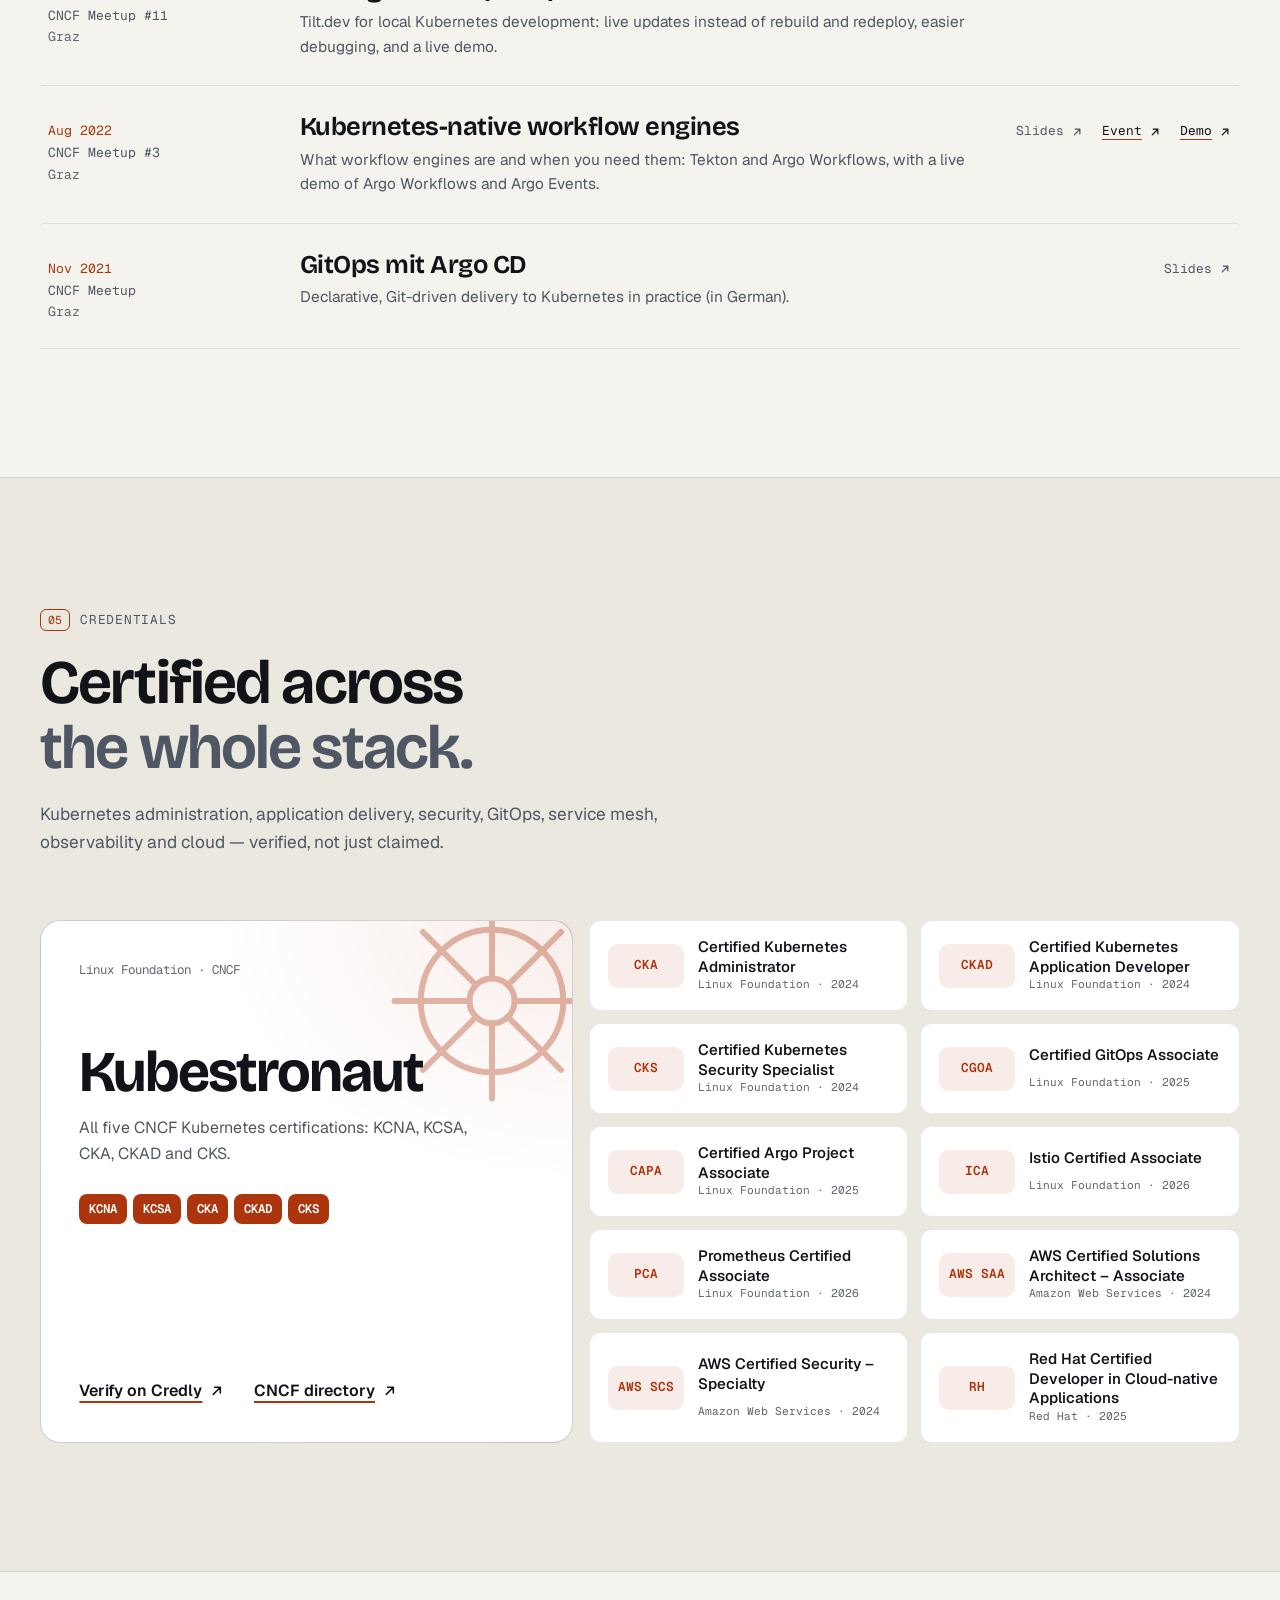
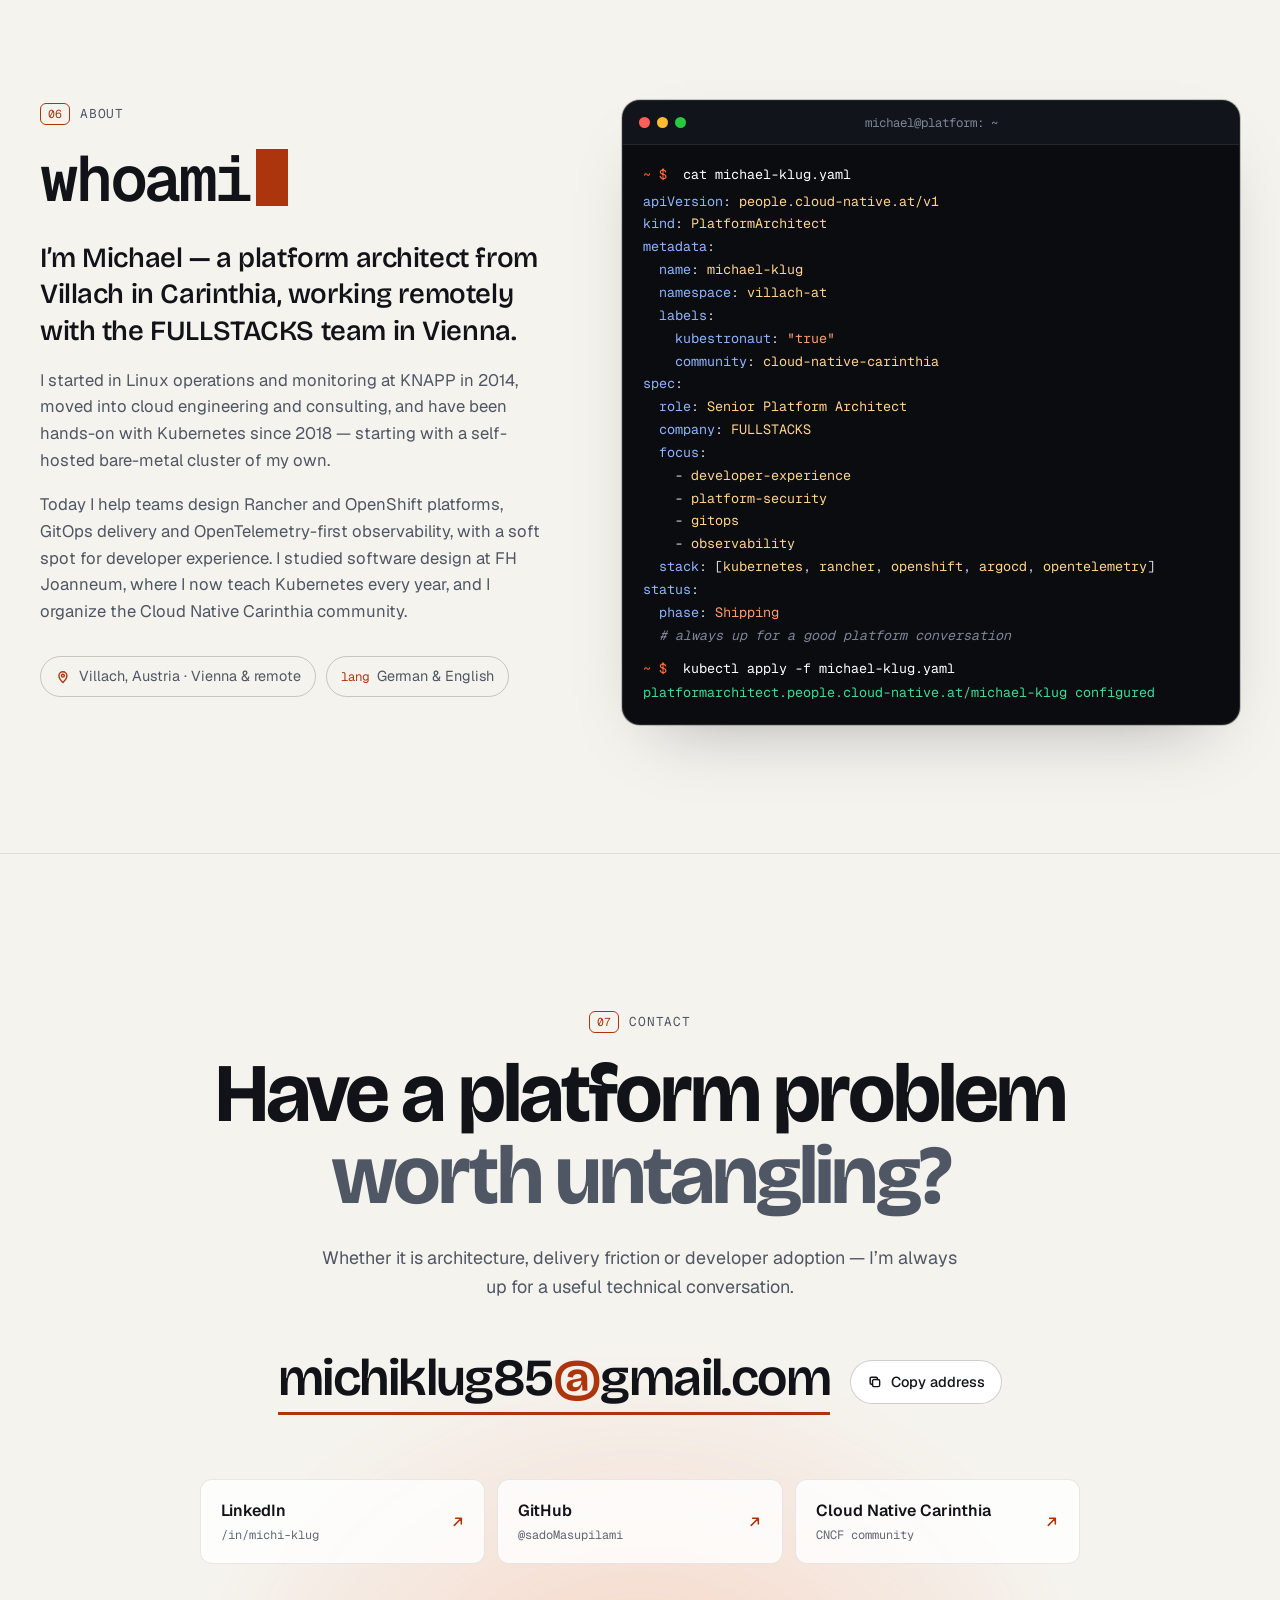
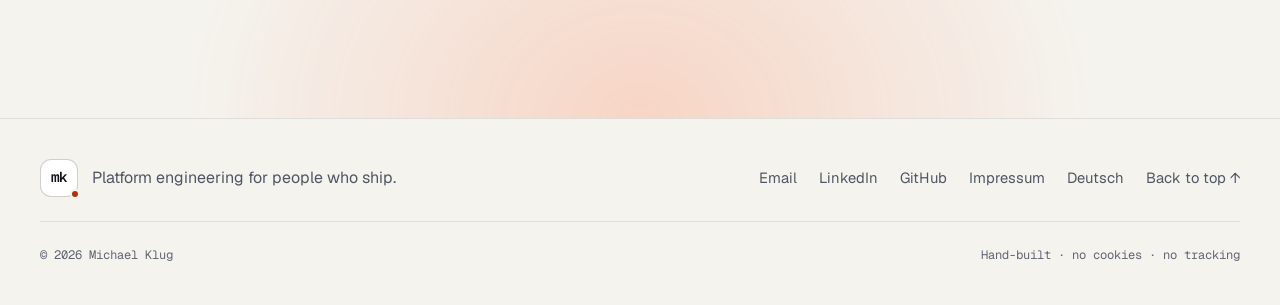
==== commit 15e4bbc9: "Add talks, career highlights and teaching details from research - Talks: add "DevOps done right" (Vi" ====
--- a/index.html
+++ b/index.html
@@ -7,7 +7,7 @@
     <title>Michael Klug — Senior Platform Architect &amp; Kubestronaut</title>
     <meta
       name="description"
-      content="Michael Klug is a Senior Platform Architect at FullStackS and a Kubestronaut from Villach, Austria. He builds secure, developer-friendly platforms with Kubernetes, Rancher, OpenShift, GitOps and OpenTelemetry."
+      content="Michael Klug is a Senior Platform Architect at FULLSTACKS and a Kubestronaut from Villach, Austria. He builds secure, developer-friendly platforms with Kubernetes, Rancher, OpenShift, GitOps and OpenTelemetry."
     />
     <meta name="author" content="Michael Klug" />
     <meta name="color-scheme" content="dark light" />
@@ -91,7 +91,7 @@
             "https://github.com/sadoMasupilami",
             "https://sessionize.com/michael-klug"
           ],
-          "worksFor": {"@type": "Organization", "name": "FullStackS GmbH", "url": "https://fullstacks.io/"},
+          "worksFor": {"@type": "Organization", "name": "FULLSTACKS", "legalName": "FullStackS GmbH", "url": "https://fullstacks.io/"},
           "homeLocation": {
             "@type": "Place",
             "address": {
@@ -268,7 +268,7 @@
 
             <div class="float-chip chip-company">
               <small>currently</small>
-              <strong>FullStackS</strong>
+              <strong>FULLSTACKS</strong>
             </div>
           </div>
         </div>
@@ -555,7 +555,7 @@
                 <time>2025 — now</time>
               </div>
               <h3>Senior Platform Architect</h3>
-              <p class="commit-org">FullStackS · Vienna / remote</p>
+              <p class="commit-org">FULLSTACKS · Vienna / remote</p>
               <p>
                 Helping developers get things done quickly, conveniently and securely through
                 pragmatic platform engineering.
@@ -567,7 +567,7 @@
                 <time>2023 — 2025</time>
               </div>
               <h3>Senior DevOps Engineer</h3>
-              <p class="commit-org">FullStackS · Vienna / remote</p>
+              <p class="commit-org">FULLSTACKS · Vienna / remote</p>
               <p>Cloud-native consulting for on-premises and cloud environments, plus internal R&amp;D.</p>
             </li>
             <li class="commit reveal">
@@ -578,8 +578,9 @@
               <h3>Customer Success Manager &amp; Technical Lead</h3>
               <p class="commit-org">IBM · Vienna</p>
               <p>
-                Led an OpenShift-based project and enabled teams around GitOps, cloud-native
-                development and complex platform installations.
+                Solution architectures and MVPs on Red Hat OpenShift, technical lead of an
+                OpenShift-based project, and trainings for colleagues on OpenShift, GitOps and
+                cloud-native development.
               </p>
             </li>
             <li class="commit reveal">
@@ -589,7 +590,14 @@
               </div>
               <h3>Cloud Engineer → Senior Cloud Engineer</h3>
               <p class="commit-org">Beyond by BearingPoint</p>
-              <p>Cloud and Kubernetes engineering in consulting projects — and GitOps with Argo CD in practice.</p>
+              <p>
+                Moved the product stack to Helm and Terraform and built a new GitOps-based deployment
+                on Google Cloud, as the go-to person for Kubernetes and cloud.
+              </p>
+              <p>
+                Received an award for continuously and significantly improving how the whole company
+                uses technology.
+              </p>
             </li>
             <li class="commit is-merge reveal">
               <div class="commit-meta">
@@ -597,7 +605,7 @@
                 <span class="ref ref-tag">tag: education</span>
                 <time>2020</time>
               </div>
-              <h3>BSc Software Engineering (part-time), with distinction</h3>
+              <h3>BSc Software Design (part-time), with distinction</h3>
               <p class="commit-org">FH Joanneum · Kapfenberg</p>
               <p>
                 Graduated with a grade average of 1.32. Thesis work on managed CI/CD platforms and
@@ -612,7 +620,11 @@
               </div>
               <h3>IT Professional → Development IT-Services</h3>
               <p class="commit-org">KNAPP AG</p>
-              <p>Linux systems, operations and monitoring — where the automation habit started.</p>
+              <p>
+                Linux systems and operations. Designed and built monitoring for thousands of servers
+                worldwide with Icinga2 and Ansible, plus Grafana and InfluxDB dashboards — where the
+                automation habit started.
+              </p>
             </li>
           </ol>
         </div>
@@ -632,24 +644,26 @@
 
           <div class="highlights">
             <article class="highlight reveal" data-spotlight>
-              <p class="highlight-label">Teaching · since 2021</p>
+              <p class="highlight-label">Teaching · Graz · since 2021</p>
               <h3>Guest lecturer at FH Joanneum</h3>
               <p>
-                Co-planning and teaching the annual “Containerization and Kubernetes” course for the
-                next generation of software engineers.
-              </p>
-              <p class="highlight-foot"><strong>12.5 h</strong> hands-on, every year</p>
+                Co-planning and teaching the “Containerization &amp; Kubernetes” block of the master’s
+                course “Software Design and DevOps”, every summer semester.
+              </p>
+              <p class="highlight-foot"><strong>Hands-on:</strong> Docker → Kubernetes → GitOps on a real cluster</p>
             </article>
 
             <article class="highlight highlight-accent reveal" style="--d: 1" data-spotlight>
-              <p class="highlight-label">Community · Villach</p>
-              <h3>Organizer of Cloud Native Carinthia</h3>
-              <p>
-                A CNCF community group for everyone into Kubernetes, platform engineering, DevOps,
-                observability, security and open source in southern Austria — beginners welcome.
-              </p>
-              <p>
-                Before that, I co-hosted the CNCF Meetup Graz in 2023 and 2024.
+              <p class="highlight-label">Community · Villach · since 2026</p>
+              <h3>Co-founder of Cloud Native Carinthia</h3>
+              <p>
+                A CNCF community group, founded in March 2026, for everyone into Kubernetes, platform
+                engineering, DevOps, observability, security and open source in southern Austria —
+                beginners welcome.
+              </p>
+              <p>
+                Before that, I co-hosted the CNCF Meetup Graz and its Cloud Native Pub Quiz in 2023
+                and 2024.
               </p>
               <a
                 class="text-link"
@@ -680,6 +694,7 @@
                 </div>
                 <p class="talk-go">
                   <span class="talk-go-primary" aria-hidden="true">Event <svg class="icon"><use href="#i-external" /></svg></span>
+                  <a href="https://austrian-plattform-engineering-community.sessionize.com/session/1134479" target="_blank" rel="noreferrer">APEC <svg class="icon" aria-hidden="true"><use href="#i-external" /></svg></a>
                   <a href="https://github.com/sadoMasupilami/tilt-demo" target="_blank" rel="noreferrer">Demo <svg class="icon" aria-hidden="true"><use href="#i-external" /></svg></a>
                 </p>
               </li>
@@ -687,7 +702,7 @@
                 <p class="talk-when"><time datetime="2026-05-07">May 2026</time> <span>APEC 2026</span> <span class="talk-where">Vienna</span></p>
                 <div class="talk-what">
                   <h4>
-                    <a class="talk-link" href="https://austrian-plattform-engineering-community.sessionize.com/schedule/day/20260507" target="_blank" rel="noreferrer">No Setup. No Friction. Just Code.</a>
+                    <a class="talk-link" href="https://austrian-plattform-engineering-community.sessionize.com/session/1131330" target="_blank" rel="noreferrer">No Setup. No Friction. Just Code.</a>
                   </h4>
                   <p>
                     Secure-by-default, standardized projects and workspaces with almost zero effort —
@@ -696,14 +711,14 @@
                   <p class="talk-with">with Konrad Renner</p>
                 </div>
                 <p class="talk-go">
-                  <span class="talk-go-primary" aria-hidden="true">Schedule <svg class="icon"><use href="#i-external" /></svg></span>
+                  <span class="talk-go-primary" aria-hidden="true">Session <svg class="icon"><use href="#i-external" /></svg></span>
                 </p>
               </li>
               <li class="talk">
                 <p class="talk-when"><time datetime="2026-05-07">May 2026</time> <span>APEC 2026</span> <span class="talk-where">Vienna</span></p>
                 <div class="talk-what">
                   <h4>
-                    <a class="talk-link" href="https://austrian-plattform-engineering-community.sessionize.com/schedule/day/20260507" target="_blank" rel="noreferrer">DevX as Code</a>
+                    <a class="talk-link" href="https://austrian-plattform-engineering-community.sessionize.com/session/1131407" target="_blank" rel="noreferrer">DevX as Code</a>
                   </h4>
                   <p>
                     One configuration for the local shell, dev containers and cloud development
@@ -712,7 +727,35 @@
                   <p class="talk-with">with Konrad Renner</p>
                 </div>
                 <p class="talk-go">
-                  <span class="talk-go-primary" aria-hidden="true">Schedule <svg class="icon"><use href="#i-external" /></svg></span>
+                  <span class="talk-go-primary" aria-hidden="true">Session <svg class="icon"><use href="#i-external" /></svg></span>
+                </p>
+              </li>
+              <li class="talk">
+                <p class="talk-when"><time datetime="2024-09-19">Sep 2024</time> <span>Vienna DevOps Roundtable</span> <span class="talk-where">Vienna</span></p>
+                <div class="talk-what">
+                  <h4>
+                    <a class="talk-link" href="https://www.linkedin.com/posts/fullstacks-gmbh_viennadevopsroundtable-staycool-devops-activity-7237053583802695680-0Mi7" target="_blank" rel="noreferrer">DevOps done right</a>
+                  </h4>
+                  <p>Lightning talk on a truly cloud-native DevSecOps experience.</p>
+                  <p class="talk-with">with Konrad Renner, Lisa Steinwendtner and Thomas Salzer</p>
+                </div>
+                <p class="talk-go">
+                  <span class="talk-go-primary" aria-hidden="true">Post <svg class="icon"><use href="#i-external" /></svg></span>
+                </p>
+              </li>
+              <li class="talk">
+                <p class="talk-when"><time datetime="2023-10-03">Oct 2023</time> <span>CNCF Meetup #11</span> <span class="talk-where">Graz</span></p>
+                <div class="talk-what">
+                  <h4>
+                    <a class="talk-link" href="https://ocgroups.dev/cncf/group/cloud-native-graz/event/ap3df2r" target="_blank" rel="noreferrer">Don’t get Tilted (or do)</a>
+                  </h4>
+                  <p>
+                    Tilt.dev for local Kubernetes development: live updates instead of rebuild and
+                    redeploy, easier debugging, and a live demo.
+                  </p>
+                </div>
+                <p class="talk-go">
+                  <span class="talk-go-primary" aria-hidden="true">Event <svg class="icon"><use href="#i-external" /></svg></span>
                 </p>
               </li>
               <li class="talk">
@@ -721,11 +764,15 @@
                   <h4>
                     <a class="talk-link" href="https://github.com/DrackThor/cncf-chapter-graz/blob/main/2022-08-29/workflow-engines.pdf" target="_blank" rel="noreferrer">Kubernetes-native workflow engines</a>
                   </h4>
-                  <p>Tekton, Argo Workflows and Argo Events, with an end-to-end live demo.</p>
+                  <p>
+                    What workflow engines are and when you need them: Tekton and Argo Workflows, with a
+                    live demo of Argo Workflows and Argo Events.
+                  </p>
                 </div>
                 <p class="talk-go">
                   <span class="talk-go-primary" aria-hidden="true">Slides <svg class="icon"><use href="#i-external" /></svg></span>
-                  <a href="https://community.cncf.io/events/details/cncf-graz-austria-presents-3-cncf-meetup-graz-august-29-2022/" target="_blank" rel="noreferrer">Event <svg class="icon" aria-hidden="true"><use href="#i-external" /></svg></a>
+                  <a href="https://ocgroups.dev/cncf/group/cloud-native-graz/event/vzfn3z9" target="_blank" rel="noreferrer">Event <svg class="icon" aria-hidden="true"><use href="#i-external" /></svg></a>
+                  <a href="https://github.com/sadoMasupilami/cncf_workflows" target="_blank" rel="noreferrer">Demo <svg class="icon" aria-hidden="true"><use href="#i-external" /></svg></a>
                 </p>
               </li>
               <li class="talk">
@@ -783,52 +830,52 @@
             <ul class="cert-grid">
               <li class="reveal">
                 <a href="https://www.credly.com/badges/2878c2cc-ad54-4fa1-bb05-195f686e6bb5/linked_in_profile" target="_blank" rel="noreferrer">
-                  <code>CKA</code><span>Certified Kubernetes Administrator</span><small>Linux Foundation</small>
+                  <code>CKA</code><span>Certified Kubernetes Administrator</span><small>Linux Foundation · 2024</small>
                 </a>
               </li>
               <li class="reveal">
                 <a href="https://www.credly.com/badges/9b6966a0-2987-46ea-bf01-4bb881c66b4e/linked_in_profile" target="_blank" rel="noreferrer">
-                  <code>CKAD</code><span>Certified Kubernetes Application Developer</span><small>Linux Foundation</small>
+                  <code>CKAD</code><span>Certified Kubernetes Application Developer</span><small>Linux Foundation · 2024</small>
                 </a>
               </li>
               <li class="reveal">
                 <a href="https://www.credly.com/badges/590890c8-0853-4305-8e59-6575182fbf09/linked_in_profile" target="_blank" rel="noreferrer">
-                  <code>CKS</code><span>Certified Kubernetes Security Specialist</span><small>Linux Foundation</small>
+                  <code>CKS</code><span>Certified Kubernetes Security Specialist</span><small>Linux Foundation · 2024</small>
                 </a>
               </li>
               <li class="reveal">
                 <a href="https://www.credly.com/badges/17396214-56f9-4669-8831-accf2b2cf406/linked_in_profile" target="_blank" rel="noreferrer">
-                  <code>CGOA</code><span>Certified GitOps Associate</span><small>Linux Foundation</small>
+                  <code>CGOA</code><span>Certified GitOps Associate</span><small>Linux Foundation · 2025</small>
                 </a>
               </li>
               <li class="reveal">
                 <a href="https://www.credly.com/badges/366ce829-1753-4521-adf3-b970d9c75f63/linked_in_profile" target="_blank" rel="noreferrer">
-                  <code>CAPA</code><span>Certified Argo Project Associate</span><small>Linux Foundation</small>
+                  <code>CAPA</code><span>Certified Argo Project Associate</span><small>Linux Foundation · 2025</small>
                 </a>
               </li>
               <li class="reveal">
                 <a href="https://www.credly.com/badges/f935d9ec-7c9a-43e9-a65f-394552f7f266/linked_in_profile" target="_blank" rel="noreferrer">
-                  <code>ICA</code><span>Istio Certified Associate</span><small>Linux Foundation</small>
+                  <code>ICA</code><span>Istio Certified Associate</span><small>Linux Foundation · 2026</small>
                 </a>
               </li>
               <li class="reveal">
                 <a href="https://www.credly.com/badges/18e3b3e3-436d-419a-ad2a-cdc4ad603782/linked_in_profile" target="_blank" rel="noreferrer">
-                  <code>PCA</code><span>Prometheus Certified Associate</span><small>Linux Foundation</small>
+                  <code>PCA</code><span>Prometheus Certified Associate</span><small>Linux Foundation · 2026</small>
                 </a>
               </li>
               <li class="reveal">
                 <a href="https://www.credly.com/badges/94de96ab-9429-4aa2-ad2f-daf6d67ccd73/linked_in_profile" target="_blank" rel="noreferrer">
-                  <code>AWS SAA</code><span>AWS Certified Solutions Architect – Associate</span><small>Amazon Web Services</small>
+                  <code>AWS SAA</code><span>AWS Certified Solutions Architect – Associate</span><small>Amazon Web Services · 2024</small>
                 </a>
               </li>
               <li class="reveal">
                 <a href="https://www.credly.com/badges/ba353a86-6c76-4aff-b564-addd462716a5/linked_in_profile" target="_blank" rel="noreferrer">
-                  <code>AWS SCS</code><span>AWS Certified Security – Specialty</span><small>Amazon Web Services</small>
+                  <code>AWS SCS</code><span>AWS Certified Security – Specialty</span><small>Amazon Web Services · 2024</small>
                 </a>
               </li>
               <li class="reveal">
-                <a href="https://www.credly.com/badges/ec6f4dbe-42b4-40b8-887a-5990af366826/linked_in_profile" target="_blank" rel="noreferrer">
-                  <code>RH</code><span>Red Hat Certified Developer in Cloud-native Applications</span><small>Red Hat</small>
+                <a href="https://www.credly.com/badges/c188ab51-965d-449d-a8dd-81d8c3e3ee52" target="_blank" rel="noreferrer">
+                  <code>RH</code><span>Red Hat Certified Developer in Cloud-native Applications</span><small>Red Hat · 2025</small>
                 </a>
               </li>
             </ul>
@@ -844,7 +891,7 @@
             <h2 id="about-title"><code>whoami</code></h2>
             <p class="about-lede">
               I’m Michael — a platform architect from Villach in Carinthia, working remotely with the
-              FullStackS team in Vienna.
+              FULLSTACKS team in Vienna.
             </p>
             <p>
               I started in Linux operations and monitoring at KNAPP in 2014, moved into cloud
@@ -854,7 +901,7 @@
             <p>
               Today I help teams design Rancher and OpenShift platforms, GitOps delivery and
               OpenTelemetry-first observability, with a soft spot for developer experience. I
-              studied software engineering at FH Joanneum, where I now teach Kubernetes every year,
+              studied software design at FH Joanneum, where I now teach Kubernetes every year,
               and I organize the Cloud Native Carinthia community.
             </p>
             <ul class="about-facts">
@@ -882,7 +929,7 @@
     <span class="y-k">community</span>: <span class="y-s">cloud-native-carinthia</span>
 <span class="y-k">spec</span>:
   <span class="y-k">role</span>: <span class="y-s">Senior Platform Architect</span>
-  <span class="y-k">company</span>: <span class="y-s">FullStackS</span>
+  <span class="y-k">company</span>: <span class="y-s">FULLSTACKS</span>
   <span class="y-k">focus</span>:
     - <span class="y-s">developer-experience</span>
     - <span class="y-s">platform-security</span>
--- a/styles.css
+++ b/styles.css
@@ -1985,18 +1985,35 @@
   transform: translate(2px, -2px);
 }
 
+@media (min-width: 768px) and (max-width: 1023px) {
+  .talk {
+    grid-template-columns: 190px minmax(0, 1fr);
+  }
+
+  .talk-go {
+    grid-column: 2;
+    justify-content: flex-start;
+  }
+}
+
 @media (max-width: 767px) {
   .highlights {
     grid-template-columns: minmax(0, 1fr);
   }
 
   .talk {
-    grid-template-columns: minmax(0, 1fr) auto;
-  }
-
-  .talk-what {
-    grid-column: 1 / -1;
-    grid-row: 2;
+    grid-template-columns: minmax(0, 1fr);
+    gap: 10px;
+  }
+
+  .talk-when {
+    display: flex;
+    flex-wrap: wrap;
+    gap: 0 10px;
+  }
+
+  .talk-go {
+    justify-content: flex-start;
   }
 
   .talk:hover {
